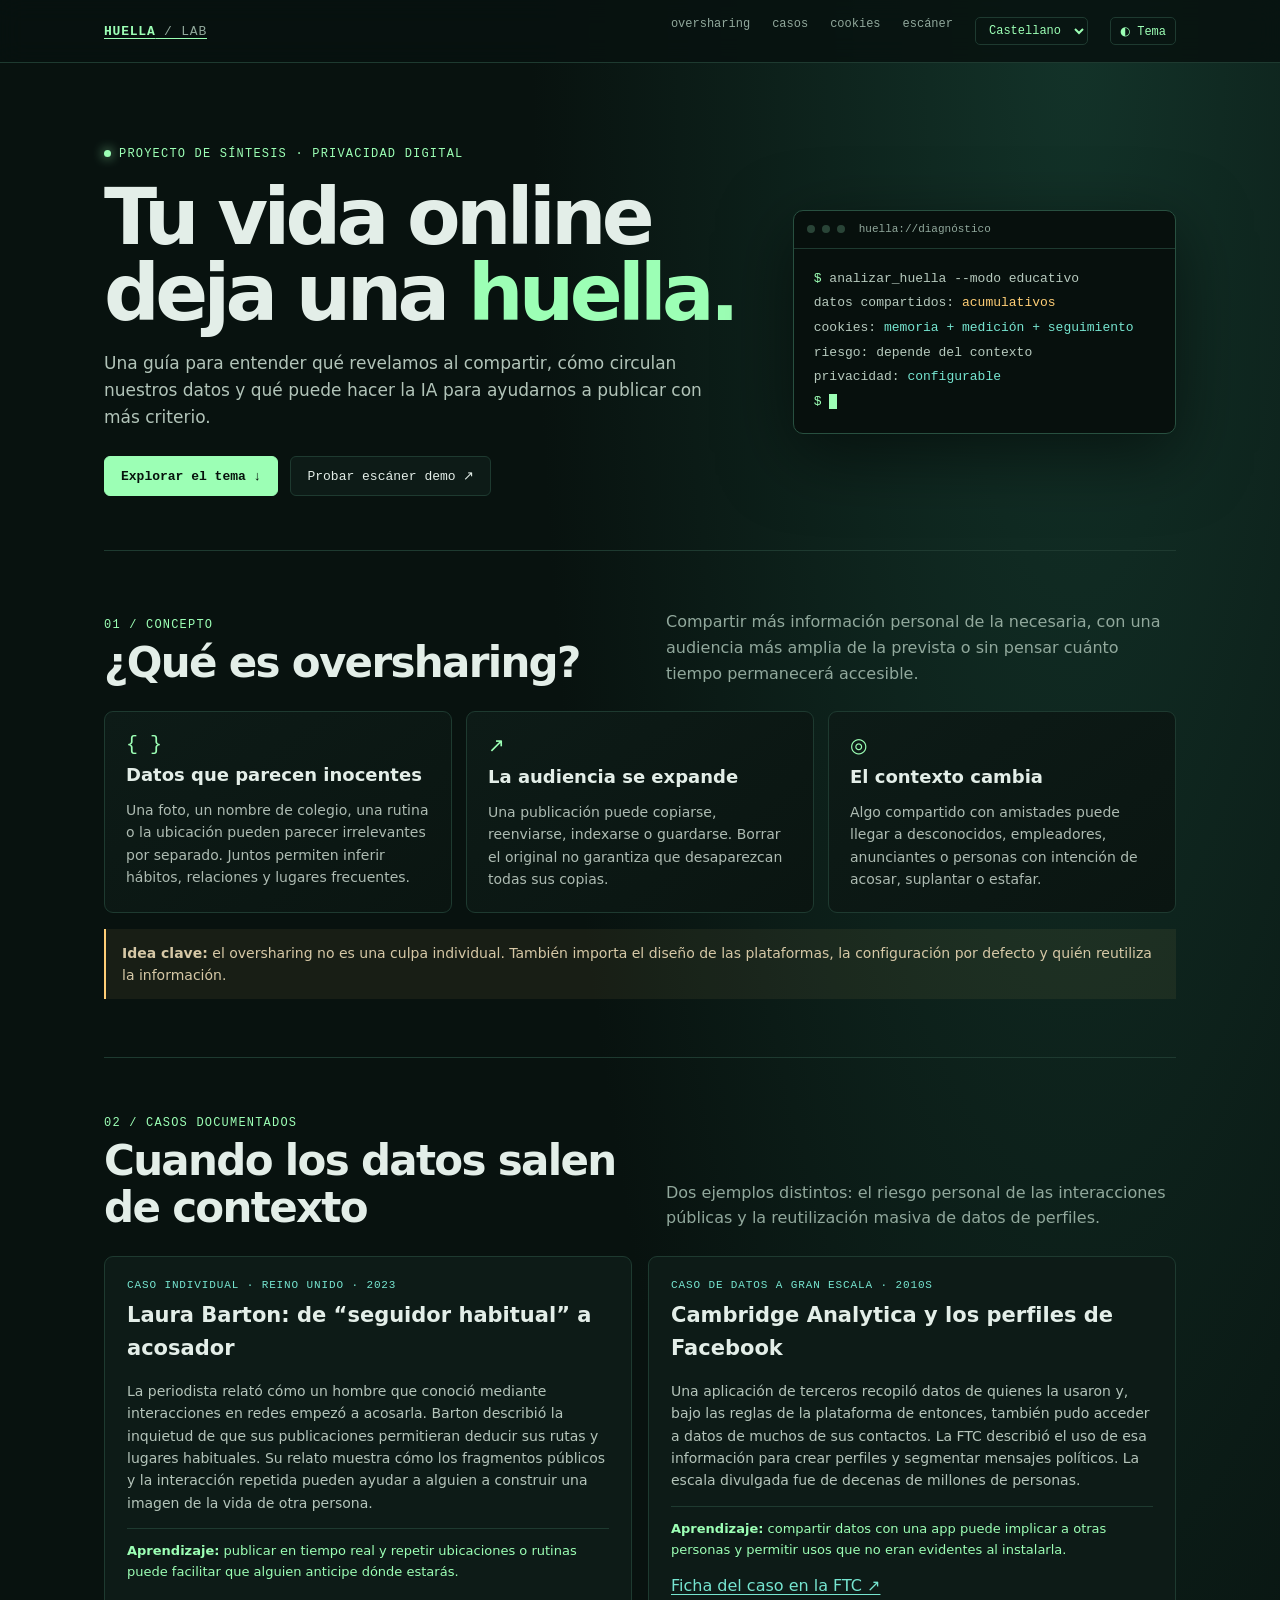
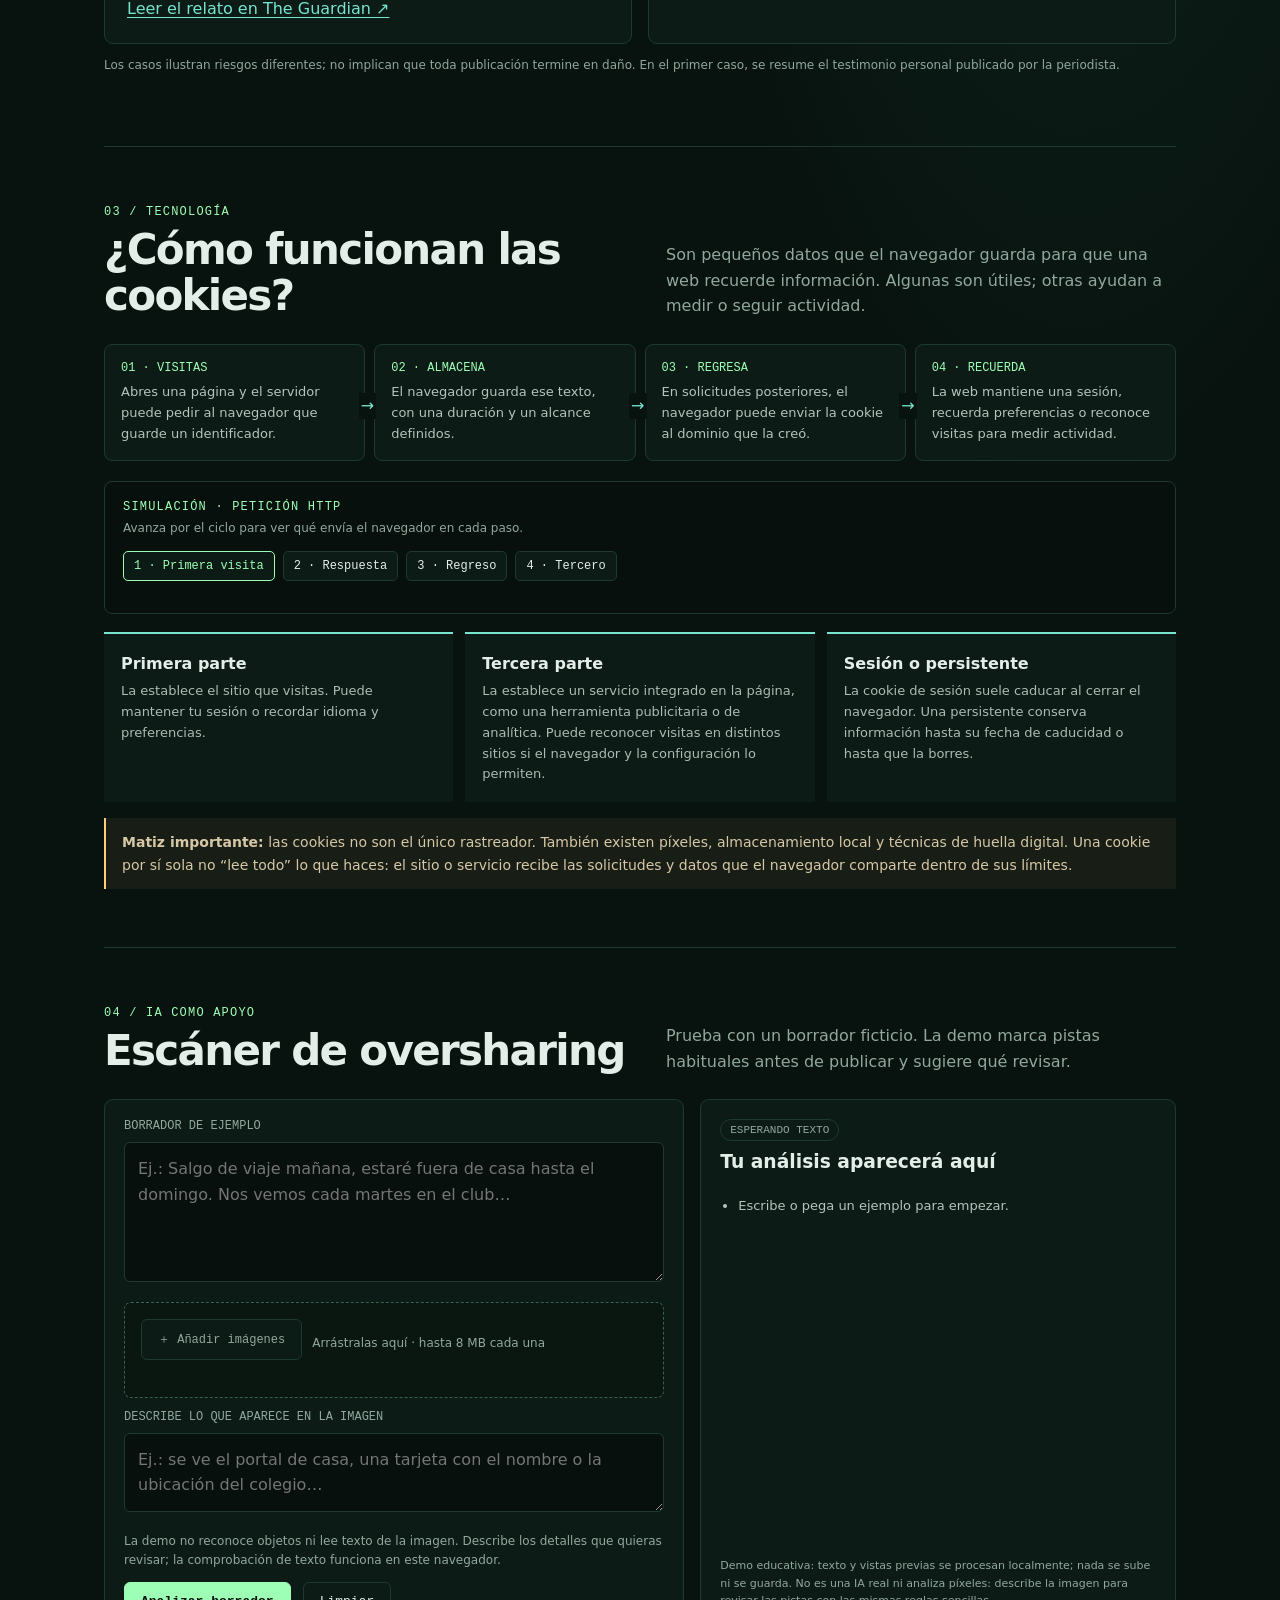
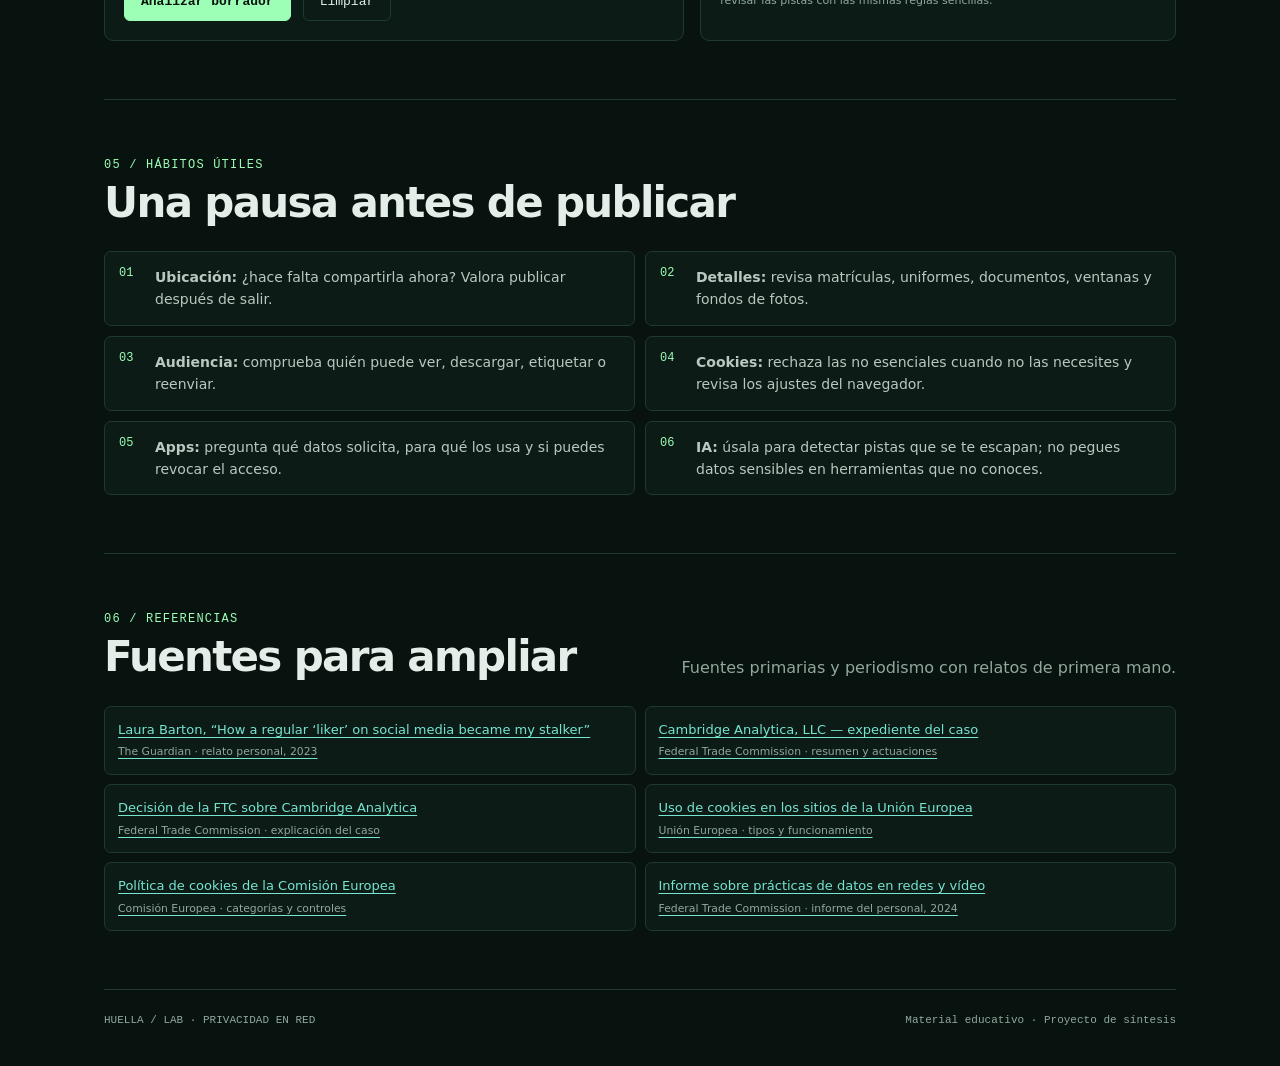
==== index.html @ b9d17038 "Add files via upload" ====
<!doctype html>
<html lang="es">
<head>
<meta charset="utf-8"><meta name="viewport" content="width=device-width,initial-scale=1">
<meta name="theme-color" content="#08120f"><meta name="description" content="Una guía interactiva sobre oversharing, privacidad digital y cookies rastreadoras.">
<title>HUELLA // IA contra el oversharing</title>
<style>
:root{--bg:#08120f;--panel:#0d1b17;--panel2:#10231d;--line:#1e3a30;--text:#e3eee8;--muted:#91a89c;--green:#9cffb5;--cyan:#76e5d0;--amber:#ffce76;--red:#ff7f79;--mono:ui-monospace,SFMono-Regular,Menlo,Consolas,monospace;--sans:Inter,ui-sans-serif,system-ui,-apple-system,"Segoe UI",sans-serif}*{box-sizing:border-box}html{scroll-behavior:smooth}body{margin:0;background:radial-gradient(ellipse at 84% 0%,#133329 0,transparent 34rem),var(--bg);color:var(--text);font-family:var(--sans);line-height:1.6}a{color:var(--cyan);text-underline-offset:3px}a:hover{color:var(--green)}button,textarea{font:inherit}.shell{max-width:1120px;margin:auto;padding:0 24px}.top{border-bottom:1px solid var(--line);background:#08120fdd;position:sticky;top:0;z-index:10;backdrop-filter:blur(12px)}.nav{height:62px;display:flex;align-items:center;justify-content:space-between;gap:20px}.brand{font:700 13px var(--mono);letter-spacing:.06em;color:var(--green)}.brand span{color:var(--muted);font-weight:400}.navlinks{display:flex;gap:22px;font:12px var(--mono)}.navlinks a{color:var(--muted);text-decoration:none}.navlinks a:hover{color:var(--green)}.hero{padding:84px 0 54px;display:grid;grid-template-columns:1.25fr .75fr;gap:50px;align-items:center}.eyebrow,.tag{font:12px var(--mono);color:var(--green);letter-spacing:.1em;text-transform:uppercase}.pulse{display:inline-block;width:7px;height:7px;border-radius:50%;background:var(--green);box-shadow:0 0 12px var(--green);margin-right:8px}.hero h1{font-size:clamp(44px,7vw,78px);line-height:.98;letter-spacing:-.06em;margin:18px 0}.hero h1 em{font-style:normal;color:var(--green)}.hero p{max-width:640px;color:#b2c4b9;font-size:17px}.actions{display:flex;gap:12px;flex-wrap:wrap;margin-top:25px}.btn{display:inline-flex;align-items:center;gap:8px;padding:11px 16px;border-radius:6px;border:1px solid var(--line);background:var(--panel);color:var(--text);text-decoration:none;font:13px var(--mono);cursor:pointer}.btn.primary{background:var(--green);border-color:var(--green);color:#07120d;font-weight:700}.terminal{border:1px solid #285040;border-radius:10px;background:#07100d;overflow:hidden;box-shadow:0 20px 70px #0008}.termbar{height:38px;border-bottom:1px solid var(--line);display:flex;align-items:center;gap:7px;padding:0 13px;color:var(--muted);font:11px var(--mono)}.dot{width:8px;height:8px;border-radius:50%;background:#294437}.termcontent{padding:18px 20px;font:13px/1.9 var(--mono);color:#b7cabe}.prompt{color:var(--green)}.termok{color:var(--cyan)}.termwarn{color:var(--amber)}.cursor{display:inline-block;width:8px;height:15px;vertical-align:middle;background:var(--green);animation:blink 1s steps(2) infinite}@keyframes blink{50%{opacity:0}}section{padding:58px 0;border-top:1px solid var(--line)}.sectionhead{display:flex;align-items:flex-end;justify-content:space-between;gap:20px;margin-bottom:25px}.sectionhead h2{font-size:clamp(27px,4vw,42px);letter-spacing:-.04em;line-height:1.1;margin:8px 0 0}.sectionhead p{max-width:510px;color:var(--muted);margin:0}.grid{display:grid;grid-template-columns:repeat(3,1fr);gap:14px}.card{border:1px solid var(--line);background:linear-gradient(145deg,var(--panel),#0a1511);border-radius:9px;padding:21px}.card h3{margin:5px 0 9px;font-size:18px}.card p{margin:0;color:#adbbb2;font-size:14px}.icon{font:20px var(--mono);color:var(--green)}.callout{margin-top:16px;border-left:2px solid var(--amber);padding:13px 16px;background:#ffce7610;color:#d6c8a6;font-size:14px}.casegrid{display:grid;grid-template-columns:1fr 1fr;gap:16px}.case{border:1px solid var(--line);border-radius:9px;padding:22px;background:var(--panel)}.case .meta{font:11px var(--mono);color:var(--cyan);text-transform:uppercase;letter-spacing:.08em}.case h3{font-size:21px;margin:8px 0}.case p{color:#b4c4ba;font-size:14px}.case .lesson{border-top:1px solid var(--line);padding-top:12px;color:var(--green);font-size:13px}.cookieflow{display:grid;grid-template-columns:repeat(4,1fr);gap:9px;margin:20px 0}.step{position:relative;border:1px solid var(--line);border-radius:8px;padding:16px;background:var(--panel)}.step b{display:block;color:var(--green);font:12px var(--mono);margin-bottom:7px}.step p{margin:0;color:#b4c4ba;font-size:13px}.step:not(:last-child):after{content:'→';position:absolute;right:-12px;top:42%;color:var(--cyan);z-index:1;background:var(--bg);padding:0 2px}.types{display:grid;grid-template-columns:repeat(3,1fr);gap:12px}.type{border-top:2px solid var(--cyan);padding:17px;background:var(--panel)}.type h3{margin:0 0 5px;font-size:16px}.type p{margin:0;font-size:13px;color:#adbbb2}.sim{display:grid;grid-template-columns:1fr .82fr;gap:16px}.simbox{border:1px solid var(--line);background:var(--panel);border-radius:9px;padding:19px}.simbox label{display:block;color:var(--muted);font:12px var(--mono);margin-bottom:9px}.sim textarea{width:100%;min-height:140px;background:#07100d;border:1px solid var(--line);border-radius:6px;color:var(--text);padding:13px;resize:vertical;outline:none}.sim textarea:focus{border-color:var(--green)}.result{min-height:100%;display:flex;flex-direction:column}.result h3{margin:6px 0}.badge{display:inline-flex;align-self:flex-start;border:1px solid var(--line);border-radius:20px;padding:4px 9px;color:var(--muted);font:11px var(--mono)}.badge.mid{color:var(--amber);border-color:#6e5528}.badge.high{color:var(--red);border-color:#703632}.findings{padding-left:18px;color:#b6c4bb;font-size:13px}.privacy{color:var(--muted);font-size:11px;margin-top:auto}.tips{display:grid;grid-template-columns:repeat(2,1fr);gap:10px}.tip{display:flex;gap:12px;padding:14px;border:1px solid var(--line);border-radius:7px;background:var(--panel);font-size:14px;color:#bac8bf}.tip b{font:12px var(--mono);color:var(--green);min-width:24px}.sources{display:grid;grid-template-columns:1fr 1fr;gap:9px}.source{padding:13px;border:1px solid var(--line);border-radius:7px;background:var(--panel);font-size:13px}.source small{display:block;color:var(--muted);margin-top:3px}.footer{border-top:1px solid var(--line);padding:24px 0 40px;color:var(--muted);font:11px var(--mono);display:flex;justify-content:space-between;gap:16px}
.themebtn{background:none;border:1px solid var(--line);color:var(--green);border-radius:5px;padding:5px 9px;font:12px var(--mono);cursor:pointer}.cookie-demo{margin:18px 0;padding:18px;border:1px solid var(--line);border-radius:8px;background:#07100d}.cookie-demo .steps{display:flex;gap:8px;flex-wrap:wrap;margin-bottom:14px}.cookie-demo button{background:var(--panel);color:var(--text);border:1px solid var(--line);border-radius:5px;padding:7px 10px;font:12px var(--mono);cursor:pointer}.cookie-demo button[aria-pressed="true"]{color:var(--green);border-color:var(--green)}.cookie-demo pre{white-space:pre-wrap;overflow-wrap:anywhere;color:#c6d5cb;font:12px/1.7 var(--mono);margin:0}.upload{border:1px dashed #38634e;border-radius:7px;padding:16px;margin:12px 0;background:#0a1711}.upload.over{border-color:var(--green);background:#10251b}.uploadrow{display:flex;gap:10px;align-items:center;flex-wrap:wrap}.upload input[type=file]{position:absolute;width:1px;height:1px;opacity:0;pointer-events:none}.upload-label{display:inline-flex;cursor:pointer}.previews{display:grid;grid-template-columns:repeat(auto-fill,minmax(145px,1fr));gap:10px;margin-top:12px}.preview{position:relative;border:1px solid var(--line);border-radius:6px;overflow:hidden;background:#050b08}.preview img{display:block;width:100%;height:120px;object-fit:cover}.preview .pmeta{padding:7px;font:10px/1.45 var(--mono);color:var(--muted);overflow-wrap:anywhere}.preview .remove{position:absolute;right:5px;top:5px;border:0;border-radius:50%;width:26px;height:26px;background:#07120ddd;color:#fff;cursor:pointer}.light{--bg:#edf3ef;--panel:#fff;--panel2:#e8f1eb;--line:#c7d9ce;--text:#15231b;--muted:#52675b;--green:#167b3b;--cyan:#087c70;--amber:#8b5e08;--red:#aa3733}.light body{background:radial-gradient(ellipse at 84% 0%,#d4eadc 0,transparent 34rem),var(--bg)}.light .terminal,.light .cookie-demo{background:#f8fcf9}.light .termcontent{color:#33473a}.light .upload{background:#f1f8f3}.light .sim textarea{background:#f8fcf9;color:#15231b}.notice{font-size:12px;color:var(--muted)}@media(max-width:760px){.hero{grid-template-columns:1fr;padding-top:58px;gap:28px}.navlinks{gap:12px}.navlinks a:nth-child(2){display:none}.grid,.types{grid-template-columns:1fr}.casegrid,.sim{grid-template-columns:1fr}.cookieflow{grid-template-columns:1fr 1fr}.step:nth-child(2):after{display:none}.sectionhead{display:block}.sectionhead p{margin-top:12px}.sources{grid-template-columns:1fr}}@media(max-width:440px){.shell{padding:0 16px}.navlinks{font-size:10px;gap:9px}.brand{font-size:11px}.cookieflow{grid-template-columns:1fr}.step:after{display:none!important}.tips{grid-template-columns:1fr}.footer{display:block}.footer span{display:block;margin-top:5px}}
</style>
</head>
<body>
<header class="top"><nav class="shell nav"><a class="brand" href="#inicio">HUELLA<span> / LAB</span></a><div class="navlinks"><a href="#oversharing">oversharing</a><a href="#casos">casos</a><a href="#cookies">cookies</a><a href="#escanner">escáner</a><select id="languageSelect" class="themebtn" aria-label="Idioma" title="Cambiar idioma"><option value="es">Castellano</option><option value="ca">Català</option><option value="en">English</option></select><button class="themebtn" id="themeToggle" type="button" aria-label="Cambiar tema" title="Cambiar tema">◐ Tema</button></div></nav></header>
<main id="inicio" class="shell">
<div class="hero"><div><div class="eyebrow"><i class="pulse"></i>Proyecto de síntesis · privacidad digital</div><h1>Tu vida online<br>deja una <em>huella.</em></h1><p>Una guía para entender qué revelamos al compartir, cómo circulan nuestros datos y qué puede hacer la IA para ayudarnos a publicar con más criterio.</p><div class="actions"><a class="btn primary" href="#oversharing">Explorar el tema ↓</a><a class="btn" href="#escanner">Probar escáner demo ↗</a></div></div><aside class="terminal" aria-label="Resumen del sistema"><div class="termbar"><i class="dot"></i><i class="dot"></i><i class="dot"></i><span style="margin-left:7px">huella://diagnóstico</span></div><div class="termcontent"><div><span class="prompt">$</span> analizar_huella --modo educativo</div><div>datos compartidos: <span class="termwarn">acumulativos</span></div><div>cookies: <span class="termok">memoria + medición + seguimiento</span></div><div>riesgo: depende del contexto</div><div>privacidad: <span class="termok">configurable</span></div><div><span class="prompt">$</span> <span class="cursor"></span></div></div></aside></div>
<section id="oversharing"><div class="sectionhead"><div><div class="tag">01 / concepto</div><h2>¿Qué es oversharing?</h2></div><p>Compartir más información personal de la necesaria, con una audiencia más amplia de la prevista o sin pensar cuánto tiempo permanecerá accesible.</p></div><div class="grid"><article class="card"><div class="icon">{ }</div><h3>Datos que parecen inocentes</h3><p>Una foto, un nombre de colegio, una rutina o la ubicación pueden parecer irrelevantes por separado. Juntos permiten inferir hábitos, relaciones y lugares frecuentes.</p></article><article class="card"><div class="icon">↗</div><h3>La audiencia se expande</h3><p>Una publicación puede copiarse, reenviarse, indexarse o guardarse. Borrar el original no garantiza que desaparezcan todas sus copias.</p></article><article class="card"><div class="icon">◎</div><h3>El contexto cambia</h3><p>Algo compartido con amistades puede llegar a desconocidos, empleadores, anunciantes o personas con intención de acosar, suplantar o estafar.</p></article></div><div class="callout"><strong>Idea clave:</strong> el oversharing no es una culpa individual. También importa el diseño de las plataformas, la configuración por defecto y quién reutiliza la información.</div></section>
<section id="casos"><div class="sectionhead"><div><div class="tag">02 / casos documentados</div><h2>Cuando los datos salen de contexto</h2></div><p>Dos ejemplos distintos: el riesgo personal de las interacciones públicas y la reutilización masiva de datos de perfiles.</p></div><div class="casegrid"><article class="case"><div class="meta">Caso individual · Reino Unido · 2023</div><h3>Laura Barton: de “seguidor habitual” a acosador</h3><p>La periodista relató cómo un hombre que conoció mediante interacciones en redes empezó a acosarla. Barton describió la inquietud de que sus publicaciones permitieran deducir sus rutas y lugares habituales. Su relato muestra cómo los fragmentos públicos y la interacción repetida pueden ayudar a alguien a construir una imagen de la vida de otra persona.</p><p class="lesson"><b>Aprendizaje:</b> publicar en tiempo real y repetir ubicaciones o rutinas puede facilitar que alguien anticipe dónde estarás.</p><a href="https://www.theguardian.com/uk-news/2023/sep/16/laura-barton-stalker-nfbntw" target="_blank" rel="noopener">Leer el relato en The Guardian ↗</a></article><article class="case"><div class="meta">Caso de datos a gran escala · 2010s</div><h3>Cambridge Analytica y los perfiles de Facebook</h3><p>Una aplicación de terceros recopiló datos de quienes la usaron y, bajo las reglas de la plataforma de entonces, también pudo acceder a datos de muchos de sus contactos. La FTC describió el uso de esa información para crear perfiles y segmentar mensajes políticos. La escala divulgada fue de decenas de millones de personas.</p><p class="lesson"><b>Aprendizaje:</b> compartir datos con una app puede implicar a otras personas y permitir usos que no eran evidentes al instalarla.</p><a href="https://www.ftc.gov/legal-library/browse/cases-proceedings/182-3107-cambridge-analytica-llc-matter" target="_blank" rel="noopener">Ficha del caso en la FTC ↗</a></article></div><p class="notice">Los casos ilustran riesgos diferentes; no implican que toda publicación termine en daño. En el primer caso, se resume el testimonio personal publicado por la periodista.</p></section>
<section id="cookies"><div class="sectionhead"><div><div class="tag">03 / tecnología</div><h2>¿Cómo funcionan las cookies?</h2></div><p>Son pequeños datos que el navegador guarda para que una web recuerde información. Algunas son útiles; otras ayudan a medir o seguir actividad.</p></div><div class="cookieflow"><div class="step"><b>01 · VISITAS</b><p>Abres una página y el servidor puede pedir al navegador que guarde un identificador.</p></div><div class="step"><b>02 · ALMACENA</b><p>El navegador guarda ese texto, con una duración y un alcance definidos.</p></div><div class="step"><b>03 · REGRESA</b><p>En solicitudes posteriores, el navegador puede enviar la cookie al dominio que la creó.</p></div><div class="step"><b>04 · RECUERDA</b><p>La web mantiene una sesión, recuerda preferencias o reconoce visitas para medir actividad.</p></div></div><div class="cookie-demo"><div class="tag">SIMULACIÓN · PETICIÓN HTTP</div><p class="notice" style="margin:5px 0 12px">Avanza por el ciclo para ver qué envía el navegador en cada paso.</p><div class="steps" role="group" aria-label="Pasos del funcionamiento de una cookie"><button type="button" data-cookie-step="0" aria-pressed="true">1 · Primera visita</button><button type="button" data-cookie-step="1" aria-pressed="false">2 · Respuesta</button><button type="button" data-cookie-step="2" aria-pressed="false">3 · Regreso</button><button type="button" data-cookie-step="3" aria-pressed="false">4 · Tercero</button></div><pre id="cookieRequest" aria-live="polite"></pre><p id="cookieExplanation" class="notice" style="margin:10px 0 0"></p></div><div class="types"><article class="type"><h3>Primera parte</h3><p>La establece el sitio que visitas. Puede mantener tu sesión o recordar idioma y preferencias.</p></article><article class="type"><h3>Tercera parte</h3><p>La establece un servicio integrado en la página, como una herramienta publicitaria o de analítica. Puede reconocer visitas en distintos sitios si el navegador y la configuración lo permiten.</p></article><article class="type"><h3>Sesión o persistente</h3><p>La cookie de sesión suele caducar al cerrar el navegador. Una persistente conserva información hasta su fecha de caducidad o hasta que la borres.</p></article></div><div class="callout"><strong>Matiz importante:</strong> las cookies no son el único rastreador. También existen píxeles, almacenamiento local y técnicas de huella digital. Una cookie por sí sola no “lee todo” lo que haces: el sitio o servicio recibe las solicitudes y datos que el navegador comparte dentro de sus límites.</div></section>
<section id="escanner"><div class="sectionhead"><div><div class="tag">04 / IA como apoyo</div><h2>Escáner de oversharing</h2></div><p>Prueba con un borrador ficticio. La demo marca pistas habituales antes de publicar y sugiere qué revisar.</p></div><div class="sim"><div class="simbox"><label for="draft">BORRADOR DE EJEMPLO</label><textarea id="draft" placeholder="Ej.: Salgo de viaje mañana, estaré fuera de casa hasta el domingo. Nos vemos cada martes en el club…"></textarea><div class="upload" id="dropArea"><div class="uploadrow"><label class="btn upload-label" for="imageFiles">＋ Añadir imágenes</label><input id="imageFiles" type="file" accept="image/*" multiple><span class="notice">Arrástralas aquí · hasta 8 MB cada una</span></div><div id="previews" class="previews" aria-live="polite"></div></div><label for="imageNotes">DESCRIBE LO QUE APARECE EN LA IMAGEN</label><textarea id="imageNotes" style="min-height:76px" placeholder="Ej.: se ve el portal de casa, una tarjeta con el nombre o la ubicación del colegio…"></textarea><p class="notice">La demo no reconoce objetos ni lee texto de la imagen. Describe los detalles que quieras revisar; la comprobación de texto funciona en este navegador.</p><div class="actions" style="margin-top:12px"><button class="btn primary" id="scan">Analizar borrador</button><button class="btn" id="clear">Limpiar</button></div></div><div class="simbox result" aria-live="polite"><span id="badge" class="badge">ESPERANDO TEXTO</span><h3 id="resultTitle">Tu análisis aparecerá aquí</h3><ul id="findings" class="findings"><li>Escribe o pega un ejemplo para empezar.</li></ul><p class="privacy">Demo educativa: texto y vistas previas se procesan localmente; nada se sube ni se guarda. No es una IA real ni analiza píxeles: describe la imagen para revisar las pistas con las mismas reglas sencillas.</p></div></div></section>
<section id="consejos"><div class="sectionhead"><div><div class="tag">05 / hábitos útiles</div><h2>Una pausa antes de publicar</h2></div></div><div class="tips"><div class="tip"><b>01</b><span><strong>Ubicación:</strong> ¿hace falta compartirla ahora? Valora publicar después de salir.</span></div><div class="tip"><b>02</b><span><strong>Detalles:</strong> revisa matrículas, uniformes, documentos, ventanas y fondos de fotos.</span></div><div class="tip"><b>03</b><span><strong>Audiencia:</strong> comprueba quién puede ver, descargar, etiquetar o reenviar.</span></div><div class="tip"><b>04</b><span><strong>Cookies:</strong> rechaza las no esenciales cuando no las necesites y revisa los ajustes del navegador.</span></div><div class="tip"><b>05</b><span><strong>Apps:</strong> pregunta qué datos solicita, para qué los usa y si puedes revocar el acceso.</span></div><div class="tip"><b>06</b><span><strong>IA:</strong> úsala para detectar pistas que se te escapan; no pegues datos sensibles en herramientas que no conoces.</span></div></div></section>
<section id="fuentes"><div class="sectionhead"><div><div class="tag">06 / referencias</div><h2>Fuentes para ampliar</h2></div><p>Fuentes primarias y periodismo con relatos de primera mano.</p></div><div class="sources"><a class="source" href="https://www.theguardian.com/uk-news/2023/sep/16/laura-barton-stalker-nfbntw" target="_blank" rel="noopener">Laura Barton, “How a regular ‘liker’ on social media became my stalker”<small>The Guardian · relato personal, 2023</small></a><a class="source" href="https://www.ftc.gov/legal-library/browse/cases-proceedings/182-3107-cambridge-analytica-llc-matter" target="_blank" rel="noopener">Cambridge Analytica, LLC — expediente del caso<small>Federal Trade Commission · resumen y actuaciones</small></a><a class="source" href="https://www.ftc.gov/business-guidance/blog/2019/12/commission-issues-opinion-cambridge-analytica-case" target="_blank" rel="noopener">Decisión de la FTC sobre Cambridge Analytica<small>Federal Trade Commission · explicación del caso</small></a><a class="source" href="https://european-union.europa.eu/cookies_en" target="_blank" rel="noopener">Uso de cookies en los sitios de la Unión Europea<small>Unión Europea · tipos y funcionamiento</small></a><a class="source" href="https://commission.europa.eu/cookies-policy_en" target="_blank" rel="noopener">Política de cookies de la Comisión Europea<small>Comisión Europea · categorías y controles</small></a><a class="source" href="https://www.ftc.gov/news-events/news/press-releases/2024/09/ftc-staff-report-finds-large-social-media-video-streaming-companies-have-engaged-vast-surveillance" target="_blank" rel="noopener">Informe sobre prácticas de datos en redes y vídeo<small>Federal Trade Commission · informe del personal, 2024</small></a></div></section>
<footer class="footer"><span>HUELLA / LAB · PRIVACIDAD EN RED</span><span>Material educativo · Proyecto de síntesis</span></footer>
</main>
<script>
const draft=document.querySelector('#draft'),notes=document.querySelector('#imageNotes'),badge=document.querySelector('#badge'),title=document.querySelector('#resultTitle'),findings=document.querySelector('#findings'),files=document.querySelector('#imageFiles'),previews=document.querySelector('#previews'),drop=document.querySelector('#dropArea');
const rules=[{re:/\b(calle|direcci[oó]n|casa|portal|piso|matr[ií]cula|c[oó]digo postal)\b/i,msg:'Aparecen datos que podrían identificar una dirección o un vehículo.'},{re:/\b(hoy|ahora|esta noche|mañana|cada lunes|cada martes|cada mi[eé]rcoles|cada jueves|cada viernes|todos los d[ií]as|a las \d{1,2})\b/i,msg:'Menciona un momento o una rutina que podría revelar cuándo estarás en un lugar.'},{re:/\b(vacaciones|viaje|fuera de casa|no estar[eé] en casa|estaremos fuera)\b/i,msg:'Podría revelar que una vivienda estará vacía durante un periodo.'},{re:/\b(colegio|instituto|escuela|trabajo|gimnasio|club|parque)\b/i,msg:'Nombra un lugar frecuente. Comprueba si hace falta identificarlo públicamente.'},{re:/\b(tel[eé]fono|email|correo|DNI|pasaporte|contrase[nñ]a)\b/i,msg:'Parece contener un dato de contacto o identificador sensible.'},{re:/https?:\/\/|www\./i,msg:'Incluye un enlace. Revisa si revela un perfil, documento o ubicación personal.'}];
const cookieSteps=[['GET / HTTP/1.1\nHost: ejemplo.test\n\nSin cookie: el sitio todavía no tiene un identificador del navegador.','Primera visita. La web recibe la petición sin una cookie previa de ese sitio.'],['HTTP/1.1 200 OK\nSet-Cookie: sesion=7f3a9c; Path=/; Secure; HttpOnly; SameSite=Lax','El servidor responde y solicita al navegador guardar un identificador para la sesión.'],['GET /cuenta HTTP/1.1\nHost: ejemplo.test\nCookie: sesion=7f3a9c','Al volver al mismo sitio, el navegador puede enviar la cookie para mantener la sesión.'],['GET /pixel.gif HTTP/1.1\nHost: tercero.ejemplo\nReferer: https://ejemplo.test/ofertas\nCookie: id=99b1e0','Un recurso de otro dominio puede recibir su propia cookie y datos de la petición. El seguimiento entre sitios depende también de las reglas y ajustes del navegador.']];
function showCookieStep(i){document.querySelectorAll('[data-cookie-step]').forEach((b,n)=>b.setAttribute('aria-pressed',n===i));document.querySelector('#cookieRequest').textContent=cookieSteps[i][0];document.querySelector('#cookieExplanation').textContent=cookieSteps[i][1]}
document.querySelectorAll('[data-cookie-step]').forEach(b=>b.addEventListener('click',()=>showCookieStep(Number(b.dataset.cookieStep));if(window.huellaLang&&window.huellaLang!=='es')langSelect.dispatchEvent(new Event('change'))));showCookieStep(0);
document.querySelector('#themeToggle').addEventListener('click',()=>{document.documentElement.classList.toggle('light');localStorage.setItem('huella-theme',document.documentElement.classList.contains('light')?'light':'dark')});if(localStorage.getItem('huella-theme')==='light')document.documentElement.classList.add('light');
let imageItems=[];function addFiles(list){for(const f of list){if(!f.type.startsWith('image/'))continue;if(f.size>8*1024*1024){alert('La imagen “'+f.name+'” supera el límite de 8 MB.');continue}if(imageItems.some(x=>x.file.name===f.name&&x.file.size===f.size))continue;const item={file:f,url:URL.createObjectURL(f)};imageItems.push(item);const card=document.createElement('div');card.className='preview';card.dataset.name=f.name;const im=document.createElement('img');im.src=item.url;im.alt='Vista previa local de '+f.name;const meta=document.createElement('div');meta.className='pmeta';meta.textContent=f.name+' · '+(f.size/1024/1024).toFixed(2)+' MB';const rm=document.createElement('button');rm.className='remove';rm.type='button';rm.setAttribute('aria-label','Quitar '+f.name);rm.textContent='×';rm.addEventListener('click',()=>{URL.revokeObjectURL(item.url);imageItems=imageItems.filter(x=>x!==item);card.remove()});card.append(im,meta,rm);previews.append(card)}}
files.addEventListener('change',e=>{addFiles(e.target.files);files.value=''});['dragenter','dragover'].forEach(ev=>drop.addEventListener(ev,e=>{e.preventDefault();drop.classList.add('over')}));['dragleave','drop'].forEach(ev=>drop.addEventListener(ev,e=>{e.preventDefault();drop.classList.remove('over')}));drop.addEventListener('drop',e=>addFiles(e.dataTransfer.files));
document.querySelector('#scan').addEventListener('click',()=>{const lang=window.huellaLang||'es',text=(draft.value+' '+notes.value).trim(),word={es:['SIN TEXTO','Añade texto o una imagen','Escribe un ejemplo o añade una imagen y describe sus detalles.','Has añadido {n} imagen(es): esta demo solo muestra una vista previa; revisa manualmente fondos, documentos, caras, matrículas y metadatos antes de publicar.','VARIAS PISTAS','REVÍSALO','POCAS PISTAS','Antes de publicarlo, revisa esto','No detecto señales frecuentes','La demo no ha encontrado las palabras clave que busca.','Aun así, revisa fotos, audiencia, contexto y datos implícitos.'],ca:['SENSE TEXT','Afegeix text o una imatge','Escriu un exemple o afegeix una imatge i descriu-ne els detalls.','Has afegit {n} imatge(s): aquesta demo només en mostra una previsualització; revisa manualment fons, documents, cares, matrícules i metadades abans de publicar.','DIVERSES PISTES','REVISA-HO','POQUES PISTES','Abans de publicar-ho, revisa això','No hi detecto senyals habituals','La demo no ha trobat les paraules clau que busca.','Tot i així, revisa fotos, audiència, context i dades implícites.'],en:['NO TEXT','Add text or an image','Write an example or add an image and describe its details.','You added {n} image(s): this demo only shows a preview. Manually check backgrounds, documents, faces, license plates, and metadata before posting.','SEVERAL CLUES','REVIEW','FEW CLUES','Review this before posting','No common clues detected','The demo did not find the keywords it checks for.','Still review photos, audience, context, and implied details.']}[lang];if(!text&&!imageItems.length){badge.className='badge';badge.textContent=word[0];title.textContent=word[1];findings.innerHTML='<li>'+word[2]+'</li>';return}const messages={es:['Aparecen datos que podrían identificar una dirección o un vehículo.','Menciona un momento o una rutina que podría revelar cuándo estarás en un lugar.','Podría revelar que una vivienda estará vacía durante un periodo.','Nombra un lugar frecuente. Comprueba si hace falta identificarlo públicamente.','Parece contener un dato de contacto o identificador sensible.','Incluye un enlace. Revisa si revela un perfil, documento o ubicación personal.'],ca:['Hi apareixen dades que podrien identificar una adreça o un vehicle.','Esmenta un moment o una rutina que podria revelar quan seràs en un lloc.','Podria revelar que una casa estarà buida durant un temps.','Anomena un lloc freqüent. Comprova si cal identificar-lo públicament.','Sembla que conté una dada de contacte o un identificador sensible.','Inclou un enllaç. Revisa si revela un perfil, document o ubicació personal.'],en:['This may include details that identify an address or vehicle.','It mentions a time or routine that could reveal when you will be somewhere.','It could reveal that a home will be empty for a while.','It names a place you visit regularly. Check whether it needs to be public.','It may contain contact information or a sensitive identifier.','It includes a link. Check whether it reveals a profile, document, or location.']}[lang];const hits=rules.map((x,i)=>x.re.test(text)?messages[i]:null).filter(Boolean);if(imageItems.length)hits.unshift(word[3].replace('{n}',imageItems.length));badge.className='badge'+(hits.length>2?' high':hits.length?' mid':'');badge.textContent=hits.length>2?word[4]:hits.length?word[5]:word[6];title.textContent=hits.length?word[7]:word[8];findings.innerHTML=hits.length?hits.map(x=>'<li>'+x+'</li>').join(''):'<li>'+word[9]+'</li><li>'+word[10]+'</li>'});
document.querySelector('#clear').addEventListener('click',()=>{draft.value='';notes.value='';imageItems.forEach(x=>URL.revokeObjectURL(x.url));imageItems=[];previews.innerHTML='';badge.className='badge';const lang=window.huellaLang||'es',starter={es:['ESPERANDO TEXTO','Aquí aparecerá el análisis','Escribe o pega un ejemplo para empezar.'],ca:['ESPERANT TEXT','Aquí apareixerà l’anàlisi','Escriu o enganxa un exemple per començar.'],en:['WAITING FOR TEXT','Your analysis will appear here','Type or paste an example to begin.']}[lang];badge.textContent=starter[0];title.textContent=starter[1];findings.innerHTML='<li>'+starter[2]+'</li>';draft.focus()});
</script>
<script>
(()=>{
const translations={
ca:{
'.navlinks a':['oversharing','casos','cookies','escàner'],
'.hero .eyebrow':['Projecte de síntesi · privacitat digital'],'.hero h1':['La teva vida online<br>deixa una <em>petjada.</em>'],'.hero>div>p':['Una guia per entendre què revelem quan compartim, com circulen les nostres dades i què pot fer la IA per ajudar-nos a publicar amb més criteri.'],'.hero .actions a':['Explora el tema ↓','Prova l’escàner demo ↗'],'.termbar span':['huella://diagnòstic'],
'#oversharing .sectionhead .tag':['01 / concepte'],'#oversharing .sectionhead h2':['Què és l’oversharing?'],'#oversharing .sectionhead>p':['Compartir més informació personal de la necessària, amb una audiència més àmplia de la prevista o sense pensar quant de temps romandrà accessible.'],
'#oversharing .card h3':['Dades que semblen innocents','L’audiència s’expandeix','El context canvia'],'#oversharing .card p':['Una foto, el nom de l’escola, una rutina o la ubicació poden semblar irrellevants per separat. Junts permeten inferir hàbits, relacions i llocs freqüents.','Una publicació es pot copiar, reenviar, indexar o desar. Esborrar l’original no garanteix que desapareguin totes les còpies.','Una cosa compartida amb amistats pot arribar a desconeguts, empreses, anunciants o persones amb intenció d’assetjar, suplantar o estafar.'],'#oversharing .callout':['<strong>Idea clau:</strong> l’oversharing no és una culpa individual. També importen el disseny de les plataformes, la configuració per defecte i qui reutilitza la informació.'],
'#casos .sectionhead .tag':['02 / casos documentats'],'#casos .sectionhead h2':['Quan les dades surten de context'],'#casos .sectionhead>p':['Dos exemples diferents: el risc personal de les interaccions públiques i la reutilització massiva de dades de perfils.'],
'#casos .case .meta':['Cas individual · Regne Unit · 2023','Cas de dades a gran escala · dècada del 2010'],'#casos .case h3':['Laura Barton: d’«espectador habitual» a assetjador','Cambridge Analytica i els perfils de Facebook'],'#casos .case p:not(.lesson)':['La periodista va explicar com un home que va conèixer mitjançant interaccions a les xarxes va començar a assetjar-la. Barton va descriure la inquietud que les seves publicacions permetessin deduir les seves rutes i llocs habituals. El seu relat mostra com els fragments públics i les interaccions repetides poden ajudar algú a construir una imatge de la vida d’una altra persona.','Una aplicació de tercers va recopilar dades de les persones que la van utilitzar i, segons les normes de la plataforma d’aleshores, també va poder accedir a dades de molts dels seus contactes. La FTC va descriure l’ús d’aquesta informació per crear perfils i segmentar missatges polítics. La xifra divulgada va ser de desenes de milions de persones.'],'#casos .case .lesson':['<b>Aprenentatge:</b> publicar en temps real i repetir ubicacions o rutines pot facilitar que algú anticipi on seràs.','<b>Aprenentatge:</b> compartir dades amb una aplicació pot implicar altres persones i permetre usos que no eren evidents en instal·lar-la.'],'#casos .case a':['Llegeix el relat a The Guardian ↗','Fitxa del cas a la FTC ↗'],'#casos>.notice':['Els casos il·lustren riscos diferents; no impliquen que tota publicació acabi en dany. El primer cas resumeix el testimoni personal publicat per la periodista.'],
'#cookies .sectionhead .tag':['03 / tecnologia'],'#cookies .sectionhead h2':['Com funcionen les cookies?'],'#cookies .sectionhead>p':['Són petites dades que el navegador desa perquè un web recordi informació. Algunes són útils; d’altres ajuden a mesurar o seguir l’activitat.'],'#cookies>.cookie-demo>.tag':['SIMULACIÓ · PETICIÓ HTTP'],'#cookies>.cookie-demo>.notice':['Avança pel cicle per veure què envia el navegador a cada pas.'],'[data-cookie-step]':['1 · Primera visita','2 · Resposta','3 · Retorn','4 · Tercer'],'#cookies .type h3':['Primera part','Tercera part','Sessió o persistent'],'#cookies .type p':['La crea el lloc que visites. Pot mantenir la sessió o recordar l’idioma i les preferències.','La crea un servei integrat a la pàgina, com una eina publicitària o d’analítica. Pot reconèixer visites en diferents llocs si el navegador i la configuració ho permeten.','La cookie de sessió sol caducar en tancar el navegador. Una de persistent conserva informació fins a la data de caducitat o fins que l’esborris.'],'#cookies .callout':['<strong>Matis important:</strong> les cookies no són l’únic rastrejador. També hi ha píxels, emmagatzematge local i tècniques d’empremta digital. Una cookie per si sola no «ho llegeix tot»: el lloc o servei rep les sol·licituds i les dades que el navegador comparteix dins dels seus límits.'],
'#escanner .sectionhead .tag':['04 / IA com a suport'],'#escanner .sectionhead h2':['Escàner d’oversharing'],'#escanner .sectionhead>p':['Prova-ho amb un esborrany fictici. La demo marca pistes habituals abans de publicar i suggereix què revisar.'],'#escanner .simbox>label[for="draft"]':['ESBORRANY D’EXEMPLE'],'#draft':['Ex.: Demà me’n vaig de viatge i seré fora de casa fins diumenge. Ens veiem cada dimarts al club…'],'#imageFiles':[''],'.upload-label':['＋ Afegeix imatges'],'#dropArea .notice':['Arrossega-les aquí · fins a 8 MB cadascuna'],'#imageNotes':['Ex.: es veu el portal de casa, una targeta amb el nom o la ubicació de l’escola…'],'#imageNotes + .notice':['La demo no reconeix objectes ni llegeix text de la imatge. Descriu els detalls que vulguis revisar; la comprovació de text funciona en aquest navegador.'],'#scan':['Analitza l’esborrany'],'#clear':['Neteja'],'#badge':['ESPERANT TEXT'],'#resultTitle':['Aquí apareixerà l’anàlisi'],'#findings li':['Escriu o enganxa un exemple per començar.'],'#escanner .privacy':['Demo educativa: el text i les previsualitzacions es processen localment; no es puja ni es desa res. No és una IA real ni analitza els píxels: descriu la imatge per revisar les pistes amb les mateixes regles senzilles.'],
'.tips .tip span':['<strong>Ubicació:</strong> cal compartir-la ara? Valora publicar després de marxar.','<strong>Detalls:</strong> revisa matrícules, uniformes, documents, finestres i fons de les fotos.','<strong>Audiència:</strong> comprova qui pot veure, descarregar, etiquetar o reenviar.','<strong>Cookies:</strong> rebutja les no essencials quan no les necessitis i revisa els ajustos del navegador.','<strong>Aplicacions:</strong> pregunta quines dades demanen, per a què les fan servir i si pots revocar l’accés.','<strong>IA:</strong> fes-la servir per detectar pistes que se t’escapen; no enganxis dades sensibles en eines que no coneixes.'],
'#fuentes .sectionhead .tag':['06 / referències'],'#fuentes .sectionhead h2':['Fonts per ampliar'],'#fuentes .sectionhead>p':['Fonts primàries i periodisme amb relats de primera mà.'],'.source small':['The Guardian · relat personal, 2023','Federal Trade Commission · resum i actuacions','Federal Trade Commission · explicació del cas','Unió Europea · tipus i funcionament','Comissió Europea · categories i controls','Federal Trade Commission · informe del personal, 2024'],'.footer span':['HUELLA / LAB · PRIVACITAT A LA XARXA','Material educatiu · Projecte de síntesi'],
'#themeToggle':['◐ Tema'],'#consejos .sectionhead .tag':['05 / hàbits útils'],'#consejos .sectionhead h2':['Una pausa abans de publicar'],'.step b':['01 · UBICACIÓ','02 · DETALLS','03 · AUDIÈNCIA','04 · COOKIES'],'#cookies .step p':['Obres una pàgina i el servidor pot demanar al navegador que desi un identificador.','El navegador desa aquest text amb una durada i un abast definits.','En peticions posteriors, el navegador pot enviar la cookie al domini que l’ha creat.','El lloc manté una sessió, recorda preferències o reconeix visites per mesurar l’activitat.']
},
en:{
'.navlinks a':['oversharing','cases','cookies','scanner'],'.hero .eyebrow':['Synthesis project · digital privacy'],'.hero h1':['Your online life<br>leaves a <em>footprint.</em>'],'.hero>div>p':['A guide to what we reveal when we share, how our data travels, and how AI can help us post more thoughtfully.'],'.hero .actions a':['Explore the topic ↓','Try the demo scanner ↗'],'.termbar span':['huella://diagnostics'],
'#oversharing .sectionhead .tag':['01 / THE CONCEPT'],'#oversharing .sectionhead h2':['What is oversharing?'],'#oversharing .sectionhead>p':['Sharing more personal information than needed, with a wider audience than intended, or without considering how long it may remain accessible.'],'#oversharing .card h3':['Details that seem harmless','The audience grows','Context can change'],'#oversharing .card p':['A photo, school name, routine, or location may seem irrelevant on its own. Together, these details can reveal habits, relationships, and places someone visits.','A post can be copied, forwarded, indexed, or saved. Deleting the original does not guarantee every copy will disappear.','Something shared with friends may reach strangers, advertisers, employers, or people intent on harassment, impersonation, or fraud.'],'#oversharing .callout':['<strong>Key idea:</strong> oversharing is not an individual failing. Platform design, default settings, and how others reuse information also matter.'],
'#casos .sectionhead .tag':['02 / DOCUMENTED CASES'],'#casos .sectionhead h2':['When data leaves its context'],'#casos .sectionhead>p':['Two different examples: personal risks from public interactions and large-scale reuse of profile data.'],'#casos .case .meta':['Individual case · UK · 2023','Large-scale data case · 2010s'],'#casos .case h3':['Laura Barton: from regular follower to stalker','Cambridge Analytica and Facebook profiles'],'#casos .case p:not(.lesson)':['The journalist described how a man she met through social media interactions began stalking her. Barton wrote about worrying that her posts could reveal her regular routes and places. Her account shows how public details and repeated interactions can help someone build a picture of another person’s life.','A third-party app collected data from people who used it and, under the platform rules at the time, could also access data about many of their contacts. The FTC described how the information was used to build profiles and target political messages. The reported scale was tens of millions of people.'],'#casos .case .lesson':['<b>Takeaway:</b> posting in real time and repeating locations or routines can make it easier for someone to predict where you will be.','<b>Takeaway:</b> sharing data with an app can affect other people and enable uses that were not obvious when installing it.'],'#casos .case a':['Read the account at The Guardian ↗','FTC case file ↗'],'#casos>.notice':['These cases illustrate different risks; they do not mean every post causes harm. The first case summarizes the journalist’s published personal account.'],
'#cookies .sectionhead .tag':['03 / TECHNOLOGY'],'#cookies .sectionhead h2':['How do cookies work?'],'#cookies .sectionhead>p':['They are small pieces of data a browser stores so a website can remember information. Some are useful; others help measure or track activity.'],'#cookies>.cookie-demo>.tag':['SIMULATION · HTTP REQUEST'],'#cookies>.cookie-demo>.notice':['Step through the cycle to see what the browser sends at each stage.'],'[data-cookie-step]':['1 · First visit','2 · Response','3 · Return','4 · Third party'],'#cookies .type h3':['First-party','Third-party','Session or persistent'],'#cookies .type p':['Set by the website you visit. It can maintain your session or remember your language and preferences.','Set by a service embedded in the page, such as advertising or analytics. It may recognize visits across sites depending on browser rules and settings.','A session cookie usually expires when you close the browser. A persistent cookie keeps information until it expires or you delete it.'],'#cookies .callout':['<strong>Important detail:</strong> cookies are not the only trackers. Pixels, local storage, and browser fingerprinting also exist. A cookie does not “read everything” by itself: a site or service receives requests and the data the browser shares within its limits.'],
'#escanner .sectionhead .tag':['04 / AI AS SUPPORT'],'#escanner .sectionhead h2':['Oversharing scanner'],'#escanner .sectionhead>p':['Try a fictional draft. The demo flags common clues before posting and suggests what to review.'],'#escanner .simbox>label[for="draft"]':['SAMPLE DRAFT'],'#draft':['Example: I leave for a trip tomorrow and will be away from home until Sunday. See you every Tuesday at the club…'],'#dropArea .notice':['Drop files here · up to 8 MB each'],'.upload-label':['＋ Add images'],'#imageNotes':['Example: the front door is visible, or a card shows a name or school location…'],'#imageNotes + .notice':['This demo cannot recognize objects or read text in an image. Describe details you want to review; text checks run in this browser.'],'#scan':['Scan draft'],'#clear':['Clear'],'#badge':['WAITING FOR TEXT'],'#resultTitle':['Your analysis will appear here'],'#findings li':['Type or paste an example to begin.'],'#escanner .privacy':['Educational demo: text and previews are processed locally; nothing is uploaded or saved. This is not real AI and does not analyze image pixels. Describe the image to check for clues with the same simple rules.'],
'.tips .tip span':['<strong>Location:</strong> does it need to be shared now? Consider posting after you leave.','<strong>Details:</strong> check license plates, uniforms, documents, windows, and photo backgrounds.','<strong>Audience:</strong> check who can view, download, tag, or forward it.','<strong>Cookies:</strong> reject non-essential cookies when you do not need them and review browser settings.','<strong>Apps:</strong> ask what data they request, why they use it, and whether you can revoke access.','<strong>AI:</strong> use it to spot clues you may miss; do not paste sensitive data into tools you do not trust.'],
'#fuentes .sectionhead .tag':['06 / FURTHER READING'],'#fuentes .sectionhead h2':['Sources and further reading'],'#fuentes .sectionhead>p':['Primary sources and journalism featuring first-hand accounts.'],'.source small':['The Guardian · personal account, 2023','Federal Trade Commission · case overview and actions','Federal Trade Commission · case explanation','European Union · types and how they work','European Commission · categories and controls','Federal Trade Commission · staff report, 2024'],'.footer span':['HUELLA / LAB · PRIVACY ONLINE','Educational material · Synthesis project'],'#themeToggle':['◐ Theme'],'#consejos .sectionhead .tag':['05 / USEFUL HABITS'],'#consejos .sectionhead h2':['Pause before you post'],'.step b':['01 · VISIT','02 · DETAILS','03 · AUDIENCE','04 · COOKIES'],'#cookies .step p':['You open a page and the server may ask the browser to store an identifier.','The browser stores that text with a defined lifetime and scope.','On later requests, the browser may send the cookie to the domain that created it.','The site keeps a session, remembers preferences, or recognizes visits to measure activity.']
}};
const cookieCopy={ca:[['Primera visita. El lloc encara no té cap identificador del navegador.','El servidor demana al navegador que desi un identificador per a la sessió.','En tornar al mateix lloc, el navegador pot enviar la cookie per mantenir la sessió.','Un recurs d’un altre domini pot rebre la seva cookie i dades de la petició. El seguiment depèn també de les regles del navegador.'],['El lloc rep la petició sense cap cookie prèvia.','El servidor respon i demana al navegador que desi un identificador de sessió.','Quan tornes, el navegador pot enviar la cookie per mantenir la sessió.','Un recurs de tercers pot rebre la seva cookie i dades de la petició. El seguiment entre llocs també depèn del navegador.']] ,en:[['First visit. The site has no browser identifier yet.','The server asks the browser to store an identifier for the session.','When you return to the same site, the browser can send the cookie to keep the session.','A resource from another domain may receive its own cookie and request data. Tracking also depends on browser rules.'],['The site receives the request without a previous cookie.','The server responds and asks the browser to store a session identifier.','When you return, the browser can send the cookie to maintain the session.','A third-party resource may receive its cookie and request data. Cross-site tracking also depends on the browser.']]};
const langSelect=document.querySelector('#languageSelect'),stored=localStorage.getItem('huella-language');let language=['es','ca','en'].includes(stored)?stored:'es';
function translate(lang){language=lang;window.huellaLang=lang;document.documentElement.lang=lang;langSelect.value=lang;const map=translations[lang];for(const [sel,values] of Object.entries(map)){const nodes=document.querySelectorAll(sel);nodes.forEach((node,i)=>{if(values[i]!==undefined){if(sel==='#draft'||sel==='#imageNotes')node.placeholder=values[i];else if(sel==='#themeToggle'){node.textContent=values[0];node.setAttribute('aria-label',lang==='ca'?'Canvia el tema':lang==='en'?'Change theme':'Cambiar tema')}else if(sel==='#imageFiles'){}else node.innerHTML=values[i]}})}
const cookieButtons=document.querySelectorAll('[data-cookie-step]');cookieButtons.forEach((b,i)=>b.textContent=(map['[data-cookie-step]']||[])[i]||b.textContent);const step=Number(document.querySelector('[data-cookie-step][aria-pressed="true"]')?.dataset.cookieStep||0);const req=document.querySelector('#cookieRequest');const desc=document.querySelector('#cookieExplanation');if(lang==='es'){const esReq=['GET / HTTP/1.1\nHost: ejemplo.test\n\nSin cookie: el sitio todavía no tiene un identificador del navegador.','HTTP/1.1 200 OK\nSet-Cookie: sesion=7f3a9c; Path=/; Secure; HttpOnly; SameSite=Lax','GET /cuenta HTTP/1.1\nHost: ejemplo.test\nCookie: sesion=7f3a9c','GET /pixel.gif HTTP/1.1\nHost: tercero.ejemplo\nReferer: https://ejemplo.test/ofertas\nCookie: id=99b1e0'];req.textContent=esReq[step];desc.textContent=cookieSteps[step][1]}else{req.textContent=lang==='ca'?['GET / HTTP/1.1\nHost: exemple.test\n\nSense cookie: el lloc encara no té cap identificador del navegador.','HTTP/1.1 200 OK\nSet-Cookie: sessio=7f3a9c; Path=/; Secure; HttpOnly; SameSite=Lax','GET /compte HTTP/1.1\nHost: exemple.test\nCookie: sessio=7f3a9c','GET /pixel.gif HTTP/1.1\nHost: tercer.exemple\nReferer: https://exemple.test/ofertes\nCookie: id=99b1e0'][step]:['GET / HTTP/1.1\nHost: example.test\n\nNo cookie: the site has no browser identifier yet.','HTTP/1.1 200 OK\nSet-Cookie: session=7f3a9c; Path=/; Secure; HttpOnly; SameSite=Lax','GET /account HTTP/1.1\nHost: example.test\nCookie: session=7f3a9c','GET /pixel.gif HTTP/1.1\nHost: third-party.example\nReferer: https://example.test/offers\nCookie: id=99b1e0'][step];desc.textContent=cookieCopy[lang][0][step]}
localStorage.setItem('huella-language',lang);if(document.querySelector('#badge').textContent==='ESPERANDO TEXTO'||document.querySelector('#badge').textContent==='WAITING FOR TEXT'){document.querySelector('#badge').textContent=map['#badge'][0];document.querySelector('#resultTitle').textContent=map['#resultTitle'][0];document.querySelector('#findings li').innerHTML=map['#findings li'][0]}}
langSelect.addEventListener('change',()=>translate(langSelect.value));translate(language);
})();
</script>
</body></html>
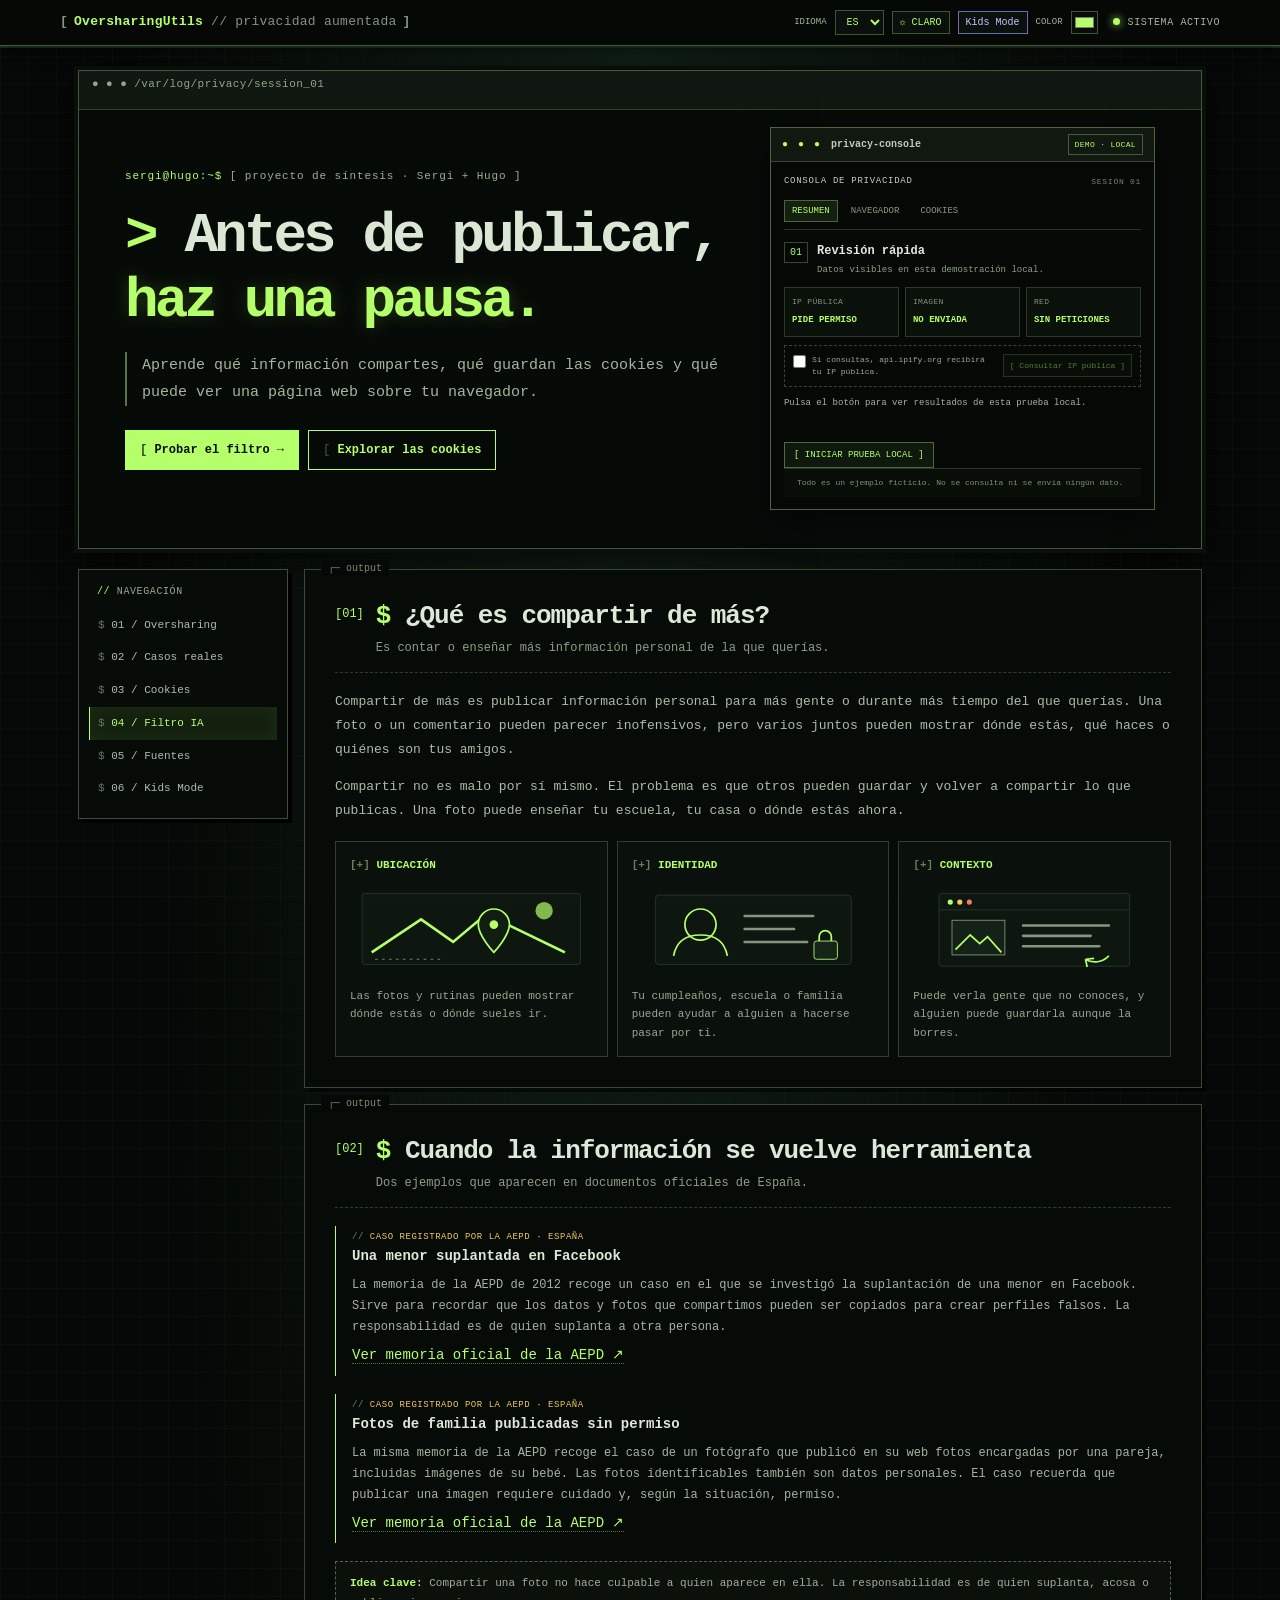
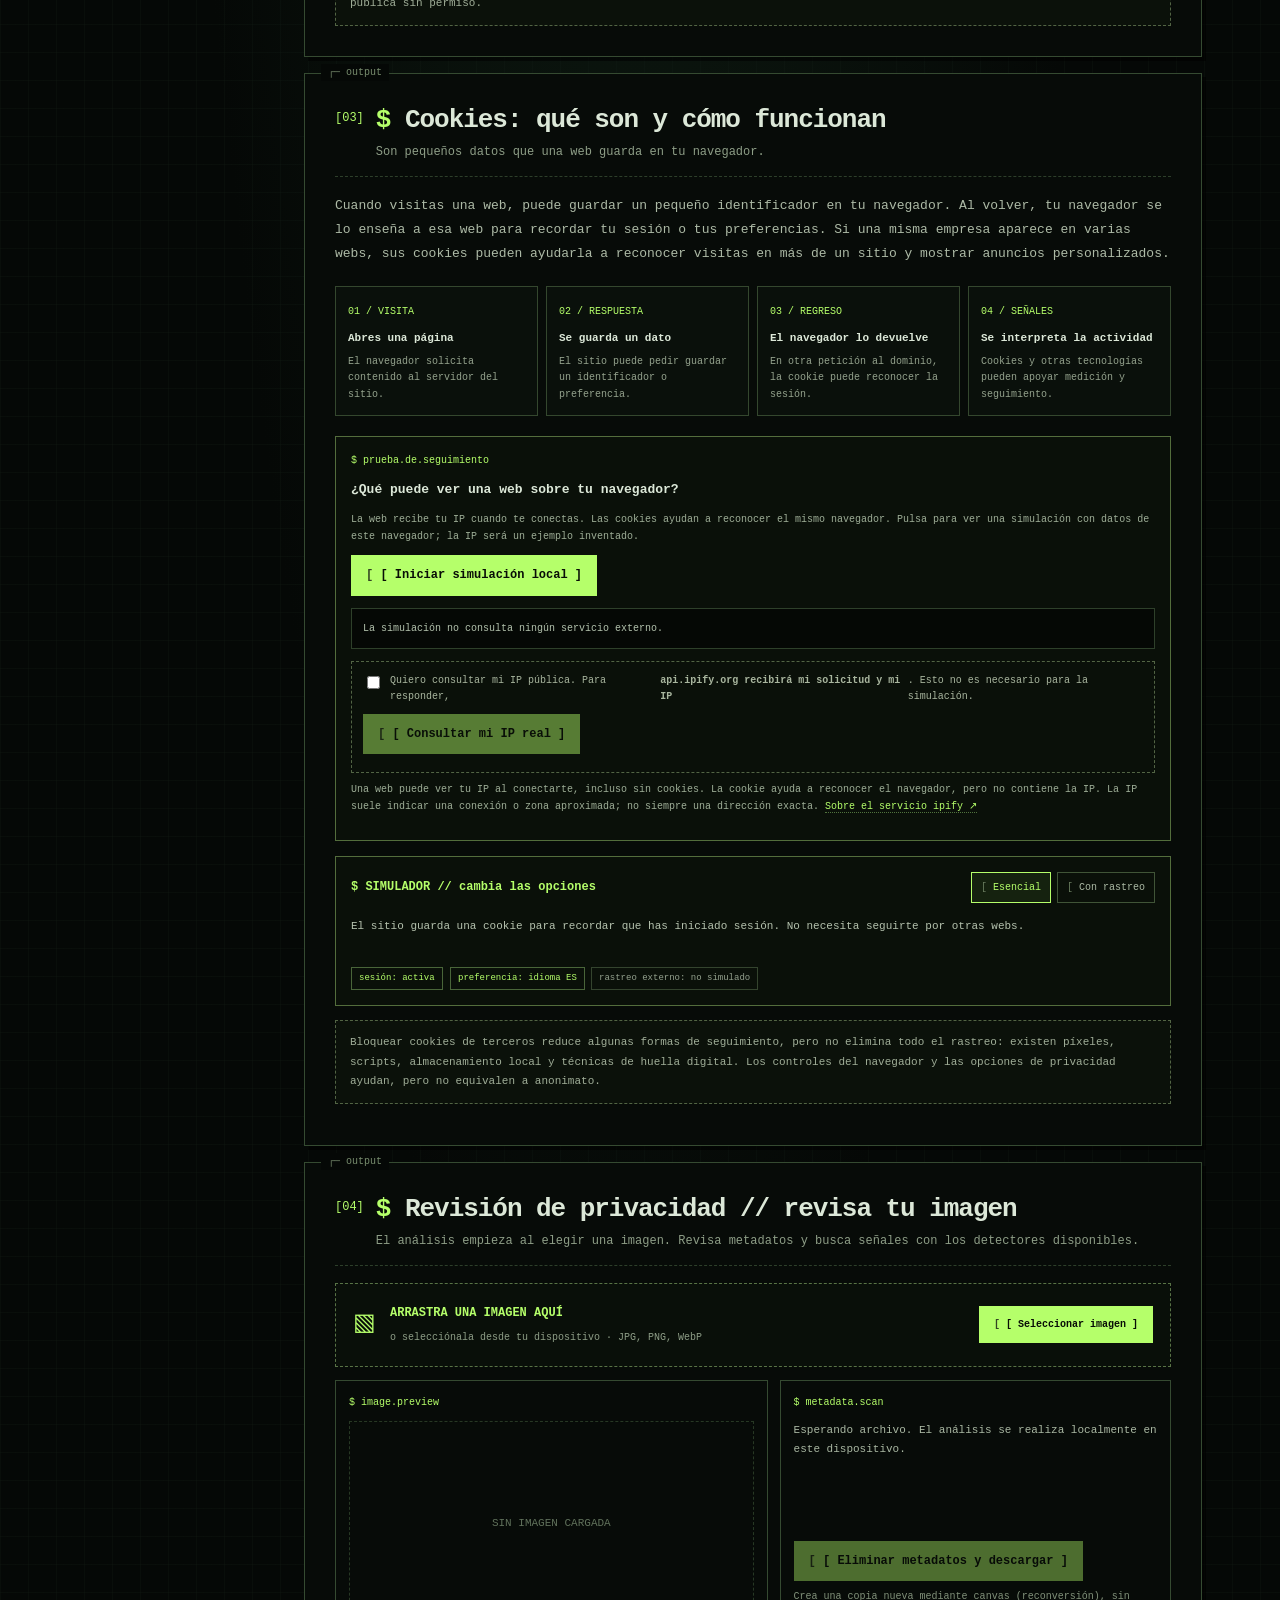
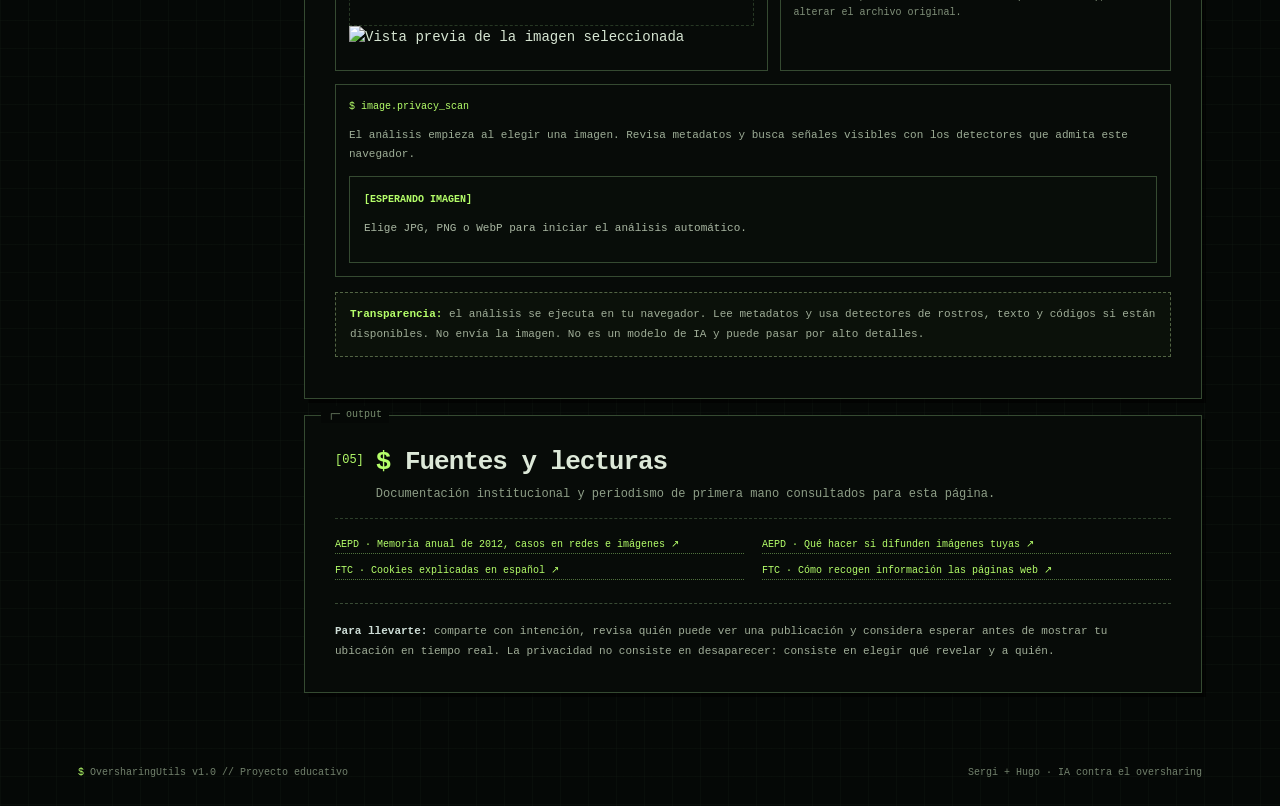
==== commit 44a3811d: "Add files via upload" ====
--- a/index.html
+++ b/index.html
@@ -2,68 +2,208 @@
 <html lang="es">
 <head>
 <meta charset="utf-8"><meta name="viewport" content="width=device-width,initial-scale=1">
-<meta name="theme-color" content="#08120f"><meta name="description" content="Una guía interactiva sobre oversharing, privacidad digital y cookies rastreadoras.">
-<title>HUELLA // IA contra el oversharing</title>
+<meta name="description" content="Proyecto educativo sobre oversharing, privacidad digital y cookies rastreadoras."><title>OversharingUtils // privacidad digital</title>
 <style>
-:root{--bg:#08120f;--panel:#0d1b17;--panel2:#10231d;--line:#1e3a30;--text:#e3eee8;--muted:#91a89c;--green:#9cffb5;--cyan:#76e5d0;--amber:#ffce76;--red:#ff7f79;--mono:ui-monospace,SFMono-Regular,Menlo,Consolas,monospace;--sans:Inter,ui-sans-serif,system-ui,-apple-system,"Segoe UI",sans-serif}*{box-sizing:border-box}html{scroll-behavior:smooth}body{margin:0;background:radial-gradient(ellipse at 84% 0%,#133329 0,transparent 34rem),var(--bg);color:var(--text);font-family:var(--sans);line-height:1.6}a{color:var(--cyan);text-underline-offset:3px}a:hover{color:var(--green)}button,textarea{font:inherit}.shell{max-width:1120px;margin:auto;padding:0 24px}.top{border-bottom:1px solid var(--line);background:#08120fdd;position:sticky;top:0;z-index:10;backdrop-filter:blur(12px)}.nav{height:62px;display:flex;align-items:center;justify-content:space-between;gap:20px}.brand{font:700 13px var(--mono);letter-spacing:.06em;color:var(--green)}.brand span{color:var(--muted);font-weight:400}.navlinks{display:flex;gap:22px;font:12px var(--mono)}.navlinks a{color:var(--muted);text-decoration:none}.navlinks a:hover{color:var(--green)}.hero{padding:84px 0 54px;display:grid;grid-template-columns:1.25fr .75fr;gap:50px;align-items:center}.eyebrow,.tag{font:12px var(--mono);color:var(--green);letter-spacing:.1em;text-transform:uppercase}.pulse{display:inline-block;width:7px;height:7px;border-radius:50%;background:var(--green);box-shadow:0 0 12px var(--green);margin-right:8px}.hero h1{font-size:clamp(44px,7vw,78px);line-height:.98;letter-spacing:-.06em;margin:18px 0}.hero h1 em{font-style:normal;color:var(--green)}.hero p{max-width:640px;color:#b2c4b9;font-size:17px}.actions{display:flex;gap:12px;flex-wrap:wrap;margin-top:25px}.btn{display:inline-flex;align-items:center;gap:8px;padding:11px 16px;border-radius:6px;border:1px solid var(--line);background:var(--panel);color:var(--text);text-decoration:none;font:13px var(--mono);cursor:pointer}.btn.primary{background:var(--green);border-color:var(--green);color:#07120d;font-weight:700}.terminal{border:1px solid #285040;border-radius:10px;background:#07100d;overflow:hidden;box-shadow:0 20px 70px #0008}.termbar{height:38px;border-bottom:1px solid var(--line);display:flex;align-items:center;gap:7px;padding:0 13px;color:var(--muted);font:11px var(--mono)}.dot{width:8px;height:8px;border-radius:50%;background:#294437}.termcontent{padding:18px 20px;font:13px/1.9 var(--mono);color:#b7cabe}.prompt{color:var(--green)}.termok{color:var(--cyan)}.termwarn{color:var(--amber)}.cursor{display:inline-block;width:8px;height:15px;vertical-align:middle;background:var(--green);animation:blink 1s steps(2) infinite}@keyframes blink{50%{opacity:0}}section{padding:58px 0;border-top:1px solid var(--line)}.sectionhead{display:flex;align-items:flex-end;justify-content:space-between;gap:20px;margin-bottom:25px}.sectionhead h2{font-size:clamp(27px,4vw,42px);letter-spacing:-.04em;line-height:1.1;margin:8px 0 0}.sectionhead p{max-width:510px;color:var(--muted);margin:0}.grid{display:grid;grid-template-columns:repeat(3,1fr);gap:14px}.card{border:1px solid var(--line);background:linear-gradient(145deg,var(--panel),#0a1511);border-radius:9px;padding:21px}.card h3{margin:5px 0 9px;font-size:18px}.card p{margin:0;color:#adbbb2;font-size:14px}.icon{font:20px var(--mono);color:var(--green)}.callout{margin-top:16px;border-left:2px solid var(--amber);padding:13px 16px;background:#ffce7610;color:#d6c8a6;font-size:14px}.casegrid{display:grid;grid-template-columns:1fr 1fr;gap:16px}.case{border:1px solid var(--line);border-radius:9px;padding:22px;background:var(--panel)}.case .meta{font:11px var(--mono);color:var(--cyan);text-transform:uppercase;letter-spacing:.08em}.case h3{font-size:21px;margin:8px 0}.case p{color:#b4c4ba;font-size:14px}.case .lesson{border-top:1px solid var(--line);padding-top:12px;color:var(--green);font-size:13px}.cookieflow{display:grid;grid-template-columns:repeat(4,1fr);gap:9px;margin:20px 0}.step{position:relative;border:1px solid var(--line);border-radius:8px;padding:16px;background:var(--panel)}.step b{display:block;color:var(--green);font:12px var(--mono);margin-bottom:7px}.step p{margin:0;color:#b4c4ba;font-size:13px}.step:not(:last-child):after{content:'→';position:absolute;right:-12px;top:42%;color:var(--cyan);z-index:1;background:var(--bg);padding:0 2px}.types{display:grid;grid-template-columns:repeat(3,1fr);gap:12px}.type{border-top:2px solid var(--cyan);padding:17px;background:var(--panel)}.type h3{margin:0 0 5px;font-size:16px}.type p{margin:0;font-size:13px;color:#adbbb2}.sim{display:grid;grid-template-columns:1fr .82fr;gap:16px}.simbox{border:1px solid var(--line);background:var(--panel);border-radius:9px;padding:19px}.simbox label{display:block;color:var(--muted);font:12px var(--mono);margin-bottom:9px}.sim textarea{width:100%;min-height:140px;background:#07100d;border:1px solid var(--line);border-radius:6px;color:var(--text);padding:13px;resize:vertical;outline:none}.sim textarea:focus{border-color:var(--green)}.result{min-height:100%;display:flex;flex-direction:column}.result h3{margin:6px 0}.badge{display:inline-flex;align-self:flex-start;border:1px solid var(--line);border-radius:20px;padding:4px 9px;color:var(--muted);font:11px var(--mono)}.badge.mid{color:var(--amber);border-color:#6e5528}.badge.high{color:var(--red);border-color:#703632}.findings{padding-left:18px;color:#b6c4bb;font-size:13px}.privacy{color:var(--muted);font-size:11px;margin-top:auto}.tips{display:grid;grid-template-columns:repeat(2,1fr);gap:10px}.tip{display:flex;gap:12px;padding:14px;border:1px solid var(--line);border-radius:7px;background:var(--panel);font-size:14px;color:#bac8bf}.tip b{font:12px var(--mono);color:var(--green);min-width:24px}.sources{display:grid;grid-template-columns:1fr 1fr;gap:9px}.source{padding:13px;border:1px solid var(--line);border-radius:7px;background:var(--panel);font-size:13px}.source small{display:block;color:var(--muted);margin-top:3px}.footer{border-top:1px solid var(--line);padding:24px 0 40px;color:var(--muted);font:11px var(--mono);display:flex;justify-content:space-between;gap:16px}
-.themebtn{background:none;border:1px solid var(--line);color:var(--green);border-radius:5px;padding:5px 9px;font:12px var(--mono);cursor:pointer}.cookie-demo{margin:18px 0;padding:18px;border:1px solid var(--line);border-radius:8px;background:#07100d}.cookie-demo .steps{display:flex;gap:8px;flex-wrap:wrap;margin-bottom:14px}.cookie-demo button{background:var(--panel);color:var(--text);border:1px solid var(--line);border-radius:5px;padding:7px 10px;font:12px var(--mono);cursor:pointer}.cookie-demo button[aria-pressed="true"]{color:var(--green);border-color:var(--green)}.cookie-demo pre{white-space:pre-wrap;overflow-wrap:anywhere;color:#c6d5cb;font:12px/1.7 var(--mono);margin:0}.upload{border:1px dashed #38634e;border-radius:7px;padding:16px;margin:12px 0;background:#0a1711}.upload.over{border-color:var(--green);background:#10251b}.uploadrow{display:flex;gap:10px;align-items:center;flex-wrap:wrap}.upload input[type=file]{position:absolute;width:1px;height:1px;opacity:0;pointer-events:none}.upload-label{display:inline-flex;cursor:pointer}.previews{display:grid;grid-template-columns:repeat(auto-fill,minmax(145px,1fr));gap:10px;margin-top:12px}.preview{position:relative;border:1px solid var(--line);border-radius:6px;overflow:hidden;background:#050b08}.preview img{display:block;width:100%;height:120px;object-fit:cover}.preview .pmeta{padding:7px;font:10px/1.45 var(--mono);color:var(--muted);overflow-wrap:anywhere}.preview .remove{position:absolute;right:5px;top:5px;border:0;border-radius:50%;width:26px;height:26px;background:#07120ddd;color:#fff;cursor:pointer}.light{--bg:#edf3ef;--panel:#fff;--panel2:#e8f1eb;--line:#c7d9ce;--text:#15231b;--muted:#52675b;--green:#167b3b;--cyan:#087c70;--amber:#8b5e08;--red:#aa3733}.light body{background:radial-gradient(ellipse at 84% 0%,#d4eadc 0,transparent 34rem),var(--bg)}.light .terminal,.light .cookie-demo{background:#f8fcf9}.light .termcontent{color:#33473a}.light .upload{background:#f1f8f3}.light .sim textarea{background:#f8fcf9;color:#15231b}.notice{font-size:12px;color:var(--muted)}@media(max-width:760px){.hero{grid-template-columns:1fr;padding-top:58px;gap:28px}.navlinks{gap:12px}.navlinks a:nth-child(2){display:none}.grid,.types{grid-template-columns:1fr}.casegrid,.sim{grid-template-columns:1fr}.cookieflow{grid-template-columns:1fr 1fr}.step:nth-child(2):after{display:none}.sectionhead{display:block}.sectionhead p{margin-top:12px}.sources{grid-template-columns:1fr}}@media(max-width:440px){.shell{padding:0 16px}.navlinks{font-size:10px;gap:9px}.brand{font-size:11px}.cookieflow{grid-template-columns:1fr}.step:after{display:none!important}.tips{grid-template-columns:1fr}.footer{display:block}.footer span{display:block;margin-top:5px}}
-</style>
-</head>
-<body>
-<header class="top"><nav class="shell nav"><a class="brand" href="#inicio">HUELLA<span> / LAB</span></a><div class="navlinks"><a href="#oversharing">oversharing</a><a href="#casos">casos</a><a href="#cookies">cookies</a><a href="#escanner">escáner</a><select id="languageSelect" class="themebtn" aria-label="Idioma" title="Cambiar idioma"><option value="es">Castellano</option><option value="ca">Català</option><option value="en">English</option></select><button class="themebtn" id="themeToggle" type="button" aria-label="Cambiar tema" title="Cambiar tema">◐ Tema</button></div></nav></header>
-<main id="inicio" class="shell">
-<div class="hero"><div><div class="eyebrow"><i class="pulse"></i>Proyecto de síntesis · privacidad digital</div><h1>Tu vida online<br>deja una <em>huella.</em></h1><p>Una guía para entender qué revelamos al compartir, cómo circulan nuestros datos y qué puede hacer la IA para ayudarnos a publicar con más criterio.</p><div class="actions"><a class="btn primary" href="#oversharing">Explorar el tema ↓</a><a class="btn" href="#escanner">Probar escáner demo ↗</a></div></div><aside class="terminal" aria-label="Resumen del sistema"><div class="termbar"><i class="dot"></i><i class="dot"></i><i class="dot"></i><span style="margin-left:7px">huella://diagnóstico</span></div><div class="termcontent"><div><span class="prompt">$</span> analizar_huella --modo educativo</div><div>datos compartidos: <span class="termwarn">acumulativos</span></div><div>cookies: <span class="termok">memoria + medición + seguimiento</span></div><div>riesgo: depende del contexto</div><div>privacidad: <span class="termok">configurable</span></div><div><span class="prompt">$</span> <span class="cursor"></span></div></div></aside></div>
-<section id="oversharing"><div class="sectionhead"><div><div class="tag">01 / concepto</div><h2>¿Qué es oversharing?</h2></div><p>Compartir más información personal de la necesaria, con una audiencia más amplia de la prevista o sin pensar cuánto tiempo permanecerá accesible.</p></div><div class="grid"><article class="card"><div class="icon">{ }</div><h3>Datos que parecen inocentes</h3><p>Una foto, un nombre de colegio, una rutina o la ubicación pueden parecer irrelevantes por separado. Juntos permiten inferir hábitos, relaciones y lugares frecuentes.</p></article><article class="card"><div class="icon">↗</div><h3>La audiencia se expande</h3><p>Una publicación puede copiarse, reenviarse, indexarse o guardarse. Borrar el original no garantiza que desaparezcan todas sus copias.</p></article><article class="card"><div class="icon">◎</div><h3>El contexto cambia</h3><p>Algo compartido con amistades puede llegar a desconocidos, empleadores, anunciantes o personas con intención de acosar, suplantar o estafar.</p></article></div><div class="callout"><strong>Idea clave:</strong> el oversharing no es una culpa individual. También importa el diseño de las plataformas, la configuración por defecto y quién reutiliza la información.</div></section>
-<section id="casos"><div class="sectionhead"><div><div class="tag">02 / casos documentados</div><h2>Cuando los datos salen de contexto</h2></div><p>Dos ejemplos distintos: el riesgo personal de las interacciones públicas y la reutilización masiva de datos de perfiles.</p></div><div class="casegrid"><article class="case"><div class="meta">Caso individual · Reino Unido · 2023</div><h3>Laura Barton: de “seguidor habitual” a acosador</h3><p>La periodista relató cómo un hombre que conoció mediante interacciones en redes empezó a acosarla. Barton describió la inquietud de que sus publicaciones permitieran deducir sus rutas y lugares habituales. Su relato muestra cómo los fragmentos públicos y la interacción repetida pueden ayudar a alguien a construir una imagen de la vida de otra persona.</p><p class="lesson"><b>Aprendizaje:</b> publicar en tiempo real y repetir ubicaciones o rutinas puede facilitar que alguien anticipe dónde estarás.</p><a href="https://www.theguardian.com/uk-news/2023/sep/16/laura-barton-stalker-nfbntw" target="_blank" rel="noopener">Leer el relato en The Guardian ↗</a></article><article class="case"><div class="meta">Caso de datos a gran escala · 2010s</div><h3>Cambridge Analytica y los perfiles de Facebook</h3><p>Una aplicación de terceros recopiló datos de quienes la usaron y, bajo las reglas de la plataforma de entonces, también pudo acceder a datos de muchos de sus contactos. La FTC describió el uso de esa información para crear perfiles y segmentar mensajes políticos. La escala divulgada fue de decenas de millones de personas.</p><p class="lesson"><b>Aprendizaje:</b> compartir datos con una app puede implicar a otras personas y permitir usos que no eran evidentes al instalarla.</p><a href="https://www.ftc.gov/legal-library/browse/cases-proceedings/182-3107-cambridge-analytica-llc-matter" target="_blank" rel="noopener">Ficha del caso en la FTC ↗</a></article></div><p class="notice">Los casos ilustran riesgos diferentes; no implican que toda publicación termine en daño. En el primer caso, se resume el testimonio personal publicado por la periodista.</p></section>
-<section id="cookies"><div class="sectionhead"><div><div class="tag">03 / tecnología</div><h2>¿Cómo funcionan las cookies?</h2></div><p>Son pequeños datos que el navegador guarda para que una web recuerde información. Algunas son útiles; otras ayudan a medir o seguir actividad.</p></div><div class="cookieflow"><div class="step"><b>01 · VISITAS</b><p>Abres una página y el servidor puede pedir al navegador que guarde un identificador.</p></div><div class="step"><b>02 · ALMACENA</b><p>El navegador guarda ese texto, con una duración y un alcance definidos.</p></div><div class="step"><b>03 · REGRESA</b><p>En solicitudes posteriores, el navegador puede enviar la cookie al dominio que la creó.</p></div><div class="step"><b>04 · RECUERDA</b><p>La web mantiene una sesión, recuerda preferencias o reconoce visitas para medir actividad.</p></div></div><div class="cookie-demo"><div class="tag">SIMULACIÓN · PETICIÓN HTTP</div><p class="notice" style="margin:5px 0 12px">Avanza por el ciclo para ver qué envía el navegador en cada paso.</p><div class="steps" role="group" aria-label="Pasos del funcionamiento de una cookie"><button type="button" data-cookie-step="0" aria-pressed="true">1 · Primera visita</button><button type="button" data-cookie-step="1" aria-pressed="false">2 · Respuesta</button><button type="button" data-cookie-step="2" aria-pressed="false">3 · Regreso</button><button type="button" data-cookie-step="3" aria-pressed="false">4 · Tercero</button></div><pre id="cookieRequest" aria-live="polite"></pre><p id="cookieExplanation" class="notice" style="margin:10px 0 0"></p></div><div class="types"><article class="type"><h3>Primera parte</h3><p>La establece el sitio que visitas. Puede mantener tu sesión o recordar idioma y preferencias.</p></article><article class="type"><h3>Tercera parte</h3><p>La establece un servicio integrado en la página, como una herramienta publicitaria o de analítica. Puede reconocer visitas en distintos sitios si el navegador y la configuración lo permiten.</p></article><article class="type"><h3>Sesión o persistente</h3><p>La cookie de sesión suele caducar al cerrar el navegador. Una persistente conserva información hasta su fecha de caducidad o hasta que la borres.</p></article></div><div class="callout"><strong>Matiz importante:</strong> las cookies no son el único rastreador. También existen píxeles, almacenamiento local y técnicas de huella digital. Una cookie por sí sola no “lee todo” lo que haces: el sitio o servicio recibe las solicitudes y datos que el navegador comparte dentro de sus límites.</div></section>
-<section id="escanner"><div class="sectionhead"><div><div class="tag">04 / IA como apoyo</div><h2>Escáner de oversharing</h2></div><p>Prueba con un borrador ficticio. La demo marca pistas habituales antes de publicar y sugiere qué revisar.</p></div><div class="sim"><div class="simbox"><label for="draft">BORRADOR DE EJEMPLO</label><textarea id="draft" placeholder="Ej.: Salgo de viaje mañana, estaré fuera de casa hasta el domingo. Nos vemos cada martes en el club…"></textarea><div class="upload" id="dropArea"><div class="uploadrow"><label class="btn upload-label" for="imageFiles">＋ Añadir imágenes</label><input id="imageFiles" type="file" accept="image/*" multiple><span class="notice">Arrástralas aquí · hasta 8 MB cada una</span></div><div id="previews" class="previews" aria-live="polite"></div></div><label for="imageNotes">DESCRIBE LO QUE APARECE EN LA IMAGEN</label><textarea id="imageNotes" style="min-height:76px" placeholder="Ej.: se ve el portal de casa, una tarjeta con el nombre o la ubicación del colegio…"></textarea><p class="notice">La demo no reconoce objetos ni lee texto de la imagen. Describe los detalles que quieras revisar; la comprobación de texto funciona en este navegador.</p><div class="actions" style="margin-top:12px"><button class="btn primary" id="scan">Analizar borrador</button><button class="btn" id="clear">Limpiar</button></div></div><div class="simbox result" aria-live="polite"><span id="badge" class="badge">ESPERANDO TEXTO</span><h3 id="resultTitle">Tu análisis aparecerá aquí</h3><ul id="findings" class="findings"><li>Escribe o pega un ejemplo para empezar.</li></ul><p class="privacy">Demo educativa: texto y vistas previas se procesan localmente; nada se sube ni se guarda. No es una IA real ni analiza píxeles: describe la imagen para revisar las pistas con las mismas reglas sencillas.</p></div></div></section>
-<section id="consejos"><div class="sectionhead"><div><div class="tag">05 / hábitos útiles</div><h2>Una pausa antes de publicar</h2></div></div><div class="tips"><div class="tip"><b>01</b><span><strong>Ubicación:</strong> ¿hace falta compartirla ahora? Valora publicar después de salir.</span></div><div class="tip"><b>02</b><span><strong>Detalles:</strong> revisa matrículas, uniformes, documentos, ventanas y fondos de fotos.</span></div><div class="tip"><b>03</b><span><strong>Audiencia:</strong> comprueba quién puede ver, descargar, etiquetar o reenviar.</span></div><div class="tip"><b>04</b><span><strong>Cookies:</strong> rechaza las no esenciales cuando no las necesites y revisa los ajustes del navegador.</span></div><div class="tip"><b>05</b><span><strong>Apps:</strong> pregunta qué datos solicita, para qué los usa y si puedes revocar el acceso.</span></div><div class="tip"><b>06</b><span><strong>IA:</strong> úsala para detectar pistas que se te escapan; no pegues datos sensibles en herramientas que no conoces.</span></div></div></section>
-<section id="fuentes"><div class="sectionhead"><div><div class="tag">06 / referencias</div><h2>Fuentes para ampliar</h2></div><p>Fuentes primarias y periodismo con relatos de primera mano.</p></div><div class="sources"><a class="source" href="https://www.theguardian.com/uk-news/2023/sep/16/laura-barton-stalker-nfbntw" target="_blank" rel="noopener">Laura Barton, “How a regular ‘liker’ on social media became my stalker”<small>The Guardian · relato personal, 2023</small></a><a class="source" href="https://www.ftc.gov/legal-library/browse/cases-proceedings/182-3107-cambridge-analytica-llc-matter" target="_blank" rel="noopener">Cambridge Analytica, LLC — expediente del caso<small>Federal Trade Commission · resumen y actuaciones</small></a><a class="source" href="https://www.ftc.gov/business-guidance/blog/2019/12/commission-issues-opinion-cambridge-analytica-case" target="_blank" rel="noopener">Decisión de la FTC sobre Cambridge Analytica<small>Federal Trade Commission · explicación del caso</small></a><a class="source" href="https://european-union.europa.eu/cookies_en" target="_blank" rel="noopener">Uso de cookies en los sitios de la Unión Europea<small>Unión Europea · tipos y funcionamiento</small></a><a class="source" href="https://commission.europa.eu/cookies-policy_en" target="_blank" rel="noopener">Política de cookies de la Comisión Europea<small>Comisión Europea · categorías y controles</small></a><a class="source" href="https://www.ftc.gov/news-events/news/press-releases/2024/09/ftc-staff-report-finds-large-social-media-video-streaming-companies-have-engaged-vast-surveillance" target="_blank" rel="noopener">Informe sobre prácticas de datos en redes y vídeo<small>Federal Trade Commission · informe del personal, 2024</small></a></div></section>
-<footer class="footer"><span>HUELLA / LAB · PRIVACIDAD EN RED</span><span>Material educativo · Proyecto de síntesis</span></footer>
-</main>
+:root{--bg:#080e12;--panel:#0d171c;--line:#1d3538;--green:#8dffb0;--mint:#48d99c;--text:#e2eee9;--muted:#91aaa1;--amber:#ffd27a;--red:#ff7e78;--blue:#86d8ff;--mono:ui-monospace,SFMono-Regular,Consolas,monospace}*{box-sizing:border-box}html{scroll-behavior:smooth}body{margin:0;background:radial-gradient(ellipse at 70% -10%,#15352d 0,transparent 38%),var(--bg);color:var(--text);font:15px/1.65 var(--mono)}a{color:var(--green)}button,textarea{font:inherit}button{cursor:pointer}header{height:68px;position:sticky;top:0;z-index:4;background:#080e12eF;border-bottom:1px solid var(--line);backdrop-filter:blur(12px);display:flex;align-items:center;justify-content:space-between;padding:0 max(22px,calc((100vw - 1200px)/2))}.brand{font-weight:800;letter-spacing:.08em;color:var(--green)}.brand b{color:var(--muted);font-weight:400}.status{font-size:12px;color:var(--muted)}.led{display:inline-block;width:8px;height:8px;border-radius:50%;background:var(--mint);box-shadow:0 0 12px var(--mint);margin-right:8px}main{max-width:1200px;margin:auto;padding:38px 22px 80px}.hero{padding:54px 0 40px;max-width:900px}.eyebrow{color:var(--mint);font-size:12px;letter-spacing:.16em;text-transform:uppercase}.hero h1{font-size:clamp(38px,7vw,76px);line-height:1.05;letter-spacing:-.06em;margin:18px 0}.hero h1 span{color:var(--green)}.hero p{font:18px/1.65 system-ui,sans-serif;color:#b5c8c0;max-width:700px}.hero-actions{display:flex;gap:12px;flex-wrap:wrap;margin-top:25px}.btn{border:1px solid var(--mint);background:var(--mint);color:#07120e;padding:11px 16px;border-radius:5px;font-weight:700;text-decoration:none}.btn.alt{background:transparent;color:var(--green)}.layout{display:grid;grid-template-columns:220px 1fr;gap:26px}.side{align-self:start;position:sticky;top:92px;border:1px solid var(--line);background:#0b1418;padding:16px;border-radius:7px}.side .label{font-size:11px;color:var(--muted);letter-spacing:.13em;margin-bottom:10px}.side a{display:block;padding:8px 9px;color:#afc2ba;text-decoration:none;border-radius:4px;font-size:13px}.side a:hover{background:#13251f;color:var(--green)}section{scroll-margin-top:95px;margin-bottom:20px}.panel{border:1px solid var(--line);background:linear-gradient(150deg,#0d171c,#0a1216);border-radius:8px;padding:clamp(20px,4vw,34px);box-shadow:0 14px 36px #0002}.section-head{display:flex;gap:15px;align-items:flex-start;margin-bottom:19px}.num{color:var(--mint);font-size:13px;padding-top:6px}.section-head h2{font-size:clamp(22px,4vw,32px);line-height:1.2;margin:0;letter-spacing:-.04em}.section-head p{margin:8px 0 0;color:var(--muted);font:15px/1.6 system-ui,sans-serif}.bodycopy{font:16px/1.75 system-ui,sans-serif;color:#bed0c9}.bodycopy strong{color:var(--text)}.cards{display:grid;grid-template-columns:repeat(3,1fr);gap:12px;margin-top:20px}.card{border:1px solid var(--line);padding:17px;border-radius:6px;background:#0a1317}.card h3{font-size:14px;color:var(--green);margin:0 0 7px}.card p{font:14px/1.6 system-ui,sans-serif;color:#adbfba;margin:0}.case{border-left:2px solid var(--mint);padding:5px 0 8px 18px;margin:19px 0}.case h3{margin:0;color:#e5f3ec;font-size:17px}.case .tag{font-size:10px;color:var(--amber);text-transform:uppercase;letter-spacing:.1em}.case p{font:14px/1.7 system-ui,sans-serif;color:#b7c9c2;margin:6px 0}.note{font:13px/1.7 system-ui,sans-serif;color:var(--muted);border:1px solid #34453d;background:#101a17;padding:13px 15px;border-radius:5px}.cookie-flow{display:grid;grid-template-columns:repeat(4,1fr);gap:10px;margin:22px 0}.step{border:1px solid var(--line);background:#0b1418;padding:14px;border-radius:5px;position:relative}.step .n{color:var(--mint);font-size:12px}.step h3{font-size:13px;margin:6px 0}.step p{font:13px/1.55 system-ui,sans-serif;color:var(--muted);margin:0}.demo{border:1px solid #315147;background:#0a1714;padding:18px;border-radius:6px}.demo-head{display:flex;justify-content:space-between;gap:12px;align-items:center}.demo h3{font-size:15px;margin:0}.switches{display:flex;gap:8px;flex-wrap:wrap}.switches button,.smallbtn{background:#111e1a;color:var(--text);border:1px solid #315147;padding:7px 11px;border-radius:4px;font-size:12px}.switches button.active{background:#143c2b;color:var(--green);border-color:var(--mint)}.demo-output{font-size:13px;color:#b4c9c0;margin:14px 0 0;min-height:42px}.cookie-row{display:flex;gap:8px;flex-wrap:wrap;margin-top:13px}.chip{padding:4px 8px;border:1px solid var(--line);border-radius:4px;font-size:11px;color:var(--muted)}.chip.ok{color:var(--green);border-color:#316844}.chip.warn{color:var(--amber);border-color:#6c5630}.ai-grid{display:grid;grid-template-columns:1.05fr .95fr;gap:16px}.ai-box textarea{width:100%;min-height:150px;resize:vertical;background:#070e11;color:var(--text);border:1px solid #29413b;border-radius:5px;padding:13px;outline:none}.ai-box textarea:focus{border-color:var(--mint)}.analyze{margin-top:10px}.result{background:#0a1317;border:1px solid var(--line);border-radius:5px;padding:16px;min-height:206px}.result h3{font-size:13px;color:var(--mint);margin:0 0 8px}.score{font-size:25px;margin:0 0 4px}.result p,.result li{font:13px/1.6 system-ui,sans-serif;color:#b9cbc4}.result ul{padding-left:18px}.safe{color:var(--green)}.caution{color:var(--amber)}.danger{color:var(--red)}.footer{margin-top:26px;border-top:1px solid var(--line);padding-top:24px;color:var(--muted);font:13px/1.7 system-ui,sans-serif}.sources{display:grid;grid-template-columns:1fr 1fr;gap:8px 24px;margin-top:12px}.sources a{font-size:12px}.footer strong{color:#cfdfd8}footer{max-width:1200px;margin:auto;padding:0 22px 35px;color:#698078;font-size:11px;display:flex;justify-content:space-between} @media(max-width:800px){.layout{grid-template-columns:1fr}.side{position:static;display:flex;overflow:auto;gap:4px;align-items:center}.side .label{display:none}.side a{white-space:nowrap}.cards{grid-template-columns:1fr}.cookie-flow{grid-template-columns:1fr 1fr}.ai-grid{grid-template-columns:1fr}}@media(max-width:480px){.cookie-flow{grid-template-columns:1fr}.status{font-size:10px}}
+
+/* CONSOLE REDESIGN — layout inspired by a live terminal session */
+:root{--bg:#050806;--panel:#080d09;--line:#26392a;--green:#b5ff6a;--mint:#5cff9a;--text:#d6e5d2;--muted:#849581;--amber:#f6c85f;--red:#ff756f;--blue:#70c9ff;--mono:"SFMono-Regular",Consolas,"Liberation Mono",monospace}
+*{box-sizing:border-box}html{scroll-behavior:smooth;scroll-padding-top:90px}body{margin:0;color:var(--text);font:14px/1.7 var(--mono);background-color:var(--bg);background-image:linear-gradient(#14201840 1px,transparent 1px),linear-gradient(90deg,#14201840 1px,transparent 1px),radial-gradient(ellipse at 50% 0,#102015 0,transparent 55%);background-size:28px 28px,28px 28px,auto;}
+body:after{content:"";pointer-events:none;position:fixed;inset:0;z-index:8;opacity:.11;background:repeating-linear-gradient(to bottom,transparent 0px,transparent 3px,#0a100b 4px);mix-blend-mode:screen}
+a{color:var(--green);text-decoration:none;border-bottom:1px dotted #50723d}a:hover{color:#fff;border-color:var(--mint)}button,textarea{font:inherit}button{cursor:pointer}
+header{height:46px;position:sticky;top:0;z-index:9;background:#060906f2;border-bottom:1px solid #405b38;display:flex;align-items:center;justify-content:space-between;padding:0 max(18px,calc((100vw - 1160px)/2));box-shadow:0 3px 18px #0008}.brand{font-weight:700;letter-spacing:.02em;color:var(--green);font-size:13px}.brand:before{content:"[";color:var(--muted);margin-right:6px}.brand:after{content:"]";color:var(--muted);margin-left:6px}.brand b{color:var(--muted);font-weight:400}.status{font-size:10px;color:#a6b79b;letter-spacing:.06em}.led{display:inline-block;width:7px;height:7px;border-radius:50%;background:var(--mint);box-shadow:0 0 8px var(--mint);margin-right:8px}
+main{max-width:1160px;margin:24px auto 0;padding:0 18px 55px}.hero{position:relative;padding:55px clamp(22px,5vw,62px) 36px;max-width:none;margin-bottom:20px;background:#060a07;border:1px solid #40583b;box-shadow:0 0 0 4px #090e0a,0 10px 36px #000b}.hero:before{content:"●  ●  ●     /var/log/privacy/session_01";display:block;position:absolute;top:0;left:0;right:0;height:30px;padding:4px 13px;border-bottom:1px solid #30432d;background:#101710;color:#91a58b;font-size:11px;letter-spacing:.04em}.eyebrow{color:#9ead91;font-size:11px;letter-spacing:.08em;text-transform:none}.eyebrow:before{content:"sergi@hugo:~$ ";color:var(--mint)}.hero h1{font-size:clamp(31px,5vw,58px);line-height:1.16;letter-spacing:-.07em;margin:18px 0;color:#d9e7d4;font-weight:700}.hero h1:before{content:"> ";color:var(--mint)}.hero h1 span{color:var(--green);text-shadow:0 0 18px #aaff4933}.hero p{font:15px/1.8 var(--mono);color:#a6b49f;max-width:760px;border-left:2px solid #587346;padding-left:15px;margin:18px 0}.hero-actions{display:flex;gap:9px;flex-wrap:wrap;margin-top:24px}.btn{border:1px solid var(--green);background:var(--green);color:#080d06;padding:9px 14px;border-radius:0;font-weight:700;text-decoration:none;font-size:12px}.btn:before{content:"[ ";color:#334423}.btn:hover{background:#dcffb7;color:#080d06}.btn.alt{background:transparent;color:var(--green)}
+.layout{display:grid;grid-template-columns:210px minmax(0,1fr);gap:16px}.side{align-self:start;position:sticky;top:62px;border:1px solid #3a5036;border-radius:0;background:#070b08;padding:13px 10px;box-shadow:4px 4px 0 #000}.side .label{font-size:10px;color:#97a78e;letter-spacing:.06em;margin:0 8px 9px}.side .label:before{content:"// ";color:var(--mint)}.side a{display:block;padding:7px 8px;color:#aebbab;text-decoration:none;border-radius:0;font-size:11px;border:0;border-left:1px solid transparent}.side a:before{content:"$ ";color:#64775b}.side a:hover{background:#111a10;color:var(--green);border-left-color:var(--mint)}section{scroll-margin-top:65px;margin-bottom:16px}.panel{position:relative;border:1px solid #354a31;background:#070b08;border-radius:0;padding:clamp(18px,3vw,30px);box-shadow:4px 4px 0 #0008}.panel:before{content:"┌─ output";position:absolute;top:-10px;left:16px;padding:0 7px;background:var(--bg);color:#788d6e;font-size:10px}.section-head{display:flex;gap:12px;align-items:flex-start;margin-bottom:17px;border-bottom:1px dashed #2d3f2a;padding-bottom:14px}.num{color:var(--mint);font-size:12px;padding-top:4px}.num:before{content:"["}.num:after{content:"]"}.section-head h2{font-size:clamp(19px,3vw,26px);line-height:1.3;margin:0;letter-spacing:-.04em;color:#dce8d8}.section-head h2:before{content:"$ ";color:var(--mint)}.section-head p{margin:5px 0 0;color:#8e9e87;font:12px/1.6 var(--mono)}.bodycopy{font:13px/1.85 var(--mono);color:#adbaa6}.bodycopy strong{color:var(--green)}.cards{display:grid;grid-template-columns:repeat(3,1fr);gap:9px;margin-top:18px}.card{border:1px solid #2e402a;padding:14px;border-radius:0;background:#0a100b}.card h3{font-size:11px;color:var(--green);margin:0 0 7px}.card h3:before{content:"[+] ";color:#667e59}.card p{font:11px/1.7 var(--mono);color:#99a892;margin:0}.case{border-left:1px solid var(--mint);padding:4px 0 8px 16px;margin:18px 0}.case h3{margin:0;color:#dce8d8;font-size:14px}.case .tag{font-size:9px;color:var(--amber);text-transform:uppercase;letter-spacing:.06em}.case .tag:before{content:"// ";color:#718565}.case p{font:12px/1.75 var(--mono);color:#a7b3a1;margin:6px 0}.note{font:11px/1.75 var(--mono);color:#a0ae98;border:1px dashed #526444;background:#0b110a;padding:12px 14px;border-radius:0}.note strong{color:var(--green)}
+.cookie-flow{display:grid;grid-template-columns:repeat(4,1fr);gap:8px;margin:20px 0}.step{border:1px solid #34472e;background:#0a100b;padding:12px;border-radius:0;position:relative}.step .n{color:var(--mint);font-size:10px}.step h3{font-size:11px;margin:6px 0;color:#dce8d8}.step p{font:10px/1.65 var(--mono);color:#94a28d;margin:0}.demo{border:1px solid #536d3c;background:#0a1009;padding:15px;border-radius:0}.demo-head{display:flex;justify-content:space-between;gap:12px;align-items:center}.demo h3{font-size:12px;margin:0;color:var(--green)}.demo h3:before{content:"$ ";color:var(--mint)}.switches{display:flex;gap:6px;flex-wrap:wrap}.switches button,.smallbtn{background:#0a1009;color:#abb9a4;border:1px solid #405437;padding:6px 9px;border-radius:0;font-size:10px}.switches button:before{content:"[ ";color:#677a5d}.switches button.active{background:#15220f;color:var(--green);border-color:var(--mint)}.demo-output{font-size:11px;line-height:1.7;color:#b5c2ae;margin:14px 0 0;min-height:38px}.cookie-row{display:flex;gap:7px;flex-wrap:wrap;margin-top:12px}.chip{padding:3px 7px;border:1px solid #34442e;border-radius:0;font-size:9px;color:#94a18e}.chip.ok{color:var(--green);border-color:#496539}.chip.warn{color:var(--amber);border-color:#74602e}.ai-grid{display:grid;grid-template-columns:1.05fr .95fr;gap:13px}.ai-box textarea{width:100%;min-height:150px;resize:vertical;background:#050805;color:var(--green);border:1px solid #3a5033;border-radius:0;padding:12px;outline:none;font:12px/1.7 var(--mono)}.ai-box textarea::placeholder{color:#71816a}.ai-box textarea:focus{border-color:var(--mint);box-shadow:0 0 0 1px #5cff9a33}.analyze{margin-top:9px}.result{background:#080d09;border:1px solid #354a31;border-radius:0;padding:14px;min-height:206px}.result h3{font-size:10px;color:var(--mint);margin:0 0 8px}.result h3:before{content:"["}.result h3:after{content:"]"}.score{font-size:19px;margin:0 0 4px;color:var(--amber)}.result p,.result li{font:11px/1.7 var(--mono);color:#aab8a3}.result ul{padding-left:18px}.safe{color:var(--green)}.caution{color:var(--amber)}.danger{color:var(--red)}.footer{margin-top:23px;border-top:1px dashed #394b34;padding-top:18px;color:#a0ae98;font:11px/1.8 var(--mono)}.sources{display:grid;grid-template-columns:1fr 1fr;gap:8px 18px;margin-top:12px}.sources a{font-size:10px}footer{max-width:1160px;margin:auto;padding:0 18px 25px;color:#72816c;font-size:10px;display:flex;justify-content:space-between}footer span:first-child:before{content:"$ " ;color:var(--mint)}
+@media(max-width:800px){main{margin-top:16px}.layout{grid-template-columns:1fr}.side{position:static;display:flex;overflow:auto;gap:3px;align-items:center;padding:6px}.side .label{display:none}.side a{white-space:nowrap}.cards{grid-template-columns:1fr}.cookie-flow{grid-template-columns:1fr 1fr}.ai-grid{grid-template-columns:1fr}.panel:before{content:"┌─ stdout"}}@media(max-width:480px){.cookie-flow{grid-template-columns:1fr}.status{font-size:8px}.hero{padding-top:53px}.hero h1{font-size:31px}.sources{grid-template-columns:1fr}footer{font-size:8px}}
+
+
+.image-tool{display:grid;gap:13px}.upload-zone{display:flex;gap:14px;align-items:center;flex-wrap:wrap;padding:17px;border:1px dashed #587346;background:#090f09}.upload-zone strong{color:var(--green);font-size:12px}.upload-zone span{color:#8e9e87;font-size:10px}.upload-icon{font-size:24px;color:var(--mint)}.file-pick{position:relative;overflow:hidden;margin-left:auto;font-size:10px}.file-pick input{position:absolute;inset:0;opacity:0;cursor:pointer}.image-grid{display:grid;grid-template-columns:1.05fr .95fr;gap:12px}.preview-box,.metadata-box,.visual-check{border:1px solid #354a31;background:#070b08;padding:13px;min-width:0}.terminal-label{font-size:10px;color:var(--mint);margin-bottom:10px}.preview-placeholder{min-height:205px;display:grid;place-items:center;color:#60715b;border:1px dashed #273824;font-size:11px}.preview-box img{display:block;max-width:100%;max-height:340px;object-fit:contain;margin:auto}.file-info,.mini-note{font-size:10px;color:#81917a;margin-top:8px}.metadata-output{min-height:120px;font-size:11px;line-height:1.8;color:#aab8a3;overflow-wrap:anywhere}.metadata-output .meta-row{display:flex;justify-content:space-between;gap:12px;border-bottom:1px dotted #263622;padding:3px 0}.metadata-output .meta-row b{color:#d9e7d4}.metadata-output .none{color:var(--green)}.metadata-box button:disabled,.visual-check button:disabled{opacity:.4;cursor:not-allowed}.mini-note{line-height:1.6}.visual-check>p{font-size:11px;color:#9eae97}.check-grid{display:grid;grid-template-columns:1fr 1fr;gap:7px;margin:12px 0}.check-grid label{font-size:10px;color:#aebaab;display:flex;align-items:center;gap:6px}.check-grid input{accent-color:var(--mint)}.image-result{min-height:80px;margin-top:12px}.image-result .score{font-size:15px}.upload-zone.dragover{background:#14200f;border-color:var(--mint)}
+@media(max-width:700px){.image-grid{grid-template-columns:1fr}.file-pick{margin-left:0}.check-grid{grid-template-columns:1fr}}
+
+
+.top-controls{display:flex;align-items:center;gap:8px}.top-controls label{font-size:9px;color:#a4b398}.top-controls select,.top-button{font:10px var(--mono);color:var(--green);background:#0a100b;border:1px solid #405437;padding:5px 7px;border-radius:0}.top-controls input[type=color]{width:27px;height:23px;padding:1px;background:#080d09;border:1px solid #405437}.top-controls .status{margin-left:7px}.tracking-demo{border:1px solid #536d3c;background:#0a1009;padding:15px;margin:15px 0}.tracking-demo h3{color:#dce8d8;font-size:13px;margin:0 0 5px}.tracking-demo>p{font-size:10px;line-height:1.7;color:#9eae97}.tracking-output{margin-top:12px;background:#050805;border:1px solid #2e402a;padding:11px;font-size:10px;color:#b3c2ad;min-height:34px;overflow-wrap:anywhere}.real-ip-box{margin-top:12px;padding:11px;border:1px dashed #526444;font-size:10px;color:#a9b69f}.real-ip-box label{display:flex;align-items:flex-start;gap:7px;line-height:1.65}.real-ip-box input{accent-color:var(--mint);margin-top:3px}.real-ip-box button{display:block;margin-top:8px}.real-ip-box button:disabled{opacity:.45;cursor:not-allowed}.real-ip-output{font-size:11px;color:var(--green);margin-top:7px;overflow-wrap:anywhere}.tracking-output .meta-row{display:flex;justify-content:space-between;gap:8px;padding:3px 0;border-bottom:1px dotted #263622}.tracking-output b{color:var(--green)}
+body.light{--bg:#edf2e8;--panel:#fff;--line:#9aae91;--text:#182319;--muted:#586852;color:#182319;background-image:linear-gradient(#d7e0d1 1px,transparent 1px),linear-gradient(90deg,#d7e0d1 1px,transparent 1px),radial-gradient(ellipse at 50% 0,#dcebd0 0,transparent 55%)}body.light header{background:#f7faf4f2;border-color:#8ca181}body.light .hero,body.light .panel,body.light .side,body.light .card,body.light .step,body.light .demo,body.light .tracking-demo,body.light .preview-box,body.light .metadata-box,body.light .visual-check,body.light .result,body.light .upload-zone{background:#fbfdf9;color:#182319}body.light .hero:before{background:#e7eee2;color:#475840}body.light .hero h1,body.light .section-head h2,body.light .case h3,body.light .demo h3,body.light .tracking-demo h3{color:#1a281b}body.light .hero p,body.light .bodycopy,body.light .case p,body.light .card p,body.light .step p,body.light .demo-output,body.light .tracking-demo>p,body.light .note,body.light .section-head p,body.light .visual-check>p{color:#465642}body.light .ai-box textarea,body.light .preview-placeholder,body.light .tracking-output,body.light .metadata-output{background:#f2f6ef;color:#243322}body.light .top-controls select,body.light .top-button{background:#f5f8f1;color:#273725}body.light .upload-zone span{color:#52624d}body.light .sources{color:#243322}
+@media(max-width:700px){.top-controls{gap:4px}.top-controls .status{display:none}.top-controls label{font-size:8px}.top-controls select,.top-button{font-size:9px;padding:4px}}
+
+
+.hero{display:grid;grid-template-columns:minmax(0,1.15fr) minmax(260px,.72fr);gap:30px;align-items:center;padding:56px clamp(22px,4vw,46px) 38px}.hero-copy{min-width:0}.hero h1{font-size:clamp(34px,4.4vw,56px)}.hero-terminal{border:1px solid #526944;background:#050805;min-width:0;box-shadow:0 0 25px #0008}.terminal-windowbar{display:flex;align-items:center;gap:10px;padding:9px 11px;background:#111a10;border-bottom:1px solid #34472e;color:#91a58b;font-size:9px}.terminal-windowbar>span:first-child{color:var(--green);letter-spacing:2px}.demo-tag{margin-left:auto;color:var(--amber);font-size:8px;border:1px solid #5a4b2d;padding:2px 5px}.terminal-screen{padding:16px 14px;font-size:10px;line-height:2.1;min-height:180px}.terminal-prompt{color:#b8c6b1;white-space:nowrap;overflow:hidden;text-overflow:ellipsis}.terminal-prompt b{color:var(--mint)}.terminal-log{margin:13px 0;color:#b1c0ab;line-height:2.1}.log-muted{color:#71826b}.log-ok{color:var(--green)}.log-warn{color:var(--amber)}.cursor{color:var(--green);animation:blink 1.1s steps(2,start) infinite}@keyframes blink{to{visibility:hidden}}.card-illustration{display:block;width:100%;height:auto;margin:8px 0 11px}.card{overflow:hidden}.card p{line-height:1.65}
+@media(max-width:820px){.hero{grid-template-columns:1fr;gap:23px}.hero-terminal{max-width:none}.terminal-screen{min-height:150px}}@media(max-width:480px){.hero{padding:52px 17px 22px}.hero h1{font-size:32px}.terminal-screen{font-size:9px}.card-illustration{max-height:100px}}
+
+
+/* Micro-interactions: hover, focus and motion preferences */
+.card,.hero-terminal,.panel,.side a,.btn,.sources a,.card-illustration{transition:transform .22s ease,border-color .22s ease,box-shadow .22s ease,background-color .22s ease,color .22s ease,filter .22s ease}
+.card:hover{transform:translateY(-5px);border-color:var(--green);box-shadow:0 8px 24px #0007,0 0 15px color-mix(in srgb,var(--green) 14%,transparent)}
+.card:hover .card-illustration{transform:scale(1.035);filter:drop-shadow(0 0 7px color-mix(in srgb,var(--green) 28%,transparent))}
+.hero-terminal:hover{transform:translateY(-3px);border-color:var(--green);box-shadow:0 10px 30px #0009,0 0 18px color-mix(in srgb,var(--green) 18%,transparent)}
+.btn:hover{transform:translateY(-2px);box-shadow:0 5px 14px color-mix(in srgb,var(--green) 23%,transparent)}
+.btn:active{transform:translateY(0) scale(.98)}
+.side a:hover{transform:translateX(4px)}
+.sources a:hover{display:inline-block;transform:translateX(3px);text-shadow:0 0 10px color-mix(in srgb,var(--green) 50%,transparent)}
+.panel:hover{border-color:#536a47}
+:focus-visible{outline:2px solid var(--green);outline-offset:3px}
+@media(prefers-reduced-motion:reduce){*,*::before,*::after{scroll-behavior:auto!important;animation-duration:.01ms!important;animation-iteration-count:1!important;transition-duration:.01ms!important}}
+
+
+/* Extra interaction layer */
+.terminal-screen{position:relative}.terminal-run{font:inherit;font-size:9px;background:transparent;color:var(--green);border:1px solid #435a37;padding:5px 8px;margin-top:8px;transition:background .2s,transform .2s,box-shadow .2s}.terminal-run:hover{background:#14200f;transform:translateY(-2px);box-shadow:0 0 14px color-mix(in srgb,var(--green) 25%,transparent)}.terminal-run:disabled{opacity:.65}.terminal-run-output{min-height:0;margin-top:6px;color:#aebeaa;font-size:9px;line-height:1.8}.terminal-run-output .line{animation:lineIn .3s ease both}.terminal-run-output .line:last-child{color:var(--green)}@keyframes lineIn{from{opacity:0;transform:translateX(-8px)}to{opacity:1;transform:translateX(0)}}
+.reveal{opacity:0;transform:translateY(20px) scale(.99);transition:opacity .55s ease,transform .55s cubic-bezier(.2,.7,.2,1);transition-delay:var(--reveal-delay,0ms)}.reveal.is-visible{opacity:1;transform:translateY(0) scale(1)}
+.demo-output{transition:opacity .2s,transform .2s}.demo-output.changing{opacity:0;transform:translateY(5px)}.cookie-row .chip{animation:chipIn .32s cubic-bezier(.2,.8,.2,1) both}.cookie-row .chip:nth-child(2){animation-delay:50ms}.cookie-row .chip:nth-child(3){animation-delay:100ms}.cookie-row .chip:nth-child(4){animation-delay:150ms}.cookie-row .chip:nth-child(5){animation-delay:200ms}@keyframes chipIn{from{opacity:0;transform:translateY(7px) scale(.95)}to{opacity:1;transform:translateY(0) scale(1)}}
+.image-result.is-scanning{border-color:var(--amber);box-shadow:0 0 0 1px color-mix(in srgb,var(--amber) 20%,transparent);animation:scanPulse 1s ease-in-out infinite alternate}@keyframes scanPulse{to{box-shadow:0 0 18px color-mix(in srgb,var(--amber) 17%,transparent)}}.image-result.is-done{animation:resultPop .4s ease both}@keyframes resultPop{from{opacity:.55;transform:translateY(5px)}to{opacity:1;transform:translateY(0)}}
+.tracking-output .meta-row{animation:lineIn .35s ease both}.tracking-output .meta-row:nth-child(2){animation-delay:50ms}.tracking-output .meta-row:nth-child(3){animation-delay:100ms}.tracking-output .meta-row:nth-child(4){animation-delay:150ms}.tracking-output .meta-row:nth-child(5){animation-delay:200ms}.tracking-output .meta-row:nth-child(6){animation-delay:250ms}.tracking-output .meta-row:nth-child(7){animation-delay:300ms}
+@media(prefers-reduced-motion:reduce){.reveal{opacity:1;transform:none}.terminal-run-output .line,.cookie-row .chip,.image-result.is-scanning{animation:none!important}}
+
+
+.read-progress{position:fixed;z-index:8;top:46px;left:0;right:0;height:2px;background:#233020}.read-progress i{display:block;width:0;height:100%;background:var(--green);box-shadow:0 0 8px var(--green)}.side a.active{color:var(--green);background:#13200f;border-left-color:var(--green);box-shadow:inset 0 0 15px #aaff4911}.scan-bar{height:3px;margin-top:10px;background:#283824;overflow:hidden}.scan-bar i{display:block;width:32%;height:100%;background:var(--green);box-shadow:0 0 8px var(--green);animation:scanner 1.1s ease-in-out infinite alternate}@keyframes scanner{from{transform:translateX(0)}to{transform:translateX(210%)}}.btn{position:relative;overflow:hidden;isolation:isolate}.ripple-dot{position:absolute;z-index:-1;border-radius:50%;background:#ffffff40;transform:scale(0);animation:ripplePulse .55s ease-out forwards;pointer-events:none}@keyframes ripplePulse{to{transform:scale(1);opacity:0}}
+@media(prefers-reduced-motion:reduce){.scan-bar i{animation:none;width:100%}.ripple-dot{display:none}}
+
+
+.kids-toggle{border-color:#6f6ab4;color:#c9c5ff}.kids-toggle[aria-pressed="true"]{background:#554e91;color:white;box-shadow:0 0 14px #8e87ff55}.kids-section .panel{border-color:#625ca0;background:linear-gradient(145deg,#0c101b,#111127)}.kids-section .section-head h2{color:#d5d0ff}.kids-section .section-head h2:before{color:#b4adff}.kids-welcome{display:flex;gap:14px;align-items:center;padding:16px;border:1px solid #514d82;background:#15162b;margin:15px 0}.kids-spark{font-size:28px;color:#d2cbff}.kids-welcome strong{color:#e8e4ff}.kids-welcome p{margin:4px 0 0;color:#c0bfd6;font-size:12px}.kids-cards{display:grid;grid-template-columns:repeat(3,1fr);gap:10px}.kids-card{border:1px solid #3b3b62;background:#0c0e1b;padding:15px;transition:transform .22s,box-shadow .22s,border-color .22s}.kids-card:hover{transform:translateY(-4px);border-color:#aaa2ff;box-shadow:0 8px 22px #0007}.kids-icon{display:inline-grid;place-items:center;width:34px;height:34px;border-radius:50%;background:#29264b;color:#d9d3ff;font-size:19px}.kids-card h3{font-size:13px;color:#e2deff;margin:9px 0 5px}.kids-card p{font:11px/1.7 var(--mono);color:#b8b8cf;margin:0}.kids-quiz{margin-top:14px;border:1px solid #5d568f;background:#111225;padding:16px}.kids-quiz h3{font-size:14px;color:#e6e2ff;margin:4px 0}.kids-quiz>p{font-size:12px;color:#c3c2da}.quiz-options{display:flex;gap:9px;flex-wrap:wrap}.quiz-choice{padding:9px 12px;background:#0a0b15;border:1px solid #625ca0;color:#dedbff;font:11px var(--mono);cursor:pointer;transition:transform .2s,background .2s,border-color .2s}.quiz-choice:hover{transform:translateY(-2px);background:#242247;border-color:#c1baff}.quiz-choice.selected-correct{border-color:#73d7ad;background:#173326}.quiz-choice.selected-wrong{border-color:#e39d78;background:#38231e}.quiz-feedback{margin-top:10px;min-height:20px;font-size:11px;color:#bcefd5}.kids-reminder{margin:14px 0 0;padding:12px;border-left:3px solid #aaa2ff;background:#17172a;color:#d0cee2;font-size:11px;line-height:1.7}.kids-mode-status{font-size:10px;color:#c3bfff;margin-top:10px}.kids-mode .kids-card{border-radius:9px}.kids-mode .bodycopy,.kids-mode .case p,.kids-mode .card p,.kids-mode .kids-card p{line-height:1.9}.kids-mode .panel{box-shadow:0 0 24px #776eff20}.kids-mode .hero-terminal .terminal-log{animation:none}
+@media(max-width:800px){.kids-cards{grid-template-columns:1fr}.kids-toggle{font-size:8px!important}}@media(max-width:560px){.brand{font-size:10px}.brand b,.language-label,.color-label,.top-controls .status{display:none}.top-controls{gap:4px}.top-controls select,.top-controls .top-button{font-size:9px;padding:4px 5px}.top-controls input[type=color]{width:21px;height:21px}}
+
+
+/* Interactive privacy console redesign */
+.hero-terminal{border:1px solid #4a6340;background:#050805;box-shadow:0 12px 32px #0008;overflow:hidden}.hero-terminal:hover{transform:translateY(-2px);border-color:var(--green);box-shadow:0 14px 35px #0009,0 0 18px color-mix(in srgb,var(--green) 16%,transparent)}.terminal-windowbar{height:34px;display:flex;align-items:center;gap:9px;padding:0 11px;background:#101810;border-bottom:1px solid #34472e;color:#93a58b;font-size:10px}.window-dots{color:var(--amber);letter-spacing:2px}.window-title{font-weight:700;color:#bfccb8}.demo-tag{margin-left:auto;color:var(--green);font-size:8px;border:1px solid #445b39;padding:3px 6px;letter-spacing:.04em}.terminal-screen{padding:12px 13px;font-size:11px;line-height:1.55;min-height:0}.console-heading{display:flex;justify-content:space-between;align-items:center;font-size:9px;color:#c6d1bf;letter-spacing:.08em;margin:1px 0 11px}.console-session{color:#71856b;font-size:8px}.console-tabs{display:flex;gap:5px;border-bottom:1px solid #263824;padding-bottom:7px}.console-tab{background:transparent;color:#879881;border:1px solid transparent;padding:5px 7px;font:9px var(--mono);cursor:pointer;transition:color .2s,background .2s,border-color .2s}.console-tab:hover{color:var(--green);border-color:#3a5031}.console-tab.active{color:var(--green);background:#14200f;border-color:#4b633e}.console-stage{padding-top:12px;min-height:186px}.console-intro{display:flex;gap:9px;align-items:flex-start;margin-bottom:10px}.console-index{color:var(--mint);font-size:10px;border:1px solid #334b2d;padding:2px 5px}.console-intro strong{display:block;font-size:12px;color:#e1e9dc}.console-intro small{display:block;color:#8fa087;font:9px/1.55 var(--mono);margin-top:3px}.console-stats{display:grid;grid-template-columns:repeat(3,minmax(0,1fr));gap:6px}.console-stat{min-width:0;padding:8px 7px;background:#0a110a;border:1px solid #293b25}.console-stat span{display:block;color:#81927a;font-size:8px;letter-spacing:.04em}.console-stat b{display:block;color:var(--green);font-size:9px;margin-top:5px;overflow-wrap:anywhere}.terminal-run-output{min-height:42px;margin-top:9px;color:#a7b6a1;font-size:9px;line-height:1.7}.terminal-run-output .line{animation:lineIn .28s ease both}.terminal-run-output .line:last-child{color:var(--green)}.terminal-run{font:9px var(--mono);background:#0e180d;color:var(--green);border:1px solid #50683e;padding:7px 9px;margin-top:4px;transition:background .2s,transform .2s,box-shadow .2s}.terminal-run:hover{background:#192717;transform:translateY(-1px);box-shadow:0 0 13px color-mix(in srgb,var(--green) 23%,transparent)}.terminal-run:disabled{opacity:.6;cursor:wait}.console-ip-check{display:grid;grid-template-columns:1fr auto;align-items:center;gap:8px;margin-top:8px;padding:8px;border:1px dashed #34472e;color:#9aaa91;font:8px/1.5 var(--mono)}.console-ip-check label{display:flex;align-items:flex-start;gap:6px}.console-ip-check input{margin:1px 0 0;accent-color:var(--green)}.console-ip-check .terminal-run{margin:0;padding:6px;font-size:8px}.console-ip-check .terminal-run:disabled{opacity:.45;cursor:not-allowed}.console-footnote{padding:8px 13px;border-top:1px solid #263824;color:#7f9078;background:#080d08;font:8px/1.5 var(--mono)}.console-stage.is-changing{animation:consoleSwap .24s ease both}@keyframes consoleSwap{from{opacity:.3;transform:translateY(4px)}to{opacity:1;transform:translateY(0)}}
+@media(max-width:820px){.hero-terminal{width:100%}.console-stage{min-height:0}}
+
+</style></head>
+<body><header><div class="brand" data-i18n="brand">OversharingUtils <b>// privacidad aumentada</b></div><div class="top-controls"><label class="language-label" for="languageSelect">IDIOMA</label><select id="languageSelect" aria-label="Cambiar idioma"><option value="es">ES</option><option value="ca">CA</option><option value="en">EN</option></select><button id="themeToggle" class="top-button" type="button" aria-label="Cambiar tema">☼ CLARO</button><button id="kidsModeButton" class="top-button kids-toggle" type="button" aria-pressed="false">Kids Mode</button><label class="color-label" for="accentColor">COLOR</label><input id="accentColor" type="color" value="#b5ff6a" aria-label="Elegir color de acento"><span class="status"><i class="led"></i>SISTEMA ACTIVO</span></div></header><div class="read-progress" aria-hidden="true"><i id="readProgressBar"></i></div>
+<main><div class="hero"><div class="hero-copy"><div class="eyebrow" data-i18n="project">[ proyecto de síntesis · Sergi + Hugo ]</div><h1 data-i18n="heroTitle">Antes de publicar,<br><span>haz una pausa.</span></h1><p data-i18n="heroDesc">Aprende qué información compartes, qué guardan las cookies y qué puede ver una página web sobre tu navegador.</p><div class="hero-actions"><a class="btn" data-i18n="tryFilter" href="#analizador">Probar el filtro →</a><a class="btn alt" data-i18n="learnCookies" href="#cookies">Explorar las cookies</a></div></div><aside class="hero-terminal" aria-label="Consola de privacidad interactiva con datos de ejemplo"><div class="terminal-windowbar"><span class="window-dots">● ● ●</span><span class="window-title">privacy-console</span><span class="demo-tag" data-i18n="consoleBadge">DEMO · LOCAL</span></div><div class="terminal-screen"><div class="console-heading"><span data-i18n="consoleHeading">CONSOLA DE PRIVACIDAD</span><span class="console-session">SESIÓN 01</span></div><div class="console-tabs" role="tablist" aria-label="Vistas de la consola"><button class="console-tab active" role="tab" aria-selected="true" data-console="summary" data-i18n="consoleTabSummary">RESUMEN</button><button class="console-tab" role="tab" aria-selected="false" data-console="browser" data-i18n="consoleTabBrowser">NAVEGADOR</button><button class="console-tab" role="tab" aria-selected="false" data-console="cookies" data-i18n="consoleTabCookies">COOKIES</button></div><div class="console-stage" id="consoleStage" role="tabpanel"><div class="console-intro"><span class="console-index">01</span><div><strong id="consoleTitle">Revisión rápida</strong><small id="consoleDescription">Una demostración sencilla de lo que se puede comprobar.</small></div></div><div class="console-stats" id="consoleStats"></div><div class="console-ip-check"><label><input id="consoleIpConsent" type="checkbox"> <span data-i18n="consoleIpDisclosure">Si consultas, api.ipify.org recibirá tu IP pública.</span></label><button type="button" id="consoleIpButton" class="terminal-run" data-i18n="consoleIpButton" disabled>[ Consultar IP pública ]</button></div><div class="terminal-run-output" id="terminalRunOutput" aria-live="polite"><span class="log-muted">Pulsa el botón para iniciar la prueba.</span></div><button type="button" class="terminal-run" id="runTerminalDemo" data-i18n="consoleRun">[ INICIAR PRUEBA LOCAL ]</button></div><div class="console-footnote" data-i18n="consoleFootnote">Todo es un ejemplo ficticio. No se consulta ni se envía ningún dato.</div></div></aside></div>
+<div class="layout"><nav class="side"><div class="label" data-i18n="nav">NAVEGACIÓN</div><a href="#oversharing">01 / Oversharing</a><a href="#casos">02 / Casos reales</a><a href="#cookies">03 / Cookies</a><a href="#analizador">04 / Filtro IA</a><a href="#fuentes">05 / Fuentes</a><a class="kids-link" href="#kids-mode">06 / Kids Mode</a></nav><div>
+<section id="oversharing"><div class="panel"><div class="section-head"><span class="num">01</span><div><h2 data-i18n="oversharingTitle">¿Qué es compartir de más?</h2><p data-i18n="oversharingSub">Es contar o enseñar más información personal de la que querías.</p></div></div><div class="bodycopy"><p>Compartir de más es publicar información personal para más gente o durante más tiempo del que querías. Una foto o un comentario pueden parecer inofensivos, pero varios juntos pueden mostrar dónde estás, qué haces o quiénes son tus amigos.</p><p>Compartir no es malo por sí mismo. El problema es que otros pueden guardar y volver a compartir lo que publicas. Una foto puede enseñar tu escuela, tu casa o dónde estás ahora.</p></div><div class="cards"><article class="card"><h3>UBICACIÓN</h3><svg class="card-illustration" viewBox="0 0 280 108" role="img" aria-label="Ilustración de una foto que revela un lugar"><rect x="14" y="12" width="252" height="82" rx="3" fill="#0d1710" stroke="var(--line)"/><circle cx="224" cy="32" r="10" fill="var(--green)" opacity=".7"/><path d="M25 80 82 42l37 26 38-32 91 44" fill="none" stroke="var(--mint)" stroke-width="3"/><path d="M148 48c0-10 8-18 18-18s18 8 18 18c0 13-18 32-18 32s-18-19-18-32Z" fill="#121d12" stroke="var(--green)" stroke-width="2"/><circle cx="166" cy="48" r="5" fill="var(--green)"/><path d="M29 88h75" stroke="var(--muted)" stroke-dasharray="3 5"/></svg><p>Las fotos y rutinas pueden mostrar dónde estás o dónde sueles ir.</p></article><article class="card"><h3>IDENTIDAD</h3><svg class="card-illustration" viewBox="0 0 280 108" role="img" aria-label="Ilustración de una tarjeta de identidad protegida"><rect x="27" y="14" width="226" height="80" rx="4" fill="#0d1710" stroke="var(--line)"/><circle cx="79" cy="48" r="18" fill="none" stroke="var(--green)" stroke-width="2"/><path d="M48 84c3-16 14-24 31-24s28 8 31 24" fill="none" stroke="var(--mint)" stroke-width="2"/><path d="M130 38h79M130 53h57M130 68h72" stroke="var(--muted)" stroke-width="3" stroke-linecap="round"/><rect x="210" y="67" width="27" height="21" rx="3" fill="#152318" stroke="var(--green)"/><path d="M216 67v-5a7 7 0 0 1 14 0v5" fill="none" stroke="var(--green)" stroke-width="2"/></svg><p>Tu cumpleaños, escuela o familia pueden ayudar a alguien a hacerse pasar por ti.</p></article><article class="card"><h3>CONTEXTO</h3><svg class="card-illustration" viewBox="0 0 280 108" role="img" aria-label="Ilustración de una publicación que se copia y comparte"><rect x="30" y="12" width="220" height="84" rx="3" fill="#0d1710" stroke="var(--line)"/><path d="M30 31h220" stroke="var(--line)"/><circle cx="43" cy="22" r="3" fill="var(--green)"/><circle cx="54" cy="22" r="3" fill="var(--amber)"/><circle cx="65" cy="22" r="3" fill="var(--red)"/><rect x="45" y="43" width="61" height="40" fill="#142117" stroke="var(--muted)"/><path d="m49 77 17-17 11 10 9-8 16 18" fill="none" stroke="var(--mint)" stroke-width="2"/><path d="M127 49h99M127 61h78M127 73h88" stroke="var(--muted)" stroke-width="3" stroke-linecap="round"/><path d="M226 84c-7 8-19 9-27 4m0 0 2 9m-2-9 10-1" fill="none" stroke="var(--green)" stroke-width="2"/></svg><p>Puede verla gente que no conoces, y alguien puede guardarla aunque la borres.</p></article></div></div></section>
+<section id="casos"><div class="panel"><div class="section-head"><span class="num">02</span><div><h2 data-i18n="casesTitle">Cuando la información se vuelve herramienta</h2><p>Dos ejemplos que aparecen en documentos oficiales de España.</p></div></div>
+<div class="case"><div class="tag">Caso registrado por la AEPD · España</div><h3>Una menor suplantada en Facebook</h3><p>La memoria de la AEPD de 2012 recoge un caso en el que se investigó la suplantación de una menor en Facebook. Sirve para recordar que los datos y fotos que compartimos pueden ser copiados para crear perfiles falsos. La responsabilidad es de quien suplanta a otra persona.</p><a href="https://www.aepd.es/memorias/memoria-aepd-2012.pdf" target="_blank" rel="noopener">Ver memoria oficial de la AEPD ↗</a></div>
+<div class="case"><div class="tag">Caso registrado por la AEPD · España</div><h3>Fotos de familia publicadas sin permiso</h3><p>La misma memoria de la AEPD recoge el caso de un fotógrafo que publicó en su web fotos encargadas por una pareja, incluidas imágenes de su bebé. Las fotos identificables también son datos personales. El caso recuerda que publicar una imagen requiere cuidado y, según la situación, permiso.</p><a href="https://www.aepd.es/memorias/memoria-aepd-2012.pdf" target="_blank" rel="noopener">Ver memoria oficial de la AEPD ↗</a></div>
+<div class="note"><strong>Idea clave:</strong> Compartir una foto no hace culpable a quien aparece en ella. La responsabilidad es de quien suplanta, acosa o publica sin permiso.</div></div></section>
+<section id="cookies"><div class="panel"><div class="section-head"><span class="num">03</span><div><h2 data-i18n="cookiesTitle">Cookies: qué son y cómo funcionan</h2><p data-i18n="cookiesSub">Son pequeños datos que una web guarda en tu navegador.</p></div></div><div class="bodycopy"><p>Cuando visitas una web, puede guardar un pequeño identificador en tu navegador. Al volver, tu navegador se lo enseña a esa web para recordar tu sesión o tus preferencias. Si una misma empresa aparece en varias webs, sus cookies pueden ayudarla a reconocer visitas en más de un sitio y mostrar anuncios personalizados.</p></div><div class="cookie-flow"><div class="step"><span class="n">01 / VISITA</span><h3>Abres una página</h3><p>El navegador solicita contenido al servidor del sitio.</p></div><div class="step"><span class="n">02 / RESPUESTA</span><h3>Se guarda un dato</h3><p>El sitio puede pedir guardar un identificador o preferencia.</p></div><div class="step"><span class="n">03 / REGRESO</span><h3>El navegador lo devuelve</h3><p>En otra petición al dominio, la cookie puede reconocer la sesión.</p></div><div class="step"><span class="n">04 / SEÑALES</span><h3>Se interpreta la actividad</h3><p>Cookies y otras tecnologías pueden apoyar medición y seguimiento.</p></div></div>
+<div class="tracking-demo"><div class="terminal-label">$ prueba.de.seguimiento</div><h3>¿Qué puede ver una web sobre tu navegador?</h3><p>La web recibe tu IP cuando te conectas. Las cookies ayudan a reconocer el mismo navegador. Pulsa para ver una simulación con datos de este navegador; la IP será un ejemplo inventado.</p><button class="btn" id="runTracking">[ Iniciar simulación local ]</button><div id="trackingOutput" class="tracking-output"><span>La simulación no consulta ningún servicio externo.</span></div><div class="real-ip-box"><label><input id="ipConsent" type="checkbox"> Quiero consultar mi IP pública. Para responder, <strong>api.ipify.org recibirá mi solicitud y mi IP</strong>. Esto no es necesario para la simulación.</label><button class="btn" id="showRealIp" disabled>[ Consultar mi IP real ]</button><div id="realIpOutput" class="real-ip-output" aria-live="polite"></div></div><p class="mini-note">Una web puede ver tu IP al conectarte, incluso sin cookies. La cookie ayuda a reconocer el navegador, pero no contiene la IP. La IP suele indicar una conexión o zona aproximada; no siempre una dirección exacta. <a href="https://www.ipify.org/" target="_blank" rel="noopener">Sobre el servicio ipify ↗</a></p></div><div class="demo"><div class="demo-head"><h3>SIMULADOR // cambia las opciones</h3><div class="switches"><button class="active" data-mode="basic">Esencial</button><button data-mode="tracking">Con rastreo</button></div></div><div class="demo-output" id="cookieOutput">El sitio guarda una cookie para recordar que has iniciado sesión. No necesita seguirte por otras webs.</div><div class="cookie-row" id="cookieChips"><span class="chip ok">sesión: activa</span><span class="chip ok">preferencia: idioma ES</span><span class="chip">rastreo externo: no simulado</span></div></div><p class="note" style="margin-top:14px">Bloquear cookies de terceros reduce algunas formas de seguimiento, pero no elimina todo el rastreo: existen píxeles, scripts, almacenamiento local y técnicas de huella digital. Los controles del navegador y las opciones de privacidad ayudan, pero no equivalen a anonimato.</p></div></section>
+<section id="analizador"><div class="panel"><div class="section-head"><span class="num">04</span><div><h2 data-i18n="imageTitle">Revisión de privacidad // revisa tu imagen</h2><p>El análisis empieza al elegir una imagen. Revisa metadatos y busca señales con los detectores disponibles.</p></div></div><div class="image-tool">
+<div class="upload-zone" id="dropZone"><div class="upload-icon">▧</div><div><strong>ARRASTRA UNA IMAGEN AQUÍ</strong><br><span>o selecciónala desde tu dispositivo · JPG, PNG, WebP</span></div><label class="btn file-pick">[ Seleccionar imagen ]<input id="imageInput" type="file" accept="image/jpeg,image/png,image/webp"></label></div>
+<div class="image-grid"><div class="preview-box"><div class="terminal-label">$ image.preview</div><div class="preview-placeholder" id="previewPlaceholder">SIN IMAGEN CARGADA</div><img id="imagePreview" alt="Vista previa de la imagen seleccionada" hidden><div class="file-info" id="fileInfo"></div></div><div class="metadata-box"><div class="terminal-label">$ metadata.scan</div><div id="metadataOutput" class="metadata-output">Esperando archivo. El análisis se realiza localmente en este dispositivo.</div><button class="btn" id="stripButton" disabled>[ Eliminar metadatos y descargar ]</button><p class="mini-note">Crea una copia nueva mediante canvas (reconversión), sin alterar el archivo original.</p></div></div>
+<div class="visual-check"><div class="terminal-label">$ image.privacy_scan</div><p>El análisis empieza al elegir una imagen. Revisa metadatos y busca señales visibles con los detectores que admita este navegador.</p><div class="result image-result" id="imageResult" aria-live="polite"><h3>ESPERANDO IMAGEN</h3><p>Elige JPG, PNG o WebP para iniciar el análisis automático.</p></div></div></div>
+<p class="note" style="margin-top:15px"><strong>Transparencia:</strong> el análisis se ejecuta en tu navegador. Lee metadatos y usa detectores de rostros, texto y códigos si están disponibles. No envía la imagen. No es un modelo de IA y puede pasar por alto detalles.</p></div></section>
+<section id="fuentes"><div class="panel"><div class="section-head"><span class="num">05</span><div><h2 data-i18n="sourcesTitle">Fuentes y lecturas</h2><p>Documentación institucional y periodismo de primera mano consultados para esta página.</p></div></div><div class="sources"><a href="https://www.aepd.es/memorias/memoria-aepd-2012.pdf" target="_blank" rel="noopener">AEPD · Memoria anual de 2012, casos en redes e imágenes ↗</a><a href="https://www.aepd.es/preguntas-frecuentes/17-internet-y-redes-sociales/FAQ-1704-que-hacer-si-se-difunden-imagenes-en-las-que-aparezco" target="_blank" rel="noopener">AEPD · Qué hacer si difunden imágenes tuyas ↗</a><a href="https://www.ftc.gov/es/política-de-privacidad-y-noticias/política-de-privacidad/cookies-de-internet" target="_blank" rel="noopener">FTC · Cookies explicadas en español ↗</a><a href="https://consumer.ftc.gov/articles/how-websites-and-apps-collect-and-use-your-information" target="_blank" rel="noopener">FTC · Cómo recogen información las páginas web ↗</a></div><div class="footer"><strong>Para llevarte:</strong> comparte con intención, revisa quién puede ver una publicación y considera esperar antes de mostrar tu ubicación en tiempo real. La privacidad no consiste en desaparecer: consiste en elegir qué revelar y a quién.</div></div></section>
+<section id="kids-mode" class="kids-section" hidden><div class="panel"><div class="section-head"><span class="num">06</span><div><h2>Kids Mode</h2><p data-i18n="kidsIntro">Consejos sencillos para usar internet con más seguridad. No tienes que resolverlo todo a solas.</p></div></div><div class="kids-welcome"><span class="kids-spark">✦</span><div><strong data-i18n="kidsWelcomeTitle">Tu privacidad importa</strong><p data-i18n="kidsWelcomeText">Internet puede ser divertido. Si algo te hace sentir raro o incómodo, para y cuéntaselo a una persona adulta de confianza.</p></div></div><div class="kids-cards"><article class="kids-card"><span class="kids-icon">⌂</span><h3 data-i18n="kidsCard1Title">Guarda tus datos</h3><p data-i18n="kidsCard1Text">No publiques tu dirección, teléfono, escuela, contraseñas ni dónde estás ahora.</p></article><article class="kids-card"><span class="kids-icon">◉</span><h3 data-i18n="kidsCard2Title">Piensa antes de enviar</h3><p data-i18n="kidsCard2Text">Una foto o mensaje se puede copiar. Si no quieres que otras personas lo vean, no lo compartas.</p></article><article class="kids-card"><span class="kids-icon">✋</span><h3 data-i18n="kidsCard3Title">Puedes decir que no</h3><p data-i18n="kidsCard3Text">No tienes que responder a quien te pida secretos, fotos o datos personales.</p></article></div><div class="kids-quiz"><div class="terminal-label">✦ MINI RETO</div><h3 data-i18n="kidsQuizTitle">¿Qué harías en esta situación?</h3><p data-i18n="kidsQuizQuestion">Alguien que no conoces en un juego te pide tu dirección para mandarte un regalo.</p><div class="quiz-options"><button class="quiz-choice" data-correct="false" data-i18n="kidsWrong1">Se la envío.</button><button class="quiz-choice" data-correct="true" data-i18n="kidsRight1">No la comparto y se lo cuento a un adulto.</button></div><div class="quiz-feedback" id="quizFeedback" aria-live="polite"></div></div><p class="kids-reminder" data-i18n="kidsReminder">Si alguien te asusta, te presiona o te pide guardar un secreto que te incomoda: cierra la conversación y pide ayuda. No es culpa tuya.</p><div id="kidsModeStatus" class="kids-mode-status" aria-live="polite"></div></div></section>
+</div></div></main><footer><span>OversharingUtils v1.0 // Proyecto educativo</span><span>Sergi + Hugo · IA contra el oversharing</span></footer>
 <script>
-const draft=document.querySelector('#draft'),notes=document.querySelector('#imageNotes'),badge=document.querySelector('#badge'),title=document.querySelector('#resultTitle'),findings=document.querySelector('#findings'),files=document.querySelector('#imageFiles'),previews=document.querySelector('#previews'),drop=document.querySelector('#dropArea');
-const rules=[{re:/\b(calle|direcci[oó]n|casa|portal|piso|matr[ií]cula|c[oó]digo postal)\b/i,msg:'Aparecen datos que podrían identificar una dirección o un vehículo.'},{re:/\b(hoy|ahora|esta noche|mañana|cada lunes|cada martes|cada mi[eé]rcoles|cada jueves|cada viernes|todos los d[ií]as|a las \d{1,2})\b/i,msg:'Menciona un momento o una rutina que podría revelar cuándo estarás en un lugar.'},{re:/\b(vacaciones|viaje|fuera de casa|no estar[eé] en casa|estaremos fuera)\b/i,msg:'Podría revelar que una vivienda estará vacía durante un periodo.'},{re:/\b(colegio|instituto|escuela|trabajo|gimnasio|club|parque)\b/i,msg:'Nombra un lugar frecuente. Comprueba si hace falta identificarlo públicamente.'},{re:/\b(tel[eé]fono|email|correo|DNI|pasaporte|contrase[nñ]a)\b/i,msg:'Parece contener un dato de contacto o identificador sensible.'},{re:/https?:\/\/|www\./i,msg:'Incluye un enlace. Revisa si revela un perfil, documento o ubicación personal.'}];
-const cookieSteps=[['GET / HTTP/1.1\nHost: ejemplo.test\n\nSin cookie: el sitio todavía no tiene un identificador del navegador.','Primera visita. La web recibe la petición sin una cookie previa de ese sitio.'],['HTTP/1.1 200 OK\nSet-Cookie: sesion=7f3a9c; Path=/; Secure; HttpOnly; SameSite=Lax','El servidor responde y solicita al navegador guardar un identificador para la sesión.'],['GET /cuenta HTTP/1.1\nHost: ejemplo.test\nCookie: sesion=7f3a9c','Al volver al mismo sitio, el navegador puede enviar la cookie para mantener la sesión.'],['GET /pixel.gif HTTP/1.1\nHost: tercero.ejemplo\nReferer: https://ejemplo.test/ofertas\nCookie: id=99b1e0','Un recurso de otro dominio puede recibir su propia cookie y datos de la petición. El seguimiento entre sitios depende también de las reglas y ajustes del navegador.']];
-function showCookieStep(i){document.querySelectorAll('[data-cookie-step]').forEach((b,n)=>b.setAttribute('aria-pressed',n===i));document.querySelector('#cookieRequest').textContent=cookieSteps[i][0];document.querySelector('#cookieExplanation').textContent=cookieSteps[i][1]}
-document.querySelectorAll('[data-cookie-step]').forEach(b=>b.addEventListener('click',()=>showCookieStep(Number(b.dataset.cookieStep));if(window.huellaLang&&window.huellaLang!=='es')langSelect.dispatchEvent(new Event('change'))));showCookieStep(0);
-document.querySelector('#themeToggle').addEventListener('click',()=>{document.documentElement.classList.toggle('light');localStorage.setItem('huella-theme',document.documentElement.classList.contains('light')?'light':'dark')});if(localStorage.getItem('huella-theme')==='light')document.documentElement.classList.add('light');
-let imageItems=[];function addFiles(list){for(const f of list){if(!f.type.startsWith('image/'))continue;if(f.size>8*1024*1024){alert('La imagen “'+f.name+'” supera el límite de 8 MB.');continue}if(imageItems.some(x=>x.file.name===f.name&&x.file.size===f.size))continue;const item={file:f,url:URL.createObjectURL(f)};imageItems.push(item);const card=document.createElement('div');card.className='preview';card.dataset.name=f.name;const im=document.createElement('img');im.src=item.url;im.alt='Vista previa local de '+f.name;const meta=document.createElement('div');meta.className='pmeta';meta.textContent=f.name+' · '+(f.size/1024/1024).toFixed(2)+' MB';const rm=document.createElement('button');rm.className='remove';rm.type='button';rm.setAttribute('aria-label','Quitar '+f.name);rm.textContent='×';rm.addEventListener('click',()=>{URL.revokeObjectURL(item.url);imageItems=imageItems.filter(x=>x!==item);card.remove()});card.append(im,meta,rm);previews.append(card)}}
-files.addEventListener('change',e=>{addFiles(e.target.files);files.value=''});['dragenter','dragover'].forEach(ev=>drop.addEventListener(ev,e=>{e.preventDefault();drop.classList.add('over')}));['dragleave','drop'].forEach(ev=>drop.addEventListener(ev,e=>{e.preventDefault();drop.classList.remove('over')}));drop.addEventListener('drop',e=>addFiles(e.dataTransfer.files));
-document.querySelector('#scan').addEventListener('click',()=>{const lang=window.huellaLang||'es',text=(draft.value+' '+notes.value).trim(),word={es:['SIN TEXTO','Añade texto o una imagen','Escribe un ejemplo o añade una imagen y describe sus detalles.','Has añadido {n} imagen(es): esta demo solo muestra una vista previa; revisa manualmente fondos, documentos, caras, matrículas y metadatos antes de publicar.','VARIAS PISTAS','REVÍSALO','POCAS PISTAS','Antes de publicarlo, revisa esto','No detecto señales frecuentes','La demo no ha encontrado las palabras clave que busca.','Aun así, revisa fotos, audiencia, contexto y datos implícitos.'],ca:['SENSE TEXT','Afegeix text o una imatge','Escriu un exemple o afegeix una imatge i descriu-ne els detalls.','Has afegit {n} imatge(s): aquesta demo només en mostra una previsualització; revisa manualment fons, documents, cares, matrícules i metadades abans de publicar.','DIVERSES PISTES','REVISA-HO','POQUES PISTES','Abans de publicar-ho, revisa això','No hi detecto senyals habituals','La demo no ha trobat les paraules clau que busca.','Tot i així, revisa fotos, audiència, context i dades implícites.'],en:['NO TEXT','Add text or an image','Write an example or add an image and describe its details.','You added {n} image(s): this demo only shows a preview. Manually check backgrounds, documents, faces, license plates, and metadata before posting.','SEVERAL CLUES','REVIEW','FEW CLUES','Review this before posting','No common clues detected','The demo did not find the keywords it checks for.','Still review photos, audience, context, and implied details.']}[lang];if(!text&&!imageItems.length){badge.className='badge';badge.textContent=word[0];title.textContent=word[1];findings.innerHTML='<li>'+word[2]+'</li>';return}const messages={es:['Aparecen datos que podrían identificar una dirección o un vehículo.','Menciona un momento o una rutina que podría revelar cuándo estarás en un lugar.','Podría revelar que una vivienda estará vacía durante un periodo.','Nombra un lugar frecuente. Comprueba si hace falta identificarlo públicamente.','Parece contener un dato de contacto o identificador sensible.','Incluye un enlace. Revisa si revela un perfil, documento o ubicación personal.'],ca:['Hi apareixen dades que podrien identificar una adreça o un vehicle.','Esmenta un moment o una rutina que podria revelar quan seràs en un lloc.','Podria revelar que una casa estarà buida durant un temps.','Anomena un lloc freqüent. Comprova si cal identificar-lo públicament.','Sembla que conté una dada de contacte o un identificador sensible.','Inclou un enllaç. Revisa si revela un perfil, document o ubicació personal.'],en:['This may include details that identify an address or vehicle.','It mentions a time or routine that could reveal when you will be somewhere.','It could reveal that a home will be empty for a while.','It names a place you visit regularly. Check whether it needs to be public.','It may contain contact information or a sensitive identifier.','It includes a link. Check whether it reveals a profile, document, or location.']}[lang];const hits=rules.map((x,i)=>x.re.test(text)?messages[i]:null).filter(Boolean);if(imageItems.length)hits.unshift(word[3].replace('{n}',imageItems.length));badge.className='badge'+(hits.length>2?' high':hits.length?' mid':'');badge.textContent=hits.length>2?word[4]:hits.length?word[5]:word[6];title.textContent=hits.length?word[7]:word[8];findings.innerHTML=hits.length?hits.map(x=>'<li>'+x+'</li>').join(''):'<li>'+word[9]+'</li><li>'+word[10]+'</li>'});
-document.querySelector('#clear').addEventListener('click',()=>{draft.value='';notes.value='';imageItems.forEach(x=>URL.revokeObjectURL(x.url));imageItems=[];previews.innerHTML='';badge.className='badge';const lang=window.huellaLang||'es',starter={es:['ESPERANDO TEXTO','Aquí aparecerá el análisis','Escribe o pega un ejemplo para empezar.'],ca:['ESPERANT TEXT','Aquí apareixerà l’anàlisi','Escriu o enganxa un exemple per començar.'],en:['WAITING FOR TEXT','Your analysis will appear here','Type or paste an example to begin.']}[lang];badge.textContent=starter[0];title.textContent=starter[1];findings.innerHTML='<li>'+starter[2]+'</li>';draft.focus()});
-</script>
-<script>
-(()=>{
-const translations={
-ca:{
-'.navlinks a':['oversharing','casos','cookies','escàner'],
-'.hero .eyebrow':['Projecte de síntesi · privacitat digital'],'.hero h1':['La teva vida online<br>deixa una <em>petjada.</em>'],'.hero>div>p':['Una guia per entendre què revelem quan compartim, com circulen les nostres dades i què pot fer la IA per ajudar-nos a publicar amb més criteri.'],'.hero .actions a':['Explora el tema ↓','Prova l’escàner demo ↗'],'.termbar span':['huella://diagnòstic'],
-'#oversharing .sectionhead .tag':['01 / concepte'],'#oversharing .sectionhead h2':['Què és l’oversharing?'],'#oversharing .sectionhead>p':['Compartir més informació personal de la necessària, amb una audiència més àmplia de la prevista o sense pensar quant de temps romandrà accessible.'],
-'#oversharing .card h3':['Dades que semblen innocents','L’audiència s’expandeix','El context canvia'],'#oversharing .card p':['Una foto, el nom de l’escola, una rutina o la ubicació poden semblar irrellevants per separat. Junts permeten inferir hàbits, relacions i llocs freqüents.','Una publicació es pot copiar, reenviar, indexar o desar. Esborrar l’original no garanteix que desapareguin totes les còpies.','Una cosa compartida amb amistats pot arribar a desconeguts, empreses, anunciants o persones amb intenció d’assetjar, suplantar o estafar.'],'#oversharing .callout':['<strong>Idea clau:</strong> l’oversharing no és una culpa individual. També importen el disseny de les plataformes, la configuració per defecte i qui reutilitza la informació.'],
-'#casos .sectionhead .tag':['02 / casos documentats'],'#casos .sectionhead h2':['Quan les dades surten de context'],'#casos .sectionhead>p':['Dos exemples diferents: el risc personal de les interaccions públiques i la reutilització massiva de dades de perfils.'],
-'#casos .case .meta':['Cas individual · Regne Unit · 2023','Cas de dades a gran escala · dècada del 2010'],'#casos .case h3':['Laura Barton: d’«espectador habitual» a assetjador','Cambridge Analytica i els perfils de Facebook'],'#casos .case p:not(.lesson)':['La periodista va explicar com un home que va conèixer mitjançant interaccions a les xarxes va començar a assetjar-la. Barton va descriure la inquietud que les seves publicacions permetessin deduir les seves rutes i llocs habituals. El seu relat mostra com els fragments públics i les interaccions repetides poden ajudar algú a construir una imatge de la vida d’una altra persona.','Una aplicació de tercers va recopilar dades de les persones que la van utilitzar i, segons les normes de la plataforma d’aleshores, també va poder accedir a dades de molts dels seus contactes. La FTC va descriure l’ús d’aquesta informació per crear perfils i segmentar missatges polítics. La xifra divulgada va ser de desenes de milions de persones.'],'#casos .case .lesson':['<b>Aprenentatge:</b> publicar en temps real i repetir ubicacions o rutines pot facilitar que algú anticipi on seràs.','<b>Aprenentatge:</b> compartir dades amb una aplicació pot implicar altres persones i permetre usos que no eren evidents en instal·lar-la.'],'#casos .case a':['Llegeix el relat a The Guardian ↗','Fitxa del cas a la FTC ↗'],'#casos>.notice':['Els casos il·lustren riscos diferents; no impliquen que tota publicació acabi en dany. El primer cas resumeix el testimoni personal publicat per la periodista.'],
-'#cookies .sectionhead .tag':['03 / tecnologia'],'#cookies .sectionhead h2':['Com funcionen les cookies?'],'#cookies .sectionhead>p':['Són petites dades que el navegador desa perquè un web recordi informació. Algunes són útils; d’altres ajuden a mesurar o seguir l’activitat.'],'#cookies>.cookie-demo>.tag':['SIMULACIÓ · PETICIÓ HTTP'],'#cookies>.cookie-demo>.notice':['Avança pel cicle per veure què envia el navegador a cada pas.'],'[data-cookie-step]':['1 · Primera visita','2 · Resposta','3 · Retorn','4 · Tercer'],'#cookies .type h3':['Primera part','Tercera part','Sessió o persistent'],'#cookies .type p':['La crea el lloc que visites. Pot mantenir la sessió o recordar l’idioma i les preferències.','La crea un servei integrat a la pàgina, com una eina publicitària o d’analítica. Pot reconèixer visites en diferents llocs si el navegador i la configuració ho permeten.','La cookie de sessió sol caducar en tancar el navegador. Una de persistent conserva informació fins a la data de caducitat o fins que l’esborris.'],'#cookies .callout':['<strong>Matis important:</strong> les cookies no són l’únic rastrejador. També hi ha píxels, emmagatzematge local i tècniques d’empremta digital. Una cookie per si sola no «ho llegeix tot»: el lloc o servei rep les sol·licituds i les dades que el navegador comparteix dins dels seus límits.'],
-'#escanner .sectionhead .tag':['04 / IA com a suport'],'#escanner .sectionhead h2':['Escàner d’oversharing'],'#escanner .sectionhead>p':['Prova-ho amb un esborrany fictici. La demo marca pistes habituals abans de publicar i suggereix què revisar.'],'#escanner .simbox>label[for="draft"]':['ESBORRANY D’EXEMPLE'],'#draft':['Ex.: Demà me’n vaig de viatge i seré fora de casa fins diumenge. Ens veiem cada dimarts al club…'],'#imageFiles':[''],'.upload-label':['＋ Afegeix imatges'],'#dropArea .notice':['Arrossega-les aquí · fins a 8 MB cadascuna'],'#imageNotes':['Ex.: es veu el portal de casa, una targeta amb el nom o la ubicació de l’escola…'],'#imageNotes + .notice':['La demo no reconeix objectes ni llegeix text de la imatge. Descriu els detalls que vulguis revisar; la comprovació de text funciona en aquest navegador.'],'#scan':['Analitza l’esborrany'],'#clear':['Neteja'],'#badge':['ESPERANT TEXT'],'#resultTitle':['Aquí apareixerà l’anàlisi'],'#findings li':['Escriu o enganxa un exemple per començar.'],'#escanner .privacy':['Demo educativa: el text i les previsualitzacions es processen localment; no es puja ni es desa res. No és una IA real ni analitza els píxels: descriu la imatge per revisar les pistes amb les mateixes regles senzilles.'],
-'.tips .tip span':['<strong>Ubicació:</strong> cal compartir-la ara? Valora publicar després de marxar.','<strong>Detalls:</strong> revisa matrícules, uniformes, documents, finestres i fons de les fotos.','<strong>Audiència:</strong> comprova qui pot veure, descarregar, etiquetar o reenviar.','<strong>Cookies:</strong> rebutja les no essencials quan no les necessitis i revisa els ajustos del navegador.','<strong>Aplicacions:</strong> pregunta quines dades demanen, per a què les fan servir i si pots revocar l’accés.','<strong>IA:</strong> fes-la servir per detectar pistes que se t’escapen; no enganxis dades sensibles en eines que no coneixes.'],
-'#fuentes .sectionhead .tag':['06 / referències'],'#fuentes .sectionhead h2':['Fonts per ampliar'],'#fuentes .sectionhead>p':['Fonts primàries i periodisme amb relats de primera mà.'],'.source small':['The Guardian · relat personal, 2023','Federal Trade Commission · resum i actuacions','Federal Trade Commission · explicació del cas','Unió Europea · tipus i funcionament','Comissió Europea · categories i controls','Federal Trade Commission · informe del personal, 2024'],'.footer span':['HUELLA / LAB · PRIVACITAT A LA XARXA','Material educatiu · Projecte de síntesi'],
-'#themeToggle':['◐ Tema'],'#consejos .sectionhead .tag':['05 / hàbits útils'],'#consejos .sectionhead h2':['Una pausa abans de publicar'],'.step b':['01 · UBICACIÓ','02 · DETALLS','03 · AUDIÈNCIA','04 · COOKIES'],'#cookies .step p':['Obres una pàgina i el servidor pot demanar al navegador que desi un identificador.','El navegador desa aquest text amb una durada i un abast definits.','En peticions posteriors, el navegador pot enviar la cookie al domini que l’ha creat.','El lloc manté una sessió, recorda preferències o reconeix visites per mesurar l’activitat.']
-},
-en:{
-'.navlinks a':['oversharing','cases','cookies','scanner'],'.hero .eyebrow':['Synthesis project · digital privacy'],'.hero h1':['Your online life<br>leaves a <em>footprint.</em>'],'.hero>div>p':['A guide to what we reveal when we share, how our data travels, and how AI can help us post more thoughtfully.'],'.hero .actions a':['Explore the topic ↓','Try the demo scanner ↗'],'.termbar span':['huella://diagnostics'],
-'#oversharing .sectionhead .tag':['01 / THE CONCEPT'],'#oversharing .sectionhead h2':['What is oversharing?'],'#oversharing .sectionhead>p':['Sharing more personal information than needed, with a wider audience than intended, or without considering how long it may remain accessible.'],'#oversharing .card h3':['Details that seem harmless','The audience grows','Context can change'],'#oversharing .card p':['A photo, school name, routine, or location may seem irrelevant on its own. Together, these details can reveal habits, relationships, and places someone visits.','A post can be copied, forwarded, indexed, or saved. Deleting the original does not guarantee every copy will disappear.','Something shared with friends may reach strangers, advertisers, employers, or people intent on harassment, impersonation, or fraud.'],'#oversharing .callout':['<strong>Key idea:</strong> oversharing is not an individual failing. Platform design, default settings, and how others reuse information also matter.'],
-'#casos .sectionhead .tag':['02 / DOCUMENTED CASES'],'#casos .sectionhead h2':['When data leaves its context'],'#casos .sectionhead>p':['Two different examples: personal risks from public interactions and large-scale reuse of profile data.'],'#casos .case .meta':['Individual case · UK · 2023','Large-scale data case · 2010s'],'#casos .case h3':['Laura Barton: from regular follower to stalker','Cambridge Analytica and Facebook profiles'],'#casos .case p:not(.lesson)':['The journalist described how a man she met through social media interactions began stalking her. Barton wrote about worrying that her posts could reveal her regular routes and places. Her account shows how public details and repeated interactions can help someone build a picture of another person’s life.','A third-party app collected data from people who used it and, under the platform rules at the time, could also access data about many of their contacts. The FTC described how the information was used to build profiles and target political messages. The reported scale was tens of millions of people.'],'#casos .case .lesson':['<b>Takeaway:</b> posting in real time and repeating locations or routines can make it easier for someone to predict where you will be.','<b>Takeaway:</b> sharing data with an app can affect other people and enable uses that were not obvious when installing it.'],'#casos .case a':['Read the account at The Guardian ↗','FTC case file ↗'],'#casos>.notice':['These cases illustrate different risks; they do not mean every post causes harm. The first case summarizes the journalist’s published personal account.'],
-'#cookies .sectionhead .tag':['03 / TECHNOLOGY'],'#cookies .sectionhead h2':['How do cookies work?'],'#cookies .sectionhead>p':['They are small pieces of data a browser stores so a website can remember information. Some are useful; others help measure or track activity.'],'#cookies>.cookie-demo>.tag':['SIMULATION · HTTP REQUEST'],'#cookies>.cookie-demo>.notice':['Step through the cycle to see what the browser sends at each stage.'],'[data-cookie-step]':['1 · First visit','2 · Response','3 · Return','4 · Third party'],'#cookies .type h3':['First-party','Third-party','Session or persistent'],'#cookies .type p':['Set by the website you visit. It can maintain your session or remember your language and preferences.','Set by a service embedded in the page, such as advertising or analytics. It may recognize visits across sites depending on browser rules and settings.','A session cookie usually expires when you close the browser. A persistent cookie keeps information until it expires or you delete it.'],'#cookies .callout':['<strong>Important detail:</strong> cookies are not the only trackers. Pixels, local storage, and browser fingerprinting also exist. A cookie does not “read everything” by itself: a site or service receives requests and the data the browser shares within its limits.'],
-'#escanner .sectionhead .tag':['04 / AI AS SUPPORT'],'#escanner .sectionhead h2':['Oversharing scanner'],'#escanner .sectionhead>p':['Try a fictional draft. The demo flags common clues before posting and suggests what to review.'],'#escanner .simbox>label[for="draft"]':['SAMPLE DRAFT'],'#draft':['Example: I leave for a trip tomorrow and will be away from home until Sunday. See you every Tuesday at the club…'],'#dropArea .notice':['Drop files here · up to 8 MB each'],'.upload-label':['＋ Add images'],'#imageNotes':['Example: the front door is visible, or a card shows a name or school location…'],'#imageNotes + .notice':['This demo cannot recognize objects or read text in an image. Describe details you want to review; text checks run in this browser.'],'#scan':['Scan draft'],'#clear':['Clear'],'#badge':['WAITING FOR TEXT'],'#resultTitle':['Your analysis will appear here'],'#findings li':['Type or paste an example to begin.'],'#escanner .privacy':['Educational demo: text and previews are processed locally; nothing is uploaded or saved. This is not real AI and does not analyze image pixels. Describe the image to check for clues with the same simple rules.'],
-'.tips .tip span':['<strong>Location:</strong> does it need to be shared now? Consider posting after you leave.','<strong>Details:</strong> check license plates, uniforms, documents, windows, and photo backgrounds.','<strong>Audience:</strong> check who can view, download, tag, or forward it.','<strong>Cookies:</strong> reject non-essential cookies when you do not need them and review browser settings.','<strong>Apps:</strong> ask what data they request, why they use it, and whether you can revoke access.','<strong>AI:</strong> use it to spot clues you may miss; do not paste sensitive data into tools you do not trust.'],
-'#fuentes .sectionhead .tag':['06 / FURTHER READING'],'#fuentes .sectionhead h2':['Sources and further reading'],'#fuentes .sectionhead>p':['Primary sources and journalism featuring first-hand accounts.'],'.source small':['The Guardian · personal account, 2023','Federal Trade Commission · case overview and actions','Federal Trade Commission · case explanation','European Union · types and how they work','European Commission · categories and controls','Federal Trade Commission · staff report, 2024'],'.footer span':['HUELLA / LAB · PRIVACY ONLINE','Educational material · Synthesis project'],'#themeToggle':['◐ Theme'],'#consejos .sectionhead .tag':['05 / USEFUL HABITS'],'#consejos .sectionhead h2':['Pause before you post'],'.step b':['01 · VISIT','02 · DETAILS','03 · AUDIENCE','04 · COOKIES'],'#cookies .step p':['You open a page and the server may ask the browser to store an identifier.','The browser stores that text with a defined lifetime and scope.','On later requests, the browser may send the cookie to the domain that created it.','The site keeps a session, remembers preferences, or recognizes visits to measure activity.']
-}};
-const cookieCopy={ca:[['Primera visita. El lloc encara no té cap identificador del navegador.','El servidor demana al navegador que desi un identificador per a la sessió.','En tornar al mateix lloc, el navegador pot enviar la cookie per mantenir la sessió.','Un recurs d’un altre domini pot rebre la seva cookie i dades de la petició. El seguiment depèn també de les regles del navegador.'],['El lloc rep la petició sense cap cookie prèvia.','El servidor respon i demana al navegador que desi un identificador de sessió.','Quan tornes, el navegador pot enviar la cookie per mantenir la sessió.','Un recurs de tercers pot rebre la seva cookie i dades de la petició. El seguiment entre llocs també depèn del navegador.']] ,en:[['First visit. The site has no browser identifier yet.','The server asks the browser to store an identifier for the session.','When you return to the same site, the browser can send the cookie to keep the session.','A resource from another domain may receive its own cookie and request data. Tracking also depends on browser rules.'],['The site receives the request without a previous cookie.','The server responds and asks the browser to store a session identifier.','When you return, the browser can send the cookie to maintain the session.','A third-party resource may receive its cookie and request data. Cross-site tracking also depends on the browser.']]};
-const langSelect=document.querySelector('#languageSelect'),stored=localStorage.getItem('huella-language');let language=['es','ca','en'].includes(stored)?stored:'es';
-function translate(lang){language=lang;window.huellaLang=lang;document.documentElement.lang=lang;langSelect.value=lang;const map=translations[lang];for(const [sel,values] of Object.entries(map)){const nodes=document.querySelectorAll(sel);nodes.forEach((node,i)=>{if(values[i]!==undefined){if(sel==='#draft'||sel==='#imageNotes')node.placeholder=values[i];else if(sel==='#themeToggle'){node.textContent=values[0];node.setAttribute('aria-label',lang==='ca'?'Canvia el tema':lang==='en'?'Change theme':'Cambiar tema')}else if(sel==='#imageFiles'){}else node.innerHTML=values[i]}})}
-const cookieButtons=document.querySelectorAll('[data-cookie-step]');cookieButtons.forEach((b,i)=>b.textContent=(map['[data-cookie-step]']||[])[i]||b.textContent);const step=Number(document.querySelector('[data-cookie-step][aria-pressed="true"]')?.dataset.cookieStep||0);const req=document.querySelector('#cookieRequest');const desc=document.querySelector('#cookieExplanation');if(lang==='es'){const esReq=['GET / HTTP/1.1\nHost: ejemplo.test\n\nSin cookie: el sitio todavía no tiene un identificador del navegador.','HTTP/1.1 200 OK\nSet-Cookie: sesion=7f3a9c; Path=/; Secure; HttpOnly; SameSite=Lax','GET /cuenta HTTP/1.1\nHost: ejemplo.test\nCookie: sesion=7f3a9c','GET /pixel.gif HTTP/1.1\nHost: tercero.ejemplo\nReferer: https://ejemplo.test/ofertas\nCookie: id=99b1e0'];req.textContent=esReq[step];desc.textContent=cookieSteps[step][1]}else{req.textContent=lang==='ca'?['GET / HTTP/1.1\nHost: exemple.test\n\nSense cookie: el lloc encara no té cap identificador del navegador.','HTTP/1.1 200 OK\nSet-Cookie: sessio=7f3a9c; Path=/; Secure; HttpOnly; SameSite=Lax','GET /compte HTTP/1.1\nHost: exemple.test\nCookie: sessio=7f3a9c','GET /pixel.gif HTTP/1.1\nHost: tercer.exemple\nReferer: https://exemple.test/ofertes\nCookie: id=99b1e0'][step]:['GET / HTTP/1.1\nHost: example.test\n\nNo cookie: the site has no browser identifier yet.','HTTP/1.1 200 OK\nSet-Cookie: session=7f3a9c; Path=/; Secure; HttpOnly; SameSite=Lax','GET /account HTTP/1.1\nHost: example.test\nCookie: session=7f3a9c','GET /pixel.gif HTTP/1.1\nHost: third-party.example\nReferer: https://example.test/offers\nCookie: id=99b1e0'][step];desc.textContent=cookieCopy[lang][0][step]}
-localStorage.setItem('huella-language',lang);if(document.querySelector('#badge').textContent==='ESPERANDO TEXTO'||document.querySelector('#badge').textContent==='WAITING FOR TEXT'){document.querySelector('#badge').textContent=map['#badge'][0];document.querySelector('#resultTitle').textContent=map['#resultTitle'][0];document.querySelector('#findings li').innerHTML=map['#findings li'][0]}}
-langSelect.addEventListener('change',()=>translate(langSelect.value));translate(language);
-})();
-</script>
-</body></html>
+function getPref(k,d){try{return localStorage.getItem(k)||d}catch(e){return d}}function setPref(k,v){try{localStorage.setItem(k,v)}catch(e){}}let demoCookieId=null;
+const buttons=document.querySelectorAll('.switches button');buttons.forEach(b=>b.addEventListener('click',()=>{buttons.forEach(x=>x.classList.remove('active'));b.classList.add('active');const out=document.getElementById('cookieOutput'),chips=document.getElementById('cookieChips');if(b.dataset.mode==='basic'){out.textContent='El sitio guarda una cookie para recordar que has iniciado sesión. No necesita seguirte por otras webs.';chips.innerHTML='<span class="chip ok">sesión: activa</span><span class="chip ok">preferencia: idioma ES</span><span class="chip">rastreo externo: no simulado</span>'}else{out.textContent='Además de la sesión, una red publicitaria presente en varios sitios puede leer su propio identificador y asociar visitas para inferir intereses. Es una simulación simplificada.';chips.innerHTML='<span class="chip ok">sesión: activa</span><span class="chip warn">ID publicitario: 8F2A…</span><span class="chip warn">visita: tienda de deporte</span><span class="chip warn">visita: revista de fitness</span><span class="chip danger">perfil inferido: interés en running</span>'}}));
+const imageInput=document.getElementById('imageInput'),dropZone=document.getElementById('dropZone'),imagePreview=document.getElementById('imagePreview'),previewPlaceholder=document.getElementById('previewPlaceholder'),metadataOutput=document.getElementById('metadataOutput'),stripButton=document.getElementById('stripButton');let selectedImage=null,previewUrl=null;
+function readExif(bytes){let pos=2;if(bytes[0]!==0xff||bytes[1]!==0xd8)return null;while(pos+4<bytes.length){if(bytes[pos]!==0xff)break;const marker=bytes[pos+1],len=(bytes[pos+2]<<8)|bytes[pos+3];if(marker===0xe1&&bytes[pos+4]===0x45&&bytes[pos+5]===0x78){const t=pos+10,little=bytes[t]===0x49,view=new DataView(bytes.buffer,bytes.byteOffset,bytes.byteLength),u16=o=>view.getUint16(o,little),u32=o=>view.getUint32(o,little),base=t+u32(t+4),count=u16(base),tags={};let gpsOffset=null;const names={0x010f:'Fabricante',0x0110:'Modelo de cámara',0x0132:'Fecha de modificación',0x9003:'Fecha de captura',0x9286:'Comentario',0x8827:'ISO',0x829a:'Exposición',0x920a:'Distancia focal',0x010e:'Descripción'};for(let i=0;i<count;i++){const q=base+2+i*12,id=u16(q),type=u16(q+2),n=u32(q+4);if(id===0x8825&&type===4)gpsOffset=t+u32(q+8);if(!names[id])continue;const off=n<=4?q+8:t+u32(q+8);if(type===2&&off<bytes.length){let v='';for(let j=0;j<Math.min(n,100);j++){const c=bytes[off+j];if(!c)break;v+=String.fromCharCode(c)}if(v.trim())tags[names[id]]=v.trim()}else if(type===3)tags[names[id]]=String(u16(off));else if(type===4)tags[names[id]]=String(u32(off));}if(gpsOffset!==null){try{const gc=u16(gpsOffset),gt={};for(let j=0;j<gc;j++){const q=gpsOffset+2+j*12,id=u16(q),type=u16(q+2),n=u32(q+4),off=n<=4?q+8:t+u32(q+8);if(type===2&&n<=4){let z='';for(let k=0;k<n;k++)z+=String.fromCharCode(bytes[off+k]);gt[id]=z.replace(/\0/g,'')}if(type===5&&n===3){const vals=[];for(let k=0;k<3;k++){const z=off+k*8,den=u32(z+4);vals.push(den?u32(z)/den:0)}gt[id]=vals}}const dec=v=>v[0]+v[1]/60+v[2]/3600;if(gt[2]&&gt[4]){const lat=dec(gt[2])*(gt[1]==='S'?-1:1),lon=dec(gt[4])*(gt[3]==='W'?-1:1);tags['GPS: coordenadas']=lat.toFixed(5)+', '+lon.toFixed(5)}else tags['GPS']='La imagen contiene datos GPS'}catch(e){tags['GPS']='Hay datos GPS; no se pudieron leer las coordenadas'}}return tags}pos+=2+len;}return null}
+function esc(s){return s.replace(/[&<>"]/g,c=>({'&':'&amp;','<':'&lt;','>':'&gt;','"':'&quot;'}[c]))}
+async function scanVisibleContent(meta){const signals=[],notes=[];let score=0;const gps=meta&&Object.keys(meta).some(k=>k.toLowerCase().includes('gps'));if(gps){signals.push('La imagen contiene datos de ubicación GPS.');score+=3}if(meta&&Object.keys(meta).some(k=>/Fecha de captura|Fecha de modificación/.test(k))){signals.push('La imagen incluye fecha de captura o modificación.');score++}if(meta&&Object.keys(meta).some(k=>/Fabricante|Modelo de cámara/.test(k))){signals.push('La imagen informa del dispositivo o cámara usados.');score++}let supported=false;try{if('FaceDetector'in window){supported=true;const faces=await new FaceDetector({fastMode:true,maxDetectedFaces:10}).detect(imagePreview);if(faces.length){signals.push(`Se detectaron ${faces.length} posible${faces.length===1?' rostro':'s rostros'}.`);score+=faces.length>1?2:1}else notes.push('No se detectaron rostros.')}else notes.push('Este navegador no ofrece detector automático de rostros.')}catch(e){notes.push('El detector de rostros no está disponible aquí.')}try{if('TextDetector'in window){supported=true;const blocks=await new TextDetector().detect(imagePreview);if(blocks.length){const txt=blocks.map(x=>x.rawValue||'').join(' '),sensitive=/(?:\b[A-Z0-9._%+-]+@[A-Z0-9.-]+\.[A-Z]{2,}\b|\b\+?\d[\d ()-]{7,}\d\b|\b(?:calle|avenida|carrer|street|número|nº|postal)\b)/i.test(txt);signals.push(sensitive?'El texto de la imagen podría mostrar un correo, teléfono o dirección.':'Se detectó texto visible en la imagen.');score+=sensitive?2:1}}else notes.push('Este navegador no ofrece detector automático de texto.')}catch(e){notes.push('El detector de texto no está disponible aquí.')}try{if('BarcodeDetector'in window){supported=true;const codes=await new BarcodeDetector().detect(imagePreview);if(codes.length){signals.push('Se detectó un código QR o de barras que podría contener un enlace o datos.');score++}}else notes.push('Este navegador no ofrece detector automático de códigos QR.')}catch(e){notes.push('El detector de códigos no está disponible aquí.')}const result=document.getElementById('imageResult');let label=score>=3?'REVISAR CON CUIDADO':score>0?'ALGUNAS SEÑALES':'NO SE DETECTARON SEÑALES';const cls=score>=3?'danger':score>0?'caution':'safe';result.innerHTML=`<h3 class="${cls}">${label}</h3><p class="score">${score>=3?'Varias señales de privacidad':score>0?'Conviene revisar la imagen':'Sin señales detectadas por los detectores disponibles'}</p>${signals.length?'<ul>'+signals.map(x=>'<li>'+esc(x)+'</li>').join('')+'</ul>':'<p>Esto no demuestra que la imagen no revele información personal.</p>'}<p class="mini-note">${supported?'Se usaron detectores disponibles en este navegador.':'No hay detectores visuales disponibles; solo se revisaron los metadatos.'} ${notes.join(' ')}</p><p>El resultado es automático y orientativo. La imagen no sale de este dispositivo.</p>`}
+function loadImage(file){if(!file)return;if(!/^image\/(jpeg|png|webp)$/.test(file.type)){metadataOutput.textContent='Formato no compatible. Selecciona JPG, PNG o WebP.';return}selectedImage=file;if(previewUrl)URL.revokeObjectURL(previewUrl);previewUrl=URL.createObjectURL(file);imagePreview.src=previewUrl;imagePreview.hidden=false;previewPlaceholder.hidden=true;stripButton.disabled=false;metadataOutput.textContent='Leyendo metadatos…';const imageResult=document.getElementById('imageResult');imageResult.classList.remove('is-done');imageResult.classList.add('is-scanning');imageResult.innerHTML='<h3>ANALIZANDO IMAGEN…</h3><p>La imagen se queda en tu navegador.</p><div class="scan-bar"><i></i></div>';const metadataTask=file.type==='image/jpeg'?file.arrayBuffer().then(buf=>{try{return readExif(new Uint8Array(buf))}catch(e){return null}}):Promise.resolve(null);imagePreview.onload=async()=>{document.getElementById('fileInfo').textContent=`${file.name} · ${imagePreview.naturalWidth} × ${imagePreview.naturalHeight} px · ${(file.size/1024).toFixed(1)} KB`;const meta=await metadataTask;if(meta&&Object.keys(meta).length)metadataOutput.innerHTML=Object.entries(meta).map(([k,v])=>`<div class="meta-row"><b>${esc(k)}</b><span>${esc(v)}</span></div>`).join('');else metadataOutput.innerHTML='<span class="none">No se encontraron metadatos EXIF habituales. Puede haber otros datos no detectados.</span>';scanVisibleContent(meta||{}).finally(()=>{imageResult.classList.remove('is-scanning');imageResult.classList.add('is-done')})};imagePreview.onerror=()=>{document.getElementById('imageResult').innerHTML='<h3 class="danger">NO SE PUDO LEER</h3><p>Prueba con otra imagen JPG, PNG o WebP.</p>'}}
+imageInput.addEventListener('change',e=>loadImage(e.target.files[0]));dropZone.addEventListener('dragover',e=>{e.preventDefault();dropZone.classList.add('dragover')});dropZone.addEventListener('dragleave',()=>dropZone.classList.remove('dragover'));dropZone.addEventListener('drop',e=>{e.preventDefault();dropZone.classList.remove('dragover');loadImage(e.dataTransfer.files[0])});
+stripButton.addEventListener('click',()=>{if(!selectedImage)return;const img=new Image();img.onload=()=>{const c=document.createElement('canvas');c.width=img.naturalWidth;c.height=img.naturalHeight;c.getContext('2d').drawImage(img,0,0);const mime=selectedImage.type==='image/png'?'image/png':selectedImage.type==='image/webp'?'image/webp':'image/jpeg';c.toBlob(blob=>{if(!blob){metadataOutput.insertAdjacentHTML('beforeend','<p>No se pudo crear la copia.</p>');return}const a=document.createElement('a');a.href=URL.createObjectURL(blob);const ext=mime==='image/png'?'png':mime==='image/webp'?'webp':'jpg';a.download=selectedImage.name.replace(/\.[^.]+$/,'')+'-sin-metadata.'+ext;a.click();setTimeout(()=>URL.revokeObjectURL(a.href),1000)},mime,.94)};img.src=previewUrl});
+const trackingOutput=document.getElementById('trackingOutput'),ipConsent=document.getElementById('ipConsent'),showRealIp=document.getElementById('showRealIp'),realIpOutput=document.getElementById('realIpOutput');ipConsent.addEventListener('change',()=>{showRealIp.disabled=!ipConsent.checked;if(!ipConsent.checked)realIpOutput.textContent='' });showRealIp.addEventListener('click',async()=>{if(!ipConsent.checked)return;showRealIp.disabled=true;realIpOutput.textContent='Consultando ipify…';try{const response=await fetch('https://api.ipify.org?format=json',{mode:'cors',cache:'no-store'});if(!response.ok)throw new Error('Respuesta no disponible');const data=await response.json();if(!data.ip)throw new Error('Respuesta sin IP');realIpOutput.textContent='Tu IP pública: '+data.ip+' · recibida de api.ipify.org';}catch(e){realIpOutput.textContent='No se pudo consultar el servicio. La simulación local sigue disponible.'}finally{showRealIp.disabled=!ipConsent.checked}});document.getElementById('runTracking').addEventListener('click',()=>{let id=getPref('filtro-demo-cookie','');if(!id){id=demoCookieId||Math.random().toString(16).slice(2,10).toUpperCase();demoCookieId=id;setPref('filtro-demo-cookie',id)}const started=performance.now(),rows=[['IP que vería un servidor','203.0.113.42 (EJEMPLO FICTICIO)'],['Cookie simulada','visitor_id='+id],['Navegador',navigator.userAgent],['Idioma',navigator.language],['Sistema informado',navigator.platform||'No informado'],['Pantalla',screen.width+' × '+screen.height],['Zona horaria',Intl.DateTimeFormat().resolvedOptions().timeZone]];trackingOutput.innerHTML=rows.map(([k,v])=>`<div class="meta-row"><b>${esc(k)}</b><span>${esc(v)}</span></div>`).join('')+'<p>Lectura local completada en '+(performance.now()-started).toFixed(2)+' ms. No se envió ninguna petición.</p>'});
+const langSelect=document.getElementById('languageSelect'),themeToggle=document.getElementById('themeToggle'),accentColor=document.getElementById('accentColor');const i18n={
+brand:{ca:'OversharingUtils <b>// privacitat augmentada</b>',en:'OversharingUtils <b>// privacy awareness</b>'},project:{ca:'[ projecte de síntesi · Sergi + Hugo ]',en:'[ synthesis project · Sergi + Hugo ]'},heroTitle:{ca:'Abans de publicar,<br><span>atura’t un moment.</span>',en:'Before you post,<br><span>take a moment.</span>'},heroDesc:{ca:'Aprèn quina informació comparteixes, què guarden les galetes i què pot veure una pàgina web del teu navegador.',en:'Learn what information you share, what cookies store, and what a website can see about your browser.'},tryFilter:{ca:'Prova el filtre →',en:'Try the checker →'},learnCookies:{ca:'Veure les galetes',en:'Explore cookies'},nav:{ca:'NAVEGACIÓ',en:'NAVIGATION'},oversharingTitle:{ca:'Què vol dir compartir massa?',en:'What does oversharing mean?'},oversharingSub:{ca:'Explicar o mostrar més informació personal de la que volies.',en:'Sharing more personal information than you meant to.'},casesTitle:{ca:'Quan algú fa servir la informació',en:'When someone misuses information'},cookiesTitle:{ca:'Galetes: què són i com funcionen',en:'Cookies: what they are and how they work'},cookiesSub:{ca:'Són petites dades que un lloc web desa al navegador.',en:'Small pieces of data a website stores in your browser.'},imageTitle:{ca:'Revisa la privacitat de la imatge',en:'Check your image privacy'},sourcesTitle:{ca:'Fonts i enllaços',en:'Sources and links'},tryFilter:{ca:'Prova el filtre →',en:'Try the checker →'},learnCookies:{ca:'Veure les galetes',en:'Explore cookies'},imageTitle:{ca:'Revisió de privacitat // revisa la imatge',en:'Privacy check // review your image'},kidsIntro:{ca:'Consells senzills per navegar amb més seguretat. No ho has de resoldre tot sol o sola.',en:'Simple tips for using the internet more safely. You do not have to figure everything out alone.'},kidsWelcomeTitle:{ca:'La teva privacitat és important',en:'Your privacy matters'},kidsWelcomeText:{ca:'Internet pot ser divertit. Si alguna cosa et fa sentir estrany o incòmode, atura’t i explica-ho a una persona adulta de confiança.',en:'The internet can be fun. If something feels strange or uncomfortable, stop and tell a trusted adult.'},kidsCard1Title:{ca:'Protegeix les teves dades',en:'Keep your details private'},kidsCard1Text:{ca:'No publiquis la teva adreça, telèfon, escola, contrasenyes ni on ets ara.',en:'Do not post your address, phone number, school, passwords, or where you are right now.'},kidsCard2Title:{ca:'Pensa abans d’enviar',en:'Think before you send'},kidsCard2Text:{ca:'Una foto o un missatge es pot copiar. Si no vols que altres persones el vegin, no el comparteixis.',en:'A photo or message can be copied. If you do not want others to see it, do not share it.'},kidsCard3Title:{ca:'Pots dir que no',en:'You can say no'},kidsCard3Text:{ca:'No has de respondre a qui et demani secrets, fotos o dades personals.',en:'You do not have to answer anyone asking for secrets, photos, or personal details.'},kidsQuizTitle:{ca:'Què faries en aquesta situació?',en:'What would you do in this situation?'},kidsQuizQuestion:{ca:'Una persona desconeguda d’un joc et demana l’adreça per enviar-te un regal.',en:'Someone you do not know in a game asks for your address to send you a gift.'},kidsWrong1:{ca:'L’hi envio.','en':'Send it to them.'},kidsRight1:{ca:'No la comparteixo i ho explico a un adult.',en:'I do not share it, and I tell an adult.'},kidsReminder:{ca:'Si algú t’espanta, et pressiona o et demana guardar un secret que et fa sentir incòmode: tanca la conversa i demana ajuda. No és culpa teva.',en:'If someone scares or pressures you, or asks you to keep a secret that feels wrong, close the chat and ask for help. It is not your fault.'},consoleBadge:{ca:'DEMO · LOCAL',en:'DEMO · LOCAL'},consoleHeading:{ca:'CONSOLA DE PRIVACITAT',en:'PRIVACY CONSOLE'},consoleTabSummary:{ca:'RESUM',en:'SUMMARY'},consoleTabBrowser:{ca:'NAVEGADOR',en:'BROWSER'},consoleTabCookies:{ca:'GALETES',en:'COOKIES'},consoleRun:{ca:'[ INICIA LA PROVA LOCAL ]',en:'[ RUN LOCAL DEMO ]'},consoleFootnote:{ca:'Les dades del navegador es llegeixen localment. La consulta de la IP és opcional.',en:'Browser details are read locally. Checking your IP is optional.'},consoleIpDisclosure:{ca:'Si la consultes, api.ipify.org rebrà la teva IP pública.',en:'If you check it, api.ipify.org will receive your public IP.'},consoleIpButton:{ca:'[ CONSULTA LA IP PÚBLICA ]',en:'[ CHECK PUBLIC IP ]'}};const transNodes=[...document.querySelectorAll('[data-i18n]')].map(el=>[el,el.innerHTML]);
+const plainDict={
+'06 / Kids Mode':['06 / Kids Mode','06 / Kids Mode'],'02 / Casos reales':['02 / Casos reals','02 / Real cases'],'03 / Cookies':['03 / Galetes','03 / Cookies'],'04 / Filtro IA':['04 / Filtre de privacitat','04 / Privacy check'],'05 / Fuentes':['05 / Fonts','05 / Sources'],
+'Compartir de más es publicar información personal para más gente o durante más tiempo del que querías. Una foto o un comentario pueden parecer inofensivos, pero varios juntos pueden mostrar dónde estás, qué haces o quiénes son tus amigos.':['Compartir massa és publicar dades personals per a més gent o durant més temps del que volies. Una foto o un comentari poden semblar inofensius, però junts poden mostrar on ets, què fas o qui són els teus amics.','Oversharing means sharing personal details with more people or for longer than you meant to. A photo or comment may seem harmless, but several can show where you are, what you do, or who your friends are.'],
+'Compartir no es malo por sí mismo. El problema es que otros pueden guardar y volver a compartir lo que publicas. Una foto puede enseñar tu escuela, tu casa o dónde estás ahora.':['Compartir no és dolent per si mateix. El problema és que altres persones poden desar i tornar a compartir el que publiques. Una foto pot mostrar la teva escola, casa o on ets ara.','Sharing is not bad by itself. The problem is that others can save and reshare your posts. A photo may show your school, home, or current location.'],
+'UBICACIÓN':['UBICACIÓ','LOCATION'],'IDENTIDAD':['IDENTITAT','IDENTITY'],'CONTEXTO':['CONTEXT','CONTEXT'],
+'Las fotos y rutinas pueden mostrar dónde estás o dónde sueles ir.':['Les fotos i rutines poden mostrar on ets o on acostumes a anar.','Photos and routines can show where you are or where you often go.'],
+'Tu cumpleaños, escuela o familia pueden ayudar a alguien a hacerse pasar por ti.':['El teu aniversari, escola o família poden ajudar algú a fer-se passar per tu.','Your birthday, school, or family details could help someone impersonate you.'],
+'Puede verla gente que no conoces, y alguien puede guardarla aunque la borres.':['La pot veure gent que no coneixes, i algú pot desar-la encara que l’esborris.','People you do not know may see it, and someone can save it even if you delete it.'],
+'Dos ejemplos que aparecen en documentos oficiales de España.':['Dos exemples que apareixen en documents oficials d’Espanya.','Two examples recorded in official Spanish documents.'],
+'Caso registrado por la AEPD · España':['Cas registrat per l’AEPD · Espanya','Case recorded by the AEPD · Spain'],
+'Una menor suplantada en Facebook':['Suplantació d’una menor a Facebook','A minor impersonated on Facebook'],
+'La memoria de la AEPD de 2012 recoge un caso en el que se investigó la suplantación de una menor en Facebook. Sirve para recordar que los datos y fotos que compartimos pueden ser copiados para crear perfiles falsos. La responsabilidad es de quien suplanta a otra persona.':['La memòria de l’AEPD del 2012 recull la investigació de la suplantació d’una menor a Facebook. Les dades i fotos compartides es poden copiar per crear perfils falsos. La responsabilitat és de qui suplanta una altra persona.','The AEPD’s 2012 report records an investigation into the impersonation of a minor on Facebook. Shared details and photos can be copied to create fake profiles. The person doing the impersonation is responsible.'],
+'Fotos de familia publicadas sin permiso':['Fotos familiars publicades sense permís','Family photos posted without permission'],
+'La misma memoria de la AEPD recoge el caso de un fotógrafo que publicó en su web fotos encargadas por una pareja, incluidas imágenes de su bebé. Las fotos identificables también son datos personales. El caso recuerda que publicar una imagen requiere cuidado y, según la situación, permiso.':['La mateixa memòria explica el cas d’un fotògraf que va publicar al seu web fotos encarregades per una parella, incloses imatges del seu nadó. Les fotos que identifiquen algú també són dades personals. Cal tenir cura i, segons el cas, demanar permís.','The same report records a photographer who posted photos commissioned by a couple, including pictures of their baby. Photos that identify someone are personal data. Posting them requires care and, depending on the situation, permission.'],
+'Ver memoria oficial de la AEPD ↗':['Veure la memòria oficial de l’AEPD ↗','Read the AEPD report ↗'],'Idea clave:':['Idea clau:','Key point:'],'Compartir una foto no hace culpable a quien aparece en ella. La responsabilidad es de quien suplanta, acosa o publica sin permiso.':['Compartir una foto no fa culpable qui hi apareix. La responsabilitat és de qui suplanta, assetja o publica sense permís.','Appearing in a photo does not make someone responsible for its misuse. The person who impersonates, harasses, or shares it without permission is responsible.'],
+'Cuando visitas una web, puede guardar un pequeño identificador en tu navegador. Al volver, tu navegador se lo enseña a esa web para recordar tu sesión o tus preferencias. Si una misma empresa aparece en varias webs, sus cookies pueden ayudarla a reconocer visitas en más de un sitio y mostrar anuncios personalizados.':['Quan visites un web, pot desar un petit identificador al navegador. Quan tornes, el navegador l’hi envia per recordar la sessió o les preferències. Si una empresa és present en diversos webs, les seves galetes poden ajudar-la a reconèixer visites i mostrar anuncis personalitzats.','A website can save a small identifier in your browser. When you return, your browser sends it back so the site can remember your session or preferences. If the same company appears on several sites, its cookies may help recognize visits and show personalized ads.'],
+'¿Qué puede ver una web sobre tu navegador?':['Què pot veure un web del teu navegador?','What can a website see about your browser?'],'La web recibe tu IP cuando te conectas. Las cookies ayudan a reconocer el mismo navegador. Pulsa para ver una simulación con datos de este navegador; la IP será un ejemplo inventado.':['El web rep la teva IP quan t’hi connectes. Les galetes poden reconèixer el mateix navegador. Prem per veure una simulació amb dades del navegador; la IP és inventada.','A website receives your IP when you connect. Cookies can help recognize the same browser. Click to see a simulation using this browser’s details; the IP is made up.'],
+'[ Iniciar simulación local ]':['[ Inicia la simulació local ]','[ Start local simulation ]'],'Quiero consultar mi IP pública. Para responder,':['Vull consultar la meva IP pública. Per respondre,','I want to check my public IP. To respond,'],'api.ipify.org recibirá mi solicitud y mi IP':['api.ipify.org rebrà la meva sol·licitud i la meva IP','api.ipify.org will receive my request and my IP'],'Esto no es necesario para la simulación.':['Això no cal per a la simulació.','This is not needed for the simulation.'],'[ Consultar mi IP real ]':['[ Consulta la meva IP real ]','[ Check my real IP ]'],'Sobre el servicio ipify ↗':['Sobre el servei ipify ↗','About the ipify service ↗'],'Esperando… No se consultará ningún servicio externo.':['Esperant… No es consultarà cap servei extern.','Waiting… No external service will be contacted.'],
+'El sitio guarda una cookie para recordar que has iniciado sesión. No necesita seguirte por otras webs.':['El lloc desa una galeta de sessió per recordar que has iniciat la sessió. No cal seguir-te per altres pàgines.','The site saves a session cookie to remember that you signed in. It does not need to track you across other sites.'],
+'Esencial':['Bàsic','Essential'],'Con rastreo':['Amb seguiment','With tracking'],
+'El análisis es automático; el navegador puede no tener todos los detectores.':['Mira la imatge. Marca què hi apareix; el prototip mostrarà un avís orientatiu.','Look at the image. Mark what you can see; the demo will show a rough warning.'],
+'Rostro/persona identificable':['Cara/persona identificable','Identifiable face/person'],'Dirección, matrícula o documento':['Adreça, matrícula o document','Address, license plate, or ID'],'Pantalla con mensajes/datos':['Pantalla amb missatges/dades','Screen with messages/data'],'Ubicación o rutina reconocible':['Ubicació o rutina fàcil de reconèixer','Recognizable location or routine'],'Menor de edad':['Menor d’edat','Child or teenager'],
+'[ Evaluar señales visuales ]':['[ Revisa els senyals ]','[ Check for warning signs ]'],'SIN IMAGEN CARGADA':['NO HI HA CAP IMATGE','NO IMAGE LOADED'],'[ Seleccionar imagen ]':['[ Tria una imatge ]','[ Choose an image ]'],'ARRASTRA UNA IMAGEN AQUÍ':['ARROSSEGA UNA IMATGE AQUÍ','DROP AN IMAGE HERE'],'o selecciónala desde tu dispositivo · JPG, PNG, WebP':['o tria-la del dispositiu · JPG, PNG, WebP','or choose one from your device · JPG, PNG, WebP'],'[ Eliminar metadatos y descargar ]':['[ Elimina metadades i baixa la còpia ]','[ Remove metadata and download ]'],
+'Inspecciona metadatos y revisa qué detalles personales revela una imagen antes de compartirla.':['L’anàlisi comença quan tries una imatge. Revisa les metadades i busca senyals amb els detectors disponibles.','The scan starts when you choose an image. It checks metadata and looks for warning signs using available detectors.'],
+'Fuentes y lecturas':['Fonts i enllaços','Sources and links'],'Para llevarte:':['Recorda:','Remember:'],
+'¿Qué es compartir de más?':['Què vol dir compartir massa?','What is oversharing?'],'Es contar o enseñar más información personal de la que querías.':['És explicar o mostrar més informació personal de la que volies.','Sharing more personal information than you meant to.'],
+'Abres una página':['Obres una pàgina','You open a page'],'El navegador solicita contenido al servidor del sitio.':['El navegador demana el contingut al servidor del lloc.','Your browser requests the page from its server.'],'Se guarda un dato':['Es desa una dada','A small piece of data is saved'],'El sitio puede pedir guardar un identificador o preferencia.':['El lloc pot desar un identificador o una preferència.','The site may save an identifier or preference.'],'El navegador lo devuelve':['El navegador l’envia de tornada','Your browser sends it back'],'En otra petición al dominio, la cookie puede reconocer la sesión.':['En una altra petició, la galeta pot reconèixer la sessió.','On another request, the cookie can recognize your session.'],'Se interpreta la actividad':['S’interpreta l’activitat','Activity is interpreted'],'Cookies y otras tecnologías pueden apoyar medición y seguimiento.':['Les galetes i altres tecnologies poden mesurar i seguir l’activitat.','Cookies and other tools can measure and track activity.'],'01 / VISITA':['01 / VISITA','01 / VISIT'],'02 / RESPUESTA':['02 / RESPOSTA','02 / RESPONSE'],'03 / REGRESO':['03 / RETORN','03 / RETURN'],'04 / SEÑALES':['04 / SENYALS','04 / SIGNALS'],
+'Bloquear cookies de terceros reduce algunas formas de seguimiento, pero no elimina todo el rastreo: existen píxeles, scripts, almacenamiento local y técnicas de huella digital. Los controles del navegador y las opciones de privacidad ayudan, pero no equivalen a anonimato.':['Bloquejar galetes de tercers redueix algunes formes de seguiment, però no l’elimina del tot. També hi ha píxels, scripts i altres tècniques. Els controls del navegador ajuden, però no et fan anònim.','Blocking third-party cookies reduces some tracking, but does not stop it all. Pixels, scripts, and other techniques exist too. Browser privacy controls help, but do not make you anonymous.'],
+'Fuentes y lecturas':['Fonts i enllaços','Sources and links'],'AEPD · Memoria anual de 2012, casos en redes e imágenes ↗':['AEPD · Memòria anual de 2012, casos de xarxes i imatges ↗','AEPD · 2012 report on social media and images ↗'],'AEPD · Qué hacer si difunden imágenes tuyas ↗':['AEPD · Què fer si difonen imatges teves ↗','AEPD · What to do if someone shares your images ↗'],'FTC · Cookies explicadas en español ↗':['FTC · Explicació de les galetes en castellà ↗','FTC · Cookies explained in Spanish ↗'],'FTC · Cómo recogen información las páginas web ↗':['FTC · Com recullen informació els llocs web ↗','FTC · How websites collect information ↗'],
+'Para llevarte: comparte con intención, revisa quién puede ver una publicación y considera esperar antes de mostrar tu ubicación en tiempo real. La privacidad no consiste en desaparecer: consiste en elegir qué revelar y a quién.':['Recorda: comparteix amb cura, revisa qui pot veure les publicacions i espera abans de mostrar la ubicació en temps real. La privacitat és triar què expliques i a qui.','Remember: share thoughtfully, check who can see your posts, and wait before showing your live location. Privacy means choosing what to share and with whom.'],
+'Fuentes':['Fonts','Sources'],'NAVEGACIÓN':['NAVEGACIÓ','NAVIGATION'],'IDIOMA':['IDIOMA','LANGUAGE'],'COLOR':['COLOR','COLOR'],'SISTEMA ACTIVO':['SISTEMA ACTIU','SYSTEM ACTIVE'],
+'El análisis empieza al elegir una imagen. Revisa metadatos y busca señales con los detectores disponibles.':['Mira la imatge, marca les dades personals que hi veus i revisa les metadades.','Look at the image, mark personal details you can see, and review its metadata.'],
+'el análisis se ejecuta en tu navegador. Lee metadatos y usa detectores de rostros, texto y códigos si están disponibles. No envía la imagen. No es un modelo de IA y puede pasar por alto detalles.':['aquesta prova funciona al navegador. Llegeix algunes metadades i et deixa marcar el que veus. No reconeix automàticament el contingut de la foto ni l’envia a internet.','this demo runs in your browser. It reads some image metadata and lets you mark what you see. It does not automatically recognize the photo or send it online.'],
+'¿Qué puede ver una web sobre tu navegador?':['Què pot veure un web del teu navegador?','What can a website see about your browser?']
+};
+const plainNodes=[];const walker=document.createTreeWalker(document.body,NodeFilter.SHOW_TEXT);while(walker.nextNode()){const node=walker.currentNode;if(node.nodeValue.trim()&&!node.parentElement.closest('[data-i18n]'))plainNodes.push([node,node.nodeValue])}
+function setLang(lang){document.documentElement.lang=lang;transNodes.forEach(([el,original])=>{const key=el.dataset.i18n;el.innerHTML=lang==='es'?original:(i18n[key]?.[lang]||original)});plainNodes.forEach(([node,original])=>{const t=original.trim(),localized=plainDict[t];if(localized)node.nodeValue=original.replace(t,lang==='es'?t:(localized[lang==='ca'?0:1]||t))});setPref('filtro-lang',lang);if(document.body.classList.contains('light'))themeToggle.textContent=lang==='ca'?'☾ FOSC':lang==='en'?'☾ DARK':'☾ OSCURO';else themeToggle.textContent=lang==='ca'?'☼ CLAR':lang==='en'?'☼ LIGHT':'☼ CLARO'}langSelect.value=getPref('filtro-lang','es');langSelect.addEventListener('change',()=>setLang(langSelect.value));setLang(langSelect.value);
+function setTheme(mode){document.body.classList.toggle('light',mode==='light');themeToggle.textContent=mode==='light'?(langSelect.value==='ca'?'☾ FOSC':langSelect.value==='en'?'☾ DARK':'☾ OSCURO'):(langSelect.value==='ca'?'☼ CLAR':langSelect.value==='en'?'☼ LIGHT':'☼ CLARO');setPref('filtro-theme',mode)}themeToggle.addEventListener('click',()=>setTheme(document.body.classList.contains('light')?'dark':'light'));setTheme(getPref('filtro-theme','dark'));accentColor.value=getPref('filtro-accent','#b5ff6a');function applyAccent(color){document.documentElement.style.setProperty('--green',color);document.documentElement.style.setProperty('--mint',color);setPref('filtro-accent',color)}accentColor.addEventListener('input',()=>applyAccent(accentColor.value));applyAccent(accentColor.value);
+
+// Scroll reveals: appear as each section enters view.
+const revealTargets=document.querySelectorAll('.hero-copy,.hero-terminal,.side,.section-head,.card,.case,.step,.tracking-demo,.image-grid,.visual-check,.sources a');if('IntersectionObserver'in window){const revealObserver=new IntersectionObserver(entries=>entries.forEach(entry=>{entry.target.classList.toggle('is-visible',entry.isIntersecting)}),{threshold:.12});revealTargets.forEach((el,i)=>{el.classList.add('reveal');el.style.setProperty('--reveal-delay',Math.min(i%4,3)*65+'ms');revealObserver.observe(el)})}else revealTargets.forEach(el=>el.classList.add('is-visible'));
+// Interactive console: local browser facts plus clearly fictional cookie examples.
+const consoleTabs=[...document.querySelectorAll('.console-tab')];
+const consoleTitle=document.getElementById('consoleTitle');
+const consoleDescription=document.getElementById('consoleDescription');
+const consoleStats=document.getElementById('consoleStats');
+const consoleStage=document.getElementById('consoleStage');
+const terminalRun=document.getElementById('runTerminalDemo');
+const terminalRunOutput=document.getElementById('terminalRunOutput');
+let activeConsole='summary';
+let publicIpValue=null;
+const consoleIpConsent=document.getElementById('consoleIpConsent'),consoleIpButton=document.getElementById('consoleIpButton');
+const consoleViews={
+ summary:{title:{es:'Revisión rápida',ca:'Revisió ràpida',en:'Quick check'},description:{es:'Datos visibles en esta demostración local.',ca:'Dades visibles en aquesta demostració local.',en:'Details visible in this local demo.'}},
+ browser:{title:{es:'Datos de este navegador',ca:'Dades d’aquest navegador',en:'This browser’s details'},description:{es:'Se leen aquí mismo; no se envían a ningún servidor.',ca:'Es llegeixen aquí mateix; no s’envien a cap servidor.',en:'Read on this device; nothing is sent to a server.'}},
+ cookies:{title:{es:'Una cookie de ejemplo',ca:'Una galeta d’exemple',en:'A sample cookie'},description:{es:'Ejemplo ficticio: esta demo no crea una cookie real.',ca:'Exemple inventat: aquesta demo no crea cap galeta real.',en:'Fictional example: this demo does not create a real cookie.'}}
+};
+const consoleCopy={
+ es:{run:'[ INICIAR PRUEBA LOCAL ]',again:'[ VOLVER A EJECUTAR ]',waiting:'Pulsa el botón para ver resultados de esta prueba local.',summary:[['IP PÚBLICA','NO CONSULTADA'],['IMAGEN','NO ENVIADA'],['RED','SIN PETICIONES']],browser:()=>[['IDIOMA',navigator.language||'No disponible'],['PANTALLA',`${screen.width} × ${screen.height} px`],['ZONA HORARIA',Intl.DateTimeFormat().resolvedOptions().timeZone||'No disponible']],cookies:[['IDENTIFICADOR','FICTICIO'],['DURACIÓN','DEPENDE DEL SITIO'],['SEGUIMIENTO','NO SIMULADO']],lines:{summary:()=>['> prueba local completada','> imagen: no enviada','> petición externa: ninguna','> IP pública: no consultada','> una web puede ver tu IP al conectarte'],browser:()=>['> idioma: '+(navigator.language||'no disponible'),'> pantalla: '+screen.width+' × '+screen.height+' px','> zona horaria: '+(Intl.DateTimeFormat().resolvedOptions().timeZone||'no disponible'),'> navegador: '+(navigator.userAgent||'no disponible').slice(0,110),'> datos leídos localmente; no enviados'],cookies:()=>['> cookie de ejemplo: visitante_demo','> valor: '+consoleCookieId,'> podría recordar una sesión o preferencia','> esta demo no ha guardado una cookie real','> seguimiento entre webs: no simulado'] }},
+ ca:{run:'[ INICIA LA PROVA LOCAL ]',again:'[ TORNA A EXECUTAR ]',waiting:'Prem el botó per veure els resultats d’aquesta prova local.',summary:[['IP PÚBLICA','NO CONSULTADA'],['IMATGE','NO ENVIADA'],['XARXA','SENSE PETICIONS']],browser:()=>[['IDIOMA',navigator.language||'No disponible'],['PANTALLA',`${screen.width} × ${screen.height} px`],['ZONA HORÀRIA',Intl.DateTimeFormat().resolvedOptions().timeZone||'No disponible']],cookies:[['IDENTIFICADOR','INVENTAT'],['DURADA','DEPÈN DEL LLOC'],['SEGUIMENT','NO SIMULAT']],lines:{summary:()=>['> prova local completada','> imatge: no enviada','> petició externa: cap','> IP pública: no consultada','> un web pot veure la teva IP quan t’hi connectes'],browser:()=>['> idioma: '+(navigator.language||'no disponible'),'> pantalla: '+screen.width+' × '+screen.height+' px','> zona horària: '+(Intl.DateTimeFormat().resolvedOptions().timeZone||'no disponible'),'> navegador: '+(navigator.userAgent||'no disponible').slice(0,110),'> dades llegides localment; no enviades'],cookies:()=>['> galeta d’exemple: visitant_demo','> valor: '+consoleCookieId,'> podria recordar una sessió o preferència','> aquesta demo no ha desat cap galeta real','> seguiment entre webs: no simulat'] }},
+ en:{run:'[ RUN LOCAL DEMO ]',again:'[ RUN AGAIN ]',waiting:'Press the button to see this local test’s results.',summary:[['PUBLIC IP','NOT CHECKED'],['IMAGE','NOT SENT'],['NETWORK','NO REQUESTS']],browser:()=>[['LANGUAGE',navigator.language||'Unavailable'],['SCREEN',`${screen.width} × ${screen.height} px`],['TIME ZONE',Intl.DateTimeFormat().resolvedOptions().timeZone||'Unavailable']],cookies:[['IDENTIFIER','FICTIONAL'],['LIFETIME','SITE DEPENDENT'],['TRACKING','NOT SIMULATED']],lines:{summary:()=>['> local test complete','> image: not sent','> external request: none','> public IP: not checked','> a website can see your IP when you connect'],browser:()=>['> language: '+(navigator.language||'unavailable'),'> screen: '+screen.width+' × '+screen.height+' px','> time zone: '+(Intl.DateTimeFormat().resolvedOptions().timeZone||'unavailable'),'> browser: '+(navigator.userAgent||'unavailable').slice(0,110),'> read locally; not sent'],cookies:()=>['> sample cookie: demo_visitor','> value: '+consoleCookieId,'> could remember a session or preference','> this demo did not save a real cookie','> cross-site tracking: not simulated']}}
+};
+const consoleCookieId='demo_'+Math.random().toString(36).slice(2,8);
+function renderConsole(which){
+ activeConsole=which;
+ const lang=langSelect.value||'es',copy=consoleCopy[lang]||consoleCopy.es,view=consoleViews[which];
+ consoleTabs.forEach(tab=>{const active=tab.dataset.console===which;tab.classList.toggle('active',active);tab.setAttribute('aria-selected',String(active));tab.tabIndex=active?0:-1});
+ consoleTitle.textContent=view.title[lang]||view.title.es;
+ consoleDescription.textContent=view.description[lang]||view.description.es;
+ const stats=typeof copy[which]==='function'?copy[which]():copy[which];
+ if(which==='summary')stats[0][1]=publicIpValue||({es:'PIDE PERMISO',ca:'DEMANA PERMÍS',en:'CONSENT REQUIRED'}[lang]||'CONSENT REQUIRED');
+ consoleStats.replaceChildren();
+ stats.forEach(([label,value])=>{const card=document.createElement('div'),a=document.createElement('span'),b=document.createElement('b');card.className='console-stat';a.textContent=label;b.textContent=value;card.append(a,b);consoleStats.append(card)});
+ terminalRunOutput.textContent=copy.waiting;
+ terminalRun.textContent=copy.run;
+ consoleStage.classList.remove('is-changing');requestAnimationFrame(()=>consoleStage.classList.add('is-changing'));
+}
+consoleTabs.forEach(tab=>tab.addEventListener('click',()=>renderConsole(tab.dataset.console)));
+consoleTabs.forEach((tab,index)=>tab.addEventListener('keydown',event=>{if(event.key==='ArrowRight'||event.key==='ArrowLeft'){event.preventDefault();const next=(index+(event.key==='ArrowRight'?1:-1)+consoleTabs.length)%consoleTabs.length;consoleTabs[next].focus();renderConsole(consoleTabs[next].dataset.console)}}));
+langSelect.addEventListener('change',()=>renderConsole(activeConsole));
+renderConsole(activeConsole);
+consoleIpConsent.addEventListener('change',()=>{consoleIpButton.disabled=!consoleIpConsent.checked;if(!consoleIpConsent.checked){publicIpValue=null;if(activeConsole==='summary')renderConsole('summary')}});
+consoleIpButton.addEventListener('click',async()=>{
+ if(!consoleIpConsent.checked)return;
+ consoleIpButton.disabled=true;consoleIpButton.textContent=langSelect.value==='ca'?'[ CONSULTANT… ]':langSelect.value==='en'?'[ CHECKING… ]':'[ CONSULTANDO… ]';
+ terminalRunOutput.textContent=langSelect.value==='ca'?'Consultant api.ipify.org. Aquest servei rep la teva IP.':langSelect.value==='en'?'Contacting api.ipify.org. This service receives your IP.':'Consultando api.ipify.org. Este servicio recibe tu IP.';
+ try{const response=await fetch('https://api.ipify.org?format=json',{mode:'cors',cache:'no-store'});if(!response.ok)throw new Error('No se pudo consultar');const data=await response.json();if(!data.ip)throw new Error('Respuesta sin IP');publicIpValue=data.ip;renderConsole(activeConsole);if(activeConsole!=='summary')terminalRunOutput.textContent=(langSelect.value==='ca'?'IP pública: ':langSelect.value==='en'?'Public IP: ':'IP pública: ')+data.ip}
+ catch(error){terminalRunOutput.textContent=langSelect.value==='ca'?'No s’ha pogut obtenir la IP.':'No se pudo obtener la IP. Prueba de nuevo.'}
+ finally{consoleIpButton.disabled=!consoleIpConsent.checked;consoleIpButton.textContent=langSelect.value==='ca'?'[ CONSULTA LA IP PÚBLICA ]':langSelect.value==='en'?'[ CHECK PUBLIC IP ]':'[ CONSULTAR IP PÚBLICA ]'}
+});
+terminalRun.addEventListener('click',async()=>{
+ if(terminalRun.disabled)return;
+ terminalRun.disabled=true;terminalRunOutput.replaceChildren();
+ const lang=langSelect.value||'es',copy=consoleCopy[lang]||consoleCopy.es,lines=copy.lines[activeConsole]();
+ for(const command of lines){const row=document.createElement('div');row.className='line';row.textContent=command;terminalRunOutput.append(row);await new Promise(resolve=>setTimeout(resolve,150))}
+ terminalRun.disabled=false;terminalRun.textContent=copy.again;
+});
+// Animate content swaps in the cookie simulator.
+document.querySelectorAll('.switches button').forEach(button=>button.addEventListener('click',()=>{const output=document.getElementById('cookieOutput');output.classList.add('changing');setTimeout(()=>{output.classList.remove('changing');document.getElementById('cookieChips').querySelectorAll('.chip').forEach(chip=>{chip.style.animation='none';requestAnimationFrame(()=>chip.style.animation='')})},180)}));
+
+// Reading progress and active section indicator.
+const progressBar=document.getElementById('readProgressBar');let progressPending=false;function updateReadingProgress(){if(progressPending)return;progressPending=true;requestAnimationFrame(()=>{const max=document.documentElement.scrollHeight-innerHeight;progressBar.style.width=(max>0?Math.min(100,scrollY/max*100):0)+'%';progressPending=false})}addEventListener('scroll',updateReadingProgress,{passive:true});addEventListener('resize',updateReadingProgress);updateReadingProgress();
+if('IntersectionObserver'in window){const sectionObserver=new IntersectionObserver(entries=>entries.forEach(entry=>{if(entry.isIntersecting){document.querySelectorAll('.side a.active').forEach(a=>a.classList.remove('active'));const link=document.querySelector('.side a[href="#'+entry.target.id+'"]');if(link)link.classList.add('active')}}),{rootMargin:'-24% 0px -65% 0px'});document.querySelectorAll('main section[id]').forEach(section=>sectionObserver.observe(section))}
+// Click ripple on buttons; visual only, no behavioral changes.
+document.querySelectorAll('.btn,.top-button,.terminal-run').forEach(el=>el.addEventListener('pointerdown',event=>{if(matchMedia('(prefers-reduced-motion: reduce)').matches)return;const rect=el.getBoundingClientRect(),dot=document.createElement('i'),size=Math.max(rect.width,rect.height);dot.className='ripple-dot';dot.style.width=dot.style.height=size+'px';dot.style.left=event.clientX-rect.left-size/2+'px';dot.style.top=event.clientY-rect.top-size/2+'px';el.append(dot);setTimeout(()=>dot.remove(),600)}));
+
+const kidsModeButton=document.getElementById('kidsModeButton'),kidsSection=document.getElementById('kids-mode'),kidsModeStatus=document.getElementById('kidsModeStatus');function setKidsMode(active){document.body.classList.toggle('kids-mode',active);kidsSection.hidden=!active;kidsModeButton.setAttribute('aria-pressed',String(active));kidsModeButton.textContent=active?'Kids Mode ✓':'Kids Mode';kidsModeStatus.textContent=active?(langSelect.value==='ca'?'Kids Mode està activat. Torna a prémer el botó per sortir.':langSelect.value==='en'?'Kids Mode is on. Press the button again to exit.':'Kids Mode está activado. Puedes volver a pulsar el botón para salir.'):'';if(active)kidsSection.scrollIntoView({behavior:matchMedia('(prefers-reduced-motion: reduce)').matches?'auto':'smooth',block:'start'});else document.querySelector('#oversharing').scrollIntoView({behavior:matchMedia('(prefers-reduced-motion: reduce)').matches?'auto':'smooth',block:'start'})}kidsModeButton.addEventListener('click',()=>setKidsMode(!document.body.classList.contains('kids-mode')));document.querySelector('.kids-link').addEventListener('click',event=>{event.preventDefault();setKidsMode(true)});if(location.hash==='#kids-mode')setKidsMode(true);
+document.querySelectorAll('.quiz-choice').forEach(button=>button.addEventListener('click',()=>{document.querySelectorAll('.quiz-choice').forEach(x=>x.classList.remove('selected-correct','selected-wrong'));button.classList.add(button.dataset.correct==='true'?'selected-correct':'selected-wrong');const feedback=document.getElementById('quizFeedback');feedback.textContent=langSelect.value==='ca'?(button.dataset.correct==='true'?'Molt bé! No comparteixis l’adreça. Explica-ho a una persona adulta de confiança.':'És millor no compartir-la. Si insisteix, tanca el xat i explica-ho a una persona adulta.') : langSelect.value==='en'?(button.dataset.correct==='true'?'Well done! Do not share your address. Tell a trusted adult.':'It is safer not to share it. If they insist, close the chat and tell a trusted adult.') : (button.dataset.correct==='true'?'¡Muy bien! No compartas tu dirección. Cuéntaselo a una persona adulta de confianza.':'Mejor no compartirla. Si alguien insiste, cierra el chat y cuéntaselo a una persona adulta.');feedback.animate([{opacity:0,transform:'translateY(5px)'},{opacity:1,transform:'translateY(0)'}],{duration:260})}));
+</script></body></html>
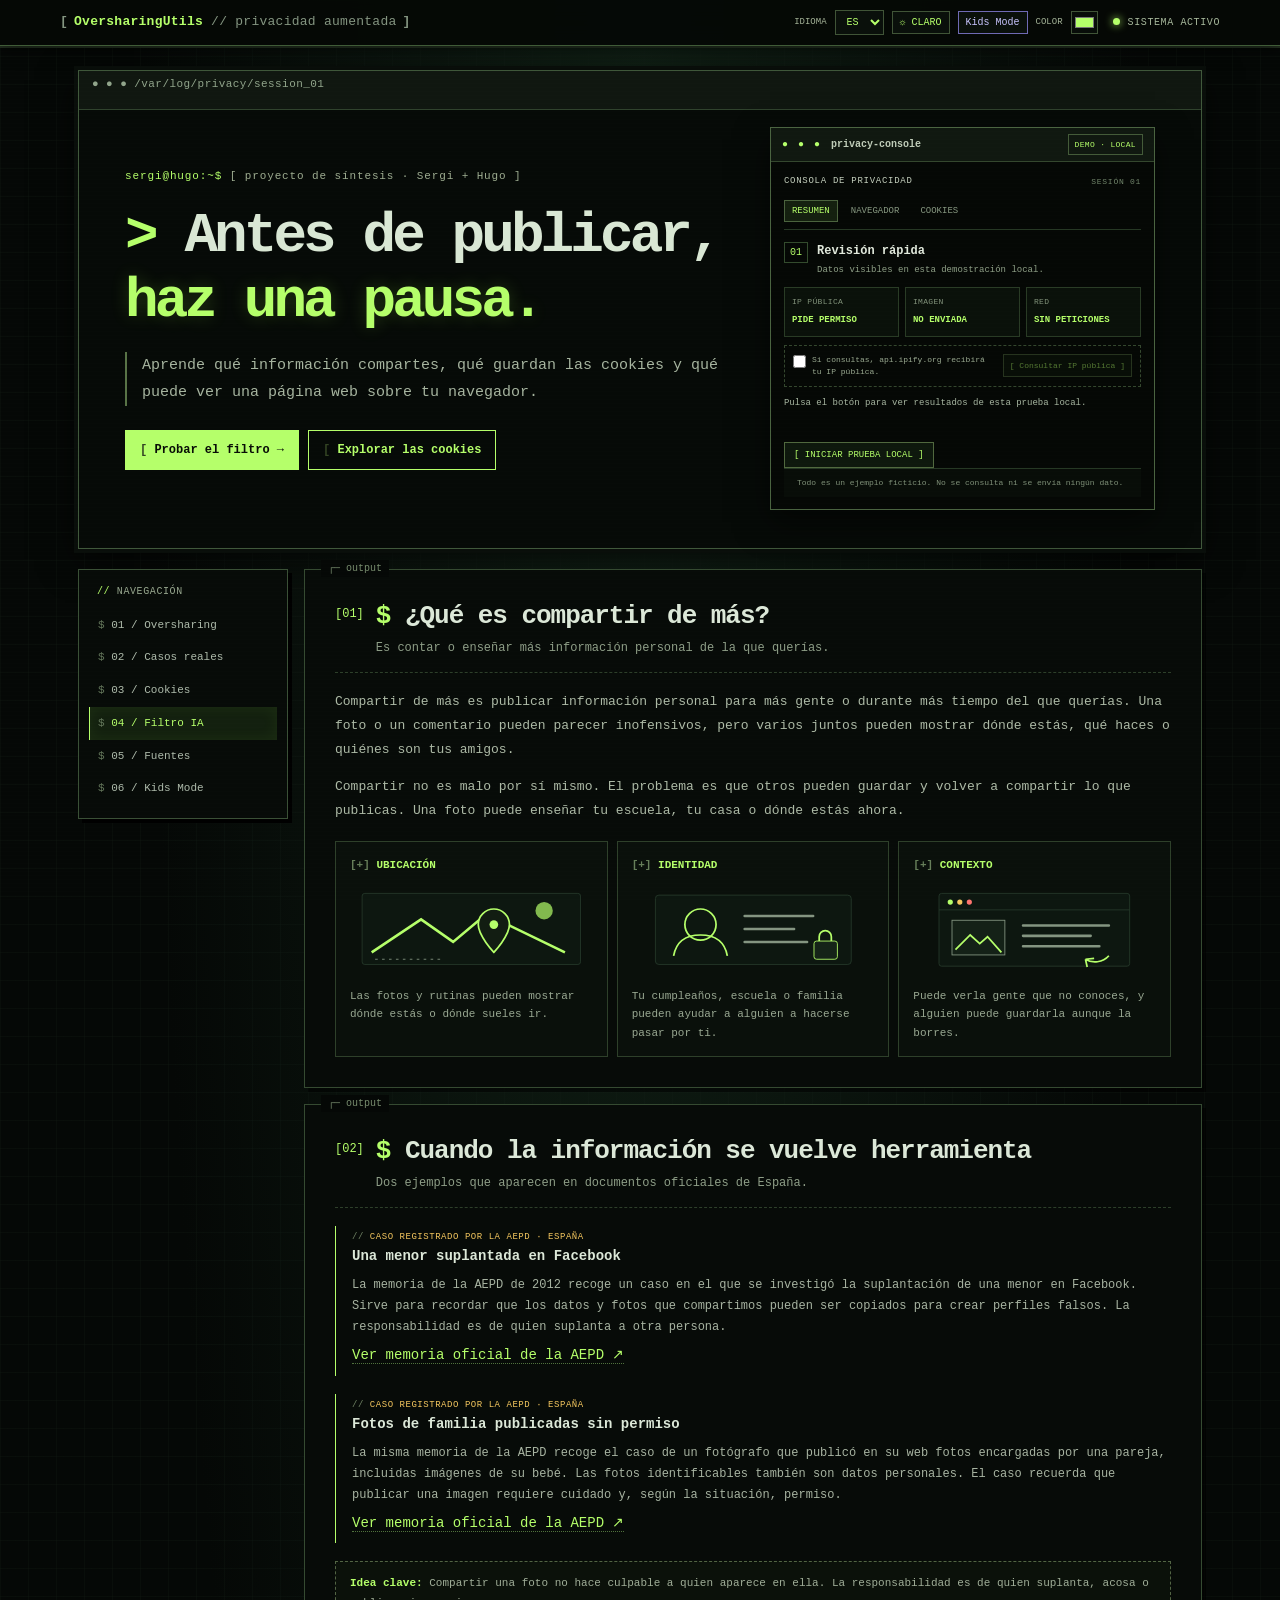
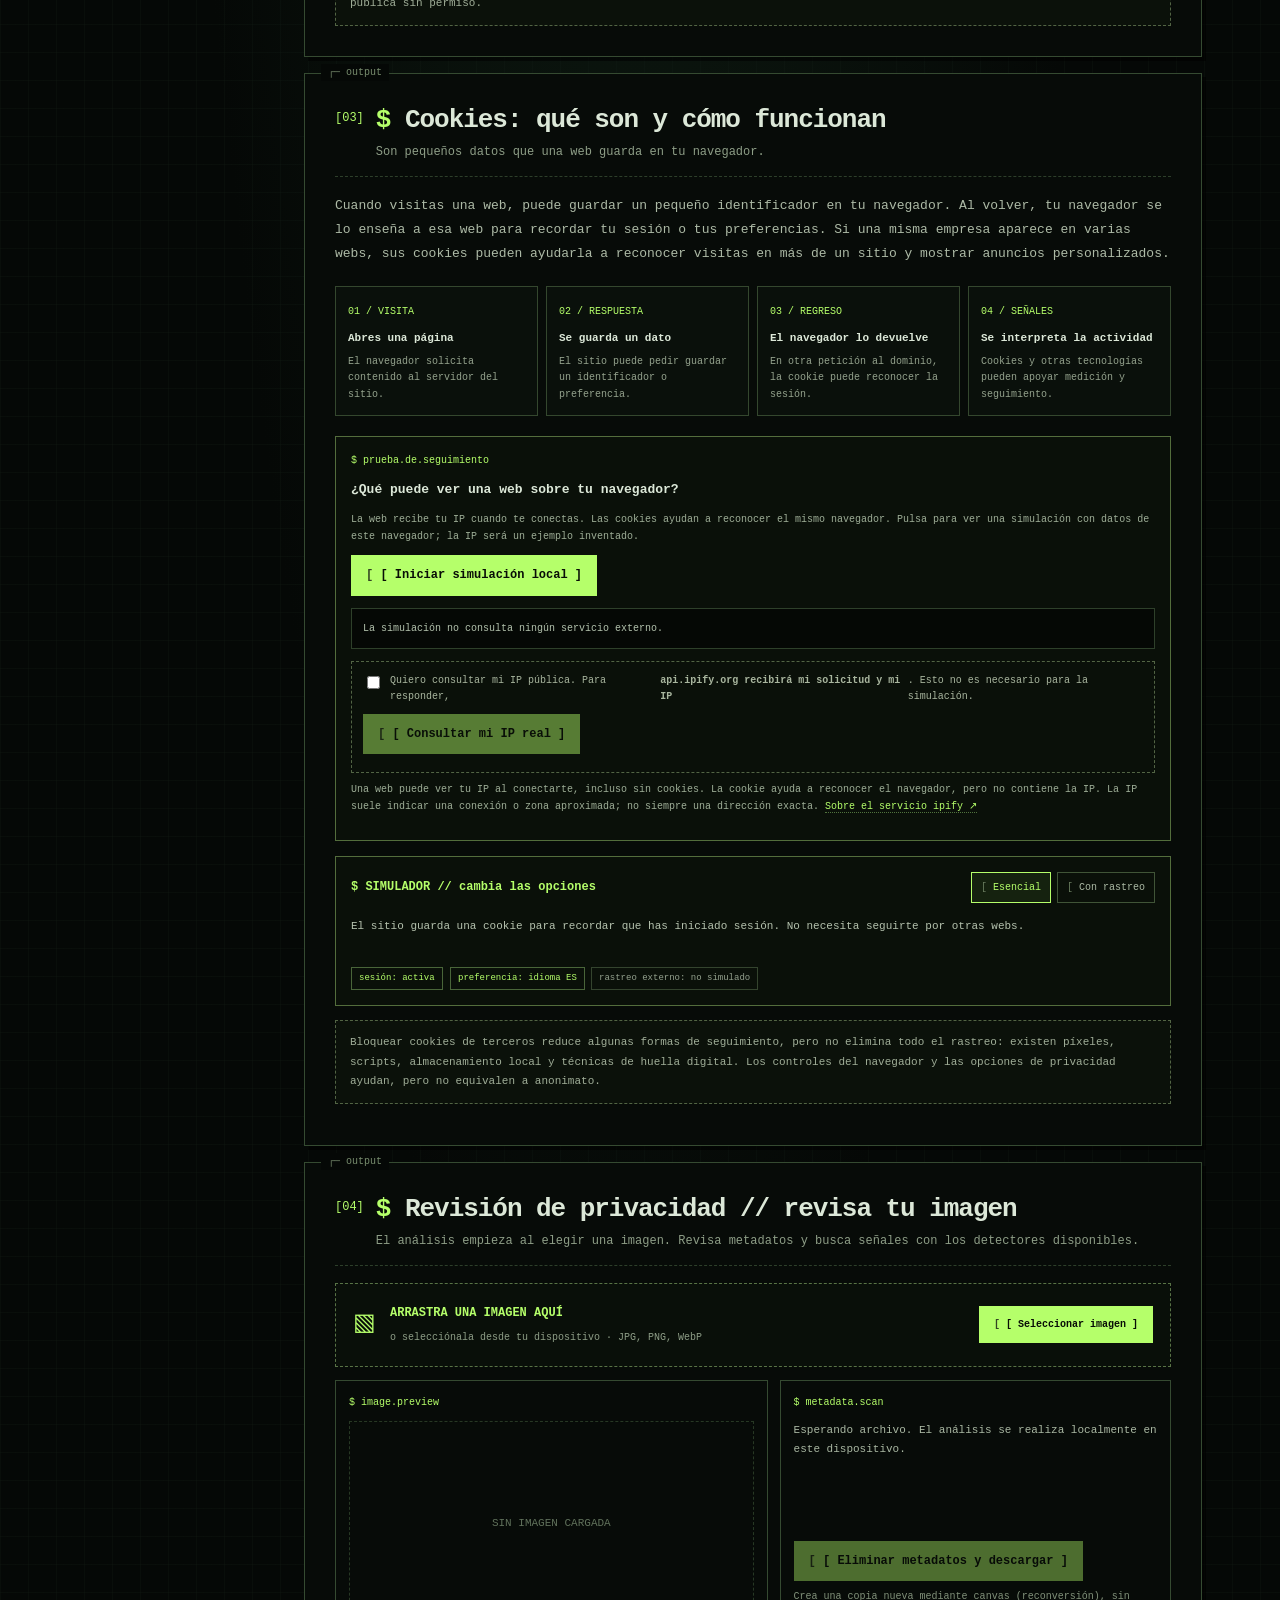
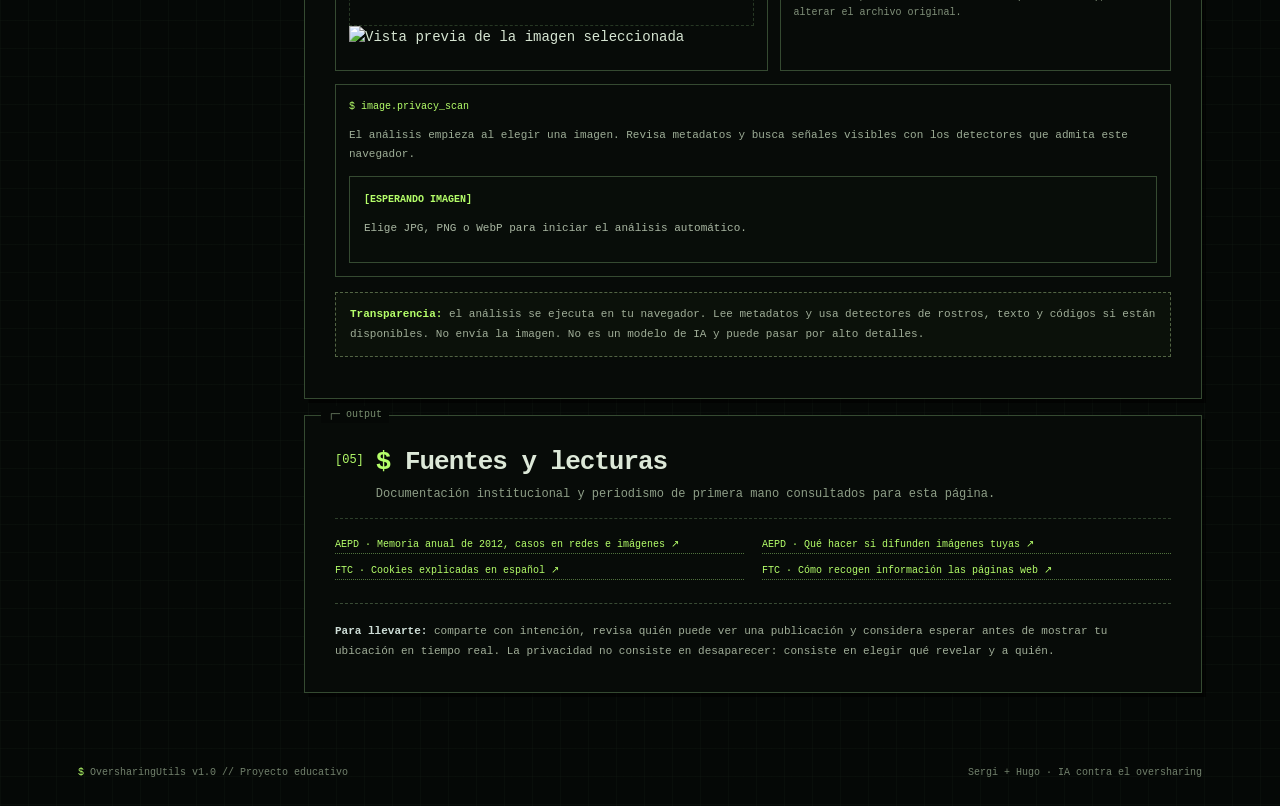
==== commit 182cc2b5: "Rename index(1).html to index.html" ====
--- a/index.html
+++ b/index.html
@@ -47,11 +47,11 @@
 
 /* Extra interaction layer */
 .terminal-screen{position:relative}.terminal-run{font:inherit;font-size:9px;background:transparent;color:var(--green);border:1px solid #435a37;padding:5px 8px;margin-top:8px;transition:background .2s,transform .2s,box-shadow .2s}.terminal-run:hover{background:#14200f;transform:translateY(-2px);box-shadow:0 0 14px color-mix(in srgb,var(--green) 25%,transparent)}.terminal-run:disabled{opacity:.65}.terminal-run-output{min-height:0;margin-top:6px;color:#aebeaa;font-size:9px;line-height:1.8}.terminal-run-output .line{animation:lineIn .3s ease both}.terminal-run-output .line:last-child{color:var(--green)}@keyframes lineIn{from{opacity:0;transform:translateX(-8px)}to{opacity:1;transform:translateX(0)}}
-.reveal{opacity:0;transform:translateY(20px) scale(.99);transition:opacity .55s ease,transform .55s cubic-bezier(.2,.7,.2,1);transition-delay:var(--reveal-delay,0ms)}.reveal.is-visible{opacity:1;transform:translateY(0) scale(1)}
+.reveal{opacity:0;transform:translateY(8px);transition:opacity .18s ease,transform .18s ease;transition-delay:0ms}.reveal.is-visible{opacity:1;transform:translateY(0);animation:terminalTyping var(--typing-duration,.7s) steps(8,end) both;animation-delay:var(--reveal-delay,0ms)}@keyframes terminalTyping{0%{filter:brightness(.72);letter-spacing:.1em}100%{filter:brightness(1);letter-spacing:0em}}.reveal.is-visible h2::after,.reveal.is-visible h3::after{content:' ▍';color:var(--green);animation:terminalCaret .45s steps(2,end) 3 forwards}@keyframes terminalCaret{0%,49%{opacity:1}50%,100%{opacity:0}}
 .demo-output{transition:opacity .2s,transform .2s}.demo-output.changing{opacity:0;transform:translateY(5px)}.cookie-row .chip{animation:chipIn .32s cubic-bezier(.2,.8,.2,1) both}.cookie-row .chip:nth-child(2){animation-delay:50ms}.cookie-row .chip:nth-child(3){animation-delay:100ms}.cookie-row .chip:nth-child(4){animation-delay:150ms}.cookie-row .chip:nth-child(5){animation-delay:200ms}@keyframes chipIn{from{opacity:0;transform:translateY(7px) scale(.95)}to{opacity:1;transform:translateY(0) scale(1)}}
 .image-result.is-scanning{border-color:var(--amber);box-shadow:0 0 0 1px color-mix(in srgb,var(--amber) 20%,transparent);animation:scanPulse 1s ease-in-out infinite alternate}@keyframes scanPulse{to{box-shadow:0 0 18px color-mix(in srgb,var(--amber) 17%,transparent)}}.image-result.is-done{animation:resultPop .4s ease both}@keyframes resultPop{from{opacity:.55;transform:translateY(5px)}to{opacity:1;transform:translateY(0)}}
 .tracking-output .meta-row{animation:lineIn .35s ease both}.tracking-output .meta-row:nth-child(2){animation-delay:50ms}.tracking-output .meta-row:nth-child(3){animation-delay:100ms}.tracking-output .meta-row:nth-child(4){animation-delay:150ms}.tracking-output .meta-row:nth-child(5){animation-delay:200ms}.tracking-output .meta-row:nth-child(6){animation-delay:250ms}.tracking-output .meta-row:nth-child(7){animation-delay:300ms}
-@media(prefers-reduced-motion:reduce){.reveal{opacity:1;transform:none}.terminal-run-output .line,.cookie-row .chip,.image-result.is-scanning{animation:none!important}}
+@media(prefers-reduced-motion:reduce){.reveal{opacity:1;transform:none}.reveal.is-visible,.reveal.is-visible h2::after,.reveal.is-visible h3::after{animation:none}.terminal-run-output .line,.cookie-row .chip,.image-result.is-scanning{animation:none!important}}
 
 
 .read-progress{position:fixed;z-index:8;top:46px;left:0;right:0;height:2px;background:#233020}.read-progress i{display:block;width:0;height:100%;background:var(--green);box-shadow:0 0 8px var(--green)}.side a.active{color:var(--green);background:#13200f;border-left-color:var(--green);box-shadow:inset 0 0 15px #aaff4911}.scan-bar{height:3px;margin-top:10px;background:#283824;overflow:hidden}.scan-bar i{display:block;width:32%;height:100%;background:var(--green);box-shadow:0 0 8px var(--green);animation:scanner 1.1s ease-in-out infinite alternate}@keyframes scanner{from{transform:translateX(0)}to{transform:translateX(210%)}}.btn{position:relative;overflow:hidden;isolation:isolate}.ripple-dot{position:absolute;z-index:-1;border-radius:50%;background:#ffffff40;transform:scale(0);animation:ripplePulse .55s ease-out forwards;pointer-events:none}@keyframes ripplePulse{to{transform:scale(1);opacity:0}}
@@ -138,7 +138,7 @@
 function setTheme(mode){document.body.classList.toggle('light',mode==='light');themeToggle.textContent=mode==='light'?(langSelect.value==='ca'?'☾ FOSC':langSelect.value==='en'?'☾ DARK':'☾ OSCURO'):(langSelect.value==='ca'?'☼ CLAR':langSelect.value==='en'?'☼ LIGHT':'☼ CLARO');setPref('filtro-theme',mode)}themeToggle.addEventListener('click',()=>setTheme(document.body.classList.contains('light')?'dark':'light'));setTheme(getPref('filtro-theme','dark'));accentColor.value=getPref('filtro-accent','#b5ff6a');function applyAccent(color){document.documentElement.style.setProperty('--green',color);document.documentElement.style.setProperty('--mint',color);setPref('filtro-accent',color)}accentColor.addEventListener('input',()=>applyAccent(accentColor.value));applyAccent(accentColor.value);
 
 // Scroll reveals: appear as each section enters view.
-const revealTargets=document.querySelectorAll('.hero-copy,.hero-terminal,.side,.section-head,.card,.case,.step,.tracking-demo,.image-grid,.visual-check,.sources a');if('IntersectionObserver'in window){const revealObserver=new IntersectionObserver(entries=>entries.forEach(entry=>{entry.target.classList.toggle('is-visible',entry.isIntersecting)}),{threshold:.12});revealTargets.forEach((el,i)=>{el.classList.add('reveal');el.style.setProperty('--reveal-delay',Math.min(i%4,3)*65+'ms');revealObserver.observe(el)})}else revealTargets.forEach(el=>el.classList.add('is-visible'));
+const revealTargets=document.querySelectorAll('.hero-copy,.hero-terminal,.side,.section-head,.card,.case,.step,.tracking-demo,.image-grid,.visual-check,.sources a');if('IntersectionObserver'in window){const revealObserver=new IntersectionObserver(entries=>entries.forEach(entry=>{entry.target.classList.toggle('is-visible',entry.isIntersecting)}),{threshold:.12});revealTargets.forEach((el,i)=>{el.classList.add('reveal');const chars=el.textContent.trim().length;el.style.setProperty('--typing-steps',Math.max(16,Math.min(chars,80)));el.style.setProperty('--typing-duration',Math.max(.3,Math.min(chars*.004,1))+'s');el.style.setProperty('--reveal-delay',Math.min(i%4,3)*65+'ms');revealObserver.observe(el)})}else revealTargets.forEach(el=>el.classList.add('is-visible'));
 // Interactive console: local browser facts plus clearly fictional cookie examples.
 const consoleTabs=[...document.querySelectorAll('.console-tab')];
 const consoleTitle=document.getElementById('consoleTitle');
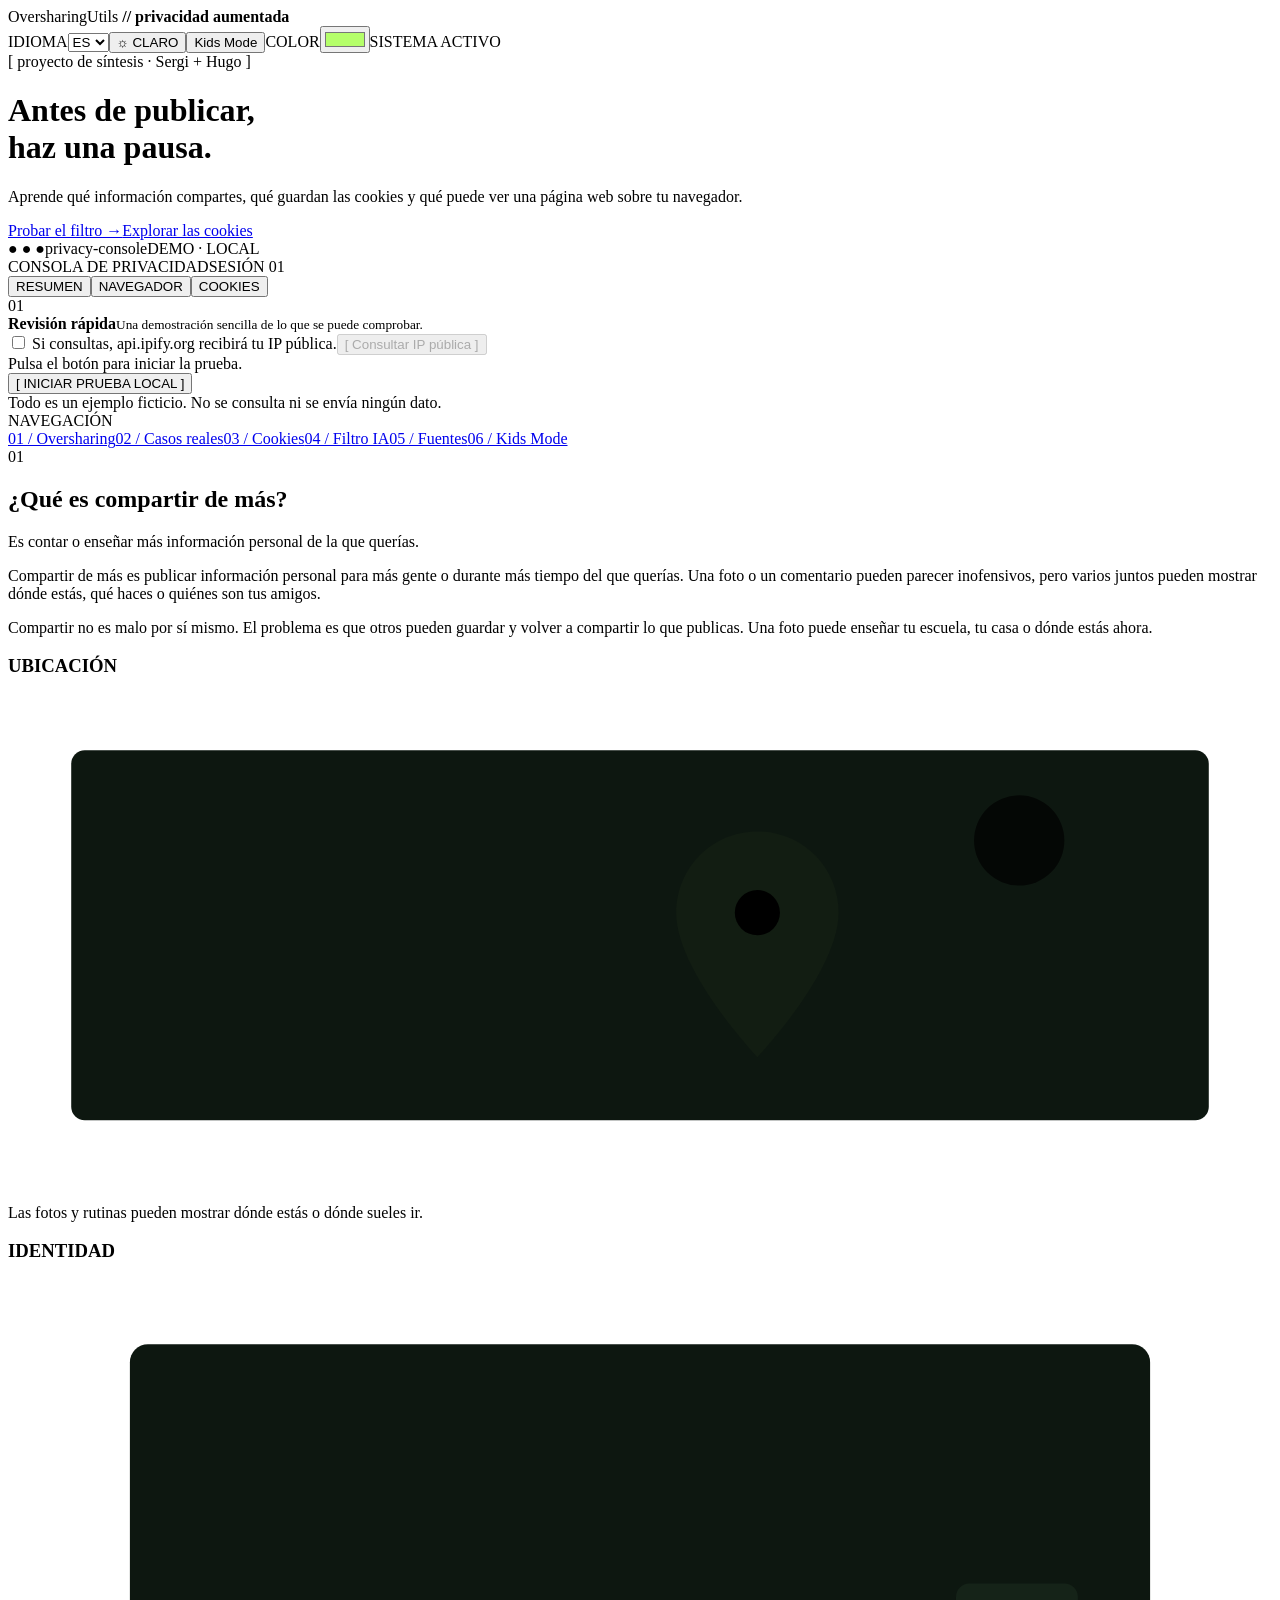
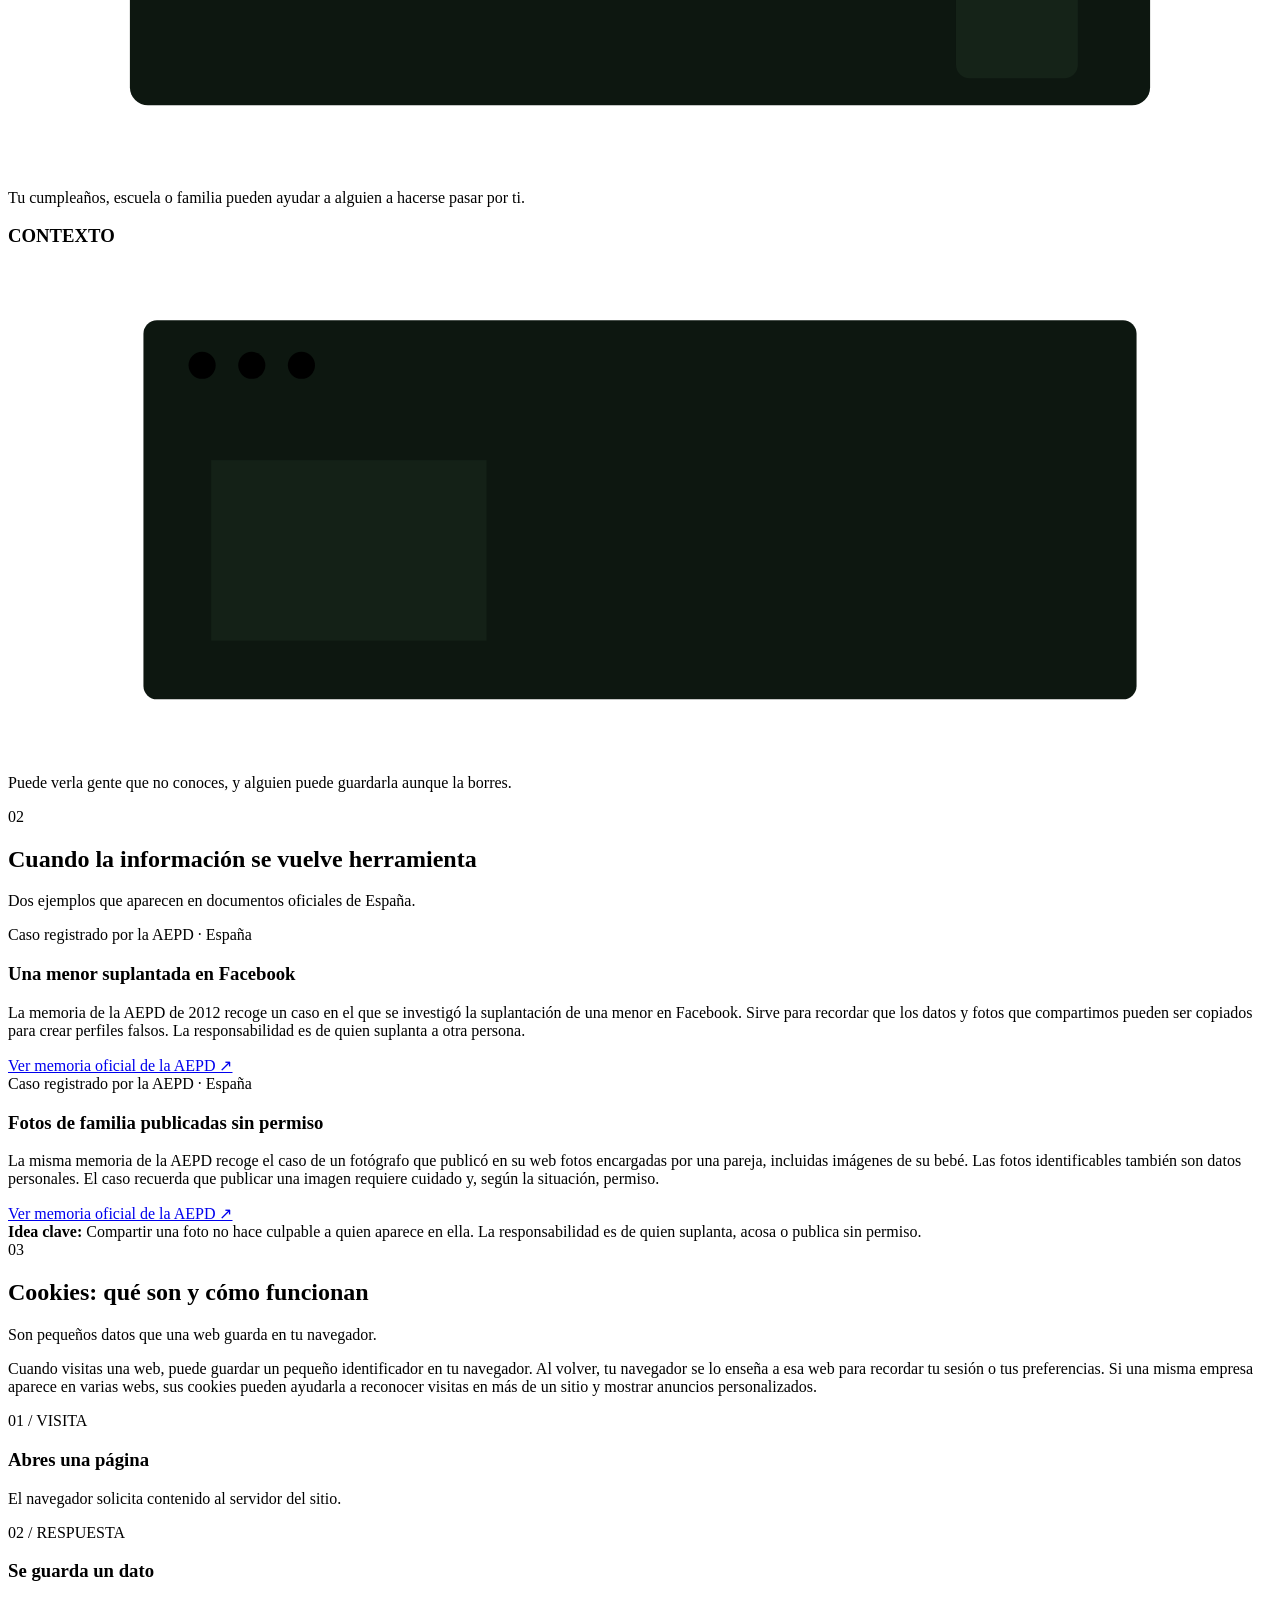
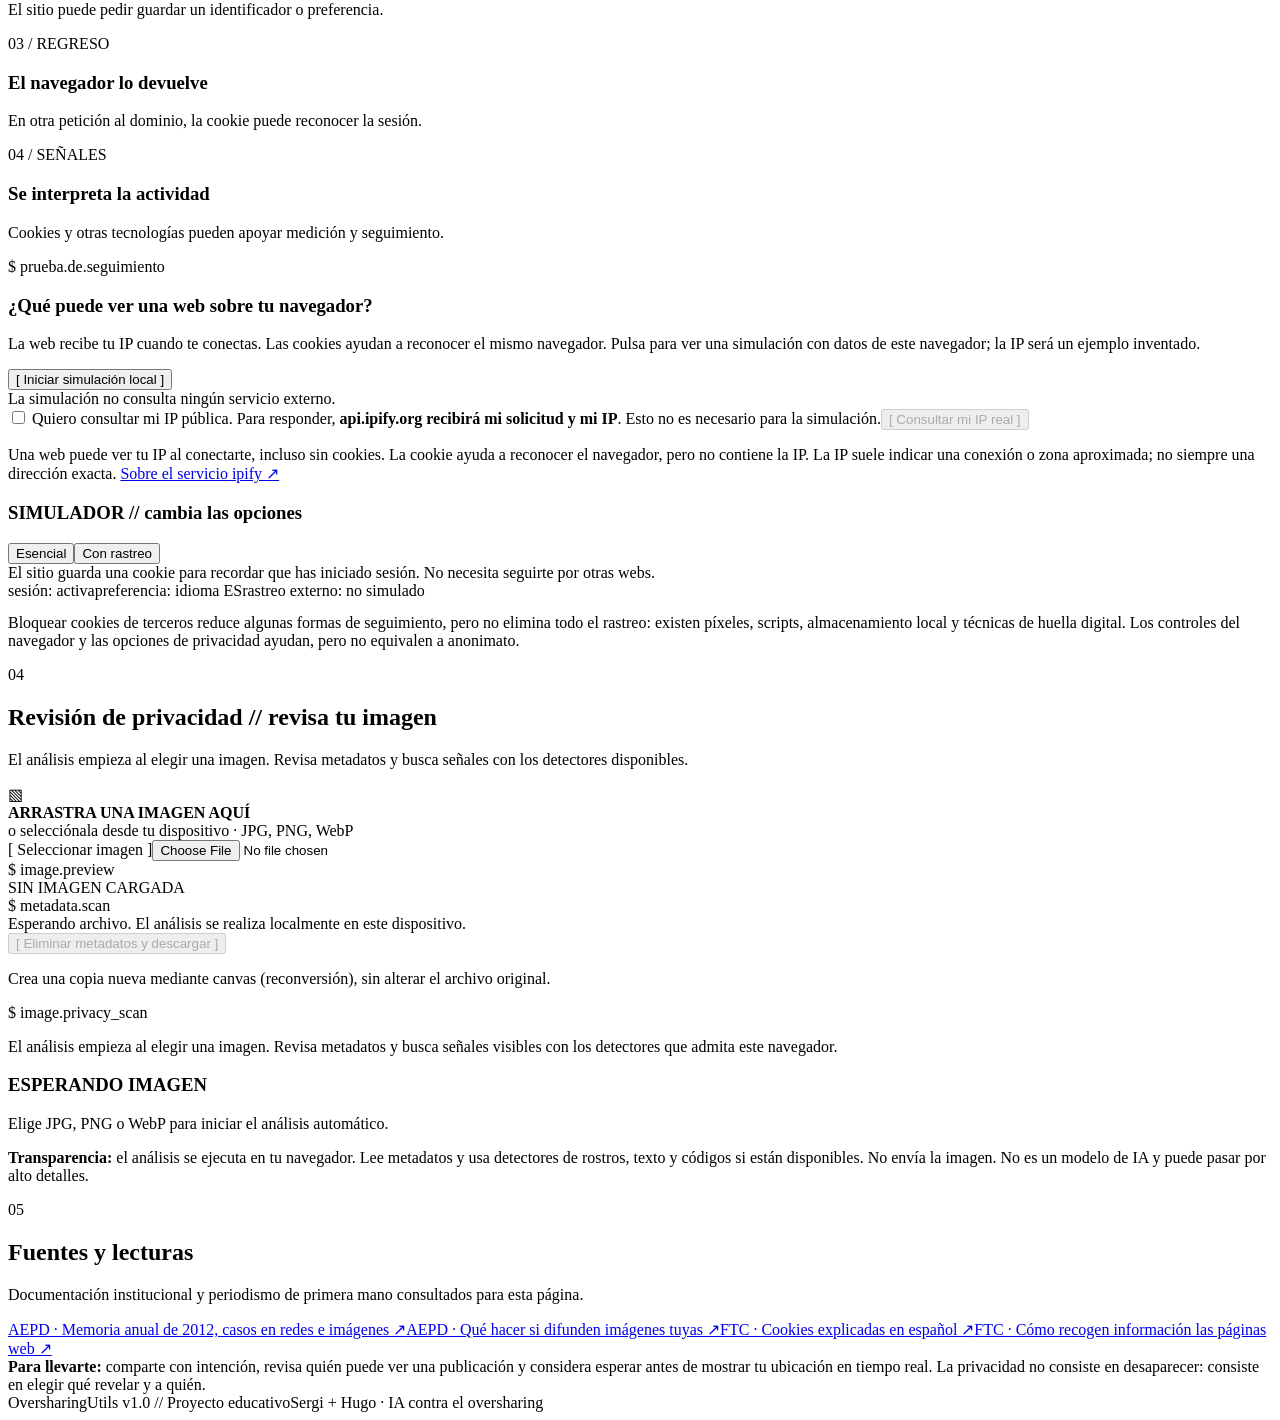
==== commit 4fbbd040: "Add files via upload" ====
--- a/index.html
+++ b/index.html
@@ -3,70 +3,7 @@
 <head>
 <meta charset="utf-8"><meta name="viewport" content="width=device-width,initial-scale=1">
 <meta name="description" content="Proyecto educativo sobre oversharing, privacidad digital y cookies rastreadoras."><title>OversharingUtils // privacidad digital</title>
-<style>
-:root{--bg:#080e12;--panel:#0d171c;--line:#1d3538;--green:#8dffb0;--mint:#48d99c;--text:#e2eee9;--muted:#91aaa1;--amber:#ffd27a;--red:#ff7e78;--blue:#86d8ff;--mono:ui-monospace,SFMono-Regular,Consolas,monospace}*{box-sizing:border-box}html{scroll-behavior:smooth}body{margin:0;background:radial-gradient(ellipse at 70% -10%,#15352d 0,transparent 38%),var(--bg);color:var(--text);font:15px/1.65 var(--mono)}a{color:var(--green)}button,textarea{font:inherit}button{cursor:pointer}header{height:68px;position:sticky;top:0;z-index:4;background:#080e12eF;border-bottom:1px solid var(--line);backdrop-filter:blur(12px);display:flex;align-items:center;justify-content:space-between;padding:0 max(22px,calc((100vw - 1200px)/2))}.brand{font-weight:800;letter-spacing:.08em;color:var(--green)}.brand b{color:var(--muted);font-weight:400}.status{font-size:12px;color:var(--muted)}.led{display:inline-block;width:8px;height:8px;border-radius:50%;background:var(--mint);box-shadow:0 0 12px var(--mint);margin-right:8px}main{max-width:1200px;margin:auto;padding:38px 22px 80px}.hero{padding:54px 0 40px;max-width:900px}.eyebrow{color:var(--mint);font-size:12px;letter-spacing:.16em;text-transform:uppercase}.hero h1{font-size:clamp(38px,7vw,76px);line-height:1.05;letter-spacing:-.06em;margin:18px 0}.hero h1 span{color:var(--green)}.hero p{font:18px/1.65 system-ui,sans-serif;color:#b5c8c0;max-width:700px}.hero-actions{display:flex;gap:12px;flex-wrap:wrap;margin-top:25px}.btn{border:1px solid var(--mint);background:var(--mint);color:#07120e;padding:11px 16px;border-radius:5px;font-weight:700;text-decoration:none}.btn.alt{background:transparent;color:var(--green)}.layout{display:grid;grid-template-columns:220px 1fr;gap:26px}.side{align-self:start;position:sticky;top:92px;border:1px solid var(--line);background:#0b1418;padding:16px;border-radius:7px}.side .label{font-size:11px;color:var(--muted);letter-spacing:.13em;margin-bottom:10px}.side a{display:block;padding:8px 9px;color:#afc2ba;text-decoration:none;border-radius:4px;font-size:13px}.side a:hover{background:#13251f;color:var(--green)}section{scroll-margin-top:95px;margin-bottom:20px}.panel{border:1px solid var(--line);background:linear-gradient(150deg,#0d171c,#0a1216);border-radius:8px;padding:clamp(20px,4vw,34px);box-shadow:0 14px 36px #0002}.section-head{display:flex;gap:15px;align-items:flex-start;margin-bottom:19px}.num{color:var(--mint);font-size:13px;padding-top:6px}.section-head h2{font-size:clamp(22px,4vw,32px);line-height:1.2;margin:0;letter-spacing:-.04em}.section-head p{margin:8px 0 0;color:var(--muted);font:15px/1.6 system-ui,sans-serif}.bodycopy{font:16px/1.75 system-ui,sans-serif;color:#bed0c9}.bodycopy strong{color:var(--text)}.cards{display:grid;grid-template-columns:repeat(3,1fr);gap:12px;margin-top:20px}.card{border:1px solid var(--line);padding:17px;border-radius:6px;background:#0a1317}.card h3{font-size:14px;color:var(--green);margin:0 0 7px}.card p{font:14px/1.6 system-ui,sans-serif;color:#adbfba;margin:0}.case{border-left:2px solid var(--mint);padding:5px 0 8px 18px;margin:19px 0}.case h3{margin:0;color:#e5f3ec;font-size:17px}.case .tag{font-size:10px;color:var(--amber);text-transform:uppercase;letter-spacing:.1em}.case p{font:14px/1.7 system-ui,sans-serif;color:#b7c9c2;margin:6px 0}.note{font:13px/1.7 system-ui,sans-serif;color:var(--muted);border:1px solid #34453d;background:#101a17;padding:13px 15px;border-radius:5px}.cookie-flow{display:grid;grid-template-columns:repeat(4,1fr);gap:10px;margin:22px 0}.step{border:1px solid var(--line);background:#0b1418;padding:14px;border-radius:5px;position:relative}.step .n{color:var(--mint);font-size:12px}.step h3{font-size:13px;margin:6px 0}.step p{font:13px/1.55 system-ui,sans-serif;color:var(--muted);margin:0}.demo{border:1px solid #315147;background:#0a1714;padding:18px;border-radius:6px}.demo-head{display:flex;justify-content:space-between;gap:12px;align-items:center}.demo h3{font-size:15px;margin:0}.switches{display:flex;gap:8px;flex-wrap:wrap}.switches button,.smallbtn{background:#111e1a;color:var(--text);border:1px solid #315147;padding:7px 11px;border-radius:4px;font-size:12px}.switches button.active{background:#143c2b;color:var(--green);border-color:var(--mint)}.demo-output{font-size:13px;color:#b4c9c0;margin:14px 0 0;min-height:42px}.cookie-row{display:flex;gap:8px;flex-wrap:wrap;margin-top:13px}.chip{padding:4px 8px;border:1px solid var(--line);border-radius:4px;font-size:11px;color:var(--muted)}.chip.ok{color:var(--green);border-color:#316844}.chip.warn{color:var(--amber);border-color:#6c5630}.ai-grid{display:grid;grid-template-columns:1.05fr .95fr;gap:16px}.ai-box textarea{width:100%;min-height:150px;resize:vertical;background:#070e11;color:var(--text);border:1px solid #29413b;border-radius:5px;padding:13px;outline:none}.ai-box textarea:focus{border-color:var(--mint)}.analyze{margin-top:10px}.result{background:#0a1317;border:1px solid var(--line);border-radius:5px;padding:16px;min-height:206px}.result h3{font-size:13px;color:var(--mint);margin:0 0 8px}.score{font-size:25px;margin:0 0 4px}.result p,.result li{font:13px/1.6 system-ui,sans-serif;color:#b9cbc4}.result ul{padding-left:18px}.safe{color:var(--green)}.caution{color:var(--amber)}.danger{color:var(--red)}.footer{margin-top:26px;border-top:1px solid var(--line);padding-top:24px;color:var(--muted);font:13px/1.7 system-ui,sans-serif}.sources{display:grid;grid-template-columns:1fr 1fr;gap:8px 24px;margin-top:12px}.sources a{font-size:12px}.footer strong{color:#cfdfd8}footer{max-width:1200px;margin:auto;padding:0 22px 35px;color:#698078;font-size:11px;display:flex;justify-content:space-between} @media(max-width:800px){.layout{grid-template-columns:1fr}.side{position:static;display:flex;overflow:auto;gap:4px;align-items:center}.side .label{display:none}.side a{white-space:nowrap}.cards{grid-template-columns:1fr}.cookie-flow{grid-template-columns:1fr 1fr}.ai-grid{grid-template-columns:1fr}}@media(max-width:480px){.cookie-flow{grid-template-columns:1fr}.status{font-size:10px}}
-
-/* CONSOLE REDESIGN — layout inspired by a live terminal session */
-:root{--bg:#050806;--panel:#080d09;--line:#26392a;--green:#b5ff6a;--mint:#5cff9a;--text:#d6e5d2;--muted:#849581;--amber:#f6c85f;--red:#ff756f;--blue:#70c9ff;--mono:"SFMono-Regular",Consolas,"Liberation Mono",monospace}
-*{box-sizing:border-box}html{scroll-behavior:smooth;scroll-padding-top:90px}body{margin:0;color:var(--text);font:14px/1.7 var(--mono);background-color:var(--bg);background-image:linear-gradient(#14201840 1px,transparent 1px),linear-gradient(90deg,#14201840 1px,transparent 1px),radial-gradient(ellipse at 50% 0,#102015 0,transparent 55%);background-size:28px 28px,28px 28px,auto;}
-body:after{content:"";pointer-events:none;position:fixed;inset:0;z-index:8;opacity:.11;background:repeating-linear-gradient(to bottom,transparent 0px,transparent 3px,#0a100b 4px);mix-blend-mode:screen}
-a{color:var(--green);text-decoration:none;border-bottom:1px dotted #50723d}a:hover{color:#fff;border-color:var(--mint)}button,textarea{font:inherit}button{cursor:pointer}
-header{height:46px;position:sticky;top:0;z-index:9;background:#060906f2;border-bottom:1px solid #405b38;display:flex;align-items:center;justify-content:space-between;padding:0 max(18px,calc((100vw - 1160px)/2));box-shadow:0 3px 18px #0008}.brand{font-weight:700;letter-spacing:.02em;color:var(--green);font-size:13px}.brand:before{content:"[";color:var(--muted);margin-right:6px}.brand:after{content:"]";color:var(--muted);margin-left:6px}.brand b{color:var(--muted);font-weight:400}.status{font-size:10px;color:#a6b79b;letter-spacing:.06em}.led{display:inline-block;width:7px;height:7px;border-radius:50%;background:var(--mint);box-shadow:0 0 8px var(--mint);margin-right:8px}
-main{max-width:1160px;margin:24px auto 0;padding:0 18px 55px}.hero{position:relative;padding:55px clamp(22px,5vw,62px) 36px;max-width:none;margin-bottom:20px;background:#060a07;border:1px solid #40583b;box-shadow:0 0 0 4px #090e0a,0 10px 36px #000b}.hero:before{content:"●  ●  ●     /var/log/privacy/session_01";display:block;position:absolute;top:0;left:0;right:0;height:30px;padding:4px 13px;border-bottom:1px solid #30432d;background:#101710;color:#91a58b;font-size:11px;letter-spacing:.04em}.eyebrow{color:#9ead91;font-size:11px;letter-spacing:.08em;text-transform:none}.eyebrow:before{content:"sergi@hugo:~$ ";color:var(--mint)}.hero h1{font-size:clamp(31px,5vw,58px);line-height:1.16;letter-spacing:-.07em;margin:18px 0;color:#d9e7d4;font-weight:700}.hero h1:before{content:"> ";color:var(--mint)}.hero h1 span{color:var(--green);text-shadow:0 0 18px #aaff4933}.hero p{font:15px/1.8 var(--mono);color:#a6b49f;max-width:760px;border-left:2px solid #587346;padding-left:15px;margin:18px 0}.hero-actions{display:flex;gap:9px;flex-wrap:wrap;margin-top:24px}.btn{border:1px solid var(--green);background:var(--green);color:#080d06;padding:9px 14px;border-radius:0;font-weight:700;text-decoration:none;font-size:12px}.btn:before{content:"[ ";color:#334423}.btn:hover{background:#dcffb7;color:#080d06}.btn.alt{background:transparent;color:var(--green)}
-.layout{display:grid;grid-template-columns:210px minmax(0,1fr);gap:16px}.side{align-self:start;position:sticky;top:62px;border:1px solid #3a5036;border-radius:0;background:#070b08;padding:13px 10px;box-shadow:4px 4px 0 #000}.side .label{font-size:10px;color:#97a78e;letter-spacing:.06em;margin:0 8px 9px}.side .label:before{content:"// ";color:var(--mint)}.side a{display:block;padding:7px 8px;color:#aebbab;text-decoration:none;border-radius:0;font-size:11px;border:0;border-left:1px solid transparent}.side a:before{content:"$ ";color:#64775b}.side a:hover{background:#111a10;color:var(--green);border-left-color:var(--mint)}section{scroll-margin-top:65px;margin-bottom:16px}.panel{position:relative;border:1px solid #354a31;background:#070b08;border-radius:0;padding:clamp(18px,3vw,30px);box-shadow:4px 4px 0 #0008}.panel:before{content:"┌─ output";position:absolute;top:-10px;left:16px;padding:0 7px;background:var(--bg);color:#788d6e;font-size:10px}.section-head{display:flex;gap:12px;align-items:flex-start;margin-bottom:17px;border-bottom:1px dashed #2d3f2a;padding-bottom:14px}.num{color:var(--mint);font-size:12px;padding-top:4px}.num:before{content:"["}.num:after{content:"]"}.section-head h2{font-size:clamp(19px,3vw,26px);line-height:1.3;margin:0;letter-spacing:-.04em;color:#dce8d8}.section-head h2:before{content:"$ ";color:var(--mint)}.section-head p{margin:5px 0 0;color:#8e9e87;font:12px/1.6 var(--mono)}.bodycopy{font:13px/1.85 var(--mono);color:#adbaa6}.bodycopy strong{color:var(--green)}.cards{display:grid;grid-template-columns:repeat(3,1fr);gap:9px;margin-top:18px}.card{border:1px solid #2e402a;padding:14px;border-radius:0;background:#0a100b}.card h3{font-size:11px;color:var(--green);margin:0 0 7px}.card h3:before{content:"[+] ";color:#667e59}.card p{font:11px/1.7 var(--mono);color:#99a892;margin:0}.case{border-left:1px solid var(--mint);padding:4px 0 8px 16px;margin:18px 0}.case h3{margin:0;color:#dce8d8;font-size:14px}.case .tag{font-size:9px;color:var(--amber);text-transform:uppercase;letter-spacing:.06em}.case .tag:before{content:"// ";color:#718565}.case p{font:12px/1.75 var(--mono);color:#a7b3a1;margin:6px 0}.note{font:11px/1.75 var(--mono);color:#a0ae98;border:1px dashed #526444;background:#0b110a;padding:12px 14px;border-radius:0}.note strong{color:var(--green)}
-.cookie-flow{display:grid;grid-template-columns:repeat(4,1fr);gap:8px;margin:20px 0}.step{border:1px solid #34472e;background:#0a100b;padding:12px;border-radius:0;position:relative}.step .n{color:var(--mint);font-size:10px}.step h3{font-size:11px;margin:6px 0;color:#dce8d8}.step p{font:10px/1.65 var(--mono);color:#94a28d;margin:0}.demo{border:1px solid #536d3c;background:#0a1009;padding:15px;border-radius:0}.demo-head{display:flex;justify-content:space-between;gap:12px;align-items:center}.demo h3{font-size:12px;margin:0;color:var(--green)}.demo h3:before{content:"$ ";color:var(--mint)}.switches{display:flex;gap:6px;flex-wrap:wrap}.switches button,.smallbtn{background:#0a1009;color:#abb9a4;border:1px solid #405437;padding:6px 9px;border-radius:0;font-size:10px}.switches button:before{content:"[ ";color:#677a5d}.switches button.active{background:#15220f;color:var(--green);border-color:var(--mint)}.demo-output{font-size:11px;line-height:1.7;color:#b5c2ae;margin:14px 0 0;min-height:38px}.cookie-row{display:flex;gap:7px;flex-wrap:wrap;margin-top:12px}.chip{padding:3px 7px;border:1px solid #34442e;border-radius:0;font-size:9px;color:#94a18e}.chip.ok{color:var(--green);border-color:#496539}.chip.warn{color:var(--amber);border-color:#74602e}.ai-grid{display:grid;grid-template-columns:1.05fr .95fr;gap:13px}.ai-box textarea{width:100%;min-height:150px;resize:vertical;background:#050805;color:var(--green);border:1px solid #3a5033;border-radius:0;padding:12px;outline:none;font:12px/1.7 var(--mono)}.ai-box textarea::placeholder{color:#71816a}.ai-box textarea:focus{border-color:var(--mint);box-shadow:0 0 0 1px #5cff9a33}.analyze{margin-top:9px}.result{background:#080d09;border:1px solid #354a31;border-radius:0;padding:14px;min-height:206px}.result h3{font-size:10px;color:var(--mint);margin:0 0 8px}.result h3:before{content:"["}.result h3:after{content:"]"}.score{font-size:19px;margin:0 0 4px;color:var(--amber)}.result p,.result li{font:11px/1.7 var(--mono);color:#aab8a3}.result ul{padding-left:18px}.safe{color:var(--green)}.caution{color:var(--amber)}.danger{color:var(--red)}.footer{margin-top:23px;border-top:1px dashed #394b34;padding-top:18px;color:#a0ae98;font:11px/1.8 var(--mono)}.sources{display:grid;grid-template-columns:1fr 1fr;gap:8px 18px;margin-top:12px}.sources a{font-size:10px}footer{max-width:1160px;margin:auto;padding:0 18px 25px;color:#72816c;font-size:10px;display:flex;justify-content:space-between}footer span:first-child:before{content:"$ " ;color:var(--mint)}
-@media(max-width:800px){main{margin-top:16px}.layout{grid-template-columns:1fr}.side{position:static;display:flex;overflow:auto;gap:3px;align-items:center;padding:6px}.side .label{display:none}.side a{white-space:nowrap}.cards{grid-template-columns:1fr}.cookie-flow{grid-template-columns:1fr 1fr}.ai-grid{grid-template-columns:1fr}.panel:before{content:"┌─ stdout"}}@media(max-width:480px){.cookie-flow{grid-template-columns:1fr}.status{font-size:8px}.hero{padding-top:53px}.hero h1{font-size:31px}.sources{grid-template-columns:1fr}footer{font-size:8px}}
-
-
-.image-tool{display:grid;gap:13px}.upload-zone{display:flex;gap:14px;align-items:center;flex-wrap:wrap;padding:17px;border:1px dashed #587346;background:#090f09}.upload-zone strong{color:var(--green);font-size:12px}.upload-zone span{color:#8e9e87;font-size:10px}.upload-icon{font-size:24px;color:var(--mint)}.file-pick{position:relative;overflow:hidden;margin-left:auto;font-size:10px}.file-pick input{position:absolute;inset:0;opacity:0;cursor:pointer}.image-grid{display:grid;grid-template-columns:1.05fr .95fr;gap:12px}.preview-box,.metadata-box,.visual-check{border:1px solid #354a31;background:#070b08;padding:13px;min-width:0}.terminal-label{font-size:10px;color:var(--mint);margin-bottom:10px}.preview-placeholder{min-height:205px;display:grid;place-items:center;color:#60715b;border:1px dashed #273824;font-size:11px}.preview-box img{display:block;max-width:100%;max-height:340px;object-fit:contain;margin:auto}.file-info,.mini-note{font-size:10px;color:#81917a;margin-top:8px}.metadata-output{min-height:120px;font-size:11px;line-height:1.8;color:#aab8a3;overflow-wrap:anywhere}.metadata-output .meta-row{display:flex;justify-content:space-between;gap:12px;border-bottom:1px dotted #263622;padding:3px 0}.metadata-output .meta-row b{color:#d9e7d4}.metadata-output .none{color:var(--green)}.metadata-box button:disabled,.visual-check button:disabled{opacity:.4;cursor:not-allowed}.mini-note{line-height:1.6}.visual-check>p{font-size:11px;color:#9eae97}.check-grid{display:grid;grid-template-columns:1fr 1fr;gap:7px;margin:12px 0}.check-grid label{font-size:10px;color:#aebaab;display:flex;align-items:center;gap:6px}.check-grid input{accent-color:var(--mint)}.image-result{min-height:80px;margin-top:12px}.image-result .score{font-size:15px}.upload-zone.dragover{background:#14200f;border-color:var(--mint)}
-@media(max-width:700px){.image-grid{grid-template-columns:1fr}.file-pick{margin-left:0}.check-grid{grid-template-columns:1fr}}
-
-
-.top-controls{display:flex;align-items:center;gap:8px}.top-controls label{font-size:9px;color:#a4b398}.top-controls select,.top-button{font:10px var(--mono);color:var(--green);background:#0a100b;border:1px solid #405437;padding:5px 7px;border-radius:0}.top-controls input[type=color]{width:27px;height:23px;padding:1px;background:#080d09;border:1px solid #405437}.top-controls .status{margin-left:7px}.tracking-demo{border:1px solid #536d3c;background:#0a1009;padding:15px;margin:15px 0}.tracking-demo h3{color:#dce8d8;font-size:13px;margin:0 0 5px}.tracking-demo>p{font-size:10px;line-height:1.7;color:#9eae97}.tracking-output{margin-top:12px;background:#050805;border:1px solid #2e402a;padding:11px;font-size:10px;color:#b3c2ad;min-height:34px;overflow-wrap:anywhere}.real-ip-box{margin-top:12px;padding:11px;border:1px dashed #526444;font-size:10px;color:#a9b69f}.real-ip-box label{display:flex;align-items:flex-start;gap:7px;line-height:1.65}.real-ip-box input{accent-color:var(--mint);margin-top:3px}.real-ip-box button{display:block;margin-top:8px}.real-ip-box button:disabled{opacity:.45;cursor:not-allowed}.real-ip-output{font-size:11px;color:var(--green);margin-top:7px;overflow-wrap:anywhere}.tracking-output .meta-row{display:flex;justify-content:space-between;gap:8px;padding:3px 0;border-bottom:1px dotted #263622}.tracking-output b{color:var(--green)}
-body.light{--bg:#edf2e8;--panel:#fff;--line:#9aae91;--text:#182319;--muted:#586852;color:#182319;background-image:linear-gradient(#d7e0d1 1px,transparent 1px),linear-gradient(90deg,#d7e0d1 1px,transparent 1px),radial-gradient(ellipse at 50% 0,#dcebd0 0,transparent 55%)}body.light header{background:#f7faf4f2;border-color:#8ca181}body.light .hero,body.light .panel,body.light .side,body.light .card,body.light .step,body.light .demo,body.light .tracking-demo,body.light .preview-box,body.light .metadata-box,body.light .visual-check,body.light .result,body.light .upload-zone{background:#fbfdf9;color:#182319}body.light .hero:before{background:#e7eee2;color:#475840}body.light .hero h1,body.light .section-head h2,body.light .case h3,body.light .demo h3,body.light .tracking-demo h3{color:#1a281b}body.light .hero p,body.light .bodycopy,body.light .case p,body.light .card p,body.light .step p,body.light .demo-output,body.light .tracking-demo>p,body.light .note,body.light .section-head p,body.light .visual-check>p{color:#465642}body.light .ai-box textarea,body.light .preview-placeholder,body.light .tracking-output,body.light .metadata-output{background:#f2f6ef;color:#243322}body.light .top-controls select,body.light .top-button{background:#f5f8f1;color:#273725}body.light .upload-zone span{color:#52624d}body.light .sources{color:#243322}
-@media(max-width:700px){.top-controls{gap:4px}.top-controls .status{display:none}.top-controls label{font-size:8px}.top-controls select,.top-button{font-size:9px;padding:4px}}
-
-
-.hero{display:grid;grid-template-columns:minmax(0,1.15fr) minmax(260px,.72fr);gap:30px;align-items:center;padding:56px clamp(22px,4vw,46px) 38px}.hero-copy{min-width:0}.hero h1{font-size:clamp(34px,4.4vw,56px)}.hero-terminal{border:1px solid #526944;background:#050805;min-width:0;box-shadow:0 0 25px #0008}.terminal-windowbar{display:flex;align-items:center;gap:10px;padding:9px 11px;background:#111a10;border-bottom:1px solid #34472e;color:#91a58b;font-size:9px}.terminal-windowbar>span:first-child{color:var(--green);letter-spacing:2px}.demo-tag{margin-left:auto;color:var(--amber);font-size:8px;border:1px solid #5a4b2d;padding:2px 5px}.terminal-screen{padding:16px 14px;font-size:10px;line-height:2.1;min-height:180px}.terminal-prompt{color:#b8c6b1;white-space:nowrap;overflow:hidden;text-overflow:ellipsis}.terminal-prompt b{color:var(--mint)}.terminal-log{margin:13px 0;color:#b1c0ab;line-height:2.1}.log-muted{color:#71826b}.log-ok{color:var(--green)}.log-warn{color:var(--amber)}.cursor{color:var(--green);animation:blink 1.1s steps(2,start) infinite}@keyframes blink{to{visibility:hidden}}.card-illustration{display:block;width:100%;height:auto;margin:8px 0 11px}.card{overflow:hidden}.card p{line-height:1.65}
-@media(max-width:820px){.hero{grid-template-columns:1fr;gap:23px}.hero-terminal{max-width:none}.terminal-screen{min-height:150px}}@media(max-width:480px){.hero{padding:52px 17px 22px}.hero h1{font-size:32px}.terminal-screen{font-size:9px}.card-illustration{max-height:100px}}
-
-
-/* Micro-interactions: hover, focus and motion preferences */
-.card,.hero-terminal,.panel,.side a,.btn,.sources a,.card-illustration{transition:transform .22s ease,border-color .22s ease,box-shadow .22s ease,background-color .22s ease,color .22s ease,filter .22s ease}
-.card:hover{transform:translateY(-5px);border-color:var(--green);box-shadow:0 8px 24px #0007,0 0 15px color-mix(in srgb,var(--green) 14%,transparent)}
-.card:hover .card-illustration{transform:scale(1.035);filter:drop-shadow(0 0 7px color-mix(in srgb,var(--green) 28%,transparent))}
-.hero-terminal:hover{transform:translateY(-3px);border-color:var(--green);box-shadow:0 10px 30px #0009,0 0 18px color-mix(in srgb,var(--green) 18%,transparent)}
-.btn:hover{transform:translateY(-2px);box-shadow:0 5px 14px color-mix(in srgb,var(--green) 23%,transparent)}
-.btn:active{transform:translateY(0) scale(.98)}
-.side a:hover{transform:translateX(4px)}
-.sources a:hover{display:inline-block;transform:translateX(3px);text-shadow:0 0 10px color-mix(in srgb,var(--green) 50%,transparent)}
-.panel:hover{border-color:#536a47}
-:focus-visible{outline:2px solid var(--green);outline-offset:3px}
-@media(prefers-reduced-motion:reduce){*,*::before,*::after{scroll-behavior:auto!important;animation-duration:.01ms!important;animation-iteration-count:1!important;transition-duration:.01ms!important}}
-
-
-/* Extra interaction layer */
-.terminal-screen{position:relative}.terminal-run{font:inherit;font-size:9px;background:transparent;color:var(--green);border:1px solid #435a37;padding:5px 8px;margin-top:8px;transition:background .2s,transform .2s,box-shadow .2s}.terminal-run:hover{background:#14200f;transform:translateY(-2px);box-shadow:0 0 14px color-mix(in srgb,var(--green) 25%,transparent)}.terminal-run:disabled{opacity:.65}.terminal-run-output{min-height:0;margin-top:6px;color:#aebeaa;font-size:9px;line-height:1.8}.terminal-run-output .line{animation:lineIn .3s ease both}.terminal-run-output .line:last-child{color:var(--green)}@keyframes lineIn{from{opacity:0;transform:translateX(-8px)}to{opacity:1;transform:translateX(0)}}
-.reveal{opacity:0;transform:translateY(8px);transition:opacity .18s ease,transform .18s ease;transition-delay:0ms}.reveal.is-visible{opacity:1;transform:translateY(0);animation:terminalTyping var(--typing-duration,.7s) steps(8,end) both;animation-delay:var(--reveal-delay,0ms)}@keyframes terminalTyping{0%{filter:brightness(.72);letter-spacing:.1em}100%{filter:brightness(1);letter-spacing:0em}}.reveal.is-visible h2::after,.reveal.is-visible h3::after{content:' ▍';color:var(--green);animation:terminalCaret .45s steps(2,end) 3 forwards}@keyframes terminalCaret{0%,49%{opacity:1}50%,100%{opacity:0}}
-.demo-output{transition:opacity .2s,transform .2s}.demo-output.changing{opacity:0;transform:translateY(5px)}.cookie-row .chip{animation:chipIn .32s cubic-bezier(.2,.8,.2,1) both}.cookie-row .chip:nth-child(2){animation-delay:50ms}.cookie-row .chip:nth-child(3){animation-delay:100ms}.cookie-row .chip:nth-child(4){animation-delay:150ms}.cookie-row .chip:nth-child(5){animation-delay:200ms}@keyframes chipIn{from{opacity:0;transform:translateY(7px) scale(.95)}to{opacity:1;transform:translateY(0) scale(1)}}
-.image-result.is-scanning{border-color:var(--amber);box-shadow:0 0 0 1px color-mix(in srgb,var(--amber) 20%,transparent);animation:scanPulse 1s ease-in-out infinite alternate}@keyframes scanPulse{to{box-shadow:0 0 18px color-mix(in srgb,var(--amber) 17%,transparent)}}.image-result.is-done{animation:resultPop .4s ease both}@keyframes resultPop{from{opacity:.55;transform:translateY(5px)}to{opacity:1;transform:translateY(0)}}
-.tracking-output .meta-row{animation:lineIn .35s ease both}.tracking-output .meta-row:nth-child(2){animation-delay:50ms}.tracking-output .meta-row:nth-child(3){animation-delay:100ms}.tracking-output .meta-row:nth-child(4){animation-delay:150ms}.tracking-output .meta-row:nth-child(5){animation-delay:200ms}.tracking-output .meta-row:nth-child(6){animation-delay:250ms}.tracking-output .meta-row:nth-child(7){animation-delay:300ms}
-@media(prefers-reduced-motion:reduce){.reveal{opacity:1;transform:none}.reveal.is-visible,.reveal.is-visible h2::after,.reveal.is-visible h3::after{animation:none}.terminal-run-output .line,.cookie-row .chip,.image-result.is-scanning{animation:none!important}}
-
-
-.read-progress{position:fixed;z-index:8;top:46px;left:0;right:0;height:2px;background:#233020}.read-progress i{display:block;width:0;height:100%;background:var(--green);box-shadow:0 0 8px var(--green)}.side a.active{color:var(--green);background:#13200f;border-left-color:var(--green);box-shadow:inset 0 0 15px #aaff4911}.scan-bar{height:3px;margin-top:10px;background:#283824;overflow:hidden}.scan-bar i{display:block;width:32%;height:100%;background:var(--green);box-shadow:0 0 8px var(--green);animation:scanner 1.1s ease-in-out infinite alternate}@keyframes scanner{from{transform:translateX(0)}to{transform:translateX(210%)}}.btn{position:relative;overflow:hidden;isolation:isolate}.ripple-dot{position:absolute;z-index:-1;border-radius:50%;background:#ffffff40;transform:scale(0);animation:ripplePulse .55s ease-out forwards;pointer-events:none}@keyframes ripplePulse{to{transform:scale(1);opacity:0}}
-@media(prefers-reduced-motion:reduce){.scan-bar i{animation:none;width:100%}.ripple-dot{display:none}}
-
-
-.kids-toggle{border-color:#6f6ab4;color:#c9c5ff}.kids-toggle[aria-pressed="true"]{background:#554e91;color:white;box-shadow:0 0 14px #8e87ff55}.kids-section .panel{border-color:#625ca0;background:linear-gradient(145deg,#0c101b,#111127)}.kids-section .section-head h2{color:#d5d0ff}.kids-section .section-head h2:before{color:#b4adff}.kids-welcome{display:flex;gap:14px;align-items:center;padding:16px;border:1px solid #514d82;background:#15162b;margin:15px 0}.kids-spark{font-size:28px;color:#d2cbff}.kids-welcome strong{color:#e8e4ff}.kids-welcome p{margin:4px 0 0;color:#c0bfd6;font-size:12px}.kids-cards{display:grid;grid-template-columns:repeat(3,1fr);gap:10px}.kids-card{border:1px solid #3b3b62;background:#0c0e1b;padding:15px;transition:transform .22s,box-shadow .22s,border-color .22s}.kids-card:hover{transform:translateY(-4px);border-color:#aaa2ff;box-shadow:0 8px 22px #0007}.kids-icon{display:inline-grid;place-items:center;width:34px;height:34px;border-radius:50%;background:#29264b;color:#d9d3ff;font-size:19px}.kids-card h3{font-size:13px;color:#e2deff;margin:9px 0 5px}.kids-card p{font:11px/1.7 var(--mono);color:#b8b8cf;margin:0}.kids-quiz{margin-top:14px;border:1px solid #5d568f;background:#111225;padding:16px}.kids-quiz h3{font-size:14px;color:#e6e2ff;margin:4px 0}.kids-quiz>p{font-size:12px;color:#c3c2da}.quiz-options{display:flex;gap:9px;flex-wrap:wrap}.quiz-choice{padding:9px 12px;background:#0a0b15;border:1px solid #625ca0;color:#dedbff;font:11px var(--mono);cursor:pointer;transition:transform .2s,background .2s,border-color .2s}.quiz-choice:hover{transform:translateY(-2px);background:#242247;border-color:#c1baff}.quiz-choice.selected-correct{border-color:#73d7ad;background:#173326}.quiz-choice.selected-wrong{border-color:#e39d78;background:#38231e}.quiz-feedback{margin-top:10px;min-height:20px;font-size:11px;color:#bcefd5}.kids-reminder{margin:14px 0 0;padding:12px;border-left:3px solid #aaa2ff;background:#17172a;color:#d0cee2;font-size:11px;line-height:1.7}.kids-mode-status{font-size:10px;color:#c3bfff;margin-top:10px}.kids-mode .kids-card{border-radius:9px}.kids-mode .bodycopy,.kids-mode .case p,.kids-mode .card p,.kids-mode .kids-card p{line-height:1.9}.kids-mode .panel{box-shadow:0 0 24px #776eff20}.kids-mode .hero-terminal .terminal-log{animation:none}
-@media(max-width:800px){.kids-cards{grid-template-columns:1fr}.kids-toggle{font-size:8px!important}}@media(max-width:560px){.brand{font-size:10px}.brand b,.language-label,.color-label,.top-controls .status{display:none}.top-controls{gap:4px}.top-controls select,.top-controls .top-button{font-size:9px;padding:4px 5px}.top-controls input[type=color]{width:21px;height:21px}}
-
-
-/* Interactive privacy console redesign */
-.hero-terminal{border:1px solid #4a6340;background:#050805;box-shadow:0 12px 32px #0008;overflow:hidden}.hero-terminal:hover{transform:translateY(-2px);border-color:var(--green);box-shadow:0 14px 35px #0009,0 0 18px color-mix(in srgb,var(--green) 16%,transparent)}.terminal-windowbar{height:34px;display:flex;align-items:center;gap:9px;padding:0 11px;background:#101810;border-bottom:1px solid #34472e;color:#93a58b;font-size:10px}.window-dots{color:var(--amber);letter-spacing:2px}.window-title{font-weight:700;color:#bfccb8}.demo-tag{margin-left:auto;color:var(--green);font-size:8px;border:1px solid #445b39;padding:3px 6px;letter-spacing:.04em}.terminal-screen{padding:12px 13px;font-size:11px;line-height:1.55;min-height:0}.console-heading{display:flex;justify-content:space-between;align-items:center;font-size:9px;color:#c6d1bf;letter-spacing:.08em;margin:1px 0 11px}.console-session{color:#71856b;font-size:8px}.console-tabs{display:flex;gap:5px;border-bottom:1px solid #263824;padding-bottom:7px}.console-tab{background:transparent;color:#879881;border:1px solid transparent;padding:5px 7px;font:9px var(--mono);cursor:pointer;transition:color .2s,background .2s,border-color .2s}.console-tab:hover{color:var(--green);border-color:#3a5031}.console-tab.active{color:var(--green);background:#14200f;border-color:#4b633e}.console-stage{padding-top:12px;min-height:186px}.console-intro{display:flex;gap:9px;align-items:flex-start;margin-bottom:10px}.console-index{color:var(--mint);font-size:10px;border:1px solid #334b2d;padding:2px 5px}.console-intro strong{display:block;font-size:12px;color:#e1e9dc}.console-intro small{display:block;color:#8fa087;font:9px/1.55 var(--mono);margin-top:3px}.console-stats{display:grid;grid-template-columns:repeat(3,minmax(0,1fr));gap:6px}.console-stat{min-width:0;padding:8px 7px;background:#0a110a;border:1px solid #293b25}.console-stat span{display:block;color:#81927a;font-size:8px;letter-spacing:.04em}.console-stat b{display:block;color:var(--green);font-size:9px;margin-top:5px;overflow-wrap:anywhere}.terminal-run-output{min-height:42px;margin-top:9px;color:#a7b6a1;font-size:9px;line-height:1.7}.terminal-run-output .line{animation:lineIn .28s ease both}.terminal-run-output .line:last-child{color:var(--green)}.terminal-run{font:9px var(--mono);background:#0e180d;color:var(--green);border:1px solid #50683e;padding:7px 9px;margin-top:4px;transition:background .2s,transform .2s,box-shadow .2s}.terminal-run:hover{background:#192717;transform:translateY(-1px);box-shadow:0 0 13px color-mix(in srgb,var(--green) 23%,transparent)}.terminal-run:disabled{opacity:.6;cursor:wait}.console-ip-check{display:grid;grid-template-columns:1fr auto;align-items:center;gap:8px;margin-top:8px;padding:8px;border:1px dashed #34472e;color:#9aaa91;font:8px/1.5 var(--mono)}.console-ip-check label{display:flex;align-items:flex-start;gap:6px}.console-ip-check input{margin:1px 0 0;accent-color:var(--green)}.console-ip-check .terminal-run{margin:0;padding:6px;font-size:8px}.console-ip-check .terminal-run:disabled{opacity:.45;cursor:not-allowed}.console-footnote{padding:8px 13px;border-top:1px solid #263824;color:#7f9078;background:#080d08;font:8px/1.5 var(--mono)}.console-stage.is-changing{animation:consoleSwap .24s ease both}@keyframes consoleSwap{from{opacity:.3;transform:translateY(4px)}to{opacity:1;transform:translateY(0)}}
-@media(max-width:820px){.hero-terminal{width:100%}.console-stage{min-height:0}}
-
-</style></head>
+<link rel="stylesheet" href="styles.css"></head>
 <body><header><div class="brand" data-i18n="brand">OversharingUtils <b>// privacidad aumentada</b></div><div class="top-controls"><label class="language-label" for="languageSelect">IDIOMA</label><select id="languageSelect" aria-label="Cambiar idioma"><option value="es">ES</option><option value="ca">CA</option><option value="en">EN</option></select><button id="themeToggle" class="top-button" type="button" aria-label="Cambiar tema">☼ CLARO</button><button id="kidsModeButton" class="top-button kids-toggle" type="button" aria-pressed="false">Kids Mode</button><label class="color-label" for="accentColor">COLOR</label><input id="accentColor" type="color" value="#b5ff6a" aria-label="Elegir color de acento"><span class="status"><i class="led"></i>SISTEMA ACTIVO</span></div></header><div class="read-progress" aria-hidden="true"><i id="readProgressBar"></i></div>
 <main><div class="hero"><div class="hero-copy"><div class="eyebrow" data-i18n="project">[ proyecto de síntesis · Sergi + Hugo ]</div><h1 data-i18n="heroTitle">Antes de publicar,<br><span>haz una pausa.</span></h1><p data-i18n="heroDesc">Aprende qué información compartes, qué guardan las cookies y qué puede ver una página web sobre tu navegador.</p><div class="hero-actions"><a class="btn" data-i18n="tryFilter" href="#analizador">Probar el filtro →</a><a class="btn alt" data-i18n="learnCookies" href="#cookies">Explorar las cookies</a></div></div><aside class="hero-terminal" aria-label="Consola de privacidad interactiva con datos de ejemplo"><div class="terminal-windowbar"><span class="window-dots">● ● ●</span><span class="window-title">privacy-console</span><span class="demo-tag" data-i18n="consoleBadge">DEMO · LOCAL</span></div><div class="terminal-screen"><div class="console-heading"><span data-i18n="consoleHeading">CONSOLA DE PRIVACIDAD</span><span class="console-session">SESIÓN 01</span></div><div class="console-tabs" role="tablist" aria-label="Vistas de la consola"><button class="console-tab active" role="tab" aria-selected="true" data-console="summary" data-i18n="consoleTabSummary">RESUMEN</button><button class="console-tab" role="tab" aria-selected="false" data-console="browser" data-i18n="consoleTabBrowser">NAVEGADOR</button><button class="console-tab" role="tab" aria-selected="false" data-console="cookies" data-i18n="consoleTabCookies">COOKIES</button></div><div class="console-stage" id="consoleStage" role="tabpanel"><div class="console-intro"><span class="console-index">01</span><div><strong id="consoleTitle">Revisión rápida</strong><small id="consoleDescription">Una demostración sencilla de lo que se puede comprobar.</small></div></div><div class="console-stats" id="consoleStats"></div><div class="console-ip-check"><label><input id="consoleIpConsent" type="checkbox"> <span data-i18n="consoleIpDisclosure">Si consultas, api.ipify.org recibirá tu IP pública.</span></label><button type="button" id="consoleIpButton" class="terminal-run" data-i18n="consoleIpButton" disabled>[ Consultar IP pública ]</button></div><div class="terminal-run-output" id="terminalRunOutput" aria-live="polite"><span class="log-muted">Pulsa el botón para iniciar la prueba.</span></div><button type="button" class="terminal-run" id="runTerminalDemo" data-i18n="consoleRun">[ INICIAR PRUEBA LOCAL ]</button></div><div class="console-footnote" data-i18n="consoleFootnote">Todo es un ejemplo ficticio. No se consulta ni se envía ningún dato.</div></div></aside></div>
 <div class="layout"><nav class="side"><div class="label" data-i18n="nav">NAVEGACIÓN</div><a href="#oversharing">01 / Oversharing</a><a href="#casos">02 / Casos reales</a><a href="#cookies">03 / Cookies</a><a href="#analizador">04 / Filtro IA</a><a href="#fuentes">05 / Fuentes</a><a class="kids-link" href="#kids-mode">06 / Kids Mode</a></nav><div>
@@ -85,125 +22,4 @@
 <section id="fuentes"><div class="panel"><div class="section-head"><span class="num">05</span><div><h2 data-i18n="sourcesTitle">Fuentes y lecturas</h2><p>Documentación institucional y periodismo de primera mano consultados para esta página.</p></div></div><div class="sources"><a href="https://www.aepd.es/memorias/memoria-aepd-2012.pdf" target="_blank" rel="noopener">AEPD · Memoria anual de 2012, casos en redes e imágenes ↗</a><a href="https://www.aepd.es/preguntas-frecuentes/17-internet-y-redes-sociales/FAQ-1704-que-hacer-si-se-difunden-imagenes-en-las-que-aparezco" target="_blank" rel="noopener">AEPD · Qué hacer si difunden imágenes tuyas ↗</a><a href="https://www.ftc.gov/es/política-de-privacidad-y-noticias/política-de-privacidad/cookies-de-internet" target="_blank" rel="noopener">FTC · Cookies explicadas en español ↗</a><a href="https://consumer.ftc.gov/articles/how-websites-and-apps-collect-and-use-your-information" target="_blank" rel="noopener">FTC · Cómo recogen información las páginas web ↗</a></div><div class="footer"><strong>Para llevarte:</strong> comparte con intención, revisa quién puede ver una publicación y considera esperar antes de mostrar tu ubicación en tiempo real. La privacidad no consiste en desaparecer: consiste en elegir qué revelar y a quién.</div></div></section>
 <section id="kids-mode" class="kids-section" hidden><div class="panel"><div class="section-head"><span class="num">06</span><div><h2>Kids Mode</h2><p data-i18n="kidsIntro">Consejos sencillos para usar internet con más seguridad. No tienes que resolverlo todo a solas.</p></div></div><div class="kids-welcome"><span class="kids-spark">✦</span><div><strong data-i18n="kidsWelcomeTitle">Tu privacidad importa</strong><p data-i18n="kidsWelcomeText">Internet puede ser divertido. Si algo te hace sentir raro o incómodo, para y cuéntaselo a una persona adulta de confianza.</p></div></div><div class="kids-cards"><article class="kids-card"><span class="kids-icon">⌂</span><h3 data-i18n="kidsCard1Title">Guarda tus datos</h3><p data-i18n="kidsCard1Text">No publiques tu dirección, teléfono, escuela, contraseñas ni dónde estás ahora.</p></article><article class="kids-card"><span class="kids-icon">◉</span><h3 data-i18n="kidsCard2Title">Piensa antes de enviar</h3><p data-i18n="kidsCard2Text">Una foto o mensaje se puede copiar. Si no quieres que otras personas lo vean, no lo compartas.</p></article><article class="kids-card"><span class="kids-icon">✋</span><h3 data-i18n="kidsCard3Title">Puedes decir que no</h3><p data-i18n="kidsCard3Text">No tienes que responder a quien te pida secretos, fotos o datos personales.</p></article></div><div class="kids-quiz"><div class="terminal-label">✦ MINI RETO</div><h3 data-i18n="kidsQuizTitle">¿Qué harías en esta situación?</h3><p data-i18n="kidsQuizQuestion">Alguien que no conoces en un juego te pide tu dirección para mandarte un regalo.</p><div class="quiz-options"><button class="quiz-choice" data-correct="false" data-i18n="kidsWrong1">Se la envío.</button><button class="quiz-choice" data-correct="true" data-i18n="kidsRight1">No la comparto y se lo cuento a un adulto.</button></div><div class="quiz-feedback" id="quizFeedback" aria-live="polite"></div></div><p class="kids-reminder" data-i18n="kidsReminder">Si alguien te asusta, te presiona o te pide guardar un secreto que te incomoda: cierra la conversación y pide ayuda. No es culpa tuya.</p><div id="kidsModeStatus" class="kids-mode-status" aria-live="polite"></div></div></section>
 </div></div></main><footer><span>OversharingUtils v1.0 // Proyecto educativo</span><span>Sergi + Hugo · IA contra el oversharing</span></footer>
-<script>
-function getPref(k,d){try{return localStorage.getItem(k)||d}catch(e){return d}}function setPref(k,v){try{localStorage.setItem(k,v)}catch(e){}}let demoCookieId=null;
-const buttons=document.querySelectorAll('.switches button');buttons.forEach(b=>b.addEventListener('click',()=>{buttons.forEach(x=>x.classList.remove('active'));b.classList.add('active');const out=document.getElementById('cookieOutput'),chips=document.getElementById('cookieChips');if(b.dataset.mode==='basic'){out.textContent='El sitio guarda una cookie para recordar que has iniciado sesión. No necesita seguirte por otras webs.';chips.innerHTML='<span class="chip ok">sesión: activa</span><span class="chip ok">preferencia: idioma ES</span><span class="chip">rastreo externo: no simulado</span>'}else{out.textContent='Además de la sesión, una red publicitaria presente en varios sitios puede leer su propio identificador y asociar visitas para inferir intereses. Es una simulación simplificada.';chips.innerHTML='<span class="chip ok">sesión: activa</span><span class="chip warn">ID publicitario: 8F2A…</span><span class="chip warn">visita: tienda de deporte</span><span class="chip warn">visita: revista de fitness</span><span class="chip danger">perfil inferido: interés en running</span>'}}));
-const imageInput=document.getElementById('imageInput'),dropZone=document.getElementById('dropZone'),imagePreview=document.getElementById('imagePreview'),previewPlaceholder=document.getElementById('previewPlaceholder'),metadataOutput=document.getElementById('metadataOutput'),stripButton=document.getElementById('stripButton');let selectedImage=null,previewUrl=null;
-function readExif(bytes){let pos=2;if(bytes[0]!==0xff||bytes[1]!==0xd8)return null;while(pos+4<bytes.length){if(bytes[pos]!==0xff)break;const marker=bytes[pos+1],len=(bytes[pos+2]<<8)|bytes[pos+3];if(marker===0xe1&&bytes[pos+4]===0x45&&bytes[pos+5]===0x78){const t=pos+10,little=bytes[t]===0x49,view=new DataView(bytes.buffer,bytes.byteOffset,bytes.byteLength),u16=o=>view.getUint16(o,little),u32=o=>view.getUint32(o,little),base=t+u32(t+4),count=u16(base),tags={};let gpsOffset=null;const names={0x010f:'Fabricante',0x0110:'Modelo de cámara',0x0132:'Fecha de modificación',0x9003:'Fecha de captura',0x9286:'Comentario',0x8827:'ISO',0x829a:'Exposición',0x920a:'Distancia focal',0x010e:'Descripción'};for(let i=0;i<count;i++){const q=base+2+i*12,id=u16(q),type=u16(q+2),n=u32(q+4);if(id===0x8825&&type===4)gpsOffset=t+u32(q+8);if(!names[id])continue;const off=n<=4?q+8:t+u32(q+8);if(type===2&&off<bytes.length){let v='';for(let j=0;j<Math.min(n,100);j++){const c=bytes[off+j];if(!c)break;v+=String.fromCharCode(c)}if(v.trim())tags[names[id]]=v.trim()}else if(type===3)tags[names[id]]=String(u16(off));else if(type===4)tags[names[id]]=String(u32(off));}if(gpsOffset!==null){try{const gc=u16(gpsOffset),gt={};for(let j=0;j<gc;j++){const q=gpsOffset+2+j*12,id=u16(q),type=u16(q+2),n=u32(q+4),off=n<=4?q+8:t+u32(q+8);if(type===2&&n<=4){let z='';for(let k=0;k<n;k++)z+=String.fromCharCode(bytes[off+k]);gt[id]=z.replace(/\0/g,'')}if(type===5&&n===3){const vals=[];for(let k=0;k<3;k++){const z=off+k*8,den=u32(z+4);vals.push(den?u32(z)/den:0)}gt[id]=vals}}const dec=v=>v[0]+v[1]/60+v[2]/3600;if(gt[2]&&gt[4]){const lat=dec(gt[2])*(gt[1]==='S'?-1:1),lon=dec(gt[4])*(gt[3]==='W'?-1:1);tags['GPS: coordenadas']=lat.toFixed(5)+', '+lon.toFixed(5)}else tags['GPS']='La imagen contiene datos GPS'}catch(e){tags['GPS']='Hay datos GPS; no se pudieron leer las coordenadas'}}return tags}pos+=2+len;}return null}
-function esc(s){return s.replace(/[&<>"]/g,c=>({'&':'&amp;','<':'&lt;','>':'&gt;','"':'&quot;'}[c]))}
-async function scanVisibleContent(meta){const signals=[],notes=[];let score=0;const gps=meta&&Object.keys(meta).some(k=>k.toLowerCase().includes('gps'));if(gps){signals.push('La imagen contiene datos de ubicación GPS.');score+=3}if(meta&&Object.keys(meta).some(k=>/Fecha de captura|Fecha de modificación/.test(k))){signals.push('La imagen incluye fecha de captura o modificación.');score++}if(meta&&Object.keys(meta).some(k=>/Fabricante|Modelo de cámara/.test(k))){signals.push('La imagen informa del dispositivo o cámara usados.');score++}let supported=false;try{if('FaceDetector'in window){supported=true;const faces=await new FaceDetector({fastMode:true,maxDetectedFaces:10}).detect(imagePreview);if(faces.length){signals.push(`Se detectaron ${faces.length} posible${faces.length===1?' rostro':'s rostros'}.`);score+=faces.length>1?2:1}else notes.push('No se detectaron rostros.')}else notes.push('Este navegador no ofrece detector automático de rostros.')}catch(e){notes.push('El detector de rostros no está disponible aquí.')}try{if('TextDetector'in window){supported=true;const blocks=await new TextDetector().detect(imagePreview);if(blocks.length){const txt=blocks.map(x=>x.rawValue||'').join(' '),sensitive=/(?:\b[A-Z0-9._%+-]+@[A-Z0-9.-]+\.[A-Z]{2,}\b|\b\+?\d[\d ()-]{7,}\d\b|\b(?:calle|avenida|carrer|street|número|nº|postal)\b)/i.test(txt);signals.push(sensitive?'El texto de la imagen podría mostrar un correo, teléfono o dirección.':'Se detectó texto visible en la imagen.');score+=sensitive?2:1}}else notes.push('Este navegador no ofrece detector automático de texto.')}catch(e){notes.push('El detector de texto no está disponible aquí.')}try{if('BarcodeDetector'in window){supported=true;const codes=await new BarcodeDetector().detect(imagePreview);if(codes.length){signals.push('Se detectó un código QR o de barras que podría contener un enlace o datos.');score++}}else notes.push('Este navegador no ofrece detector automático de códigos QR.')}catch(e){notes.push('El detector de códigos no está disponible aquí.')}const result=document.getElementById('imageResult');let label=score>=3?'REVISAR CON CUIDADO':score>0?'ALGUNAS SEÑALES':'NO SE DETECTARON SEÑALES';const cls=score>=3?'danger':score>0?'caution':'safe';result.innerHTML=`<h3 class="${cls}">${label}</h3><p class="score">${score>=3?'Varias señales de privacidad':score>0?'Conviene revisar la imagen':'Sin señales detectadas por los detectores disponibles'}</p>${signals.length?'<ul>'+signals.map(x=>'<li>'+esc(x)+'</li>').join('')+'</ul>':'<p>Esto no demuestra que la imagen no revele información personal.</p>'}<p class="mini-note">${supported?'Se usaron detectores disponibles en este navegador.':'No hay detectores visuales disponibles; solo se revisaron los metadatos.'} ${notes.join(' ')}</p><p>El resultado es automático y orientativo. La imagen no sale de este dispositivo.</p>`}
-function loadImage(file){if(!file)return;if(!/^image\/(jpeg|png|webp)$/.test(file.type)){metadataOutput.textContent='Formato no compatible. Selecciona JPG, PNG o WebP.';return}selectedImage=file;if(previewUrl)URL.revokeObjectURL(previewUrl);previewUrl=URL.createObjectURL(file);imagePreview.src=previewUrl;imagePreview.hidden=false;previewPlaceholder.hidden=true;stripButton.disabled=false;metadataOutput.textContent='Leyendo metadatos…';const imageResult=document.getElementById('imageResult');imageResult.classList.remove('is-done');imageResult.classList.add('is-scanning');imageResult.innerHTML='<h3>ANALIZANDO IMAGEN…</h3><p>La imagen se queda en tu navegador.</p><div class="scan-bar"><i></i></div>';const metadataTask=file.type==='image/jpeg'?file.arrayBuffer().then(buf=>{try{return readExif(new Uint8Array(buf))}catch(e){return null}}):Promise.resolve(null);imagePreview.onload=async()=>{document.getElementById('fileInfo').textContent=`${file.name} · ${imagePreview.naturalWidth} × ${imagePreview.naturalHeight} px · ${(file.size/1024).toFixed(1)} KB`;const meta=await metadataTask;if(meta&&Object.keys(meta).length)metadataOutput.innerHTML=Object.entries(meta).map(([k,v])=>`<div class="meta-row"><b>${esc(k)}</b><span>${esc(v)}</span></div>`).join('');else metadataOutput.innerHTML='<span class="none">No se encontraron metadatos EXIF habituales. Puede haber otros datos no detectados.</span>';scanVisibleContent(meta||{}).finally(()=>{imageResult.classList.remove('is-scanning');imageResult.classList.add('is-done')})};imagePreview.onerror=()=>{document.getElementById('imageResult').innerHTML='<h3 class="danger">NO SE PUDO LEER</h3><p>Prueba con otra imagen JPG, PNG o WebP.</p>'}}
-imageInput.addEventListener('change',e=>loadImage(e.target.files[0]));dropZone.addEventListener('dragover',e=>{e.preventDefault();dropZone.classList.add('dragover')});dropZone.addEventListener('dragleave',()=>dropZone.classList.remove('dragover'));dropZone.addEventListener('drop',e=>{e.preventDefault();dropZone.classList.remove('dragover');loadImage(e.dataTransfer.files[0])});
-stripButton.addEventListener('click',()=>{if(!selectedImage)return;const img=new Image();img.onload=()=>{const c=document.createElement('canvas');c.width=img.naturalWidth;c.height=img.naturalHeight;c.getContext('2d').drawImage(img,0,0);const mime=selectedImage.type==='image/png'?'image/png':selectedImage.type==='image/webp'?'image/webp':'image/jpeg';c.toBlob(blob=>{if(!blob){metadataOutput.insertAdjacentHTML('beforeend','<p>No se pudo crear la copia.</p>');return}const a=document.createElement('a');a.href=URL.createObjectURL(blob);const ext=mime==='image/png'?'png':mime==='image/webp'?'webp':'jpg';a.download=selectedImage.name.replace(/\.[^.]+$/,'')+'-sin-metadata.'+ext;a.click();setTimeout(()=>URL.revokeObjectURL(a.href),1000)},mime,.94)};img.src=previewUrl});
-const trackingOutput=document.getElementById('trackingOutput'),ipConsent=document.getElementById('ipConsent'),showRealIp=document.getElementById('showRealIp'),realIpOutput=document.getElementById('realIpOutput');ipConsent.addEventListener('change',()=>{showRealIp.disabled=!ipConsent.checked;if(!ipConsent.checked)realIpOutput.textContent='' });showRealIp.addEventListener('click',async()=>{if(!ipConsent.checked)return;showRealIp.disabled=true;realIpOutput.textContent='Consultando ipify…';try{const response=await fetch('https://api.ipify.org?format=json',{mode:'cors',cache:'no-store'});if(!response.ok)throw new Error('Respuesta no disponible');const data=await response.json();if(!data.ip)throw new Error('Respuesta sin IP');realIpOutput.textContent='Tu IP pública: '+data.ip+' · recibida de api.ipify.org';}catch(e){realIpOutput.textContent='No se pudo consultar el servicio. La simulación local sigue disponible.'}finally{showRealIp.disabled=!ipConsent.checked}});document.getElementById('runTracking').addEventListener('click',()=>{let id=getPref('filtro-demo-cookie','');if(!id){id=demoCookieId||Math.random().toString(16).slice(2,10).toUpperCase();demoCookieId=id;setPref('filtro-demo-cookie',id)}const started=performance.now(),rows=[['IP que vería un servidor','203.0.113.42 (EJEMPLO FICTICIO)'],['Cookie simulada','visitor_id='+id],['Navegador',navigator.userAgent],['Idioma',navigator.language],['Sistema informado',navigator.platform||'No informado'],['Pantalla',screen.width+' × '+screen.height],['Zona horaria',Intl.DateTimeFormat().resolvedOptions().timeZone]];trackingOutput.innerHTML=rows.map(([k,v])=>`<div class="meta-row"><b>${esc(k)}</b><span>${esc(v)}</span></div>`).join('')+'<p>Lectura local completada en '+(performance.now()-started).toFixed(2)+' ms. No se envió ninguna petición.</p>'});
-const langSelect=document.getElementById('languageSelect'),themeToggle=document.getElementById('themeToggle'),accentColor=document.getElementById('accentColor');const i18n={
-brand:{ca:'OversharingUtils <b>// privacitat augmentada</b>',en:'OversharingUtils <b>// privacy awareness</b>'},project:{ca:'[ projecte de síntesi · Sergi + Hugo ]',en:'[ synthesis project · Sergi + Hugo ]'},heroTitle:{ca:'Abans de publicar,<br><span>atura’t un moment.</span>',en:'Before you post,<br><span>take a moment.</span>'},heroDesc:{ca:'Aprèn quina informació comparteixes, què guarden les galetes i què pot veure una pàgina web del teu navegador.',en:'Learn what information you share, what cookies store, and what a website can see about your browser.'},tryFilter:{ca:'Prova el filtre →',en:'Try the checker →'},learnCookies:{ca:'Veure les galetes',en:'Explore cookies'},nav:{ca:'NAVEGACIÓ',en:'NAVIGATION'},oversharingTitle:{ca:'Què vol dir compartir massa?',en:'What does oversharing mean?'},oversharingSub:{ca:'Explicar o mostrar més informació personal de la que volies.',en:'Sharing more personal information than you meant to.'},casesTitle:{ca:'Quan algú fa servir la informació',en:'When someone misuses information'},cookiesTitle:{ca:'Galetes: què són i com funcionen',en:'Cookies: what they are and how they work'},cookiesSub:{ca:'Són petites dades que un lloc web desa al navegador.',en:'Small pieces of data a website stores in your browser.'},imageTitle:{ca:'Revisa la privacitat de la imatge',en:'Check your image privacy'},sourcesTitle:{ca:'Fonts i enllaços',en:'Sources and links'},tryFilter:{ca:'Prova el filtre →',en:'Try the checker →'},learnCookies:{ca:'Veure les galetes',en:'Explore cookies'},imageTitle:{ca:'Revisió de privacitat // revisa la imatge',en:'Privacy check // review your image'},kidsIntro:{ca:'Consells senzills per navegar amb més seguretat. No ho has de resoldre tot sol o sola.',en:'Simple tips for using the internet more safely. You do not have to figure everything out alone.'},kidsWelcomeTitle:{ca:'La teva privacitat és important',en:'Your privacy matters'},kidsWelcomeText:{ca:'Internet pot ser divertit. Si alguna cosa et fa sentir estrany o incòmode, atura’t i explica-ho a una persona adulta de confiança.',en:'The internet can be fun. If something feels strange or uncomfortable, stop and tell a trusted adult.'},kidsCard1Title:{ca:'Protegeix les teves dades',en:'Keep your details private'},kidsCard1Text:{ca:'No publiquis la teva adreça, telèfon, escola, contrasenyes ni on ets ara.',en:'Do not post your address, phone number, school, passwords, or where you are right now.'},kidsCard2Title:{ca:'Pensa abans d’enviar',en:'Think before you send'},kidsCard2Text:{ca:'Una foto o un missatge es pot copiar. Si no vols que altres persones el vegin, no el comparteixis.',en:'A photo or message can be copied. If you do not want others to see it, do not share it.'},kidsCard3Title:{ca:'Pots dir que no',en:'You can say no'},kidsCard3Text:{ca:'No has de respondre a qui et demani secrets, fotos o dades personals.',en:'You do not have to answer anyone asking for secrets, photos, or personal details.'},kidsQuizTitle:{ca:'Què faries en aquesta situació?',en:'What would you do in this situation?'},kidsQuizQuestion:{ca:'Una persona desconeguda d’un joc et demana l’adreça per enviar-te un regal.',en:'Someone you do not know in a game asks for your address to send you a gift.'},kidsWrong1:{ca:'L’hi envio.','en':'Send it to them.'},kidsRight1:{ca:'No la comparteixo i ho explico a un adult.',en:'I do not share it, and I tell an adult.'},kidsReminder:{ca:'Si algú t’espanta, et pressiona o et demana guardar un secret que et fa sentir incòmode: tanca la conversa i demana ajuda. No és culpa teva.',en:'If someone scares or pressures you, or asks you to keep a secret that feels wrong, close the chat and ask for help. It is not your fault.'},consoleBadge:{ca:'DEMO · LOCAL',en:'DEMO · LOCAL'},consoleHeading:{ca:'CONSOLA DE PRIVACITAT',en:'PRIVACY CONSOLE'},consoleTabSummary:{ca:'RESUM',en:'SUMMARY'},consoleTabBrowser:{ca:'NAVEGADOR',en:'BROWSER'},consoleTabCookies:{ca:'GALETES',en:'COOKIES'},consoleRun:{ca:'[ INICIA LA PROVA LOCAL ]',en:'[ RUN LOCAL DEMO ]'},consoleFootnote:{ca:'Les dades del navegador es llegeixen localment. La consulta de la IP és opcional.',en:'Browser details are read locally. Checking your IP is optional.'},consoleIpDisclosure:{ca:'Si la consultes, api.ipify.org rebrà la teva IP pública.',en:'If you check it, api.ipify.org will receive your public IP.'},consoleIpButton:{ca:'[ CONSULTA LA IP PÚBLICA ]',en:'[ CHECK PUBLIC IP ]'}};const transNodes=[...document.querySelectorAll('[data-i18n]')].map(el=>[el,el.innerHTML]);
-const plainDict={
-'06 / Kids Mode':['06 / Kids Mode','06 / Kids Mode'],'02 / Casos reales':['02 / Casos reals','02 / Real cases'],'03 / Cookies':['03 / Galetes','03 / Cookies'],'04 / Filtro IA':['04 / Filtre de privacitat','04 / Privacy check'],'05 / Fuentes':['05 / Fonts','05 / Sources'],
-'Compartir de más es publicar información personal para más gente o durante más tiempo del que querías. Una foto o un comentario pueden parecer inofensivos, pero varios juntos pueden mostrar dónde estás, qué haces o quiénes son tus amigos.':['Compartir massa és publicar dades personals per a més gent o durant més temps del que volies. Una foto o un comentari poden semblar inofensius, però junts poden mostrar on ets, què fas o qui són els teus amics.','Oversharing means sharing personal details with more people or for longer than you meant to. A photo or comment may seem harmless, but several can show where you are, what you do, or who your friends are.'],
-'Compartir no es malo por sí mismo. El problema es que otros pueden guardar y volver a compartir lo que publicas. Una foto puede enseñar tu escuela, tu casa o dónde estás ahora.':['Compartir no és dolent per si mateix. El problema és que altres persones poden desar i tornar a compartir el que publiques. Una foto pot mostrar la teva escola, casa o on ets ara.','Sharing is not bad by itself. The problem is that others can save and reshare your posts. A photo may show your school, home, or current location.'],
-'UBICACIÓN':['UBICACIÓ','LOCATION'],'IDENTIDAD':['IDENTITAT','IDENTITY'],'CONTEXTO':['CONTEXT','CONTEXT'],
-'Las fotos y rutinas pueden mostrar dónde estás o dónde sueles ir.':['Les fotos i rutines poden mostrar on ets o on acostumes a anar.','Photos and routines can show where you are or where you often go.'],
-'Tu cumpleaños, escuela o familia pueden ayudar a alguien a hacerse pasar por ti.':['El teu aniversari, escola o família poden ajudar algú a fer-se passar per tu.','Your birthday, school, or family details could help someone impersonate you.'],
-'Puede verla gente que no conoces, y alguien puede guardarla aunque la borres.':['La pot veure gent que no coneixes, i algú pot desar-la encara que l’esborris.','People you do not know may see it, and someone can save it even if you delete it.'],
-'Dos ejemplos que aparecen en documentos oficiales de España.':['Dos exemples que apareixen en documents oficials d’Espanya.','Two examples recorded in official Spanish documents.'],
-'Caso registrado por la AEPD · España':['Cas registrat per l’AEPD · Espanya','Case recorded by the AEPD · Spain'],
-'Una menor suplantada en Facebook':['Suplantació d’una menor a Facebook','A minor impersonated on Facebook'],
-'La memoria de la AEPD de 2012 recoge un caso en el que se investigó la suplantación de una menor en Facebook. Sirve para recordar que los datos y fotos que compartimos pueden ser copiados para crear perfiles falsos. La responsabilidad es de quien suplanta a otra persona.':['La memòria de l’AEPD del 2012 recull la investigació de la suplantació d’una menor a Facebook. Les dades i fotos compartides es poden copiar per crear perfils falsos. La responsabilitat és de qui suplanta una altra persona.','The AEPD’s 2012 report records an investigation into the impersonation of a minor on Facebook. Shared details and photos can be copied to create fake profiles. The person doing the impersonation is responsible.'],
-'Fotos de familia publicadas sin permiso':['Fotos familiars publicades sense permís','Family photos posted without permission'],
-'La misma memoria de la AEPD recoge el caso de un fotógrafo que publicó en su web fotos encargadas por una pareja, incluidas imágenes de su bebé. Las fotos identificables también son datos personales. El caso recuerda que publicar una imagen requiere cuidado y, según la situación, permiso.':['La mateixa memòria explica el cas d’un fotògraf que va publicar al seu web fotos encarregades per una parella, incloses imatges del seu nadó. Les fotos que identifiquen algú també són dades personals. Cal tenir cura i, segons el cas, demanar permís.','The same report records a photographer who posted photos commissioned by a couple, including pictures of their baby. Photos that identify someone are personal data. Posting them requires care and, depending on the situation, permission.'],
-'Ver memoria oficial de la AEPD ↗':['Veure la memòria oficial de l’AEPD ↗','Read the AEPD report ↗'],'Idea clave:':['Idea clau:','Key point:'],'Compartir una foto no hace culpable a quien aparece en ella. La responsabilidad es de quien suplanta, acosa o publica sin permiso.':['Compartir una foto no fa culpable qui hi apareix. La responsabilitat és de qui suplanta, assetja o publica sense permís.','Appearing in a photo does not make someone responsible for its misuse. The person who impersonates, harasses, or shares it without permission is responsible.'],
-'Cuando visitas una web, puede guardar un pequeño identificador en tu navegador. Al volver, tu navegador se lo enseña a esa web para recordar tu sesión o tus preferencias. Si una misma empresa aparece en varias webs, sus cookies pueden ayudarla a reconocer visitas en más de un sitio y mostrar anuncios personalizados.':['Quan visites un web, pot desar un petit identificador al navegador. Quan tornes, el navegador l’hi envia per recordar la sessió o les preferències. Si una empresa és present en diversos webs, les seves galetes poden ajudar-la a reconèixer visites i mostrar anuncis personalitzats.','A website can save a small identifier in your browser. When you return, your browser sends it back so the site can remember your session or preferences. If the same company appears on several sites, its cookies may help recognize visits and show personalized ads.'],
-'¿Qué puede ver una web sobre tu navegador?':['Què pot veure un web del teu navegador?','What can a website see about your browser?'],'La web recibe tu IP cuando te conectas. Las cookies ayudan a reconocer el mismo navegador. Pulsa para ver una simulación con datos de este navegador; la IP será un ejemplo inventado.':['El web rep la teva IP quan t’hi connectes. Les galetes poden reconèixer el mateix navegador. Prem per veure una simulació amb dades del navegador; la IP és inventada.','A website receives your IP when you connect. Cookies can help recognize the same browser. Click to see a simulation using this browser’s details; the IP is made up.'],
-'[ Iniciar simulación local ]':['[ Inicia la simulació local ]','[ Start local simulation ]'],'Quiero consultar mi IP pública. Para responder,':['Vull consultar la meva IP pública. Per respondre,','I want to check my public IP. To respond,'],'api.ipify.org recibirá mi solicitud y mi IP':['api.ipify.org rebrà la meva sol·licitud i la meva IP','api.ipify.org will receive my request and my IP'],'Esto no es necesario para la simulación.':['Això no cal per a la simulació.','This is not needed for the simulation.'],'[ Consultar mi IP real ]':['[ Consulta la meva IP real ]','[ Check my real IP ]'],'Sobre el servicio ipify ↗':['Sobre el servei ipify ↗','About the ipify service ↗'],'Esperando… No se consultará ningún servicio externo.':['Esperant… No es consultarà cap servei extern.','Waiting… No external service will be contacted.'],
-'El sitio guarda una cookie para recordar que has iniciado sesión. No necesita seguirte por otras webs.':['El lloc desa una galeta de sessió per recordar que has iniciat la sessió. No cal seguir-te per altres pàgines.','The site saves a session cookie to remember that you signed in. It does not need to track you across other sites.'],
-'Esencial':['Bàsic','Essential'],'Con rastreo':['Amb seguiment','With tracking'],
-'El análisis es automático; el navegador puede no tener todos los detectores.':['Mira la imatge. Marca què hi apareix; el prototip mostrarà un avís orientatiu.','Look at the image. Mark what you can see; the demo will show a rough warning.'],
-'Rostro/persona identificable':['Cara/persona identificable','Identifiable face/person'],'Dirección, matrícula o documento':['Adreça, matrícula o document','Address, license plate, or ID'],'Pantalla con mensajes/datos':['Pantalla amb missatges/dades','Screen with messages/data'],'Ubicación o rutina reconocible':['Ubicació o rutina fàcil de reconèixer','Recognizable location or routine'],'Menor de edad':['Menor d’edat','Child or teenager'],
-'[ Evaluar señales visuales ]':['[ Revisa els senyals ]','[ Check for warning signs ]'],'SIN IMAGEN CARGADA':['NO HI HA CAP IMATGE','NO IMAGE LOADED'],'[ Seleccionar imagen ]':['[ Tria una imatge ]','[ Choose an image ]'],'ARRASTRA UNA IMAGEN AQUÍ':['ARROSSEGA UNA IMATGE AQUÍ','DROP AN IMAGE HERE'],'o selecciónala desde tu dispositivo · JPG, PNG, WebP':['o tria-la del dispositiu · JPG, PNG, WebP','or choose one from your device · JPG, PNG, WebP'],'[ Eliminar metadatos y descargar ]':['[ Elimina metadades i baixa la còpia ]','[ Remove metadata and download ]'],
-'Inspecciona metadatos y revisa qué detalles personales revela una imagen antes de compartirla.':['L’anàlisi comença quan tries una imatge. Revisa les metadades i busca senyals amb els detectors disponibles.','The scan starts when you choose an image. It checks metadata and looks for warning signs using available detectors.'],
-'Fuentes y lecturas':['Fonts i enllaços','Sources and links'],'Para llevarte:':['Recorda:','Remember:'],
-'¿Qué es compartir de más?':['Què vol dir compartir massa?','What is oversharing?'],'Es contar o enseñar más información personal de la que querías.':['És explicar o mostrar més informació personal de la que volies.','Sharing more personal information than you meant to.'],
-'Abres una página':['Obres una pàgina','You open a page'],'El navegador solicita contenido al servidor del sitio.':['El navegador demana el contingut al servidor del lloc.','Your browser requests the page from its server.'],'Se guarda un dato':['Es desa una dada','A small piece of data is saved'],'El sitio puede pedir guardar un identificador o preferencia.':['El lloc pot desar un identificador o una preferència.','The site may save an identifier or preference.'],'El navegador lo devuelve':['El navegador l’envia de tornada','Your browser sends it back'],'En otra petición al dominio, la cookie puede reconocer la sesión.':['En una altra petició, la galeta pot reconèixer la sessió.','On another request, the cookie can recognize your session.'],'Se interpreta la actividad':['S’interpreta l’activitat','Activity is interpreted'],'Cookies y otras tecnologías pueden apoyar medición y seguimiento.':['Les galetes i altres tecnologies poden mesurar i seguir l’activitat.','Cookies and other tools can measure and track activity.'],'01 / VISITA':['01 / VISITA','01 / VISIT'],'02 / RESPUESTA':['02 / RESPOSTA','02 / RESPONSE'],'03 / REGRESO':['03 / RETORN','03 / RETURN'],'04 / SEÑALES':['04 / SENYALS','04 / SIGNALS'],
-'Bloquear cookies de terceros reduce algunas formas de seguimiento, pero no elimina todo el rastreo: existen píxeles, scripts, almacenamiento local y técnicas de huella digital. Los controles del navegador y las opciones de privacidad ayudan, pero no equivalen a anonimato.':['Bloquejar galetes de tercers redueix algunes formes de seguiment, però no l’elimina del tot. També hi ha píxels, scripts i altres tècniques. Els controls del navegador ajuden, però no et fan anònim.','Blocking third-party cookies reduces some tracking, but does not stop it all. Pixels, scripts, and other techniques exist too. Browser privacy controls help, but do not make you anonymous.'],
-'Fuentes y lecturas':['Fonts i enllaços','Sources and links'],'AEPD · Memoria anual de 2012, casos en redes e imágenes ↗':['AEPD · Memòria anual de 2012, casos de xarxes i imatges ↗','AEPD · 2012 report on social media and images ↗'],'AEPD · Qué hacer si difunden imágenes tuyas ↗':['AEPD · Què fer si difonen imatges teves ↗','AEPD · What to do if someone shares your images ↗'],'FTC · Cookies explicadas en español ↗':['FTC · Explicació de les galetes en castellà ↗','FTC · Cookies explained in Spanish ↗'],'FTC · Cómo recogen información las páginas web ↗':['FTC · Com recullen informació els llocs web ↗','FTC · How websites collect information ↗'],
-'Para llevarte: comparte con intención, revisa quién puede ver una publicación y considera esperar antes de mostrar tu ubicación en tiempo real. La privacidad no consiste en desaparecer: consiste en elegir qué revelar y a quién.':['Recorda: comparteix amb cura, revisa qui pot veure les publicacions i espera abans de mostrar la ubicació en temps real. La privacitat és triar què expliques i a qui.','Remember: share thoughtfully, check who can see your posts, and wait before showing your live location. Privacy means choosing what to share and with whom.'],
-'Fuentes':['Fonts','Sources'],'NAVEGACIÓN':['NAVEGACIÓ','NAVIGATION'],'IDIOMA':['IDIOMA','LANGUAGE'],'COLOR':['COLOR','COLOR'],'SISTEMA ACTIVO':['SISTEMA ACTIU','SYSTEM ACTIVE'],
-'El análisis empieza al elegir una imagen. Revisa metadatos y busca señales con los detectores disponibles.':['Mira la imatge, marca les dades personals que hi veus i revisa les metadades.','Look at the image, mark personal details you can see, and review its metadata.'],
-'el análisis se ejecuta en tu navegador. Lee metadatos y usa detectores de rostros, texto y códigos si están disponibles. No envía la imagen. No es un modelo de IA y puede pasar por alto detalles.':['aquesta prova funciona al navegador. Llegeix algunes metadades i et deixa marcar el que veus. No reconeix automàticament el contingut de la foto ni l’envia a internet.','this demo runs in your browser. It reads some image metadata and lets you mark what you see. It does not automatically recognize the photo or send it online.'],
-'¿Qué puede ver una web sobre tu navegador?':['Què pot veure un web del teu navegador?','What can a website see about your browser?']
-};
-const plainNodes=[];const walker=document.createTreeWalker(document.body,NodeFilter.SHOW_TEXT);while(walker.nextNode()){const node=walker.currentNode;if(node.nodeValue.trim()&&!node.parentElement.closest('[data-i18n]'))plainNodes.push([node,node.nodeValue])}
-function setLang(lang){document.documentElement.lang=lang;transNodes.forEach(([el,original])=>{const key=el.dataset.i18n;el.innerHTML=lang==='es'?original:(i18n[key]?.[lang]||original)});plainNodes.forEach(([node,original])=>{const t=original.trim(),localized=plainDict[t];if(localized)node.nodeValue=original.replace(t,lang==='es'?t:(localized[lang==='ca'?0:1]||t))});setPref('filtro-lang',lang);if(document.body.classList.contains('light'))themeToggle.textContent=lang==='ca'?'☾ FOSC':lang==='en'?'☾ DARK':'☾ OSCURO';else themeToggle.textContent=lang==='ca'?'☼ CLAR':lang==='en'?'☼ LIGHT':'☼ CLARO'}langSelect.value=getPref('filtro-lang','es');langSelect.addEventListener('change',()=>setLang(langSelect.value));setLang(langSelect.value);
-function setTheme(mode){document.body.classList.toggle('light',mode==='light');themeToggle.textContent=mode==='light'?(langSelect.value==='ca'?'☾ FOSC':langSelect.value==='en'?'☾ DARK':'☾ OSCURO'):(langSelect.value==='ca'?'☼ CLAR':langSelect.value==='en'?'☼ LIGHT':'☼ CLARO');setPref('filtro-theme',mode)}themeToggle.addEventListener('click',()=>setTheme(document.body.classList.contains('light')?'dark':'light'));setTheme(getPref('filtro-theme','dark'));accentColor.value=getPref('filtro-accent','#b5ff6a');function applyAccent(color){document.documentElement.style.setProperty('--green',color);document.documentElement.style.setProperty('--mint',color);setPref('filtro-accent',color)}accentColor.addEventListener('input',()=>applyAccent(accentColor.value));applyAccent(accentColor.value);
-
-// Scroll reveals: appear as each section enters view.
-const revealTargets=document.querySelectorAll('.hero-copy,.hero-terminal,.side,.section-head,.card,.case,.step,.tracking-demo,.image-grid,.visual-check,.sources a');if('IntersectionObserver'in window){const revealObserver=new IntersectionObserver(entries=>entries.forEach(entry=>{entry.target.classList.toggle('is-visible',entry.isIntersecting)}),{threshold:.12});revealTargets.forEach((el,i)=>{el.classList.add('reveal');const chars=el.textContent.trim().length;el.style.setProperty('--typing-steps',Math.max(16,Math.min(chars,80)));el.style.setProperty('--typing-duration',Math.max(.3,Math.min(chars*.004,1))+'s');el.style.setProperty('--reveal-delay',Math.min(i%4,3)*65+'ms');revealObserver.observe(el)})}else revealTargets.forEach(el=>el.classList.add('is-visible'));
-// Interactive console: local browser facts plus clearly fictional cookie examples.
-const consoleTabs=[...document.querySelectorAll('.console-tab')];
-const consoleTitle=document.getElementById('consoleTitle');
-const consoleDescription=document.getElementById('consoleDescription');
-const consoleStats=document.getElementById('consoleStats');
-const consoleStage=document.getElementById('consoleStage');
-const terminalRun=document.getElementById('runTerminalDemo');
-const terminalRunOutput=document.getElementById('terminalRunOutput');
-let activeConsole='summary';
-let publicIpValue=null;
-const consoleIpConsent=document.getElementById('consoleIpConsent'),consoleIpButton=document.getElementById('consoleIpButton');
-const consoleViews={
- summary:{title:{es:'Revisión rápida',ca:'Revisió ràpida',en:'Quick check'},description:{es:'Datos visibles en esta demostración local.',ca:'Dades visibles en aquesta demostració local.',en:'Details visible in this local demo.'}},
- browser:{title:{es:'Datos de este navegador',ca:'Dades d’aquest navegador',en:'This browser’s details'},description:{es:'Se leen aquí mismo; no se envían a ningún servidor.',ca:'Es llegeixen aquí mateix; no s’envien a cap servidor.',en:'Read on this device; nothing is sent to a server.'}},
- cookies:{title:{es:'Una cookie de ejemplo',ca:'Una galeta d’exemple',en:'A sample cookie'},description:{es:'Ejemplo ficticio: esta demo no crea una cookie real.',ca:'Exemple inventat: aquesta demo no crea cap galeta real.',en:'Fictional example: this demo does not create a real cookie.'}}
-};
-const consoleCopy={
- es:{run:'[ INICIAR PRUEBA LOCAL ]',again:'[ VOLVER A EJECUTAR ]',waiting:'Pulsa el botón para ver resultados de esta prueba local.',summary:[['IP PÚBLICA','NO CONSULTADA'],['IMAGEN','NO ENVIADA'],['RED','SIN PETICIONES']],browser:()=>[['IDIOMA',navigator.language||'No disponible'],['PANTALLA',`${screen.width} × ${screen.height} px`],['ZONA HORARIA',Intl.DateTimeFormat().resolvedOptions().timeZone||'No disponible']],cookies:[['IDENTIFICADOR','FICTICIO'],['DURACIÓN','DEPENDE DEL SITIO'],['SEGUIMIENTO','NO SIMULADO']],lines:{summary:()=>['> prueba local completada','> imagen: no enviada','> petición externa: ninguna','> IP pública: no consultada','> una web puede ver tu IP al conectarte'],browser:()=>['> idioma: '+(navigator.language||'no disponible'),'> pantalla: '+screen.width+' × '+screen.height+' px','> zona horaria: '+(Intl.DateTimeFormat().resolvedOptions().timeZone||'no disponible'),'> navegador: '+(navigator.userAgent||'no disponible').slice(0,110),'> datos leídos localmente; no enviados'],cookies:()=>['> cookie de ejemplo: visitante_demo','> valor: '+consoleCookieId,'> podría recordar una sesión o preferencia','> esta demo no ha guardado una cookie real','> seguimiento entre webs: no simulado'] }},
- ca:{run:'[ INICIA LA PROVA LOCAL ]',again:'[ TORNA A EXECUTAR ]',waiting:'Prem el botó per veure els resultats d’aquesta prova local.',summary:[['IP PÚBLICA','NO CONSULTADA'],['IMATGE','NO ENVIADA'],['XARXA','SENSE PETICIONS']],browser:()=>[['IDIOMA',navigator.language||'No disponible'],['PANTALLA',`${screen.width} × ${screen.height} px`],['ZONA HORÀRIA',Intl.DateTimeFormat().resolvedOptions().timeZone||'No disponible']],cookies:[['IDENTIFICADOR','INVENTAT'],['DURADA','DEPÈN DEL LLOC'],['SEGUIMENT','NO SIMULAT']],lines:{summary:()=>['> prova local completada','> imatge: no enviada','> petició externa: cap','> IP pública: no consultada','> un web pot veure la teva IP quan t’hi connectes'],browser:()=>['> idioma: '+(navigator.language||'no disponible'),'> pantalla: '+screen.width+' × '+screen.height+' px','> zona horària: '+(Intl.DateTimeFormat().resolvedOptions().timeZone||'no disponible'),'> navegador: '+(navigator.userAgent||'no disponible').slice(0,110),'> dades llegides localment; no enviades'],cookies:()=>['> galeta d’exemple: visitant_demo','> valor: '+consoleCookieId,'> podria recordar una sessió o preferència','> aquesta demo no ha desat cap galeta real','> seguiment entre webs: no simulat'] }},
- en:{run:'[ RUN LOCAL DEMO ]',again:'[ RUN AGAIN ]',waiting:'Press the button to see this local test’s results.',summary:[['PUBLIC IP','NOT CHECKED'],['IMAGE','NOT SENT'],['NETWORK','NO REQUESTS']],browser:()=>[['LANGUAGE',navigator.language||'Unavailable'],['SCREEN',`${screen.width} × ${screen.height} px`],['TIME ZONE',Intl.DateTimeFormat().resolvedOptions().timeZone||'Unavailable']],cookies:[['IDENTIFIER','FICTIONAL'],['LIFETIME','SITE DEPENDENT'],['TRACKING','NOT SIMULATED']],lines:{summary:()=>['> local test complete','> image: not sent','> external request: none','> public IP: not checked','> a website can see your IP when you connect'],browser:()=>['> language: '+(navigator.language||'unavailable'),'> screen: '+screen.width+' × '+screen.height+' px','> time zone: '+(Intl.DateTimeFormat().resolvedOptions().timeZone||'unavailable'),'> browser: '+(navigator.userAgent||'unavailable').slice(0,110),'> read locally; not sent'],cookies:()=>['> sample cookie: demo_visitor','> value: '+consoleCookieId,'> could remember a session or preference','> this demo did not save a real cookie','> cross-site tracking: not simulated']}}
-};
-const consoleCookieId='demo_'+Math.random().toString(36).slice(2,8);
-function renderConsole(which){
- activeConsole=which;
- const lang=langSelect.value||'es',copy=consoleCopy[lang]||consoleCopy.es,view=consoleViews[which];
- consoleTabs.forEach(tab=>{const active=tab.dataset.console===which;tab.classList.toggle('active',active);tab.setAttribute('aria-selected',String(active));tab.tabIndex=active?0:-1});
- consoleTitle.textContent=view.title[lang]||view.title.es;
- consoleDescription.textContent=view.description[lang]||view.description.es;
- const stats=typeof copy[which]==='function'?copy[which]():copy[which];
- if(which==='summary')stats[0][1]=publicIpValue||({es:'PIDE PERMISO',ca:'DEMANA PERMÍS',en:'CONSENT REQUIRED'}[lang]||'CONSENT REQUIRED');
- consoleStats.replaceChildren();
- stats.forEach(([label,value])=>{const card=document.createElement('div'),a=document.createElement('span'),b=document.createElement('b');card.className='console-stat';a.textContent=label;b.textContent=value;card.append(a,b);consoleStats.append(card)});
- terminalRunOutput.textContent=copy.waiting;
- terminalRun.textContent=copy.run;
- consoleStage.classList.remove('is-changing');requestAnimationFrame(()=>consoleStage.classList.add('is-changing'));
-}
-consoleTabs.forEach(tab=>tab.addEventListener('click',()=>renderConsole(tab.dataset.console)));
-consoleTabs.forEach((tab,index)=>tab.addEventListener('keydown',event=>{if(event.key==='ArrowRight'||event.key==='ArrowLeft'){event.preventDefault();const next=(index+(event.key==='ArrowRight'?1:-1)+consoleTabs.length)%consoleTabs.length;consoleTabs[next].focus();renderConsole(consoleTabs[next].dataset.console)}}));
-langSelect.addEventListener('change',()=>renderConsole(activeConsole));
-renderConsole(activeConsole);
-consoleIpConsent.addEventListener('change',()=>{consoleIpButton.disabled=!consoleIpConsent.checked;if(!consoleIpConsent.checked){publicIpValue=null;if(activeConsole==='summary')renderConsole('summary')}});
-consoleIpButton.addEventListener('click',async()=>{
- if(!consoleIpConsent.checked)return;
- consoleIpButton.disabled=true;consoleIpButton.textContent=langSelect.value==='ca'?'[ CONSULTANT… ]':langSelect.value==='en'?'[ CHECKING… ]':'[ CONSULTANDO… ]';
- terminalRunOutput.textContent=langSelect.value==='ca'?'Consultant api.ipify.org. Aquest servei rep la teva IP.':langSelect.value==='en'?'Contacting api.ipify.org. This service receives your IP.':'Consultando api.ipify.org. Este servicio recibe tu IP.';
- try{const response=await fetch('https://api.ipify.org?format=json',{mode:'cors',cache:'no-store'});if(!response.ok)throw new Error('No se pudo consultar');const data=await response.json();if(!data.ip)throw new Error('Respuesta sin IP');publicIpValue=data.ip;renderConsole(activeConsole);if(activeConsole!=='summary')terminalRunOutput.textContent=(langSelect.value==='ca'?'IP pública: ':langSelect.value==='en'?'Public IP: ':'IP pública: ')+data.ip}
- catch(error){terminalRunOutput.textContent=langSelect.value==='ca'?'No s’ha pogut obtenir la IP.':'No se pudo obtener la IP. Prueba de nuevo.'}
- finally{consoleIpButton.disabled=!consoleIpConsent.checked;consoleIpButton.textContent=langSelect.value==='ca'?'[ CONSULTA LA IP PÚBLICA ]':langSelect.value==='en'?'[ CHECK PUBLIC IP ]':'[ CONSULTAR IP PÚBLICA ]'}
-});
-terminalRun.addEventListener('click',async()=>{
- if(terminalRun.disabled)return;
- terminalRun.disabled=true;terminalRunOutput.replaceChildren();
- const lang=langSelect.value||'es',copy=consoleCopy[lang]||consoleCopy.es,lines=copy.lines[activeConsole]();
- for(const command of lines){const row=document.createElement('div');row.className='line';row.textContent=command;terminalRunOutput.append(row);await new Promise(resolve=>setTimeout(resolve,150))}
- terminalRun.disabled=false;terminalRun.textContent=copy.again;
-});
-// Animate content swaps in the cookie simulator.
-document.querySelectorAll('.switches button').forEach(button=>button.addEventListener('click',()=>{const output=document.getElementById('cookieOutput');output.classList.add('changing');setTimeout(()=>{output.classList.remove('changing');document.getElementById('cookieChips').querySelectorAll('.chip').forEach(chip=>{chip.style.animation='none';requestAnimationFrame(()=>chip.style.animation='')})},180)}));
-
-// Reading progress and active section indicator.
-const progressBar=document.getElementById('readProgressBar');let progressPending=false;function updateReadingProgress(){if(progressPending)return;progressPending=true;requestAnimationFrame(()=>{const max=document.documentElement.scrollHeight-innerHeight;progressBar.style.width=(max>0?Math.min(100,scrollY/max*100):0)+'%';progressPending=false})}addEventListener('scroll',updateReadingProgress,{passive:true});addEventListener('resize',updateReadingProgress);updateReadingProgress();
-if('IntersectionObserver'in window){const sectionObserver=new IntersectionObserver(entries=>entries.forEach(entry=>{if(entry.isIntersecting){document.querySelectorAll('.side a.active').forEach(a=>a.classList.remove('active'));const link=document.querySelector('.side a[href="#'+entry.target.id+'"]');if(link)link.classList.add('active')}}),{rootMargin:'-24% 0px -65% 0px'});document.querySelectorAll('main section[id]').forEach(section=>sectionObserver.observe(section))}
-// Click ripple on buttons; visual only, no behavioral changes.
-document.querySelectorAll('.btn,.top-button,.terminal-run').forEach(el=>el.addEventListener('pointerdown',event=>{if(matchMedia('(prefers-reduced-motion: reduce)').matches)return;const rect=el.getBoundingClientRect(),dot=document.createElement('i'),size=Math.max(rect.width,rect.height);dot.className='ripple-dot';dot.style.width=dot.style.height=size+'px';dot.style.left=event.clientX-rect.left-size/2+'px';dot.style.top=event.clientY-rect.top-size/2+'px';el.append(dot);setTimeout(()=>dot.remove(),600)}));
-
-const kidsModeButton=document.getElementById('kidsModeButton'),kidsSection=document.getElementById('kids-mode'),kidsModeStatus=document.getElementById('kidsModeStatus');function setKidsMode(active){document.body.classList.toggle('kids-mode',active);kidsSection.hidden=!active;kidsModeButton.setAttribute('aria-pressed',String(active));kidsModeButton.textContent=active?'Kids Mode ✓':'Kids Mode';kidsModeStatus.textContent=active?(langSelect.value==='ca'?'Kids Mode està activat. Torna a prémer el botó per sortir.':langSelect.value==='en'?'Kids Mode is on. Press the button again to exit.':'Kids Mode está activado. Puedes volver a pulsar el botón para salir.'):'';if(active)kidsSection.scrollIntoView({behavior:matchMedia('(prefers-reduced-motion: reduce)').matches?'auto':'smooth',block:'start'});else document.querySelector('#oversharing').scrollIntoView({behavior:matchMedia('(prefers-reduced-motion: reduce)').matches?'auto':'smooth',block:'start'})}kidsModeButton.addEventListener('click',()=>setKidsMode(!document.body.classList.contains('kids-mode')));document.querySelector('.kids-link').addEventListener('click',event=>{event.preventDefault();setKidsMode(true)});if(location.hash==='#kids-mode')setKidsMode(true);
-document.querySelectorAll('.quiz-choice').forEach(button=>button.addEventListener('click',()=>{document.querySelectorAll('.quiz-choice').forEach(x=>x.classList.remove('selected-correct','selected-wrong'));button.classList.add(button.dataset.correct==='true'?'selected-correct':'selected-wrong');const feedback=document.getElementById('quizFeedback');feedback.textContent=langSelect.value==='ca'?(button.dataset.correct==='true'?'Molt bé! No comparteixis l’adreça. Explica-ho a una persona adulta de confiança.':'És millor no compartir-la. Si insisteix, tanca el xat i explica-ho a una persona adulta.') : langSelect.value==='en'?(button.dataset.correct==='true'?'Well done! Do not share your address. Tell a trusted adult.':'It is safer not to share it. If they insist, close the chat and tell a trusted adult.') : (button.dataset.correct==='true'?'¡Muy bien! No compartas tu dirección. Cuéntaselo a una persona adulta de confianza.':'Mejor no compartirla. Si alguien insiste, cierra el chat y cuéntaselo a una persona adulta.');feedback.animate([{opacity:0,transform:'translateY(5px)'},{opacity:1,transform:'translateY(0)'}],{duration:260})}));
-</script></body></html>
+<script src="script.js" defer></script></body></html>
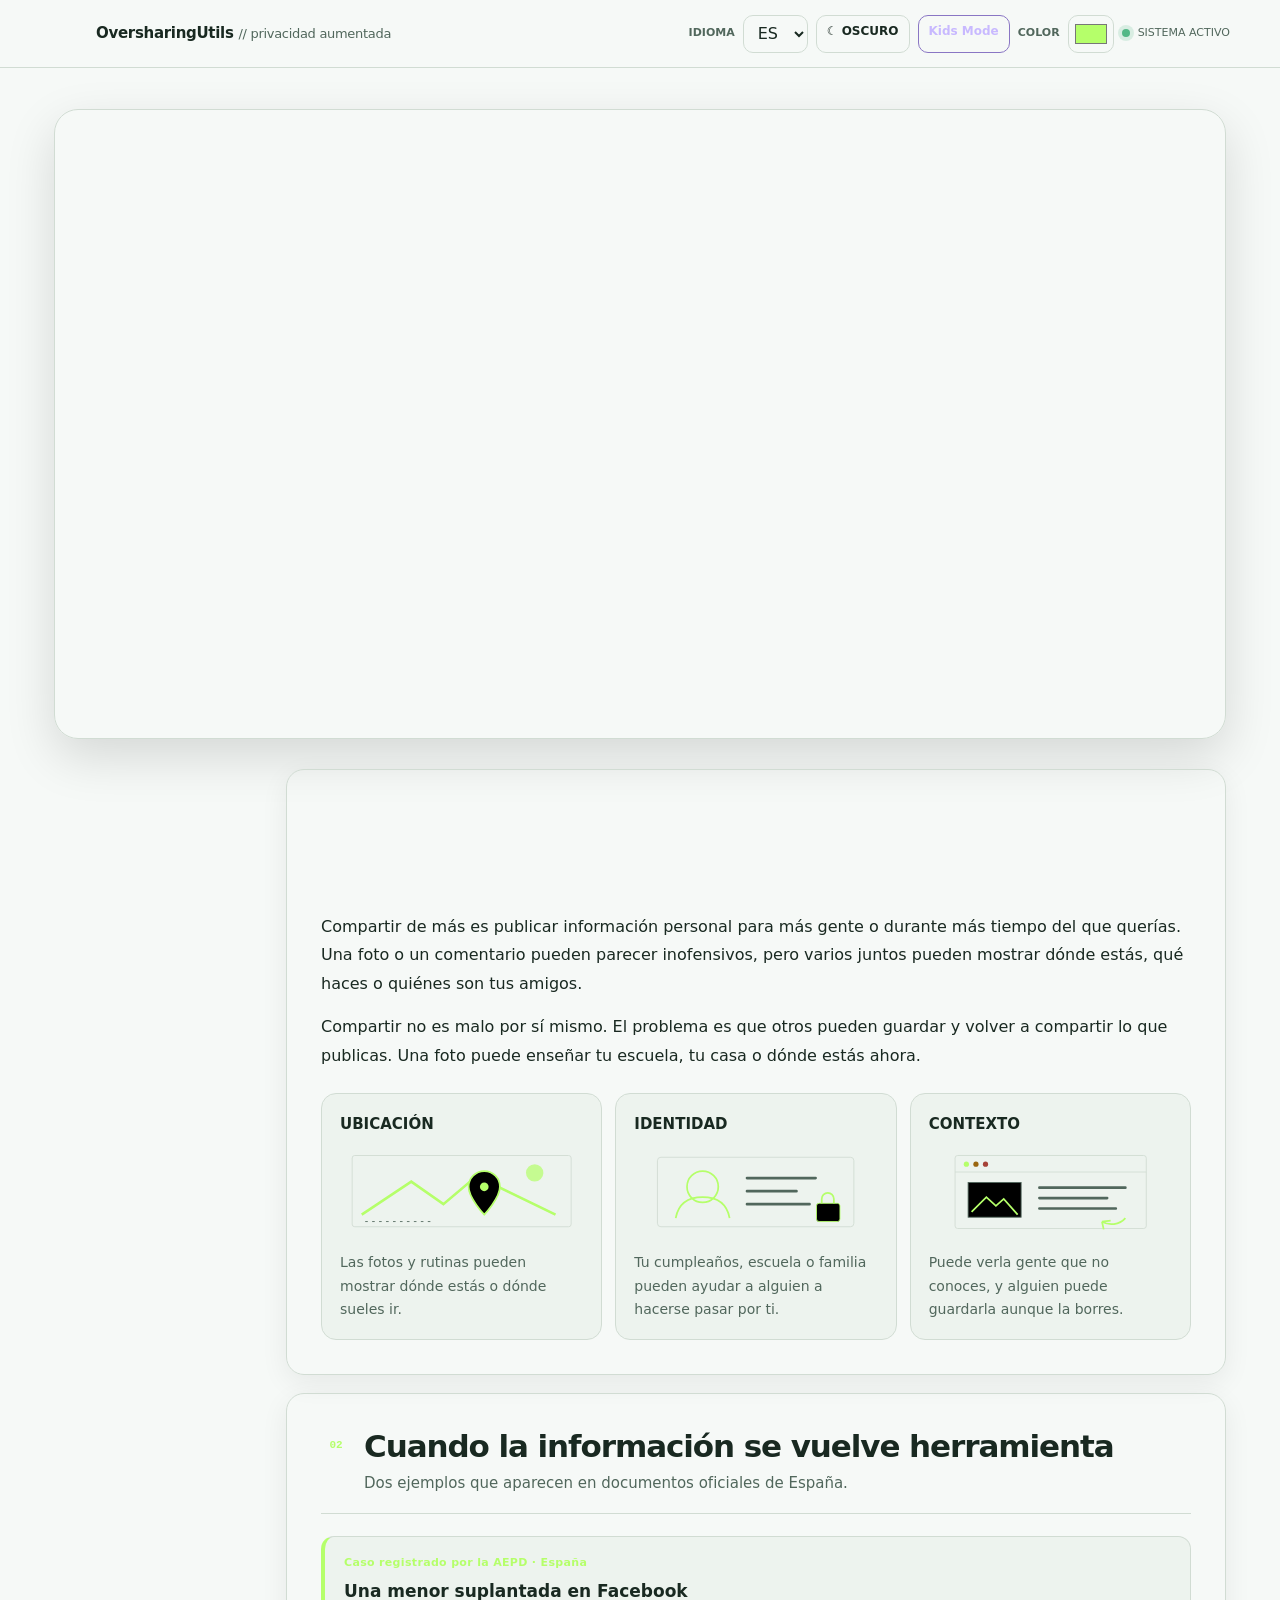
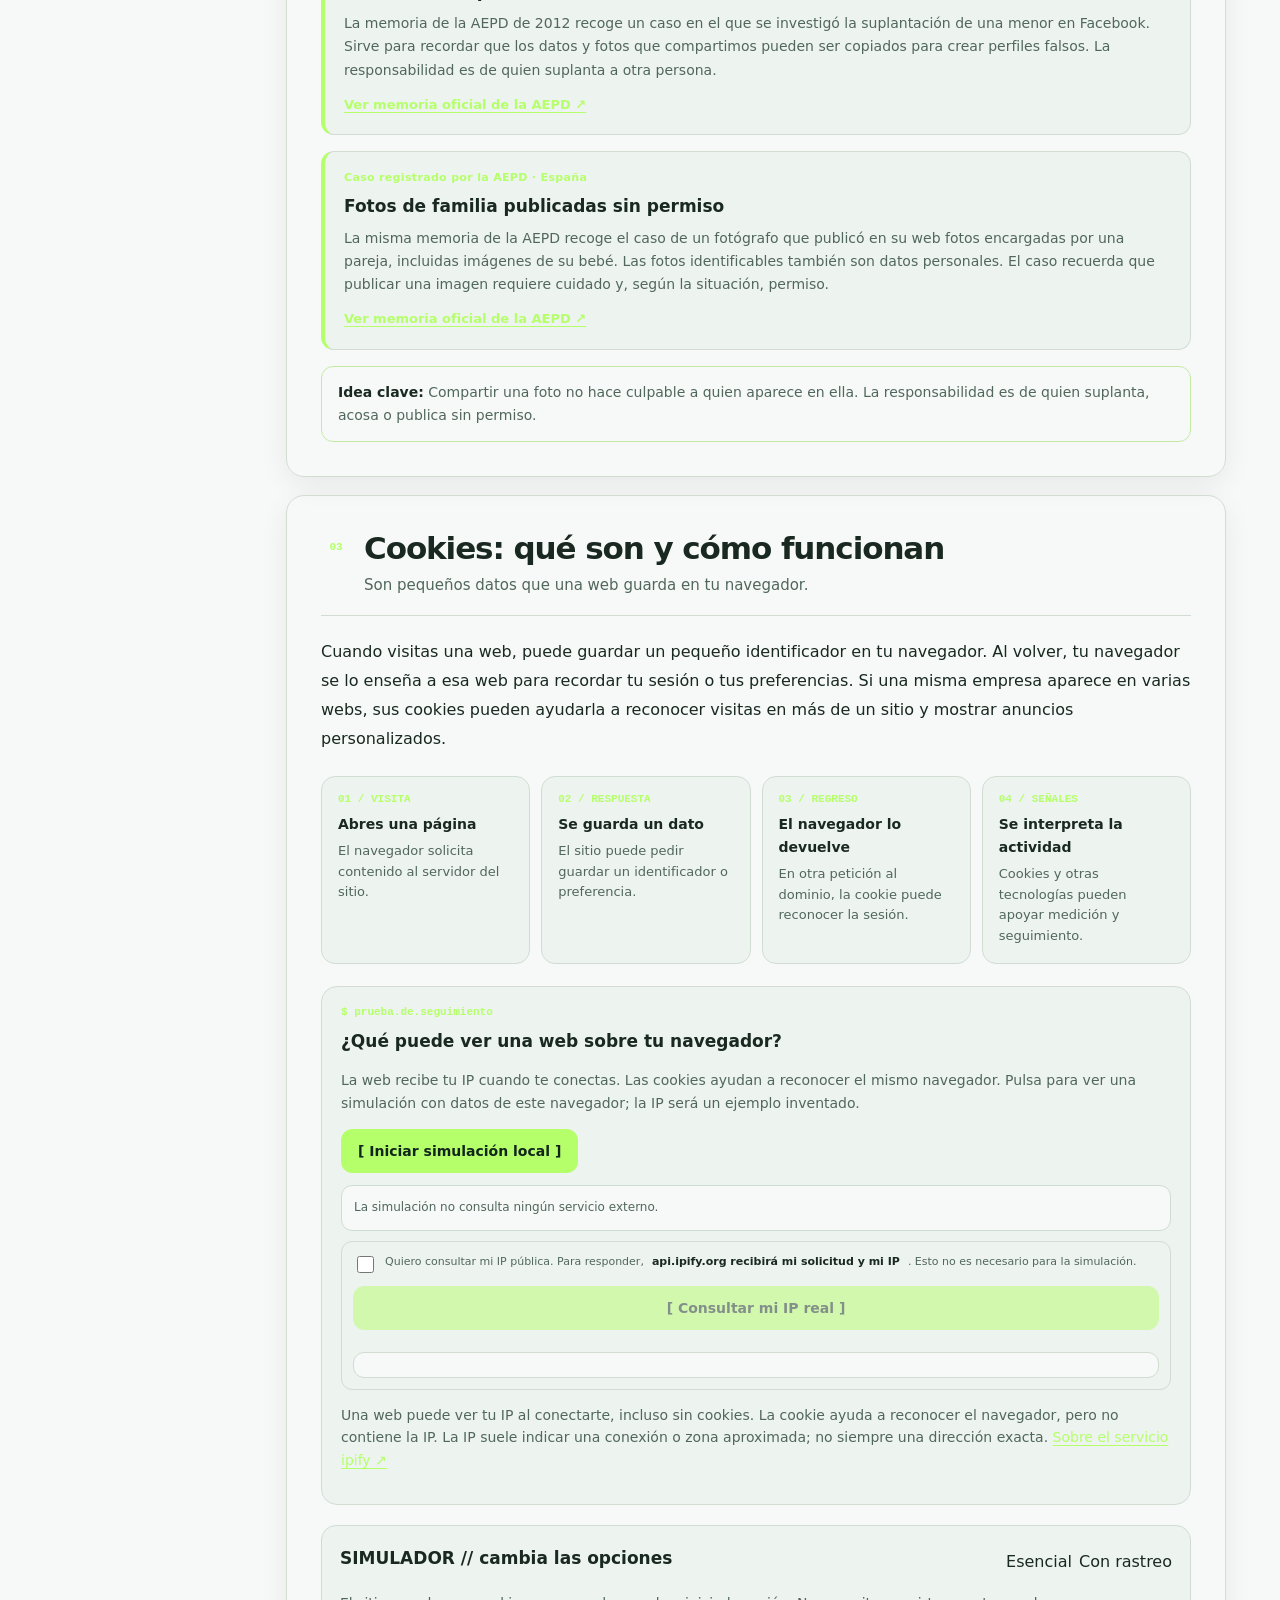
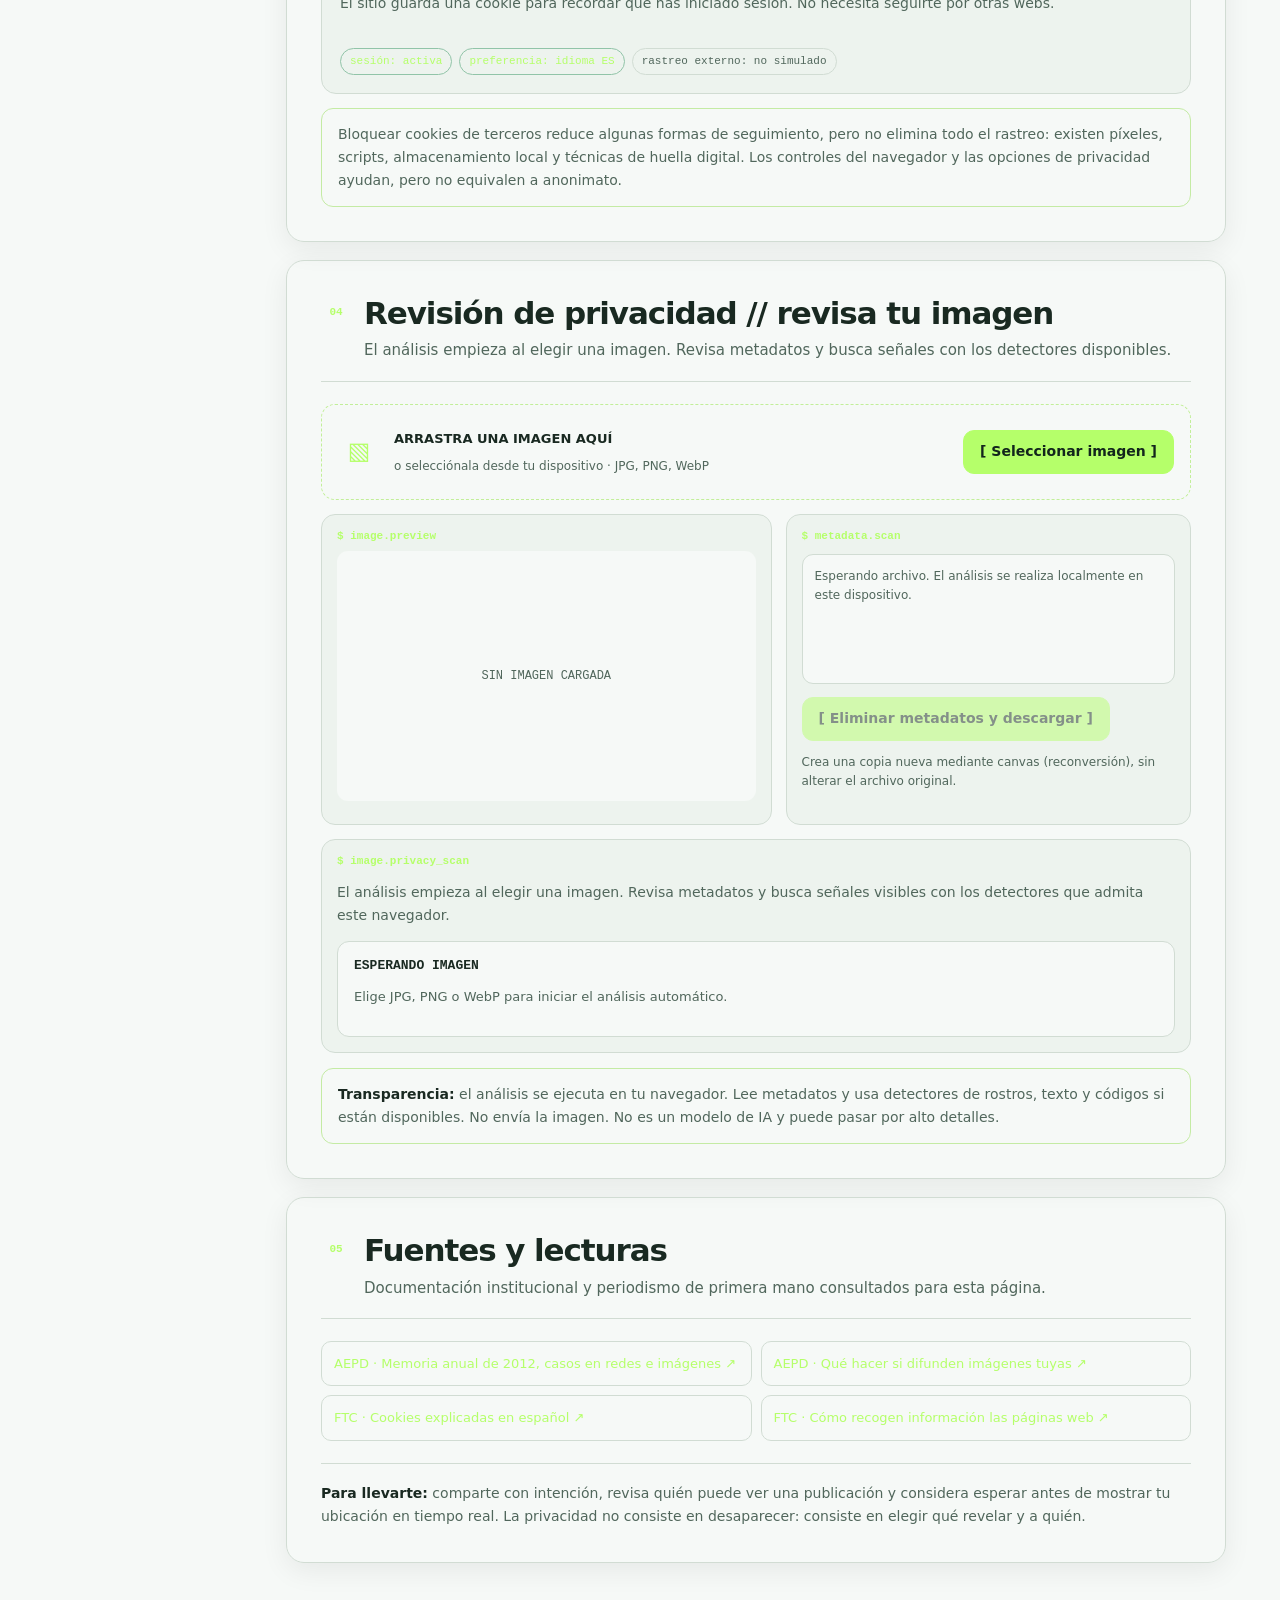
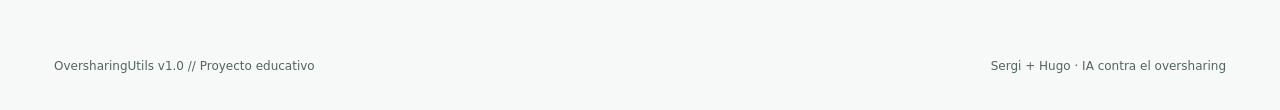
==== commit accd2cdd: "Add files via upload" ====
--- a/index.html
+++ b/index.html
@@ -3,23 +3,36 @@
 <head>
 <meta charset="utf-8"><meta name="viewport" content="width=device-width,initial-scale=1">
 <meta name="description" content="Proyecto educativo sobre oversharing, privacidad digital y cookies rastreadoras."><title>OversharingUtils // privacidad digital</title>
-<link rel="stylesheet" href="styles.css"></head>
-<body><header><div class="brand" data-i18n="brand">OversharingUtils <b>// privacidad aumentada</b></div><div class="top-controls"><label class="language-label" for="languageSelect">IDIOMA</label><select id="languageSelect" aria-label="Cambiar idioma"><option value="es">ES</option><option value="ca">CA</option><option value="en">EN</option></select><button id="themeToggle" class="top-button" type="button" aria-label="Cambiar tema">☼ CLARO</button><button id="kidsModeButton" class="top-button kids-toggle" type="button" aria-pressed="false">Kids Mode</button><label class="color-label" for="accentColor">COLOR</label><input id="accentColor" type="color" value="#b5ff6a" aria-label="Elegir color de acento"><span class="status"><i class="led"></i>SISTEMA ACTIVO</span></div></header><div class="read-progress" aria-hidden="true"><i id="readProgressBar"></i></div>
-<main><div class="hero"><div class="hero-copy"><div class="eyebrow" data-i18n="project">[ proyecto de síntesis · Sergi + Hugo ]</div><h1 data-i18n="heroTitle">Antes de publicar,<br><span>haz una pausa.</span></h1><p data-i18n="heroDesc">Aprende qué información compartes, qué guardan las cookies y qué puede ver una página web sobre tu navegador.</p><div class="hero-actions"><a class="btn" data-i18n="tryFilter" href="#analizador">Probar el filtro →</a><a class="btn alt" data-i18n="learnCookies" href="#cookies">Explorar las cookies</a></div></div><aside class="hero-terminal" aria-label="Consola de privacidad interactiva con datos de ejemplo"><div class="terminal-windowbar"><span class="window-dots">● ● ●</span><span class="window-title">privacy-console</span><span class="demo-tag" data-i18n="consoleBadge">DEMO · LOCAL</span></div><div class="terminal-screen"><div class="console-heading"><span data-i18n="consoleHeading">CONSOLA DE PRIVACIDAD</span><span class="console-session">SESIÓN 01</span></div><div class="console-tabs" role="tablist" aria-label="Vistas de la consola"><button class="console-tab active" role="tab" aria-selected="true" data-console="summary" data-i18n="consoleTabSummary">RESUMEN</button><button class="console-tab" role="tab" aria-selected="false" data-console="browser" data-i18n="consoleTabBrowser">NAVEGADOR</button><button class="console-tab" role="tab" aria-selected="false" data-console="cookies" data-i18n="consoleTabCookies">COOKIES</button></div><div class="console-stage" id="consoleStage" role="tabpanel"><div class="console-intro"><span class="console-index">01</span><div><strong id="consoleTitle">Revisión rápida</strong><small id="consoleDescription">Una demostración sencilla de lo que se puede comprobar.</small></div></div><div class="console-stats" id="consoleStats"></div><div class="console-ip-check"><label><input id="consoleIpConsent" type="checkbox"> <span data-i18n="consoleIpDisclosure">Si consultas, api.ipify.org recibirá tu IP pública.</span></label><button type="button" id="consoleIpButton" class="terminal-run" data-i18n="consoleIpButton" disabled>[ Consultar IP pública ]</button></div><div class="terminal-run-output" id="terminalRunOutput" aria-live="polite"><span class="log-muted">Pulsa el botón para iniciar la prueba.</span></div><button type="button" class="terminal-run" id="runTerminalDemo" data-i18n="consoleRun">[ INICIAR PRUEBA LOCAL ]</button></div><div class="console-footnote" data-i18n="consoleFootnote">Todo es un ejemplo ficticio. No se consulta ni se envía ningún dato.</div></div></aside></div>
-<div class="layout"><nav class="side"><div class="label" data-i18n="nav">NAVEGACIÓN</div><a href="#oversharing">01 / Oversharing</a><a href="#casos">02 / Casos reales</a><a href="#cookies">03 / Cookies</a><a href="#analizador">04 / Filtro IA</a><a href="#fuentes">05 / Fuentes</a><a class="kids-link" href="#kids-mode">06 / Kids Mode</a></nav><div>
-<section id="oversharing"><div class="panel"><div class="section-head"><span class="num">01</span><div><h2 data-i18n="oversharingTitle">¿Qué es compartir de más?</h2><p data-i18n="oversharingSub">Es contar o enseñar más información personal de la que querías.</p></div></div><div class="bodycopy"><p>Compartir de más es publicar información personal para más gente o durante más tiempo del que querías. Una foto o un comentario pueden parecer inofensivos, pero varios juntos pueden mostrar dónde estás, qué haces o quiénes son tus amigos.</p><p>Compartir no es malo por sí mismo. El problema es que otros pueden guardar y volver a compartir lo que publicas. Una foto puede enseñar tu escuela, tu casa o dónde estás ahora.</p></div><div class="cards"><article class="card"><h3>UBICACIÓN</h3><svg class="card-illustration" viewBox="0 0 280 108" role="img" aria-label="Ilustración de una foto que revela un lugar"><rect x="14" y="12" width="252" height="82" rx="3" fill="#0d1710" stroke="var(--line)"/><circle cx="224" cy="32" r="10" fill="var(--green)" opacity=".7"/><path d="M25 80 82 42l37 26 38-32 91 44" fill="none" stroke="var(--mint)" stroke-width="3"/><path d="M148 48c0-10 8-18 18-18s18 8 18 18c0 13-18 32-18 32s-18-19-18-32Z" fill="#121d12" stroke="var(--green)" stroke-width="2"/><circle cx="166" cy="48" r="5" fill="var(--green)"/><path d="M29 88h75" stroke="var(--muted)" stroke-dasharray="3 5"/></svg><p>Las fotos y rutinas pueden mostrar dónde estás o dónde sueles ir.</p></article><article class="card"><h3>IDENTIDAD</h3><svg class="card-illustration" viewBox="0 0 280 108" role="img" aria-label="Ilustración de una tarjeta de identidad protegida"><rect x="27" y="14" width="226" height="80" rx="4" fill="#0d1710" stroke="var(--line)"/><circle cx="79" cy="48" r="18" fill="none" stroke="var(--green)" stroke-width="2"/><path d="M48 84c3-16 14-24 31-24s28 8 31 24" fill="none" stroke="var(--mint)" stroke-width="2"/><path d="M130 38h79M130 53h57M130 68h72" stroke="var(--muted)" stroke-width="3" stroke-linecap="round"/><rect x="210" y="67" width="27" height="21" rx="3" fill="#152318" stroke="var(--green)"/><path d="M216 67v-5a7 7 0 0 1 14 0v5" fill="none" stroke="var(--green)" stroke-width="2"/></svg><p>Tu cumpleaños, escuela o familia pueden ayudar a alguien a hacerse pasar por ti.</p></article><article class="card"><h3>CONTEXTO</h3><svg class="card-illustration" viewBox="0 0 280 108" role="img" aria-label="Ilustración de una publicación que se copia y comparte"><rect x="30" y="12" width="220" height="84" rx="3" fill="#0d1710" stroke="var(--line)"/><path d="M30 31h220" stroke="var(--line)"/><circle cx="43" cy="22" r="3" fill="var(--green)"/><circle cx="54" cy="22" r="3" fill="var(--amber)"/><circle cx="65" cy="22" r="3" fill="var(--red)"/><rect x="45" y="43" width="61" height="40" fill="#142117" stroke="var(--muted)"/><path d="m49 77 17-17 11 10 9-8 16 18" fill="none" stroke="var(--mint)" stroke-width="2"/><path d="M127 49h99M127 61h78M127 73h88" stroke="var(--muted)" stroke-width="3" stroke-linecap="round"/><path d="M226 84c-7 8-19 9-27 4m0 0 2 9m-2-9 10-1" fill="none" stroke="var(--green)" stroke-width="2"/></svg><p>Puede verla gente que no conoces, y alguien puede guardarla aunque la borres.</p></article></div></div></section>
+<link rel="stylesheet" href="lumen-ui.css"><link rel="stylesheet" href="styles.css"></head>
+<body>
+<!-- Barra superior: nom, idioma, tema, Kids Mode i color. -->
+<header><div class="brand"><span class="brand-mark" aria-hidden="true"></span><span class="brand-title" data-i18n="brand">OversharingUtils <b>// privacidad aumentada</b></span></div><div class="top-controls"><label class="language-label" for="languageSelect">IDIOMA</label><select id="languageSelect" aria-label="Cambiar idioma"><option value="es">ES</option><option value="ca">CA</option><option value="en">EN</option></select><lumen-button id="themeToggle" class="top-button" type="button" aria-label="Cambiar tema" variant="secondary">☼ CLARO</lumen-button><lumen-button id="kidsModeButton" class="top-button kids-toggle" type="button" aria-pressed="false" variant="secondary">Kids Mode</lumen-button><label class="color-label" for="accentColor">COLOR</label><input id="accentColor" type="color" value="#b5ff6a" aria-label="Elegir color de acento"><span class="status"><i class="led"></i>SISTEMA ACTIVO</span></div></header><div class="read-progress" aria-hidden="true"><i id="readProgressBar"></i></div>
+<main>
+<!-- Presentació del projecte i terminal interactiva. -->
+<div class="hero"><div class="hero-copy"><div class="eyebrow" data-i18n="project">[ proyecto de síntesis · Sergi + Hugo ]</div><h1 data-i18n="heroTitle">Antes de publicar,<br><span>haz una pausa.</span></h1><p data-i18n="heroDesc">Aprende qué información compartes, qué guardan las cookies y qué puede ver una página web sobre tu navegador.</p><div class="hero-actions"><a class="btn" data-i18n="tryFilter" href="#analizador">Probar el filtro →</a><a class="btn alt" data-i18n="learnCookies" href="#cookies">Explorar las cookies</a></div></div><aside class="hero-terminal" aria-label="Consola de privacidad interactiva con datos de ejemplo"><div class="terminal-windowbar"><span class="window-dots">● ● ●</span><span class="window-title">privacy-console</span><span class="demo-tag" data-i18n="consoleBadge">DEMO · LOCAL</span></div><div class="terminal-screen"><div class="console-heading"><span data-i18n="consoleHeading">CONSOLA DE PRIVACIDAD</span><span class="console-session">SESIÓN 01</span></div><div class="console-tabs" role="tablist" aria-label="Vistas de la consola"><lumen-button class="console-tab active" role="tab" aria-selected="true" data-console="summary" data-i18n="consoleTabSummary" variant="ghost">RESUMEN</lumen-button><lumen-button class="console-tab" role="tab" aria-selected="false" data-console="browser" data-i18n="consoleTabBrowser" variant="ghost">NAVEGADOR</lumen-button><lumen-button class="console-tab" role="tab" aria-selected="false" data-console="cookies" data-i18n="consoleTabCookies" variant="ghost">COOKIES</lumen-button></div><div class="console-stage" id="consoleStage" role="tabpanel"><div class="console-intro"><span class="console-index">01</span><div><strong id="consoleTitle">Revisión rápida</strong><small id="consoleDescription">Una demostración sencilla de lo que se puede comprobar.</small></div></div><div class="console-stats" id="consoleStats"></div><div class="console-ip-check"><label><input id="consoleIpConsent" type="checkbox"> <span data-i18n="consoleIpDisclosure">Si consultas, api.ipify.org recibirá tu IP pública.</span></label><lumen-button type="button" id="consoleIpButton" class="terminal-run" data-i18n="consoleIpButton" disabled variant="outline">[ Consultar IP pública ]</lumen-button></div><div class="terminal-run-output" id="terminalRunOutput" aria-live="polite"><span class="log-muted">Pulsa el botón para iniciar la prueba.</span></div><lumen-button type="button" class="terminal-run" id="runTerminalDemo" data-i18n="consoleRun" variant="outline">[ INICIAR PRUEBA LOCAL ]</lumen-button></div><div class="console-footnote" data-i18n="consoleFootnote">Todo es un ejemplo ficticio. No se consulta ni se envía ningún dato.</div></div></aside></div>
+<div class="layout">
+<!-- Navegació lateral i contingut educatiu. -->
+<nav class="side"><div class="label" data-i18n="nav">NAVEGACIÓN</div><a href="#oversharing">01 / Oversharing</a><a href="#casos">02 / Casos reales</a><a href="#cookies">03 / Cookies</a><a href="#analizador">04 / Filtro IA</a><a href="#fuentes">05 / Fuentes</a><a class="kids-link" href="#kids-mode">06 / Kids Mode</a></nav><div>
+<!-- Què vol dir compartir massa informació. -->
+<section id="oversharing"><div class="panel"><div class="section-head"><span class="num">01</span><div><h2 data-i18n="oversharingTitle">¿Qué es compartir de más?</h2><p data-i18n="oversharingSub">Es contar o enseñar más información personal de la que querías.</p></div></div><div class="bodycopy"><p>Compartir de más es publicar información personal para más gente o durante más tiempo del que querías. Una foto o un comentario pueden parecer inofensivos, pero varios juntos pueden mostrar dónde estás, qué haces o quiénes son tus amigos.</p><p>Compartir no es malo por sí mismo. El problema es que otros pueden guardar y volver a compartir lo que publicas. Una foto puede enseñar tu escuela, tu casa o dónde estás ahora.</p></div><div class="cards"><lumen-card class="card" variant="muted" role="article"><h3>UBICACIÓN</h3><svg class="card-illustration" viewBox="0 0 280 108" role="img" aria-label="Ilustración de una foto que revela un lugar"><rect x="14" y="12" width="252" height="82" rx="3" fill="var(--surface-raised)" stroke="var(--line-soft)"/><circle cx="224" cy="32" r="10" fill="var(--green)" opacity=".7"/><path d="M25 80 82 42l37 26 38-32 91 44" fill="none" stroke="var(--mint)" stroke-width="3"/><path d="M148 48c0-10 8-18 18-18s18 8 18 18c0 13-18 32-18 32s-18-19-18-32Z" fill="var(--surface-color)" stroke="var(--green)" stroke-width="2"/><circle cx="166" cy="48" r="5" fill="var(--green)"/><path d="M29 88h75" stroke="var(--muted)" stroke-dasharray="3 5"/></svg><p>Las fotos y rutinas pueden mostrar dónde estás o dónde sueles ir.</p></lumen-card><lumen-card class="card" variant="muted" role="article"><h3>IDENTIDAD</h3><svg class="card-illustration" viewBox="0 0 280 108" role="img" aria-label="Ilustración de una tarjeta de identidad protegida"><rect x="27" y="14" width="226" height="80" rx="4" fill="var(--surface-raised)" stroke="var(--line-soft)"/><circle cx="79" cy="48" r="18" fill="none" stroke="var(--green)" stroke-width="2"/><path d="M48 84c3-16 14-24 31-24s28 8 31 24" fill="none" stroke="var(--mint)" stroke-width="2"/><path d="M130 38h79M130 53h57M130 68h72" stroke="var(--muted)" stroke-width="3" stroke-linecap="round"/><rect x="210" y="67" width="27" height="21" rx="3" fill="var(--surface-color)" stroke="var(--green)"/><path d="M216 67v-5a7 7 0 0 1 14 0v5" fill="none" stroke="var(--green)" stroke-width="2"/></svg><p>Tu cumpleaños, escuela o familia pueden ayudar a alguien a hacerse pasar por ti.</p></lumen-card><lumen-card class="card" variant="muted" role="article"><h3>CONTEXTO</h3><svg class="card-illustration" viewBox="0 0 280 108" role="img" aria-label="Ilustración de una publicación que se copia y comparte"><rect x="30" y="12" width="220" height="84" rx="3" fill="var(--surface-raised)" stroke="var(--line-soft)"/><path d="M30 31h220" stroke="var(--line-soft)"/><circle cx="43" cy="22" r="3" fill="var(--green)"/><circle cx="54" cy="22" r="3" fill="var(--amber)"/><circle cx="65" cy="22" r="3" fill="var(--red)"/><rect x="45" y="43" width="61" height="40" fill="var(--surface-color)" stroke="var(--muted)"/><path d="m49 77 17-17 11 10 9-8 16 18" fill="none" stroke="var(--mint)" stroke-width="2"/><path d="M127 49h99M127 61h78M127 73h88" stroke="var(--muted)" stroke-width="3" stroke-linecap="round"/><path d="M226 84c-7 8-19 9-27 4m0 0 2 9m-2-9 10-1" fill="none" stroke="var(--green)" stroke-width="2"/></svg><p>Puede verla gente que no conoces, y alguien puede guardarla aunque la borres.</p></lumen-card></div></div></section>
+<!-- Casos documentats a Espanya. -->
 <section id="casos"><div class="panel"><div class="section-head"><span class="num">02</span><div><h2 data-i18n="casesTitle">Cuando la información se vuelve herramienta</h2><p>Dos ejemplos que aparecen en documentos oficiales de España.</p></div></div>
 <div class="case"><div class="tag">Caso registrado por la AEPD · España</div><h3>Una menor suplantada en Facebook</h3><p>La memoria de la AEPD de 2012 recoge un caso en el que se investigó la suplantación de una menor en Facebook. Sirve para recordar que los datos y fotos que compartimos pueden ser copiados para crear perfiles falsos. La responsabilidad es de quien suplanta a otra persona.</p><a href="https://www.aepd.es/memorias/memoria-aepd-2012.pdf" target="_blank" rel="noopener">Ver memoria oficial de la AEPD ↗</a></div>
 <div class="case"><div class="tag">Caso registrado por la AEPD · España</div><h3>Fotos de familia publicadas sin permiso</h3><p>La misma memoria de la AEPD recoge el caso de un fotógrafo que publicó en su web fotos encargadas por una pareja, incluidas imágenes de su bebé. Las fotos identificables también son datos personales. El caso recuerda que publicar una imagen requiere cuidado y, según la situación, permiso.</p><a href="https://www.aepd.es/memorias/memoria-aepd-2012.pdf" target="_blank" rel="noopener">Ver memoria oficial de la AEPD ↗</a></div>
 <div class="note"><strong>Idea clave:</strong> Compartir una foto no hace culpable a quien aparece en ella. La responsabilidad es de quien suplanta, acosa o publica sin permiso.</div></div></section>
+<!-- Explicació i simulació de galetes. -->
 <section id="cookies"><div class="panel"><div class="section-head"><span class="num">03</span><div><h2 data-i18n="cookiesTitle">Cookies: qué son y cómo funcionan</h2><p data-i18n="cookiesSub">Son pequeños datos que una web guarda en tu navegador.</p></div></div><div class="bodycopy"><p>Cuando visitas una web, puede guardar un pequeño identificador en tu navegador. Al volver, tu navegador se lo enseña a esa web para recordar tu sesión o tus preferencias. Si una misma empresa aparece en varias webs, sus cookies pueden ayudarla a reconocer visitas en más de un sitio y mostrar anuncios personalizados.</p></div><div class="cookie-flow"><div class="step"><span class="n">01 / VISITA</span><h3>Abres una página</h3><p>El navegador solicita contenido al servidor del sitio.</p></div><div class="step"><span class="n">02 / RESPUESTA</span><h3>Se guarda un dato</h3><p>El sitio puede pedir guardar un identificador o preferencia.</p></div><div class="step"><span class="n">03 / REGRESO</span><h3>El navegador lo devuelve</h3><p>En otra petición al dominio, la cookie puede reconocer la sesión.</p></div><div class="step"><span class="n">04 / SEÑALES</span><h3>Se interpreta la actividad</h3><p>Cookies y otras tecnologías pueden apoyar medición y seguimiento.</p></div></div>
-<div class="tracking-demo"><div class="terminal-label">$ prueba.de.seguimiento</div><h3>¿Qué puede ver una web sobre tu navegador?</h3><p>La web recibe tu IP cuando te conectas. Las cookies ayudan a reconocer el mismo navegador. Pulsa para ver una simulación con datos de este navegador; la IP será un ejemplo inventado.</p><button class="btn" id="runTracking">[ Iniciar simulación local ]</button><div id="trackingOutput" class="tracking-output"><span>La simulación no consulta ningún servicio externo.</span></div><div class="real-ip-box"><label><input id="ipConsent" type="checkbox"> Quiero consultar mi IP pública. Para responder, <strong>api.ipify.org recibirá mi solicitud y mi IP</strong>. Esto no es necesario para la simulación.</label><button class="btn" id="showRealIp" disabled>[ Consultar mi IP real ]</button><div id="realIpOutput" class="real-ip-output" aria-live="polite"></div></div><p class="mini-note">Una web puede ver tu IP al conectarte, incluso sin cookies. La cookie ayuda a reconocer el navegador, pero no contiene la IP. La IP suele indicar una conexión o zona aproximada; no siempre una dirección exacta. <a href="https://www.ipify.org/" target="_blank" rel="noopener">Sobre el servicio ipify ↗</a></p></div><div class="demo"><div class="demo-head"><h3>SIMULADOR // cambia las opciones</h3><div class="switches"><button class="active" data-mode="basic">Esencial</button><button data-mode="tracking">Con rastreo</button></div></div><div class="demo-output" id="cookieOutput">El sitio guarda una cookie para recordar que has iniciado sesión. No necesita seguirte por otras webs.</div><div class="cookie-row" id="cookieChips"><span class="chip ok">sesión: activa</span><span class="chip ok">preferencia: idioma ES</span><span class="chip">rastreo externo: no simulado</span></div></div><p class="note" style="margin-top:14px">Bloquear cookies de terceros reduce algunas formas de seguimiento, pero no elimina todo el rastreo: existen píxeles, scripts, almacenamiento local y técnicas de huella digital. Los controles del navegador y las opciones de privacidad ayudan, pero no equivalen a anonimato.</p></div></section>
+<div class="tracking-demo"><div class="terminal-label">$ prueba.de.seguimiento</div><h3>¿Qué puede ver una web sobre tu navegador?</h3><p>La web recibe tu IP cuando te conectas. Las cookies ayudan a reconocer el mismo navegador. Pulsa para ver una simulación con datos de este navegador; la IP será un ejemplo inventado.</p><lumen-button class="btn" id="runTracking" variant="default">[ Iniciar simulación local ]</lumen-button><div id="trackingOutput" class="tracking-output"><span>La simulación no consulta ningún servicio externo.</span></div><div class="real-ip-box"><label><input id="ipConsent" type="checkbox"> Quiero consultar mi IP pública. Para responder, <strong>api.ipify.org recibirá mi solicitud y mi IP</strong>. Esto no es necesario para la simulación.</label><lumen-button class="btn" id="showRealIp" disabled variant="default">[ Consultar mi IP real ]</lumen-button><div id="realIpOutput" class="real-ip-output" aria-live="polite"></div></div><p class="mini-note">Una web puede ver tu IP al conectarte, incluso sin cookies. La cookie ayuda a reconocer el navegador, pero no contiene la IP. La IP suele indicar una conexión o zona aproximada; no siempre una dirección exacta. <a href="https://www.ipify.org/" target="_blank" rel="noopener">Sobre el servicio ipify ↗</a></p></div><div class="demo"><div class="demo-head"><h3>SIMULADOR // cambia las opciones</h3><div class="switches"><lumen-button class="active" data-mode="basic" variant="secondary">Esencial</lumen-button><lumen-button data-mode="tracking" variant="secondary">Con rastreo</lumen-button></div></div><div class="demo-output" id="cookieOutput">El sitio guarda una cookie para recordar que has iniciado sesión. No necesita seguirte por otras webs.</div><div class="cookie-row" id="cookieChips"><span class="chip ok">sesión: activa</span><span class="chip ok">preferencia: idioma ES</span><span class="chip">rastreo externo: no simulado</span></div></div><p class="note" style="margin-top:14px">Bloquear cookies de terceros reduce algunas formas de seguimiento, pero no elimina todo el rastreo: existen píxeles, scripts, almacenamiento local y técnicas de huella digital. Los controles del navegador y las opciones de privacidad ayudan, pero no equivalen a anonimato.</p></div></section>
+<!-- Revisió local d’imatges i de les seves metadades. -->
 <section id="analizador"><div class="panel"><div class="section-head"><span class="num">04</span><div><h2 data-i18n="imageTitle">Revisión de privacidad // revisa tu imagen</h2><p>El análisis empieza al elegir una imagen. Revisa metadatos y busca señales con los detectores disponibles.</p></div></div><div class="image-tool">
 <div class="upload-zone" id="dropZone"><div class="upload-icon">▧</div><div><strong>ARRASTRA UNA IMAGEN AQUÍ</strong><br><span>o selecciónala desde tu dispositivo · JPG, PNG, WebP</span></div><label class="btn file-pick">[ Seleccionar imagen ]<input id="imageInput" type="file" accept="image/jpeg,image/png,image/webp"></label></div>
-<div class="image-grid"><div class="preview-box"><div class="terminal-label">$ image.preview</div><div class="preview-placeholder" id="previewPlaceholder">SIN IMAGEN CARGADA</div><img id="imagePreview" alt="Vista previa de la imagen seleccionada" hidden><div class="file-info" id="fileInfo"></div></div><div class="metadata-box"><div class="terminal-label">$ metadata.scan</div><div id="metadataOutput" class="metadata-output">Esperando archivo. El análisis se realiza localmente en este dispositivo.</div><button class="btn" id="stripButton" disabled>[ Eliminar metadatos y descargar ]</button><p class="mini-note">Crea una copia nueva mediante canvas (reconversión), sin alterar el archivo original.</p></div></div>
+<div class="image-grid"><div class="preview-box"><div class="terminal-label">$ image.preview</div><div class="preview-placeholder" id="previewPlaceholder">SIN IMAGEN CARGADA</div><img id="imagePreview" alt="Vista previa de la imagen seleccionada" hidden><div class="file-info" id="fileInfo"></div></div><div class="metadata-box"><div class="terminal-label">$ metadata.scan</div><div id="metadataOutput" class="metadata-output">Esperando archivo. El análisis se realiza localmente en este dispositivo.</div><lumen-button class="btn" id="stripButton" disabled variant="default">[ Eliminar metadatos y descargar ]</lumen-button><p class="mini-note">Crea una copia nueva mediante canvas (reconversión), sin alterar el archivo original.</p></div></div>
 <div class="visual-check"><div class="terminal-label">$ image.privacy_scan</div><p>El análisis empieza al elegir una imagen. Revisa metadatos y busca señales visibles con los detectores que admita este navegador.</p><div class="result image-result" id="imageResult" aria-live="polite"><h3>ESPERANDO IMAGEN</h3><p>Elige JPG, PNG o WebP para iniciar el análisis automático.</p></div></div></div>
 <p class="note" style="margin-top:15px"><strong>Transparencia:</strong> el análisis se ejecuta en tu navegador. Lee metadatos y usa detectores de rostros, texto y códigos si están disponibles. No envía la imagen. No es un modelo de IA y puede pasar por alto detalles.</p></div></section>
-<section id="fuentes"><div class="panel"><div class="section-head"><span class="num">05</span><div><h2 data-i18n="sourcesTitle">Fuentes y lecturas</h2><p>Documentación institucional y periodismo de primera mano consultados para esta página.</p></div></div><div class="sources"><a href="https://www.aepd.es/memorias/memoria-aepd-2012.pdf" target="_blank" rel="noopener">AEPD · Memoria anual de 2012, casos en redes e imágenes ↗</a><a href="https://www.aepd.es/preguntas-frecuentes/17-internet-y-redes-sociales/FAQ-1704-que-hacer-si-se-difunden-imagenes-en-las-que-aparezco" target="_blank" rel="noopener">AEPD · Qué hacer si difunden imágenes tuyas ↗</a><a href="https://www.ftc.gov/es/política-de-privacidad-y-noticias/política-de-privacidad/cookies-de-internet" target="_blank" rel="noopener">FTC · Cookies explicadas en español ↗</a><a href="https://consumer.ftc.gov/articles/how-websites-and-apps-collect-and-use-your-information" target="_blank" rel="noopener">FTC · Cómo recogen información las páginas web ↗</a></div><div class="footer"><strong>Para llevarte:</strong> comparte con intención, revisa quién puede ver una publicación y considera esperar antes de mostrar tu ubicación en tiempo real. La privacidad no consiste en desaparecer: consiste en elegir qué revelar y a quién.</div></div></section>
-<section id="kids-mode" class="kids-section" hidden><div class="panel"><div class="section-head"><span class="num">06</span><div><h2>Kids Mode</h2><p data-i18n="kidsIntro">Consejos sencillos para usar internet con más seguridad. No tienes que resolverlo todo a solas.</p></div></div><div class="kids-welcome"><span class="kids-spark">✦</span><div><strong data-i18n="kidsWelcomeTitle">Tu privacidad importa</strong><p data-i18n="kidsWelcomeText">Internet puede ser divertido. Si algo te hace sentir raro o incómodo, para y cuéntaselo a una persona adulta de confianza.</p></div></div><div class="kids-cards"><article class="kids-card"><span class="kids-icon">⌂</span><h3 data-i18n="kidsCard1Title">Guarda tus datos</h3><p data-i18n="kidsCard1Text">No publiques tu dirección, teléfono, escuela, contraseñas ni dónde estás ahora.</p></article><article class="kids-card"><span class="kids-icon">◉</span><h3 data-i18n="kidsCard2Title">Piensa antes de enviar</h3><p data-i18n="kidsCard2Text">Una foto o mensaje se puede copiar. Si no quieres que otras personas lo vean, no lo compartas.</p></article><article class="kids-card"><span class="kids-icon">✋</span><h3 data-i18n="kidsCard3Title">Puedes decir que no</h3><p data-i18n="kidsCard3Text">No tienes que responder a quien te pida secretos, fotos o datos personales.</p></article></div><div class="kids-quiz"><div class="terminal-label">✦ MINI RETO</div><h3 data-i18n="kidsQuizTitle">¿Qué harías en esta situación?</h3><p data-i18n="kidsQuizQuestion">Alguien que no conoces en un juego te pide tu dirección para mandarte un regalo.</p><div class="quiz-options"><button class="quiz-choice" data-correct="false" data-i18n="kidsWrong1">Se la envío.</button><button class="quiz-choice" data-correct="true" data-i18n="kidsRight1">No la comparto y se lo cuento a un adulto.</button></div><div class="quiz-feedback" id="quizFeedback" aria-live="polite"></div></div><p class="kids-reminder" data-i18n="kidsReminder">Si alguien te asusta, te presiona o te pide guardar un secreto que te incomoda: cierra la conversación y pide ayuda. No es culpa tuya.</p><div id="kidsModeStatus" class="kids-mode-status" aria-live="polite"></div></div></section>
-</div></div></main><footer><span>OversharingUtils v1.0 // Proyecto educativo</span><span>Sergi + Hugo · IA contra el oversharing</span></footer>
-<script src="script.js" defer></script></body></html>
+<!-- Fonts consultades per al contingut. -->
+<section id="fuentes"><div class="panel"><div class="section-head"><span class="num">05</span><div><h2 data-i18n="sourcesTitle">Fuentes y lecturas</h2><p data-i18n="sourcesDesc">Documentación institucional y periodismo de primera mano consultados para esta página.</p></div></div><div class="sources"><a href="https://www.aepd.es/memorias/memoria-aepd-2012.pdf" target="_blank" rel="noopener">AEPD · Memoria anual de 2012, casos en redes e imágenes ↗</a><a href="https://www.aepd.es/preguntas-frecuentes/17-internet-y-redes-sociales/FAQ-1704-que-hacer-si-se-difunden-imagenes-en-las-que-aparezco" target="_blank" rel="noopener">AEPD · Qué hacer si difunden imágenes tuyas ↗</a><a href="https://www.ftc.gov/es/política-de-privacidad-y-noticias/política-de-privacidad/cookies-de-internet" target="_blank" rel="noopener">FTC · Cookies explicadas en español ↗</a><a href="https://consumer.ftc.gov/articles/how-websites-and-apps-collect-and-use-your-information" target="_blank" rel="noopener">FTC · Cómo recogen información las páginas web ↗</a></div><div class="footer"><strong>Para llevarte:</strong> comparte con intención, revisa quién puede ver una publicación y considera esperar antes de mostrar tu ubicación en tiempo real. La privacidad no consiste en desaparecer: consiste en elegir qué revelar y a quién.</div></div></section>
+<!-- Consells i activitat educativa per a infants. -->
+<section id="kids-mode" class="kids-section" hidden><div class="panel"><div class="section-head"><span class="num">06</span><div><h2>Kids Mode</h2><p data-i18n="kidsIntro">Consejos sencillos para usar internet con más seguridad. No tienes que resolverlo todo a solas.</p></div></div><div class="kids-welcome"><span class="kids-spark">✦</span><div><strong data-i18n="kidsWelcomeTitle">Tu privacidad importa</strong><p data-i18n="kidsWelcomeText">Internet puede ser divertido. Si algo te hace sentir raro o incómodo, para y cuéntaselo a una persona adulta de confianza.</p></div></div><div class="kids-cards"><article class="kids-card"><span class="kids-icon">⌂</span><h3 data-i18n="kidsCard1Title">Guarda tus datos</h3><p data-i18n="kidsCard1Text">No publiques tu dirección, teléfono, escuela, contraseñas ni dónde estás ahora.</p></article><article class="kids-card"><span class="kids-icon">◉</span><h3 data-i18n="kidsCard2Title">Piensa antes de enviar</h3><p data-i18n="kidsCard2Text">Una foto o mensaje se puede copiar. Si no quieres que otras personas lo vean, no lo compartas.</p></article><article class="kids-card"><span class="kids-icon">✋</span><h3 data-i18n="kidsCard3Title">Puedes decir que no</h3><p data-i18n="kidsCard3Text">No tienes que responder a quien te pida secretos, fotos o datos personales.</p></article></div><div class="kids-quiz"><div class="terminal-label">✦ MINI RETO</div><h3 data-i18n="kidsQuizTitle">¿Qué harías en esta situación?</h3><p data-i18n="kidsQuizQuestion">Alguien que no conoces en un juego te pide tu dirección para mandarte un regalo.</p><div class="quiz-options"><lumen-button class="quiz-choice" data-correct="false" data-i18n="kidsWrong1" variant="secondary">Se la envío.</lumen-button><lumen-button class="quiz-choice" data-correct="true" data-i18n="kidsRight1" variant="secondary">No la comparto y se lo cuento a un adulto.</lumen-button></div><div class="quiz-feedback" id="quizFeedback" aria-live="polite"></div></div><p class="kids-reminder" data-i18n="kidsReminder">Si alguien te asusta, te presiona o te pide guardar un secreto que te incomoda: cierra la conversación y pide ayuda. No es culpa tuya.</p><div id="kidsModeStatus" class="kids-mode-status" aria-live="polite"></div></div></section>
+</div></div></main><!-- Créditos del proyecto. -->
+<footer><span>OversharingUtils v1.0 // Proyecto educativo</span><span>Sergi + Hugo · IA contra el oversharing</span></footer>
+<script src="lumen-ui.js" defer></script><script src="script.js" defer></script></body></html>
--- a/styles.css
+++ b/styles.css
@@ -0,0 +1,310 @@
+/* OversharingUtils: estilos de la experiencia educativa. */
+:root {
+  color-scheme: dark;
+  /* Lumen semantic colors: source tokens for both themes and controls. */
+  --canvas: 160 16% 8%;
+  --surface: 160 13% 12%;
+  --surface-muted: 155 11% 16%;
+  --surface-strong: 150 9% 22%;
+  --line: 150 9% 29%;
+  --ink: 140 17% 94%;
+  --ink-soft: 140 10% 72%;
+  --ink-muted: 140 8% 64%;
+  --brand: 153 42% 58%;
+  --brand-solid: 153 45% 48%;
+  --brand-soft: 153 25% 20%;
+  --on-brand: 160 25% 10%;
+  --accent: 153 42% 58%;
+  --bg: hsl(var(--canvas));
+  --surface-color: hsl(var(--surface-color));
+  --surface-raised: hsl(var(--surface-muted));
+  --line-soft: hsl(var(--line));
+  --text: hsl(var(--ink));
+  --muted: hsl(var(--ink-soft));
+  --green: #a8d69a;
+  --mint: #73c9a8;
+  --amber: #e7b86f;
+  --red: #e58d82;
+  --blue: #87b9dc;
+  --mono: ui-monospace, SFMono-Regular, Consolas, monospace;
+  --ui-font: Inter, ui-sans-serif, system-ui, -apple-system, BlinkMacSystemFont, "Segoe UI", sans-serif;
+  --ui-radius: 1rem;
+}
+
+* { box-sizing: border-box; }
+html { scroll-behavior: smooth; scroll-padding-top: 96px; }
+body { margin: 0; color: var(--text); background: var(--bg); font: 16px/1.65 var(--ui-font); }
+:root[data-theme="light"] {
+  color-scheme: light;
+  --canvas: 135 22% 97%;
+  --surface: 0 0% 100%;
+  --surface-muted: 135 19% 94%;
+  --surface-strong: 135 13% 88%;
+  --line: 132 13% 84%;
+  --ink: 150 25% 13%;
+  --ink-soft: 150 12% 36%;
+  --ink-muted: 148 9% 46%;
+  --brand: 145 34% 39%;
+  --brand-solid: 145 40% 31%;
+  --brand-soft: 142 35% 92%;
+  --on-brand: 0 0% 100%;
+  --accent: 158 53% 34%;
+  --bg: hsl(var(--canvas));
+  --surface-color: hsl(var(--surface-color));
+  --surface-raised: hsl(var(--surface-muted));
+  --line-soft: hsl(var(--line));
+  --text: hsl(var(--ink));
+  --muted: hsl(var(--ink-soft));
+  --green: #427a4e;
+  --mint: #277a5e;
+  --amber: #9a6610;
+  --red: #a64238;
+  --blue: #35698d;
+}
+
+body, button, input, select, textarea { font-family: var(--ui-font); }
+a { color: var(--mint); text-underline-offset: .2em; }
+a:hover { color: var(--green); }
+button, select, input { font: inherit; }
+button { cursor: pointer; }
+:focus-visible { outline: 3px solid var(--blue); outline-offset: 3px; }
+[hidden] { display: none !important; }
+
+header {
+  position: sticky; z-index: 10; top: 0; min-height: 68px;
+  display: flex; align-items: center; justify-content: space-between; gap: 18px;
+  padding: 10px max(22px, calc((100vw - 1180px) / 2));
+  background: color-mix(in srgb, var(--bg) 92%, transparent);
+  border-bottom: 1px solid var(--line-soft); backdrop-filter: blur(14px);
+}
+.brand { display: flex; align-items: center; gap: 10px; color: var(--text); font-size: 15px; font-weight: 750; letter-spacing: -.02em; white-space: nowrap; }
+.brand-mark { flex: none; display: block; width: 36px; height: 36px; background: var(--mint); -webkit-mask: url("assets/oversharingutils-logo.svg") center / contain no-repeat; mask: url("assets/oversharingutils-logo.svg") center / contain no-repeat; }
+.brand-title { display: inline-block; }
+.brand b { color: var(--muted); font-size: 13px; font-weight: 450; }
+.top-controls { display: flex; align-items: center; justify-content: flex-end; gap: 8px; flex-wrap: wrap; }
+.top-controls label { color: var(--muted); font-size: 11px; font-weight: 700; }
+.top-controls select, .top-button, .top-controls input[type="color"] {
+  min-height: 38px; border: 1px solid var(--line-soft); border-radius: 10px;
+  background: var(--surface-color); color: var(--text); padding: 6px 10px;
+}
+.top-controls select { cursor: pointer; }
+.top-controls input[type="color"] { width: 46px; padding: 4px; cursor: pointer; }
+.top-button, lumen-button.top-button { font-size: 12px; font-weight: 650; }
+.kids-toggle { border-color: #8a76c4 !important; color: #c8b9ff !important; }
+.status { display: inline-flex; align-items: center; gap: 8px; color: var(--muted); font-size: 11px; white-space: nowrap; }
+.led { width: 8px; height: 8px; border-radius: 50%; background: #54b887; box-shadow: 0 0 0 4px color-mix(in srgb, #54b887 18%, transparent); }
+.read-progress { height: 3px; position: sticky; z-index: 9; top: 67px; background: transparent; }
+.read-progress i { display: block; width: 0; height: 100%; background: var(--mint); transition: width .15s linear; }
+
+main { max-width: 1220px; margin: 0 auto; padding: 28px 24px 76px; }
+.hero {
+  display: grid; grid-template-columns: minmax(0, 1.35fr) minmax(300px, .8fr);
+  align-items: center; gap: clamp(24px, 5vw, 64px); margin: 10px 0 30px;
+  padding: clamp(26px, 5vw, 58px); border: 1px solid var(--line-soft); border-radius: 24px;
+  background: radial-gradient(ellipse at 8% 0%, color-mix(in srgb, var(--mint) 12%, transparent), transparent 48%), var(--surface-color);
+  box-shadow: 0 18px 50px #0002;
+}
+.hero-copy { min-width: 0; }
+.eyebrow { margin-bottom: 14px; color: var(--mint); font: 700 12px/1.5 var(--mono); letter-spacing: .06em; }
+.hero h1 { max-width: 720px; margin: 0; color: var(--text); font-size: clamp(38px, 5.4vw, 66px); line-height: 1.06; letter-spacing: -.055em; }
+.hero h1 span { color: var(--green); }
+.hero-copy > p { max-width: 650px; margin: 20px 0; color: var(--muted); font-size: clamp(17px, 2vw, 20px); line-height: 1.65; }
+.hero-actions { display: flex; flex-wrap: wrap; gap: 10px; margin-top: 24px; }
+.btn, lumen-button.btn, .hero-actions a {
+  position: relative; overflow: hidden;
+  display: inline-flex; align-items: center; justify-content: center; gap: 8px; min-height: 44px;
+  border: 1px solid var(--mint); border-radius: 11px; padding: 10px 16px;
+  background: var(--mint); color: #12251c; font-size: 14px; font-weight: 750; line-height: 1.35;
+  text-decoration: none; transition: transform .18s ease, box-shadow .18s ease, background .18s ease;
+}
+.btn:hover, lumen-button.btn:hover, .hero-actions a:hover { transform: translateY(-2px); box-shadow: 0 8px 20px #0002; color: #12251c; }
+.btn.alt, lumen-button.btn.alt, .hero-actions a.alt { background: transparent; color: var(--mint); }
+.btn:disabled, .btn[disabled], lumen-button.btn[disabled], lumen-button[aria-disabled="true"] { opacity: .48; cursor: not-allowed; transform: none; box-shadow: none; }
+.hero-terminal { min-width: 0; border: 1px solid var(--line-soft); border-radius: 16px; background: var(--bg); box-shadow: 0 10px 30px #0002; overflow: hidden; }
+.terminal-windowbar { min-height: 43px; display: flex; align-items: center; gap: 10px; padding: 8px 13px; border-bottom: 1px solid var(--line-soft); background: var(--surface-raised); }
+.window-dots { color: var(--amber); font-size: 10px; letter-spacing: .18em; }
+.window-title, .console-heading, .console-session, .demo-tag { font: 600 11px var(--mono); }
+.window-title { color: var(--text); }
+.demo-tag { margin-left: auto; padding: 4px 7px; color: var(--muted); border: 1px solid var(--line-soft); border-radius: 999px; font-size: 9px; }
+.terminal-screen { padding: 14px; }
+.console-heading { display: flex; justify-content: space-between; gap: 8px; color: var(--muted); font-size: 10px; letter-spacing: .05em; }
+.console-session { color: var(--muted); font-weight: 400; }
+.console-tabs { display: flex; gap: 4px; margin: 12px 0; border-bottom: 1px solid var(--line-soft); }
+.console-tab { min-height: 34px; padding: 6px 9px; border: 0; border-bottom: 2px solid transparent; background: none; color: var(--muted); font-size: 11px; }
+.console-tab.active { border-color: var(--mint); color: var(--text); font-weight: 700; }
+.console-stage { min-height: 162px; }
+.console-intro { display: flex; align-items: flex-start; gap: 10px; }
+.console-index, .num { flex: none; display: inline-grid; place-items: center; min-width: 30px; height: 30px; border-radius: 9px; background: color-mix(in srgb, var(--mint) 14%, var(--surface-color)); color: var(--mint); font: 700 11px var(--mono); }
+.console-intro strong { display: block; color: var(--text); font-size: 14px; }
+.console-intro small { display: block; margin-top: 2px; color: var(--muted); font-size: 11px; }
+.console-stats { display: grid; grid-template-columns: repeat(3, 1fr); gap: 7px; margin: 11px 0; }
+.console-stat { min-width: 0; padding: 9px; border: 1px solid var(--line-soft); border-radius: 10px; background: var(--surface-color); }
+.console-stat span, .console-stat strong { display: block; }
+.console-stat span { color: var(--muted); font-size: 9px; }
+.console-stat strong { overflow-wrap: anywhere; margin-top: 3px; color: var(--text); font: 700 11px/1.5 var(--mono); }
+.console-ip-check, .real-ip-box { display: grid; gap: 10px; margin-top: 10px; padding: 11px; border: 1px solid var(--line-soft); border-radius: 11px; background: var(--surface-color); }
+.console-ip-check label, .real-ip-box label { display: flex; align-items: flex-start; gap: 8px; color: var(--muted); font-size: 11px; }
+input[type="checkbox"] { accent-color: var(--mint); width: 17px; height: 17px; flex: none; }
+.terminal-run { justify-self: start; min-height: 38px; padding: 8px 11px; border: 1px solid var(--line-soft); border-radius: 9px; background: var(--surface-raised); color: var(--text); font-size: 11px; font-weight: 700; }
+.terminal-run:hover { border-color: var(--mint); }
+.terminal-run:disabled, .terminal-run[disabled], .terminal-run[aria-disabled="true"] { opacity: .45; cursor: not-allowed; }
+.terminal-run-output { min-height: 20px; margin: 10px 0; color: var(--muted); font: 10px/1.6 var(--mono); }
+.terminal-run-output .line { padding: 2px 0; color: var(--muted); animation: log-in .18s ease both; }
+.terminal-run-output .line::first-letter { color: var(--mint); }
+.is-changing, .changing { animation: state-in .24s ease both; }
+@keyframes state-in { from { opacity: .45; transform: translateY(4px); } to { opacity: 1; transform: translateY(0); } }
+@keyframes log-in { from { opacity: 0; transform: translateX(-5px); } to { opacity: 1; transform: translateX(0); } }
+.console-footnote { padding: 10px 13px; border-top: 1px solid var(--line-soft); color: var(--muted); font-size: 10px; }
+.log-muted { color: var(--muted); }
+
+.layout { display: grid; grid-template-columns: 210px minmax(0, 1fr); gap: 22px; align-items: start; }
+.side { position: sticky; top: 92px; display: grid; gap: 4px; padding: 13px; border: 1px solid var(--line-soft); border-radius: 16px; background: var(--surface-color); }
+.side .label { padding: 3px 9px 7px; color: var(--muted); font-size: 11px; font-weight: 750; letter-spacing: .04em; }
+.side a { padding: 9px 10px; border-radius: 9px; color: var(--muted); font-size: 13px; font-weight: 600; text-decoration: none; transition: background .16s ease, color .16s ease, transform .16s ease; }
+.side a:hover, .side a.active { background: color-mix(in srgb, var(--mint) 13%, var(--surface-color)); color: var(--text); transform: translateX(2px); }
+.side a.active::before { content: "•"; margin-right: 8px; color: var(--mint); }
+section { scroll-margin-top: 92px; margin-bottom: 18px; }
+.panel, lumen-card.panel { display: block; padding: clamp(20px, 3.5vw, 34px); border: 1px solid var(--line-soft); border-radius: 18px; background: var(--surface-color); box-shadow: 0 8px 28px #0001; }
+.section-head { display: flex; align-items: flex-start; gap: 13px; margin: 0 0 22px; padding-bottom: 18px; border-bottom: 1px solid var(--line-soft); }
+.section-head .num { margin-top: 2px; }
+.section-head h2 { margin: 0; color: var(--text); font-size: clamp(23px, 3vw, 31px); line-height: 1.2; letter-spacing: -.035em; }
+.section-head p { margin: 7px 0 0; color: var(--muted); font-size: 15px; line-height: 1.55; }
+.bodycopy { color: var(--text); font-size: 16px; line-height: 1.8; }
+.bodycopy p { margin: 0 0 14px; }
+.cards, .kids-cards { display: grid; grid-template-columns: repeat(3, minmax(0, 1fr)); gap: 13px; margin-top: 22px; }
+.card, lumen-card.card, .kids-card { display: block; min-width: 0; padding: 18px; border: 1px solid var(--line-soft); border-radius: 15px; background: var(--surface-raised); }
+.card h3, .kids-card h3 { margin: 0 0 8px; color: var(--text); font-size: 15px; }
+.card p, .kids-card p { margin: 0; color: var(--muted); font-size: 14px; line-height: 1.65; }
+.card-illustration { display: block; width: 100%; height: 94px; margin: 9px 0 12px; border-radius: 10px; background: color-mix(in srgb, var(--surface-color) 72%, transparent); }
+.case { display: block; margin: 16px 0; padding: 17px 19px; border: 1px solid var(--line-soft); border-left: 4px solid var(--mint); border-radius: 13px; background: var(--surface-raised); }
+.case .tag { margin-bottom: 5px; color: var(--mint); font-size: 11px; font-weight: 750; letter-spacing: .03em; }
+.case h3 { margin: 0; font-size: 17px; }
+.case p { margin: 7px 0 9px; color: var(--muted); font-size: 14px; }
+.case a { font-size: 13px; font-weight: 650; }
+.note { margin: 16px 0 0; padding: 14px 16px; border: 1px solid color-mix(in srgb, var(--mint) 45%, var(--line-soft)); border-radius: 12px; background: color-mix(in srgb, var(--mint) 8%, var(--surface-color)); color: var(--muted); font-size: 14px; line-height: 1.65; }
+.note strong { color: var(--text); }
+.cookie-flow { display: grid; grid-template-columns: repeat(4, minmax(0, 1fr)); gap: 11px; margin: 22px 0; }
+.step { padding: 16px; border: 1px solid var(--line-soft); border-radius: 14px; background: var(--surface-raised); }
+.step .n { display: block; color: var(--mint); font: 700 11px var(--mono); }
+.step h3 { margin: 8px 0 5px; font-size: 14px; }
+.step p { margin: 0; color: var(--muted); font-size: 13px; line-height: 1.6; }
+.tracking-demo { margin: 20px 0; padding: 19px; border: 1px solid var(--line-soft); border-radius: 16px; background: var(--surface-raised); }
+.terminal-label { margin-bottom: 9px; color: var(--mint); font: 700 11px var(--mono); }
+.tracking-demo h3, .demo h3, .visual-check h3, .kids-quiz h3 { margin: 0 0 7px; color: var(--text); font-size: 17px; }
+.tracking-demo > p { color: var(--muted); font-size: 14px; }
+.tracking-output, .real-ip-output, .metadata-output { margin-top: 12px; padding: 12px; border: 1px solid var(--line-soft); border-radius: 11px; background: var(--bg); color: var(--muted); font-size: 12px; }
+.tracking-output .meta-row, .metadata-output .meta-row { display: grid; grid-template-columns: minmax(120px, .45fr) minmax(0, 1fr); gap: 9px; padding: 7px 0; border-bottom: 1px solid var(--line-soft); overflow-wrap: anywhere; }
+.meta-row b { color: var(--text); }
+.real-ip-box strong { color: var(--text); }
+.mini-note { color: var(--muted); font-size: 12px; line-height: 1.6; }
+.demo { margin: 18px 0 0; padding: 18px; border: 1px solid var(--line-soft); border-radius: 15px; background: var(--surface-raised); }
+.demo-head { display: flex; align-items: center; justify-content: space-between; gap: 12px; flex-wrap: wrap; }
+.switches { display: flex; gap: 7px; flex-wrap: wrap; }
+.switches button, .smallbtn { min-height: 37px; padding: 7px 11px; border: 1px solid var(--line-soft); border-radius: 9px; background: var(--surface-color); color: var(--text); font-size: 12px; }
+.switches button.active { border-color: var(--mint); background: color-mix(in srgb, var(--mint) 15%, var(--surface-color)); color: var(--text); }
+.demo-output { min-height: 46px; margin-top: 13px; color: var(--muted); font-size: 14px; }
+.cookie-row { display: flex; flex-wrap: wrap; gap: 7px; margin-top: 10px; }
+.chip { padding: 4px 9px; border: 1px solid var(--line-soft); border-radius: 999px; color: var(--muted); font: 11px/1.5 var(--mono); }
+.chip.ok { border-color: color-mix(in srgb, #51ad7d 50%, var(--line-soft)); color: var(--green); }
+.chip.warn { border-color: color-mix(in srgb, var(--amber) 50%, var(--line-soft)); color: var(--amber); }
+.chip.danger { border-color: color-mix(in srgb, var(--red) 50%, var(--line-soft)); color: var(--red); }
+
+.image-tool { display: grid; gap: 14px; }
+.upload-zone { display: flex; align-items: center; gap: 14px; min-height: 96px; padding: 16px; border: 1.5px dashed color-mix(in srgb, var(--mint) 55%, var(--line-soft)); border-radius: 14px; background: color-mix(in srgb, var(--mint) 5%, var(--surface-color)); transition: background .18s ease, border-color .18s ease; }
+.upload-zone.dragover { border-color: var(--mint); background: color-mix(in srgb, var(--mint) 15%, var(--surface-color)); }
+.upload-icon { display: grid; place-items: center; width: 42px; height: 42px; border-radius: 12px; background: color-mix(in srgb, var(--mint) 16%, var(--surface-color)); color: var(--mint); font-size: 24px; }
+.upload-zone strong { color: var(--text); font-size: 13px; }
+.upload-zone span { color: var(--muted); font-size: 12px; }
+.file-pick { margin-left: auto; cursor: pointer; white-space: nowrap; }
+.file-pick:focus-within { outline: 3px solid var(--blue); outline-offset: 3px; }
+.file-pick input { position: absolute; width: 1px; height: 1px; overflow: hidden; clip: rect(0,0,0,0); }
+.image-grid { display: grid; grid-template-columns: minmax(0, 1fr) minmax(0, .9fr); gap: 14px; }
+.preview-box, .metadata-box, .visual-check { min-width: 0; padding: 15px; border: 1px solid var(--line-soft); border-radius: 14px; background: var(--surface-raised); }
+.preview-placeholder { display: grid; place-items: center; min-height: 250px; border-radius: 11px; background: var(--bg); color: var(--muted); font: 12px var(--mono); }
+#imagePreview { display: block; width: 100%; max-height: 420px; object-fit: contain; border-radius: 11px; background: var(--bg); }
+.file-info { margin-top: 8px; color: var(--muted); font-size: 11px; overflow-wrap: anywhere; }
+.metadata-box > .btn { margin-top: 13px; }
+.metadata-output { min-height: 130px; }
+.metadata-output .none { display: block; padding: 5px 0; }
+.visual-check > p { color: var(--muted); font-size: 14px; }
+.result { padding: 16px; border: 1px solid var(--line-soft); border-radius: 12px; background: var(--bg); }
+.result h3 { margin: 0 0 7px; font: 750 13px var(--mono); }
+.result p, .result li { color: var(--muted); font-size: 13px; }
+.result ul { padding-left: 20px; }
+.result .score { color: var(--text); font-size: 18px; font-weight: 700; }
+.safe { color: var(--green) !important; }
+.caution { color: var(--amber) !important; }
+.danger { color: var(--red) !important; }
+.is-scanning { border-color: var(--blue); }
+.scan-bar { height: 5px; margin-top: 12px; overflow: hidden; border-radius: 5px; background: var(--surface-raised); }
+.scan-bar i { display: block; width: 35%; height: 100%; background: var(--mint); animation: scan 1s ease-in-out infinite alternate; }
+@keyframes scan { to { transform: translateX(190%); } }
+.sources { display: grid; grid-template-columns: repeat(2, minmax(0, 1fr)); gap: 9px; margin-top: 18px; }
+.sources a { min-width: 0; padding: 12px; border: 1px solid var(--line-soft); border-radius: 10px; color: var(--mint); font-size: 13px; line-height: 1.5; text-decoration: none; overflow-wrap: anywhere; }
+.sources a:hover { background: var(--surface-raised); border-color: var(--mint); }
+.footer { margin-top: 22px; padding-top: 18px; border-top: 1px solid var(--line-soft); color: var(--muted); font-size: 14px; }
+.footer strong { color: var(--text); }
+
+.kids-section .panel { border-color: #8170b5; }
+.kids-welcome { display: flex; align-items: flex-start; gap: 14px; padding: 17px; border-radius: 14px; background: color-mix(in srgb, #8c75ca 13%, var(--surface-raised)); }
+.kids-spark { color: #c8b9ff; font-size: 25px; }
+.kids-welcome strong { font-size: 17px; }
+.kids-welcome p { margin: 4px 0 0; color: var(--muted); font-size: 14px; }
+.kids-icon { display: inline-grid; place-items: center; width: 34px; height: 34px; margin-bottom: 9px; border-radius: 10px; background: color-mix(in srgb, #8c75ca 18%, var(--surface-color)); color: #c8b9ff; font-size: 18px; }
+.kids-quiz { margin-top: 20px; padding: 18px; border: 1px solid var(--line-soft); border-radius: 15px; background: var(--surface-raised); }
+.kids-quiz > p { color: var(--muted); }
+.quiz-options { display: flex; flex-wrap: wrap; gap: 9px; }
+.quiz-choice { min-height: 42px; padding: 9px 13px; border: 1px solid var(--line-soft); border-radius: 10px; background: var(--surface-color); color: var(--text); text-align: left; }
+.quiz-choice:hover { border-color: var(--mint); }
+.quiz-choice.selected-correct { border-color: var(--mint); background: color-mix(in srgb, var(--mint) 14%, var(--surface-color)); }
+.quiz-choice.selected-wrong { border-color: var(--amber); background: color-mix(in srgb, var(--amber) 12%, var(--surface-color)); }
+.quiz-feedback, .kids-reminder, .kids-mode-status { margin-top: 12px; color: var(--muted); font-size: 14px; }
+.kids-reminder { padding: 13px; border-left: 3px solid #a18bdd; background: color-mix(in srgb, #8c75ca 9%, var(--surface-color)); }
+
+footer { display: flex; justify-content: space-between; gap: 16px; max-width: 1220px; margin: auto; padding: 0 24px 28px; color: var(--muted); font-size: 12px; }
+.reveal { opacity: 0; transform: translateY(18px); transition: opacity .55s ease var(--reveal-delay, 0ms), transform .55s ease var(--reveal-delay, 0ms); }
+.reveal.is-visible { opacity: 1; transform: translateY(0); }
+.ripple-dot { position: absolute; z-index: 2; border-radius: 50%; background: #fff7; pointer-events: none; transform: scale(0); animation: ripple .55s ease-out forwards; }
+@keyframes ripple { to { transform: scale(2.2); opacity: 0; } }
+
+@media (max-width: 960px) {
+  header { align-items: flex-start; }
+  .hero { grid-template-columns: minmax(0, 1fr) minmax(280px, .78fr); padding: 28px; }
+  .layout { grid-template-columns: 1fr; }
+  .side { position: sticky; top: 70px; z-index: 5; display: flex; gap: 3px; overflow-x: auto; padding: 8px; }
+  .side .label { display: none; }
+  .side a { flex: none; white-space: nowrap; }
+  .side a:hover, .side a.active { transform: none; }
+}
+@media (max-width: 700px) {
+  header { display: block; padding: 10px 16px; }
+  .brand { margin-bottom: 8px; }
+  .top-controls { justify-content: flex-start; gap: 6px; }
+  .status { display: none; }
+  .read-progress { top: 105px; }
+  main { padding: 14px 14px 48px; }
+  .hero { grid-template-columns: 1fr; gap: 24px; margin-top: 4px; padding: 23px 19px; border-radius: 18px; }
+  .hero h1 { font-size: clamp(36px, 11vw, 54px); }
+  .hero-terminal { max-width: none; }
+  .cards, .kids-cards { grid-template-columns: 1fr; }
+  .cookie-flow { grid-template-columns: repeat(2, minmax(0, 1fr)); }
+  .image-grid { grid-template-columns: 1fr; }
+  .sources { grid-template-columns: 1fr; }
+  .section-head { gap: 10px; }
+  .panel, lumen-card.panel { padding: 19px 16px; }
+  .upload-zone { align-items: flex-start; flex-wrap: wrap; }
+  .file-pick { margin-left: 56px; }
+  footer { flex-direction: column; padding: 0 16px 20px; }
+}
+@media (max-width: 420px) {
+  .top-controls label { font-size: 10px; }
+  .top-controls select, .top-button, .top-controls input[type="color"] { min-height: 35px; }
+  .cookie-flow { grid-template-columns: 1fr; }
+  .console-stats { grid-template-columns: 1fr; }
+  .console-stat { display: flex; justify-content: space-between; gap: 8px; }
+  .demo-head { align-items: flex-start; flex-direction: column; }
+}
+@media (prefers-reduced-motion: reduce) {
+  *, *::before, *::after { scroll-behavior: auto !important; animation-duration: .01ms !important; animation-iteration-count: 1 !important; transition-duration: .01ms !important; }
+  .reveal { opacity: 1; transform: none; }
+}
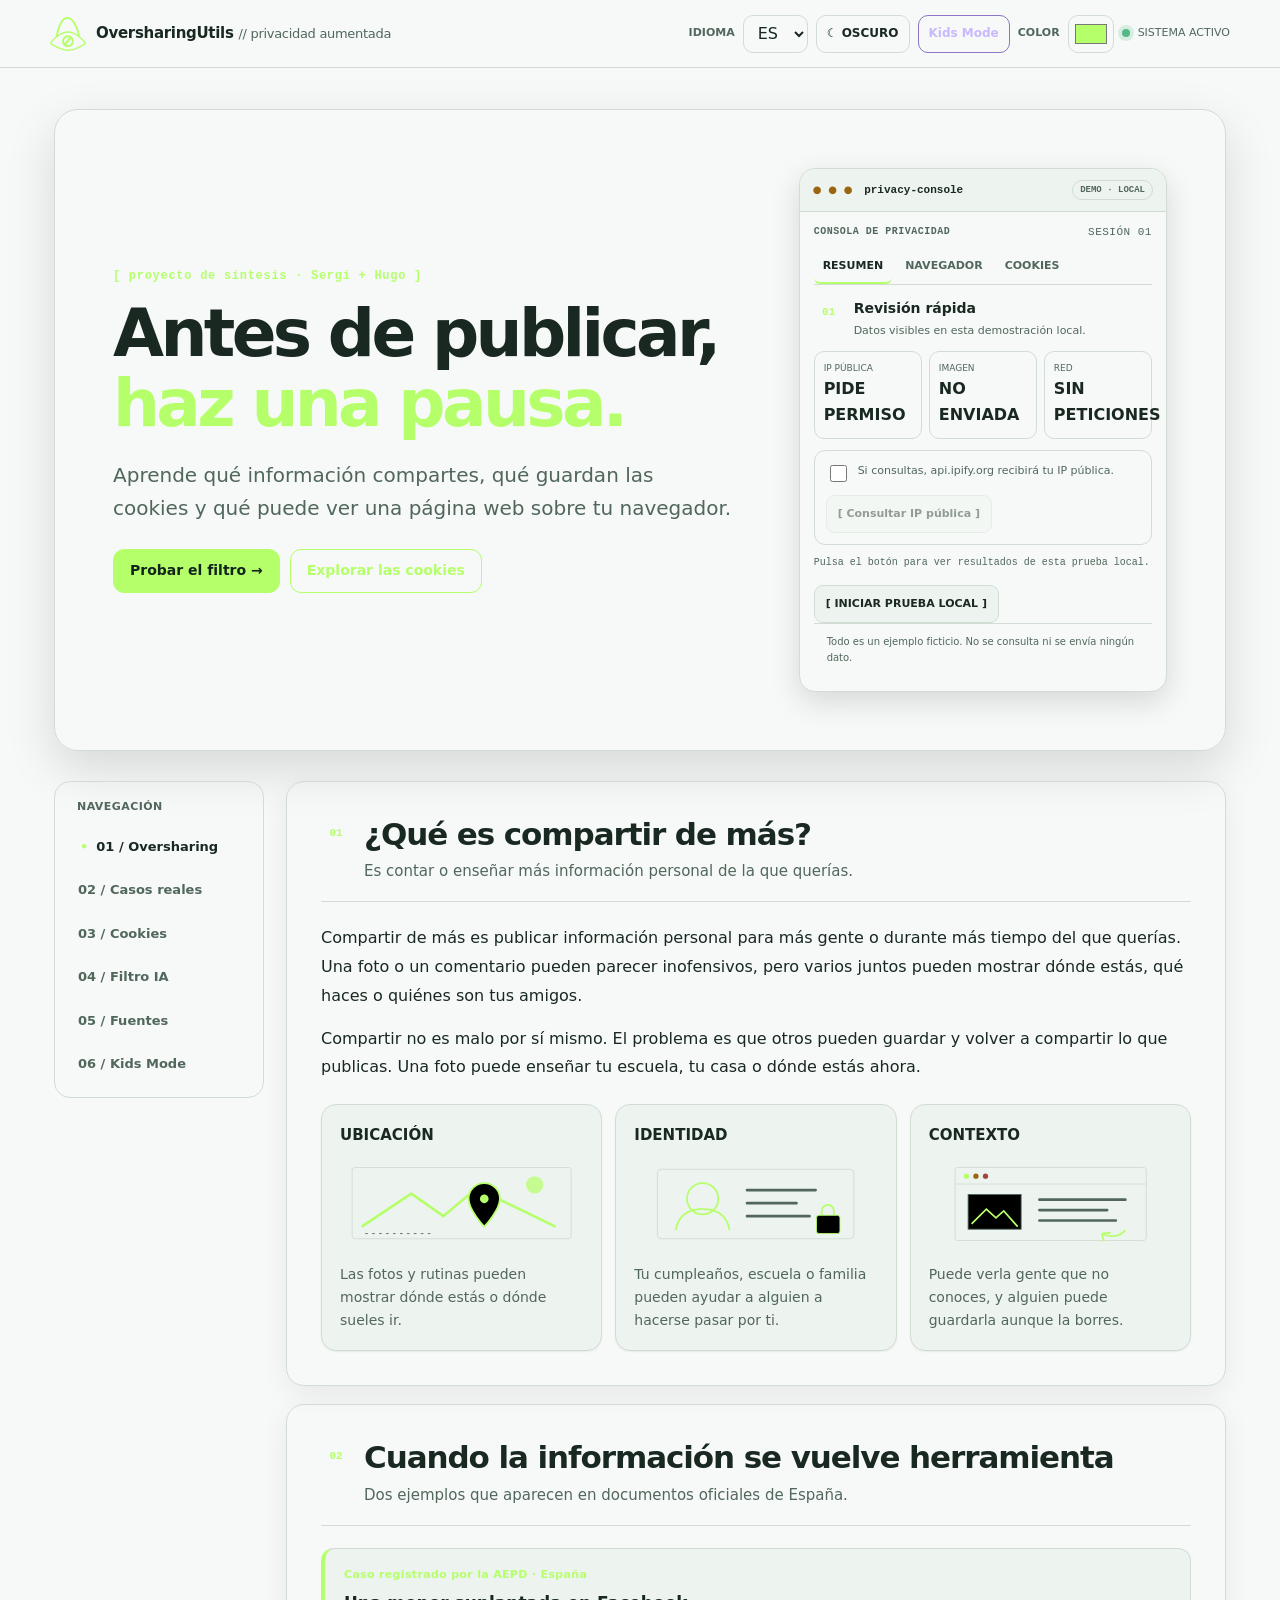
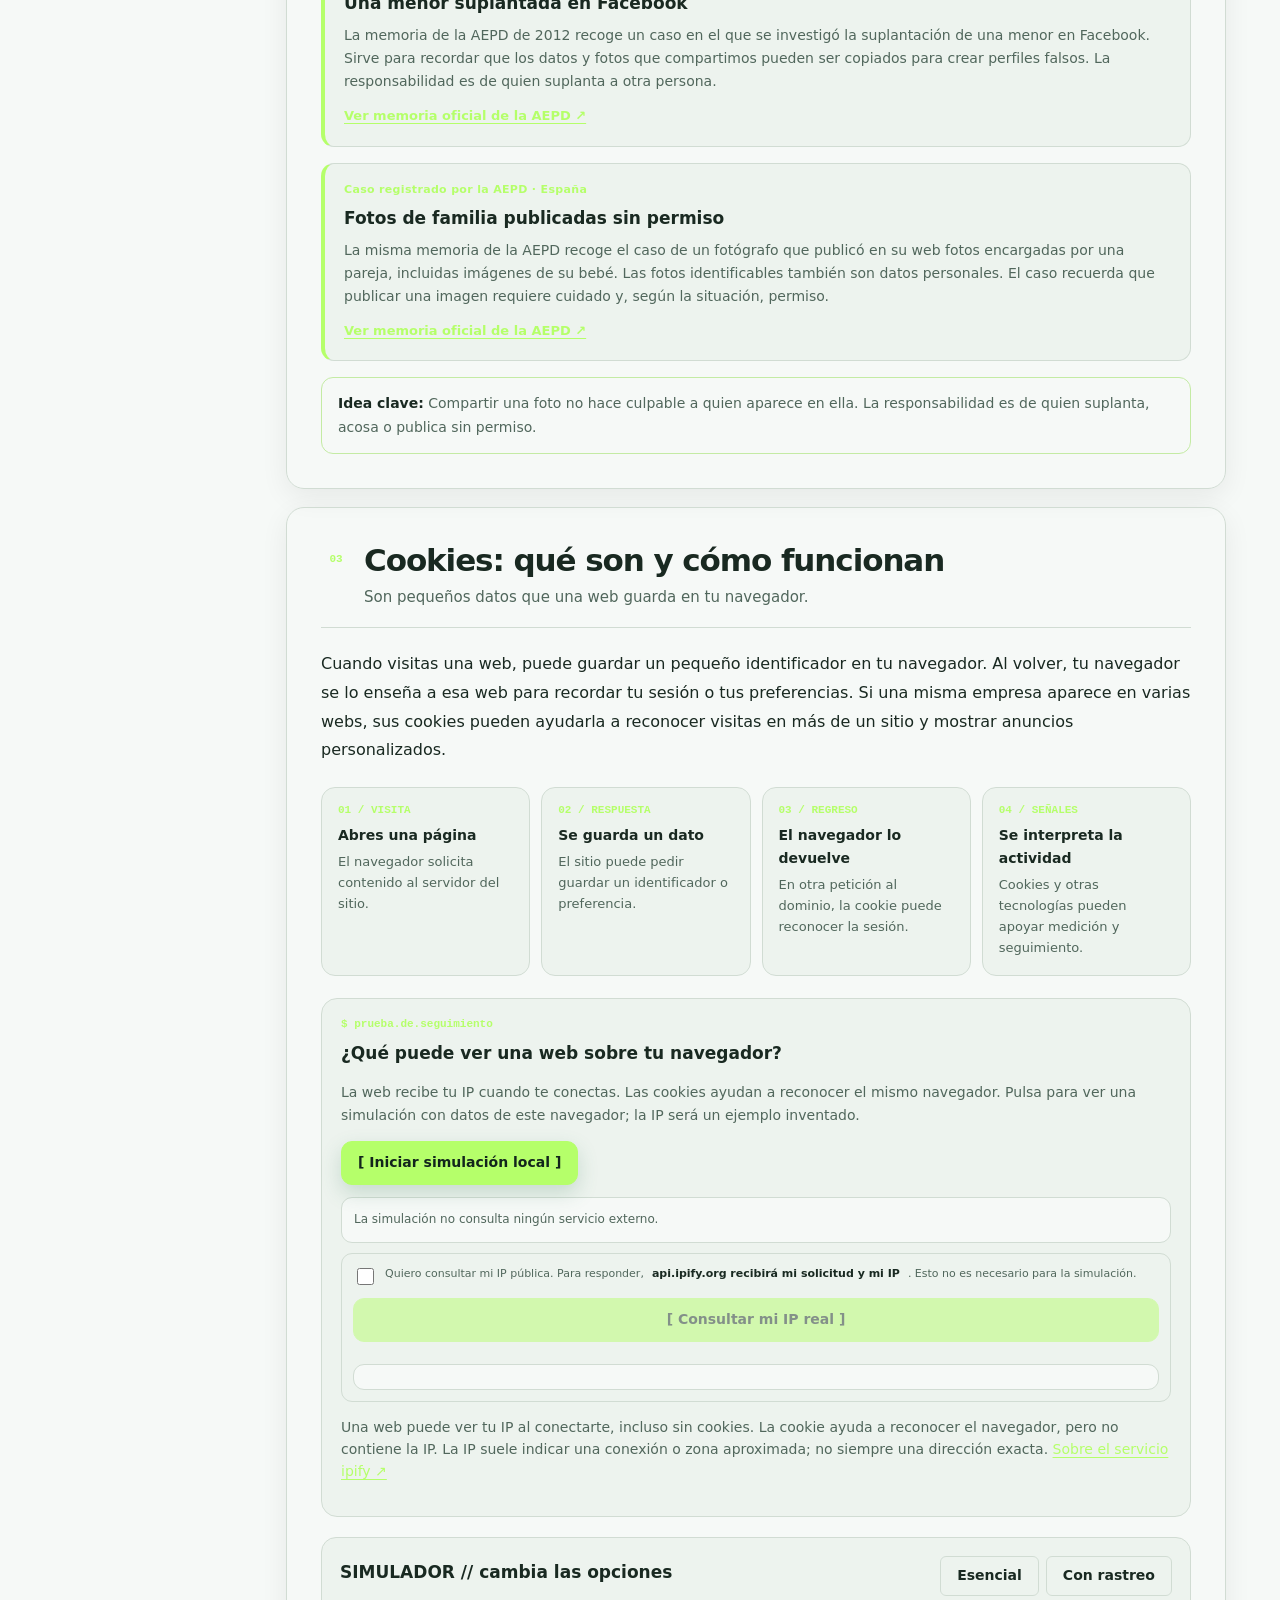
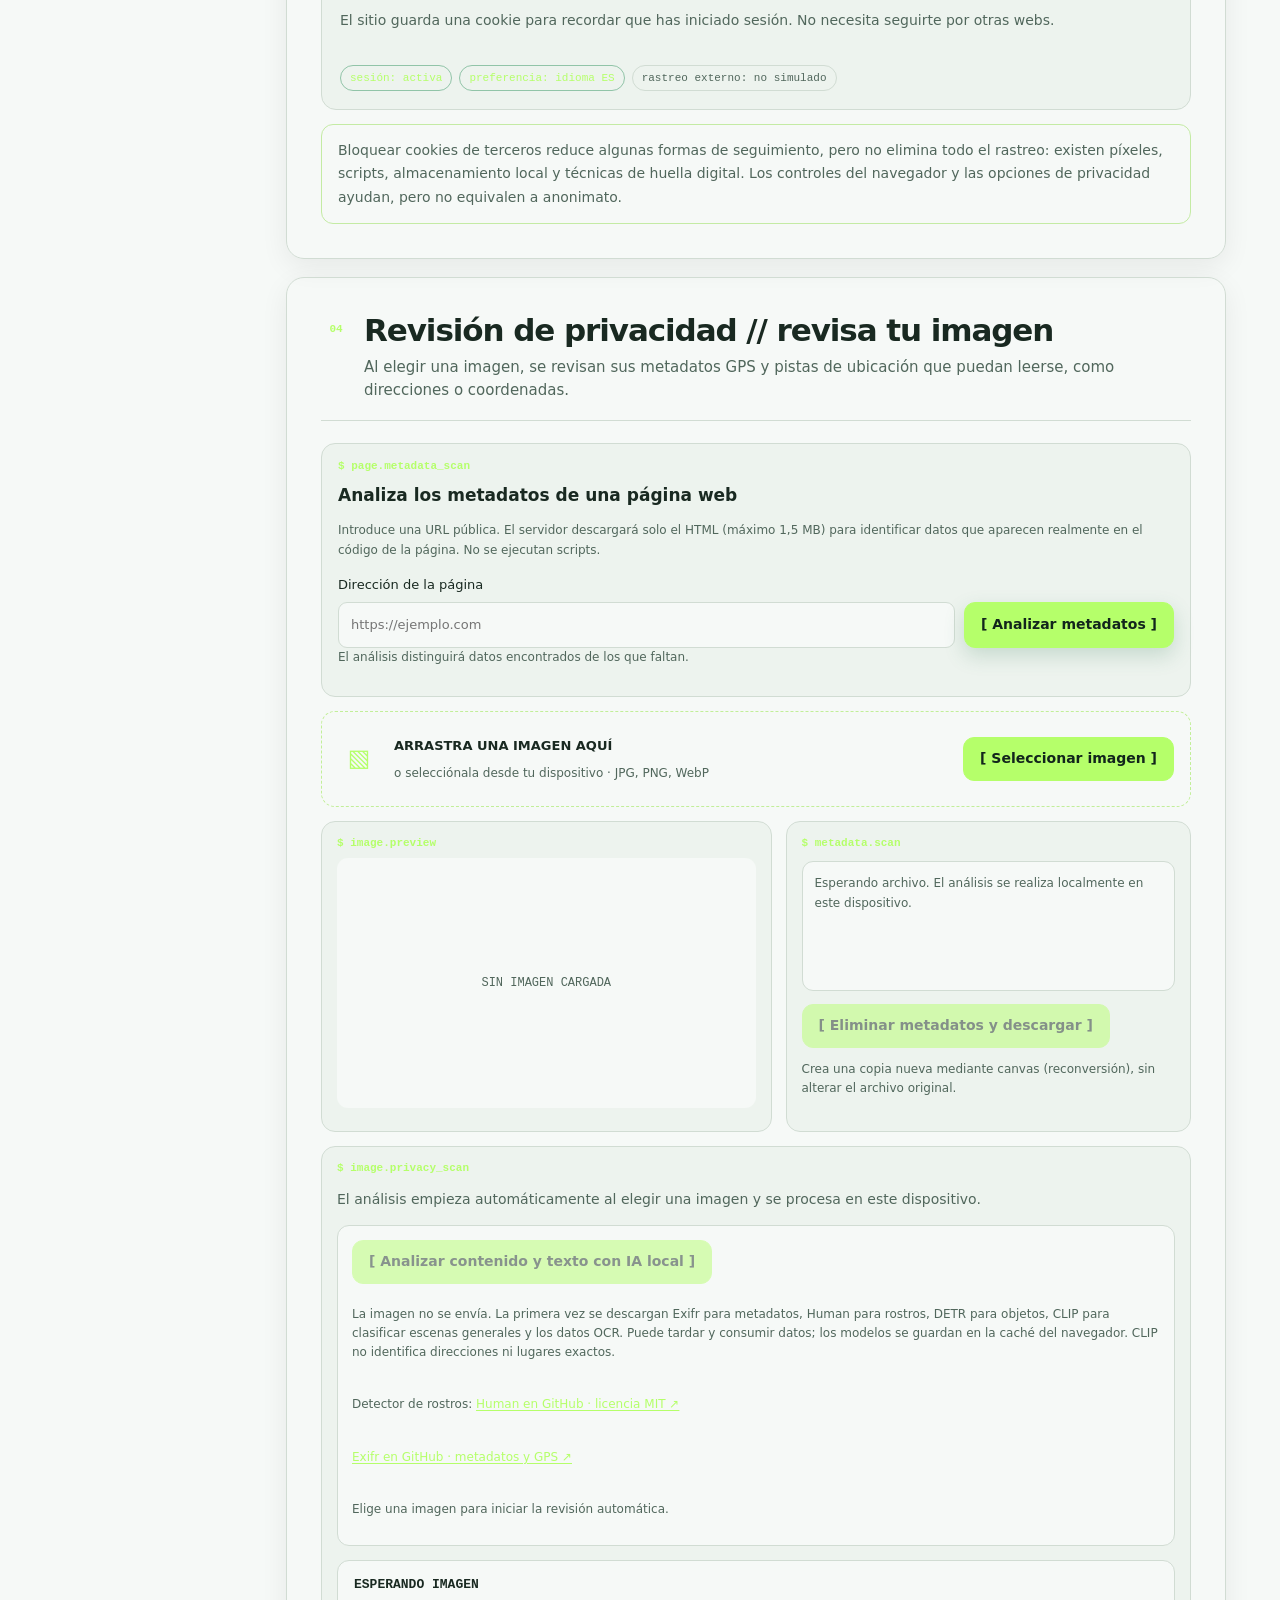
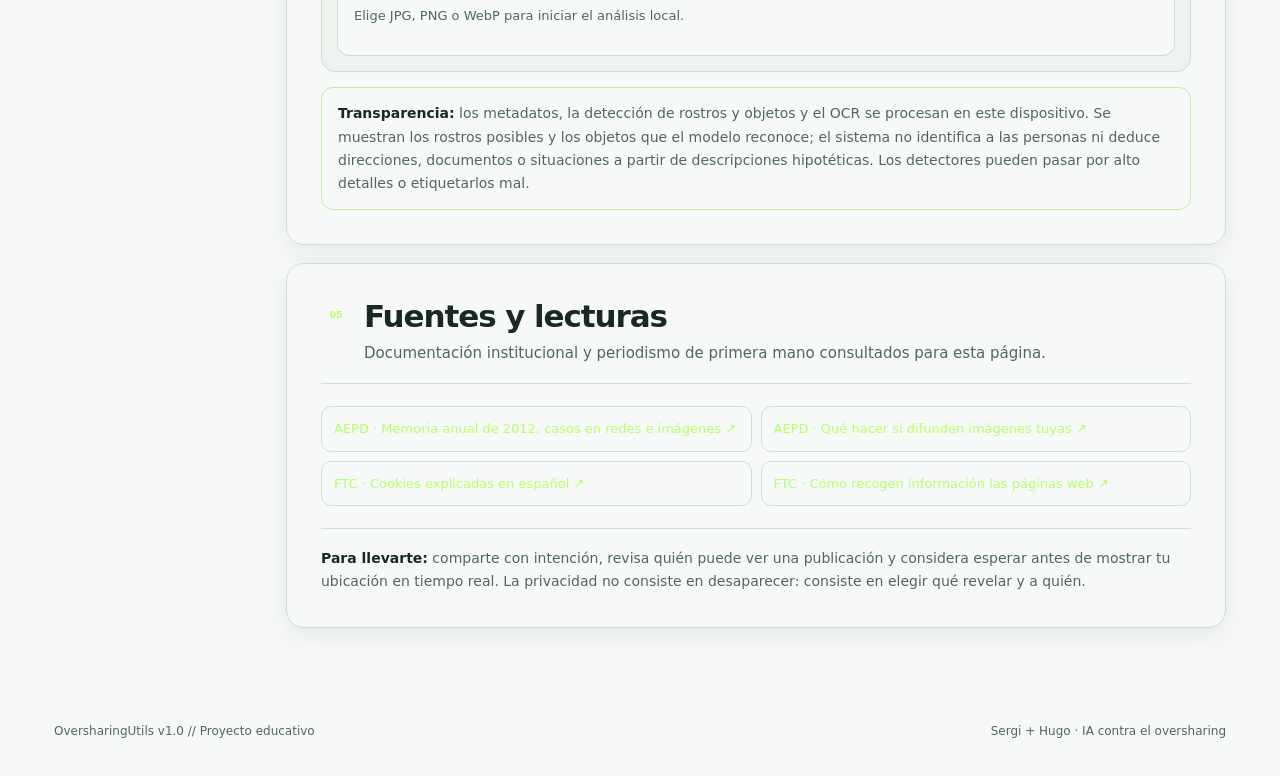
==== commit 92ee971d: "Add files via upload" ====
--- a/index.html
+++ b/index.html
@@ -24,15 +24,16 @@
 <section id="cookies"><div class="panel"><div class="section-head"><span class="num">03</span><div><h2 data-i18n="cookiesTitle">Cookies: qué son y cómo funcionan</h2><p data-i18n="cookiesSub">Son pequeños datos que una web guarda en tu navegador.</p></div></div><div class="bodycopy"><p>Cuando visitas una web, puede guardar un pequeño identificador en tu navegador. Al volver, tu navegador se lo enseña a esa web para recordar tu sesión o tus preferencias. Si una misma empresa aparece en varias webs, sus cookies pueden ayudarla a reconocer visitas en más de un sitio y mostrar anuncios personalizados.</p></div><div class="cookie-flow"><div class="step"><span class="n">01 / VISITA</span><h3>Abres una página</h3><p>El navegador solicita contenido al servidor del sitio.</p></div><div class="step"><span class="n">02 / RESPUESTA</span><h3>Se guarda un dato</h3><p>El sitio puede pedir guardar un identificador o preferencia.</p></div><div class="step"><span class="n">03 / REGRESO</span><h3>El navegador lo devuelve</h3><p>En otra petición al dominio, la cookie puede reconocer la sesión.</p></div><div class="step"><span class="n">04 / SEÑALES</span><h3>Se interpreta la actividad</h3><p>Cookies y otras tecnologías pueden apoyar medición y seguimiento.</p></div></div>
 <div class="tracking-demo"><div class="terminal-label">$ prueba.de.seguimiento</div><h3>¿Qué puede ver una web sobre tu navegador?</h3><p>La web recibe tu IP cuando te conectas. Las cookies ayudan a reconocer el mismo navegador. Pulsa para ver una simulación con datos de este navegador; la IP será un ejemplo inventado.</p><lumen-button class="btn" id="runTracking" variant="default">[ Iniciar simulación local ]</lumen-button><div id="trackingOutput" class="tracking-output"><span>La simulación no consulta ningún servicio externo.</span></div><div class="real-ip-box"><label><input id="ipConsent" type="checkbox"> Quiero consultar mi IP pública. Para responder, <strong>api.ipify.org recibirá mi solicitud y mi IP</strong>. Esto no es necesario para la simulación.</label><lumen-button class="btn" id="showRealIp" disabled variant="default">[ Consultar mi IP real ]</lumen-button><div id="realIpOutput" class="real-ip-output" aria-live="polite"></div></div><p class="mini-note">Una web puede ver tu IP al conectarte, incluso sin cookies. La cookie ayuda a reconocer el navegador, pero no contiene la IP. La IP suele indicar una conexión o zona aproximada; no siempre una dirección exacta. <a href="https://www.ipify.org/" target="_blank" rel="noopener">Sobre el servicio ipify ↗</a></p></div><div class="demo"><div class="demo-head"><h3>SIMULADOR // cambia las opciones</h3><div class="switches"><lumen-button class="active" data-mode="basic" variant="secondary">Esencial</lumen-button><lumen-button data-mode="tracking" variant="secondary">Con rastreo</lumen-button></div></div><div class="demo-output" id="cookieOutput">El sitio guarda una cookie para recordar que has iniciado sesión. No necesita seguirte por otras webs.</div><div class="cookie-row" id="cookieChips"><span class="chip ok">sesión: activa</span><span class="chip ok">preferencia: idioma ES</span><span class="chip">rastreo externo: no simulado</span></div></div><p class="note" style="margin-top:14px">Bloquear cookies de terceros reduce algunas formas de seguimiento, pero no elimina todo el rastreo: existen píxeles, scripts, almacenamiento local y técnicas de huella digital. Los controles del navegador y las opciones de privacidad ayudan, pero no equivalen a anonimato.</p></div></section>
 <!-- Revisió local d’imatges i de les seves metadades. -->
-<section id="analizador"><div class="panel"><div class="section-head"><span class="num">04</span><div><h2 data-i18n="imageTitle">Revisión de privacidad // revisa tu imagen</h2><p>El análisis empieza al elegir una imagen. Revisa metadatos y busca señales con los detectores disponibles.</p></div></div><div class="image-tool">
+<section id="analizador"><div class="panel"><div class="section-head"><span class="num">04</span><div><h2 data-i18n="imageTitle">Revisión de privacidad // revisa tu imagen</h2><p>Al elegir una imagen, se revisan sus metadatos GPS y pistas de ubicación que puedan leerse, como direcciones o coordenadas.</p></div></div><div class="image-tool">
+<div class="page-metadata-tool"><div class="terminal-label">$ page.metadata_scan</div><h3>Analiza los metadatos de una página web</h3><p class="mini-note">Introduce una URL pública. El servidor descargará solo el HTML (máximo 1,5 MB) para identificar datos que aparecen realmente en el código de la página. No se ejecutan scripts.</p><form id="pageMetadataForm" class="page-metadata-form"><label for="pageUrl">Dirección de la página</label><div class="page-metadata-controls"><input id="pageUrl" name="url" type="url" placeholder="https://ejemplo.com" autocomplete="url" required><lumen-button class="btn" id="pageMetadataButton" type="submit" variant="default">[ Analizar metadatos ]</lumen-button></div></form><div id="pageMetadataStatus" class="mini-note" role="status" aria-live="polite">El análisis distinguirá datos encontrados de los que faltan.</div><div id="pageMetadataResults" class="page-metadata-results" aria-live="polite"></div></div>
 <div class="upload-zone" id="dropZone"><div class="upload-icon">▧</div><div><strong>ARRASTRA UNA IMAGEN AQUÍ</strong><br><span>o selecciónala desde tu dispositivo · JPG, PNG, WebP</span></div><label class="btn file-pick">[ Seleccionar imagen ]<input id="imageInput" type="file" accept="image/jpeg,image/png,image/webp"></label></div>
 <div class="image-grid"><div class="preview-box"><div class="terminal-label">$ image.preview</div><div class="preview-placeholder" id="previewPlaceholder">SIN IMAGEN CARGADA</div><img id="imagePreview" alt="Vista previa de la imagen seleccionada" hidden><div class="file-info" id="fileInfo"></div></div><div class="metadata-box"><div class="terminal-label">$ metadata.scan</div><div id="metadataOutput" class="metadata-output">Esperando archivo. El análisis se realiza localmente en este dispositivo.</div><lumen-button class="btn" id="stripButton" disabled variant="default">[ Eliminar metadatos y descargar ]</lumen-button><p class="mini-note">Crea una copia nueva mediante canvas (reconversión), sin alterar el archivo original.</p></div></div>
-<div class="visual-check"><div class="terminal-label">$ image.privacy_scan</div><p>El análisis empieza al elegir una imagen. Revisa metadatos y busca señales visibles con los detectores que admita este navegador.</p><div class="result image-result" id="imageResult" aria-live="polite"><h3>ESPERANDO IMAGEN</h3><p>Elige JPG, PNG o WebP para iniciar el análisis automático.</p></div></div></div>
-<p class="note" style="margin-top:15px"><strong>Transparencia:</strong> el análisis se ejecuta en tu navegador. Lee metadatos y usa detectores de rostros, texto y códigos si están disponibles. No envía la imagen. No es un modelo de IA y puede pasar por alto detalles.</p></div></section>
+<div class="visual-check"><div class="terminal-label">$ image.privacy_scan</div><p data-i18n="localAiIntro">El análisis empieza automáticamente al elegir una imagen y se procesa en este dispositivo.</p><div class="cloud-consent"><lumen-button class="btn" id="localAiButton" data-i18n="localAiButton" disabled variant="default">[ Analizar contenido y texto con IA local ]</lumen-button><p class="mini-note" data-i18n="localAiDisclosure">La imagen no se envía. La primera vez se descargan Exifr para metadatos, Human para rostros, DETR para objetos, CLIP para clasificar escenas generales y los datos OCR. Puede tardar y consumir datos; los modelos se guardan en la caché del navegador. CLIP no identifica direcciones ni lugares exactos.</p><p class="mini-note" data-i18n="githubHumanSource">Detector de rostros: <a href="https://github.com/vladmandic/human" target="_blank" rel="noopener">Human en GitHub · licencia MIT ↗</a></p><p class="mini-note"><a href="https://github.com/MikeKovarik/exifr" target="_blank" rel="noopener">Exifr en GitHub · metadatos y GPS ↗</a></p><p id="localAiStatus" class="mini-note" role="status">Elige una imagen para iniciar la revisión automática.</p></div><div class="result image-result" id="imageResult" aria-live="polite"><h3>ESPERANDO IMAGEN</h3><p>Elige JPG, PNG o WebP para iniciar el análisis local.</p></div></div></div>
+<p class="note" style="margin-top:15px"><strong>Transparencia:</strong> los metadatos, la detección de rostros y objetos y el OCR se procesan en este dispositivo. Se muestran los rostros posibles y los objetos que el modelo reconoce; el sistema no identifica a las personas ni deduce direcciones, documentos o situaciones a partir de descripciones hipotéticas. Los detectores pueden pasar por alto detalles o etiquetarlos mal.</p></div></section>
 <!-- Fonts consultades per al contingut. -->
 <section id="fuentes"><div class="panel"><div class="section-head"><span class="num">05</span><div><h2 data-i18n="sourcesTitle">Fuentes y lecturas</h2><p data-i18n="sourcesDesc">Documentación institucional y periodismo de primera mano consultados para esta página.</p></div></div><div class="sources"><a href="https://www.aepd.es/memorias/memoria-aepd-2012.pdf" target="_blank" rel="noopener">AEPD · Memoria anual de 2012, casos en redes e imágenes ↗</a><a href="https://www.aepd.es/preguntas-frecuentes/17-internet-y-redes-sociales/FAQ-1704-que-hacer-si-se-difunden-imagenes-en-las-que-aparezco" target="_blank" rel="noopener">AEPD · Qué hacer si difunden imágenes tuyas ↗</a><a href="https://www.ftc.gov/es/política-de-privacidad-y-noticias/política-de-privacidad/cookies-de-internet" target="_blank" rel="noopener">FTC · Cookies explicadas en español ↗</a><a href="https://consumer.ftc.gov/articles/how-websites-and-apps-collect-and-use-your-information" target="_blank" rel="noopener">FTC · Cómo recogen información las páginas web ↗</a></div><div class="footer"><strong>Para llevarte:</strong> comparte con intención, revisa quién puede ver una publicación y considera esperar antes de mostrar tu ubicación en tiempo real. La privacidad no consiste en desaparecer: consiste en elegir qué revelar y a quién.</div></div></section>
 <!-- Consells i activitat educativa per a infants. -->
-<section id="kids-mode" class="kids-section" hidden><div class="panel"><div class="section-head"><span class="num">06</span><div><h2>Kids Mode</h2><p data-i18n="kidsIntro">Consejos sencillos para usar internet con más seguridad. No tienes que resolverlo todo a solas.</p></div></div><div class="kids-welcome"><span class="kids-spark">✦</span><div><strong data-i18n="kidsWelcomeTitle">Tu privacidad importa</strong><p data-i18n="kidsWelcomeText">Internet puede ser divertido. Si algo te hace sentir raro o incómodo, para y cuéntaselo a una persona adulta de confianza.</p></div></div><div class="kids-cards"><article class="kids-card"><span class="kids-icon">⌂</span><h3 data-i18n="kidsCard1Title">Guarda tus datos</h3><p data-i18n="kidsCard1Text">No publiques tu dirección, teléfono, escuela, contraseñas ni dónde estás ahora.</p></article><article class="kids-card"><span class="kids-icon">◉</span><h3 data-i18n="kidsCard2Title">Piensa antes de enviar</h3><p data-i18n="kidsCard2Text">Una foto o mensaje se puede copiar. Si no quieres que otras personas lo vean, no lo compartas.</p></article><article class="kids-card"><span class="kids-icon">✋</span><h3 data-i18n="kidsCard3Title">Puedes decir que no</h3><p data-i18n="kidsCard3Text">No tienes que responder a quien te pida secretos, fotos o datos personales.</p></article></div><div class="kids-quiz"><div class="terminal-label">✦ MINI RETO</div><h3 data-i18n="kidsQuizTitle">¿Qué harías en esta situación?</h3><p data-i18n="kidsQuizQuestion">Alguien que no conoces en un juego te pide tu dirección para mandarte un regalo.</p><div class="quiz-options"><lumen-button class="quiz-choice" data-correct="false" data-i18n="kidsWrong1" variant="secondary">Se la envío.</lumen-button><lumen-button class="quiz-choice" data-correct="true" data-i18n="kidsRight1" variant="secondary">No la comparto y se lo cuento a un adulto.</lumen-button></div><div class="quiz-feedback" id="quizFeedback" aria-live="polite"></div></div><p class="kids-reminder" data-i18n="kidsReminder">Si alguien te asusta, te presiona o te pide guardar un secreto que te incomoda: cierra la conversación y pide ayuda. No es culpa tuya.</p><div id="kidsModeStatus" class="kids-mode-status" aria-live="polite"></div></div></section>
+<section id="kids-mode" class="kids-section" hidden><div class="panel"><div class="section-head"><span class="num">06</span><div><h2>Kids Mode</h2><p data-i18n="kidsIntro">Consejos sencillos para usar internet con más seguridad. No tienes que resolverlo todo a solas.</p></div></div><div class="kids-welcome"><span class="kids-spark">✦</span><div><strong data-i18n="kidsWelcomeTitle">Tu privacidad importa</strong><p data-i18n="kidsWelcomeText">Internet puede ser divertido. Si algo te hace sentir raro o incómodo, para y cuéntaselo a una persona adulta de confianza.</p></div></div><div class="kids-cards"><article class="kids-card"><span class="kids-icon">⌂</span><h3 data-i18n="kidsCard1Title">Guarda tus datos</h3><p data-i18n="kidsCard1Text">No publiques tu dirección, teléfono, escuela, contraseñas ni dónde estás ahora.</p></article><article class="kids-card"><span class="kids-icon">◉</span><h3 data-i18n="kidsCard2Title">Piensa antes de enviar</h3><p data-i18n="kidsCard2Text">Una foto o mensaje se puede copiar. Si no quieres que otras personas lo vean, no lo compartas.</p></article><article class="kids-card"><span class="kids-icon">✋</span><h3 data-i18n="kidsCard3Title">Puedes decir que no</h3><p data-i18n="kidsCard3Text">No tienes que responder a quien te pida secretos, fotos o datos personales.</p></article></div><div class="kids-quiz" id="kidsQuiz"><div class="terminal-label" data-i18n="kidsQuizLabel">✦ MINI RETO</div><h3 data-i18n="kidsQuizTitle">Antes de compartir, haz esta revisión</h3><p class="quiz-question" id="kidsQuizQuestion" tabindex="-1" aria-live="polite">¿Aparecen tu nombre completo, dirección, colegio, teléfono o contraseña?</p><p class="quiz-private-note" data-i18n="kidsQuizPrivacyNote">No pongas aquí datos personales. Tus respuestas no se guardan.</p><div class="quiz-progress"><span id="kidsQuizProgressLabel" aria-live="polite">Pregunta 1 de 4</span><progress id="kidsQuizProgress" max="4" value="1" aria-label="Progreso del cuestionario"></progress></div><div class="quiz-options" id="kidsQuizOptions" role="group" aria-labelledby="kidsQuizQuestion"></div><div class="quiz-controls"><lumen-button id="kidsQuizBack" class="quiz-control" type="button" variant="secondary" disabled>← Atrás</lumen-button><lumen-button id="kidsQuizNext" class="quiz-control" type="button" variant="default" disabled>Siguiente →</lumen-button><lumen-button id="kidsQuizReset" class="quiz-control" type="button" variant="secondary" hidden>Volver a empezar</lumen-button></div><div class="quiz-feedback" id="quizFeedback" aria-live="polite" role="status"></div></div><p class="kids-reminder" data-i18n="kidsReminder">Si alguien te asusta, te presiona o te pide guardar un secreto que te incomoda: cierra la conversación y pide ayuda. No es culpa tuya.</p><div id="kidsModeStatus" class="kids-mode-status" aria-live="polite"></div></div></section>
 </div></div></main><!-- Créditos del proyecto. -->
 <footer><span>OversharingUtils v1.0 // Proyecto educativo</span><span>Sergi + Hugo · IA contra el oversharing</span></footer>
 <script src="lumen-ui.js" defer></script><script src="script.js" defer></script></body></html>
--- a/lumen-ui.css
+++ b/lumen-ui.css
@@ -0,0 +1,9535 @@
+@layer lumen.tokens, lumen.base, lumen.components, lumen.glass;
+
+/* node_modules/.pnpm/@santi020k+lumen@4.2.0/node_modules/@santi020k/lumen/styles/world-map.css */
+@layer lumen.components {
+  .ui-world-map {
+    display: grid;
+    gap: .75rem;
+    color: hsl(var(--ink));
+  }
+  .ui-world-map__frame {
+    position: relative;
+    overflow: hidden;
+    border-radius: var(--ui-radius-lg);
+    background: var(--ui-world-map-surface, hsl(var(--surface-muted)));
+  }
+  .ui-world-map__viewport {
+    overflow: auto;
+    aspect-ratio: 2.5;
+  }
+  .ui-world-map__viewport[data-pan-enabled=true],
+  .ui-world-map__viewport[data-pan-enabled=true] .ui-world-map__country {
+    cursor: grab;
+    user-select: none;
+  }
+  .ui-world-map__viewport[data-panning],
+  .ui-world-map__viewport[data-panning] .ui-world-map__country {
+    cursor: grabbing;
+  }
+  .ui-world-map__viewport:focus-visible {
+    outline: 2px solid hsl(var(--brand));
+    outline-offset: -2px;
+  }
+  .ui-world-map__plot {
+    display: block;
+    width: calc(100% * var(--ui-world-map-zoom, 1));
+    max-width: none;
+    height: auto;
+  }
+  .ui-world-map__zoom-controls {
+    display: flex;
+    align-items: center;
+    justify-content: end;
+    flex-wrap: wrap;
+    gap: .5rem;
+  }
+  .ui-world-map__zoom-controls button {
+    min-width: 2.75rem;
+    min-height: 2.75rem;
+  }
+  .ui-world-map__zoom-controls output {
+    min-width: 3rem;
+    text-align: center;
+    font-variant-numeric: tabular-nums;
+  }
+  .ui-world-map__dot--neutral {
+    fill: var(--ui-world-map-land, hsl(var(--ink-soft) / .45));
+  }
+  .ui-world-map__dot--highlight {
+    fill: var(--ui-world-map-highlight, hsl(var(--brand)));
+  }
+  .ui-world-map[data-variant=solid] .ui-world-map__country {
+    fill: var(--ui-world-map-land, hsl(var(--ink-soft) / .22));
+  }
+  .ui-world-map[data-variant=solid] .ui-world-map__country--highlighted {
+    fill: var(--ui-world-map-highlight, hsl(var(--brand)));
+  }
+  .ui-world-map__country {
+    stroke: hsl(var(--surface-muted));
+    stroke-width: .5;
+    vector-effect: non-scaling-stroke;
+    pointer-events: all;
+    transition: opacity var(--ui-duration);
+  }
+  .ui-world-map[data-interactive=true] .ui-world-map__country {
+    cursor: pointer;
+  }
+  .ui-world-map[data-interactive=true] .ui-world-map__country:hover {
+    opacity: .65;
+  }
+  .ui-world-map__selection {
+    fill: none;
+    stroke: hsl(var(--accent));
+    stroke-width: 2;
+    stroke-linejoin: round;
+    vector-effect: non-scaling-stroke;
+    pointer-events: none;
+  }
+  .ui-world-map__marker {
+    fill: hsl(var(--on-brand));
+    stroke: var(--ui-world-map-marker, hsl(var(--brand)));
+  }
+  .ui-world-map__inspection {
+    position: absolute;
+    inset: .75rem auto auto .75rem;
+    padding: .25rem .5rem;
+    background: hsl(var(--surface));
+    border-radius: var(--ui-radius-md);
+    font-size: .875rem;
+    pointer-events: none;
+  }
+  .ui-world-map__highlights {
+    display: flex;
+    flex-wrap: wrap;
+    gap: .75rem;
+    padding: 0;
+    margin: 0;
+    list-style: none;
+    font-size: .8125rem;
+  }
+  .ui-world-map__select-label {
+    display: grid;
+    gap: .375rem;
+    max-width: 24rem;
+  }
+  .ui-world-map[data-animated=true] .ui-world-map__countries {
+    animation: ui-map-enter .6s;
+  }
+  .ui-world-map[data-animated=true] .ui-world-map__marker {
+    animation: ui-map-pulse 2.5s 2;
+    transform-box: fill-box;
+    transform-origin: center;
+  }
+  @keyframes ui-map-enter {
+    from {
+      opacity: 0;
+    }
+  }
+  @keyframes ui-map-pulse {
+    50% {
+      transform: scale(1.25);
+    }
+  }
+  @media (prefers-reduced-motion: reduce) {
+    .ui-world-map[data-animated=true] :is(.ui-world-map__countries, .ui-world-map__marker) {
+      animation: none;
+      transition: none;
+    }
+  }
+  @media (forced-colors: active) {
+    .ui-world-map__country {
+      stroke: CanvasText;
+    }
+    .ui-world-map__selection {
+      stroke: Highlight;
+    }
+  }
+}
+
+/* node_modules/.pnpm/@santi020k+lumen@4.2.0/node_modules/@santi020k/lumen/styles.css */
+@layer lumen.tokens {
+  :root,
+  [data-theme=light],
+  [data-theme=lumen-light] {
+    color-scheme: light;
+    --canvas: 210 24% 98%;
+    --surface: 0 0% 100%;
+    --surface-muted: 210 22% 95%;
+    --surface-strong: 213 18% 88%;
+    --line: 214 17% 84%;
+    --ink: 216 28% 12%;
+    --ink-soft: 215 14% 35%;
+    --ink-muted: 215 10% 50%;
+    --brand: 201 96% 32%;
+    --brand-solid: 201 96% 28%;
+    --brand-soft: 198 64% 92%;
+    --on-brand: 0 0% 100%;
+    --accent: 169 78% 33%;
+    --success: 142 76% 36%;
+    --warning: 38 92% 50%;
+    --danger: 0 84% 60%;
+    --on-danger: 0 0% 0%;
+    --chart-axis: var(--ink-muted);
+    --chart-diverging-mid: 213 18% 88%;
+    --chart-diverging-negative: 0 84% 60%;
+    --chart-diverging-positive: 201 96% 32%;
+    --chart-grid: var(--line);
+    --chart-reference: var(--ink-soft);
+    --chart-selection: var(--brand);
+    --chart-sequential-high: 201 96% 24%;
+    --chart-sequential-low: 198 64% 92%;
+    --chart-sequential-mid: 201 80% 58%;
+    --chart-series-1: 201 96% 32%;
+    --chart-series-2: 169 78% 33%;
+    --chart-series-3: 280 72% 56%;
+    --chart-series-4: 25 95% 53%;
+    --chart-series-5: 340 82% 55%;
+    --chart-series-6: 190 82% 42%;
+    --chart-series-7: 52 92% 45%;
+    --chart-series-8: 215 16% 47%;
+    --chart-tooltip-background: var(--ink);
+    --chart-tooltip-foreground: var(--surface);
+    --ui-on-danger: var(--on-danger);
+    --ui-space-zero: 0rem;
+    --ui-space-xs: 0.25rem;
+    --ui-space-sm: 0.5rem;
+    --ui-space-md: 0.75rem;
+    --ui-space-lg: 1rem;
+    --ui-space-xl: 1.5rem;
+    --ui-space-2xl: 2rem;
+    --ui-space-3xl: 3rem;
+    --ui-space-related: var(--ui-space-sm);
+    --ui-space-group: var(--ui-space-lg);
+    --ui-space-section: var(--ui-space-2xl);
+    --ui-space-inset: var(--ui-space-xl);
+    --ui-container-gutter: clamp(var(--ui-space-group), 4vw, var(--ui-space-section));
+    --ui-border-width: 1px;
+    --ui-radius: 0.625rem;
+    --ui-radius-sm: 0.375rem;
+    --ui-radius-lg: 0.75rem;
+    --ui-shadow-sm: 0 1px 2px hsl(222 47% 11% / 0.06);
+    --ui-shadow-md: 0 8px 24px hsl(222 47% 11% / 0.08);
+    --ui-shadow-lg: 0 24px 64px hsl(222 47% 11% / 0.14);
+    --glass-bg: 0 0% 100% / 0.55;
+    --glass-bg-subtle: 0 0% 100% / 0.38;
+    --glass-bg-strong: 0 0% 100% / 0.72;
+    --glass-border: 220 30% 100% / 0.55;
+    --glass-highlight: 0 0% 100% / 0.85;
+    --glass-blur: 22px;
+    --glass-saturate: 1.7;
+    --glass-brightness: 1.05;
+    --glass-edge: 0 0% 100% / 0.9;
+    --glass-edge-soft: 0 0% 100% / 0.34;
+    --glass-shade: 222 47% 11% / 0.07;
+    --glass-refraction: 201 96% 32% / 0.08;
+    --glass-shadow:
+      0 1px 2px hsl(222 47% 11% / 0.08),
+      0 12px 32px hsl(222 47% 11% / 0.12),
+      0 32px 80px hsl(222 47% 11% / 0.14);
+    --ui-font:
+      "Montserrat",
+      "Avenir Next",
+      "Segoe UI",
+      sans-serif;
+    --ui-duration-fast: 120ms;
+    --ui-duration: 160ms;
+    --ui-duration-slow: 300ms;
+    --ui-ease: cubic-bezier(0.32, 0.72, 0, 1);
+    --ui-ease-emphasized: cubic-bezier(0.22, 1, 0.36, 1);
+  }
+  [data-theme=dark],
+  [data-theme=lumen-dark] {
+    color-scheme: dark;
+    --canvas: 224 24% 8%;
+    --surface: 224 18% 11%;
+    --surface-muted: 223 16% 15%;
+    --surface-strong: 222 14% 22%;
+    --line: 222 14% 26%;
+    --ink: 210 20% 96%;
+    --ink-soft: 214 14% 77%;
+    --ink-muted: 216 10% 62%;
+    --brand: 199 91% 56%;
+    --brand-solid: 199 91% 36%;
+    --brand-soft: 199 84% 16%;
+    --on-brand: 0 0% 100%;
+    --accent: 166 76% 43%;
+    --success: 142 69% 45%;
+    --warning: 38 92% 55%;
+    --danger: 0 84% 65%;
+    --on-danger: 224 24% 8%;
+    --chart-axis: var(--ink-muted);
+    --chart-diverging-mid: 222 14% 22%;
+    --chart-diverging-negative: 0 84% 65%;
+    --chart-diverging-positive: 199 91% 56%;
+    --chart-grid: var(--line);
+    --chart-reference: var(--ink-soft);
+    --chart-selection: var(--brand);
+    --chart-sequential-high: 199 91% 66%;
+    --chart-sequential-low: 199 84% 16%;
+    --chart-sequential-mid: 199 72% 42%;
+    --chart-series-1: 199 91% 56%;
+    --chart-series-2: 166 76% 43%;
+    --chart-series-3: 285 82% 72%;
+    --chart-series-4: 31 96% 62%;
+    --chart-series-5: 342 88% 68%;
+    --chart-series-6: 188 86% 54%;
+    --chart-series-7: 52 94% 58%;
+    --chart-series-8: 215 18% 68%;
+    --chart-tooltip-background: var(--ink);
+    --chart-tooltip-foreground: var(--canvas);
+    --ui-on-danger: var(--canvas);
+    --ui-shadow-sm: 0 1px 2px hsl(0 0% 0% / 0.18);
+    --ui-shadow-md: 0 12px 32px hsl(0 0% 0% / 0.24);
+    --ui-shadow-lg: 0 28px 80px hsl(0 0% 0% / 0.36);
+    --glass-bg: 224 20% 13% / 0.78;
+    --glass-bg-subtle: 224 20% 13% / 0.64;
+    --glass-bg-strong: 224 20% 13% / 0.9;
+    --glass-border: 210 30% 92% / 0.24;
+    --glass-highlight: 210 30% 96% / 0.1;
+    --glass-brightness: 1;
+    --glass-edge: 210 40% 98% / 0.24;
+    --glass-edge-soft: 210 40% 98% / 0.08;
+    --glass-shade: 240 40% 3% / 0.3;
+    --glass-refraction: 199 91% 56% / 0.1;
+    --glass-shadow:
+      0 1px 2px hsl(0 0% 0% / 0.3),
+      0 16px 40px hsl(0 0% 0% / 0.34),
+      0 40px 96px hsl(0 0% 0% / 0.38);
+  }
+  [data-theme$=-dark] {
+    --on-danger: var(--canvas);
+    --ui-on-danger: var(--canvas);
+  }
+}
+@layer lumen.base {
+  [hidden]:not([hidden=until-found]) {
+    display: none !important;
+  }
+  @keyframes ui-shimmer {
+    from {
+      background-position: 200% 0;
+    }
+    to {
+      background-position: -200% 0;
+    }
+  }
+  @keyframes ui-skeleton-pulse {
+    0%, 100% {
+      opacity: 1;
+    }
+    50% {
+      opacity: 0.55;
+    }
+  }
+  @keyframes ui-spin {
+    to {
+      transform: rotate(360deg);
+    }
+  }
+  @keyframes ui-animated-logo-reveal {
+    from {
+      opacity: 0;
+      transform: translateY(0.35rem) scale(0.96);
+    }
+    to {
+      opacity: 1;
+      transform: translateY(0) scale(1);
+    }
+  }
+  @keyframes ui-animated-logo-pop {
+    from {
+      transform: scale(0);
+    }
+    to {
+      transform: scale(1);
+    }
+  }
+  @keyframes ui-animated-logo-draw {
+    to {
+      stroke-dashoffset: 0;
+    }
+  }
+  @keyframes ui-animated-logo-slide {
+    from {
+      opacity: 0;
+      transform: translateX(-0.625rem);
+    }
+    to {
+      opacity: 1;
+      transform: translateX(0);
+    }
+  }
+  @keyframes ui-graphic-orbit {
+    to {
+      transform: rotate(1turn);
+    }
+  }
+  .ui-sr-only {
+    position: absolute;
+    width: 1px;
+    height: 1px;
+    padding: 0;
+    margin: -1px;
+    overflow: hidden;
+    clip: rect(0, 0, 0, 0);
+    white-space: nowrap;
+    border: 0;
+  }
+  :where(.ui-accordion, .ui-alert, .ui-agenda, .ui-animated-logo, .ui-animated-number, .ui-aspect-ratio, .ui-attachment, .ui-autocomplete, .ui-avatar, .ui-backdrop, .ui-back-to-top, .ui-badge, .ui-bubble, .ui-button, .ui-button-group, .ui-calendar, .ui-card, .ui-carousel, .ui-chart, .ui-checkbox, .ui-collapsible, .ui-combobox, .ui-code, .ui-command, .ui-context-navigation, .ui-callout, .ui-color-picker, .ui-dialog, .ui-drawer, .ui-date-range-picker, .ui-empty, .ui-error-state, .ui-eyebrow, .ui-field, .ui-floating-badge, .ui-formatted-date, .ui-gradient-divider, .ui-graphic, .ui-icon, .ui-input, .ui-input-group, .ui-input-otp-field, .ui-input-otp, .ui-image, .ui-illustration, .ui-item, .ui-kbd, .ui-label, .ui-language-toggle, .ui-link, .ui-menu, .ui-menubar, .ui-message, .ui-message-scroller, .ui-navigation-menu, .ui-pagination, .ui-particles, .ui-pill, .ui-popover, .ui-progress, .ui-prose, .ui-radio-group, .ui-resizable, .ui-rich-text-editor, .ui-scroll-area, .ui-scroll-reveal, .ui-reveal-group, .ui-schedule, .ui-search-field, .ui-select, .ui-select-field, .ui-separator, .ui-sheet, .ui-sidebar, .ui-skip-link, .ui-skeleton, .ui-slider, .ui-tvp, .ui-sparkline, .ui-spinner, .ui-switch, .ui-table-wrap, .ui-tabs, .ui-tag-group, .ui-textarea, .ui-theme-builder, .ui-time-field, .ui-toast, .ui-toggle, .ui-toggle-group, .ui-tooltip, .ui-tree, .ui-tree-grid, .ui-typography, .ui-virtual-list, .ui-world-map) {
+    box-sizing: border-box;
+    font-family: var(--ui-font);
+  }
+  :where(.ui-button, .ui-back-to-top, .ui-code__copy, .ui-input, .ui-language-toggle, .ui-link, .ui-select, .ui-skip-link, .ui-textarea, .ui-checkbox, .ui-switch, .ui-toggle, .ui-theme-toggle, .ui-slider, .ui-color-picker, .ui-resizable__handle):focus-visible {
+    outline: 2px solid hsl(var(--brand));
+    outline-offset: 2px;
+  }
+}
+@layer lumen.components {
+  .ui-animated-logo {
+    display: inline-flex;
+    line-height: 0;
+  }
+  .ui-animated-logo > svg {
+    animation: ui-animated-logo-reveal var(--ui-animated-logo-duration, 700ms) cubic-bezier(0.22, 1, 0.36, 1) var(--ui-animated-logo-delay, 0ms) both;
+    display: block;
+    flex: none;
+    height: 100%;
+    max-width: 100%;
+    transform-origin: center;
+    width: auto;
+  }
+  .ui-animated-logo[data-animation=sequence] > svg {
+    animation: none;
+  }
+  .ui-animated-logo[data-animation=sequence] [data-ui-logo-pop] {
+    animation: ui-animated-logo-pop var(--ui-logo-duration, 500ms) cubic-bezier(0.34, 1.56, 0.64, 1) var(--ui-logo-delay, 0ms) both;
+    transform-box: fill-box;
+    transform-origin: center;
+  }
+  .ui-animated-logo[data-animation=sequence] [data-ui-logo-draw] {
+    animation: ui-animated-logo-draw var(--ui-logo-duration, 600ms) ease var(--ui-logo-delay, 0ms) both;
+    stroke-dasharray: var(--ui-logo-path-length, 100);
+    stroke-dashoffset: var(--ui-logo-path-length, 100);
+  }
+  .ui-animated-logo[data-animation=sequence] [data-ui-logo-reveal] {
+    animation: ui-animated-logo-slide var(--ui-logo-duration, 500ms) ease var(--ui-logo-delay, 0ms) both;
+  }
+  .ui-animated-portrait {
+    animation: ui-animated-portrait-reveal 400ms ease-out both;
+    isolation: isolate;
+    margin-inline: auto;
+    max-width: 22rem;
+    position: relative;
+    width: 100%;
+  }
+  .ui-animated-portrait__glow,
+  .ui-animated-portrait__orbit,
+  .ui-animated-portrait__grid,
+  .ui-animated-portrait__wash {
+    pointer-events: none;
+    position: absolute;
+  }
+  .ui-animated-portrait__glow {
+    animation: ui-animated-portrait-pulse 2s cubic-bezier(0.4, 0, 0.6, 1) infinite;
+    background:
+      radial-gradient(
+        circle,
+        hsl(var(--brand) / 0.18),
+        hsl(var(--accent) / 0.08),
+        transparent 70%);
+    border-radius: 2rem;
+    filter: blur(3rem);
+    inset: 5%;
+    z-index: -2;
+  }
+  .ui-animated-portrait__orbit {
+    border-radius: 50%;
+    padding: 1px;
+    z-index: -1;
+    background:
+      conic-gradient(
+        from 30deg,
+        transparent,
+        hsl(var(--brand) / 0.28),
+        hsl(var(--accent) / 0.16),
+        transparent 72%);
+    -webkit-mask: linear-gradient(#000 0 0) content-box, linear-gradient(#000 0 0);
+    -webkit-mask-composite: xor;
+    mask: linear-gradient(#000 0 0) content-box, linear-gradient(#000 0 0);
+    mask-composite: exclude;
+  }
+  .ui-animated-portrait__orbit--outer {
+    animation: ui-animated-portrait-spin 24s linear infinite;
+    inset: -10%;
+    padding: 2px;
+  }
+  .ui-animated-portrait__orbit--inner {
+    animation: ui-animated-portrait-spin-reverse 18s linear infinite;
+    background:
+      conic-gradient(
+        from 210deg,
+        transparent,
+        hsl(var(--accent) / 0.2),
+        hsl(var(--brand) / 0.12),
+        transparent 72%);
+    inset: 8%;
+  }
+  .ui-animated-portrait__card {
+    border-radius: 2.25rem;
+    overflow: hidden;
+    padding: 0.75rem;
+    position: relative;
+    transition: box-shadow 500ms ease;
+    z-index: 0;
+  }
+  .ui-animated-portrait__card:hover {
+    box-shadow: 0 20px 60px -15px hsl(var(--brand) / 0.15);
+  }
+  .ui-animated-portrait__grid {
+    background-image:
+      linear-gradient(hsl(var(--line) / 0.2) 1px, transparent 1px),
+      linear-gradient(
+        90deg,
+        hsl(var(--line) / 0.2) 1px,
+        transparent 1px);
+    background-size: 1.5rem 1.5rem;
+    inset: 0;
+    opacity: 0.2;
+    z-index: 1;
+  }
+  .ui-animated-portrait__wash {
+    background:
+      linear-gradient(
+        135deg,
+        hsl(var(--brand) / 0.05),
+        transparent 50%,
+        hsl(var(--accent) / 0.08));
+    inset: 0;
+    z-index: 2;
+  }
+  .ui-animated-portrait__image {
+    aspect-ratio: 4 / 5;
+    border-radius: 1.7rem;
+    display: block;
+    object-fit: cover;
+    object-position: top;
+    position: relative;
+    width: 100%;
+    z-index: 0;
+  }
+  .ui-animated-portrait__badge {
+    animation: ui-animated-portrait-float 6s ease-in-out infinite;
+    backdrop-filter: blur(10px);
+    background:
+      linear-gradient(
+        135deg,
+        hsl(var(--surface) / 0.9),
+        hsl(var(--surface-muted) / 0.78));
+    border: 1px solid hsl(var(--line) / 0.6);
+    border-radius: 1rem;
+    box-shadow: 0 10px 28px hsl(var(--ink) / 0.08), inset 0 1px 0 hsl(0 0% 100% / 0.18);
+    display: none;
+    max-width: calc(100% - 1rem);
+    padding: 1rem 1.125rem;
+    position: absolute;
+    z-index: 3;
+  }
+  .ui-animated-portrait__badge--location {
+    border-left: 4px solid hsl(var(--brand) / 0.55);
+    bottom: 2rem;
+    left: -1rem;
+    min-width: 10rem;
+  }
+  .ui-animated-portrait__badge--experience {
+    animation-delay: -3s;
+    border-right: 4px solid hsl(var(--accent) / 0.55);
+    min-width: 8rem;
+    right: -1rem;
+    top: 2rem;
+  }
+  .ui-animated-portrait__label {
+    color: hsl(var(--ink-muted));
+    font-size: 0.75rem;
+    font-weight: 600;
+    letter-spacing: 0.16em;
+    line-height: 1rem;
+    margin: 0;
+    text-transform: uppercase;
+  }
+  .ui-animated-portrait__label--location {
+    align-items: center;
+    display: flex;
+    gap: 0.375rem;
+  }
+  .ui-animated-portrait__status {
+    animation: ui-animated-portrait-pulse 2s cubic-bezier(0.4, 0, 0.6, 1) infinite;
+    background: hsl(var(--brand));
+    border-radius: 9999px;
+    display: inline-block;
+    height: 0.375rem;
+    width: 0.375rem;
+  }
+  .ui-animated-portrait__location,
+  .ui-animated-portrait__experience {
+    margin: 0.5rem 0 0;
+  }
+  .ui-animated-portrait__location {
+    color: hsl(var(--ink));
+    font-size: 0.875rem;
+    line-height: 1.5rem;
+    white-space: nowrap;
+  }
+  .ui-animated-portrait__experience {
+    color: hsl(var(--ink));
+    font-size: 1.5rem;
+    font-weight: 700;
+    line-height: 2rem;
+  }
+  @media (min-width: 640px) {
+    .ui-animated-portrait__card {
+      padding: 1rem;
+    }
+    .ui-animated-portrait__badge {
+      display: block;
+    }
+    .ui-animated-portrait__badge--location {
+      left: -2rem;
+    }
+    .ui-animated-portrait__badge--experience {
+      right: -2rem;
+    }
+  }
+  @keyframes ui-animated-portrait-float {
+    0%, 100% {
+      transform: translateY(0);
+    }
+    50% {
+      transform: translateY(-0.75rem);
+    }
+  }
+  @keyframes ui-animated-portrait-pulse {
+    0%, 100% {
+      opacity: 1;
+    }
+    50% {
+      opacity: 0.55;
+    }
+  }
+  @keyframes ui-animated-portrait-reveal {
+    from {
+      opacity: 0;
+      transform: translateY(0.75rem) scale(0.985);
+    }
+    to {
+      opacity: 1;
+      transform: translateY(0) scale(1);
+    }
+  }
+  @keyframes ui-animated-portrait-spin {
+    to {
+      transform: rotate(360deg);
+    }
+  }
+  @keyframes ui-animated-portrait-spin-reverse {
+    to {
+      transform: rotate(-360deg);
+    }
+  }
+  @media (prefers-reduced-motion: reduce) {
+    .ui-animated-portrait,
+    .ui-animated-portrait__glow,
+    .ui-animated-portrait__orbit,
+    .ui-animated-portrait__badge,
+    .ui-animated-portrait__status {
+      animation: none;
+    }
+    .ui-animated-portrait__card {
+      transition: none;
+    }
+  }
+  .panel-surface {
+    background: hsl(var(--surface) / 0.96);
+    border: var(--ui-border-width, 1px) solid hsl(var(--line));
+    box-shadow: var(--ui-shadow-md);
+  }
+  .panel-card,
+  .ui-card {
+    position: relative;
+    border: var(--ui-border-width, 1px) solid hsl(var(--line));
+    border-radius: var(--ui-radius-lg);
+    background: hsl(var(--surface));
+    box-shadow: var(--ui-shadow-sm);
+    color: hsl(var(--ink));
+  }
+  .panel-card {
+    overflow: hidden;
+  }
+  .ui-card {
+    overflow: visible;
+    overflow-wrap: anywhere;
+  }
+  .card-interactive,
+  .ui-card--interactive {
+    transition:
+      border-color 160ms ease,
+      box-shadow 160ms ease,
+      transform 160ms ease;
+  }
+  .card-interactive:hover,
+  .ui-card--interactive:hover {
+    border-color: hsl(var(--brand) / 0.36);
+    box-shadow: var(--ui-shadow-md);
+    transform: translateY(-1px);
+  }
+  .shadow-inset-soft {
+    box-shadow: inset 0 1px 0 hsl(0 0% 100% / 0.04);
+  }
+  .ui-card {
+    --ui-card-gap:var(--ui-space-group);
+    --ui-card-padding:var(--ui-space-inset);
+    --ui-card-section-gap:var(--ui-space-related);
+    display: flex;
+    flex-direction: column;
+    gap: var(--ui-card-gap);
+    min-width: 0;
+    padding: var(--ui-card-padding);
+  }
+  .ui-card--compact {
+    --ui-card-gap:var(--ui-space-md);
+    --ui-card-padding:var(--ui-space-lg);
+    --ui-card-section-gap:var(--ui-space-xs);
+  }
+  .ui-card--spacious {
+    --ui-card-gap:var(--ui-space-xl);
+    --ui-card-padding:var(--ui-space-2xl);
+  }
+  .ui-card__header {
+    display: grid;
+    gap: var(--ui-card-section-gap);
+  }
+  .ui-card__title {
+    color: hsl(var(--ink));
+    font-size: 1.125rem;
+    font-weight: 700;
+    letter-spacing: -0.015em;
+    line-height: 1.3;
+  }
+  .ui-card__description {
+    color: hsl(var(--ink-soft));
+    font-size: 0.875rem;
+    line-height: 1.55;
+  }
+  .ui-card__content {
+    color: hsl(var(--ink-soft));
+  }
+  .ui-card__footer {
+    align-items: center;
+    display: flex;
+    flex-wrap: wrap;
+    gap: var(--ui-space-related);
+  }
+  .ui-card__footer > :is(.ui-button, .ui-button-link),
+  .ui-stack--wrap > :is(.ui-button, .ui-button-link) {
+    max-width: 100%;
+    white-space: normal;
+    overflow-wrap: anywhere;
+  }
+  .ui-card__footer .ui-button__content,
+  .ui-stack--wrap > .ui-button .ui-button__content {
+    min-width: 0;
+  }
+  .ui-card > :where(*),
+  .ui-card__header > :where(*),
+  .ui-field > :where(*) {
+    min-width: 0;
+    margin: 0;
+  }
+  .ui-card__content > :where(:first-child) {
+    margin-block-start: 0;
+  }
+  .ui-card__content > :where(:last-child) {
+    margin-block-end: 0;
+  }
+  .ui-card > :where([hidden]:not([hidden=until-found])),
+  .ui-card > :where(.ui-card__header, .ui-card__content, .ui-card__footer):empty {
+    display: none;
+  }
+  .ui-card--muted {
+    background: hsl(var(--surface-muted) / 0.72);
+  }
+  .ui-card--unstyled,
+  .ui-button-link--unstyled {
+    all: revert-layer;
+  }
+  .ui-card--glass.ui-card--interactive:hover,
+  .ui-card--glass.card-interactive:hover {
+    border-color: hsl(var(--glass-edge));
+    background:
+      radial-gradient(
+        140% 100% at 12% -8%,
+        hsl(var(--glass-highlight)) 0%,
+        transparent 48%),
+      radial-gradient(
+        120% 90% at 88% 110%,
+        hsl(var(--glass-refraction)) 0%,
+        transparent 50%),
+      hsl(var(--glass-bg-strong));
+    transform: translateY(-2px);
+  }
+  .ui-button {
+    --ui-button-font-size: 0.875rem;
+    --ui-button-font-weight: 600;
+    --ui-button-gap: 0.5rem;
+    --ui-button-min-height: 2.5rem;
+    --ui-button-padding: 0.5rem 1rem;
+    --ui-button-radius: var(--ui-radius-sm);
+    position: relative;
+    display: inline-flex;
+    min-height: var(--ui-button-min-height);
+    align-items: center;
+    justify-content: center;
+    gap: var(--ui-button-gap);
+    border: 1px solid transparent;
+    border-radius: var(--ui-button-radius);
+    padding: var(--ui-button-padding);
+    cursor: pointer;
+    font-size: var(--ui-button-font-size);
+    font-weight: var(--ui-button-font-weight);
+    line-height: 1.2;
+    text-align: center;
+    text-decoration: none;
+    white-space: nowrap;
+    transition:
+      background-color 160ms ease,
+      border-color 160ms ease,
+      box-shadow 160ms ease,
+      color 160ms ease,
+      transform 160ms ease;
+    user-select: none;
+  }
+  .ui-button__content {
+    display: inline-flex;
+    align-items: center;
+    justify-content: center;
+    gap: inherit;
+  }
+  .ui-button--loading > .ui-button__content {
+    opacity: 0;
+  }
+  .ui-button--loading > .ui-spinner {
+    position: absolute;
+    inset: 0;
+    margin: auto;
+  }
+  .ui-button:hover {
+    transform: translateY(-1px);
+  }
+  .ui-button:active {
+    transform: translateY(0);
+  }
+  .ui-button:disabled,
+  .ui-button[aria-disabled=true],
+  .ui-button--disabled {
+    pointer-events: none;
+    opacity: 0.52;
+  }
+  .ui-button--default {
+    background: hsl(var(--brand-solid));
+    border-color: hsl(var(--brand-solid));
+    color: hsl(var(--on-brand));
+    box-shadow: 0 8px 20px hsl(var(--brand) / 0.22);
+  }
+  .ui-button--default:hover {
+    background: hsl(var(--brand-solid));
+    border-color: hsl(var(--brand-solid));
+  }
+  .ui-button--primary {
+    background: hsl(var(--brand-solid));
+    border-color: hsl(var(--brand-solid));
+    color: hsl(var(--on-brand));
+    box-shadow: 0 8px 20px hsl(var(--brand) / 0.22);
+  }
+  .ui-button--primary:hover {
+    background: hsl(var(--brand-solid));
+    border-color: hsl(var(--brand-solid));
+  }
+  .ui-button--secondary {
+    background: hsl(var(--surface-muted));
+    border-color: hsl(var(--line));
+    color: hsl(var(--ink));
+  }
+  .ui-button--secondary:hover {
+    background: hsl(var(--surface-strong));
+  }
+  .ui-button--outline {
+    background: hsl(var(--surface) / 0.76);
+    border-color: hsl(var(--line));
+    color: hsl(var(--ink));
+  }
+  .ui-button--outline:hover {
+    border-color: hsl(var(--brand) / 0.48);
+    color: hsl(var(--brand));
+  }
+  .ui-button--ghost {
+    background: transparent;
+    color: hsl(var(--ink-soft));
+  }
+  .ui-button--ghost:hover {
+    background: hsl(var(--surface-muted));
+    color: hsl(var(--ink));
+  }
+  .ui-button--destructive {
+    background: hsl(var(--danger));
+    border-color: hsl(var(--danger));
+    color: hsl(var(--on-danger));
+  }
+  .ui-button--destructive:hover {
+    background: hsl(var(--danger) / 0.9);
+  }
+  .ui-button--link {
+    min-height: auto;
+    border-color: transparent;
+    background: transparent;
+    padding: 0;
+    color: hsl(var(--brand));
+    text-underline-offset: 0.25rem;
+  }
+  .ui-button--link:hover {
+    text-decoration: underline;
+    transform: none;
+  }
+  .ui-button--sm {
+    min-height: 2.25rem;
+    padding: 0.4rem 0.75rem;
+    font-size: 0.8125rem;
+  }
+  .ui-button--default-size {
+    min-height: 2.5rem;
+    padding: 0.5rem 1rem;
+  }
+  .ui-button--lg {
+    min-height: 3rem;
+    padding: 0.65rem 1.25rem;
+    font-size: 0.9375rem;
+  }
+  .ui-button--icon {
+    width: 2.5rem;
+    padding: 0;
+  }
+  .ui-back-to-top,
+  .ui-language-toggle {
+    display: inline-flex;
+    min-height: 2.5rem;
+    align-items: center;
+    justify-content: center;
+    border: var(--ui-border-width, 1px) solid hsl(var(--line));
+    border-radius: 999px;
+    background: hsl(var(--surface));
+    color: hsl(var(--ink));
+    cursor: pointer;
+    font: inherit;
+    font-size: 0.8125rem;
+    font-weight: 700;
+    transition:
+      border-color 160ms ease,
+      color 160ms ease,
+      transform 160ms ease;
+  }
+  .ui-back-to-top {
+    gap: 0.375rem;
+    padding: 0.5rem 0.875rem;
+  }
+  .ui-language-toggle {
+    min-width: 2.5rem;
+    padding: 0.5rem;
+  }
+  .ui-back-to-top:hover,
+  .ui-language-toggle:hover {
+    border-color: hsl(var(--brand) / 0.52);
+    color: hsl(var(--brand));
+    transform: translateY(-1px);
+  }
+  .ui-callout {
+    display: grid;
+    gap: 0.375rem;
+    padding: 1rem 1.125rem;
+    border: var(--ui-border-width, 1px) solid hsl(var(--line));
+    border-left: 0.25rem solid hsl(var(--brand));
+    border-radius: var(--ui-radius);
+    background: hsl(var(--brand-soft) / 0.52);
+    color: hsl(var(--ink-soft));
+    line-height: 1.6;
+  }
+  .ui-callout :where(strong, b) {
+    color: hsl(var(--ink));
+  }
+  .ui-callout :where(p) {
+    margin: 0;
+  }
+  .ui-eyebrow {
+    margin: 0;
+    color: hsl(var(--brand));
+    font-size: 0.75rem;
+    font-weight: 800;
+    letter-spacing: 0.12em;
+    text-transform: uppercase;
+  }
+  .ui-floating-badge {
+    display: inline-flex;
+    min-height: 1.5rem;
+    align-items: center;
+    justify-content: center;
+    padding: 0.2rem 0.55rem;
+    border: 2px solid hsl(var(--canvas));
+    border-radius: 999px;
+    background: hsl(var(--danger));
+    color: hsl(var(--ui-on-danger));
+    font-size: 0.6875rem;
+    font-weight: 800;
+    line-height: 1;
+    box-shadow: var(--ui-shadow-sm);
+  }
+  .ui-formatted-date {
+    color: hsl(var(--ink-soft));
+    font-variant-numeric: tabular-nums;
+  }
+  .ui-image {
+    display: block;
+    max-width: 100%;
+    height: auto;
+    border-radius: var(--ui-radius-lg);
+    object-fit: cover;
+  }
+  .ui-image--fit-contain {
+    object-fit: contain;
+  }
+  .ui-image--fit-cover {
+    object-fit: cover;
+  }
+  .ui-image--radius-none {
+    border-radius: 0;
+  }
+  .ui-image--radius-sm {
+    border-radius: var(--ui-radius-sm);
+  }
+  .ui-image--radius-md {
+    border-radius: var(--ui-radius);
+  }
+  .ui-image--radius-lg {
+    border-radius: var(--ui-radius-lg);
+  }
+  .ui-image--radius-full {
+    border-radius: 9999px;
+  }
+  :where([data-theme=dark], [data-theme$=-dark], .dark) .ui-image--invert-dark {
+    filter: invert(1) hue-rotate(180deg);
+  }
+  .ui-link {
+    --ui-link-font-weight: 600;
+    --ui-link-underline-offset: 0.2em;
+    color: hsl(var(--brand));
+    font-weight: var(--ui-link-font-weight);
+    text-decoration-thickness: 0.08em;
+    text-underline-offset: var(--ui-link-underline-offset);
+  }
+  .ui-link:hover {
+    color: hsl(var(--brand-solid));
+  }
+  .ui-link--inherit {
+    color: inherit;
+    font-weight: inherit;
+  }
+  .ui-link--inherit:hover {
+    color: inherit;
+  }
+  .ui-prose {
+    overflow-wrap: anywhere;
+    max-width: 65ch;
+    color: hsl(var(--ink-soft));
+    line-height: 1.7;
+  }
+  .ui-prose :where(h1, h2, h3, h4, h5, h6, strong) {
+    color: hsl(var(--ink));
+  }
+  .ui-prose :where(ul, ol) {
+    padding-inline-start: 1.25rem;
+  }
+  .ui-prose :where(a) {
+    color: hsl(var(--brand));
+    text-decoration: underline;
+    text-underline-offset: .2em;
+    overflow-wrap: anywhere;
+  }
+  .ui-prose :where(a:focus-visible) {
+    outline: 2px solid hsl(var(--brand));
+    outline-offset: 3px;
+    border-radius: .125rem;
+  }
+  .ui-prose :where(blockquote) {
+    margin-inline: 0;
+    padding-inline-start: 1rem;
+    border-inline-start: 3px solid hsl(var(--line));
+    color: hsl(var(--ink-soft));
+  }
+  .ui-prose :where(hr) {
+    margin-block: 1.5rem;
+    border: 0;
+    border-top: var(--ui-border-width, 1px) solid hsl(var(--line));
+  }
+  .ui-prose :where(img, video) {
+    max-width: 100%;
+    height: auto;
+    border-radius: var(--ui-radius-sm);
+  }
+  .ui-prose :where(code:not(.ui-code, .ui-code code)) {
+    border-radius: .25rem;
+    background: hsl(var(--surface-muted));
+    color: hsl(var(--ink));
+    padding: .125em .3em;
+    font-family:
+      ui-monospace,
+      SFMono-Regular,
+      Menlo,
+      Monaco,
+      Consolas,
+      "Liberation Mono",
+      monospace;
+    font-size: .875em;
+    overflow-wrap: anywhere;
+  }
+  .ui-prose :where(pre:not(.ui-code pre)) {
+    max-width: 100%;
+    overflow-x: auto;
+    padding: 1rem;
+    border: var(--ui-border-width, 1px) solid hsl(var(--line));
+    border-radius: var(--ui-radius-sm);
+    background: hsl(var(--surface-muted));
+  }
+  .ui-prose :where(pre:not(.ui-code pre) code) {
+    padding: 0;
+    overflow-wrap: normal;
+  }
+  .ui-prose :where(table:not(.ui-table)) {
+    display: block;
+    max-width: 100%;
+    overflow-x: auto;
+    border-collapse: collapse;
+  }
+  .ui-prose :where(table:not(.ui-table) th, table:not(.ui-table) td) {
+    padding: .625rem .75rem;
+    border-bottom: var(--ui-border-width, 1px) solid hsl(var(--line));
+    text-align: start;
+  }
+  .ui-prose :where(table:not(.ui-table) th) {
+    color: hsl(var(--ink));
+    font-weight: 600;
+  }
+  .ui-image-comparison {
+    display: grid;
+    min-width: 0;
+    gap: .75rem;
+    margin: 0;
+  }
+  .ui-image-comparison__frame {
+    position: relative;
+    aspect-ratio: var(--ui-image-comparison-ratio, 1.77778);
+    overflow: hidden;
+    isolation: isolate;
+    border: var(--ui-border-width, 1px) solid hsl(var(--line));
+    border-radius: var(--ui-radius);
+    background: hsl(var(--surface-muted));
+  }
+  .ui-image-comparison__before,
+  .ui-image-comparison__after {
+    position: absolute;
+    inset: 0;
+  }
+  .ui-image-comparison__after {
+    clip-path: inset(0 calc(100% - var(--ui-image-comparison-position, 50%)) 0 0);
+  }
+  .ui-image-comparison:dir(rtl) .ui-image-comparison__after {
+    clip-path: inset(0 0 0 calc(100% - var(--ui-image-comparison-position, 50%)));
+  }
+  .ui-image-comparison__frame :where(img, video, picture, .ui-image) {
+    display: block;
+    width: 100%;
+    height: 100%;
+    max-width: none;
+    border-radius: 0;
+    object-fit: cover;
+  }
+  .ui-image-comparison[data-fit=contain] .ui-image-comparison__frame :where(img, video) {
+    object-fit: contain;
+  }
+  .ui-image-comparison__divider {
+    position: absolute;
+    inset-block: 0;
+    inset-inline-start: var(--ui-image-comparison-position, 50%);
+    width: 2px;
+    background: hsl(var(--surface));
+    box-shadow: 0 0 0 1px hsl(var(--ink) / .2);
+    pointer-events: none;
+  }
+  .ui-image-comparison__divider::after {
+    content: "\2194";
+    position: absolute;
+    top: 50%;
+    left: 50%;
+    display: grid;
+    place-items: center;
+    width: 2rem;
+    height: 2rem;
+    transform: translate(-50%, -50%);
+    border: var(--ui-border-width, 1px) solid hsl(var(--line));
+    border-radius: 50%;
+    background: hsl(var(--surface));
+    color: hsl(var(--ink));
+    box-shadow: 0 2px 8px hsl(var(--ink) / .15);
+  }
+  .ui-image-comparison__labels {
+    display: flex;
+    flex-direction: row-reverse;
+    justify-content: space-between;
+    gap: 1rem;
+    color: hsl(var(--ink-soft));
+    font-size: .8125rem;
+  }
+  .ui-image-comparison__caption,
+  .ui-image-comparison__control {
+    display: grid;
+    min-width: 0;
+    gap: .5rem;
+  }
+  .ui-image-comparison__control {
+    color: hsl(var(--ink));
+    font-size: .875rem;
+    font-weight: 600;
+  }
+  .ui-image-comparison__range {
+    width: 100%;
+    min-width: 0;
+    min-height: 2.75rem;
+    margin: 0;
+  }
+  .ui-image-comparison:focus-within .ui-image-comparison__frame {
+    outline: 2px solid hsl(var(--brand));
+    outline-offset: 3px;
+  }
+  .ui-image-comparison[data-mode=side-by-side] .ui-image-comparison__frame {
+    display: grid;
+    grid-template-columns: minmax(0, 1fr) minmax(0, 1fr);
+    aspect-ratio: calc(var(--ui-image-comparison-ratio, 1.77778) * 2);
+  }
+  .ui-image-comparison[data-mode=side-by-side] :is(.ui-image-comparison__before, .ui-image-comparison__after) {
+    position: relative;
+    min-width: 0;
+  }
+  .ui-image-comparison:not([data-mode=reveal])[data-mode] .ui-image-comparison__after {
+    clip-path: none;
+  }
+  .ui-image-comparison:not([data-mode=reveal])[data-mode] .ui-image-comparison__divider {
+    display: none;
+  }
+  .ui-image-comparison[data-mode=side-by-side] .ui-image-comparison__labels {
+    flex-direction: row;
+  }
+  .ui-image-comparison [hidden] {
+    display: none !important;
+  }
+  .ui-skip-link {
+    position: fixed;
+    z-index: 100000;
+    top: 0.75rem;
+    left: 0.75rem;
+    padding: 0.65rem 0.9rem;
+    border-radius: var(--ui-radius-sm);
+    background: hsl(var(--ink));
+    color: hsl(var(--canvas));
+    font-weight: 700;
+    text-decoration: none;
+    transform: translateY(calc(-100% - 1.5rem));
+    transition: transform 160ms ease;
+  }
+  .ui-skip-link:focus {
+    transform: translateY(0);
+  }
+  .ui-gradient-divider {
+    display: flex;
+    width: 100%;
+    justify-content: center;
+    pointer-events: none;
+  }
+  .ui-gradient-divider__line {
+    width: 100%;
+    max-width: 64rem;
+    height: 1px;
+    background:
+      linear-gradient(
+        90deg,
+        transparent,
+        hsl(var(--brand) / 0.4),
+        transparent);
+  }
+  .ui-backdrop {
+    --ui-backdrop-color: var(--brand);
+    --ui-backdrop-secondary: var(--accent);
+    --ui-backdrop-opacity: 0.68;
+    isolation: isolate;
+    overflow: hidden;
+    position: relative;
+  }
+  .ui-backdrop::before {
+    content: "";
+    inset: 0;
+    opacity: var(--ui-backdrop-opacity);
+    pointer-events: none;
+    position: absolute;
+  }
+  .ui-backdrop__content,
+  .ui-backdrop > * {
+    position: relative;
+    z-index: 1;
+  }
+  .ui-backdrop--subtle {
+    --ui-backdrop-opacity: 0.4;
+  }
+  .ui-backdrop--strong {
+    --ui-backdrop-opacity: 1;
+  }
+  .ui-backdrop--accent {
+    --ui-backdrop-color: var(--accent);
+    --ui-backdrop-secondary: var(--brand);
+  }
+  .ui-backdrop--neutral {
+    --ui-backdrop-color: var(--ink-muted);
+    --ui-backdrop-secondary: var(--ink-soft);
+  }
+  .ui-backdrop--aurora::before {
+    background:
+      radial-gradient(
+        ellipse at 18% 8%,
+        hsl(var(--ui-backdrop-color) / 0.28),
+        transparent 46%),
+      radial-gradient(
+        ellipse at 86% 92%,
+        hsl(var(--ui-backdrop-secondary) / 0.2),
+        transparent 48%);
+  }
+  .ui-backdrop--dots::before {
+    background-image:
+      radial-gradient(
+        circle,
+        hsl(var(--ui-backdrop-color) / 0.28) 1px,
+        transparent 1.5px);
+    background-size: 1.25rem 1.25rem;
+    mask-image:
+      radial-gradient(
+        ellipse,
+        black 12%,
+        transparent 76%);
+  }
+  .ui-backdrop--grid::before {
+    background-image:
+      linear-gradient(hsl(var(--ui-backdrop-color) / 0.14) 1px, transparent 1px),
+      linear-gradient(
+        90deg,
+        hsl(var(--ui-backdrop-color) / 0.14) 1px,
+        transparent 1px);
+    background-size: 2rem 2rem;
+    mask-image: linear-gradient(black, transparent 92%);
+  }
+  .ui-backdrop--rays::before {
+    background:
+      repeating-conic-gradient(
+        from 210deg at 50% 0%,
+        hsl(var(--ui-backdrop-color) / 0.12) 0 4deg,
+        transparent 4deg 13deg);
+    mask-image: linear-gradient(black, transparent 88%);
+  }
+  .ui-illustration {
+    --ui-illustration-color: var(--brand);
+    color: hsl(var(--ui-illustration-color));
+    display: inline-grid;
+    place-items: center;
+    width: var(--ui-illustration-size, 8rem);
+  }
+  .ui-illustration svg {
+    display: block;
+    height: auto;
+    overflow: visible;
+    width: 100%;
+  }
+  .ui-illustration :where(path, circle) {
+    stroke: currentColor;
+    stroke-linecap: round;
+    stroke-linejoin: round;
+    stroke-width: 3;
+    vector-effect: non-scaling-stroke;
+  }
+  .ui-illustration__wash {
+    fill: hsl(var(--ui-illustration-color) / 0.1);
+    stroke: none !important;
+  }
+  .ui-illustration--sm {
+    --ui-illustration-size: 6rem;
+  }
+  .ui-illustration--lg {
+    --ui-illustration-size: 11rem;
+  }
+  .ui-illustration--auto.ui-illustration--success {
+    --ui-illustration-color: var(--success);
+  }
+  .ui-illustration--auto.ui-illustration--error {
+    --ui-illustration-color: var(--danger);
+  }
+  .ui-illustration--auto.ui-illustration--offline {
+    --ui-illustration-color: var(--ink-muted);
+  }
+  .ui-illustration--accent {
+    --ui-illustration-color: var(--accent);
+  }
+  .ui-illustration--neutral {
+    --ui-illustration-color: var(--ink-muted);
+  }
+  .ui-graphic {
+    --ui-graphic-color: var(--brand);
+    --ui-graphic-secondary: var(--accent);
+    aspect-ratio: 1;
+    display: grid;
+    isolation: isolate;
+    max-width: 100%;
+    overflow: hidden;
+    place-items: center;
+    position: relative;
+    width: var(--ui-graphic-size, 15rem);
+  }
+  .ui-graphic::before,
+  .ui-graphic::after {
+    content: "";
+    inset: 0;
+    pointer-events: none;
+    position: absolute;
+  }
+  .ui-graphic > *,
+  .ui-graphic__content {
+    position: relative;
+    z-index: 1;
+  }
+  .ui-graphic--sm {
+    --ui-graphic-size: 10rem;
+  }
+  .ui-graphic--md {
+    --ui-graphic-size: 15rem;
+  }
+  .ui-graphic--lg {
+    --ui-graphic-size: 20rem;
+  }
+  .ui-graphic--accent {
+    --ui-graphic-color: var(--accent);
+    --ui-graphic-secondary: var(--brand);
+  }
+  .ui-graphic--neutral {
+    --ui-graphic-color: var(--ink-muted);
+    --ui-graphic-secondary: var(--ink-soft);
+  }
+  .ui-graphic--glow::before {
+    background:
+      radial-gradient(
+        circle,
+        hsl(var(--ui-graphic-color) / 0.3),
+        hsl(var(--ui-graphic-secondary) / 0.12) 38%,
+        transparent 70%);
+    filter: blur(0.75rem);
+  }
+  .ui-graphic--grid::before {
+    background-image:
+      linear-gradient(hsl(var(--ui-graphic-color) / 0.13) 1px, transparent 1px),
+      linear-gradient(
+        90deg,
+        hsl(var(--ui-graphic-color) / 0.13) 1px,
+        transparent 1px),
+      radial-gradient(
+        circle,
+        hsl(var(--ui-graphic-secondary) / 0.18),
+        transparent 66%);
+    background-size:
+      1.5rem 1.5rem,
+      1.5rem 1.5rem,
+      100% 100%;
+    mask-image:
+      radial-gradient(
+        circle,
+        black 20%,
+        transparent 74%);
+  }
+  .ui-graphic--orbit::before {
+    background:
+      linear-gradient(
+        90deg,
+        transparent 49.75%,
+        hsl(var(--ui-graphic-color) / 0.16) 50%,
+        transparent 50.25%),
+      linear-gradient(
+        transparent 49.75%,
+        hsl(var(--ui-graphic-color) / 0.16) 50%,
+        transparent 50.25%),
+      radial-gradient(
+        circle,
+        transparent 0 17%,
+        hsl(var(--ui-graphic-color) / 0.22) 17.4% 17.8%,
+        transparent 18.2% 31%,
+        hsl(var(--ui-graphic-color) / 0.28) 31.4% 31.8%,
+        transparent 32.2% 45%,
+        hsl(var(--ui-graphic-color) / 0.18) 45.4% 45.8%,
+        transparent 46.2% 49%,
+        hsl(var(--ui-graphic-secondary) / 0.28) 49.4% 49.8%,
+        transparent 50.2%),
+      radial-gradient(
+        circle,
+        hsl(var(--ui-graphic-color) / 0.18),
+        transparent 68%);
+  }
+  .ui-graphic--orbit::after {
+    animation: ui-graphic-orbit 18s linear infinite;
+    background:
+      conic-gradient(
+        from 0deg,
+        transparent 0 72%,
+        hsl(var(--ui-graphic-color) / 0.42) 82%,
+        transparent 92%);
+    inset: 8%;
+    mask-image:
+      radial-gradient(
+        circle,
+        transparent 0 42%,
+        black 42.5% 49%,
+        transparent 49.5%);
+  }
+  .ui-particles {
+    position: relative;
+    display: block;
+    min-height: 12rem;
+    overflow: hidden;
+    border-radius: var(--ui-radius-lg);
+    background: transparent;
+  }
+  .ui-particles__particle {
+    position: absolute;
+    top: var(--ui-particle-top);
+    left: var(--ui-particle-left);
+    width: var(--ui-particle-size);
+    height: var(--ui-particle-size);
+    border-radius: 50%;
+    background: hsl(var(--ui-particle-tone) / 0.25);
+    box-shadow: 0 0 var(--ui-particle-size) hsl(var(--ui-particle-tone) / 0.15);
+    opacity: 0;
+    animation: ui-particle-drift var(--ui-particle-duration) ease-in-out var(--ui-particle-delay) infinite;
+  }
+  .ui-motion-duration-fast {
+    --ui-motion-duration: var(--ui-duration-fast);
+  }
+  .ui-motion-duration-standard {
+    --ui-motion-duration: var(--ui-duration);
+  }
+  .ui-motion-duration-slow {
+    --ui-motion-duration: var(--ui-duration-slow);
+  }
+  .ui-animated-number {
+    display: inline;
+    font-variant-numeric: tabular-nums;
+  }
+  .ui-scroll-reveal {
+    display: block;
+  }
+  .ui-scroll-reveal[data-ui-scroll-reveal-bound=true] {
+    opacity: 0;
+    transition: opacity var(--ui-motion-duration, var(--ui-duration-slow)) var(--ui-ease-emphasized) var(--ui-reveal-delay, 0ms), transform var(--ui-motion-duration, var(--ui-duration-slow)) var(--ui-ease-emphasized) var(--ui-reveal-delay, 0ms);
+  }
+  .ui-scroll-reveal-fade[data-ui-scroll-reveal-bound=true] {
+    transform: none;
+  }
+  .ui-scroll-reveal-slide-up[data-ui-scroll-reveal-bound=true] {
+    transform: translateY(1.5rem);
+  }
+  .ui-scroll-reveal-scale[data-ui-scroll-reveal-bound=true] {
+    transform: scale(0.96);
+  }
+  .ui-scroll-reveal.is-revealed {
+    opacity: 1;
+    transform: none;
+  }
+  .ui-reveal-group[data-ui-scroll-reveal-bound=true] > * {
+    opacity: 0;
+    transition: opacity var(--ui-motion-duration, var(--ui-duration-slow)) var(--ui-ease-emphasized) calc(var(--ui-reveal-delay, 0ms) + var(--ui-reveal-index, 0) * var(--ui-reveal-stagger, 80ms)), transform var(--ui-motion-duration, var(--ui-duration-slow)) var(--ui-ease-emphasized) calc(var(--ui-reveal-delay, 0ms) + var(--ui-reveal-index, 0) * var(--ui-reveal-stagger, 80ms));
+  }
+  .ui-reveal-group-fade[data-ui-scroll-reveal-bound=true] > * {
+    transform: none;
+  }
+  .ui-reveal-group-slide-up[data-ui-scroll-reveal-bound=true] > * {
+    transform: translateY(1.5rem);
+  }
+  .ui-reveal-group-scale[data-ui-scroll-reveal-bound=true] > * {
+    transform: scale(0.96);
+  }
+  .ui-reveal-group.is-revealed > * {
+    opacity: 1;
+    transform: none;
+  }
+  @media (prefers-reduced-motion: reduce) {
+    .ui-animated-logo > svg,
+    .ui-animated-logo[data-animation=sequence] [data-ui-logo-pop],
+    .ui-animated-logo[data-animation=sequence] [data-ui-logo-draw],
+    .ui-animated-logo[data-animation=sequence] [data-ui-logo-reveal] {
+      animation: none;
+    }
+    .ui-graphic--orbit::after {
+      animation: none;
+    }
+    .ui-scroll-reveal[data-ui-scroll-reveal-bound=true] {
+      opacity: 1;
+      transform: none;
+      transition: none;
+    }
+    .ui-reveal-group[data-ui-scroll-reveal-bound=true] > * {
+      opacity: 1;
+      transform: none;
+      transition: none;
+    }
+  }
+  .ui-alert,
+  .ui-toast {
+    border: var(--ui-border-width, 1px) solid hsl(var(--line));
+    border-radius: var(--ui-radius);
+    background: hsl(var(--surface));
+    color: hsl(var(--ink-soft));
+    font-size: 0.875rem;
+    line-height: 1.55;
+    box-shadow: var(--ui-shadow-sm);
+  }
+  .ui-toast {
+    position: relative;
+    display: grid;
+    grid-template-columns: minmax(0, 1fr) auto;
+    align-items: start;
+    gap: 0.75rem;
+  }
+  .ui-alert {
+    padding: 0.875rem 1rem;
+  }
+  .ui-alert > :first-child,
+  .ui-toast > :first-child {
+    color: hsl(var(--ink));
+  }
+  .ui-alert > * + *,
+  .ui-toast > * + * {
+    margin-block-start: 0.25rem;
+  }
+  .ui-toast__body {
+    min-width: 0;
+  }
+  .ui-toast__body > * {
+    margin: 0;
+  }
+  .ui-toast__body > * + * {
+    margin-block-start: 0.25rem;
+  }
+  .ui-toast__action {
+    align-self: center;
+    margin: 0;
+  }
+  .ui-toast > .ui-toast__action,
+  .ui-toast > .ui-toast__dismiss {
+    margin-block-start: 0;
+  }
+  .ui-toast__dismiss {
+    align-self: start;
+    border: 0;
+    background: transparent;
+    color: hsl(var(--ink-muted));
+    cursor: pointer;
+    font: inherit;
+    font-size: 0.75rem;
+    line-height: 1.2;
+    padding: 0.15rem;
+  }
+  .ui-toast__dismiss:hover {
+    color: hsl(var(--ink));
+  }
+  .ui-alert--destructive,
+  .ui-toast--destructive {
+    border-color: hsl(var(--danger) / 0.36);
+    background: hsl(var(--danger) / 0.08);
+    color: hsl(var(--danger));
+  }
+  .ui-alert--success,
+  .ui-toast--success {
+    border-color: hsl(var(--success) / 0.36);
+    background: hsl(var(--success) / 0.08);
+    color: hsl(var(--ink));
+  }
+  .ui-alert--warning,
+  .ui-toast--warning {
+    border-color: hsl(var(--warning) / 0.42);
+    background: hsl(var(--warning) / 0.1);
+    color: hsl(var(--ink));
+  }
+  .ui-badge {
+    display: inline-flex;
+    min-height: 1.5rem;
+    max-width: 100%;
+    align-items: center;
+    border: 1px solid transparent;
+    border-radius: 999px;
+    padding: 0.2rem 0.6rem;
+    font-size: 0.75rem;
+    font-weight: 650;
+    line-height: 1;
+    white-space: nowrap;
+  }
+  .ui-badge--default {
+    background: hsl(var(--brand-solid));
+    color: white;
+  }
+  .ui-badge--secondary {
+    background: hsl(var(--surface-muted));
+    border-color: hsl(var(--line));
+    color: hsl(var(--ink-soft));
+  }
+  .ui-badge--outline {
+    background: transparent;
+    border-color: hsl(var(--line));
+    color: hsl(var(--ink-soft));
+  }
+  .ui-badge--destructive {
+    background: hsl(var(--danger) / 0.1);
+    border-color: hsl(var(--danger) / 0.32);
+    color: hsl(var(--danger));
+  }
+  .ui-badge--success {
+    background: hsl(var(--success) / 0.1);
+    border-color: hsl(var(--success) / 0.32);
+    color: hsl(var(--success));
+  }
+  .ui-badge--warning {
+    background: hsl(var(--warning) / 0.12);
+    border-color: hsl(var(--warning) / 0.36);
+    color: hsl(var(--ink));
+  }
+  .ui-input,
+  .ui-textarea,
+  .ui-select,
+  .ui-input-otp {
+    min-height: 2.75rem;
+    width: 100%;
+    border: var(--ui-border-width, 1px) solid hsl(var(--line));
+    border-radius: var(--ui-radius-sm);
+    background: hsl(var(--surface));
+    color: hsl(var(--ink));
+    box-shadow: inset 0 1px 2px hsl(222 47% 11% / 0.04);
+    font: inherit;
+    font-size: 0.875rem;
+    line-height: 1.4;
+    transition: border-color 160ms ease, box-shadow 160ms ease;
+  }
+  .ui-input,
+  .ui-select,
+  .ui-input-otp {
+    height: 2.75rem;
+    padding: 0 0.75rem;
+  }
+  .ui-textarea {
+    min-height: 7rem;
+    padding: 0.65rem 0.75rem;
+    resize: vertical;
+  }
+  .ui-input::placeholder,
+  .ui-textarea::placeholder {
+    color: hsl(var(--ink-muted));
+  }
+  .ui-input:hover,
+  .ui-textarea:hover,
+  .ui-select:hover,
+  .ui-input-otp:hover {
+    border-color: hsl(var(--brand) / 0.42);
+  }
+  .ui-input:disabled,
+  .ui-textarea:disabled,
+  .ui-select:disabled,
+  .ui-input-otp:disabled {
+    cursor: not-allowed;
+    opacity: 0.55;
+  }
+  .ui-select {
+    appearance: none;
+    padding-inline-end: 2.4rem;
+    background-image:
+      linear-gradient(
+        45deg,
+        transparent 50%,
+        hsl(var(--ink-muted)) 50%),
+      linear-gradient(
+        135deg,
+        hsl(var(--ink-muted)) 50%,
+        transparent 50%);
+    background-position: var(--_ui-select-chevron, calc(100% - 1rem) 50%, calc(100% - 0.72rem) 50%);
+    background-size: 0.32rem 0.32rem, 0.32rem 0.32rem;
+    background-repeat: no-repeat;
+  }
+  [dir=rtl] {
+    --_ui-select-chevron: 0.72rem 50%, 1rem 50%;
+  }
+  [dir=ltr] {
+    --_ui-select-chevron: calc(100% - 1rem) 50%, calc(100% - 0.72rem) 50%;
+  }
+  .ui-label {
+    color: hsl(var(--ink));
+    font-size: 0.875rem;
+    font-weight: 600;
+    line-height: 1.4;
+  }
+  .ui-field,
+  .ui-combobox,
+  .ui-select-field {
+    display: grid;
+    gap: var(--ui-space-related);
+  }
+  .ui-combobox,
+  .ui-date-picker-field,
+  .ui-select-field {
+    position: relative;
+    width: min(100%, 34rem);
+  }
+  lumen-date-picker.ui-date-picker-field {
+    display: block;
+  }
+  .ui-combobox > .ui-input {
+    width: 100%;
+  }
+  .ui-date-picker__control,
+  .ui-select__control {
+    position: relative;
+    width: 100%;
+  }
+  .ui-date-picker__control[hidden],
+  .ui-select__control[hidden] {
+    display: none;
+  }
+  .ui-date-picker__native[data-ui-enhanced=true],
+  .ui-select__native[data-ui-enhanced=true] {
+    position: absolute;
+    width: 1px;
+    height: 1px;
+    overflow: hidden;
+    clip-path: inset(50%);
+    opacity: 0;
+    pointer-events: none;
+  }
+  .ui-date-picker__trigger,
+  .ui-select__trigger {
+    display: flex;
+    align-items: center;
+    justify-content: space-between;
+    cursor: pointer;
+    text-align: start;
+  }
+  .ui-date-picker__trigger {
+    min-height: 2.75rem;
+    gap: 0.75rem;
+    padding-inline: 0.9rem 0.75rem;
+  }
+  .ui-date-picker-field[data-placeholder=true] .ui-date-picker__trigger {
+    color: hsl(var(--ink-muted));
+  }
+  .ui-date-picker__icon {
+    width: 1.05rem;
+    height: 1.05rem;
+    flex: 0 0 auto;
+    color: hsl(var(--ink-muted));
+    stroke: currentColor;
+    stroke-linecap: round;
+    stroke-linejoin: round;
+    stroke-width: 1.8;
+  }
+  .ui-date-picker__trigger[aria-expanded=true] {
+    border-color: hsl(var(--brand) / 0.65);
+    box-shadow: 0 0 0 3px hsl(var(--brand) / 0.12);
+  }
+  .ui-select__trigger > [data-ui-select-value] {
+    min-width: 0;
+    overflow: hidden;
+    text-overflow: ellipsis;
+    white-space: nowrap;
+  }
+  .ui-select-field[data-placeholder=true] .ui-select__trigger {
+    color: hsl(var(--ink-muted));
+  }
+  .ui-combobox__list,
+  .ui-date-picker__popover,
+  .ui-select__list {
+    position: absolute;
+    z-index: 50;
+    top: calc(100% + 0.35rem);
+    left: 0;
+    display: grid;
+    width: 100%;
+    max-height: min(16rem, 50vh);
+    overflow-y: auto;
+    border: var(--ui-border-width, 1px) solid hsl(var(--line));
+    border-radius: var(--ui-radius);
+    background: hsl(var(--surface));
+    box-shadow: var(--ui-shadow-md);
+    padding: 0.35rem;
+  }
+  .ui-date-picker__popover {
+    width: min(21rem, calc(100vw - 2rem));
+    color: inherit;
+    max-height: none;
+    overflow: visible;
+    border-radius: var(--ui-radius-lg);
+    padding: 0;
+    transform-origin: top left;
+    animation: ui-date-picker-enter 140ms ease-out;
+  }
+  .ui-date-picker__popover > .ui-calendar {
+    border: 0;
+    box-shadow: none;
+  }
+  @keyframes ui-date-picker-enter {
+    from {
+      opacity: 0;
+      transform: translateY(-0.25rem) scale(0.985);
+    }
+    to {
+      opacity: 1;
+      transform: translateY(0) scale(1);
+    }
+  }
+  .ui-combobox__list[hidden],
+  .ui-date-picker__popover[hidden],
+  .ui-select__list[hidden] {
+    display: none;
+  }
+  .ui-combobox__list [role=option],
+  .ui-select__list [role=option] {
+    border: 0;
+    border-radius: var(--ui-radius-sm);
+    background: transparent;
+    color: hsl(var(--ink-soft));
+    cursor: pointer;
+    font: inherit;
+    padding: 0.65rem 0.75rem;
+    text-align: start;
+  }
+  .ui-select__list [role=option][aria-disabled=true] {
+    cursor: not-allowed;
+    opacity: 0.55;
+  }
+  .ui-combobox__list [role=option]:is(:hover, :focus-visible),
+  .ui-combobox__list [role=option][aria-selected=true],
+  .ui-select__list [role=option]:is(:hover, :focus-visible),
+  .ui-select__list [role=option][aria-selected=true] {
+    background: hsl(var(--brand-soft));
+    color: hsl(var(--brand-solid));
+    outline: none;
+  }
+  .ui-field > p,
+  .ui-field > small {
+    margin: 0;
+    color: hsl(var(--ink-soft));
+    font-size: 0.8125rem;
+    line-height: 1.5;
+  }
+  .ui-input-group {
+    display: flex;
+    min-height: 2.75rem;
+    align-items: center;
+    gap: 0.5rem;
+    overflow: hidden;
+    border: var(--ui-border-width, 1px) solid hsl(var(--line));
+    border-radius: var(--ui-radius-sm);
+    background: hsl(var(--surface));
+    color: hsl(var(--ink-soft));
+    box-shadow: inset 0 1px 2px hsl(222 47% 11% / 0.04);
+    font-size: 0.875rem;
+  }
+  .ui-input-group:focus-within {
+    border-color: hsl(var(--brand));
+    box-shadow: 0 0 0 3px hsl(var(--brand) / 0.18);
+  }
+  .ui-input-group > :where(span, strong):not(.ui-icon) {
+    padding-inline: 0.75rem 0;
+    white-space: nowrap;
+  }
+  .ui-input-group > .ui-icon {
+    margin-inline-start: 0.75rem;
+  }
+  .ui-input-group > .ui-input {
+    min-height: calc(2.75rem - 2px);
+    border: 0;
+    border-radius: 0;
+    box-shadow: none;
+  }
+  .ui-input-group > .ui-button {
+    margin-inline-end: 0.25rem;
+  }
+  .ui-country-flag {
+    display: inline-flex;
+    width: 1.5rem;
+    height: 1.125rem;
+    flex: 0 0 auto;
+    align-items: center;
+    justify-content: center;
+    overflow: hidden;
+    border-radius: 2px;
+    box-shadow: 0 0 0 1px hsl(var(--line) / 0.7);
+    font-size: 0.625rem;
+    font-weight: 600;
+  }
+  .ui-country-flag > img {
+    display: block;
+    width: 100%;
+    height: 100%;
+    object-fit: cover;
+  }
+  .ui-phone-number {
+    display: inline-flex;
+    align-items: center;
+    gap: 0.5rem;
+  }
+  .ui-phone-number:focus-visible {
+    outline: 2px solid hsl(var(--brand));
+    outline-offset: 3px;
+  }
+  .ui-phone-input {
+    --ui-phone-height: 2.75rem;
+    --ui-phone-padding: 0.75rem;
+    --ui-phone-country-gap: 0.5rem;
+    width: 100%;
+    min-width: 0;
+    min-height: var(--ui-phone-height);
+    align-items: stretch;
+    gap: 0;
+    padding: 0;
+    background: hsl(var(--surface));
+  }
+  .ui-phone-input[data-size=sm] {
+    --ui-phone-height: 2.5rem;
+    --ui-phone-padding: 0.625rem;
+  }
+  .ui-phone-input[data-size=lg] {
+    --ui-phone-height: 3rem;
+    --ui-phone-padding: 1rem;
+  }
+  .ui-phone-input > .ui-phone-input__picker {
+    position: relative;
+    display: flex;
+    flex: 0 0 auto;
+    max-width: 48%;
+    align-items: stretch;
+    padding: 0;
+    border-inline-end: var(--ui-border-width, 1px) solid hsl(var(--line));
+    transition: background-color var(--ui-duration-fast) var(--ui-ease);
+  }
+  .ui-phone-input__selection {
+    display: none;
+  }
+  .ui-phone-input__country {
+    width: 100%;
+    height: calc(var(--ui-phone-height) - 2px);
+    min-height: calc(var(--ui-phone-height) - 2px);
+    border: 0;
+    border-radius: 0;
+    background-color: transparent;
+    box-shadow: none;
+  }
+  .ui-phone-input[data-phone-enhanced=true] .ui-phone-input__selection {
+    display: flex;
+    align-items: center;
+    gap: var(--ui-phone-country-gap);
+    padding-inline: var(--ui-phone-padding);
+    color: hsl(var(--ink));
+    font-size: 0.875rem;
+    font-variant-numeric: tabular-nums;
+    pointer-events: none;
+  }
+  .ui-phone-input__chevron {
+    width: 0.375rem;
+    height: 0.375rem;
+    margin-inline-start: 0.125rem;
+    border-inline-end: 1.5px solid currentColor;
+    border-block-end: 1.5px solid currentColor;
+    color: hsl(var(--ink-muted));
+    transform: translateY(-2px) rotate(45deg);
+  }
+  .ui-phone-input[data-phone-enhanced=true] .ui-phone-input__country {
+    position: absolute;
+    inset: 0;
+    width: 100%;
+    height: 100%;
+    opacity: 0;
+    cursor: pointer;
+  }
+  .ui-phone-input:not([data-disabled]):not([data-readonly]) > .ui-phone-input__picker:hover {
+    background: hsl(var(--surface-muted));
+  }
+  .ui-phone-input > .ui-phone-input__picker:has(select:focus-visible) {
+    background: hsl(var(--brand-soft));
+  }
+  .ui-phone-input > .ui-phone-input__number {
+    flex: 1 1 0;
+    width: 0;
+    min-width: 0;
+    height: calc(var(--ui-phone-height) - 2px);
+    min-height: calc(var(--ui-phone-height) - 2px);
+    padding-inline: var(--ui-phone-padding);
+    border: 0;
+    border-radius: 0;
+    background: transparent;
+    box-shadow: none;
+    font-size: 1rem;
+    opacity: 1;
+  }
+  .ui-phone-input > .ui-phone-input__number:focus {
+    border: 0;
+    box-shadow: none;
+    outline: none;
+  }
+  .ui-phone-input:not([data-phone-enhanced]) .ui-phone-input__country:disabled {
+    opacity: 1;
+  }
+  .ui-phone-input[data-disabled] {
+    opacity: 0.55;
+  }
+  .ui-phone-input[data-readonly] {
+    background: hsl(var(--surface-muted));
+  }
+  .ui-phone-input[data-disabled] select,
+  .ui-phone-input[data-readonly] select {
+    cursor: default;
+  }
+  .ui-phone-input[data-invalid=true],
+  .ui-phone-input:has(.ui-phone-input__number[aria-invalid=true]) {
+    border-color: hsl(var(--danger));
+  }
+  .ui-phone-input[data-invalid=true]:focus-within {
+    box-shadow: 0 0 0 3px hsl(var(--danger) / 0.18);
+  }
+  .ui-phone-input__error {
+    display: block;
+    margin-block-start: 0.375rem;
+    color: hsl(var(--danger));
+    font-size: 0.8125rem;
+  }
+  .ui-phone-input__error[hidden] {
+    display: none;
+  }
+  @media (prefers-reduced-motion: reduce) {
+    .ui-phone-input__picker {
+      transition: none;
+    }
+  }
+  @media (forced-colors: active) {
+    .ui-phone-input__picker:has(select:focus-visible) {
+      outline: 2px solid Highlight;
+      outline-offset: -2px;
+    }
+  }
+  .ui-checkbox {
+    width: 1rem;
+    height: 1rem;
+    margin: 0;
+    appearance: none;
+    border: var(--ui-border-width, 1px) solid hsl(var(--line));
+    border-radius: 0.25rem;
+    background: hsl(var(--surface));
+    cursor: pointer;
+    vertical-align: -0.125em;
+  }
+  .ui-checkbox:checked {
+    border-color: hsl(var(--brand-solid));
+    background-color: hsl(var(--brand-solid));
+    background-image: url("data:image/svg+xml,%3Csvg viewBox='0 0 24 24' fill='none' xmlns='http://www.w3.org/2000/svg'%3E%3Cpath d='M20 6 9 17l-5-5' stroke='white' stroke-width='3' stroke-linecap='round' stroke-linejoin='round'/%3E%3C/svg%3E");
+    background-position: center;
+    background-repeat: no-repeat;
+    background-size: 0.78rem 0.78rem;
+  }
+  .ui-radio-group {
+    display: grid;
+    gap: 0.7rem;
+    border: var(--ui-border-width, 1px) solid hsl(var(--line));
+    border-radius: var(--ui-radius-lg);
+    background: hsl(var(--surface));
+    padding: 0.9rem;
+  }
+  .ui-radio-group legend {
+    padding-inline: 0.2rem;
+    color: hsl(var(--ink));
+    font-weight: 650;
+  }
+  .ui-radio-group label {
+    display: flex;
+    align-items: center;
+    gap: 0.5rem;
+    color: hsl(var(--ink-soft));
+    font-size: 0.875rem;
+  }
+  .ui-radio-group input[type=radio] {
+    accent-color: hsl(var(--brand));
+  }
+  .ui-switch {
+    position: relative;
+    width: 2.5rem;
+    height: 1.4rem;
+    margin: 0;
+    appearance: none;
+    border: var(--ui-border-width, 1px) solid hsl(var(--line));
+    border-radius: 999px;
+    background: hsl(var(--surface-strong));
+    cursor: pointer;
+    transition: background-color 160ms ease, border-color 160ms ease;
+    vertical-align: -0.25em;
+  }
+  .ui-switch::before {
+    position: absolute;
+    top: 0.16rem;
+    left: 0.16rem;
+    width: 1rem;
+    height: 1rem;
+    border-radius: 999px;
+    background: hsl(var(--surface));
+    box-shadow: 0 1px 3px hsl(222 47% 11% / 0.22);
+    content: "";
+    transition: transform 160ms ease;
+  }
+  .ui-switch:checked {
+    border-color: hsl(var(--brand-solid));
+    background: hsl(var(--brand-solid));
+  }
+  .ui-switch:checked::before {
+    transform: translateX(1.1rem);
+  }
+  .ui-slider {
+    width: 100%;
+    accent-color: hsl(var(--brand));
+    cursor: pointer;
+  }
+  .ui-progress {
+    width: 100%;
+    height: 0.5rem;
+    overflow: hidden;
+    border-radius: 999px;
+    background: hsl(var(--surface-strong));
+  }
+  .ui-progress__bar {
+    display: block;
+    height: 100%;
+    border-radius: inherit;
+    background: hsl(var(--brand-solid));
+    transition: width 260ms ease;
+  }
+  .ui-copy-button[data-state=copied] {
+    border-color: hsl(var(--success));
+    color: hsl(var(--success));
+  }
+  .ui-copy-button[data-state=error] {
+    border-color: hsl(var(--danger));
+    color: hsl(var(--danger));
+  }
+  .ui-copy-button [data-slot^=copy-] {
+    display: inline-flex;
+    align-items: center;
+    justify-content: center;
+    gap: inherit;
+  }
+  .ui-copy-button [hidden] {
+    display: none;
+  }
+  .ui-skeleton {
+    width: var(--ui-skeleton-width, auto);
+    height: var(--ui-skeleton-height, 1rem);
+    border-radius: var(--ui-radius-sm);
+    background:
+      linear-gradient(
+        90deg,
+        hsl(var(--surface-muted)),
+        hsl(var(--surface-strong)),
+        hsl(var(--surface-muted)));
+    background-size: 200% 100%;
+    animation: ui-shimmer 2.2s linear infinite;
+  }
+  .ui-skeleton:where(:not(:empty)) {
+    height: var(--ui-skeleton-height, auto);
+    min-height: 1rem;
+  }
+  lumen-skeleton.ui-skeleton,
+  lumen-progress.ui-progress {
+    display: block;
+  }
+  .ui-skeleton--text {
+    height: var(--ui-skeleton-height, 0.75rem);
+  }
+  .ui-skeleton--circle {
+    flex: 0 0 auto;
+    width: var(--ui-skeleton-width, var(--ui-skeleton-height, 2.5rem));
+    height: var(--ui-skeleton-height, var(--ui-skeleton-width, 2.5rem));
+    border-radius: 50%;
+  }
+  .ui-skeleton--pulse {
+    background: hsl(var(--surface-strong));
+    animation: ui-skeleton-pulse 1.6s ease-in-out infinite;
+  }
+  .ui-skeleton--static {
+    animation: none;
+  }
+  @media (prefers-reduced-motion: reduce) {
+    .ui-skeleton {
+      animation: none;
+    }
+  }
+  .ui-icon {
+    --ui-icon-size: 1em;
+    display: inline-flex;
+    width: var(--ui-icon-size);
+    height: var(--ui-icon-size);
+    flex: 0 0 auto;
+    align-items: center;
+    justify-content: center;
+    color: currentColor;
+    line-height: 1;
+    vertical-align: -0.125em;
+  }
+  .ui-icon--sm {
+    --ui-icon-size: 0.875rem;
+  }
+  .ui-icon--lg {
+    --ui-icon-size: 1.25rem;
+  }
+  .ui-icon--xl {
+    --ui-icon-size: 1.5rem;
+  }
+  .ui-icon :where(svg),
+  .ui-icon__svg {
+    display: block;
+    width: 100%;
+    height: 100%;
+    flex: 0 0 auto;
+    color: inherit;
+    pointer-events: none;
+  }
+  .ui-spinner {
+    box-sizing: border-box;
+    display: inline-block;
+    width: 1rem;
+    height: 1rem;
+    flex-shrink: 0;
+    border: 2px solid hsl(var(--line));
+    border-top-color: currentColor;
+    border-radius: 50%;
+    color: hsl(var(--brand));
+    animation: ui-spin 700ms linear infinite;
+    vertical-align: -0.15em;
+  }
+  .ui-button .ui-spinner {
+    border-color: currentColor;
+    border-top-color: transparent;
+    color: currentColor;
+  }
+  .ui-separator {
+    display: block;
+    margin: 0;
+    flex-shrink: 0;
+    border: 0;
+    background: hsl(var(--line));
+  }
+  .ui-separator--horizontal {
+    width: 100%;
+    height: 1px;
+  }
+  .ui-separator--vertical {
+    width: 1px;
+    min-height: 1.5rem;
+    height: 100%;
+  }
+  .ui-accordion {
+    display: grid;
+    min-width: 0;
+    gap: var(--ui-space-md);
+  }
+  .ui-accordion details,
+  .ui-collapsible {
+    --ui-disclosure-inset: var(--ui-space-lg);
+    min-width: 0;
+    overflow: clip;
+    padding-inline: var(--ui-disclosure-inset);
+    border: var(--ui-border-width, 1px) solid hsl(var(--line));
+    border-radius: var(--ui-radius-lg);
+    background: hsl(var(--surface));
+    color: hsl(var(--ink-soft));
+    transition: border-color var(--ui-duration-fast) var(--ui-ease);
+  }
+  .ui-accordion--flush {
+    gap: 0;
+    border-top: var(--ui-border-width, 1px) solid hsl(var(--line));
+  }
+  .ui-accordion--flush details {
+    --ui-disclosure-inset: var(--ui-space-xs);
+    overflow: visible;
+    border: 0;
+    border-bottom: var(--ui-border-width, 1px) solid hsl(var(--line));
+    border-radius: 0;
+    background: transparent;
+    box-shadow: none;
+  }
+  .ui-accordion--flush details[open] {
+    border-color: hsl(var(--line));
+    background: transparent;
+    box-shadow: none;
+  }
+  .ui-accordion summary,
+  .ui-collapsible summary {
+    position: relative;
+    display: block;
+    margin-inline: calc(-1 * var(--ui-disclosure-inset));
+    cursor: pointer;
+    list-style: none;
+    color: hsl(var(--ink));
+    font-weight: 600;
+    line-height: 1.5;
+    overflow-wrap: anywhere;
+    min-height: 3.5rem;
+    padding: var(--ui-space-lg) var(--ui-disclosure-inset);
+    padding-inline-end: calc(var(--ui-disclosure-inset) + 2rem + var(--ui-space-md));
+    transition: background-color var(--ui-duration-fast) var(--ui-ease), color var(--ui-duration-fast) var(--ui-ease);
+  }
+  .ui-accordion summary:hover,
+  .ui-collapsible summary:hover {
+    background: hsl(var(--surface-muted));
+  }
+  .ui-accordion details[open] > summary,
+  .ui-collapsible[open] > summary {
+    margin-block-end: var(--ui-space-lg);
+  }
+  .ui-accordion details[open],
+  .ui-collapsible[open] {
+    padding-block-end: var(--ui-space-lg);
+  }
+  .ui-accordion details > :not(summary),
+  .ui-collapsible > :not(summary) {
+    margin-inline: 0;
+  }
+  .ui-accordion summary::-webkit-details-marker,
+  .ui-collapsible summary::-webkit-details-marker {
+    display: none;
+  }
+  .ui-accordion summary::before,
+  .ui-collapsible summary::before {
+    position: absolute;
+    inset-inline-end: var(--ui-disclosure-inset);
+    top: var(--ui-space-md);
+    width: 2rem;
+    height: 2rem;
+    border-radius: 50%;
+    background: hsl(var(--surface-muted));
+    content: "";
+    pointer-events: none;
+    transition: background-color var(--ui-duration-fast) var(--ui-ease);
+  }
+  .ui-accordion summary::after,
+  .ui-collapsible summary::after {
+    position: absolute;
+    inset-inline-end: calc(var(--ui-disclosure-inset) + 0.75rem);
+    top: calc(var(--ui-space-md) + 0.6875rem);
+    width: 0.5rem;
+    height: 0.5rem;
+    border-right: 1.5px solid hsl(var(--ink-muted));
+    border-bottom: 1.5px solid hsl(var(--ink-muted));
+    content: "";
+    border-radius: 1px;
+    pointer-events: none;
+    transform: rotate(45deg);
+    transition: border-color var(--ui-duration-fast) var(--ui-ease), transform var(--ui-duration-fast) var(--ui-ease);
+  }
+  .ui-accordion details[open] > summary::before,
+  .ui-collapsible[open] > summary::before {
+    background: hsl(var(--brand-soft));
+  }
+  .ui-accordion details[open] > summary::after,
+  .ui-collapsible[open] > summary::after {
+    border-color: hsl(var(--brand));
+    transform: translateY(0.1875rem) rotate(225deg);
+  }
+  .ui-accordion summary:hover::after,
+  .ui-collapsible summary:hover::after {
+    border-color: hsl(var(--brand));
+  }
+  .ui-accordion summary:focus-visible,
+  .ui-collapsible summary:focus-visible {
+    border-radius: calc(var(--ui-radius-lg) - 1px);
+    outline: 2px solid hsl(var(--brand));
+    outline-offset: -3px;
+  }
+  .ui-accordion--flush details[open] {
+    padding-block-end: var(--ui-space-lg);
+  }
+  .ui-accordion--flush summary {
+    min-height: 4rem;
+    padding-block: var(--ui-space-lg);
+  }
+  .ui-accordion--flush summary:hover {
+    border-radius: var(--ui-radius);
+    background: hsl(var(--surface-muted) / 0.72);
+    box-shadow: 0 0 0 0.625rem hsl(var(--surface-muted) / 0.72);
+  }
+  .ui-accordion--flush details[open] > summary {
+    margin-block-end: 0;
+    padding-block-end: var(--ui-space-md);
+    color: hsl(var(--ink));
+  }
+  .ui-accordion--flush summary::before {
+    display: none;
+  }
+  .ui-accordion--flush details[open] > summary::before {
+    display: block;
+    width: 0.2rem;
+    height: 1.25rem;
+    border-radius: 999px;
+    background: hsl(var(--brand));
+    content: "";
+    position: absolute;
+    inset-inline-start: -0.875rem;
+    top: var(--ui-space-lg);
+  }
+  .ui-accordion p,
+  .ui-collapsible p {
+    color: hsl(var(--ink-soft));
+    margin-block: 0;
+    line-height: 1.6;
+  }
+  .ui-accordion details > :not(summary) + :not(summary),
+  .ui-collapsible > :not(summary) + :not(summary) {
+    margin-block-start: var(--ui-space-related);
+  }
+  @media (prefers-reduced-motion: reduce) {
+    .ui-accordion details,
+    .ui-collapsible,
+    .ui-accordion summary,
+    .ui-collapsible summary,
+    .ui-accordion summary::before,
+    .ui-collapsible summary::before,
+    .ui-accordion summary::after,
+    .ui-collapsible summary::after {
+      transition: none;
+    }
+  }
+  .ui-dialog,
+  .ui-alert-dialog,
+  .ui-drawer,
+  .ui-sheet {
+    width: min(100% - 2rem, 34rem);
+    max-width: 34rem;
+    border: var(--ui-border-width, 1px) solid hsl(var(--line));
+    border-radius: var(--ui-radius-lg);
+    background: hsl(var(--surface));
+    color: hsl(var(--ink));
+    box-shadow: var(--ui-shadow-lg);
+    padding: 1.25rem;
+  }
+  .ui-dialog,
+  .ui-alert-dialog {
+    position: fixed;
+    z-index: 50;
+    top: 50%;
+    left: 50%;
+    max-height: calc(100dvh - 2rem);
+    margin: 0;
+    overflow: auto;
+    transform: translate(-50%, -50%);
+  }
+  .ui-dialog--fullscreen {
+    inset: 0;
+    width: 100%;
+    max-width: none;
+    height: 100dvh;
+    max-height: none;
+    margin: 0;
+    border: 0;
+    border-radius: 0;
+    padding: 0;
+    transform: none;
+  }
+  .ui-dialog::backdrop,
+  .ui-alert-dialog::backdrop,
+  .ui-drawer::backdrop,
+  .ui-sheet::backdrop {
+    background: hsl(222 47% 11% / 0.56);
+    backdrop-filter: blur(4px);
+  }
+  .ui-dialog > * + *,
+  .ui-alert-dialog > * + *,
+  .ui-drawer > * + *,
+  .ui-sheet > * + * {
+    margin-block-start: 0.9rem;
+  }
+  .ui-dialog footer,
+  .ui-alert-dialog footer,
+  .ui-drawer footer,
+  .ui-sheet footer {
+    display: flex;
+    flex-wrap: wrap;
+    justify-content: flex-end;
+    gap: 0.5rem;
+  }
+  .ui-dialog:has(> [data-slot=dialog-body]) {
+    padding: 0;
+    overflow: hidden;
+  }
+  .ui-dialog[open]:has(> [data-slot=dialog-body]),
+  lumen-dialog.ui-dialog:not([hidden]):has(> [data-slot=dialog-body]) {
+    display: flex;
+    flex-direction: column;
+  }
+  .ui-dialog:has(> [data-slot=dialog-body]) > * + * {
+    margin-block-start: 0;
+  }
+  .ui-dialog-header,
+  .ui-dialog-footer {
+    display: block;
+    flex: none;
+    padding: 1.25rem;
+  }
+  .ui-dialog-header {
+    border-block-end: var(--ui-border-width, 1px) solid hsl(var(--line));
+  }
+  .ui-dialog-title {
+    display: block;
+    margin: 0;
+    font-size: 1.125rem;
+    font-weight: 600;
+    line-height: 1.4;
+  }
+  .ui-dialog-title > :is(h2, h3, h4) {
+    margin: 0;
+    font: inherit;
+  }
+  .ui-dialog-body {
+    display: block;
+    flex: 1 1 auto;
+    min-height: 0;
+    padding: 1.25rem;
+    overflow-y: auto;
+    overscroll-behavior: contain;
+    scroll-padding-block: 1.25rem;
+  }
+  .ui-dialog-footer,
+  .ui-dialog .ui-dialog-footer {
+    display: flex;
+    flex-wrap: wrap;
+    justify-content: flex-end;
+    gap: 0.5rem;
+    border-block-start: var(--ui-border-width, 1px) solid hsl(var(--line));
+  }
+  lumen-dialog-close {
+    display: inline-flex;
+  }
+  .ui-alert-dialog {
+    max-width: 28rem;
+  }
+  .ui-drawer {
+    position: fixed;
+    inset: auto 0 0;
+    width: min(100%, 42rem);
+    max-width: none;
+    margin: auto auto 0;
+    border-radius: var(--ui-radius-lg) var(--ui-radius-lg) 0 0;
+  }
+  .ui-sheet {
+    position: fixed;
+    inset: 0 0 0 auto;
+    width: min(100%, 28rem);
+    height: 100%;
+    max-height: none;
+    margin: 0 0 0 auto;
+    border-radius: 0;
+    border-block: 0;
+    border-inline-end: 0;
+  }
+  .ui-popover,
+  .ui-hover-card,
+  .ui-menu[data-ui-dropdown-menu] {
+    position: relative;
+    display: inline-grid;
+    gap: 0.5rem;
+    align-items: start;
+  }
+  .ui-popover > :where(div, section, article, form, [role=dialog]),
+  .ui-hover-card > :where(div, section, article, [role=tooltip]),
+  .ui-menu[data-ui-dropdown-menu] > [role=menu] {
+    position: absolute;
+    z-index: 50;
+    top: calc(100% + 0.5rem);
+    left: 0;
+    min-width: min(18rem, calc(100vw - 2rem));
+    border: var(--ui-border-width, 1px) solid hsl(var(--line));
+    border-radius: var(--ui-radius);
+    background: hsl(var(--surface));
+    color: hsl(var(--ink-soft));
+    box-shadow: var(--ui-shadow-md);
+    padding: 0.75rem;
+  }
+  .ui-hover-card > :where(div, section, article, [role=tooltip]) {
+    min-width: 14rem;
+  }
+  .ui-tooltip {
+    display: inline-grid;
+    position: relative;
+    gap: 0.35rem;
+    width: fit-content;
+  }
+  .ui-tooltip [role=tooltip] {
+    position: absolute;
+    z-index: 50;
+    bottom: calc(100% + 0.45rem);
+    left: 50%;
+    width: max-content;
+    max-width: 16rem;
+    transform: translateX(-50%);
+    border-radius: var(--ui-radius-sm);
+    background: hsl(var(--ink));
+    color: hsl(var(--canvas));
+    box-shadow: var(--ui-shadow-md);
+    padding: 0.35rem 0.55rem;
+    font-size: 0.75rem;
+    font-weight: 600;
+    line-height: 1.3;
+    opacity: 0;
+    pointer-events: none;
+    transition: opacity var(--ui-duration-fast) var(--ui-ease), visibility var(--ui-duration-fast) var(--ui-ease);
+    visibility: hidden;
+  }
+  .ui-tooltip:is(:hover, :focus-within) [role=tooltip] {
+    opacity: 1;
+    visibility: visible;
+  }
+  .ui-menu {
+    margin: 0;
+    list-style: none;
+    border: var(--ui-border-width, 1px) solid hsl(var(--line));
+    border-radius: var(--ui-radius);
+    background: hsl(var(--surface));
+    box-shadow: var(--ui-shadow-md);
+    padding: 0.35rem;
+    color: hsl(var(--ink));
+    font-size: 0.875rem;
+  }
+  .ui-menu[data-ui-dropdown-menu] {
+    margin: 0;
+    max-width: 100%;
+    min-width: 0;
+    border: 0;
+    border-radius: 0;
+    background: transparent;
+    box-shadow: none;
+    padding: 0;
+  }
+  .ui-menu[data-ui-dropdown-menu] > .ui-menu__trigger {
+    max-width: 100%;
+    white-space: normal;
+    overflow-wrap: anywhere;
+  }
+  .ui-menu :where(a, button, [role=menuitem]) {
+    display: flex;
+    width: 100%;
+    align-items: center;
+    gap: 0.5rem;
+    border: 0;
+    border-radius: var(--ui-radius-sm);
+    background: transparent;
+    color: hsl(var(--ink-soft));
+    cursor: pointer;
+    font: inherit;
+    padding: 0.55rem 0.65rem;
+    text-align: start;
+    text-decoration: none;
+  }
+  .ui-menu :where(a, button, [role=menuitem]):hover {
+    background: hsl(var(--brand-soft));
+    color: hsl(var(--brand));
+  }
+  .ui-menu :where(a, button, [role=menuitem]):is(:disabled, [aria-disabled=true]) {
+    color: hsl(var(--ink-muted));
+    cursor: not-allowed;
+    opacity: 0.62;
+    pointer-events: none;
+  }
+  .ui-menu__item-label {
+    min-width: 0;
+    flex: 1;
+  }
+  .ui-menu__item-status {
+    color: hsl(var(--ink-muted));
+    font-size: 0.75rem;
+    font-weight: 600;
+  }
+  .ui-menu__separator,
+  .ui-menu [role=separator] {
+    height: 1px;
+    margin: 0.35rem 0.25rem;
+    border: 0;
+    background: hsl(var(--line));
+  }
+  .ui-context-navigation {
+    --ui-context-navigation-gap: 1rem;
+    --ui-context-navigation-min-height: 3.25rem;
+    --ui-context-navigation-padding: 0.5rem 1rem;
+    display: flex;
+    min-width: 0;
+    min-height: var(--ui-context-navigation-min-height);
+    align-items: center;
+    gap: var(--ui-context-navigation-gap);
+    border-block: var(--ui-border-width, 1px) solid hsl(var(--line));
+    background: hsl(var(--surface));
+    padding: var(--ui-context-navigation-padding);
+  }
+  .ui-context-navigation__context,
+  .ui-context-navigation > [slot=context] {
+    display: flex;
+    min-width: max-content;
+    flex: 0 0 auto;
+    align-items: center;
+    padding-inline-end: var(--ui-context-navigation-gap);
+    border-inline-end: var(--ui-border-width, 1px) solid hsl(var(--line));
+  }
+  .ui-context-navigation > :where(.ui-navigation-menu, lumen-navigation-menu) {
+    display: flex;
+    min-width: 0;
+    flex: 1 1 auto;
+    overflow-x: auto;
+    overscroll-behavior-inline: contain;
+    scrollbar-width: none;
+  }
+  .ui-context-navigation > :where(.ui-navigation-menu, lumen-navigation-menu)::-webkit-scrollbar {
+    display: none;
+  }
+  .ui-context-navigation--unstyled {
+    border: 0;
+    background: transparent;
+    padding: 0;
+  }
+  .ui-menubar,
+  .ui-navigation-menu,
+  .ui-button-group,
+  .ui-toggle-group {
+    display: inline-flex;
+    align-items: center;
+    gap: 0.25rem;
+    border: var(--ui-border-width, 1px) solid hsl(var(--line));
+    border-radius: var(--ui-radius);
+    background: hsl(var(--surface));
+    padding: 0.25rem;
+  }
+  .ui-navigation-menu {
+    --ui-navigation-menu-gap: 0.25rem;
+    --ui-navigation-menu-item-padding: 0.5rem 0.7rem;
+    gap: var(--ui-navigation-menu-gap);
+  }
+  .ui-menubar :where(a, button),
+  .ui-navigation-menu :where(a, button) {
+    border: 0;
+    border-radius: var(--ui-radius-sm);
+    background: transparent;
+    color: hsl(var(--ink-soft));
+    cursor: pointer;
+    font: inherit;
+    font-size: 0.875rem;
+    font-weight: 600;
+    padding: var(--ui-navigation-menu-item-padding);
+    text-decoration: none;
+  }
+  .ui-menubar :where(a, button):hover,
+  .ui-navigation-menu :where(a, button):hover,
+  .ui-menubar :where(a, button)[aria-current=page],
+  .ui-navigation-menu :where(a, button)[aria-current=page] {
+    background: hsl(var(--surface-muted));
+    color: hsl(var(--ink));
+  }
+  .ui-navigation-menu--unstyled {
+    all: revert-layer;
+  }
+  .ui-navigation-menu--unstyled :where(a, button) {
+    all: revert-layer;
+  }
+  .ui-navigation-menu--unstyled :where(a, button):hover,
+  .ui-navigation-menu--unstyled :where(a, button)[aria-current=page] {
+    all: revert-layer;
+  }
+  .ui-breadcrumb {
+    color: hsl(var(--ink-muted));
+    font-size: 0.875rem;
+    line-height: 1.5;
+  }
+  .ui-breadcrumb ol {
+    display: flex;
+    flex-wrap: wrap;
+    align-items: center;
+    row-gap: 0.35rem;
+    margin: 0;
+    padding: 0;
+    list-style: none;
+  }
+  .ui-breadcrumb li {
+    display: inline-flex;
+    min-width: 0;
+    align-items: center;
+  }
+  .ui-breadcrumb li + li::before {
+    width: 0.4rem;
+    height: 0.4rem;
+    margin-inline: 0.7rem 0.75rem;
+    border-block-start: 1.5px solid currentColor;
+    border-inline-end: 1.5px solid currentColor;
+    content: "";
+    opacity: 0.7;
+    transform: rotate(45deg);
+  }
+  .ui-breadcrumb a {
+    border-radius: var(--ui-radius-sm);
+    color: hsl(var(--ink-soft));
+    font-weight: 600;
+    text-decoration: none;
+    text-underline-offset: 0.2em;
+    transition: color 160ms ease, text-decoration-color 160ms ease;
+  }
+  .ui-breadcrumb a:hover {
+    color: hsl(var(--brand));
+    text-decoration: underline;
+    text-decoration-color: hsl(var(--brand) / 0.45);
+  }
+  .ui-breadcrumb a:focus-visible {
+    outline: 2px solid hsl(var(--brand) / 0.72);
+    outline-offset: 0.2rem;
+  }
+  .ui-breadcrumb [aria-current=page] {
+    color: hsl(var(--ink));
+    font-weight: 650;
+  }
+  .ui-pagination {
+    display: flex;
+    flex-wrap: wrap;
+    align-items: center;
+    justify-content: center;
+    gap: 0.35rem;
+  }
+  .ui-pagination :where(a, button) {
+    display: inline-flex;
+    min-width: 2.25rem;
+    min-height: 2.25rem;
+    align-items: center;
+    justify-content: center;
+    border: var(--ui-border-width, 1px) solid hsl(var(--line));
+    border-radius: var(--ui-radius-sm);
+    background: hsl(var(--surface));
+    color: hsl(var(--ink-soft));
+    padding: 0.35rem 0.65rem;
+    font-size: 0.875rem;
+    font-weight: 600;
+    text-decoration: none;
+  }
+  .ui-pagination :where(a, button):hover,
+  .ui-pagination [aria-current=page] {
+    border-color: hsl(var(--brand) / 0.42);
+    background: hsl(var(--brand-soft));
+    color: hsl(var(--brand));
+  }
+  .ui-toggle {
+    display: inline-flex;
+    min-height: 2.25rem;
+    align-items: center;
+    justify-content: center;
+    border: 1px solid transparent;
+    border-radius: var(--ui-radius-sm);
+    background: transparent;
+    color: hsl(var(--ink-soft));
+    cursor: pointer;
+    font-size: 0.875rem;
+    font-weight: 600;
+    padding: 0.45rem 0.75rem;
+    transition:
+      background-color 160ms ease,
+      border-color 160ms ease,
+      color 160ms ease;
+  }
+  .ui-toggle:hover,
+  .ui-toggle--pressed,
+  .ui-toggle[aria-pressed=true] {
+    border-color: hsl(var(--brand) / 0.28);
+    background: hsl(var(--brand-soft));
+    color: hsl(var(--ink));
+  }
+  .ui-tabs {
+    display: grid;
+    min-width: 0;
+    gap: 1rem;
+  }
+  .ui-tabs [role=tablist] {
+    box-sizing: border-box;
+    min-width: 0;
+    display: inline-flex;
+    width: fit-content;
+    max-width: 100%;
+    align-items: center;
+    gap: 0.25rem;
+    overflow-x: auto;
+    overscroll-behavior-inline: contain;
+    border: var(--ui-border-width, 1px) solid hsl(var(--line));
+    border-radius: var(--ui-radius);
+    background: hsl(var(--surface-muted));
+    padding: 0.25rem;
+    scrollbar-width: thin;
+  }
+  .ui-tabs [role=tablist][aria-orientation=vertical] {
+    overflow-x: visible;
+  }
+  .ui-tabs [role=tab] {
+    flex: 0 0 auto;
+    border: 0;
+    border-radius: var(--ui-radius-sm);
+    background: transparent;
+    color: hsl(var(--ink-soft));
+    cursor: pointer;
+    font: inherit;
+    font-size: 0.875rem;
+    font-weight: 650;
+    padding: 0.45rem 0.75rem;
+  }
+  .ui-tabs [role=tab][aria-selected=true] {
+    background: hsl(var(--surface));
+    color: hsl(var(--ink));
+    box-shadow: var(--ui-shadow-sm);
+  }
+  .ui-tabs [role=tabpanel] {
+    color: hsl(var(--ink-soft));
+  }
+  .ui-code-tabs {
+    --ui-code-tabs-list-padding: 0.375rem;
+    --ui-code-tabs-tab-padding: 0.5rem 0.875rem;
+    display: block;
+    overflow: hidden;
+    border: var(--ui-border-width, 1px) solid hsl(var(--line));
+    border-radius: var(--ui-radius-lg);
+    background: hsl(var(--surface-muted));
+  }
+  .ui-code-tabs .ui-code-tabs__list {
+    display: flex;
+    width: auto;
+    gap: 0.25rem;
+    border: 0;
+    border-bottom: var(--ui-border-width, 1px) solid hsl(var(--line));
+    border-radius: 0;
+    background: hsl(var(--surface));
+    padding: var(--ui-code-tabs-list-padding);
+  }
+  .ui-code-tabs .ui-code-tabs__tab {
+    min-width: 4.25rem;
+    border: 0;
+    border-radius: var(--ui-radius-sm);
+    background: transparent;
+    color: hsl(var(--ink-soft));
+    font-family:
+      ui-monospace,
+      SFMono-Regular,
+      Menlo,
+      Monaco,
+      Consolas,
+      "Liberation Mono",
+      monospace;
+    font-size: 0.8125rem;
+    font-weight: 500;
+    padding: var(--ui-code-tabs-tab-padding);
+    transition: background-color 150ms ease, color 150ms ease;
+  }
+  .ui-code-tabs .ui-code-tabs__tab:hover {
+    background: hsl(var(--surface-muted));
+    color: hsl(var(--ink));
+  }
+  .ui-code-tabs .ui-code-tabs__tab[aria-selected=true] {
+    background: hsl(var(--brand-soft));
+    box-shadow: none;
+    color: hsl(var(--brand));
+  }
+  .ui-code-tabs .ui-code-tabs__tab:focus-visible {
+    outline: 2px solid hsl(var(--brand));
+    outline-offset: 1px;
+  }
+  .ui-code-tabs .ui-code-tabs__panel {
+    color: hsl(var(--ink));
+  }
+  .ui-code-tabs .ui-code--block {
+    margin: 0;
+    border: 0;
+    border-radius: 0;
+    background: transparent;
+    box-shadow: none;
+  }
+  .ui-code-tabs .ui-code__header {
+    position: absolute;
+    z-index: 1;
+    inset-block-start: 0.75rem;
+    inset-inline-end: 0.75rem;
+    display: block;
+    min-height: 0;
+    border: 0;
+    background: transparent;
+    padding: 0;
+  }
+  .ui-code-tabs .ui-code__dots,
+  .ui-code-tabs .ui-code__meta {
+    display: none;
+  }
+  .ui-code-tabs .ui-code--block :where(pre) {
+    min-height: 3.5rem;
+    padding: 1rem 3.75rem 1rem 1.25rem;
+  }
+  @media (prefers-reduced-motion: reduce) {
+    .ui-code-tabs .ui-code-tabs__tab {
+      transition: none;
+    }
+  }
+  .ui-table-wrap,
+  .ui-data-table {
+    --ui-table-cell-padding: 0.75rem 1rem;
+    width: 100%;
+    overflow-x: auto;
+    border: var(--ui-border-width, 1px) solid hsl(var(--line));
+    border-radius: var(--ui-radius);
+    background: hsl(var(--surface));
+  }
+  .ui-table-wrap table,
+  .ui-data-table table {
+    width: 100%;
+    border-collapse: collapse;
+    font-size: 0.875rem;
+  }
+  .ui-table__label {
+    display: none;
+  }
+  @media (max-width: 48rem) {
+    .ui-table-wrap--records table,
+    .ui-table-wrap--records tbody {
+      display: block;
+      min-width: 0;
+    }
+    .ui-table-wrap--records thead {
+      position: absolute;
+      width: 1px;
+      height: 1px;
+      padding: 0;
+      overflow: hidden;
+      clip-path: inset(50%);
+      white-space: nowrap;
+    }
+    .ui-table-wrap--records thead:focus-within {
+      position: static;
+      width: auto;
+      height: auto;
+      overflow: visible;
+      clip-path: none;
+      white-space: normal;
+    }
+    .ui-table-wrap--records tbody tr {
+      display: grid;
+      grid-template-columns: repeat(auto-fit, minmax(min(100%, 9rem), 1fr));
+      gap: 1rem;
+      padding: 1rem;
+    }
+    .ui-table-wrap--records tbody tr + tr {
+      border-top: var(--ui-border-width, 1px) solid hsl(var(--line));
+    }
+    .ui-table-wrap--records tbody td {
+      display: block;
+      min-width: 0;
+      padding: 0;
+      border: 0;
+      overflow-wrap: anywhere;
+      white-space: normal;
+      text-align: start;
+    }
+    .ui-table-wrap--records .ui-table__label {
+      display: block;
+      margin-bottom: 0.25rem;
+      color: hsl(var(--ink-soft));
+      font-size: 0.75rem;
+      font-weight: 600;
+    }
+    .ui-table-wrap--records .ui-table__cell--wide {
+      grid-column: 1 / -1;
+    }
+  }
+  .ui-data-table__sort-controls,
+  .ui-filter-bar__controls,
+  .ui-filter-bar__active {
+    display: flex;
+    flex-wrap: wrap;
+    align-items: end;
+    gap: var(--ui-space-related, 0.75rem);
+  }
+  .ui-data-table__sort-controls .ui-field,
+  .ui-filter-bar__controls > * {
+    flex: 1 1 12rem;
+    min-width: 0;
+  }
+  .ui-table-wrap th,
+  .ui-data-table th {
+    border-bottom: var(--ui-border-width, 1px) solid hsl(var(--line));
+    color: hsl(var(--ink));
+    font-weight: 650;
+    padding: var(--ui-table-cell-padding);
+    text-align: start;
+  }
+  .ui-data-table th[aria-sort] {
+    padding: 0;
+  }
+  .ui-data-table__sort {
+    display: inline-flex;
+    width: 100%;
+    min-height: 2.75rem;
+    align-items: center;
+    justify-content: flex-start;
+    gap: 0.375rem;
+    border: 0;
+    background: transparent;
+    color: inherit;
+    cursor: pointer;
+    font: inherit;
+    font-weight: inherit;
+    padding: var(--ui-table-cell-padding);
+    text-align: inherit;
+  }
+  .ui-data-table__sort:hover {
+    background: hsl(var(--surface-muted));
+  }
+  .ui-data-table__sort:focus-visible {
+    outline: 2px solid hsl(var(--brand));
+    outline-offset: -2px;
+  }
+  .ui-data-table__sort::after {
+    content: "";
+    width: 0.875rem;
+    height: 0.875rem;
+    flex: 0 0 auto;
+    background-color: hsl(var(--ink-muted));
+    mask: url("data:image/svg+xml,%3Csvg xmlns='http://www.w3.org/2000/svg' width='24' height='24' viewBox='0 0 24 24' fill='none' stroke='black' stroke-width='2' stroke-linecap='round' stroke-linejoin='round'%3E%3Cpath d='m7 15 5 5 5-5'/%3E%3Cpath d='m7 9 5-5 5 5'/%3E%3C/svg%3E") center / contain no-repeat;
+    -webkit-mask: url("data:image/svg+xml,%3Csvg xmlns='http://www.w3.org/2000/svg' width='24' height='24' viewBox='0 0 24 24' fill='none' stroke='black' stroke-width='2' stroke-linecap='round' stroke-linejoin='round'%3E%3Cpath d='m7 15 5 5 5-5'/%3E%3Cpath d='m7 9 5-5 5 5'/%3E%3C/svg%3E") center / contain no-repeat;
+  }
+  .ui-data-table th[aria-sort=ascending] .ui-data-table__sort::after {
+    background-color: hsl(var(--brand-solid));
+    mask-image: url("data:image/svg+xml,%3Csvg xmlns='http://www.w3.org/2000/svg' width='24' height='24' viewBox='0 0 24 24' fill='none' stroke='black' stroke-width='2' stroke-linecap='round' stroke-linejoin='round'%3E%3Cpath d='m18 15-6-6-6 6'/%3E%3C/svg%3E");
+    -webkit-mask-image: url("data:image/svg+xml,%3Csvg xmlns='http://www.w3.org/2000/svg' width='24' height='24' viewBox='0 0 24 24' fill='none' stroke='black' stroke-width='2' stroke-linecap='round' stroke-linejoin='round'%3E%3Cpath d='m18 15-6-6-6 6'/%3E%3C/svg%3E");
+  }
+  .ui-data-table th[aria-sort=descending] .ui-data-table__sort::after {
+    background-color: hsl(var(--brand-solid));
+    mask-image: url("data:image/svg+xml,%3Csvg xmlns='http://www.w3.org/2000/svg' width='24' height='24' viewBox='0 0 24 24' fill='none' stroke='black' stroke-width='2' stroke-linecap='round' stroke-linejoin='round'%3E%3Cpath d='m6 9 6 6 6-6'/%3E%3C/svg%3E");
+    -webkit-mask-image: url("data:image/svg+xml,%3Csvg xmlns='http://www.w3.org/2000/svg' width='24' height='24' viewBox='0 0 24 24' fill='none' stroke='black' stroke-width='2' stroke-linecap='round' stroke-linejoin='round'%3E%3Cpath d='m6 9 6 6 6-6'/%3E%3C/svg%3E");
+  }
+  .ui-table-wrap td,
+  .ui-data-table td {
+    border-bottom: 1px solid hsl(var(--line) / 0.72);
+    color: hsl(var(--ink-soft));
+    padding: var(--ui-table-cell-padding);
+  }
+  .ui-data-table__selection {
+    width: 2.75rem;
+    min-width: 2.75rem;
+    padding-inline: 0.875rem;
+    text-align: center;
+  }
+  .ui-data-table th.ui-data-table__selection {
+    padding-block: 0.75rem;
+  }
+  .ui-data-table__checkbox {
+    width: 1rem;
+    height: 1rem;
+    accent-color: hsl(var(--brand-solid));
+  }
+  .ui-data-table tbody tr[data-state=selected] {
+    background: hsl(var(--brand-soft));
+  }
+  .ui-data-table tbody tr[data-state=selected] td {
+    color: hsl(var(--ink));
+  }
+  .ui-table-wrap tr:last-child td,
+  .ui-data-table tr:last-child td {
+    border-bottom: 0;
+  }
+  .ui-scroll-area {
+    max-height: min(18rem, 60vh);
+    overflow: auto;
+    border: var(--ui-border-width, 1px) solid hsl(var(--line));
+    border-radius: var(--ui-radius);
+    background: hsl(var(--surface));
+    color: hsl(var(--ink-soft));
+    padding: 1rem;
+  }
+  .ui-resizable {
+    display: flex;
+    min-height: 12rem;
+    min-width: 14rem;
+    overflow: hidden;
+    border: var(--ui-border-width, 1px) solid hsl(var(--line));
+    border-radius: var(--ui-radius);
+    background: hsl(var(--surface));
+    color: hsl(var(--ink-soft));
+  }
+  .ui-resizable--vertical {
+    min-height: 16rem;
+    flex-direction: column;
+  }
+  .ui-resizable > :where(:not(.ui-resizable__handle)) {
+    min-width: 0;
+    min-height: 0;
+    flex: 1 1 0;
+    overflow: auto;
+    padding: 1rem;
+  }
+  .ui-resizable[data-ui-resizable-enhanced=true] > [data-ui-resizable-panel] {
+    flex: 0 0 var(--ui-resizable-size, auto);
+  }
+  .ui-resizable__handle {
+    position: relative;
+    flex: 0 0 0.75rem;
+    align-self: stretch;
+    border: 0;
+    background: hsl(var(--surface-muted));
+    color: hsl(var(--ink-muted));
+    cursor: col-resize;
+    padding: 0;
+    touch-action: none;
+  }
+  .ui-resizable__handle::before {
+    position: absolute;
+    inset: 0.75rem calc(50% - 1px);
+    border-radius: 999px;
+    background: hsl(var(--line));
+    content: "";
+  }
+  .ui-resizable__handle:is(:hover, [data-active=true])::before {
+    background: hsl(var(--brand));
+  }
+  .ui-resizable--vertical > .ui-resizable__handle {
+    flex-basis: 0.75rem;
+    cursor: row-resize;
+  }
+  .ui-resizable--vertical > .ui-resizable__handle::before {
+    inset: calc(50% - 1px) 0.75rem;
+  }
+  .ui-sidebar {
+    --ui-sidebar-gap: 0.35rem;
+    --ui-sidebar-padding: 0.75rem;
+    --ui-sidebar-width: 18rem;
+    display: flex;
+    min-height: 100%;
+    width: min(var(--ui-sidebar-width), 100%);
+    flex-direction: column;
+    gap: var(--ui-sidebar-gap);
+    border: var(--ui-border-width, 1px) solid hsl(var(--line));
+    border-radius: var(--ui-radius-lg);
+    background: hsl(var(--surface));
+    box-shadow: var(--ui-shadow-sm);
+    padding: var(--ui-sidebar-padding);
+  }
+  .ui-sidebar a {
+    border-radius: var(--ui-radius-sm);
+    color: hsl(var(--ink-soft));
+    padding: 0.55rem 0.7rem;
+    text-decoration: none;
+  }
+  .ui-sidebar a:hover,
+  .ui-sidebar a[aria-current=page] {
+    background: hsl(var(--brand-soft));
+    color: hsl(var(--brand-solid));
+  }
+  .ui-sidebar--unstyled {
+    all: revert-layer;
+  }
+  .ui-sidebar--unstyled a,
+  .ui-sidebar--unstyled a:hover,
+  .ui-sidebar--unstyled a[aria-current=page] {
+    all: revert-layer;
+  }
+  .ui-empty {
+    display: grid;
+    place-items: center;
+    gap: 0.75rem;
+    border: 1px dashed hsl(var(--line));
+    border-radius: var(--ui-radius-lg);
+    background: hsl(var(--surface-muted) / 0.55);
+    color: hsl(var(--ink-soft));
+    padding: 2rem;
+    text-align: center;
+  }
+  .ui-empty--compact {
+    gap: 0.35rem;
+    border-radius: var(--ui-radius);
+    padding: 0.75rem;
+    font-size: 0.8125rem;
+  }
+  .ui-empty > * {
+    margin: 0;
+  }
+  .ui-error-state {
+    --ui-error-state-tone: var(--danger);
+    display: grid;
+    min-width: 0;
+    place-items: center;
+    gap: 1.25rem;
+    border: 1px solid hsl(var(--ui-error-state-tone) / 0.28);
+    border-radius: var(--ui-radius-lg);
+    background: hsl(var(--ui-error-state-tone) / 0.055);
+    color: hsl(var(--ink-soft));
+    padding: clamp(1.5rem, 5vw, 3rem);
+    text-align: center;
+  }
+  .ui-error-state--offline {
+    --ui-error-state-tone: var(--ink-muted);
+  }
+  .ui-error-state--compact {
+    gap: 0.75rem;
+    border-radius: var(--ui-radius);
+    padding: 1.25rem;
+  }
+  .ui-error-state--page {
+    min-block-size: min(70vh, 40rem);
+    border-color: transparent;
+    background: transparent;
+  }
+  .ui-error-state__graphic,
+  .ui-error-state > [data-slot=error-state-graphic] {
+    display: grid;
+    color: hsl(var(--ui-error-state-tone));
+    place-items: center;
+  }
+  .ui-error-state__content,
+  .ui-error-state > [data-slot=error-state-content] {
+    display: grid;
+    max-width: 42rem;
+    gap: 0.5rem;
+    justify-items: center;
+  }
+  .ui-error-state__title,
+  .ui-error-state [data-slot=error-state-title] {
+    margin: 0;
+    color: hsl(var(--ink));
+    font-size: clamp(1.125rem, 2vw, 1.375rem);
+    line-height: 1.25;
+  }
+  .ui-error-state__description,
+  .ui-error-state__details,
+  .ui-error-state__reference,
+  .ui-error-state [data-slot=error-state-description],
+  .ui-error-state [data-slot=error-state-details],
+  .ui-error-state [data-slot=error-state-reference] {
+    margin: 0;
+  }
+  .ui-error-state__description,
+  .ui-error-state [data-slot=error-state-description] {
+    max-width: 60ch;
+  }
+  .ui-error-state__details,
+  .ui-error-state [data-slot=error-state-details] {
+    color: hsl(var(--ink-muted));
+    font-size: 0.875rem;
+  }
+  .ui-error-state__reference,
+  .ui-error-state [data-slot=error-state-reference] {
+    color: hsl(var(--ink-muted));
+    font-size: 0.75rem;
+  }
+  .ui-error-state__reference code,
+  .ui-error-state [data-slot=error-state-reference] code {
+    color: hsl(var(--ink-soft));
+    font: inherit;
+    font-family:
+      ui-monospace,
+      SFMono-Regular,
+      Menlo,
+      Monaco,
+      Consolas,
+      "Liberation Mono",
+      monospace;
+  }
+  .ui-error-state__actions,
+  .ui-error-state > [data-slot=error-state-actions] {
+    display: flex;
+    flex-wrap: wrap;
+    align-items: center;
+    justify-content: center;
+    gap: 0.75rem;
+  }
+  .ui-error-state--compact .ui-illustration {
+    --ui-illustration-size: 5rem;
+  }
+  .ui-kanban {
+    --ui-kanban-column-width: clamp(18rem, 28vw, 22rem);
+    --ui-kanban-column-min-height: 28rem;
+    --ui-kanban-gap: 0.875rem;
+    display: grid;
+    min-width: 0;
+    grid-auto-columns: var(--ui-kanban-column-width);
+    grid-auto-flow: column;
+    gap: var(--ui-kanban-gap);
+    padding: 0.25rem 0.25rem 1rem;
+    overflow-x: auto;
+    overscroll-behavior-inline: contain;
+    scroll-snap-type: inline proximity;
+    scrollbar-gutter: stable;
+  }
+  .ui-kanban:focus-visible {
+    outline: 2px solid hsl(var(--brand));
+    outline-offset: 2px;
+  }
+  .ui-kanban__column {
+    min-width: 0;
+    min-height: var(--ui-kanban-column-min-height);
+    padding: 0.875rem;
+    border: var(--ui-border-width, 1px) solid hsl(var(--line));
+    border-radius: var(--ui-radius-lg);
+    background: hsl(var(--surface-muted));
+    scroll-snap-align: start;
+    transition: border-color var(--ui-duration) var(--ui-ease), background var(--ui-duration) var(--ui-ease);
+  }
+  .ui-kanban__column[data-state=drop-target] {
+    border-color: hsl(var(--brand));
+    background: hsl(var(--brand-soft));
+  }
+  [data-ui-kanban-item][data-state=dragging] {
+    opacity: 0.6;
+  }
+  [data-ui-kanban-item][aria-busy=true] {
+    cursor: progress;
+  }
+  [data-ui-kanban-handle] {
+    touch-action: none;
+    cursor: grab;
+  }
+  [data-ui-kanban-handle]:active {
+    cursor: grabbing;
+  }
+  @media (prefers-reduced-motion: reduce) {
+    .ui-kanban__column {
+      transition: none;
+    }
+  }
+  .ui-item {
+    display: flex;
+    min-width: 0;
+    align-items: center;
+    gap: 0.75rem;
+    border-radius: var(--ui-radius);
+    color: hsl(var(--ink-soft));
+    padding: 0.65rem 0.75rem;
+  }
+  .ui-item > :first-child {
+    color: hsl(var(--ink));
+  }
+  .ui-code {
+    --ui-code-bg: hsl(var(--surface-muted));
+    --ui-code-border: hsl(var(--line));
+    --ui-code-copy-bg: hsl(var(--surface) / 0.6);
+    --ui-code-fg: hsl(var(--ink));
+    --ui-code-header-bg: hsl(var(--surface) / 0.72);
+    --ui-code-inline-bg: hsl(var(--brand-soft));
+    --ui-code-inline-fg: hsl(var(--brand-solid));
+    --ui-code-muted: hsl(var(--ink-soft));
+    --ui-code-token-accent: hsl(var(--brand-solid));
+    --ui-code-token-comment: hsl(var(--ink-soft));
+    --ui-code-token-keyword: hsl(var(--brand-solid));
+    --ui-code-token-string: hsl(var(--ink-soft));
+    --ui-code-token-symbol: hsl(var(--ink-soft));
+    --ui-code-token-type: hsl(var(--brand-solid));
+    font-family:
+      ui-monospace,
+      SFMono-Regular,
+      Menlo,
+      Monaco,
+      Consolas,
+      "Liberation Mono",
+      monospace;
+  }
+  :root[data-theme=santi020k-light] .ui-code[data-code-theme=auto],
+  .ui-code[data-code-theme=santi020k] {
+    --ui-code-bg: hsl(268 30% 97%);
+    --ui-code-border: hsl(264 30% 86%);
+    --ui-code-copy-bg: hsl(268 36% 100% / 0.7);
+    --ui-code-fg: hsl(268 15% 18%);
+    --ui-code-header-bg: hsl(268 28% 95% / 0.78);
+    --ui-code-inline-bg: hsl(264 66% 94%);
+    --ui-code-inline-fg: hsl(264 92% 38%);
+    --ui-code-muted: hsl(268 8% 42%);
+    --ui-code-token-accent: hsl(264 95% 45%);
+    --ui-code-token-comment: hsl(268 8% 46%);
+    --ui-code-token-keyword: hsl(264 92% 42%);
+    --ui-code-token-string: hsl(134 61% 34%);
+    --ui-code-token-symbol: hsl(35 85% 36%);
+    --ui-code-token-type: hsl(264 76% 36%);
+  }
+  :root[data-theme=dark] .ui-code[data-code-theme=santi020k],
+  :root[data-theme=lumen-dark] .ui-code[data-code-theme=santi020k],
+  :root[data-theme=santi020k-dark] .ui-code[data-code-theme=auto],
+  :root[data-theme=santi020k-dark] .ui-code[data-code-theme=santi020k] {
+    --ui-code-bg: hsl(260 43% 8%);
+    --ui-code-border: hsl(260 15% 28%);
+    --ui-code-copy-bg: hsl(260 26% 14% / 0.72);
+    --ui-code-fg: hsl(260 10% 88%);
+    --ui-code-header-bg: hsl(260 30% 12% / 0.82);
+    --ui-code-inline-bg: hsl(264 45% 18%);
+    --ui-code-inline-fg: hsl(264 90% 76%);
+    --ui-code-muted: hsl(260 7% 62%);
+    --ui-code-token-accent: hsl(264 90% 72%);
+    --ui-code-token-comment: hsl(260 8% 58%);
+    --ui-code-token-keyword: hsl(264 90% 68%);
+    --ui-code-token-string: hsl(169 34% 64%);
+    --ui-code-token-symbol: hsl(40 88% 68%);
+    --ui-code-token-type: hsl(264 95% 78%);
+  }
+  :root[data-theme=dark] .ui-code[data-code-theme=auto],
+  :root[data-theme=lumen-dark] .ui-code[data-code-theme=auto] {
+    --ui-code-bg: hsl(224 24% 8%);
+    --ui-code-border: hsl(222 14% 26%);
+    --ui-code-copy-bg: hsl(224 18% 12% / 0.72);
+    --ui-code-fg: hsl(210 20% 96%);
+    --ui-code-header-bg: hsl(224 18% 11% / 0.82);
+    --ui-code-inline-bg: hsl(199 84% 16%);
+    --ui-code-inline-fg: hsl(199 91% 74%);
+    --ui-code-muted: hsl(216 10% 62%);
+    --ui-code-token-accent: hsl(166 76% 58%);
+    --ui-code-token-comment: hsl(216 10% 58%);
+    --ui-code-token-keyword: hsl(199 91% 64%);
+    --ui-code-token-string: hsl(142 69% 64%);
+    --ui-code-token-symbol: hsl(38 92% 68%);
+    --ui-code-token-type: hsl(199 91% 72%);
+  }
+  .ui-code[data-code-theme=lumen] {
+    --ui-code-bg: hsl(var(--surface-muted));
+    --ui-code-border: hsl(var(--line));
+    --ui-code-copy-bg: hsl(var(--surface) / 0.6);
+    --ui-code-fg: hsl(var(--ink));
+    --ui-code-header-bg: hsl(var(--surface) / 0.72);
+    --ui-code-inline-bg: hsl(var(--brand-soft));
+    --ui-code-inline-fg: hsl(var(--brand-solid));
+    --ui-code-muted: hsl(var(--ink-muted));
+    --ui-code-token-accent: hsl(var(--accent));
+    --ui-code-token-comment: hsl(var(--ink-muted));
+    --ui-code-token-keyword: hsl(var(--brand));
+    --ui-code-token-string: hsl(var(--success));
+    --ui-code-token-symbol: hsl(var(--warning));
+    --ui-code-token-type: hsl(var(--brand-solid));
+  }
+  .ui-code--inline {
+    display: inline-flex;
+    align-items: center;
+    border: 1px solid var(--ui-code-border);
+    border-radius: 0.35rem;
+    background: var(--ui-code-inline-bg);
+    color: var(--ui-code-inline-fg);
+    font-size: 0.86em;
+    font-weight: 650;
+    line-height: 1.25;
+    padding: 0.08em 0.34em;
+    vertical-align: baseline;
+  }
+  .ui-code--block {
+    position: relative;
+    overflow: hidden;
+    width: 100%;
+    max-width: 100%;
+    min-width: 0;
+    margin: 0;
+    border: 1px solid var(--ui-code-border);
+    border-radius: var(--ui-radius-lg);
+    background: var(--ui-code-bg);
+    box-shadow: var(--ui-shadow-sm);
+    color: var(--ui-code-fg);
+  }
+  .ui-code__header {
+    display: grid;
+    grid-template-columns: auto minmax(0, 1fr) auto;
+    min-height: 2.35rem;
+    align-items: center;
+    gap: 0.75rem;
+    border-bottom: 1px solid var(--ui-code-border);
+    background: var(--ui-code-header-bg);
+    padding: 0.55rem 0.85rem;
+  }
+  .ui-code__dots {
+    display: flex;
+    flex: 0 0 auto;
+    gap: 0.4rem;
+  }
+  .ui-code__dot {
+    width: 0.7rem;
+    height: 0.7rem;
+    border-radius: 999px;
+    opacity: 0.72;
+  }
+  .ui-code__dot--red {
+    background: #ff5f56;
+  }
+  .ui-code__dot--yellow {
+    background: #ffbd2e;
+  }
+  .ui-code__dot--green {
+    background: #27c93f;
+  }
+  .ui-code__meta {
+    display: flex;
+    max-width: 100%;
+    min-width: 0;
+    align-items: center;
+    gap: 0.5rem;
+    justify-self: center;
+    color: var(--ui-code-muted);
+    font-size: 0.7rem;
+    font-weight: 650;
+  }
+  .ui-code__language {
+    flex: 0 0 auto;
+    border: 1px solid color-mix(in srgb, var(--ui-code-token-keyword), transparent 70%);
+    border-radius: 0.3rem;
+    background: color-mix(in srgb, var(--ui-code-token-keyword), transparent 90%);
+    color: var(--ui-code-token-keyword);
+    font-size: 0.6rem;
+    font-weight: 800;
+    letter-spacing: 0;
+    padding: 0.1rem 0.45rem;
+    text-transform: uppercase;
+  }
+  .ui-code__label {
+    overflow: hidden;
+    text-overflow: ellipsis;
+    white-space: nowrap;
+  }
+  .ui-code__copy {
+    display: inline-flex;
+    flex: 0 0 auto;
+    align-items: center;
+    justify-content: center;
+    border: 1px solid color-mix(in srgb, var(--ui-code-border), transparent 20%);
+    border-radius: 0.4rem;
+    background: var(--ui-code-copy-bg);
+    color: var(--ui-code-muted);
+    cursor: pointer;
+    padding: 0.35rem;
+    transition:
+      background-color 150ms ease,
+      border-color 150ms ease,
+      color 150ms ease,
+      transform 150ms ease;
+  }
+  .ui-code__copy:hover {
+    border-color: color-mix(in srgb, var(--ui-code-token-keyword), transparent 48%);
+    color: var(--ui-code-token-keyword);
+    transform: scale(1.04);
+  }
+  .ui-code__copy:active {
+    transform: scale(0.96);
+  }
+  .ui-code__copy svg {
+    width: 1rem;
+    height: 1rem;
+  }
+  .ui-code__check-icon,
+  .ui-code__copy--copied .ui-code__copy-icon {
+    display: none;
+  }
+  .ui-code__copy--copied {
+    border-color: color-mix(in srgb, var(--success), transparent 40%);
+    background: hsl(var(--success) / 0.12);
+    color: hsl(var(--success));
+  }
+  .ui-code__copy--copied .ui-code__check-icon {
+    display: block;
+  }
+  .ui-code--block :where(pre) {
+    margin: 0;
+    overflow-x: auto;
+    border: 0;
+    border-radius: 0;
+    background: var(--ui-code-bg);
+    padding: 1rem 1.25rem;
+  }
+  .ui-code--block :where(pre:focus-visible) {
+    outline: 2px solid hsl(var(--brand));
+    outline-offset: -2px;
+  }
+  .ui-code--block :where(code) {
+    display: block;
+    min-width: 100%;
+    background: transparent;
+    color: var(--shiki-light, var(--ui-code-fg));
+    font-family: inherit;
+    font-size: 0.875rem;
+    font-variant-ligatures: none;
+    line-height: 1.65;
+    white-space: pre;
+  }
+  .ui-code--wrap :where(pre) {
+    overflow-x: hidden;
+  }
+  .ui-code--wrap :where(code) {
+    min-width: 0;
+    overflow-wrap: anywhere;
+    white-space: pre-wrap;
+  }
+  .ui-code--block :where(code span) {
+    color: var(--shiki-light, var(--ui-code-token, var(--ui-code-fg)));
+    font-style: var(--shiki-light-font-style, var(--ui-code-token-font-style, normal));
+    font-weight: var(--shiki-light-font-weight, inherit);
+    text-decoration: var(--shiki-light-text-decoration, none);
+  }
+  :root[data-theme=dark] .ui-code--block :where(code),
+  :root[data-theme=dark] .ui-code--block :where(code span),
+  :root[data-theme=lumen-dark] .ui-code--block :where(code),
+  :root[data-theme=lumen-dark] .ui-code--block :where(code span),
+  :root[data-theme=santi020k-dark] .ui-code--block :where(code),
+  :root[data-theme=santi020k-dark] .ui-code--block :where(code span) {
+    color: var(--shiki-dark, var(--shiki-light, var(--ui-code-token, var(--ui-code-fg))));
+    font-style: var(--shiki-dark-font-style, var(--shiki-light-font-style, var(--ui-code-token-font-style, normal)));
+    font-weight: var(--shiki-dark-font-weight, var(--shiki-light-font-weight, inherit));
+    text-decoration: var(--shiki-dark-text-decoration, var(--shiki-light-text-decoration, none));
+  }
+  .ui-code__token--accent {
+    --ui-code-token: var(--ui-code-token-accent);
+  }
+  .ui-code__token--comment {
+    --ui-code-token: var(--ui-code-token-comment);
+    --ui-code-token-font-style: italic;
+  }
+  .ui-code__token--keyword {
+    --ui-code-token: var(--ui-code-token-keyword);
+  }
+  .ui-code__token--string {
+    --ui-code-token: var(--ui-code-token-string);
+  }
+  .ui-code__token--symbol {
+    --ui-code-token: var(--ui-code-token-symbol);
+  }
+  .ui-code__token--type {
+    --ui-code-token: var(--ui-code-token-type);
+  }
+  .ui-kbd {
+    display: inline-flex;
+    min-height: 1.35rem;
+    align-items: center;
+    border: var(--ui-border-width, 1px) solid hsl(var(--line));
+    border-radius: 0.35rem;
+    background: hsl(var(--surface-muted));
+    color: hsl(var(--ink));
+    font-family:
+      ui-monospace,
+      SFMono-Regular,
+      Menlo,
+      Monaco,
+      Consolas,
+      "Liberation Mono",
+      monospace;
+    font-size: 0.72rem;
+    font-weight: 700;
+    padding: 0.1rem 0.35rem;
+  }
+  .ui-marker {
+    display: inline-flex;
+    align-items: center;
+    gap: 0.4rem;
+    color: hsl(var(--ink-soft));
+    font-size: 0.875rem;
+    font-weight: 600;
+  }
+  .ui-marker::before {
+    width: 0.5rem;
+    height: 0.5rem;
+    border-radius: 999px;
+    background: hsl(var(--brand));
+    content: "";
+  }
+  .ui-marker--success::before {
+    background: hsl(var(--success));
+  }
+  .ui-marker--warning::before {
+    background: hsl(var(--warning));
+  }
+  .ui-marker--danger::before {
+    background: hsl(var(--danger));
+  }
+  .ui-avatar {
+    display: inline-grid;
+    width: 2.5rem;
+    height: 2.5rem;
+    flex-shrink: 0;
+    place-items: center;
+    overflow: hidden;
+    border: var(--ui-border-width, 1px) solid hsl(var(--line));
+    border-radius: 999px;
+    background: hsl(var(--surface-muted));
+    color: hsl(var(--ink));
+    font-size: 0.875rem;
+    font-weight: 700;
+    vertical-align: middle;
+  }
+  .ui-avatar img {
+    width: 100%;
+    height: 100%;
+    object-fit: cover;
+  }
+  .ui-aspect-ratio {
+    position: relative;
+    width: 100%;
+    overflow: hidden;
+    border-radius: var(--ui-radius);
+  }
+  .ui-aspect-ratio > * {
+    width: 100%;
+    height: 100%;
+    object-fit: cover;
+  }
+  .ui-attachment {
+    display: flex;
+    min-width: 0;
+    align-items: center;
+    gap: 0.75rem;
+    border: var(--ui-border-width, 1px) solid hsl(var(--line));
+    border-radius: var(--ui-radius);
+    background: hsl(var(--surface));
+    color: hsl(var(--ink-soft));
+    padding: 0.75rem;
+    text-decoration: none;
+  }
+  .ui-attachment:hover {
+    border-color: hsl(var(--brand) / 0.42);
+  }
+  .ui-attachment-list {
+    display: grid;
+    min-width: 0;
+    gap: var(--ui-space-related);
+    margin: 0;
+    padding: 0;
+    list-style: none;
+  }
+  .ui-attachment-list > li {
+    min-width: 0;
+    list-style: none;
+  }
+  .ui-attachment-list .ui-attachment {
+    flex-wrap: wrap;
+    overflow-wrap: anywhere;
+  }
+  .ui-attachment-list .ui-attachment > * {
+    min-width: 0;
+  }
+  .ui-attachment-preview {
+    display: grid;
+    min-width: 0;
+    gap: var(--ui-space-related);
+    margin: 0;
+    border: var(--ui-border-width, 1px) solid hsl(var(--line));
+    border-radius: var(--ui-radius);
+    padding: var(--ui-space-inset);
+    background: hsl(var(--surface));
+    color: hsl(var(--ink));
+    overflow-wrap: anywhere;
+  }
+  .ui-attachment-preview [data-slot=attachment-preview-media] img {
+    display: block;
+    width: 100%;
+    max-height: 28rem;
+    object-fit: contain;
+  }
+  .ui-attachment-preview [data-slot=attachment-preview-fallback] {
+    margin: 0;
+    color: hsl(var(--ink-muted));
+  }
+  .ui-attachment-preview [data-slot=attachment-preview-actions] {
+    display: flex;
+    flex-wrap: wrap;
+    gap: var(--ui-space-related);
+  }
+  .ui-bubble {
+    max-width: min(42rem, 100%);
+    border: var(--ui-border-width, 1px) solid hsl(var(--line));
+    border-radius: 1rem;
+    background: hsl(var(--surface));
+    color: hsl(var(--ink-soft));
+    padding: 0.75rem 0.95rem;
+    font-size: 0.875rem;
+    line-height: 1.55;
+  }
+  .ui-bubble--user {
+    margin-inline-start: auto;
+    border-color: hsl(var(--brand) / 0.28);
+    background: hsl(var(--brand-soft));
+    color: hsl(var(--ink));
+  }
+  .ui-message {
+    display: flex;
+    width: fit-content;
+    max-width: min(44rem, 100%);
+    flex-direction: row;
+    align-items: flex-start;
+    gap: 0.5rem;
+    border: 1px solid hsl(var(--line) / 0.34);
+    border-radius: var(--ui-radius-lg);
+    background: hsl(var(--surface-muted) / 0.62);
+    color: hsl(var(--ink-soft));
+    padding: 0.75rem;
+    font-size: 0.875rem;
+  }
+  .ui-message--user {
+    flex-direction: row-reverse;
+    margin-inline-start: auto;
+    border-color: hsl(var(--brand) / 0.16);
+    background: hsl(var(--brand) / 0.07);
+  }
+  .ui-message--assistant {
+    margin-inline-end: auto;
+  }
+  .ui-message > .ui-avatar {
+    flex: 0 0 auto;
+  }
+  .ui-message > .ui-bubble {
+    min-width: 0;
+    margin-inline-start: 0;
+  }
+  .ui-message--user > .ui-bubble {
+    border-color: hsl(var(--brand) / 0.34);
+    background: hsl(var(--surface) / 0.88);
+    color: hsl(var(--ink));
+  }
+  .ui-message-scroller {
+    display: flex;
+    max-height: min(42rem, 70vh);
+    flex-direction: column;
+    gap: 0.75rem;
+    overflow-y: auto;
+    scroll-behavior: smooth;
+    border: var(--ui-border-width, 1px) solid hsl(var(--line));
+    border-radius: var(--ui-radius-lg);
+    background: hsl(var(--surface));
+    padding: 0.75rem;
+  }
+  .ui-command {
+    display: grid;
+    gap: 0.5rem;
+    border: var(--ui-border-width, 1px) solid hsl(var(--line));
+    border-radius: var(--ui-radius-lg);
+    background: hsl(var(--surface));
+    box-shadow: var(--ui-shadow-md);
+    padding: 0.75rem;
+  }
+  .ui-command :where(button, [data-ui-command-item], [role=option]) {
+    border: 0;
+    border-radius: var(--ui-radius-sm);
+    background: transparent;
+    color: hsl(var(--ink-soft));
+    cursor: pointer;
+    font: inherit;
+    padding: 0.65rem 0.75rem;
+    text-align: start;
+  }
+  .ui-command :where(button, [data-ui-command-item], [role=option]):hover {
+    background: hsl(var(--brand-soft));
+    color: hsl(var(--brand-solid));
+  }
+  .ui-calendar {
+    border: var(--ui-border-width, 1px) solid hsl(var(--line));
+    border-radius: var(--ui-radius-lg);
+    background: hsl(var(--surface));
+    box-shadow: var(--ui-shadow-sm);
+    color: hsl(var(--ink-soft));
+    padding: 1rem;
+    user-select: none;
+  }
+  .ui-calendar__header {
+    display: grid;
+    grid-template-columns: 2rem 1fr 2rem;
+    align-items: center;
+    gap: 0.5rem;
+  }
+  .ui-calendar__label {
+    color: hsl(var(--ink));
+    font-size: 0.95rem;
+    font-weight: 700;
+    text-align: center;
+  }
+  .ui-calendar__nav {
+    display: inline-grid;
+    width: 2rem;
+    height: 2rem;
+    place-items: center;
+    border: var(--ui-border-width, 1px) solid hsl(var(--line));
+    border-radius: var(--ui-radius-sm);
+    background: hsl(var(--surface));
+    color: hsl(var(--ink-soft));
+    cursor: pointer;
+    font: inherit;
+  }
+  .ui-calendar__nav:hover:not(:disabled) {
+    border-color: hsl(var(--brand) / 0.42);
+    background: hsl(var(--brand-soft));
+    color: hsl(var(--brand-solid));
+  }
+  .ui-calendar__nav:focus-visible {
+    outline: 2px solid hsl(var(--brand));
+    outline-offset: 2px;
+  }
+  .ui-calendar__nav:disabled {
+    cursor: not-allowed;
+    opacity: 0.5;
+  }
+  .ui-calendar table {
+    width: 100%;
+    border-collapse: collapse;
+    margin-block-start: 0.75rem;
+    text-align: center;
+  }
+  .ui-calendar th {
+    color: hsl(var(--ink-muted));
+    font-size: 0.75rem;
+    font-weight: 700;
+    padding: 0.35rem;
+  }
+  .ui-calendar td {
+    width: 2.35rem;
+    height: 2.35rem;
+    border-radius: var(--ui-radius-sm);
+    color: hsl(var(--ink-soft));
+    cursor: pointer;
+    padding: 0;
+  }
+  .ui-calendar td:hover:not([aria-disabled=true]) {
+    background: hsl(var(--brand-soft));
+    color: hsl(var(--brand-solid));
+  }
+  .ui-calendar td:focus-visible {
+    outline: 2px solid hsl(var(--brand));
+    outline-offset: 2px;
+  }
+  .ui-calendar td[data-outside=true] {
+    color: hsl(var(--ink-muted));
+  }
+  .ui-calendar td[data-today=true] {
+    box-shadow: inset 0 0 0 1px hsl(var(--brand) / 0.58);
+    color: hsl(var(--ink));
+    font-weight: 700;
+  }
+  .ui-calendar td[aria-selected=true] {
+    background: hsl(var(--brand-solid));
+    box-shadow: 0 0 0 1px hsl(var(--brand-solid));
+    color: white;
+    font-weight: 700;
+  }
+  .ui-calendar td[aria-disabled=true] {
+    cursor: not-allowed;
+    opacity: 0.42;
+  }
+  .ui-date-picker {
+    width: 100%;
+  }
+  @media (prefers-reduced-motion: reduce) {
+    .ui-date-picker__popover {
+      animation: none;
+    }
+  }
+  .ui-direction {
+    display: contents;
+  }
+  .ui-input-otp-field {
+    position: relative;
+    display: inline-grid;
+    width: fit-content;
+    max-width: 100%;
+    min-width: 0;
+  }
+  .ui-input-otp {
+    max-width: 16rem;
+    font-family:
+      ui-monospace,
+      SFMono-Regular,
+      Menlo,
+      Monaco,
+      Consolas,
+      "Liberation Mono",
+      monospace;
+    text-align: center;
+  }
+  .ui-input-otp__native[data-ui-enhanced=true] {
+    position: absolute;
+    inset-block-start: 0;
+    inset-inline-start: 0;
+    width: 100%;
+    height: 1px;
+    overflow: hidden;
+    clip-path: inset(50%);
+    opacity: 0;
+    pointer-events: none;
+  }
+  .ui-input-otp__segments {
+    display: grid;
+    grid-auto-flow: column;
+    grid-auto-columns: minmax(0, 2.5rem);
+    gap: clamp(0.25rem, 1vw, 0.45rem);
+    min-width: 0;
+  }
+  .ui-input-otp__segments[hidden] {
+    display: none;
+  }
+  .ui-input-otp__segment {
+    display: inline-grid;
+    width: 100%;
+    min-width: 0;
+    min-height: 2.75rem;
+    place-items: center;
+    border: var(--ui-border-width, 1px) solid hsl(var(--line));
+    border-radius: var(--ui-radius-sm);
+    background: hsl(var(--surface));
+    color: hsl(var(--ink));
+    box-shadow: inset 0 1px 2px hsl(222 47% 11% / 0.04);
+    cursor: text;
+    font:
+      600 1rem/1 ui-monospace,
+      SFMono-Regular,
+      Menlo,
+      Monaco,
+      Consolas,
+      "Liberation Mono",
+      monospace;
+    padding: 0;
+    transition: border-color 160ms ease, box-shadow 160ms ease;
+  }
+  .ui-input-otp-field:focus-within .ui-input-otp__segment[data-active=true] {
+    border-color: hsl(var(--brand));
+    box-shadow: 0 0 0 3px hsl(var(--brand) / 0.18);
+  }
+  .ui-input-otp-field[data-disabled=true] .ui-input-otp__segment {
+    cursor: not-allowed;
+    opacity: 0.55;
+  }
+  .ui-input-otp-field[data-invalid=true] .ui-input-otp__segment {
+    border-color: hsl(var(--danger) / 0.6);
+    box-shadow: 0 0 0 3px hsl(var(--danger) / 0.14);
+  }
+  .ui-carousel {
+    position: relative;
+    overflow: hidden;
+    border: var(--ui-border-width, 1px) solid hsl(var(--line));
+    border-radius: var(--ui-radius-lg);
+    background: hsl(var(--surface));
+    color: hsl(var(--ink));
+    padding: 0.75rem;
+  }
+  .ui-carousel [data-ui-carousel-viewport] {
+    display: flex;
+    gap: 0.75rem;
+    overflow-x: auto;
+    scroll-snap-type: x mandatory;
+    scrollbar-width: thin;
+  }
+  .ui-carousel [data-ui-carousel-viewport] > * {
+    min-width: min(18rem, 82%);
+    scroll-snap-align: start;
+    border: var(--ui-border-width, 1px) solid hsl(var(--line));
+    border-radius: var(--ui-radius);
+    background: hsl(var(--surface-muted));
+    padding: 1rem;
+  }
+  .ui-carousel footer {
+    display: flex;
+    justify-content: flex-end;
+    gap: 0.5rem;
+    margin-block-start: 0.75rem;
+  }
+  .ui-chart {
+    container-type: inline-size;
+    position: relative;
+    display: flex;
+    flex-direction: column;
+    gap: 1.25rem;
+    overflow: hidden;
+    border: var(--ui-border-width, 1px) solid hsl(var(--line));
+    border-radius: var(--ui-radius-lg);
+    background: hsl(var(--surface));
+    color: hsl(var(--ink));
+    box-shadow: 0 2px 8px hsl(var(--ink) / 0.025);
+    padding: clamp(1rem, 3vw, 1.5rem);
+    font-variant-numeric: tabular-nums;
+  }
+  .ui-chart--bare {
+    overflow: visible;
+    border: 0;
+    border-radius: 0;
+    background: transparent;
+    box-shadow: none;
+    padding: 0;
+  }
+  .ui-chart > header {
+    display: flex;
+    flex-wrap: wrap;
+    align-items: end;
+    justify-content: space-between;
+    gap: 0.75rem;
+  }
+  .ui-chart__heading {
+    display: grid;
+    gap: 0.375rem;
+  }
+  .ui-chart__heading h3 {
+    font-size: 0.9375rem;
+    font-weight: 650;
+    letter-spacing: -0.025em;
+  }
+  .ui-chart__heading p {
+    color: hsl(var(--ink-soft));
+    font-size: 0.75rem;
+    line-height: 1.6;
+  }
+  .ui-chart h2,
+  .ui-chart h3,
+  .ui-chart p {
+    margin: 0;
+  }
+  .ui-chart [data-ui-chart-value] {
+    color: hsl(var(--ink));
+    font-size: clamp(1.75rem, 4vw, 2.75rem);
+    font-weight: 650;
+    letter-spacing: -0.055em;
+    line-height: 1;
+  }
+  .ui-chart__plot > svg {
+    display: block;
+    width: 100%;
+    height: auto;
+    min-height: 0;
+    min-width: 32rem;
+    color: hsl(var(--brand));
+  }
+  :is(.ui-line-chart, .ui-bar-chart, .ui-waterfall-chart, .ui-histogram, .ui-heatmap, .ui-scatter-chart, .ui-combo-chart, .ui-range-chart) .ui-chart__plot > svg {
+    min-width: 0;
+  }
+  .ui-chart__plot {
+    min-width: 0;
+    overflow-x: auto;
+    overscroll-behavior-inline: contain;
+    scrollbar-width: thin;
+    scrollbar-color: hsl(var(--ink-muted)) hsl(var(--surface-muted));
+    border-radius: var(--ui-radius-sm);
+  }
+  .ui-chart__plot:focus-visible {
+    outline: 2px solid hsl(var(--brand));
+    outline-offset: -2px;
+  }
+  .ui-chart__empty {
+    min-height: 10rem;
+    display: grid;
+    margin: 0;
+    color: hsl(var(--ink-soft));
+    place-items: center;
+    text-align: center;
+  }
+  .ui-chart svg :where(path, polyline, line),
+  .ui-sparkline__line {
+    vector-effect: non-scaling-stroke;
+    stroke-linecap: round;
+    stroke-linejoin: round;
+  }
+  .ui-chart figcaption {
+    color: hsl(var(--ink-soft));
+    font-size: 0.8125rem;
+    line-height: 1.5;
+  }
+  .ui-chart__legend,
+  .ui-heatmap__legend {
+    display: flex;
+    flex-wrap: wrap;
+    gap: 0.5rem 1rem;
+    margin: 0;
+    padding: 0;
+    color: hsl(var(--ink-soft));
+    font-size: 0.75rem;
+    list-style: none;
+  }
+  .ui-chart__legend li {
+    display: inline-flex;
+    align-items: center;
+    gap: 0.4rem;
+  }
+  .ui-chart__legend li > span {
+    width: 0.5rem;
+    height: 0.5rem;
+    border-radius: 0.15rem;
+    background: var(--ui-chart-color);
+  }
+  .ui-chart__grid line {
+    stroke: hsl(var(--chart-grid) / 0.5);
+    stroke-width: 1;
+    stroke-dasharray: 2 5;
+  }
+  .ui-chart__grid text,
+  .ui-chart__axis-labels text,
+  .ui-chart__annotation text,
+  .ui-heatmap__missing {
+    fill: hsl(var(--chart-axis));
+    font-size: 0.6875rem;
+  }
+  .ui-chart__annotation text {
+    paint-order: stroke;
+    stroke: hsl(var(--surface));
+    stroke-width: 5px;
+  }
+  .ui-chart__grid text {
+    dominant-baseline: middle;
+    text-anchor: end;
+  }
+  .ui-chart__reference,
+  .ui-chart__crosshair,
+  .ui-chart__annotation line,
+  .ui-waterfall-chart__connector {
+    stroke: hsl(var(--ink-muted));
+    stroke-dasharray: 5 5;
+    stroke-width: 1.5;
+  }
+  .ui-chart [data-ui-chart-datum] {
+    cursor: pointer;
+  }
+  .ui-chart svg .ui-chart__datum-hit {
+    fill: transparent;
+    stroke: none;
+    pointer-events: all;
+  }
+  .ui-chart__actions {
+    min-width: 0;
+  }
+  .ui-chart__actions summary {
+    cursor: pointer;
+  }
+  .ui-chart__actions ul {
+    display: grid;
+    gap: var(--ui-space-related);
+    padding: 0;
+    list-style: none;
+  }
+  .ui-chart__actions .ui-button {
+    height: auto;
+    min-height: 44px;
+    max-width: 100%;
+    white-space: normal;
+    text-align: start;
+  }
+  .ui-chart__actions .ui-button__content {
+    min-width: 0;
+    overflow-wrap: anywhere;
+  }
+  .ui-chart__data {
+    width: 100%;
+    min-width: 0;
+    align-self: stretch;
+    margin-block-start: auto;
+    border-top: var(--ui-border-width, 1px) solid hsl(var(--line));
+    color: hsl(var(--ink-soft));
+    font-size: 0.8125rem;
+    padding-block-start: 0.75rem;
+  }
+  .ui-chart__data summary {
+    min-height: 2.75rem;
+    display: flex;
+    align-items: center;
+    gap: 0.75rem;
+    border-radius: var(--ui-radius-sm);
+    color: hsl(var(--ink-soft));
+    cursor: pointer;
+    font-weight: 600;
+    list-style: none;
+    padding: 0.625rem 0.75rem;
+    user-select: none;
+  }
+  .ui-chart__data summary::-webkit-details-marker {
+    display: none;
+  }
+  .ui-chart__data summary::after {
+    width: 0.4375rem;
+    height: 0.4375rem;
+    flex: 0 0 auto;
+    margin-inline-start: auto;
+    margin-inline-end: 0.25rem;
+    border-right: 1.5px solid currentColor;
+    border-bottom: 1.5px solid currentColor;
+    content: "";
+    transform: rotate(45deg);
+  }
+  .ui-chart__data[open] summary::after {
+    transform: rotate(225deg);
+  }
+  .ui-chart__data summary:hover,
+  .ui-chart__data[open] summary {
+    background: hsl(var(--surface-muted));
+    color: hsl(var(--ink));
+  }
+  .ui-chart__data :where(summary, [role=group]):focus-visible {
+    outline: 2px solid hsl(var(--brand));
+    outline-offset: 2px;
+  }
+  .ui-chart__data > div {
+    max-height: 20rem;
+    overflow: auto;
+    overscroll-behavior: contain;
+    scrollbar-gutter: stable;
+    margin-block-start: 0.5rem;
+    border: var(--ui-border-width, 1px) solid hsl(var(--line));
+    border-radius: var(--ui-radius-sm);
+  }
+  .ui-chart__data table {
+    width: 100%;
+    border-collapse: separate;
+    border-spacing: 0;
+    font-variant-numeric: tabular-nums;
+  }
+  .ui-chart__data :where(th, td) {
+    border-bottom: var(--ui-border-width, 1px) solid hsl(var(--line));
+    padding: 0.75rem;
+    text-align: end;
+    white-space: nowrap;
+  }
+  .ui-chart__data :where(th, td):first-child {
+    text-align: start;
+  }
+  .ui-chart__data th {
+    color: hsl(var(--ink));
+    font-weight: 600;
+  }
+  .ui-chart__data thead th {
+    position: sticky;
+    z-index: 1;
+    top: 0;
+    background: hsl(var(--surface-muted));
+  }
+  .ui-chart__data tbody tr:nth-child(even) {
+    background: hsl(var(--surface-muted) / 0.4);
+  }
+  .ui-chart__data tbody tr:hover {
+    background: hsl(var(--brand-soft));
+  }
+  .ui-chart__data tbody tr:last-child > * {
+    border-bottom: 0;
+  }
+  .ui-bullet-chart__values,
+  .ui-bullet-chart__ticks {
+    display: flex;
+    align-items: baseline;
+    justify-content: space-between;
+    gap: 1rem;
+  }
+  .ui-bullet-chart__values {
+    flex-wrap: wrap;
+    align-items: end;
+  }
+  .ui-bullet-chart__values > div {
+    display: grid;
+    gap: .25rem;
+  }
+  .ui-bullet-chart__values span,
+  .ui-bullet-chart__ticks,
+  .ui-bullet-chart__ranges {
+    color: hsl(var(--ink-soft));
+    font-size: .75rem;
+  }
+  .ui-bullet-chart__values > div > strong {
+    font-size: clamp(2rem, 5vw, 3rem);
+    line-height: 1;
+    letter-spacing: -.04em;
+  }
+  .ui-bullet-chart__values p {
+    display: flex;
+    flex-wrap: wrap;
+    align-items: center;
+    gap: .5rem;
+    margin: 0;
+    font-size: .875rem;
+  }
+  .ui-bullet-chart__values strong,
+  .ui-bullet-chart__ticks,
+  .ui-bullet-chart__ranges {
+    font-variant-numeric: tabular-nums;
+    overflow-wrap: anywhere;
+  }
+  .ui-bullet-chart__plot {
+    padding-block: 1rem .25rem;
+  }
+  .ui-bullet-chart__track {
+    position: relative;
+    height: 2.5rem;
+    background: hsl(var(--surface-muted));
+    border-radius: .375rem;
+  }
+  .ui-bullet-chart__range,
+  .ui-bullet-chart__bar {
+    position: absolute;
+    background: var(--ui-chart-color);
+  }
+  .ui-bullet-chart__range {
+    inset-block: 0;
+    box-shadow: inset -1px 0 hsl(var(--surface));
+  }
+  .ui-bullet-chart__range:first-child {
+    border-radius: .375rem 0 0 .375rem;
+  }
+  .ui-bullet-chart__bar {
+    top: .75rem;
+    height: 1rem;
+    border-radius: .25rem;
+    box-shadow: 0 1px 2px hsl(var(--ink) / .12);
+  }
+  .ui-bullet-chart__target {
+    position: absolute;
+    top: -.375rem;
+    bottom: -.375rem;
+    width: 3px;
+    transform: translateX(-50%);
+    background: hsl(var(--ink));
+    box-shadow: 0 0 0 2px hsl(var(--surface));
+    border-radius: 1px;
+  }
+  .ui-bullet-chart__target::before,
+  .ui-bullet-chart__target::after {
+    content: "";
+    position: absolute;
+    left: -3px;
+    width: 9px;
+    height: 3px;
+    background: inherit;
+    border-radius: 1px;
+  }
+  .ui-bullet-chart__target::before {
+    top: 0;
+  }
+  .ui-bullet-chart__target::after {
+    bottom: 0;
+  }
+  .ui-bullet-chart__target-key {
+    width: 3px;
+    height: 1rem;
+    background: hsl(var(--ink));
+    flex: none;
+  }
+  .ui-bullet-chart__ticks {
+    margin-top: 1rem;
+  }
+  .ui-bullet-chart__ticks > span {
+    flex: 1;
+    min-width: 0;
+  }
+  .ui-bullet-chart__ticks > span:nth-child(2) {
+    text-align: center;
+  }
+  .ui-bullet-chart__ticks > span:last-child {
+    text-align: end;
+  }
+  .ui-bullet-chart__ranges {
+    display: flex;
+    flex-wrap: wrap;
+    gap: .75rem 1.5rem;
+    list-style: none;
+    margin: 0;
+    padding: 0;
+  }
+  .ui-bullet-chart__ranges li {
+    flex: 1 1 5rem;
+    display: grid;
+    gap: .25rem;
+    padding-top: .5rem;
+    border-top: 3px solid color-mix(in srgb, var(--ui-chart-color, hsl(var(--ink-soft))) 25%, hsl(var(--surface)));
+  }
+  .ui-bullet-chart__ranges li > span:first-child {
+    color: hsl(var(--ink));
+    font-weight: 600;
+  }
+  .ui-comparison-chart__legend,
+  .ui-comparison-chart__label {
+    display: flex;
+    justify-content: space-between;
+    align-items: baseline;
+    gap: .5rem 1.5rem;
+    flex-wrap: wrap;
+  }
+  .ui-comparison-chart__legend {
+    color: hsl(var(--ink-soft));
+    font-size: .75rem;
+  }
+  .ui-comparison-chart__rows {
+    display: grid;
+    gap: 1.25rem;
+    list-style: none;
+    margin: 0;
+    padding: .5rem;
+  }
+  .ui-comparison-chart__label {
+    font-size: .875rem;
+    overflow-wrap: anywhere;
+  }
+  .ui-comparison-chart__label > span:last-child {
+    font-variant-numeric: tabular-nums;
+    color: hsl(var(--ink-soft));
+  }
+  .ui-comparison-chart__label strong {
+    color: hsl(var(--ink));
+  }
+  .ui-comparison-chart__track {
+    position: relative;
+    height: 1.5rem;
+    margin-top: .25rem;
+  }
+  .ui-comparison-chart__track::before {
+    content: "";
+    position: absolute;
+    left: 0;
+    right: 0;
+    top: calc(50% - .5px);
+    height: 1px;
+    background: hsl(var(--line));
+  }
+  .ui-comparison-chart__connector {
+    position: absolute;
+    height: 4px;
+    top: calc(50% - 2px);
+    background: color-mix(in srgb, var(--ui-chart-color) 50%, hsl(var(--surface)));
+    border-radius: 2px;
+  }
+  .ui-comparison-chart__dot,
+  .ui-comparison-chart__reference {
+    position: absolute;
+    top: 50%;
+    transform: translate(-50%, -50%);
+    border-radius: 50%;
+    box-sizing: border-box;
+  }
+  .ui-comparison-chart__dot {
+    width: 14px;
+    height: 14px;
+    background: var(--ui-chart-color);
+    border: 2px solid hsl(var(--surface));
+    box-shadow: 0 0 0 1px var(--ui-chart-color);
+  }
+  .ui-comparison-chart__reference {
+    width: 10px;
+    height: 10px;
+    background: hsl(var(--surface));
+    border: 2px solid var(--ui-chart-color);
+  }
+  .ui-chart-tone--series-1 {
+    --ui-chart-color: hsl(var(--chart-series-1));
+  }
+  .ui-chart-tone--series-2 {
+    --ui-chart-color: hsl(var(--chart-series-2));
+  }
+  .ui-chart-tone--series-3 {
+    --ui-chart-color: hsl(var(--chart-series-3));
+  }
+  .ui-chart-tone--series-4 {
+    --ui-chart-color: hsl(var(--chart-series-4));
+  }
+  .ui-chart-tone--series-5 {
+    --ui-chart-color: hsl(var(--chart-series-5));
+  }
+  .ui-chart-tone--series-6 {
+    --ui-chart-color: hsl(var(--chart-series-6));
+  }
+  .ui-chart-tone--series-7 {
+    --ui-chart-color: hsl(var(--chart-series-7));
+  }
+  .ui-chart-tone--series-8 {
+    --ui-chart-color: hsl(var(--chart-series-8));
+  }
+  .ui-chart-tone--brand {
+    --ui-chart-color: hsl(var(--brand));
+  }
+  .ui-chart-tone--accent {
+    --ui-chart-color: hsl(var(--accent));
+  }
+  .ui-chart-tone--success {
+    --ui-chart-color: hsl(var(--success));
+  }
+  .ui-chart-tone--warning {
+    --ui-chart-color: hsl(var(--warning));
+  }
+  .ui-chart-tone--danger {
+    --ui-chart-color: hsl(var(--danger));
+  }
+  .ui-chart-tone--neutral {
+    --ui-chart-color: hsl(var(--ink-soft));
+  }
+  .ui-bar-chart__marks rect {
+    fill: var(--ui-chart-color);
+    rx: 3px;
+  }
+  .ui-scatter-chart__marks circle {
+    fill: color-mix(in srgb, var(--ui-chart-color) 72%, transparent);
+    stroke: var(--ui-chart-color);
+    stroke-width: var(--chart-stroke-selected, 3px);
+  }
+  .ui-heatmap__cells rect {
+    fill: hsl(var(--chart-sequential-high));
+    stroke: hsl(var(--canvas));
+    stroke-width: 2px;
+    rx: 4px;
+  }
+  .ui-chart__content {
+    display: grid;
+    min-width: 0;
+    gap: 1rem;
+  }
+  .ui-chart [hidden] {
+    display: none;
+  }
+  .ui-chart__legend button {
+    min-height: 2rem;
+    gap: 0.5rem;
+    border: 1px solid hsl(var(--line) / 0.65);
+    border-radius: 999px;
+    background: hsl(var(--surface));
+    padding: 0.25rem 0.625rem;
+    font-size: 0.6875rem;
+  }
+  .ui-chart__legend button::before {
+    width: 0.4rem;
+    height: 0.4rem;
+    border-radius: 50%;
+    background: var(--ui-chart-color);
+    content: "";
+  }
+  .ui-chart__legend button[aria-pressed=false] {
+    opacity: 0.55;
+    text-decoration: line-through;
+  }
+  .ui-chart__inspection {
+    position: absolute;
+    z-index: 2;
+    inset: var(--ui-chart-inspection-y, 7rem) auto auto var(--ui-chart-inspection-x, 1.5rem);
+    max-width: calc(100% - 3rem);
+    min-width: min(12rem, 70%);
+    border: 1px solid hsl(var(--line));
+    border-radius: var(--ui-radius);
+    background: hsl(var(--surface));
+    box-shadow: 0 8px 24px hsl(var(--ink) / 0.12);
+    padding: 0.875rem;
+    font-size: 0.75rem;
+    pointer-events: none;
+  }
+  .ui-chart__inspection > div {
+    display: grid;
+    gap: 0.625rem;
+  }
+  .ui-chart__inspection strong {
+    color: hsl(var(--ink-soft));
+    font-size: 0.6875rem;
+    font-weight: 500;
+  }
+  .ui-chart__inspection [data-ui-chart-series-value]:not([hidden]) {
+    display: flex;
+    align-items: center;
+    gap: 0.5rem;
+  }
+  .ui-chart__inspection b {
+    margin-inline-start: auto;
+    font-weight: 650;
+  }
+  .ui-chart__inspection i {
+    width: 0.4rem;
+    height: 0.4rem;
+    border-radius: 50%;
+    background: var(--ui-chart-color);
+  }
+  .ui-chart__crosshair {
+    pointer-events: none;
+    stroke: hsl(var(--chart-selection));
+  }
+  .ui-chart__annotation line {
+    stroke: var(--ui-chart-color);
+  }
+  .ui-heatmap__scale {
+    position: relative;
+    width: 8rem;
+    height: 0.5rem;
+    border-radius: 999px;
+  }
+  .ui-heatmap__scale span {
+    position: absolute;
+    top: 0.75rem;
+    transform: translateX(-50%);
+  }
+  .ui-heatmap__legend {
+    align-items: center;
+    gap: 0.5rem;
+    padding-block-end: 1rem;
+    font-size: 0.6875rem;
+  }
+  .ui-heatmap__legend > :last-child {
+    margin-inline-start: auto;
+  }
+  .ui-chart__axis-title {
+    color: hsl(var(--ink-soft));
+    font-size: 0.6875rem;
+  }
+  @container (width < 480px) {
+    .ui-bar-chart :is(.ui-chart__grid, .ui-chart__axis-labels) text {
+      font-size: 1.125rem;
+    }
+    .ui-chart__grid text,
+    .ui-chart__axis-labels text,
+    .ui-chart__annotation text,
+    .ui-heatmap__missing {
+      font-size: 0.875rem;
+    }
+    :is(.ui-line-chart, .ui-waterfall-chart, .ui-histogram, .ui-heatmap, .ui-scatter-chart, .ui-combo-chart, .ui-range-chart) :is(.ui-chart__grid, .ui-chart__axis-labels, .ui-chart__annotation) text {
+      font-size: 1.375rem;
+    }
+    :is(.ui-line-chart, .ui-waterfall-chart, .ui-histogram, .ui-heatmap, .ui-scatter-chart, .ui-combo-chart, .ui-range-chart) .ui-chart__axis-labels :is(text:nth-child(even):not(:last-child), text:nth-last-child(2)):not(.ui-heatmap__row-label) {
+      visibility: hidden;
+    }
+  }
+  .ui-range-chart__area {
+    fill: color-mix(in srgb, var(--ui-chart-color) 18%, transparent);
+    stroke: var(--ui-chart-color);
+    stroke-width: var(--chart-stroke-series, 2px);
+  }
+  .ui-range-chart__interval {
+    stroke: var(--ui-chart-color);
+    stroke-width: var(--chart-stroke-reference, 2px);
+  }
+  .ui-pie-chart__plot {
+    position: relative;
+    display: grid;
+    overflow: visible;
+    place-items: center;
+  }
+  .ui-pie-chart__plot > svg {
+    z-index: 0;
+    grid-area: 1 / 1;
+    width: min(100%, 15rem);
+    min-width: 0;
+    min-height: 0;
+    aspect-ratio: 1;
+  }
+  .ui-pie-chart__slices path {
+    fill: var(--ui-chart-color);
+    stroke: hsl(var(--surface));
+    stroke-width: 4;
+  }
+  .ui-pie-chart__center {
+    z-index: 1;
+    display: grid;
+    grid-area: 1 / 1;
+    max-width: 7rem;
+    gap: 0.2rem;
+    place-items: center;
+    text-align: center;
+    pointer-events: none;
+  }
+  .ui-pie-chart__center strong {
+    color: hsl(var(--ink));
+    font-size: clamp(1.35rem, 5vw, 2rem);
+    line-height: 1;
+  }
+  .ui-pie-chart__center span {
+    color: hsl(var(--ink-soft));
+    font-size: 0.75rem;
+    line-height: 1.25;
+  }
+  .ui-line-chart__line,
+  .ui-sparkline__line {
+    fill: none;
+    stroke: var(--ui-chart-color);
+    stroke-width: 2.5;
+  }
+  .ui-line-chart__area,
+  .ui-sparkline__area {
+    fill: var(--ui-chart-color);
+    fill-opacity: 0.2;
+    mask-image: linear-gradient(#000, transparent);
+    stroke: none;
+  }
+  .ui-line-chart__point {
+    fill: hsl(var(--surface));
+    stroke: var(--ui-chart-color);
+    stroke-width: 2;
+  }
+  .ui-line-chart__series.ui-chart-tone--series-2 .ui-line-chart__line {
+    stroke-dasharray: 8 5;
+  }
+  .ui-line-chart__series.ui-chart-tone--series-3 .ui-line-chart__line {
+    stroke-dasharray: 3 4;
+  }
+  .ui-line-chart__series.ui-chart-tone--series-4 .ui-line-chart__line {
+    stroke-dasharray: 10 4 2 4;
+  }
+  .ui-line-chart__series:is(.ui-chart-tone--series-5, .ui-chart-tone--series-6, .ui-chart-tone--series-7, .ui-chart-tone--series-8) .ui-line-chart__line {
+    stroke-dasharray: 2 5;
+  }
+  .ui-sparkline {
+    position: relative;
+    display: inline-flex;
+    width: 8rem;
+    height: 2.5rem;
+    color: hsl(var(--ink));
+  }
+  .ui-sparkline__endpoint {
+    position: absolute;
+    box-sizing: border-box;
+    width: 7px;
+    height: 7px;
+    transform: translate(-50%, -50%);
+    border: 2px solid var(--ui-chart-color);
+    border-radius: 50%;
+    background: hsl(var(--surface));
+    pointer-events: none;
+  }
+  .ui-sparkline svg {
+    display: block;
+    width: 100%;
+    height: 100%;
+    overflow: visible;
+  }
+  @media (prefers-reduced-motion: no-preference) {
+    .ui-pie-chart__slices path {
+      transition: opacity var(--ui-duration-fast) var(--ui-ease), transform var(--ui-duration-fast) var(--ui-ease);
+      transform-box: fill-box;
+      transform-origin: center;
+    }
+    .ui-pie-chart__slices path:hover {
+      transform: scale(1.025);
+    }
+  }
+  .ui-tvp {
+    position: fixed;
+    z-index: 50;
+    display: grid;
+    width: min(24rem, calc(100vw - 2rem));
+    gap: 0.5rem;
+    pointer-events: none;
+  }
+  .ui-tvp > .ui-toast {
+    pointer-events: auto;
+  }
+  .ui-tvp[data-placement^=top] {
+    top: 1rem;
+  }
+  .ui-tvp[data-placement^=bottom] {
+    bottom: 1rem;
+  }
+  .ui-tvp[data-placement$=left] {
+    left: 1rem;
+  }
+  .ui-tvp[data-placement$=center] {
+    left: 50%;
+    transform: translateX(-50%);
+  }
+  .ui-tvp[data-placement$=right] {
+    right: 1rem;
+  }
+  .ui-toast {
+    padding: 1rem;
+  }
+  .ui-typography {
+    overflow-wrap: anywhere;
+    color: hsl(var(--ink-soft));
+    line-height: 1.75;
+  }
+  .ui-prose :where(h1, h2, h3, h4, h5, h6),
+  .ui-typography :where(h1, h2, h3, h4, h5, h6) {
+    color: hsl(var(--ink));
+    line-height: 1.25;
+    margin-block: 1.5em 0.5em;
+  }
+  .ui-prose :where(p, ul, ol, blockquote),
+  .ui-typography :where(p, ul, ol, blockquote) {
+    margin-block: 0 0.85em;
+  }
+  .ui-prose > :where(:first-child),
+  .ui-typography > :where(:first-child) {
+    margin-block-start: 0;
+  }
+  .ui-prose > :where(:last-child),
+  .ui-typography > :where(:last-child) {
+    margin-block-end: 0;
+  }
+  .ui-prose :where(li) > :where(ul, ol),
+  .ui-typography :where(li) > :where(ul, ol) {
+    margin-block: 0.25em 0;
+  }
+  .ui-typography :where(a) {
+    color: hsl(var(--brand-solid));
+    text-underline-offset: 0.25rem;
+  }
+  .ui-agenda,
+  .ui-schedule,
+  .ui-rich-text-editor,
+  .ui-theme-builder,
+  .ui-tree,
+  .ui-tree-grid,
+  .ui-virtual-list,
+  .ui-date-range-picker {
+    border: var(--ui-border-width, 1px) solid hsl(var(--line));
+    border-radius: var(--ui-radius-lg);
+    background: hsl(var(--surface));
+    color: hsl(var(--ink));
+    box-shadow: var(--ui-shadow-sm);
+  }
+  .ui-theme-toggle {
+    --ui-theme-toggle-size: 2.75rem;
+    position: relative;
+    display: flex;
+    height: var(--ui-theme-toggle-size);
+    width: var(--ui-theme-toggle-size);
+    cursor: pointer;
+    align-items: center;
+    justify-content: center;
+    border-radius: 9999px;
+    border: 1px solid hsl(var(--line) / 0.5);
+    background-color: hsl(var(--surface) / 0.68);
+    color: hsl(var(--ink-soft));
+    box-shadow: inset 0 1px 0 hsl(0 0% 100% / 0.12);
+    backdrop-filter: blur(4px);
+    -webkit-backdrop-filter: blur(4px);
+    transition:
+      transform 0.35s cubic-bezier(0.34, 1.56, 0.64, 1),
+      box-shadow 0.3s cubic-bezier(0.22, 1, 0.36, 1),
+      border-color 0.3s cubic-bezier(0.22, 1, 0.36, 1),
+      background-color 0.3s cubic-bezier(0.22, 1, 0.36, 1),
+      color 0.2s ease;
+  }
+  .ui-agenda,
+  .ui-schedule,
+  .ui-rich-text-editor {
+    display: grid;
+    gap: 1rem;
+    padding: 1rem;
+  }
+  @media (prefers-reduced-motion: reduce) {
+    .ui-theme-toggle {
+      transition: none;
+    }
+  }
+  .ui-theme-toggle::before {
+    content: "";
+    position: absolute;
+    inset: -2px;
+    border-radius: inherit;
+    padding: 2px;
+    background:
+      conic-gradient(
+        from var(--border-angle, 0deg),
+        hsl(var(--line) / 0.15) 0%,
+        hsl(var(--line) / 0.15) 60%,
+        hsl(var(--brand) / 0.6) 75%,
+        hsl(var(--glow) / 0.7) 83%,
+        hsl(var(--brand) / 0.6) 91%,
+        hsl(var(--line) / 0.15) 100%);
+    -webkit-mask: linear-gradient(#fff 0 0) content-box, linear-gradient(#fff 0 0);
+    -webkit-mask-composite: destination-out;
+    mask-composite: exclude;
+    opacity: 0;
+    transition: opacity 0.3s ease;
+  }
+  @media (prefers-reduced-motion: no-preference) {
+    .ui-theme-toggle:hover {
+      transform: translateY(-3px);
+      border-color: transparent;
+      background-color: hsl(var(--brand-soft) / 0.35);
+      color: hsl(var(--brand));
+      box-shadow:
+        0 8px 24px hsl(230 30% 8% / 0.08),
+        0 0 16px color-mix(in srgb, hsl(var(--brand)) 14%, transparent),
+        inset 0 1px 0 hsl(0 0% 100% / 0.1);
+    }
+    .ui-theme-toggle:hover::before {
+      opacity: 1;
+      animation: lumen-border-spin 3s linear infinite;
+    }
+    .ui-theme-toggle:active {
+      transform: scale(0.93);
+    }
+  }
+  @media (prefers-reduced-motion: reduce) {
+    .ui-theme-toggle:hover {
+      border-color: hsl(var(--brand) / 0.35);
+      color: hsl(var(--brand));
+    }
+  }
+  .ui-theme-toggle__sun,
+  .ui-theme-toggle__moon {
+    position: absolute;
+    top: 50%;
+    left: 50%;
+    height: 1.25rem;
+    width: 1.25rem;
+    margin-top: -0.625rem;
+    margin-left: -0.625rem;
+    transition: transform 0.3s ease-out, opacity 0.3s ease-out;
+  }
+  @media (prefers-reduced-motion: reduce) {
+    .ui-theme-toggle__sun,
+    .ui-theme-toggle__moon {
+      transition: none;
+    }
+  }
+  .ui-theme-toggle__sun {
+    transform: scale(1) rotate(0);
+    opacity: 1;
+  }
+  :where([data-theme=dark], [data-theme$=-dark], .dark) .ui-theme-toggle__sun {
+    transform: scale(0) rotate(90deg);
+    opacity: 0;
+  }
+  .ui-theme-toggle__moon {
+    transform: scale(0) rotate(-90deg);
+    opacity: 0;
+    transition-delay: 30ms;
+  }
+  :where([data-theme=dark], [data-theme$=-dark], .dark) .ui-theme-toggle__moon {
+    transform: scale(1) rotate(0);
+    opacity: 1;
+  }
+  .ui-theme-builder {
+    display: grid;
+    gap: 1rem;
+    padding: 1rem;
+  }
+  .ui-agenda :where(header, [data-ui-agenda-header]),
+  .ui-schedule :where(header, [data-ui-schedule-header]),
+  .ui-rich-text-editor :where([role=toolbar], [data-ui-editor-toolbar]),
+  .ui-theme-builder :where(header, [data-ui-theme-header]) {
+    display: flex;
+    flex-wrap: wrap;
+    align-items: center;
+    justify-content: space-between;
+    gap: 0.75rem;
+  }
+  .ui-rich-text-editor :where([role=toolbar], [data-ui-editor-toolbar]) > :where(.ui-button-group, [data-ui-editor-group]) {
+    flex: 0 0 auto;
+  }
+  .ui-rich-text-editor [data-ui-editor-command][aria-pressed=true] {
+    border-color: hsl(var(--brand) / 0.4);
+    background: hsl(var(--brand-soft));
+    color: hsl(var(--brand-solid));
+  }
+  .ui-rich-text-editor select[data-ui-editor-command] {
+    min-height: 3rem;
+    border: var(--ui-border-width, 1px) solid hsl(var(--line));
+    border-radius: var(--ui-radius);
+    background: hsl(var(--surface));
+    color: hsl(var(--ink));
+    cursor: pointer;
+    padding: 0.25rem 2rem 0.25rem 0.75rem;
+    font: inherit;
+  }
+  .ui-rich-text-editor .ui-button-group > select[data-ui-editor-command] {
+    min-height: 2.5rem;
+    border: 0;
+    border-radius: var(--ui-radius-sm);
+    background: transparent;
+    padding-block: 0.375rem;
+  }
+  .ui-rich-text-editor select[data-ui-editor-command]:hover {
+    background: hsl(var(--surface-muted));
+  }
+  .ui-rich-text-editor select[data-ui-editor-command]:focus-visible {
+    outline: 2px solid hsl(var(--brand) / 0.72);
+    outline-offset: 1px;
+  }
+  .ui-agenda :where(ol, ul),
+  .ui-schedule :where(ol, ul),
+  .ui-tag-group {
+    display: grid;
+    gap: 0.5rem;
+    padding: 0;
+    list-style: none;
+  }
+  .ui-agenda :where(li, [data-ui-agenda-item]),
+  .ui-schedule :where(li, [data-ui-schedule-event]),
+  .ui-schedule :where([data-ui-schedule-slot]),
+  .ui-tree-grid :where([role=row]),
+  .ui-virtual-list > * {
+    border: var(--ui-border-width, 1px) solid hsl(var(--line));
+    border-radius: var(--ui-radius-sm);
+    background: hsl(var(--surface-muted) / 0.52);
+    padding: 0.75rem;
+  }
+  .ui-agenda :where(li, [data-ui-agenda-item]) {
+    display: flex;
+    align-items: center;
+    justify-content: space-between;
+    gap: 1rem;
+  }
+  .ui-schedule :where([data-ui-schedule-slot]) {
+    min-height: 5rem;
+  }
+  .ui-schedule :where([data-ui-schedule-slot][data-state=drag-over]) {
+    border-color: hsl(var(--brand) / 0.58);
+    background: hsl(var(--brand-soft));
+  }
+  .ui-schedule :where([data-ui-schedule-event][draggable=true]) {
+    cursor: grab;
+  }
+  .ui-schedule {
+    overflow: auto;
+  }
+  .ui-schedule :where([data-ui-schedule-grid]) {
+    display: grid;
+    min-width: 42rem;
+    grid-template-columns: repeat(var(--ui-schedule-columns, 7), minmax(7rem, 1fr));
+    gap: 0.5rem;
+  }
+  .ui-date-range-picker {
+    display: grid;
+    width: min(100%, 44rem);
+    grid-template-columns: minmax(0, 1fr) 2rem minmax(0, 1fr);
+    align-items: center;
+    gap: 0.375rem;
+    padding: 0.375rem;
+  }
+  .ui-date-range-picker::before {
+    content: "\2192";
+    display: grid;
+    min-width: 2rem;
+    grid-column: 2;
+    grid-row: 1;
+    place-items: center;
+    color: hsl(var(--ink-muted));
+    font-size: 1rem;
+    font-weight: 700;
+  }
+  .ui-date-range-picker > [data-range-part=start] {
+    grid-column: 1;
+  }
+  .ui-date-range-picker > [data-range-part=end] {
+    grid-column: 3;
+  }
+  .ui-date-range-picker .ui-date-picker-field,
+  .ui-date-range-picker .ui-date-picker__control {
+    width: 100%;
+    min-width: 0;
+  }
+  .ui-date-range-picker .ui-date-picker__trigger {
+    min-width: 0;
+    background: hsl(var(--surface));
+  }
+  .ui-date-range-picker[data-range-state=selecting-end]::before {
+    color: hsl(var(--brand-solid));
+  }
+  @media (max-width: 40rem) {
+    .ui-date-range-picker {
+      grid-template-columns: minmax(0, 1fr);
+    }
+    .ui-date-range-picker::before {
+      content: "\2193";
+      grid-column: 1;
+      grid-row: 2;
+      min-height: 1.25rem;
+    }
+    .ui-date-range-picker > [data-range-part=start] {
+      grid-column: 1;
+      grid-row: 1;
+    }
+    .ui-date-range-picker > [data-range-part=end] {
+      grid-column: 1;
+      grid-row: 3;
+    }
+  }
+  .ui-color-picker {
+    width: 2.75rem;
+    height: 2.5rem;
+    border: var(--ui-border-width, 1px) solid hsl(var(--line));
+    border-radius: var(--ui-radius-sm);
+    background: hsl(var(--surface));
+    padding: 0.2rem;
+    cursor: pointer;
+  }
+  .ui-autocomplete,
+  .ui-number-field,
+  .ui-search-field,
+  .ui-time-field {
+    min-width: 0;
+  }
+  .ui-tag-group {
+    display: flex;
+    flex-wrap: wrap;
+  }
+  .ui-tag-group :where([role=listitem], [data-ui-tag]) {
+    display: inline-flex;
+    min-height: 1.75rem;
+    align-items: center;
+    gap: 0.35rem;
+    border: var(--ui-border-width, 1px) solid hsl(var(--line));
+    border-radius: 999px;
+    background: hsl(var(--brand-soft));
+    color: hsl(var(--ink));
+    padding: 0.25rem 0.65rem;
+    font-size: 0.8125rem;
+    font-weight: 600;
+  }
+  .ui-tag-group :where([data-ui-tag-remove]) {
+    display: inline-flex;
+    width: 1.15rem;
+    height: 1.15rem;
+    align-items: center;
+    justify-content: center;
+    border: 0;
+    border-radius: 999px;
+    background: hsl(var(--ink) / 0.1);
+    color: hsl(var(--ink-soft));
+    cursor: pointer;
+    font-size: 0;
+  }
+  .ui-tag-group :where([data-ui-tag-remove])::after {
+    content: "";
+    display: block;
+    width: 0.75rem;
+    height: 0.75rem;
+    background-color: currentColor;
+    mask: url("data:image/svg+xml,%3Csvg xmlns='http://www.w3.org/2000/svg' width='24' height='24' viewBox='0 0 24 24' fill='none' stroke='black' stroke-width='2' stroke-linecap='round' stroke-linejoin='round'%3E%3Cpath d='M18 6 6 18'/%3E%3Cpath d='m6 6 12 12'/%3E%3C/svg%3E") center / contain no-repeat;
+    -webkit-mask: url("data:image/svg+xml,%3Csvg xmlns='http://www.w3.org/2000/svg' width='24' height='24' viewBox='0 0 24 24' fill='none' stroke='black' stroke-width='2' stroke-linecap='round' stroke-linejoin='round'%3E%3Cpath d='M18 6 6 18'/%3E%3Cpath d='m6 6 12 12'/%3E%3C/svg%3E") center / contain no-repeat;
+  }
+  .ui-rich-text-editor :where([contenteditable=true], textarea, [data-ui-editor-content]) {
+    min-height: 12rem;
+    border: var(--ui-border-width, 1px) solid hsl(var(--line));
+    border-radius: var(--ui-radius-sm);
+    background: hsl(var(--canvas));
+    padding: 1rem;
+    line-height: 1.65;
+  }
+  .ui-rich-text-editor :where([contenteditable=true], [data-ui-editor-content]):focus-visible {
+    border-color: hsl(var(--brand) / 0.72);
+    outline: 3px solid hsl(var(--brand) / 0.2);
+    outline-offset: 2px;
+  }
+  .ui-rich-text-editor :where([contenteditable=true], [data-ui-editor-content]) :where(blockquote, pre) {
+    margin-inline: 0;
+    border-inline-start: 3px solid hsl(var(--brand) / 0.55);
+    border-radius: 0 var(--ui-radius-sm) var(--ui-radius-sm) 0;
+    background: hsl(var(--surface-muted) / 0.72);
+    padding: 0.75rem 1rem;
+  }
+  .ui-rich-text-editor :where([contenteditable=true], [data-ui-editor-content]) pre {
+    overflow-x: auto;
+    font-family:
+      ui-monospace,
+      SFMono-Regular,
+      Menlo,
+      Monaco,
+      Consolas,
+      "Liberation Mono",
+      monospace;
+  }
+  .ui-theme-builder :where([data-ui-swatch]) {
+    display: inline-flex;
+    width: 2rem;
+    height: 2rem;
+    border: var(--ui-border-width, 1px) solid hsl(var(--line));
+    border-radius: 999px;
+    background: var(--ui-swatch, hsl(var(--brand)));
+  }
+  .ui-theme-builder :where([data-ui-theme-output]) {
+    width: 100%;
+    min-height: 8rem;
+    border: var(--ui-border-width, 1px) solid hsl(var(--line));
+    border-radius: var(--ui-radius-sm);
+    background: hsl(var(--canvas));
+    color: hsl(var(--ink));
+    padding: 0.75rem;
+    font:
+      0.8125rem/1.5 ui-monospace,
+      SFMono-Regular,
+      Menlo,
+      Monaco,
+      Consolas,
+      "Liberation Mono",
+      monospace;
+  }
+  .ui-tree-grid,
+  .ui-virtual-list {
+    display: grid;
+    gap: 0.35rem;
+    max-height: var(--ui-list-height, 22rem);
+    overflow: auto;
+    padding: 0.5rem;
+  }
+  .ui-virtual-list[data-ui-virtual-list-mode=data] > [data-ui-virtual-list-content] {
+    border: 0;
+    border-radius: 0;
+    background: transparent;
+    padding: 0;
+  }
+  .ui-tree {
+    display: grid;
+    gap: 0.125rem;
+    max-height: var(--ui-list-height, 22rem);
+    overflow: auto;
+    padding: 0.375rem;
+  }
+  .ui-tree :where([role=treeitem]) {
+    position: relative;
+    display: flex;
+    min-height: 2.25rem;
+    align-items: center;
+    border: 1px solid transparent;
+    border-radius: var(--ui-radius-sm);
+    background: transparent;
+    color: hsl(var(--ink-soft));
+    padding: 0.4375rem 0.625rem;
+    font-size: 0.875rem;
+    font-weight: 500;
+    line-height: 1.25;
+    transition:
+      border-color 140ms ease,
+      background-color 140ms ease,
+      color 140ms ease;
+  }
+  .ui-tree > :where([role=treeitem]:not([aria-expanded])) {
+    padding-inline-start: 1.975rem;
+  }
+  .ui-tree :where([role=treeitem]):is(:hover, :focus-visible) {
+    border-color: hsl(var(--line) / 0.72);
+    background: hsl(var(--surface-muted) / 0.72);
+    color: hsl(var(--ink));
+  }
+  .ui-tree :where([role=treeitem]):focus-visible {
+    outline: 2px solid hsl(var(--brand) / 0.58);
+    outline-offset: -2px;
+  }
+  .ui-tree :where([role=group]) {
+    position: relative;
+    display: grid;
+    gap: 0.125rem;
+    margin: 0.0625rem 0 0.25rem 0.625rem;
+    padding-inline-start: 1.35rem;
+  }
+  .ui-tree :where([role=group])::before {
+    content: "";
+    position: absolute;
+    inset-block: 0.125rem;
+    inset-inline-start: 0.5rem;
+    width: 1px;
+    border-radius: 999px;
+    background: hsl(var(--line) / 0.8);
+  }
+  .ui-tree :where([aria-selected=true], [data-selected=true]),
+  .ui-tree-grid :where([aria-selected=true], [data-selected=true]) {
+    border-color: hsl(var(--brand) / 0.44);
+    background: hsl(var(--brand-soft));
+  }
+  .ui-tree :where([aria-selected=true], [data-selected=true]) {
+    color: hsl(var(--ink));
+    font-weight: 600;
+  }
+  .ui-tree :where([role=treeitem][aria-expanded]) {
+    gap: 0.35rem;
+    color: hsl(var(--ink));
+    font-weight: 600;
+  }
+  .ui-tree :where([role=treeitem][aria-expanded])::before {
+    content: "";
+    width: 0.875rem;
+    height: 0.875rem;
+    flex: 0 0 auto;
+    background-color: hsl(var(--ink-muted));
+    mask: url("data:image/svg+xml,%3Csvg xmlns='http://www.w3.org/2000/svg' width='24' height='24' viewBox='0 0 24 24' fill='none' stroke='black' stroke-width='2' stroke-linecap='round' stroke-linejoin='round'%3E%3Cpath d='m9 18 6-6-6-6'/%3E%3C/svg%3E") center / contain no-repeat;
+    -webkit-mask: url("data:image/svg+xml,%3Csvg xmlns='http://www.w3.org/2000/svg' width='24' height='24' viewBox='0 0 24 24' fill='none' stroke='black' stroke-width='2' stroke-linecap='round' stroke-linejoin='round'%3E%3Cpath d='m9 18 6-6-6-6'/%3E%3C/svg%3E") center / contain no-repeat;
+  }
+  .ui-tree :where([role=treeitem][aria-expanded=true])::before {
+    mask-image: url("data:image/svg+xml,%3Csvg xmlns='http://www.w3.org/2000/svg' width='24' height='24' viewBox='0 0 24 24' fill='none' stroke='black' stroke-width='2' stroke-linecap='round' stroke-linejoin='round'%3E%3Cpath d='m6 9 6 6 6-6'/%3E%3C/svg%3E");
+    -webkit-mask-image: url("data:image/svg+xml,%3Csvg xmlns='http://www.w3.org/2000/svg' width='24' height='24' viewBox='0 0 24 24' fill='none' stroke='black' stroke-width='2' stroke-linecap='round' stroke-linejoin='round'%3E%3Cpath d='m6 9 6 6 6-6'/%3E%3C/svg%3E");
+  }
+}
+@layer lumen.glass {
+  .ui-glass,
+  .ui-glass-subtle,
+  .ui-glass-strong,
+  .ui-alert--glass,
+  .ui-agenda--glass,
+  .ui-attachment--glass,
+  .ui-bubble--glass,
+  .ui-calendar--glass,
+  .ui-card--glass,
+  .ui-carousel--glass,
+  .ui-chart--glass,
+  .ui-command--glass,
+  .ui-data-table--glass,
+  .ui-dialog--glass,
+  .ui-drawer--glass,
+  .ui-empty--glass,
+  .ui-field--glass,
+  .ui-sheet--glass,
+  .ui-popover--glass > :where(div, section, article, form, [role=dialog]),
+  .ui-hover-card--glass > :where(div, section, article, [role=tooltip]),
+  .ui-item--glass,
+  .ui-menu--glass,
+  .ui-menu--glass[data-ui-dropdown-menu] > [role=menu],
+  .ui-menubar--glass,
+  .ui-message-scroller--glass,
+  .ui-navigation-menu--glass,
+  .ui-rich-text-editor--glass,
+  .ui-scroll-area--glass,
+  .ui-schedule--glass,
+  .ui-date-picker-field--glass .ui-date-picker__popover,
+  .ui-select-field--glass .ui-select__list,
+  .ui-sidebar--glass,
+  .ui-stat--glass,
+  .ui-table-wrap--glass,
+  .ui-tabs--glass,
+  .ui-theme-builder--glass,
+  .ui-toast--glass,
+  .ui-tree--glass,
+  .ui-tree-grid--glass,
+  .ui-virtual-list--glass {
+    border-color: hsl(var(--glass-border));
+    background:
+      radial-gradient(
+        140% 100% at 12% -8%,
+        hsl(var(--glass-highlight)) 0%,
+        transparent 42%),
+      radial-gradient(
+        120% 90% at 88% 110%,
+        hsl(var(--glass-refraction)) 0%,
+        transparent 44%),
+      hsl(var(--glass-bg));
+    box-shadow:
+      inset 0 1px 0 hsl(var(--glass-edge)),
+      inset 0 0 0 1px hsl(var(--glass-edge-soft)),
+      inset 0 -20px 32px -20px hsl(var(--glass-shade)),
+      var(--glass-shadow);
+    -webkit-backdrop-filter: blur(var(--glass-blur)) saturate(var(--glass-saturate)) brightness(var(--glass-brightness));
+    backdrop-filter: blur(var(--glass-blur)) saturate(var(--glass-saturate)) brightness(var(--glass-brightness));
+  }
+  .ui-glass-subtle {
+    background:
+      radial-gradient(
+        140% 100% at 12% -8%,
+        hsl(var(--glass-highlight)) 0%,
+        transparent 38%),
+      radial-gradient(
+        120% 90% at 88% 110%,
+        hsl(var(--glass-refraction)) 0%,
+        transparent 40%),
+      hsl(var(--glass-bg-subtle));
+  }
+  .ui-glass-strong {
+    background:
+      radial-gradient(
+        140% 100% at 12% -8%,
+        hsl(var(--glass-highlight)) 0%,
+        transparent 46%),
+      radial-gradient(
+        120% 90% at 88% 110%,
+        hsl(var(--glass-refraction)) 0%,
+        transparent 48%),
+      hsl(var(--glass-bg-strong));
+  }
+  .ui-popover--glass > :where(div, section, article, form, [role=dialog]),
+  .ui-hover-card--glass > :where(div, section, article, [role=tooltip]),
+  .ui-menu--glass[data-ui-dropdown-menu] > [role=menu],
+  .ui-date-picker-field--glass .ui-date-picker__popover,
+  .ui-select-field--glass .ui-select__list,
+  .ui-toast--glass {
+    background:
+      radial-gradient(
+        140% 100% at 12% -8%,
+        hsl(var(--glass-highlight)) 0%,
+        transparent 42%),
+      radial-gradient(
+        120% 90% at 88% 110%,
+        hsl(var(--glass-refraction)) 0%,
+        transparent 44%),
+      hsl(var(--glass-bg-strong));
+  }
+  .ui-dialog--glass::backdrop,
+  .ui-drawer--glass::backdrop,
+  .ui-sheet--glass::backdrop {
+    background:
+      radial-gradient(
+        80% 60% at 50% 0%,
+        hsl(var(--brand) / 0.12),
+        transparent 70%),
+      hsl(222 47% 11% / 0.42);
+    -webkit-backdrop-filter: blur(10px) saturate(1.2);
+    backdrop-filter: blur(10px) saturate(1.2);
+  }
+  .ui-tabs--glass [role=tablist] {
+    border-color: hsl(var(--glass-border));
+    background: hsl(var(--glass-bg-subtle));
+  }
+  .ui-tabs--glass [role=tab][aria-selected=true] {
+    background:
+      linear-gradient(
+        180deg,
+        hsl(var(--glass-highlight)),
+        transparent 80%),
+      hsl(var(--glass-bg-strong));
+    box-shadow: inset 0 1px 0 hsl(var(--glass-edge)), 0 2px 8px hsl(222 47% 11% / 0.1);
+  }
+  .ui-sidebar--glass a:hover,
+  .ui-sidebar--glass a[aria-current=page],
+  .ui-menu--glass :where(a, button, [role=menuitem]):hover,
+  .ui-command--glass :where(button, [data-ui-command-item], [role=option]):hover,
+  .ui-select-field--glass .ui-select__list [role=option]:is(:hover, :focus-visible),
+  .ui-select-field--glass .ui-select__list [role=option][aria-selected=true],
+  .ui-menubar--glass :where(a, button):hover,
+  .ui-navigation-menu--glass :where(a, button):hover,
+  .ui-menubar--glass :where(a, button)[aria-current=page],
+  .ui-navigation-menu--glass :where(a, button)[aria-current=page] {
+    background: hsl(var(--glass-highlight));
+    color: hsl(var(--ink));
+  }
+  .ui-field--glass :where(.ui-input, .ui-textarea, .ui-select, .ui-input-otp),
+  .ui-date-picker-field--glass :where(.ui-date-picker),
+  .ui-select-field--glass :where(.ui-select),
+  .ui-rich-text-editor--glass :where([contenteditable=true], textarea, [data-ui-editor-content]) {
+    border-color: hsl(var(--glass-border));
+    background: hsl(var(--glass-bg-subtle));
+    box-shadow: inset 0 1px 2px hsl(var(--glass-shade));
+  }
+  .ui-date-picker-field--glass .ui-date-picker__popover > .ui-calendar {
+    background: transparent;
+  }
+  .ui-table-wrap--glass :where(th, td),
+  .ui-data-table--glass :where(th, td) {
+    border-color: hsl(var(--glass-border));
+  }
+  .ui-carousel--glass [data-ui-carousel-viewport] > *,
+  .ui-agenda--glass :where(li, [data-ui-agenda-item]),
+  .ui-schedule--glass :where(li, [data-ui-schedule-event], [data-ui-schedule-slot]),
+  .ui-tree-grid--glass :where([role=row]),
+  .ui-virtual-list--glass > * {
+    border-color: hsl(var(--glass-border));
+    background:
+      linear-gradient(
+        180deg,
+        hsl(var(--glass-highlight)) -60%,
+        transparent 55%),
+      hsl(var(--glass-bg-subtle));
+  }
+  .ui-tree--glass :where([role=treeitem]) {
+    border-color: transparent;
+    background: transparent;
+  }
+  .ui-tree--glass :where([role=treeitem]):is(:hover, :focus-visible) {
+    border-color: hsl(var(--glass-border));
+    background: hsl(var(--glass-highlight));
+  }
+  .ui-tree--glass :where([role=group])::before {
+    background: hsl(var(--glass-border));
+  }
+  .ui-message-scroller--glass .ui-bubble {
+    border-color: hsl(var(--glass-border));
+    background: hsl(var(--glass-bg-strong));
+  }
+  .ui-calendar--glass td:hover:not([aria-disabled=true]) {
+    background: hsl(var(--glass-highlight));
+    color: hsl(var(--ink));
+  }
+  @media (prefers-reduced-transparency: reduce) {
+    .ui-glass,
+    .ui-glass-subtle,
+    .ui-glass-strong,
+    [class*=--glass] {
+      -webkit-backdrop-filter: none;
+      backdrop-filter: none;
+      background: hsl(var(--surface) / 0.97);
+    }
+    .ui-date-picker-field--glass,
+    .ui-select-field--glass {
+      background: none;
+    }
+    .ui-date-picker-field--glass .ui-date-picker__popover,
+    .ui-select-field--glass .ui-select__list {
+      -webkit-backdrop-filter: none;
+      backdrop-filter: none;
+      background: hsl(var(--surface) / 0.97);
+    }
+  }
+  @supports not ((backdrop-filter: blur(1px)) or (-webkit-backdrop-filter: blur(1px))) {
+    .ui-glass,
+    .ui-glass-subtle,
+    .ui-glass-strong,
+    .ui-alert--glass,
+    .ui-agenda--glass,
+    .ui-attachment--glass,
+    .ui-bubble--glass,
+    .ui-calendar--glass,
+    .ui-card--glass,
+    .ui-carousel--glass,
+    .ui-chart--glass,
+    .ui-command--glass,
+    .ui-data-table--glass,
+    .ui-dialog--glass,
+    .ui-drawer--glass,
+    .ui-empty--glass,
+    .ui-field--glass,
+    .ui-sheet--glass,
+    .ui-popover--glass > :where(div, section, article, form, [role=dialog]),
+    .ui-hover-card--glass > :where(div, section, article, [role=tooltip]),
+    .ui-item--glass,
+    .ui-menu--glass,
+    .ui-menu--glass[data-ui-dropdown-menu] > [role=menu],
+    .ui-menubar--glass,
+    .ui-message-scroller--glass,
+    .ui-navigation-menu--glass,
+    .ui-rich-text-editor--glass,
+    .ui-scroll-area--glass,
+    .ui-schedule--glass,
+    .ui-date-picker-field--glass .ui-date-picker__popover,
+    .ui-select-field--glass .ui-select__list,
+    .ui-sidebar--glass,
+    .ui-stat--glass,
+    .ui-table-wrap--glass,
+    .ui-tabs--glass,
+    .ui-theme-builder--glass,
+    .ui-toast--glass,
+    .ui-tree--glass,
+    .ui-tree-grid--glass,
+    .ui-virtual-list--glass {
+      border-color: hsl(var(--line));
+      background: hsl(var(--surface) / 0.94);
+      box-shadow: var(--ui-shadow-lg);
+    }
+    .ui-date-picker-field--glass .ui-date-picker__popover > .ui-calendar {
+      background: transparent;
+    }
+  }
+}
+@media (prefers-reduced-motion: reduce) {
+  *,
+  *::before,
+  *::after,
+  *::backdrop {
+    animation-duration: 1ms !important;
+    animation-iteration-count: 1 !important;
+    scroll-behavior: auto !important;
+    transition-duration: 1ms !important;
+  }
+  .ui-button:hover,
+  .card-interactive:hover,
+  .ui-card--interactive:hover {
+    transform: none;
+  }
+}
+@layer lumen.components {
+  .ui-dialog,
+  .ui-alert-dialog {
+    transition:
+      opacity var(--ui-duration) var(--ui-ease),
+      transform var(--ui-duration-slow) var(--ui-ease-emphasized),
+      overlay var(--ui-duration-slow) var(--ui-ease) allow-discrete,
+      display var(--ui-duration-slow) var(--ui-ease) allow-discrete;
+  }
+  .ui-dialog:not([open]),
+  .ui-alert-dialog:not([open]) {
+    opacity: 0;
+    transform: translate(-50%, calc(-50% + 0.75rem)) scale(0.97);
+  }
+  @starting-style {
+    .ui-dialog[open],
+    .ui-alert-dialog[open] {
+      opacity: 0;
+      transform: translate(-50%, calc(-50% + 0.75rem)) scale(0.97);
+    }
+  }
+  .ui-dialog--fullscreen:not([open]) {
+    transform: none;
+  }
+  @starting-style {
+    .ui-dialog--fullscreen[open] {
+      transform: none;
+    }
+  }
+  .ui-drawer {
+    transition:
+      opacity var(--ui-duration) var(--ui-ease),
+      transform var(--ui-duration-slow) var(--ui-ease-emphasized),
+      overlay var(--ui-duration-slow) var(--ui-ease) allow-discrete,
+      display var(--ui-duration-slow) var(--ui-ease) allow-discrete;
+  }
+  .ui-drawer:not([open]) {
+    opacity: 0;
+    transform: translateY(100%);
+  }
+  @starting-style {
+    .ui-drawer[open] {
+      opacity: 0;
+      transform: translateY(100%);
+    }
+  }
+  .ui-sheet {
+    transition:
+      opacity var(--ui-duration) var(--ui-ease),
+      transform var(--ui-duration-slow) var(--ui-ease-emphasized),
+      overlay var(--ui-duration-slow) var(--ui-ease) allow-discrete,
+      display var(--ui-duration-slow) var(--ui-ease) allow-discrete;
+  }
+  .ui-sheet:not([open]) {
+    opacity: 0;
+    transform: translateX(100%);
+  }
+  @starting-style {
+    .ui-sheet[open] {
+      opacity: 0;
+      transform: translateX(100%);
+    }
+  }
+  .ui-dialog::backdrop,
+  .ui-alert-dialog::backdrop,
+  .ui-drawer::backdrop,
+  .ui-sheet::backdrop {
+    transition:
+      opacity var(--ui-duration) var(--ui-ease),
+      overlay var(--ui-duration-slow) var(--ui-ease) allow-discrete,
+      display var(--ui-duration-slow) var(--ui-ease) allow-discrete;
+  }
+  :is(.ui-dialog, .ui-alert-dialog, .ui-drawer, .ui-sheet):not([open])::backdrop {
+    opacity: 0;
+  }
+  @starting-style {
+    :is(.ui-dialog, .ui-alert-dialog, .ui-drawer, .ui-sheet)[open]::backdrop {
+      opacity: 0;
+    }
+  }
+  .ui-popover > :where(div, section, article, form, [role=dialog]),
+  .ui-hover-card > :where(div, section, article, [role=tooltip]),
+  .ui-menu[data-ui-dropdown-menu] > [role=menu],
+  .ui-combobox__list,
+  .ui-select__list {
+    transition:
+      opacity var(--ui-duration-fast) var(--ui-ease),
+      transform var(--ui-duration) var(--ui-ease-emphasized),
+      display var(--ui-duration) var(--ui-ease) allow-discrete;
+  }
+  .ui-popover > :where(div, section, article, form, [role=dialog])[data-state=closed],
+  .ui-hover-card > :where(div, section, article, [role=tooltip])[data-state=closed],
+  .ui-menu[data-ui-dropdown-menu] > [role=menu][data-state=closed],
+  .ui-combobox__list[data-state=closed],
+  .ui-select__list[data-state=closed] {
+    opacity: 0;
+    transform: translateY(-0.25rem) scale(0.98);
+  }
+  @starting-style {
+    .ui-popover > :where(div, section, article, form, [role=dialog])[data-state=open],
+    .ui-hover-card > :where(div, section, article, [role=tooltip])[data-state=open],
+    .ui-menu[data-ui-dropdown-menu] > [role=menu][data-state=open],
+    .ui-combobox__list[data-state=open],
+    .ui-select__list[data-state=open] {
+      opacity: 0;
+      transform: translateY(-0.25rem) scale(0.98);
+    }
+  }
+  .ui-tvp .ui-toast {
+    transition:
+      opacity var(--ui-duration) var(--ui-ease),
+      transform var(--ui-duration-slow) var(--ui-ease-emphasized),
+      display var(--ui-duration-slow) var(--ui-ease) allow-discrete;
+  }
+  .ui-tvp .ui-toast[data-state=closed] {
+    opacity: 0;
+    transform: translateY(0.5rem) scale(0.98);
+  }
+  .ui-tvp[data-placement^=top] .ui-toast[data-state=closed] {
+    transform: translateY(-0.5rem) scale(0.98);
+  }
+  @starting-style {
+    .ui-tvp .ui-toast {
+      opacity: 0;
+      transform: translateY(0.75rem);
+    }
+    .ui-tvp[data-placement^=top] .ui-toast {
+      transform: translateY(-0.75rem);
+    }
+  }
+}
+@layer lumen.components {
+  .ui-input[aria-invalid=true],
+  .ui-textarea[aria-invalid=true],
+  .ui-select[aria-invalid=true],
+  .ui-input-otp[aria-invalid=true] {
+    border-color: hsl(var(--danger) / 0.6);
+    box-shadow: inset 0 1px 2px hsl(222 47% 11% / 0.04), 0 0 0 3px hsl(var(--danger) / 0.14);
+  }
+  .ui-input[aria-invalid=true]:focus-visible,
+  .ui-textarea[aria-invalid=true]:focus-visible,
+  .ui-select[aria-invalid=true]:focus-visible {
+    outline-color: hsl(var(--danger));
+  }
+  .ui-input-group:has(> [aria-invalid=true]) {
+    border-color: hsl(var(--danger) / 0.6);
+  }
+  .ui-field > [data-ui-field-error],
+  .ui-field__error {
+    margin: 0;
+    color: hsl(var(--danger));
+    font-size: 0.8125rem;
+    line-height: 1.5;
+  }
+  .ui-checkbox:indeterminate {
+    border-color: hsl(var(--brand-solid));
+    background-color: hsl(var(--brand-solid));
+    background-image: url("data:image/svg+xml,%3Csvg viewBox='0 0 24 24' fill='none' xmlns='http://www.w3.org/2000/svg'%3E%3Cpath d='M5 12h14' stroke='white' stroke-width='3' stroke-linecap='round' stroke-linejoin='round'/%3E%3C/svg%3E");
+    background-position: center;
+    background-repeat: no-repeat;
+    background-size: 0.78rem 0.78rem;
+  }
+  .ui-button[aria-busy=true],
+  .ui-button--loading {
+    pointer-events: none;
+    opacity: 0.8;
+  }
+  .ui-input--sm,
+  .ui-select--sm {
+    min-height: 2.25rem;
+    height: 2.25rem;
+    font-size: 0.8125rem;
+  }
+  .ui-input--lg,
+  .ui-select--lg {
+    min-height: 3.25rem;
+    height: 3.25rem;
+    font-size: 1rem;
+  }
+}
+@layer lumen.components {
+  .ui-sidebar {
+    container: ui-sidebar / inline-size;
+  }
+  @container ui-sidebar (max-width: 13rem) {
+    a {
+      padding: 0.45rem 0.5rem;
+      font-size: 0.8125rem;
+    }
+  }
+  .ui-schedule {
+    container: ui-schedule / inline-size;
+  }
+  @container ui-schedule (max-width: 40rem) {
+    [data-ui-schedule-grid] {
+      min-width: 100%;
+      grid-template-columns: minmax(0, 1fr);
+    }
+  }
+  .ui-carousel {
+    container: ui-carousel / inline-size;
+  }
+  @container ui-carousel (max-width: 24rem) {
+    [data-ui-carousel-viewport] > * {
+      min-width: 100%;
+    }
+  }
+}
+@layer lumen.components {
+  .ui-popover > [popover],
+  .ui-hover-card > [popover],
+  .ui-cascader > [popover],
+  .ui-tree-select > [popover],
+  .ui-menu[data-ui-dropdown-menu] > [popover][role=menu] {
+    position: fixed;
+    position-area: block-end span-inline-end;
+    position-try-fallbacks:
+      flip-block,
+      flip-inline,
+      flip-block flip-inline;
+    inset: auto;
+    width: max-content;
+    margin: 0.5rem 0 0;
+  }
+  .ui-popover > [popover]:not(:popover-open),
+  .ui-hover-card > [popover]:not(:popover-open),
+  .ui-cascader > [popover]:not(:popover-open),
+  .ui-tree-select > [popover]:not(:popover-open),
+  .ui-menu[data-ui-dropdown-menu] > [popover][role=menu]:not(:popover-open) {
+    opacity: 0;
+    transform: translateY(-0.25rem) scale(0.98);
+  }
+  .ui-tooltip [role=tooltip][popover] {
+    position: fixed;
+    position-area: block-start;
+    position-try-fallbacks: flip-block;
+    inset: auto;
+    margin: 0 0 0.45rem;
+    transform: none;
+    transition: opacity var(--ui-duration-fast) var(--ui-ease), display var(--ui-duration-fast) var(--ui-ease) allow-discrete;
+  }
+  .ui-tooltip [role=tooltip][popover]:popover-open {
+    opacity: 1;
+    visibility: visible;
+  }
+  @starting-style {
+    .ui-tooltip [role=tooltip][popover]:popover-open {
+      opacity: 0;
+    }
+  }
+}
+@layer lumen.glass {
+  .ui-popover--glass:is(.ui-glass-subtle, .ui-glass-strong),
+  .ui-hover-card--glass:is(.ui-glass-subtle, .ui-glass-strong),
+  .ui-menu--glass[data-ui-dropdown-menu]:is(.ui-glass-subtle, .ui-glass-strong),
+  .ui-date-picker-field--glass:is(.ui-glass-subtle, .ui-glass-strong),
+  .ui-select-field--glass:is(.ui-glass-subtle, .ui-glass-strong) {
+    border-color: transparent;
+    background: none;
+    box-shadow: none;
+    -webkit-backdrop-filter: none;
+    backdrop-filter: none;
+  }
+  .ui-popover--glass.ui-glass-subtle > :where(div, section, article, form, [role=dialog]),
+  .ui-hover-card--glass.ui-glass-subtle > :where(div, section, article, [role=tooltip]),
+  .ui-menu--glass.ui-glass-subtle[data-ui-dropdown-menu] > [role=menu],
+  .ui-date-picker-field--glass.ui-glass-subtle .ui-date-picker__popover,
+  .ui-select-field--glass.ui-glass-subtle .ui-select__list {
+    background:
+      radial-gradient(
+        140% 100% at 12% -8%,
+        hsl(var(--glass-highlight)) 0%,
+        transparent 38%),
+      radial-gradient(
+        120% 90% at 88% 110%,
+        hsl(var(--glass-refraction)) 0%,
+        transparent 40%),
+      hsl(var(--glass-bg-subtle));
+  }
+  .ui-popover--glass.ui-glass-strong > :where(div, section, article, form, [role=dialog]),
+  .ui-hover-card--glass.ui-glass-strong > :where(div, section, article, [role=tooltip]),
+  .ui-menu--glass.ui-glass-strong[data-ui-dropdown-menu] > [role=menu],
+  .ui-date-picker-field--glass.ui-glass-strong .ui-date-picker__popover,
+  .ui-select-field--glass.ui-glass-strong .ui-select__list {
+    background:
+      radial-gradient(
+        140% 100% at 12% -8%,
+        hsl(var(--glass-highlight)) 0%,
+        transparent 46%),
+      radial-gradient(
+        120% 90% at 88% 110%,
+        hsl(var(--glass-refraction)) 0%,
+        transparent 48%),
+      hsl(var(--glass-bg-strong));
+  }
+  :is(.ui-glass, .ui-glass-subtle, .ui-glass-strong, [class*=--glass])[data-ui-glass-track]:not(.ui-date-picker-field--glass):not(.ui-select-field--glass),
+  .ui-date-picker-field--glass[data-ui-glass-track] .ui-date-picker__popover,
+  .ui-select-field--glass[data-ui-glass-track] .ui-select__list {
+    background:
+      radial-gradient(
+        24rem 24rem at var(--glass-x, 12%) var(--glass-y, -8%),
+        hsl(var(--glass-highlight)) 0%,
+        transparent 42%),
+      radial-gradient(
+        120% 90% at 88% 110%,
+        hsl(var(--glass-refraction)) 0%,
+        transparent 44%),
+      hsl(var(--glass-bg));
+  }
+  .ui-glass-subtle[data-ui-glass-track]:not(.ui-date-picker-field--glass):not(.ui-select-field--glass),
+  .ui-date-picker-field--glass.ui-glass-subtle[data-ui-glass-track] .ui-date-picker__popover,
+  .ui-select-field--glass.ui-glass-subtle[data-ui-glass-track] .ui-select__list {
+    background:
+      radial-gradient(
+        24rem 24rem at var(--glass-x, 12%) var(--glass-y, -8%),
+        hsl(var(--glass-highlight)) 0%,
+        transparent 38%),
+      radial-gradient(
+        120% 90% at 88% 110%,
+        hsl(var(--glass-refraction)) 0%,
+        transparent 40%),
+      hsl(var(--glass-bg-subtle));
+  }
+  .ui-glass-strong[data-ui-glass-track]:not(.ui-date-picker-field--glass):not(.ui-select-field--glass),
+  .ui-date-picker-field--glass.ui-glass-strong[data-ui-glass-track] .ui-date-picker__popover,
+  .ui-select-field--glass.ui-glass-strong[data-ui-glass-track] .ui-select__list {
+    background:
+      radial-gradient(
+        24rem 24rem at var(--glass-x, 12%) var(--glass-y, -8%),
+        hsl(var(--glass-highlight)) 0%,
+        transparent 46%),
+      radial-gradient(
+        120% 90% at 88% 110%,
+        hsl(var(--glass-refraction)) 0%,
+        transparent 48%),
+      hsl(var(--glass-bg-strong));
+  }
+  @media (prefers-reduced-transparency: reduce) {
+    :is(.ui-glass, .ui-glass-subtle, .ui-glass-strong, [class*=--glass])[data-ui-glass-track],
+    .ui-date-picker-field--glass .ui-date-picker__popover,
+    .ui-select-field--glass .ui-select__list {
+      -webkit-backdrop-filter: none;
+      backdrop-filter: none;
+      background: hsl(var(--surface) / 0.97);
+    }
+    .ui-date-picker-field--glass,
+    .ui-select-field--glass {
+      background: none;
+    }
+  }
+  @supports not ((backdrop-filter: blur(1px)) or (-webkit-backdrop-filter: blur(1px))) {
+    :is(.ui-glass, .ui-glass-subtle, .ui-glass-strong, [class*=--glass])[data-ui-glass-track],
+    .ui-date-picker-field--glass .ui-date-picker__popover,
+    .ui-select-field--glass .ui-select__list {
+      background: hsl(var(--surface) / 0.94);
+    }
+    .ui-date-picker-field--glass,
+    .ui-select-field--glass {
+      background: none;
+    }
+  }
+}
+@keyframes ui-particle-drift {
+  0%, 100% {
+    transform: translateY(0) translateX(0);
+    opacity: 0;
+  }
+  10% {
+    opacity: 0.9;
+  }
+  90% {
+    opacity: 0.7;
+  }
+  100% {
+    transform: translateY(-100vh) translateX(20px);
+    opacity: 0;
+  }
+}
+@media (prefers-reduced-motion: reduce) {
+  .ui-particles__particle {
+    display: none;
+    animation: none;
+  }
+}
+.ui-stat {
+  --ui-stat-gap: 0.25rem;
+  --ui-stat-padding: 1rem;
+  display: flex;
+  flex-direction: column;
+  gap: var(--ui-stat-gap);
+  padding: var(--ui-stat-padding);
+  background: hsl(var(--surface));
+  border: var(--ui-border-width, 1px) solid hsl(var(--line));
+  border-radius: 0.5rem;
+}
+.ui-stat--accent,
+.ui-stat--glass {
+  --ui-stat-gap: 0.5rem;
+  --ui-stat-padding: 1.25rem;
+  border-radius: var(--ui-radius-lg);
+}
+.ui-stat--bare {
+  --ui-stat-padding: 0;
+  background: transparent;
+  border: 0;
+  border-radius: 0;
+}
+.ui-stat--accent {
+  border-color: hsl(var(--brand) / 0.2);
+  background:
+    linear-gradient(
+      145deg,
+      hsl(var(--surface)),
+      hsl(var(--brand-soft) / 0.28));
+  box-shadow: var(--ui-shadow-sm);
+}
+.ui-stat--accent .ui-stat-value,
+.ui-stat--glass .ui-stat-value {
+  font-size: 2rem;
+  font-weight: 700;
+  line-height: 1.1;
+  letter-spacing: -0.025em;
+}
+.ui-stat--accent .ui-stat-value {
+  color: hsl(var(--brand));
+}
+.ui-stat-label {
+  font-size: 0.875rem;
+  color: hsl(var(--ink-muted));
+}
+.ui-stat-value {
+  font-size: 1.5rem;
+  font-weight: 600;
+  color: hsl(var(--ink));
+}
+.ui-stat-description {
+  color: hsl(var(--ink-soft));
+  font-size: 0.875rem;
+  line-height: 1.5;
+}
+.ui-stat-icon {
+  align-items: center;
+  color: hsl(var(--brand));
+  display: inline-flex;
+  justify-content: center;
+}
+.ui-stat-trend {
+  align-items: center;
+  display: inline-flex;
+  font-size: 0.8125rem;
+  font-weight: 650;
+  gap: 0.25rem;
+}
+.ui-stat-trend--neutral {
+  color: hsl(var(--ink-muted));
+}
+.ui-stat-trend--success {
+  color: hsl(var(--success));
+}
+.ui-stat-trend--warning {
+  color: hsl(var(--warning));
+}
+.ui-stat-trend--danger {
+  color: hsl(var(--danger));
+}
+.ui-rating {
+  display: flex;
+  gap: 0.25rem;
+}
+.ui-rating__star {
+  color: hsl(var(--line));
+  transition: color 0.2s ease;
+  padding: 0;
+  background: transparent;
+  border: none;
+  cursor: pointer;
+}
+.ui-rating__star[data-active=true] {
+  color: hsl(var(--warning));
+}
+.ui-rating:not(.ui-rating--readonly) .ui-rating__star:hover {
+  color: hsl(var(--warning));
+}
+.ui-rating--readonly .ui-rating__star {
+  cursor: default;
+}
+.ui-note {
+  padding: 1rem;
+  background: hsl(var(--surface-muted));
+  border-left: 4px solid hsl(var(--brand));
+  border-radius: 0.25rem;
+}
+.ui-note__label {
+  font-weight: 600;
+  margin-bottom: 0.25rem;
+}
+.ui-meter {
+  appearance: none;
+  width: 100%;
+  height: 0.5rem;
+  border: 0;
+  background: hsl(var(--surface-strong));
+  border-radius: 9999px;
+  overflow: hidden;
+}
+.ui-meter::-webkit-meter-bar {
+  border: 0;
+  background: hsl(var(--surface-strong));
+  border-radius: inherit;
+}
+.ui-meter::-webkit-meter-optimum-value {
+  background: hsl(var(--brand-solid));
+  border-radius: inherit;
+}
+.ui-meter::-webkit-meter-suboptimum-value {
+  background: hsl(var(--warning));
+  border-radius: inherit;
+}
+.ui-meter::-webkit-meter-even-less-good-value {
+  background: hsl(var(--danger));
+  border-radius: inherit;
+}
+.ui-meter::-moz-meter-bar {
+  border: 0;
+  background: hsl(var(--brand-solid));
+  border-radius: inherit;
+}
+.ui-timeline {
+  display: flex;
+  flex-direction: column;
+  padding: 0;
+  margin: 0;
+  list-style: none;
+}
+.ui-timeline-item {
+  position: relative;
+  padding-bottom: 1.5rem;
+}
+.ui-timeline-item:last-child {
+  padding-bottom: 0;
+}
+.ui-timeline-item__tail {
+  position: absolute;
+  top: 1.25rem;
+  left: 5px;
+  width: 2px;
+  height: calc(100% - 1.25rem);
+  background-color: hsl(var(--line));
+}
+.ui-timeline-item:last-child > .ui-timeline-item__tail {
+  display: none;
+}
+.ui-timeline-item__dot {
+  position: absolute;
+  top: 0.25rem;
+  left: 0;
+  display: flex;
+  align-items: center;
+  justify-content: center;
+  background-color: hsl(var(--surface));
+  z-index: 1;
+}
+.ui-timeline-item__dot:empty {
+  width: 12px;
+  height: 12px;
+  border: 2px solid hsl(var(--brand));
+  border-radius: 50%;
+  left: 0;
+  top: 0.375rem;
+}
+.ui-timeline-item__dot:not(:empty) {
+  color: hsl(var(--brand));
+  transform: translateX(6px) translateX(-50%);
+}
+.ui-timeline-item__content {
+  margin-left: 1.5rem;
+}
+.ui-note--border-left {
+  border-left: 4px solid hsl(var(--brand));
+  border-right-width: 0;
+}
+.ui-note--border-right {
+  border-left-width: 0;
+  border-right: 4px solid hsl(var(--accent));
+}
+.ui-note--border-none {
+  border-left-width: 0;
+  border-right-width: 0;
+}
+.ui-pill {
+  display: inline-flex;
+  min-height: 1.75rem;
+  max-width: 100%;
+  align-items: center;
+  border: var(--ui-border-width, 1px) solid hsl(var(--line));
+  border-radius: 999px;
+  padding: 0.3rem 0.75rem;
+  background: hsl(var(--surface-muted));
+  color: hsl(var(--ink-soft));
+  font-size: 0.875rem;
+  font-weight: 600;
+  line-height: 1;
+  white-space: nowrap;
+}
+.ui-pill--brand {
+  border-color: hsl(var(--brand) / 0.34);
+  background: hsl(var(--brand-soft) / 0.72);
+  color: hsl(var(--brand));
+}
+.ui-pill--outline {
+  background: transparent;
+  color: hsl(var(--ink-soft));
+}
+.ui-pill__count {
+  margin-left: 0.5rem;
+  padding-left: 0.5rem;
+  border-left: var(--ui-border-width, 1px) solid hsl(var(--line));
+  font-size: 0.75rem;
+  line-height: 1;
+  color: hsl(var(--ink-muted));
+  font-variant-numeric: tabular-nums;
+}
+a.ui-pill {
+  cursor: pointer;
+  min-height: 2.75rem;
+  text-decoration: none;
+}
+a.ui-pill:hover {
+  border-color: hsl(var(--brand) / 0.42);
+  color: hsl(var(--brand-solid));
+}
+a.ui-pill--brand:hover {
+  border-color: hsl(var(--brand) / 0.6);
+  background: hsl(var(--brand-solid));
+  color: hsl(var(--canvas));
+}
+a.ui-pill:focus-visible {
+  outline: 2px solid hsl(var(--brand));
+  outline-offset: 2px;
+}
+.ui-scroll-progress {
+  position: fixed;
+  inset: 0 0 auto;
+  z-index: 9999;
+  height: 0.1875rem;
+  overflow: hidden;
+  pointer-events: none;
+  background: hsl(var(--surface-strong) / 0.48);
+}
+.ui-scroll-progress--bottom {
+  inset: auto 0 0;
+}
+.ui-scroll-progress__bar {
+  display: block;
+  width: 100%;
+  height: 100%;
+  transform: scaleX(0);
+  transform-origin: left;
+  background: hsl(var(--brand-solid));
+  will-change: transform;
+}
+@media (prefers-reduced-motion: reduce) {
+  .ui-scroll-progress__bar {
+    transition: none;
+  }
+}
+.ui-cover-image--hover {
+  transition: transform 300ms ease;
+}
+.ui-cover-image--hover:hover {
+  transform: translateY(-0.25rem);
+}
+.ui-cover-image__bottom-gradient {
+  position: absolute;
+  inset-inline: 0;
+  bottom: 0;
+  height: 45%;
+  z-index: 20;
+  pointer-events: none;
+  background:
+    linear-gradient(
+      to top,
+      hsl(var(--canvas)),
+      transparent);
+}
+@media (prefers-reduced-motion: reduce) {
+  .ui-cover-image--hover {
+    transition: none;
+  }
+  .ui-cover-image--hover:hover {
+    transform: none;
+  }
+}
+.ui-button-link--icon {
+  width: 2.75rem;
+  height: 2.75rem;
+  min-height: 2.75rem;
+  padding: 0;
+  aspect-ratio: 1 / 1;
+}
+.ui-stepper {
+  --ui-stepper-marker-size: 1.75rem;
+  display: flex;
+  width: 100%;
+  gap: 0;
+  padding: 0;
+  margin: 0;
+  list-style: none;
+}
+.ui-stepper--vertical {
+  flex-direction: column;
+}
+.ui-stepper__step {
+  display: flex;
+  align-items: flex-start;
+  flex: 1 1 auto;
+  min-width: 0;
+  color: hsl(var(--ink-muted));
+}
+.ui-stepper__step:last-child {
+  flex: 0 0 auto;
+}
+.ui-stepper--vertical .ui-stepper__step {
+  position: relative;
+  flex: 0 0 auto;
+  min-height: 3.5rem;
+  padding-bottom: 1rem;
+}
+.ui-stepper__marker {
+  position: relative;
+  z-index: 1;
+  display: inline-flex;
+  align-items: center;
+  justify-content: center;
+  width: var(--ui-stepper-marker-size);
+  height: var(--ui-stepper-marker-size);
+  flex: 0 0 auto;
+  border-radius: 9999px;
+  border: 2px solid hsl(var(--line));
+  background: hsl(var(--surface));
+  font-size: 0.8125rem;
+  font-weight: 700;
+  line-height: 1;
+  transition:
+    border-color var(--ui-duration) var(--ui-ease),
+    background-color var(--ui-duration) var(--ui-ease),
+    box-shadow var(--ui-duration) var(--ui-ease),
+    color var(--ui-duration) var(--ui-ease);
+}
+.ui-stepper__content {
+  display: flex;
+  flex-direction: column;
+  min-width: 0;
+  gap: 0.1875rem;
+  padding: 0.0625rem 0 0 0.5rem;
+}
+.ui-stepper__title {
+  color: hsl(var(--ink-muted));
+  font-size: 0.9375rem;
+  font-weight: 600;
+  line-height: 1.5rem;
+}
+.ui-stepper__description {
+  font-size: 0.8125rem;
+  line-height: 1.25rem;
+  color: hsl(var(--ink-muted));
+}
+.ui-stepper__step[data-state=complete] .ui-stepper__title {
+  color: hsl(var(--ink-soft));
+}
+.ui-stepper__step[data-state=current] .ui-stepper__title {
+  color: hsl(var(--ink));
+}
+.ui-stepper__step[data-state=current] .ui-stepper__marker {
+  border-color: hsl(var(--brand));
+  background: hsl(var(--brand-soft));
+  box-shadow: 0 0 0 3px hsl(var(--brand) / 0.1);
+  color: hsl(var(--brand-solid));
+}
+.ui-stepper__step[data-state=complete] .ui-stepper__marker {
+  border-color: hsl(var(--brand-solid));
+  background: hsl(var(--brand-solid));
+  color: hsl(var(--canvas));
+}
+.ui-stepper__step:not(:last-child)::after {
+  content: "";
+  flex: 1 1 auto;
+  height: 2px;
+  min-width: 1rem;
+  margin: calc(var(--ui-stepper-marker-size) / 2 - 1px) 0.625rem 0;
+  border-radius: 9999px;
+  background: hsl(var(--line));
+}
+.ui-stepper__step[data-state=complete]:not(:last-child)::after {
+  background: hsl(var(--brand-solid));
+}
+.ui-stepper--vertical .ui-stepper__step:not(:last-child)::after {
+  position: absolute;
+  top: calc(var(--ui-stepper-marker-size) + 0.375rem);
+  bottom: 0.375rem;
+  left: calc(var(--ui-stepper-marker-size) / 2 - 1px);
+  display: block;
+  width: 2px;
+  height: auto;
+  min-width: 0;
+  margin: 0;
+}
+@media (max-width: 40rem) {
+  .ui-stepper:not(.ui-stepper--vertical) {
+    flex-direction: column;
+  }
+  .ui-stepper:not(.ui-stepper--vertical) .ui-stepper__step {
+    position: relative;
+    flex: 0 0 auto;
+    min-height: 3.5rem;
+    padding-bottom: 1rem;
+  }
+  .ui-stepper:not(.ui-stepper--vertical) .ui-stepper__step:not(:last-child)::after {
+    position: absolute;
+    top: calc(var(--ui-stepper-marker-size) + 0.375rem);
+    bottom: 0.375rem;
+    left: calc(var(--ui-stepper-marker-size) / 2 - 1px);
+    display: block;
+    width: 2px;
+    height: auto;
+    min-width: 0;
+    margin: 0;
+  }
+}
+.ui-file-upload {
+  position: relative;
+  display: flex;
+  flex-direction: column;
+  align-items: center;
+  justify-content: center;
+  gap: 0.625rem;
+  min-height: 10rem;
+  padding: 2rem;
+  overflow: hidden;
+  text-align: center;
+  border: 2px dashed hsl(var(--line));
+  border-radius: 1rem;
+  background:
+    radial-gradient(
+      circle at 50% 0%,
+      hsl(var(--brand-soft) / 0.45),
+      transparent 55%),
+    hsl(var(--surface));
+  color: hsl(var(--ink-muted));
+  cursor: pointer;
+  transition:
+    border-color 0.2s ease,
+    background-color 0.2s ease,
+    box-shadow 0.2s ease;
+}
+.ui-file-upload:hover,
+.ui-file-upload[data-state=drag-over] {
+  border-color: hsl(var(--brand));
+  background: hsl(var(--brand-soft));
+}
+.ui-file-upload:focus-within {
+  border-color: hsl(var(--brand));
+  outline: 3px solid hsl(var(--brand) / 0.22);
+  outline-offset: 3px;
+}
+.ui-file-upload[data-state=drag-over] {
+  border-style: solid;
+  box-shadow: inset 0 0 0 1px hsl(var(--brand) / 0.25);
+}
+.ui-file-upload:has(.ui-file-upload__input:disabled) {
+  opacity: 0.55;
+  cursor: not-allowed;
+}
+.ui-file-upload__input {
+  position: absolute;
+  inset: 0;
+  z-index: 1;
+  width: 100%;
+  height: 100%;
+  opacity: 0;
+  color: transparent;
+  cursor: pointer;
+}
+.ui-file-upload__input:disabled {
+  cursor: not-allowed;
+}
+.ui-file-upload__input::file-selector-button {
+  display: none;
+}
+.ui-file-upload__icon {
+  box-sizing: content-box;
+  width: 1.75rem;
+  height: 1.75rem;
+  padding: 0.75rem;
+  border-radius: 0.875rem;
+  background: hsl(var(--brand-soft));
+  color: hsl(var(--brand));
+  stroke: currentColor;
+  stroke-linecap: round;
+  stroke-linejoin: round;
+  stroke-width: 1.75;
+  transition: transform 0.2s ease, background-color 0.2s ease;
+}
+.ui-file-upload:hover .ui-file-upload__icon,
+.ui-file-upload[data-state=drag-over] .ui-file-upload__icon {
+  transform: translateY(-0.125rem);
+  background: hsl(var(--surface));
+}
+.ui-file-upload__prompt {
+  font-size: 0.9375rem;
+  font-weight: 600;
+  line-height: 1.4;
+  color: hsl(var(--ink));
+}
+.ui-file-upload__hint {
+  font-size: 0.8125rem;
+  line-height: 1.4;
+}
+.ui-file-upload__files:empty {
+  display: none;
+}
+.ui-file-upload__files {
+  max-width: min(100%, 28rem);
+  padding: 0.3125rem 0.625rem;
+  overflow: hidden;
+  font-size: 0.8125rem;
+  font-weight: 600;
+  line-height: 1.4;
+  text-overflow: ellipsis;
+  white-space: nowrap;
+  border-radius: 999px;
+  background: hsl(var(--surface-strong));
+  color: hsl(var(--ink));
+}
+@media (prefers-reduced-motion: reduce) {
+  .ui-file-upload,
+  .ui-file-upload__icon {
+    transition: none;
+  }
+}
+.ui-tour {
+  position: fixed;
+  inset: 0;
+  z-index: 60;
+}
+.ui-tour[hidden] {
+  display: none;
+}
+.ui-tour__backdrop {
+  position: absolute;
+  inset: 0;
+  background: color-mix(in srgb, hsl(var(--ink)) 45%, transparent);
+}
+.ui-tour__popover {
+  position: absolute;
+  max-width: 20rem;
+  padding: 1rem;
+  border-radius: 0.75rem;
+  background: hsl(var(--surface));
+  border: var(--ui-border-width, 1px) solid hsl(var(--line));
+  box-shadow: 0 12px 32px color-mix(in srgb, hsl(var(--ink)) 22%, transparent);
+  color: hsl(var(--ink));
+}
+.ui-tour__title {
+  font-weight: 600;
+  margin: 0 0 0.25rem;
+}
+.ui-tour__actions {
+  display: flex;
+  justify-content: space-between;
+  align-items: center;
+  gap: 0.5rem;
+  margin-top: 0.75rem;
+}
+.ui-anchor {
+  border-left: 2px solid hsl(var(--line));
+}
+.ui-anchor ol,
+.ui-anchor ul {
+  list-style: none;
+  margin: 0;
+  padding: 0;
+}
+.ui-anchor a {
+  display: flex;
+  align-items: start;
+  gap: 0.5rem;
+  padding: 0.25rem 0.75rem;
+  margin-left: -2px;
+  border-left: 2px solid transparent;
+  color: hsl(var(--ink-muted));
+  text-decoration: none;
+  font-size: 0.875rem;
+}
+.ui-anchor__content {
+  display: grid;
+  gap: 0.125rem;
+}
+.ui-anchor__index,
+.ui-anchor__description {
+  color: hsl(var(--ink-muted));
+  font-size: var(--ui-text-xs);
+}
+.ui-anchor__index {
+  min-width: 2ch;
+  font-variant-numeric: tabular-nums;
+}
+.ui-anchor a[data-depth="3"] {
+  padding-inline-start: 1.5rem;
+  font-size: 0.8125rem;
+}
+.ui-anchor a[data-depth="4"],
+.ui-anchor a[data-depth="5"],
+.ui-anchor a[data-depth="6"] {
+  padding-inline-start: 2.25rem;
+  font-size: 0.8125rem;
+}
+.ui-anchor a:hover {
+  color: hsl(var(--ink));
+}
+.ui-anchor a[data-active=true],
+.ui-anchor a[aria-current=location] {
+  color: hsl(var(--brand));
+  border-left-color: hsl(var(--brand));
+  font-weight: 600;
+}
+.ui-segmented {
+  display: inline-flex;
+  padding: 0.1875rem;
+  gap: 0.1875rem;
+  border-radius: 0.5rem;
+  background: hsl(var(--surface-strong));
+  border: var(--ui-border-width, 1px) solid hsl(var(--line));
+}
+.ui-segmented__option {
+  position: relative;
+  display: inline-flex;
+}
+.ui-segmented__input {
+  position: absolute;
+  inset: 0;
+  width: 100%;
+  height: 100%;
+  margin: 0;
+  opacity: 0;
+  cursor: pointer;
+}
+.ui-segmented__label {
+  padding: 0.375rem 0.875rem;
+  border-radius: 0.375rem;
+  font-size: 0.875rem;
+  font-weight: 500;
+  color: hsl(var(--ink-soft));
+  transition: background 0.15s ease, color 0.15s ease;
+}
+.ui-segmented__input:checked + .ui-segmented__label {
+  background: hsl(var(--surface));
+  color: hsl(var(--ink));
+  box-shadow: 0 1px 2px color-mix(in srgb, hsl(var(--ink)) 12%, transparent);
+}
+.ui-segmented__input:focus-visible + .ui-segmented__label {
+  outline: 2px solid hsl(var(--brand));
+  outline-offset: 1px;
+}
+.ui-segmented__input:disabled + .ui-segmented__label {
+  opacity: 0.5;
+  cursor: not-allowed;
+}
+.ui-segmented--sm .ui-segmented__label {
+  padding: 0.25rem 0.625rem;
+  font-size: 0.8125rem;
+}
+.ui-segmented--lg .ui-segmented__label {
+  padding: 0.5rem 1.125rem;
+  font-size: 1rem;
+}
+.ui-toolbar {
+  display: flex;
+  align-items: center;
+  gap: 0.25rem;
+  padding: 0.25rem;
+  border-radius: 0.5rem;
+  border: var(--ui-border-width, 1px) solid hsl(var(--line));
+  background: hsl(var(--surface));
+}
+.ui-toolbar--vertical {
+  flex-direction: column;
+  align-items: stretch;
+  width: max-content;
+}
+.ui-descriptions {
+  display: grid;
+  grid-template-columns: repeat(var(--ui-descriptions-columns, 1), minmax(0, 1fr));
+  gap: 1px;
+  margin: 0;
+  border: var(--ui-border-width, 1px) solid hsl(var(--line));
+  border-radius: 0.5rem;
+  overflow: hidden;
+  background: hsl(var(--line));
+}
+.ui-descriptions__item {
+  min-width: 0;
+  overflow-wrap: anywhere;
+  display: flex;
+  flex-direction: column;
+  gap: 0.25rem;
+  padding: 0.75rem 1rem;
+  background: hsl(var(--surface));
+}
+.ui-descriptions__term {
+  display: block;
+  font-size: 0.8125rem;
+  color: hsl(var(--ink-soft));
+}
+.ui-descriptions__detail {
+  display: block;
+  margin: 0;
+  color: hsl(var(--ink));
+}
+.ui-popconfirm {
+  position: relative;
+  display: inline-block;
+}
+.ui-popover__panel,
+.ui-popconfirm__panel {
+  position: absolute;
+  z-index: 40;
+  margin-top: 0.5rem;
+  min-width: 15rem;
+  padding: 1rem;
+  border-radius: 0.5rem;
+  background: hsl(var(--surface));
+  border: var(--ui-border-width, 1px) solid hsl(var(--line));
+  box-shadow: 0 10px 28px color-mix(in srgb, hsl(var(--ink)) 18%, transparent);
+}
+.ui-popconfirm__panel[hidden] {
+  display: none;
+}
+.ui-popconfirm__message {
+  margin: 0 0 0.75rem;
+  color: hsl(var(--ink));
+}
+.ui-popconfirm__actions {
+  display: flex;
+  justify-content: flex-end;
+  gap: 0.5rem;
+}
+.ui-transfer {
+  display: grid;
+  grid-template-columns: minmax(0, 1fr) auto minmax(0, 1fr);
+  width: 100%;
+  max-width: var(--ui-transfer-max-width, 48rem);
+  margin-inline: auto;
+  gap: 1rem;
+  align-items: stretch;
+}
+.ui-transfer__panel {
+  display: flex;
+  min-width: 0;
+  flex-direction: column;
+  border: var(--ui-border-width, 1px) solid hsl(var(--line));
+  border-radius: var(--ui-radius);
+  overflow: hidden;
+  background: hsl(var(--surface));
+  box-shadow: 0 1px 2px hsl(var(--ink) / 0.04);
+  transition: border-color 160ms ease, box-shadow 160ms ease;
+}
+.ui-transfer__panel:focus-within {
+  border-color: hsl(var(--brand) / 0.48);
+  box-shadow: 0 0 0 3px hsl(var(--brand) / 0.1);
+}
+.ui-transfer__title {
+  margin: 0;
+  padding: 0.625rem 0.875rem;
+  font-size: 0.8125rem;
+  font-weight: 700;
+  color: hsl(var(--ink-soft));
+  background: hsl(var(--surface-muted));
+  border-bottom: var(--ui-border-width, 1px) solid hsl(var(--line));
+}
+.ui-transfer__list {
+  flex: 1 1 auto;
+  min-height: 10rem;
+  margin: 0;
+  padding: 0.375rem;
+  list-style: none;
+  overflow-y: auto;
+}
+.ui-transfer__list:not(:has(.ui-transfer__item)) {
+  display: grid;
+  place-items: center;
+}
+.ui-transfer__list:not(:has(.ui-transfer__item))::after {
+  content: "No items";
+  display: grid;
+  min-height: 100%;
+  padding: 1rem;
+  place-items: center;
+  text-align: center;
+  color: hsl(var(--ink-muted));
+  font-size: 0.8125rem;
+  font-style: italic;
+}
+.ui-transfer__item {
+  list-style: none;
+}
+.ui-transfer__option {
+  display: flex;
+  align-items: center;
+  gap: 0.5rem;
+  min-width: 0;
+  padding: 0.5rem;
+  border-radius: 0.375rem;
+  color: hsl(var(--ink));
+  cursor: pointer;
+  transition: background-color 160ms ease, color 160ms ease;
+}
+.ui-transfer__option:hover {
+  background: hsl(var(--surface-muted));
+}
+.ui-transfer__option:has(.ui-checkbox:checked) {
+  background: hsl(var(--brand-soft) / 0.72);
+  color: hsl(var(--brand-solid));
+}
+.ui-transfer__option > span {
+  overflow: hidden;
+  text-overflow: ellipsis;
+  white-space: nowrap;
+}
+.ui-transfer__controls {
+  display: flex;
+  flex-direction: column;
+  justify-content: center;
+  gap: 0.5rem;
+}
+.ui-transfer__controls .ui-button {
+  box-shadow: 0 1px 2px hsl(var(--ink) / 0.05);
+}
+.ui-transfer__controls .ui-button + .ui-button {
+  margin: 0;
+}
+@media (max-width: 40rem) {
+  .ui-transfer {
+    grid-template-columns: minmax(0, 1fr);
+    gap: 0.75rem;
+  }
+  .ui-transfer__controls {
+    flex-direction: row;
+  }
+  .ui-transfer__controls .ui-icon {
+    transform: rotate(90deg);
+  }
+}
+.ui-cascader,
+.ui-tree-select {
+  position: relative;
+  display: inline-block;
+}
+.ui-cascader__trigger,
+.ui-tree-select__trigger {
+  min-width: 12rem;
+  justify-content: space-between;
+}
+.ui-cascader__panel,
+.ui-tree-select__panel {
+  position: absolute;
+  z-index: 40;
+  margin-top: 0.375rem;
+  min-width: 14rem;
+  padding: 0.5rem;
+  border-radius: 0.5rem;
+  background: hsl(var(--surface));
+  border: var(--ui-border-width, 1px) solid hsl(var(--line));
+  box-shadow: 0 10px 28px color-mix(in srgb, hsl(var(--ink)) 18%, transparent);
+}
+.ui-cascader__panel[hidden],
+.ui-tree-select__panel[hidden] {
+  display: none;
+}
+.ui-cascader__panel {
+  display: flex;
+  gap: 0.25rem;
+}
+.ui-cascader__column {
+  margin: 0;
+  padding: 0;
+  list-style: none;
+  min-width: 8rem;
+}
+.ui-cascader__column[hidden] {
+  display: none;
+}
+.ui-cascader__option {
+  display: flex;
+  justify-content: space-between;
+  gap: 0.5rem;
+  width: 100%;
+  padding: 0.375rem 0.5rem;
+  border: none;
+  border-radius: 0.375rem;
+  background: transparent;
+  color: hsl(var(--ink));
+  text-align: left;
+  cursor: pointer;
+}
+.ui-cascader__option:hover,
+.ui-cascader__option[data-active=true] {
+  background: hsl(var(--surface-muted));
+}
+.ui-mentions {
+  position: relative;
+  display: block;
+}
+.ui-mentions__input {
+  width: 100%;
+}
+.ui-mentions__list {
+  position: absolute;
+  z-index: 40;
+  min-width: 12rem;
+  margin: 0.25rem 0 0;
+  padding: 0.25rem;
+  list-style: none;
+  border-radius: 0.5rem;
+  background: hsl(var(--surface));
+  border: var(--ui-border-width, 1px) solid hsl(var(--line));
+  box-shadow: 0 10px 28px color-mix(in srgb, hsl(var(--ink)) 18%, transparent);
+}
+.ui-mentions__list[hidden] {
+  display: none;
+}
+.ui-mentions__option {
+  display: block;
+  width: 100%;
+  padding: 0.375rem 0.5rem;
+  border: none;
+  border-radius: 0.375rem;
+  background: transparent;
+  color: hsl(var(--ink));
+  text-align: left;
+  cursor: pointer;
+}
+.ui-mentions__option:hover,
+.ui-mentions__option[data-active=true] {
+  background: hsl(var(--surface-muted));
+}
+.ui-qr-code {
+  display: inline-flex;
+  flex-direction: column;
+  align-items: center;
+  gap: 0.5rem;
+  margin: 0;
+}
+.ui-qr-code__frame {
+  display: inline-flex;
+  padding: 0.75rem;
+  width: var(--ui-qr-code-size, 160px);
+  height: var(--ui-qr-code-size, 160px);
+  box-sizing: content-box;
+  border-radius: 0.5rem;
+  border: var(--ui-border-width, 1px) solid hsl(var(--line));
+  background: #fff;
+}
+.ui-qr-code__image {
+  width: 100%;
+  height: 100%;
+  object-fit: contain;
+}
+.ui-qr-code__value {
+  font-size: 0.8125rem;
+  color: hsl(var(--ink-muted));
+  font-variant-numeric: tabular-nums;
+}
+.ui-watermark {
+  position: relative;
+}
+.ui-watermark__overlay {
+  position: absolute;
+  inset: 0;
+  pointer-events: none;
+  background: hsl(var(--ink) / 0.12);
+  -webkit-mask-image: var(--ui-watermark-image);
+  mask-image: var(--ui-watermark-image);
+  -webkit-mask-position: 0 0;
+  mask-position: 0 0;
+  -webkit-mask-repeat: repeat;
+  mask-repeat: repeat;
+  -webkit-mask-size: var(--ui-watermark-gap, 120px) var(--ui-watermark-gap, 120px);
+  mask-size: var(--ui-watermark-gap, 120px) var(--ui-watermark-gap, 120px);
+}
+.ui-affix {
+  position: sticky;
+  top: var(--ui-affix-offset, 0);
+  z-index: 30;
+}
+.ui-affix--bottom {
+  top: auto;
+  bottom: var(--ui-affix-offset, 0);
+}
+.ui-speed-dial {
+  --ui-speed-dial-gap: 0.625rem;
+  position: relative;
+  display: inline-flex;
+  width: max-content;
+  isolation: isolate;
+}
+.ui-speed-dial__trigger {
+  position: relative;
+  z-index: 1;
+  display: inline-flex;
+  align-items: center;
+  justify-content: center;
+  width: 3.5rem;
+  height: 3.5rem;
+  border-radius: 9999px;
+  border: 1px solid hsl(var(--brand) / 0.62);
+  background: hsl(var(--brand-solid));
+  color: white;
+  cursor: pointer;
+  box-shadow: 0 1px 2px hsl(var(--ink) / 0.14), 0 10px 24px hsl(var(--brand) / 0.28);
+  transition:
+    background-color var(--ui-duration) var(--ui-ease),
+    box-shadow var(--ui-duration) var(--ui-ease),
+    transform var(--ui-duration) var(--ui-ease);
+}
+.ui-speed-dial__trigger:hover {
+  background: hsl(var(--brand));
+  box-shadow: 0 2px 4px hsl(var(--ink) / 0.12), 0 14px 30px hsl(var(--brand) / 0.32);
+  transform: translateY(-2px);
+}
+.ui-speed-dial__trigger:active {
+  transform: translateY(0) scale(0.97);
+}
+.ui-speed-dial__trigger:focus-visible,
+.ui-speed-dial__action:focus-visible {
+  outline: 2px solid hsl(var(--brand));
+  outline-offset: 3px;
+}
+.ui-speed-dial__icon {
+  position: relative;
+  width: 1.25rem;
+  height: 1.25rem;
+  transition: transform var(--ui-duration-slow) var(--ui-ease-emphasized);
+}
+.ui-speed-dial__icon::before,
+.ui-speed-dial__icon::after {
+  content: "";
+  position: absolute;
+  background: currentColor;
+  border-radius: 2px;
+}
+.ui-speed-dial__icon::before {
+  left: 50%;
+  top: 0;
+  width: 2px;
+  height: 100%;
+  transform: translateX(-50%);
+}
+.ui-speed-dial__icon::after {
+  top: 50%;
+  left: 0;
+  width: 100%;
+  height: 2px;
+  transform: translateY(-50%);
+}
+.ui-speed-dial[data-state=open] .ui-speed-dial__icon {
+  transform: rotate(45deg);
+}
+.ui-speed-dial__actions {
+  position: absolute;
+  display: flex;
+  z-index: 2;
+  gap: var(--ui-speed-dial-gap);
+  margin: 0;
+  padding: 0;
+  list-style: none;
+  opacity: 0;
+  pointer-events: none;
+  visibility: hidden;
+  transform: scale(0.96);
+  transform-origin: var(--ui-speed-dial-origin, center);
+  transition:
+    opacity var(--ui-duration) var(--ui-ease),
+    transform var(--ui-duration-slow) var(--ui-ease-emphasized),
+    visibility 0s linear var(--ui-duration);
+}
+.ui-speed-dial:not([data-ui-bound=true]):hover .ui-speed-dial__actions,
+.ui-speed-dial:not([data-ui-bound=true]):focus-within .ui-speed-dial__actions,
+.ui-speed-dial[data-state=open] .ui-speed-dial__actions {
+  opacity: 1;
+  pointer-events: auto;
+  transform: scale(1);
+  visibility: visible;
+  transition-delay: 0s;
+}
+.ui-speed-dial--up .ui-speed-dial__actions {
+  --ui-speed-dial-origin: bottom center;
+  flex-direction: column-reverse;
+  bottom: calc(100% + var(--ui-speed-dial-gap));
+  left: 50%;
+  align-items: flex-end;
+  translate: -50% 0;
+}
+.ui-speed-dial--down .ui-speed-dial__actions {
+  --ui-speed-dial-origin: top center;
+  flex-direction: column;
+  top: calc(100% + var(--ui-speed-dial-gap));
+  left: 50%;
+  align-items: flex-end;
+  translate: -50% 0;
+}
+.ui-speed-dial--left .ui-speed-dial__actions {
+  --ui-speed-dial-origin: center right;
+  flex-direction: row-reverse;
+  right: calc(100% + var(--ui-speed-dial-gap));
+  top: 50%;
+  align-items: center;
+  translate: 0 -50%;
+}
+.ui-speed-dial--right .ui-speed-dial__actions {
+  --ui-speed-dial-origin: center left;
+  flex-direction: row;
+  left: calc(100% + var(--ui-speed-dial-gap));
+  top: 50%;
+  align-items: center;
+  translate: 0 -50%;
+}
+@media (prefers-reduced-motion: reduce) {
+  .ui-speed-dial__trigger,
+  .ui-speed-dial__icon,
+  .ui-speed-dial__actions,
+  .ui-speed-dial__actions li {
+    transition: none;
+  }
+}
+.ui-speed-dial__actions li {
+  list-style: none;
+  opacity: 0;
+  transform: translateY(0.25rem) scale(0.97);
+  transition: opacity var(--ui-duration) var(--ui-ease), transform var(--ui-duration-slow) var(--ui-ease-emphasized);
+  transition-delay: calc(var(--ui-speed-dial-index, 0) * 35ms);
+}
+.ui-speed-dial[data-state=open] .ui-speed-dial__actions li,
+.ui-speed-dial:not([data-ui-bound=true]):hover .ui-speed-dial__actions li,
+.ui-speed-dial:not([data-ui-bound=true]):focus-within .ui-speed-dial__actions li {
+  opacity: 1;
+  transform: translateY(0) scale(1);
+}
+.ui-speed-dial__action {
+  display: inline-flex;
+  min-height: 2.5rem;
+  align-items: center;
+  gap: 0.5rem;
+  padding: 0.5rem 0.875rem 0.5rem 0.625rem;
+  border-radius: 9999px;
+  border: var(--ui-border-width, 1px) solid hsl(var(--line));
+  background: hsl(var(--surface) / 0.96);
+  color: hsl(var(--ink));
+  font-size: 0.8125rem;
+  font-weight: 650;
+  white-space: nowrap;
+  cursor: pointer;
+  box-shadow: 0 1px 2px hsl(var(--ink) / 0.08), 0 8px 20px hsl(var(--ink) / 0.12);
+  transition:
+    background-color var(--ui-duration) var(--ui-ease),
+    border-color var(--ui-duration) var(--ui-ease),
+    color var(--ui-duration) var(--ui-ease),
+    transform var(--ui-duration) var(--ui-ease);
+}
+.ui-speed-dial__action:hover {
+  border-color: hsl(var(--brand) / 0.38);
+  background: hsl(var(--brand-soft));
+  color: hsl(var(--brand-solid));
+  transform: translateY(-1px);
+}
+.ui-speed-dial__action-icon {
+  display: inline-flex;
+  width: 1.75rem;
+  height: 1.75rem;
+  align-items: center;
+  justify-content: center;
+  border-radius: 9999px;
+  background: hsl(var(--brand-soft));
+  color: hsl(var(--brand-solid));
+}
+.ui-speed-dial__action-icon :where(svg) {
+  width: 1rem;
+  height: 1rem;
+}
+.ui-speed-dial__action-label {
+  line-height: 1.2;
+}
+.ui-popconfirm__trigger {
+  display: inline-flex;
+  cursor: pointer;
+}
+.ui-tour__step[hidden] {
+  display: none;
+}
+.ui-tour__content {
+  margin: 0;
+  color: hsl(var(--ink-soft));
+}
+.ui-tree-select__tree {
+  display: flex;
+  flex-direction: column;
+  gap: 0.125rem;
+}
+.ui-tree-select__option {
+  display: block;
+  width: 100%;
+  padding: 0.375rem 0.5rem;
+  padding-left: calc(0.5rem + var(--ui-tree-depth, 0) * 1rem);
+  border: none;
+  border-radius: 0.375rem;
+  background: transparent;
+  color: hsl(var(--ink));
+  text-align: left;
+  cursor: pointer;
+}
+.ui-tree-select__option:hover,
+.ui-tree-select__option[data-active=true] {
+  background: hsl(var(--surface-muted));
+}
+@layer lumen.components {
+  .ui-form {
+    display: grid;
+    gap: 1rem;
+  }
+  .ui-form[aria-busy=true] {
+    cursor: progress;
+  }
+  .ui-field-error {
+    margin: 0;
+    color: hsl(var(--danger));
+    font-size: 0.8125rem;
+    line-height: 1.5;
+  }
+  .ui-error-summary {
+    display: grid;
+    gap: 0.625rem;
+    padding: 1rem;
+    border: 1px solid hsl(var(--danger) / 0.45);
+    border-inline-start-width: 0.25rem;
+    border-radius: var(--ui-radius);
+    background: hsl(var(--danger) / 0.06);
+    color: hsl(var(--ink));
+  }
+  .ui-error-summary:focus-visible {
+    outline: 2px solid hsl(var(--danger));
+    outline-offset: 2px;
+  }
+  .ui-error-summary > :where(h2, h3) {
+    margin: 0;
+    font-size: 1rem;
+  }
+  .ui-error-summary ul {
+    display: grid;
+    gap: 0.25rem;
+    margin: 0;
+    padding-inline-start: 1.25rem;
+  }
+  .ui-error-summary a {
+    color: hsl(var(--danger));
+    font-weight: 650;
+    text-underline-offset: 0.18em;
+  }
+  .ui-checkbox-group {
+    display: flex;
+    min-width: 0;
+    gap: 0.75rem;
+    padding: 0;
+    border: 0;
+    margin: 0;
+  }
+  .ui-checkbox-group--vertical {
+    flex-direction: column;
+  }
+  .ui-checkbox-group--horizontal {
+    flex-flow: row wrap;
+    align-items: center;
+  }
+  .ui-checkbox-group > legend {
+    padding: 0;
+    margin-block-end: 0.25rem;
+    color: hsl(var(--ink));
+    font-size: 0.875rem;
+    font-weight: 650;
+  }
+  .ui-checkbox-group[aria-invalid=true],
+  .ui-checkbox-group[data-invalid=true] {
+    color: hsl(var(--danger));
+  }
+  .ui-password-field__control {
+    position: relative;
+    display: grid;
+    align-items: center;
+  }
+  .ui-password-field__control > .ui-input {
+    grid-area: 1 / 1;
+    padding-inline-end: 3.25rem;
+  }
+  .ui-password-field__control > .ui-button {
+    z-index: 1;
+    grid-area: 1 / 1;
+    justify-self: end;
+    margin-inline-end: 0.25rem;
+  }
+  .ui-password-field__control > .ui-button span {
+    font-size: 0.6875rem;
+  }
+  .ui-list-box {
+    display: grid;
+    gap: 0.375rem;
+  }
+  .ui-list-box__native[data-ui-enhanced],
+  .ui-list-box__native[data-ui-list-box-enhanced=true] {
+    position: absolute;
+    width: 1px;
+    height: 1px;
+    overflow: hidden;
+    clip: rect(0, 0, 0, 0);
+    clip-path: inset(50%);
+    white-space: nowrap;
+  }
+  .ui-list-box__list {
+    display: grid;
+    max-height: 18rem;
+    overflow: auto;
+    padding: 0.25rem;
+    border: var(--ui-border-width, 1px) solid hsl(var(--line));
+    border-radius: var(--ui-radius);
+    background: hsl(var(--surface));
+    box-shadow: var(--ui-shadow-sm);
+  }
+  .ui-list-box__list:focus-visible {
+    outline: 2px solid hsl(var(--brand));
+    outline-offset: 2px;
+  }
+  .ui-list-box__section {
+    padding: 0.5rem 0.625rem 0.25rem;
+    color: hsl(var(--ink-muted));
+    font-size: 0.75rem;
+    font-weight: 700;
+    letter-spacing: 0.04em;
+    text-transform: uppercase;
+  }
+  .ui-list-box__empty,
+  .ui-list-box__status {
+    padding: 0.75rem 0.625rem;
+    color: hsl(var(--ink-muted));
+    font-size: 0.875rem;
+  }
+  .ui-list-box__option,
+  [data-ui-list-box-option] {
+    padding: 0.5rem 0.625rem;
+    border-radius: var(--ui-radius-sm);
+    color: hsl(var(--ink));
+    cursor: default;
+    font-size: 0.875rem;
+  }
+  .ui-list-box__option--active,
+  [data-ui-list-box-option][data-active=true] {
+    background: hsl(var(--surface-muted));
+  }
+  .ui-list-box__option[aria-selected=true],
+  [data-ui-list-box-option][aria-selected=true] {
+    background: hsl(var(--brand-soft));
+    color: hsl(var(--brand-solid));
+    font-weight: 650;
+  }
+  .ui-list-box__option[aria-disabled=true],
+  [data-ui-list-box-option][aria-disabled=true] {
+    opacity: 0.5;
+  }
+  .ui-container {
+    width: min(100% - 2 * var(--ui-container-gutter), var(--ui-container-max,72rem));
+    margin-inline: auto;
+  }
+  .ui-container--sm {
+    --ui-container-max:40rem;
+  }
+  .ui-container--md {
+    --ui-container-max:56rem;
+  }
+  .ui-container--lg {
+    --ui-container-max:72rem;
+  }
+  .ui-container--full {
+    width: 100%;
+    max-width: none;
+  }
+  .ui-stack {
+    display: flex;
+    min-width: 0;
+    gap: var(--ui-stack-gap,var(--ui-space-group));
+  }
+  .ui-stack--vertical {
+    flex-direction: column;
+  }
+  .ui-stack--horizontal {
+    flex-direction: row;
+  }
+  .ui-stack--wrap {
+    flex-wrap: wrap;
+  }
+  .ui-stack--gap-none,
+  .ui-grid--gap-none {
+    --ui-stack-gap:var(--ui-space-zero);
+    --ui-grid-gap:var(--ui-space-zero);
+  }
+  .ui-stack--gap-xs,
+  .ui-grid--gap-xs {
+    --ui-stack-gap:var(--ui-space-xs);
+    --ui-grid-gap:var(--ui-space-xs);
+  }
+  .ui-stack--gap-sm,
+  .ui-grid--gap-sm {
+    --ui-stack-gap:var(--ui-space-sm);
+    --ui-grid-gap:var(--ui-space-sm);
+  }
+  .ui-stack--gap-md,
+  .ui-grid--gap-md {
+    --ui-stack-gap:var(--ui-space-md);
+    --ui-grid-gap:var(--ui-space-md);
+  }
+  .ui-stack--gap-lg,
+  .ui-grid--gap-lg {
+    --ui-stack-gap:var(--ui-space-lg);
+    --ui-grid-gap:var(--ui-space-lg);
+  }
+  .ui-stack--gap-xl,
+  .ui-grid--gap-xl {
+    --ui-stack-gap:var(--ui-space-xl);
+    --ui-grid-gap:var(--ui-space-xl);
+  }
+  .ui-stack--gap-2xl,
+  .ui-grid--gap-2xl {
+    --ui-stack-gap:var(--ui-space-2xl);
+    --ui-grid-gap:var(--ui-space-2xl);
+  }
+  .ui-stack--gap-3xl,
+  .ui-grid--gap-3xl {
+    --ui-stack-gap:var(--ui-space-3xl);
+    --ui-grid-gap:var(--ui-space-3xl);
+  }
+  .ui-stack--gap-related,
+  .ui-grid--gap-related {
+    --ui-stack-gap:var(--ui-space-related);
+    --ui-grid-gap:var(--ui-space-related);
+  }
+  .ui-stack--gap-group,
+  .ui-grid--gap-group {
+    --ui-stack-gap:var(--ui-space-group);
+    --ui-grid-gap:var(--ui-space-group);
+  }
+  .ui-stack--gap-section,
+  .ui-grid--gap-section {
+    --ui-stack-gap:var(--ui-space-section);
+    --ui-grid-gap:var(--ui-space-section);
+  }
+  .ui-stack > :where(:not(dialog, .ui-drawer, .ui-sheet)),
+  .ui-grid > :where(:not(dialog, .ui-drawer, .ui-sheet)) {
+    min-width: 0;
+    margin: 0;
+  }
+  .ui-stack--align-start {
+    align-items: flex-start;
+  }
+  .ui-stack--align-center {
+    align-items: center;
+  }
+  .ui-stack--align-end {
+    align-items: flex-end;
+  }
+  .ui-stack--align-stretch {
+    align-items: stretch;
+  }
+  .ui-stack--justify-start {
+    justify-content: flex-start;
+  }
+  .ui-stack--justify-center {
+    justify-content: center;
+  }
+  .ui-stack--justify-end {
+    justify-content: flex-end;
+  }
+  .ui-stack--justify-between {
+    justify-content: space-between;
+  }
+  .ui-grid {
+    display: grid;
+    min-width: 0;
+    grid-template-columns: repeat(auto-fit, minmax(min(100%, var(--ui-grid-min,16rem)), 1fr));
+    gap: var(--ui-grid-gap,var(--ui-space-group));
+  }
+  .ui-grid--columns-1 {
+    grid-template-columns: repeat(1, minmax(0, 1fr));
+  }
+  .ui-grid--columns-2 {
+    grid-template-columns: repeat(2, minmax(0, 1fr));
+  }
+  .ui-grid--columns-3 {
+    grid-template-columns: repeat(3, minmax(0, 1fr));
+  }
+  .ui-grid--columns-4 {
+    grid-template-columns: repeat(4, minmax(0, 1fr));
+  }
+  .ui-grid--columns-6 {
+    grid-template-columns: repeat(6, minmax(0, 1fr));
+  }
+  .ui-grid--columns-12 {
+    grid-template-columns: repeat(12, minmax(0, 1fr));
+  }
+  .ui-visually-hidden {
+    position: absolute;
+    width: 1px;
+    height: 1px;
+    padding: 0;
+    border: 0;
+    margin: -1px;
+    overflow: hidden;
+    clip: rect(0, 0, 0, 0);
+    clip-path: inset(50%);
+    white-space: nowrap;
+  }
+  .ui-visually-hidden--focusable:focus,
+  .ui-visually-hidden--focusable:focus-within {
+    position: static;
+    width: auto;
+    height: auto;
+    margin: 0;
+    overflow: visible;
+    clip: auto;
+    clip-path: none;
+    white-space: normal;
+  }
+}
+@layer lumen.components {
+  .ui-range-calendar {
+    display: grid;
+    grid-template-columns: 10rem minmax(0, 1fr);
+    gap: 1rem;
+    color: hsl(var(--ink));
+    font-family: var(--ui-font);
+    font-size: .8125rem;
+  }
+  .ui-range-calendar:not(:has(> .ui-range-calendar__presets)) {
+    grid-template-columns: minmax(0, 1fr);
+  }
+  .ui-range-calendar__presets {
+    display: flex;
+    flex-direction: column;
+    gap: .25rem;
+    padding-inline-end: 1rem;
+    border-inline-end: var(--ui-border-width, 1px) solid hsl(var(--line));
+  }
+  .ui-range-calendar__presets .ui-button {
+    justify-content: start;
+    min-height: 2.75rem;
+    padding-inline: .75rem;
+    font-size: inherit;
+    font-weight: 500;
+    white-space: normal;
+    text-align: start;
+  }
+  .ui-range-calendar__presets [aria-pressed=true] {
+    background: hsl(var(--brand-soft));
+    color: hsl(var(--brand));
+    font-weight: 650;
+  }
+  .ui-range-calendar__months {
+    display: grid;
+    grid-template-columns: repeat(auto-fit, minmax(min(100%, 16rem), 1fr));
+    gap: 1rem;
+  }
+  .ui-range-calendar__month {
+    min-width: 0;
+  }
+  .ui-range-calendar__endpoint {
+    display: grid;
+    gap: .25rem;
+    padding: .625rem .75rem;
+    margin-bottom: .75rem;
+    border: var(--ui-border-width, 1px) solid hsl(var(--line));
+    border-radius: .5rem;
+    background: hsl(var(--surface));
+  }
+  .ui-range-calendar__endpoint span {
+    font-size: .75rem;
+    color: hsl(var(--ink-soft));
+  }
+  .ui-range-calendar__endpoint strong {
+    font-size: .875rem;
+    font-weight: 650;
+  }
+  .ui-range-calendar .ui-calendar {
+    width: 100%;
+    max-width: none;
+    border: 0;
+    padding: 0;
+    box-shadow: none;
+    background: transparent;
+  }
+  .ui-range-calendar .ui-calendar__header {
+    margin-bottom: .5rem;
+  }
+  .ui-range-calendar .ui-calendar__header strong {
+    font-size: .8125rem;
+    font-weight: 650;
+  }
+  .ui-range-calendar .ui-calendar__header button {
+    display: grid;
+    place-items: center;
+    width: 2.5rem;
+    height: 2.5rem;
+  }
+  .ui-range-calendar .ui-calendar__grid {
+    width: 100%;
+    table-layout: fixed;
+    border-collapse: separate;
+    border-spacing: 0 .25rem;
+  }
+  .ui-range-calendar .ui-calendar__grid th {
+    height: 2rem;
+    font-size: .6875rem;
+    font-weight: 500;
+  }
+  .ui-range-calendar .ui-calendar__grid td {
+    height: 2.5rem;
+    padding: 0;
+    text-align: center;
+    border: 0;
+    border-radius: 0;
+    font-size: .8125rem;
+    font-weight: 400;
+  }
+  .ui-range-calendar .ui-calendar__grid td[data-in-range=true] {
+    background: hsl(var(--brand-soft));
+    color: hsl(var(--ink));
+    box-shadow: none;
+  }
+  .ui-range-calendar .ui-calendar__grid td[data-in-range=true]:first-child {
+    border-start-start-radius: .375rem;
+    border-end-start-radius: .375rem;
+  }
+  .ui-range-calendar .ui-calendar__grid td[data-in-range=true]:last-child {
+    border-start-end-radius: .375rem;
+    border-end-end-radius: .375rem;
+  }
+  .ui-range-calendar .ui-calendar__grid td[data-selected=true] {
+    background: hsl(var(--brand-solid));
+    color: hsl(var(--on-brand));
+    border-radius: .375rem;
+    font-weight: 650;
+  }
+  .ui-range-calendar [data-ui-calendar-day]:focus-visible {
+    outline: 2px solid hsl(var(--brand));
+    outline-offset: -2px;
+  }
+  @media (max-width: 640px) {
+    .ui-range-calendar {
+      grid-template-columns: minmax(0, 1fr);
+      gap: .75rem;
+    }
+    .ui-range-calendar__presets {
+      flex-direction: row;
+      overflow-x: auto;
+      overscroll-behavior-x: contain;
+      scrollbar-width: thin;
+      border-inline-end: 0;
+      border-bottom: var(--ui-border-width, 1px) solid hsl(var(--line));
+      padding: 0 0 .75rem;
+    }
+    .ui-range-calendar__presets .ui-button {
+      flex-shrink: 0;
+      white-space: nowrap;
+    }
+    .ui-range-calendar__months {
+      grid-template-columns: minmax(0, 1fr);
+      gap: 1.25rem;
+    }
+    .ui-range-calendar .ui-calendar__grid td {
+      height: 2.75rem;
+    }
+    .ui-range-calendar .ui-calendar__header button {
+      width: 2.75rem;
+      height: 2.75rem;
+    }
+  }
+}
+@layer lumen.components {
+  .ui-range-input {
+    min-width: 0;
+  }
+  .ui-range-input > .ui-button {
+    width: 100%;
+    min-height: 44px;
+    justify-content: space-between;
+    gap: .75rem;
+    padding-inline: .875rem;
+    font-size: .8125rem;
+    font-weight: 500;
+    color: hsl(var(--ink));
+  }
+  .ui-range-input > .ui-button[aria-expanded=true] {
+    border-color: hsl(var(--brand));
+    box-shadow: 0 0 0 2px hsl(var(--brand) / .12);
+  }
+  .ui-range-input__value {
+    display: flex;
+    align-items: center;
+    gap: .5rem;
+    min-width: 0;
+  }
+  .ui-range-input__value > span {
+    overflow: hidden;
+    text-overflow: ellipsis;
+    white-space: nowrap;
+  }
+  .ui-range-input > .ui-button > .ui-button__content {
+    width: 100%;
+    min-width: 0;
+    justify-content: space-between;
+  }
+  .ui-range-input > .ui-button .ui-icon {
+    flex-shrink: 0;
+    color: hsl(var(--ink-muted));
+  }
+  .ui-range-input__panel {
+    font-family: var(--ui-font);
+    position: fixed;
+    inset: auto;
+    margin: 0;
+    padding: 0;
+    overflow: hidden;
+    background: hsl(var(--surface));
+    color: hsl(var(--ink));
+    border: var(--ui-border-width, 1px) solid hsl(var(--line));
+    border-radius: .75rem;
+    box-shadow: 0 12px 32px hsl(var(--ink) / .14);
+  }
+  .ui-range-input__panel:popover-open {
+    display: flex;
+    flex-direction: column;
+  }
+  .ui-range-input__panel::backdrop {
+    background: transparent;
+  }
+  .ui-range-input__body {
+    min-height: 0;
+    padding: 1rem;
+    overflow: auto;
+    overscroll-behavior: contain;
+    scrollbar-width: thin;
+    scrollbar-gutter: stable;
+  }
+  .ui-range-input__panel .ui-range-input__actions {
+    flex-shrink: 0;
+    display: flex;
+    justify-content: flex-end;
+    gap: .5rem;
+    margin: 0;
+    padding: .75rem 1rem;
+    background: hsl(var(--surface));
+    border-top: var(--ui-border-width, 1px) solid hsl(var(--line));
+  }
+  .ui-range-input__panel .ui-range-input__actions .ui-button {
+    min-height: 44px;
+    font-size: .8125rem;
+  }
+  .ui-range-input__panel .ui-range-input__summary {
+    margin: .75rem 0 0;
+    color: hsl(var(--ink-soft));
+    font-size: .75rem;
+    font-weight: 500;
+    line-height: 1.5;
+  }
+  .ui-range-input__panel .ui-range-input__summary[data-invalid=true] {
+    color: hsl(var(--danger));
+  }
+  .ui-range-input__panel[data-state=open] {
+    display: flex;
+    flex-direction: column;
+  }
+  @media (max-width: 640px) {
+    .ui-range-input__body {
+      padding: .75rem;
+    }
+    .ui-range-input__actions {
+      padding: .75rem;
+    }
+    .ui-range-input__actions .ui-button {
+      flex: 1;
+    }
+  }
+}
+@layer lumen.components {
+  .ui-range-calendar .ui-calendar__grid th,
+  .ui-range-calendar .ui-calendar__grid td[data-outside=true]:not([data-in-range=true]) {
+    color: hsl(var(--ink-soft));
+  }
+}
+@layer lumen.components {
+  .ui-virtual-list[data-ui-range-start] {
+    display: block;
+    overflow-anchor: none;
+  }
+  .ui-virtual-list[data-ui-range-start] > :not([data-ui-virtual-list-spacer]) {
+    margin-block: 0;
+    padding-block: 0.5rem;
+  }
+  .ui-virtual-list > [data-ui-virtual-list-spacer] {
+    border: 0;
+    border-radius: 0;
+    background: transparent;
+    padding: 0;
+    margin: 0;
+  }
+  .ui-change-summary,
+  .ui-filter-bar {
+    display: grid;
+    gap: var(--ui-space-related);
+    min-width: 0;
+  }
+  .ui-change-summary__heading,
+  .ui-change-summary__summary,
+  .ui-filter-bar__results {
+    margin: 0;
+  }
+  .ui-change-summary__list {
+    margin: 0;
+    border: var(--ui-border-width) solid hsl(var(--line));
+    border-radius: var(--ui-radius);
+    overflow: hidden;
+  }
+  .ui-change-summary__item {
+    display: grid;
+    grid-template-columns: repeat(3, minmax(0, 1fr));
+    gap: var(--ui-space-related);
+    padding: var(--ui-space-md);
+  }
+  .ui-change-summary__item + .ui-change-summary__item {
+    border-top: var(--ui-border-width) solid hsl(var(--line));
+  }
+  .ui-change-summary__item[data-changed=true] {
+    background: hsl(var(--brand-soft));
+  }
+  .ui-change-summary__item dt {
+    font-weight: 600;
+  }
+  .ui-change-summary__item dd {
+    margin: 0;
+    overflow-wrap: anywhere;
+  }
+  .ui-change-summary__state,
+  .ui-change-summary__value-label {
+    display: block;
+    font-size: .8125rem;
+    color: hsl(var(--ink-soft));
+  }
+  .ui-filter-bar summary {
+    cursor: pointer;
+    font-weight: 600;
+    padding-block: var(--ui-space-md);
+  }
+  .ui-filter-bar summary:focus-visible {
+    outline: 2px solid hsl(var(--brand));
+    outline-offset: 2px;
+  }
+  .ui-filter-bar__results {
+    color: hsl(var(--ink-soft));
+  }
+  @media (max-width: 48rem) {
+    .ui-change-summary__item {
+      grid-template-columns: 1fr 1fr;
+    }
+    .ui-change-summary__item dt {
+      grid-column: 1 / -1;
+    }
+  }
+  .ui-scatter-chart__references rect {
+    fill: hsl(var(--brand));
+    fill-opacity: 0.08;
+  }
+  .ui-scatter-chart__references line {
+    stroke: hsl(var(--ink-soft));
+    stroke-width: 1;
+    stroke-dasharray: 4 4;
+  }
+  .ui-scatter-chart__reference-labels {
+    margin: 0;
+    padding-inline-start: 1.5rem;
+    color: hsl(var(--ink-soft));
+  }
+}
+@layer lumen.tokens {
+  [data-lumen-preset=default],
+  [data-lumen-preset=default][data-lumen-scheme=light] {
+    color-scheme: light;
+    --canvas: 210 24% 98%;
+    --surface: 0 0% 100%;
+    --surface-muted: 210 22% 95%;
+    --surface-strong: 213 18% 88%;
+    --line: 214 17% 84%;
+    --ink: 216 28% 12%;
+    --ink-soft: 215 14% 35%;
+    --ink-muted: 215 10% 50%;
+    --brand: 201 96% 32%;
+    --brand-solid: 201 96% 28%;
+    --brand-soft: 198 64% 92%;
+    --on-brand: 0 0% 100%;
+    --accent: 169 78% 33%;
+    --success: 142 76% 36%;
+    --warning: 38 92% 50%;
+    --danger: 0 84% 60%;
+    --on-danger: 0 0% 0%;
+    --ui-space-zero: 0rem;
+    --ui-space-xs: 0.25rem;
+    --ui-space-sm: 0.5rem;
+    --ui-space-md: 0.75rem;
+    --ui-space-lg: 1rem;
+    --ui-space-xl: 1.5rem;
+    --ui-space-2xl: 2rem;
+    --ui-space-3xl: 3rem;
+    --ui-radius-sm: 0.375rem;
+    --ui-radius: 0.625rem;
+    --ui-radius-lg: 0.75rem;
+    --ui-border-width: 1px;
+    --ui-font:
+      "Montserrat",
+      "Avenir Next",
+      "Segoe UI",
+      sans-serif;
+    --ui-shadow-sm: 0 1px 2px hsl(222 47% 11% / 0.06);
+    --ui-shadow-md: 0 8px 24px hsl(222 47% 11% / 0.08);
+    --ui-shadow-lg: 0 24px 64px hsl(222 47% 11% / 0.14);
+    --glass-bg: 0 0% 100% / 0.55;
+    --glass-bg-subtle: 0 0% 100% / 0.38;
+    --glass-bg-strong: 0 0% 100% / 0.72;
+    --glass-border: 220 30% 100% / 0.55;
+    --glass-highlight: 0 0% 100% / 0.85;
+    --glass-blur: 22px;
+    --glass-saturate: 1.7;
+    --glass-brightness: 1.05;
+    --glass-edge: 0 0% 100% / 0.9;
+    --glass-edge-soft: 0 0% 100% / 0.34;
+    --glass-shade: 222 47% 11% / 0.07;
+    --glass-refraction: 201 96% 32% / 0.08;
+    --glass-shadow:
+      0 1px 2px hsl(222 47% 11% / 0.08),
+      0 12px 32px hsl(222 47% 11% / 0.12),
+      0 32px 80px hsl(222 47% 11% / 0.14);
+  }
+  :where([data-theme=dark], [data-theme=lumen-dark]) [data-lumen-preset=default]:not([data-lumen-scheme=light], [data-theme=light], [data-theme=lumen-light]),
+  [data-lumen-preset=default][data-lumen-scheme=dark],
+  [data-lumen-preset=default][data-theme=dark]:not([data-lumen-scheme=light]),
+  [data-lumen-preset=default][data-theme=lumen-dark]:not([data-lumen-scheme=light]) {
+    color-scheme: dark;
+    --canvas: 224 24% 8%;
+    --surface: 224 18% 11%;
+    --surface-muted: 223 16% 15%;
+    --surface-strong: 222 14% 22%;
+    --line: 222 14% 26%;
+    --ink: 210 20% 96%;
+    --ink-soft: 214 14% 77%;
+    --ink-muted: 216 10% 62%;
+    --brand: 199 91% 56%;
+    --brand-solid: 199 91% 36%;
+    --brand-soft: 199 84% 16%;
+    --on-brand: 0 0% 100%;
+    --accent: 166 76% 43%;
+    --success: 142 69% 45%;
+    --warning: 38 92% 55%;
+    --danger: 0 84% 65%;
+    --on-danger: 224 24% 8%;
+    --ui-space-zero: 0rem;
+    --ui-space-xs: 0.25rem;
+    --ui-space-sm: 0.5rem;
+    --ui-space-md: 0.75rem;
+    --ui-space-lg: 1rem;
+    --ui-space-xl: 1.5rem;
+    --ui-space-2xl: 2rem;
+    --ui-space-3xl: 3rem;
+    --ui-radius-sm: 0.375rem;
+    --ui-radius: 0.625rem;
+    --ui-radius-lg: 0.75rem;
+    --ui-border-width: 1px;
+    --ui-font:
+      "Montserrat",
+      "Avenir Next",
+      "Segoe UI",
+      sans-serif;
+    --ui-shadow-sm: 0 1px 2px hsl(0 0% 0% / 0.18);
+    --ui-shadow-md: 0 12px 32px hsl(0 0% 0% / 0.24);
+    --ui-shadow-lg: 0 28px 80px hsl(0 0% 0% / 0.36);
+    --glass-bg: 224 20% 13% / 0.78;
+    --glass-bg-subtle: 224 20% 13% / 0.64;
+    --glass-bg-strong: 224 20% 13% / 0.9;
+    --glass-border: 210 30% 92% / 0.24;
+    --glass-highlight: 210 30% 96% / 0.1;
+    --glass-brightness: 1;
+    --glass-edge: 210 40% 98% / 0.24;
+    --glass-edge-soft: 210 40% 98% / 0.08;
+    --glass-shade: 240 40% 3% / 0.3;
+    --glass-refraction: 199 91% 56% / 0.1;
+    --glass-shadow:
+      0 1px 2px hsl(0 0% 0% / 0.3),
+      0 16px 40px hsl(0 0% 0% / 0.34),
+      0 40px 96px hsl(0 0% 0% / 0.38);
+  }
+  [data-lumen-preset=studio],
+  [data-lumen-preset=studio][data-lumen-scheme=light] {
+    color-scheme: light;
+    --canvas: 0 0% 100%;
+    --surface: 0 0% 100%;
+    --surface-muted: 0 0% 96%;
+    --surface-strong: 0 0% 91%;
+    --line: 0 0% 90%;
+    --ink: 0 0% 9%;
+    --ink-soft: 0 0% 32%;
+    --ink-muted: 0 0% 45%;
+    --brand: 0 0% 9%;
+    --brand-solid: 0 0% 9%;
+    --brand-soft: 0 0% 92%;
+    --on-brand: 0 0% 100%;
+    --accent: 0 0% 9%;
+    --success: 142 76% 36%;
+    --warning: 38 92% 50%;
+    --danger: 0 84% 60%;
+    --on-danger: 0 0% 0%;
+    --ui-space-zero: 0rem;
+    --ui-space-xs: 0.25rem;
+    --ui-space-sm: 0.5rem;
+    --ui-space-md: 0.75rem;
+    --ui-space-lg: 1rem;
+    --ui-space-xl: 1.5rem;
+    --ui-space-2xl: 2rem;
+    --ui-space-3xl: 3rem;
+    --ui-radius-sm: 0.22499999999999998rem;
+    --ui-radius: 0.375rem;
+    --ui-radius-lg: 0.44999999999999996rem;
+    --ui-border-width: 1px;
+    --ui-font:
+      system-ui,
+      "-apple-system",
+      "BlinkMacSystemFont",
+      "Segoe UI",
+      sans-serif;
+    --ui-shadow-sm: none;
+    --ui-shadow-md: none;
+    --ui-shadow-lg: none;
+    --glass-bg: 0 0% 100% / 0.55;
+    --glass-bg-subtle: 0 0% 100% / 0.38;
+    --glass-bg-strong: 0 0% 100% / 0.72;
+    --glass-border: 220 30% 100% / 0.55;
+    --glass-highlight: 0 0% 100% / 0.85;
+    --glass-blur: 22px;
+    --glass-saturate: 1.7;
+    --glass-brightness: 1.05;
+    --glass-edge: 0 0% 100% / 0.9;
+    --glass-edge-soft: 0 0% 100% / 0.34;
+    --glass-shade: 222 47% 11% / 0.07;
+    --glass-refraction: 0 0% 50% / 0.04;
+    --glass-shadow:
+      0 1px 2px hsl(222 47% 11% / 0.08),
+      0 12px 32px hsl(222 47% 11% / 0.12),
+      0 32px 80px hsl(222 47% 11% / 0.14);
+  }
+  :where([data-theme=dark], [data-theme=lumen-dark]) [data-lumen-preset=studio]:not([data-lumen-scheme=light], [data-theme=light], [data-theme=lumen-light]),
+  [data-lumen-preset=studio][data-lumen-scheme=dark],
+  [data-lumen-preset=studio][data-theme=dark]:not([data-lumen-scheme=light]),
+  [data-lumen-preset=studio][data-theme=lumen-dark]:not([data-lumen-scheme=light]) {
+    color-scheme: dark;
+    --canvas: 0 0% 7%;
+    --surface: 0 0% 7%;
+    --surface-muted: 0 0% 11%;
+    --surface-strong: 0 0% 19%;
+    --line: 0 0% 22%;
+    --ink: 0 0% 96%;
+    --ink-soft: 0 0% 80%;
+    --ink-muted: 0 0% 64%;
+    --brand: 0 0% 96%;
+    --brand-solid: 0 0% 96%;
+    --brand-soft: 0 0% 14%;
+    --on-brand: 0 0% 7%;
+    --accent: 0 0% 96%;
+    --success: 142 69% 45%;
+    --warning: 38 92% 55%;
+    --danger: 0 84% 65%;
+    --on-danger: 224 24% 8%;
+    --ui-space-zero: 0rem;
+    --ui-space-xs: 0.25rem;
+    --ui-space-sm: 0.5rem;
+    --ui-space-md: 0.75rem;
+    --ui-space-lg: 1rem;
+    --ui-space-xl: 1.5rem;
+    --ui-space-2xl: 2rem;
+    --ui-space-3xl: 3rem;
+    --ui-radius-sm: 0.22499999999999998rem;
+    --ui-radius: 0.375rem;
+    --ui-radius-lg: 0.44999999999999996rem;
+    --ui-border-width: 1px;
+    --ui-font:
+      system-ui,
+      "-apple-system",
+      "BlinkMacSystemFont",
+      "Segoe UI",
+      sans-serif;
+    --ui-shadow-sm: none;
+    --ui-shadow-md: none;
+    --ui-shadow-lg: none;
+    --glass-bg: 224 20% 13% / 0.78;
+    --glass-bg-subtle: 224 20% 13% / 0.64;
+    --glass-bg-strong: 224 20% 13% / 0.9;
+    --glass-border: 210 30% 92% / 0.24;
+    --glass-highlight: 210 30% 96% / 0.1;
+    --glass-brightness: 1;
+    --glass-edge: 210 40% 98% / 0.24;
+    --glass-edge-soft: 210 40% 98% / 0.08;
+    --glass-shade: 240 40% 3% / 0.3;
+    --glass-refraction: 0 0% 50% / 0.04;
+    --glass-shadow:
+      0 1px 2px hsl(0 0% 0% / 0.3),
+      0 16px 40px hsl(0 0% 0% / 0.34),
+      0 40px 96px hsl(0 0% 0% / 0.38);
+  }
+  [data-lumen-preset=glass],
+  [data-lumen-preset=glass][data-lumen-scheme=light] {
+    color-scheme: light;
+    --canvas: 210 24% 98%;
+    --surface: 0 0% 100%;
+    --surface-muted: 210 22% 95%;
+    --surface-strong: 213 18% 88%;
+    --line: 214 17% 84%;
+    --ink: 216 28% 12%;
+    --ink-soft: 215 14% 35%;
+    --ink-muted: 215 10% 50%;
+    --brand: 201 96% 32%;
+    --brand-solid: 201 96% 28%;
+    --brand-soft: 198 64% 92%;
+    --on-brand: 0 0% 100%;
+    --accent: 169 78% 33%;
+    --success: 142 76% 36%;
+    --warning: 38 92% 50%;
+    --danger: 0 84% 60%;
+    --on-danger: 0 0% 0%;
+    --ui-space-zero: 0rem;
+    --ui-space-xs: 0.25rem;
+    --ui-space-sm: 0.5rem;
+    --ui-space-md: 0.75rem;
+    --ui-space-lg: 1rem;
+    --ui-space-xl: 1.5rem;
+    --ui-space-2xl: 2rem;
+    --ui-space-3xl: 3rem;
+    --ui-radius-sm: 0.5249999999999999rem;
+    --ui-radius: 0.875rem;
+    --ui-radius-lg: 1.0499999999999998rem;
+    --ui-border-width: 1px;
+    --ui-font:
+      "Montserrat",
+      "Avenir Next",
+      "Segoe UI",
+      sans-serif;
+    --ui-shadow-sm: 0 1px 2px hsl(222 47% 11% / 0.06);
+    --ui-shadow-md: 0 8px 24px hsl(222 47% 11% / 0.08);
+    --ui-shadow-lg: 0 24px 64px hsl(222 47% 11% / 0.14);
+    --glass-bg: 0 0% 100% / 0.55;
+    --glass-bg-subtle: 0 0% 100% / 0.38;
+    --glass-bg-strong: 0 0% 100% / 0.72;
+    --glass-border: 220 30% 100% / 0.55;
+    --glass-highlight: 0 0% 100% / 0.85;
+    --glass-blur: 22px;
+    --glass-saturate: 1.7;
+    --glass-brightness: 1.05;
+    --glass-edge: 0 0% 100% / 0.9;
+    --glass-edge-soft: 0 0% 100% / 0.34;
+    --glass-shade: 222 47% 11% / 0.07;
+    --glass-refraction: 201 96% 32% / 0.08;
+    --glass-shadow:
+      0 1px 2px hsl(222 47% 11% / 0.08),
+      0 12px 32px hsl(222 47% 11% / 0.12),
+      0 32px 80px hsl(222 47% 11% / 0.14);
+  }
+  :where([data-theme=dark], [data-theme=lumen-dark]) [data-lumen-preset=glass]:not([data-lumen-scheme=light], [data-theme=light], [data-theme=lumen-light]),
+  [data-lumen-preset=glass][data-lumen-scheme=dark],
+  [data-lumen-preset=glass][data-theme=dark]:not([data-lumen-scheme=light]),
+  [data-lumen-preset=glass][data-theme=lumen-dark]:not([data-lumen-scheme=light]) {
+    color-scheme: dark;
+    --canvas: 224 24% 8%;
+    --surface: 224 18% 11%;
+    --surface-muted: 223 16% 15%;
+    --surface-strong: 222 14% 22%;
+    --line: 222 14% 26%;
+    --ink: 210 20% 96%;
+    --ink-soft: 214 14% 77%;
+    --ink-muted: 216 10% 62%;
+    --brand: 199 91% 56%;
+    --brand-solid: 199 91% 36%;
+    --brand-soft: 199 84% 16%;
+    --on-brand: 0 0% 100%;
+    --accent: 166 76% 43%;
+    --success: 142 69% 45%;
+    --warning: 38 92% 55%;
+    --danger: 0 84% 65%;
+    --on-danger: 224 24% 8%;
+    --ui-space-zero: 0rem;
+    --ui-space-xs: 0.25rem;
+    --ui-space-sm: 0.5rem;
+    --ui-space-md: 0.75rem;
+    --ui-space-lg: 1rem;
+    --ui-space-xl: 1.5rem;
+    --ui-space-2xl: 2rem;
+    --ui-space-3xl: 3rem;
+    --ui-radius-sm: 0.5249999999999999rem;
+    --ui-radius: 0.875rem;
+    --ui-radius-lg: 1.0499999999999998rem;
+    --ui-border-width: 1px;
+    --ui-font:
+      "Montserrat",
+      "Avenir Next",
+      "Segoe UI",
+      sans-serif;
+    --ui-shadow-sm: 0 1px 2px hsl(0 0% 0% / 0.18);
+    --ui-shadow-md: 0 12px 32px hsl(0 0% 0% / 0.24);
+    --ui-shadow-lg: 0 28px 80px hsl(0 0% 0% / 0.36);
+    --glass-bg: 224 20% 13% / 0.78;
+    --glass-bg-subtle: 224 20% 13% / 0.64;
+    --glass-bg-strong: 224 20% 13% / 0.9;
+    --glass-border: 210 30% 92% / 0.24;
+    --glass-highlight: 210 30% 96% / 0.1;
+    --glass-brightness: 1;
+    --glass-edge: 210 40% 98% / 0.24;
+    --glass-edge-soft: 210 40% 98% / 0.08;
+    --glass-shade: 240 40% 3% / 0.3;
+    --glass-refraction: 199 91% 56% / 0.1;
+    --glass-shadow:
+      0 1px 2px hsl(0 0% 0% / 0.3),
+      0 16px 40px hsl(0 0% 0% / 0.34),
+      0 40px 96px hsl(0 0% 0% / 0.38);
+  }
+}
+@layer lumen.components {
+  .ui-calendar-heatmap__range {
+    color: hsl(var(--ink-soft));
+    font-size: .875rem;
+    margin: 0;
+  }
+  .ui-calendar-heatmap__plot {
+    overflow-x: auto;
+    max-width: 100%;
+    padding: .5rem 0;
+  }
+  .ui-calendar-heatmap__plot svg {
+    display: block;
+    width: auto;
+    max-width: none;
+    min-width: 240px;
+  }
+  .ui-calendar-heatmap__weekday {
+    fill: hsl(var(--chart-axis));
+    font-size: 11px;
+  }
+  .ui-calendar-heatmap__cell {
+    fill: hsl(var(--chart-series-1));
+  }
+  .ui-calendar-heatmap__cell[data-missing] {
+    fill: hsl(var(--surface-muted));
+    stroke: hsl(var(--line));
+  }
+  .ui-calendar-heatmap__missing {
+    fill: hsl(var(--ink-muted));
+    font-size: 12px;
+  }
+  .ui-calendar-heatmap__legend {
+    display: flex;
+    align-items: center;
+    gap: .5rem;
+    flex-wrap: wrap;
+    font-size: .75rem;
+    color: hsl(var(--ink-soft));
+    font-variant-numeric: tabular-nums;
+  }
+  .ui-calendar-heatmap__scale {
+    width: 5rem;
+    height: .5rem;
+    border-radius: var(--ui-radius-sm);
+    background:
+      linear-gradient(
+        to right,
+        hsl(var(--chart-series-1) / .15),
+        hsl(var(--chart-series-1)));
+  }
+  .ui-funnel-chart__rows,
+  .ui-box-plot__rows {
+    display: grid;
+    gap: 1rem;
+    margin: 0;
+    padding: .5rem;
+    list-style: none;
+  }
+  .ui-funnel-chart__label,
+  .ui-box-plot__label {
+    display: flex;
+    justify-content: space-between;
+    align-items: baseline;
+    gap: .5rem 1rem;
+    flex-wrap: wrap;
+    font-size: .875rem;
+    overflow-wrap: anywhere;
+  }
+  .ui-funnel-chart__label strong,
+  .ui-box-plot__label strong {
+    font-variant-numeric: tabular-nums;
+  }
+  .ui-funnel-chart__track {
+    display: flex;
+    justify-content: center;
+    height: 1.75rem;
+    margin-top: .5rem;
+    background: hsl(var(--surface-muted));
+    border-radius: var(--ui-radius-sm);
+  }
+  .ui-funnel-chart__bar {
+    display: block;
+    height: 100%;
+    background: var(--ui-chart-color, hsl(var(--chart-series-1)));
+    border-radius: var(--ui-radius-sm);
+  }
+  .ui-box-plot__track {
+    position: relative;
+    height: 2.5rem;
+    margin: .5rem .375rem 0;
+  }
+  .ui-box-plot__track::before {
+    content: "";
+    position: absolute;
+    inset: 50% 0 auto;
+    height: 1px;
+    background: hsl(var(--line));
+  }
+  .ui-box-plot__whisker {
+    position: absolute;
+    top: calc(50% - 1px);
+    height: 2px;
+    background: var(--ui-chart-color, hsl(var(--chart-series-1)));
+  }
+  .ui-box-plot__cap,
+  .ui-box-plot__median {
+    position: absolute;
+    top: 20%;
+    height: 60%;
+    width: 2px;
+    transform: translateX(-50%);
+    background: var(--ui-chart-color, hsl(var(--chart-series-1)));
+  }
+  .ui-box-plot__box {
+    position: absolute;
+    top: 10%;
+    height: 80%;
+    box-sizing: border-box;
+    min-width: 2px;
+    background: color-mix(in srgb, var(--ui-chart-color, hsl(var(--chart-series-1))) 25%, hsl(var(--surface)));
+    border: 2px solid var(--ui-chart-color, hsl(var(--chart-series-1)));
+    border-radius: 3px;
+  }
+  .ui-box-plot__median {
+    top: 10%;
+    height: 80%;
+    width: 3px;
+    background: hsl(var(--ink));
+  }
+  .ui-box-plot__outlier {
+    position: absolute;
+    top: 50%;
+    transform: translate(-50%, -50%);
+    width: 7px;
+    height: 7px;
+    border-radius: 50%;
+    border: 2px solid var(--ui-chart-color, hsl(var(--chart-series-1)));
+    background: hsl(var(--surface));
+  }
+  :is(.ui-calendar-heatmap, .ui-funnel-chart, .ui-box-plot) [tabindex="0"]:focus-visible {
+    outline: 2px solid hsl(var(--brand));
+    outline-offset: 2px;
+  }
+  @media (forced-colors: active) {
+    .ui-calendar-heatmap__cell {
+      fill: Highlight;
+      stroke: CanvasText;
+    }
+    .ui-calendar-heatmap__cell[data-missing] {
+      fill: Canvas;
+    }
+    .ui-calendar-heatmap__missing,
+    .ui-calendar-heatmap__weekday {
+      fill: CanvasText;
+    }
+    .ui-funnel-chart__bar,
+    .ui-box-plot__whisker,
+    .ui-box-plot__cap,
+    .ui-box-plot__median {
+      background: CanvasText;
+    }
+    .ui-box-plot__box,
+    .ui-box-plot__outlier {
+      border-color: CanvasText;
+      background: Canvas;
+    }
+  }
+}
+.ui-device-frame {
+  display: block;
+  position: relative;
+  container-type: inline-size;
+  width: 100%;
+  max-width: 64rem;
+  margin-inline: auto;
+  --ui-device-tone: #242424;
+  --ui-device-body: var(--ui-device-color, var(--ui-device-tone));
+  --ui-device-shell: color-mix(in srgb, var(--ui-device-body) 96%, white);
+  --ui-device-edge: color-mix(in srgb, var(--ui-device-body) 76%, black);
+  --ui-device-rim: color-mix(in srgb, var(--ui-device-body) 89%, black);
+  --ui-device-highlight: color-mix(in srgb, var(--ui-device-body) 40%, white);
+  --ui-device-recess: color-mix(in srgb, var(--ui-device-body) 88%, black);
+  --ui-device-lens: color-mix(in srgb, var(--ui-device-body) 38%, black);
+  --ui-device-shadow: rgb(0 0 0 / 15%);
+}
+.ui-device-frame[data-tone=light] {
+  --ui-device-tone: #f7f7f7;
+}
+.ui-device-frame__shell {
+  position: relative;
+  border: 1px solid var(--ui-device-rim);
+  background: var(--ui-device-shell);
+}
+.ui-device-frame__glass {
+  position: relative;
+  background: var(--ui-device-shell);
+}
+.ui-device-frame__screen {
+  display: block;
+  position: relative;
+  width: 100%;
+  overflow: auto;
+  background: hsl(var(--canvas));
+  isolation: isolate;
+}
+.ui-device-frame__screen[data-scroll=false],
+.ui-device-frame__screen:has(> iframe) {
+  overflow: hidden;
+}
+.ui-device-frame__screen > img {
+  display: block;
+  width: 100%;
+  height: 100%;
+  object-fit: contain;
+}
+.ui-device-frame__screen > iframe {
+  display: block;
+  width: 100%;
+  height: 100%;
+  border: 0;
+}
+.ui-device-frame__screen[style*=--ui-device-frame-scale] > iframe {
+  position: absolute;
+  inset: 0 auto auto 0;
+  width: var(--ui-device-frame-width);
+  height: var(--ui-device-frame-height);
+  transform: scale(var(--ui-device-frame-scale));
+  transform-origin: top left;
+}
+.ui-device-frame__camera {
+  position: absolute;
+  z-index: 3;
+  left: 50%;
+  width: 0.42cqi;
+  height: 0.42cqi;
+  border-radius: 50%;
+  background: var(--ui-device-lens);
+  box-shadow:
+    inset 0 1px 1px rgb(0 0 0 / 25%),
+    0 0 0 0.12cqi var(--ui-device-recess),
+    0 0.1cqi 0 0.18cqi var(--ui-device-highlight);
+  transform: translateX(-50%);
+  pointer-events: none;
+}
+.ui-device-frame__hardware {
+  display: none;
+  position: absolute;
+  inset: 0;
+  z-index: 4;
+  pointer-events: none;
+}
+.ui-device-frame__base {
+  position: relative;
+  display: block;
+  pointer-events: none;
+}
+.ui-device-frame:is([data-device=laptop], [data-device=macbook-air], [data-device=macbook-pro]) .ui-device-frame__shell {
+  margin-inline: 6%;
+  padding: 0.38%;
+  border-radius: 2.6cqi 2.6cqi 0.55cqi 0.55cqi;
+  background:
+    linear-gradient(
+      110deg,
+      var(--ui-device-highlight),
+      var(--ui-device-shell) 8%,
+      var(--ui-device-shell) 92%,
+      var(--ui-device-recess));
+  box-shadow: inset 0 0 0 0.15cqi var(--ui-device-highlight), 0 0 0 0.13cqi var(--ui-device-recess);
+}
+.ui-device-frame:is([data-device=laptop], [data-device=macbook-air], [data-device=macbook-pro]) .ui-device-frame__glass {
+  padding: 3.6% 2.6% 3.1%;
+  border-radius: 2.05cqi 2.05cqi 0.2cqi 0.2cqi;
+  border: 1px solid var(--ui-device-rim);
+}
+.ui-device-frame:is([data-device=laptop], [data-device=macbook-air], [data-device=macbook-pro]) .ui-device-frame__screen {
+  border: 0;
+  border-radius: 0.15cqi;
+  box-shadow: 0 0 0 1px var(--ui-device-recess);
+}
+.ui-device-frame:is([data-device=laptop], [data-device=macbook-air], [data-device=macbook-pro]) .ui-device-frame__camera {
+  top: 1.2cqi;
+}
+.ui-device-frame:is([data-device=laptop], [data-device=macbook-air], [data-device=macbook-pro]) .ui-device-frame__shell::after {
+  content: "";
+  position: absolute;
+  bottom: -0.1cqi;
+  left: 4%;
+  right: 4%;
+  height: 0.55cqi;
+  border-radius: 0.3cqi 0.3cqi 0 0;
+  background: linear-gradient(var(--ui-device-recess), var(--ui-device-edge));
+}
+.ui-device-frame:is([data-device=laptop], [data-device=macbook-air], [data-device=macbook-pro]) .ui-device-frame__base {
+  height: 2.4cqi;
+  border-radius: 0.2cqi 0.2cqi 50% 50% / 0.15cqi 0.15cqi 90% 90%;
+  background:
+    linear-gradient(
+      var(--ui-device-highlight) 0 12%,
+      var(--ui-device-shell) 15% 42%,
+      var(--ui-device-recess) 68%,
+      var(--ui-device-edge) 86%,
+      var(--ui-device-rim) 95%);
+  box-shadow: 0 0.35cqi 0.35cqi -0.2cqi rgb(0 0 0 / 35%), 0 1.05cqi 1.1cqi -0.65cqi var(--ui-device-shadow);
+}
+.ui-device-frame:is([data-device=laptop], [data-device=macbook-air], [data-device=macbook-pro]) .ui-device-frame__base::before {
+  content: "";
+  position: absolute;
+  left: 41%;
+  top: 0;
+  width: 18%;
+  height: 42%;
+  border-radius: 0 0 1.1cqi 1.1cqi;
+  background: linear-gradient(var(--ui-device-recess), var(--ui-device-shell));
+  box-shadow: inset 0 -0.12cqi 0.1cqi var(--ui-device-highlight);
+}
+.ui-device-frame:is([data-device=laptop], [data-device=macbook-air], [data-device=macbook-pro]) .ui-device-frame__base::after {
+  content: "";
+  position: absolute;
+  left: 5%;
+  right: 5%;
+  bottom: 0.15cqi;
+  height: 0.16cqi;
+  border-radius: 50%;
+  background: var(--ui-device-edge);
+  opacity: 0.5;
+}
+.ui-device-frame[data-device=macbook-pro] .ui-device-frame__shell {
+  margin-inline: 3.8%;
+  border-radius: 2.1cqi 2.1cqi 0.65cqi 0.65cqi;
+}
+.ui-device-frame[data-device=macbook-pro] .ui-device-frame__glass {
+  padding: 3.15% 1.35% 2.1%;
+  border-radius: 1.7cqi 1.7cqi 0.45cqi 0.45cqi;
+  background: var(--ui-device-shell);
+}
+.ui-device-frame[data-device=macbook-pro] .ui-device-frame__screen {
+  border-radius: 0.7cqi 0.7cqi 0.15cqi 0.15cqi;
+}
+.ui-device-frame[data-device=macbook-pro] .ui-device-frame__camera {
+  top: 0;
+  width: 13%;
+  height: 2.5cqi;
+  border-radius: 0 0 0.65cqi 0.65cqi;
+  background: var(--ui-device-edge);
+  box-shadow: 0 0.1cqi 0 var(--ui-device-highlight);
+}
+.ui-device-frame[data-device=macbook-pro] .ui-device-frame__camera::after {
+  content: "";
+  position: absolute;
+  left: calc(50% - 0.28cqi);
+  top: 0.75cqi;
+  width: 0.56cqi;
+  height: 0.56cqi;
+  border-radius: 50%;
+  background: var(--ui-device-lens);
+  box-shadow: 0 0 0 0.12cqi var(--ui-device-recess);
+}
+.ui-device-frame[data-device=macbook-pro] .ui-device-frame__shell::after {
+  left: 1%;
+  right: 1%;
+  height: 0.7cqi;
+}
+.ui-device-frame[data-device=macbook-pro] .ui-device-frame__base {
+  height: 3.2cqi;
+  border-radius: 0.25cqi 0.25cqi 1.5cqi 1.5cqi;
+  background:
+    linear-gradient(
+      var(--ui-device-highlight) 0 8%,
+      var(--ui-device-shell) 12% 60%,
+      var(--ui-device-recess) 90%,
+      var(--ui-device-edge));
+}
+.ui-device-frame[data-device=macbook-pro] .ui-device-frame__base::before {
+  left: 43%;
+  width: 14%;
+  height: 35%;
+  border-radius: 0 0 0.8cqi 0.8cqi;
+}
+.ui-device-frame[data-device=macbook-pro] .ui-device-frame__base::after {
+  left: 7%;
+  right: 7%;
+  bottom: -0.35cqi;
+  height: 0.45cqi;
+  border-radius: 0.25cqi;
+  background:
+    linear-gradient(
+      to right,
+      var(--ui-device-edge) 0 7%,
+      transparent 7% 93%,
+      var(--ui-device-edge) 93%);
+  opacity: 1;
+}
+.ui-device-frame:is([data-device=desktop], [data-device=imac]) .ui-device-frame__shell {
+  padding: 0.45%;
+  border-radius: 2.9cqi;
+  background:
+    linear-gradient(
+      120deg,
+      var(--ui-device-highlight),
+      var(--ui-device-shell) 20%);
+  box-shadow: inset 0 0 0 0.15cqi var(--ui-device-highlight), 0 0.4cqi 0.5cqi -0.2cqi var(--ui-device-shadow);
+}
+.ui-device-frame:is([data-device=desktop], [data-device=imac]) .ui-device-frame__glass {
+  padding: 3.3% 3.3% 12.3%;
+  border-radius: 2.45cqi;
+  background:
+    linear-gradient(
+      to bottom,
+      var(--ui-device-shell) 0 82%,
+      color-mix(in srgb, var(--ui-device-shell) 94%, white) 82%);
+}
+.ui-device-frame:is([data-device=desktop], [data-device=imac]) .ui-device-frame__screen {
+  border: 0;
+  border-radius: 0.15cqi;
+  box-shadow: 0 0 0 1px var(--ui-device-rim), 0 0 0 0.2cqi var(--ui-device-highlight);
+}
+.ui-device-frame:is([data-device=desktop], [data-device=imac]) .ui-device-frame__camera {
+  top: 1.15cqi;
+}
+.ui-device-frame:is([data-device=desktop], [data-device=imac]) .ui-device-frame__base {
+  width: 36%;
+  height: 13cqi;
+  margin: -0.1cqi auto 0;
+  isolation: isolate;
+}
+.ui-device-frame:is([data-device=desktop], [data-device=imac]) .ui-device-frame__base::before {
+  content: "";
+  position: absolute;
+  inset: 0 0 0.65cqi;
+  background:
+    linear-gradient(
+      var(--ui-device-recess) 0,
+      var(--ui-device-shell) 52%,
+      var(--ui-device-highlight) 88%,
+      var(--ui-device-shell));
+  mask: url("data:image/svg+xml,%3Csvg xmlns='http://www.w3.org/2000/svg' viewBox='0 0 360 130' preserveAspectRatio='none'%3E%3Cpath d='M78 0H282L291 72C294 95 313 111 351 122Q359 124 360 130H0Q1 124 9 122C47 111 66 95 69 72Z'/%3E%3C/svg%3E") center / 100% 100% no-repeat;
+}
+.ui-device-frame:is([data-device=desktop], [data-device=imac]) .ui-device-frame__base::after {
+  content: "";
+  position: absolute;
+  inset: auto -0.1cqi 0;
+  height: 1cqi;
+  border: 1px solid var(--ui-device-rim);
+  border-top-color: var(--ui-device-highlight);
+  border-radius: 18% 18% 12% 12% / 45% 45% 60% 60%;
+  background:
+    linear-gradient(
+      var(--ui-device-highlight),
+      var(--ui-device-shell) 60%,
+      var(--ui-device-edge));
+  box-shadow: 0 0.35cqi 0.4cqi -0.2cqi rgb(0 0 0 / 25%), 0 1.2cqi 1.8cqi -0.5cqi var(--ui-device-shadow);
+}
+.ui-device-frame:is([data-device=iphone], [data-device=android], [data-device=pixel], [data-device=tablet], [data-device=ipad-pro]) {
+  max-width: 24rem;
+}
+.ui-device-frame:is([data-device=iphone], [data-device=android], [data-device=pixel], [data-device=tablet], [data-device=ipad-pro]) .ui-device-frame__shell {
+  padding: 2.05%;
+  border-radius: 14cqi;
+  border: 0.25cqi solid var(--ui-device-edge);
+  background:
+    linear-gradient(
+      100deg,
+      var(--ui-device-recess),
+      var(--ui-device-highlight) 1.1%,
+      var(--ui-device-shell) 2.5% 97.5%,
+      var(--ui-device-highlight) 98.9%,
+      var(--ui-device-recess));
+  box-shadow:
+    inset 0 0 0 0.38cqi var(--ui-device-highlight),
+    inset 0 0 0 0.65cqi var(--ui-device-rim),
+    0 0.35cqi 0.4cqi var(--ui-device-shadow),
+    0 1.4cqi 2.2cqi -0.8cqi var(--ui-device-shadow);
+}
+.ui-device-frame:is([data-device=iphone], [data-device=android], [data-device=pixel], [data-device=tablet], [data-device=ipad-pro]) .ui-device-frame__glass {
+  padding: 9% 0 4%;
+  border: 0.22cqi solid var(--ui-device-rim);
+  border-radius: 11.6cqi;
+  overflow: hidden;
+  background: hsl(var(--canvas));
+  box-shadow: 0 0 0 0.35cqi var(--ui-device-shell);
+}
+.ui-device-frame:is([data-device=iphone], [data-device=android], [data-device=pixel], [data-device=tablet], [data-device=ipad-pro]) .ui-device-frame__screen {
+  border: 0;
+  border-radius: 0;
+}
+.ui-device-frame:is([data-device=iphone], [data-device=android], [data-device=pixel]) .ui-device-frame__glass:has(> .ui-device-frame__screen > img) {
+  padding: 0;
+}
+.ui-device-frame:is([data-device=iphone], [data-device=android], [data-device=pixel]) .ui-device-frame__glass::after {
+  content: "";
+  position: absolute;
+  z-index: 3;
+  bottom: 1.7cqi;
+  left: 37%;
+  width: 26%;
+  height: 0.85cqi;
+  border-radius: 1cqi;
+  background: var(--ui-device-lens);
+  pointer-events: none;
+}
+.ui-device-frame:is([data-device=iphone], [data-device=android], [data-device=pixel]) .ui-device-frame__hardware {
+  display: block;
+}
+.ui-device-frame__hardware > span {
+  position: absolute;
+}
+.ui-device-frame__action,
+.ui-device-frame__volume-up,
+.ui-device-frame__volume-down,
+.ui-device-frame__power {
+  width: 1cqi;
+  border: 0.18cqi solid var(--ui-device-rim);
+  border-radius: 0.65cqi;
+  background:
+    linear-gradient(
+      90deg,
+      var(--ui-device-recess),
+      var(--ui-device-highlight),
+      var(--ui-device-shell));
+  box-shadow: 0 0.15cqi 0.2cqi var(--ui-device-shadow);
+}
+.ui-device-frame__action {
+  left: -1.1cqi;
+  top: 15%;
+  height: 3.5%;
+}
+.ui-device-frame__volume-up {
+  left: -1.1cqi;
+  top: 23%;
+  height: 7%;
+}
+.ui-device-frame__volume-down {
+  left: -1.1cqi;
+  top: 33%;
+  height: 7%;
+}
+.ui-device-frame__power {
+  right: -1.1cqi;
+  top: 25%;
+  height: 11%;
+}
+.ui-device-frame__rail-left,
+.ui-device-frame__rail-right {
+  inset-block: 0;
+  width: 1.2cqi;
+  background:
+    linear-gradient(
+      transparent 12%,
+      var(--ui-device-recess) 12% 12.3%,
+      transparent 12.3% 86%,
+      var(--ui-device-recess) 86% 86.3%,
+      transparent 86.3%);
+}
+.ui-device-frame__rail-left {
+  left: 0;
+}
+.ui-device-frame__rail-right {
+  right: 0;
+}
+.ui-device-frame:is([data-device=iphone], [data-device=android], [data-device=pixel]) .ui-device-frame__base {
+  display: none;
+}
+.ui-device-frame[data-device=iphone] .ui-device-frame__glass::before {
+  content: "";
+  position: absolute;
+  z-index: 2;
+  top: -0.1cqi;
+  left: 50%;
+  width: 49.5%;
+  height: 8cqi;
+  transform: translateX(-50%);
+  background: var(--ui-device-rim);
+  mask: url("data:image/svg+xml,%3Csvg xmlns='http://www.w3.org/2000/svg' viewBox='0 0 200 40' preserveAspectRatio='none'%3E%3Cpath d='M0 0C11 0 12 4 13 10L15 18C17 32 26 40 42 40H158C174 40 183 32 185 18L187 10C188 4 189 0 200 0Z'/%3E%3C/svg%3E") center / 100% 100% no-repeat;
+  pointer-events: none;
+}
+.ui-device-frame[data-device=iphone] .ui-device-frame__camera {
+  top: -0.1cqi;
+  width: 49%;
+  height: 7.8cqi;
+  border-radius: 0;
+  background: var(--ui-device-shell);
+  box-shadow: none;
+  mask: url("data:image/svg+xml,%3Csvg xmlns='http://www.w3.org/2000/svg' viewBox='0 0 200 40' preserveAspectRatio='none'%3E%3Cpath d='M0 0C11 0 12 4 13 10L15 18C17 32 26 40 42 40H158C174 40 183 32 185 18L187 10C188 4 189 0 200 0Z'/%3E%3C/svg%3E") center / 100% 100% no-repeat;
+}
+.ui-device-frame[data-device=iphone] .ui-device-frame__camera::before {
+  content: "";
+  position: absolute;
+  top: 2.5cqi;
+  left: 32%;
+  width: 25%;
+  height: 1.25cqi;
+  border: 0.15cqi solid var(--ui-device-recess);
+  border-radius: 1cqi;
+  background:
+    repeating-linear-gradient(
+      90deg,
+      var(--ui-device-lens) 0 0.15cqi,
+      var(--ui-device-rim) 0.15cqi 0.35cqi);
+  box-shadow: 0 0.2cqi 0 var(--ui-device-highlight);
+}
+.ui-device-frame[data-device=iphone] .ui-device-frame__camera::after {
+  content: "";
+  position: absolute;
+  top: 2.1cqi;
+  right: 25%;
+  width: 2cqi;
+  height: 2cqi;
+  border: 0.3cqi solid var(--ui-device-recess);
+  border-radius: 50%;
+  background: var(--ui-device-lens);
+  box-shadow: inset 0.15cqi 0.15cqi 0.15cqi var(--ui-device-edge), 0 0 0 0.2cqi var(--ui-device-highlight);
+}
+.ui-device-frame:is([data-device=android], [data-device=pixel]) .ui-device-frame__shell {
+  border-radius: 11cqi;
+  padding: 1.65%;
+}
+.ui-device-frame:is([data-device=android], [data-device=pixel]) .ui-device-frame__glass {
+  border-radius: 9.25cqi;
+  padding-top: 7%;
+}
+.ui-device-frame:is([data-device=android], [data-device=pixel]) .ui-device-frame__camera {
+  top: 1.8cqi;
+  width: 2.7cqi;
+  height: 2.7cqi;
+  background: var(--ui-device-lens);
+  box-shadow: inset 0 0 0 0.45cqi var(--ui-device-edge), 0 0 0 0.25cqi var(--ui-device-recess);
+}
+.ui-device-frame:is([data-device=android], [data-device=pixel]) .ui-device-frame__action,
+.ui-device-frame:is([data-device=android], [data-device=pixel]) .ui-device-frame__volume-down {
+  display: none;
+}
+.ui-device-frame:is([data-device=android], [data-device=pixel]) .ui-device-frame__power {
+  top: 19%;
+  height: 6%;
+}
+.ui-device-frame:is([data-device=android], [data-device=pixel]) .ui-device-frame__volume-up {
+  top: 29%;
+  height: 12%;
+  left: auto;
+  right: -1.1cqi;
+}
+.ui-device-frame[data-device=tablet] {
+  max-width: 40rem;
+}
+.ui-device-frame[data-device=tablet] .ui-device-frame__shell {
+  padding: 0.6%;
+  border-radius: 4.5cqi;
+}
+.ui-device-frame[data-device=tablet] .ui-device-frame__glass {
+  padding: 7% 3.5% 9%;
+  border-radius: 3.8cqi;
+  background: var(--ui-device-shell);
+}
+.ui-device-frame[data-device=tablet] .ui-device-frame__screen {
+  border: 0;
+  box-shadow: 0 0 0 1px var(--ui-device-rim), 0 0 0 0.25cqi var(--ui-device-highlight);
+}
+.ui-device-frame[data-device=tablet] .ui-device-frame__camera {
+  top: 2.8cqi;
+  width: 0.7cqi;
+  height: 0.7cqi;
+}
+.ui-device-frame[data-device=tablet] .ui-device-frame__base {
+  position: absolute;
+  bottom: 2.5cqi;
+  left: 50%;
+  width: 3.8cqi;
+  height: 3.8cqi;
+  border: 0.15cqi solid var(--ui-device-rim);
+  border-radius: 50%;
+  background: var(--ui-device-shell);
+  transform: translateX(-50%);
+  box-shadow: inset 0 0.25cqi 0.4cqi var(--ui-device-recess), 0 0.1cqi 0 var(--ui-device-highlight);
+}
+.ui-device-frame[data-device=tablet][data-orientation=landscape] .ui-device-frame__glass {
+  padding: 3.5% 7%;
+}
+.ui-device-frame[data-device=tablet][data-orientation=landscape] .ui-device-frame__camera {
+  left: 2.8cqi;
+  top: 50%;
+  transform: translateY(-50%);
+}
+.ui-device-frame[data-device=tablet][data-orientation=landscape] .ui-device-frame__base {
+  left: auto;
+  right: 2.8cqi;
+  top: 50%;
+  bottom: auto;
+  transform: translateY(-50%);
+}
+.ui-device-frame[data-device=ipad-pro] {
+  max-width: 44rem;
+}
+.ui-device-frame[data-device=ipad-pro] .ui-device-frame__shell {
+  padding: 0.55%;
+  border-radius: 4.1cqi;
+}
+.ui-device-frame[data-device=ipad-pro] .ui-device-frame__glass {
+  padding: 3%;
+  border-radius: 3.55cqi;
+  background: var(--ui-device-shell);
+}
+.ui-device-frame[data-device=ipad-pro] .ui-device-frame__screen {
+  border-radius: 1.9cqi;
+  box-shadow: 0 0 0 0.12cqi var(--ui-device-rim);
+}
+.ui-device-frame[data-device=ipad-pro] .ui-device-frame__camera {
+  left: auto;
+  right: 1.15cqi;
+  top: 50%;
+  width: 0.65cqi;
+  height: 0.65cqi;
+  transform: translateY(-50%);
+}
+.ui-device-frame[data-device=ipad-pro][data-orientation=landscape] .ui-device-frame__camera {
+  left: 50%;
+  right: auto;
+  top: 1.15cqi;
+  transform: translateX(-50%);
+}
+.ui-device-frame[data-device=ipad-pro] .ui-device-frame__base {
+  display: none;
+}
+.ui-device-frame[data-device=ipad-pro] .ui-device-frame__hardware {
+  display: block;
+}
+.ui-device-frame[data-device=ipad-pro] .ui-device-frame__hardware > span {
+  display: none;
+}
+.ui-device-frame[data-device=ipad-pro] .ui-device-frame__hardware .ui-device-frame__power {
+  display: block;
+  width: 6%;
+  height: 0.6cqi;
+  right: 10%;
+  top: -0.85cqi;
+}
+.ui-device-frame[data-device=ipad-pro] .ui-device-frame__hardware .ui-device-frame__volume-up {
+  display: block;
+  width: 0.6cqi;
+  height: 5%;
+  right: -0.85cqi;
+  left: auto;
+  top: 10%;
+}
+.ui-device-frame[data-device=ipad-pro] .ui-device-frame__hardware .ui-device-frame__volume-down {
+  display: block;
+  width: 0.6cqi;
+  height: 5%;
+  right: -0.85cqi;
+  left: auto;
+  top: 17%;
+}
+@layer lumen.components {
+  .ui-motion-group {
+    position: relative;
+    display: grid;
+    gap: var(--ui-space-lg);
+  }
+  .ui-visual-effect {
+    display: block;
+    position: relative;
+    isolation: isolate;
+    overflow: clip;
+    border-radius: var(--ui-radius-lg);
+    background: hsl(var(--surface));
+    color: hsl(var(--ink));
+    padding: var(--ui-space-xl);
+  }
+  .ui-visual-effect::before {
+    content: "";
+    position: absolute;
+    inset: 0;
+    z-index: -1;
+    pointer-events: none;
+    opacity: calc(var(--ui-effect-intensity, .5) * .4);
+  }
+  [data-ui-visual-effect=mesh]::before {
+    background:
+      radial-gradient(
+        ellipse at 15% 20%,
+        hsl(var(--brand)) 0,
+        transparent 65%),
+      radial-gradient(
+        ellipse at 85% 80%,
+        hsl(var(--accent)) 0,
+        transparent 65%);
+  }
+  [data-ui-visual-effect=aurora]::before {
+    inset: -35%;
+    background:
+      radial-gradient(
+        ellipse at 25% 60%,
+        hsl(var(--brand)) 0,
+        transparent 55%),
+      radial-gradient(
+        ellipse at 75% 40%,
+        hsl(var(--accent)) 0,
+        transparent 55%);
+  }
+  [data-ui-visual-effect=aurora][data-ui-effect-animated=true]::before {
+    animation: ui-aurora 12s ease-in-out infinite alternate;
+  }
+  [data-ui-visual-effect=spotlight]::before {
+    background:
+      radial-gradient(
+        circle at var(--ui-spotlight-x, 50%) var(--ui-spotlight-y, 50%),
+        hsl(var(--brand)) 0,
+        transparent 65%);
+  }
+  [data-ui-visual-effect=grain]::before {
+    background:
+      repeating-radial-gradient(
+        circle at 23% 47%,
+        hsl(var(--ink)) 0 1px,
+        transparent 1px 3px);
+    background-size: 7px 7px;
+    opacity: calc(var(--ui-effect-intensity, .5) * .08);
+  }
+  [data-ui-visual-effect=border] {
+    border: var(--ui-border-width) solid hsl(var(--line));
+  }
+  [data-ui-visual-effect=border]::before {
+    padding: 1px;
+    border-radius: inherit;
+    background:
+      conic-gradient(
+        from 45deg,
+        hsl(var(--brand)),
+        hsl(var(--accent)),
+        hsl(var(--brand)));
+    mask: linear-gradient(#fff 0 0) content-box, linear-gradient(#fff 0 0);
+    mask-composite: exclude;
+  }
+  [data-ui-visual-effect=draw][data-ui-effect-animated=true] :where(path, line, polyline)[pathLength="1"] {
+    stroke-dasharray: 1;
+    animation: ui-path-draw var(--ui-duration-slow, 240ms) var(--ui-ease, ease-out) both;
+  }
+  .ui-prompt-composer {
+    display: grid;
+    gap: var(--ui-space-md);
+    min-width: 0;
+  }
+  .ui-prompt-composer__actions,
+  .ui-stream-message__actions,
+  .ui-approval-card__actions {
+    display: flex;
+    flex-wrap: wrap;
+    align-items: center;
+    gap: var(--ui-space-sm);
+  }
+  .ui-stream-message {
+    display: grid;
+    gap: var(--ui-space-md);
+  }
+  .ui-chart-motion,
+  .ui-tool-activity {
+    display: block;
+  }
+  .ui-source-citation {
+    overflow-wrap: anywhere;
+  }
+  .ui-approval-card {
+    display: grid;
+    gap: var(--ui-space-lg);
+  }
+  .ui-tabs__moving-indicator {
+    position: absolute;
+    left: 0;
+    bottom: 0;
+    height: 2px;
+    background: hsl(var(--brand));
+    pointer-events: none;
+  }
+  [data-ui-chart-motion] .ui-chart__empty {
+    animation: ui-chart-state var(--ui-duration, 160ms) ease-out;
+  }
+  @supports (animation-timeline: view()) {
+    [data-ui-visual-effect=depth][data-ui-effect-animated=true]::before {
+      background:
+        radial-gradient(
+          ellipse at 30% 40%,
+          hsl(var(--brand)),
+          transparent 65%);
+      animation: ui-effect-depth linear both;
+      animation-timeline: view();
+    }
+  }
+  @keyframes ui-aurora {
+    to {
+      transform: translate(4%, -4%) rotate(8deg);
+    }
+  }
+  @keyframes ui-path-draw {
+    from {
+      stroke-dashoffset: 1;
+    }
+    to {
+      stroke-dashoffset: 0;
+    }
+  }
+  @keyframes ui-effect-depth {
+    from {
+      transform: translateY(-5%);
+      opacity: 0;
+    }
+    to {
+      transform: translateY(5%);
+    }
+  }
+  @keyframes ui-chart-state {
+    from {
+      opacity: 0;
+    }
+    to {
+      opacity: 1;
+    }
+  }
+  @media (prefers-reduced-motion: reduce) {
+    .ui-visual-effect::before,
+    .ui-visual-effect :where(path, line, polyline),
+    [data-ui-chart-motion] .ui-chart__empty {
+      animation: none !important;
+    }
+    .ui-tabs__moving-indicator {
+      transition: none !important;
+    }
+  }
+  :is([data-ui-motion=reduce].ui-visual-effect, [data-ui-motion=reduce] .ui-visual-effect)::before,
+  :is([data-ui-motion=reduce].ui-visual-effect, [data-ui-motion=reduce] .ui-visual-effect) :where(path, line, polyline),
+  [data-ui-motion=reduce] .ui-chart__empty {
+    animation: none !important;
+  }
+  [data-ui-motion=reduce] .ui-tabs__moving-indicator {
+    transition: none !important;
+  }
+  @media (forced-colors: active) {
+    .ui-visual-effect::before {
+      display: none;
+    }
+  }
+}
+.ui-media-viewport {
+  display: grid;
+  min-width: 0;
+  gap: var(--ui-space-sm);
+  margin: 0;
+}
+.ui-media-viewport__stage {
+  position: relative;
+  width: 100%;
+  overflow: hidden;
+  border: var(--ui-border-width, 1px) solid hsl(var(--line));
+  border-radius: var(--ui-radius);
+  background: hsl(var(--surface-muted));
+}
+.ui-media-viewport__stage:focus-visible {
+  outline: 2px solid hsl(var(--brand));
+  outline-offset: 3px;
+}
+.ui-media-viewport__content {
+  position: absolute;
+  inset: 0;
+  transform-origin: center;
+}
+.ui-media-viewport__content :where(img, video, picture, .ui-image) {
+  display: block;
+  width: 100%;
+  height: 100%;
+  max-width: none;
+  object-fit: contain;
+  border-radius: 0;
+  user-select: none;
+}
+.ui-media-viewport :is(figcaption, .ui-media-viewport__caption) {
+  display: grid;
+  gap: var(--ui-space-sm);
+}
+.ui-media-viewport__actions {
+  display: flex;
+  flex-wrap: wrap;
+  gap: var(--ui-space-sm);
+}
+.ui-media-thumbnail {
+  position: relative;
+  display: block;
+  min-width: 0;
+  height: auto;
+  padding: var(--ui-space-sm);
+  white-space: normal;
+  text-align: start;
+}
+.ui-media-thumbnail .ui-button__content {
+  display: grid;
+  min-width: 0;
+  width: 100%;
+  gap: var(--ui-space-xs);
+}
+.ui-media-thumbnail__media {
+  display: block;
+  width: 100%;
+  aspect-ratio: 1;
+  overflow: hidden;
+  border-radius: var(--ui-radius-sm);
+  background: hsl(var(--surface-muted));
+}
+.ui-media-thumbnail__media :where(img, picture, .ui-image) {
+  display: block;
+  width: 100%;
+  height: 100%;
+  object-fit: cover;
+  border-radius: 0;
+}
+.ui-media-thumbnail__label,
+.ui-media-thumbnail__state {
+  overflow-wrap: anywhere;
+}
+.ui-media-thumbnail__order {
+  position: absolute;
+  top: var(--ui-space-sm);
+  inset-inline-end: var(--ui-space-sm);
+  display: grid;
+  place-items: center;
+  min-width: 1.75rem;
+  min-height: 1.75rem;
+  padding-inline: var(--ui-space-xs);
+  border-radius: var(--ui-radius-sm);
+  color: hsl(var(--ink));
+  background: hsl(var(--surface));
+}
+.ui-media-thumbnail[aria-pressed=true] {
+  border-color: hsl(var(--brand));
+  box-shadow: inset 0 0 0 1px hsl(var(--brand));
+  background: hsl(var(--brand-soft));
+}
+.ui-media-thumbnail[aria-pressed=true] .ui-media-thumbnail__label::before {
+  content: "\2713  ";
+}
+.ui-media-filmstrip {
+  display: grid;
+  min-width: 0;
+  gap: var(--ui-space-sm);
+}
+.ui-media-filmstrip__heading {
+  display: flex;
+  flex-wrap: wrap;
+  justify-content: space-between;
+  gap: var(--ui-space-sm);
+}
+.ui-media-filmstrip__items {
+  display: flex;
+  gap: var(--ui-space-sm);
+  min-width: 0;
+  margin: 0;
+  padding: var(--ui-space-xs);
+  overflow-x: auto;
+  list-style: none;
+}
+.ui-media-filmstrip__items > li {
+  flex: 0 0 9rem;
+  min-width: 0;
+  display: grid;
+  align-content: start;
+  gap: var(--ui-space-xs);
+}
+.ui-media-filmstrip__items .ui-media-thumbnail {
+  width: 100%;
+}
+lumen-media-thumbnail.ui-media-thumbnail {
+  padding: 0;
+}
+lumen-media-thumbnail > .ui-media-thumbnail {
+  width: 100%;
+}
+
+/* node_modules/.pnpm/@santi020k+lumen-elements@4.2.0/node_modules/@santi020k/lumen-elements/styles.css */
--- a/styles.css
+++ b/styles.css
@@ -210,6 +210,10 @@
 .chip.danger { border-color: color-mix(in srgb, var(--red) 50%, var(--line-soft)); color: var(--red); }
 
 .image-tool { display: grid; gap: 14px; }
+.cloud-consent { display: grid; gap: 9px; margin: 14px 0; padding: 14px; border: 1px solid var(--line-soft); border-radius: 12px; background: var(--bg); }
+.cloud-consent label { display: flex; align-items: flex-start; gap: 9px; }
+.cloud-consent input { margin-top: 6px; accent-color: var(--mint); }
+.cloud-consent .btn { justify-self: start; }
 .upload-zone { display: flex; align-items: center; gap: 14px; min-height: 96px; padding: 16px; border: 1.5px dashed color-mix(in srgb, var(--mint) 55%, var(--line-soft)); border-radius: 14px; background: color-mix(in srgb, var(--mint) 5%, var(--surface-color)); transition: background .18s ease, border-color .18s ease; }
 .upload-zone.dragover { border-color: var(--mint); background: color-mix(in srgb, var(--mint) 15%, var(--surface-color)); }
 .upload-icon { display: grid; place-items: center; width: 42px; height: 42px; border-radius: 12px; background: color-mix(in srgb, var(--mint) 16%, var(--surface-color)); color: var(--mint); font-size: 24px; }
@@ -226,8 +230,20 @@
 .metadata-box > .btn { margin-top: 13px; }
 .metadata-output { min-height: 130px; }
 .metadata-output .none { display: block; padding: 5px 0; }
+.location-status { margin-top: 12px; padding: 10px; border: 1px solid var(--line-soft); border-radius: 8px; color: var(--muted); font-size: 12px; line-height: 1.5; }
+.location-status b { color: var(--green); font: 700 11px var(--mono); }
+.location-status.caution b { color: var(--amber); }
 .visual-check > p { color: var(--muted); font-size: 14px; }
 .result { padding: 16px; border: 1px solid var(--line-soft); border-radius: 12px; background: var(--bg); }
+.analysis-summary { margin-bottom: 14px; padding: 14px; border: 1px solid var(--line-soft); border-radius: 10px; background: var(--surface-raised); }
+.analysis-panels { display: grid; grid-template-columns: repeat(3, minmax(0, 1fr)); gap: 10px; }
+.analysis-card { min-width: 0; padding: 13px; border: 1px solid var(--line-soft); border-radius: 10px; background: var(--surface-raised); overflow-wrap: anywhere; }
+.analysis-card h4 { margin: 0 0 10px; color: var(--mint); font: 700 12px var(--mono); }
+.analysis-card h5 { margin: 14px 0 6px; color: var(--text); font-size: 12px; }
+.analysis-card p, .analysis-card li, .analysis-card strong { font-size: 12px; }
+.analysis-card .meta-row { grid-template-columns: minmax(0, .8fr) minmax(0, 1.2fr); }
+.analysis-card .mini-note { font-size: 11px; }
+.analysis-card a { color: var(--mint); }
 .result h3 { margin: 0 0 7px; font: 750 13px var(--mono); }
 .result p, .result li { color: var(--muted); font-size: 13px; }
 .result ul { padding-left: 20px; }
@@ -253,12 +269,28 @@
 .kids-icon { display: inline-grid; place-items: center; width: 34px; height: 34px; margin-bottom: 9px; border-radius: 10px; background: color-mix(in srgb, #8c75ca 18%, var(--surface-color)); color: #c8b9ff; font-size: 18px; }
 .kids-quiz { margin-top: 20px; padding: 18px; border: 1px solid var(--line-soft); border-radius: 15px; background: var(--surface-raised); }
 .kids-quiz > p { color: var(--muted); }
-.quiz-options { display: flex; flex-wrap: wrap; gap: 9px; }
-.quiz-choice { min-height: 42px; padding: 9px 13px; border: 1px solid var(--line-soft); border-radius: 10px; background: var(--surface-color); color: var(--text); text-align: left; }
-.quiz-choice:hover { border-color: var(--mint); }
-.quiz-choice.selected-correct { border-color: var(--mint); background: color-mix(in srgb, var(--mint) 14%, var(--surface-color)); }
-.quiz-choice.selected-wrong { border-color: var(--amber); background: color-mix(in srgb, var(--amber) 12%, var(--surface-color)); }
-.quiz-feedback, .kids-reminder, .kids-mode-status { margin-top: 12px; color: var(--muted); font-size: 14px; }
+.kids-quiz .quiz-question { margin: 14px 0 8px; color: var(--text); font-size: clamp(17px, 2vw, 21px); font-weight: 700; line-height: 1.5; }
+.quiz-private-note { margin: 0 0 18px; font-size: 13px; }
+.quiz-progress { display: grid; grid-template-columns: minmax(120px, auto) minmax(100px, 1fr); align-items: center; gap: 14px; margin-bottom: 15px; color: var(--muted); font-size: 13px; }
+.quiz-progress progress { width: 100%; height: 9px; overflow: hidden; border: 0; border-radius: 999px; background: var(--surface-color); accent-color: var(--mint); }
+.quiz-progress progress::-webkit-progress-bar { border-radius: 999px; background: var(--surface-color); }
+.quiz-progress progress::-webkit-progress-value { border-radius: 999px; background: var(--mint); transition: width .25s ease; }
+.quiz-progress progress::-moz-progress-bar { border-radius: 999px; background: var(--mint); }
+.quiz-options { display: grid; grid-template-columns: repeat(auto-fit, minmax(min(100%, 210px), 1fr)); gap: 9px; }
+.quiz-choice { min-height: 48px; padding: 10px 13px; border: 1px solid var(--line-soft); border-radius: 10px; background: var(--surface-color); color: var(--text); text-align: left; transition: border-color .18s ease, background .18s ease, transform .18s ease; }
+.quiz-choice:hover { border-color: var(--mint); transform: translateY(-2px); }
+.quiz-choice.selected-answer { border-color: var(--mint); background: color-mix(in srgb, var(--mint) 14%, var(--surface-color)); box-shadow: inset 3px 0 var(--mint); }
+.quiz-choice[aria-pressed="true"]::before { content: "✓ "; color: var(--mint); font-weight: 800; }
+.quiz-controls { display: flex; flex-wrap: wrap; gap: 9px; margin-top: 16px; }
+.quiz-control { min-height: 42px; }
+.quiz-control[disabled], .quiz-control[aria-disabled="true"] { opacity: .52; cursor: not-allowed; }
+.quiz-feedback { margin-top: 14px; padding: 15px; border: 1px solid var(--line-soft); border-left: 4px solid var(--mint); border-radius: 10px; background: var(--surface-color); color: var(--text); font-size: 14px; line-height: 1.7; }
+.quiz-feedback:empty { display: none; }
+.quiz-feedback.quiz-result-stop { border-left-color: var(--amber); }
+.quiz-feedback.quiz-result-pause { border-left-color: #a18bdd; }
+.quiz-feedback.quiz-result-review { border-left-color: var(--mint); }
+.quiz-feedback.quiz-result-stop::before { content: "⚠ "; color: var(--amber); font-weight: 800; }
+.kids-reminder, .kids-mode-status { margin-top: 12px; color: var(--muted); font-size: 14px; }
 .kids-reminder { padding: 13px; border-left: 3px solid #a18bdd; background: color-mix(in srgb, #8c75ca 9%, var(--surface-color)); }
 
 footer { display: flex; justify-content: space-between; gap: 16px; max-width: 1220px; margin: auto; padding: 0 24px 28px; color: var(--muted); font-size: 12px; }
@@ -266,6 +298,31 @@
 .reveal.is-visible { opacity: 1; transform: translateY(0); }
 .ripple-dot { position: absolute; z-index: 2; border-radius: 50%; background: #fff7; pointer-events: none; transform: scale(0); animation: ripple .55s ease-out forwards; }
 @keyframes ripple { to { transform: scale(2.2); opacity: 0; } }
+
+.page-metadata-tool { min-width: 0; padding: 16px; border: 1px solid var(--line-soft); border-radius: 14px; background: var(--surface-raised); }
+.page-metadata-tool h3 { margin: 6px 0; color: var(--text); font-size: 17px; }
+.page-metadata-form { display: grid; gap: 7px; margin-top: 14px; color: var(--text); font-size: 13px; }
+.page-metadata-controls { display: flex; gap: 9px; align-items: stretch; }
+.page-metadata-controls input { flex: 1; min-width: 0; padding: 11px 12px; border: 1px solid var(--line-soft); border-radius: 9px; background: var(--bg); color: var(--text); font: inherit; }
+.page-metadata-controls input:focus-visible { outline: 2px solid var(--green); outline-offset: 2px; }
+.page-metadata-results { display: grid; gap: 12px; margin-top: 13px; }
+.metadata-summary, .metadata-advice, .metadata-error { padding: 13px; border: 1px solid var(--line-soft); border-radius: 10px; background: var(--bg); color: var(--text); }
+.metadata-summary { display: flex; flex-wrap: wrap; gap: 6px 14px; align-items: baseline; }
+.metadata-summary p, .metadata-advice p, .metadata-error p { flex-basis: 100%; margin: 4px 0 0; color: var(--muted); font-size: 12px; line-height: 1.6; overflow-wrap: anywhere; }
+.metadata-group { padding: 13px; border: 1px solid var(--line-soft); border-radius: 10px; background: var(--bg); }
+.metadata-group h4, .metadata-advice h4 { margin: 0; color: var(--text); font-size: 14px; }
+.metadata-group > p { margin: 5px 0 10px; color: var(--muted); font-size: 12px; }
+.metadata-fields { display: grid; gap: 8px; }
+.metadata-field { min-width: 0; padding: 9px; border: 1px solid var(--line-soft); border-radius: 8px; overflow-wrap: anywhere; }
+.metadata-field.is-missing { opacity: .78; }
+.metadata-field-heading { display: flex; justify-content: space-between; gap: 9px; color: var(--text); font-size: 12px; }
+.metadata-state { color: var(--green); font-weight: 700; white-space: nowrap; }
+.is-missing .metadata-state { color: var(--muted); }
+.metadata-value { margin: 5px 0; color: var(--text); font-size: 12px; white-space: pre-wrap; overflow-wrap: anywhere; }
+.metadata-field small { color: var(--muted); font-size: 11px; line-height: 1.5; }
+.metadata-error { border-color: var(--amber); }
+.metadata-error strong { color: var(--amber); }
+@media (max-width: 600px) { .page-metadata-controls { flex-direction: column; } }
 
 @media (max-width: 960px) {
   header { align-items: flex-start; }
@@ -308,3 +365,27 @@
   *, *::before, *::after { scroll-behavior: auto !important; animation-duration: .01ms !important; animation-iteration-count: 1 !important; transition-duration: .01ms !important; }
   .reveal { opacity: 1; transform: none; }
 }
+.image-tool, .image-tool > *, .preview-box, .metadata-box, .visual-check { min-width: 0; }
+.image-tool img, .preview-box img { display: block; max-width: 100%; height: auto; }
+.result, .metadata-output, .metadata-value { overflow-wrap: anywhere; }
+@media (max-width: 900px) {
+  header { align-items: flex-start; flex-wrap: wrap; gap: 12px; }
+  .top-controls { width: 100%; flex-wrap: wrap; gap: 8px; }
+  .hero, .layout { grid-template-columns: minmax(0, 1fr); }
+  .side { position: static; display: flex; flex-wrap: wrap; gap: 8px; }
+  .side .label { width: 100%; }
+}
+@media (max-width: 600px) {
+  body { font-size: 15px; }
+  header { padding: 12px 16px; }
+  main { padding: 18px 14px; }
+  .hero { gap: 18px; }
+  .hero h1 { font-size: clamp(2rem, 10vw, 3.2rem); }
+  .hero-actions, .top-controls { align-items: stretch; }
+  .hero-actions > *, .top-controls > * { max-width: 100%; }
+  .cards, .kids-cards, .image-tool, .metadata-fields, .analysis-panels { grid-template-columns: minmax(0, 1fr); }
+  .tracking-output .meta-row, .metadata-output .meta-row { grid-template-columns: minmax(0, 1fr); gap: 3px; }
+  .panel, .preview-box, .metadata-box, .visual-check { padding: 12px; }
+  .console-tabs { flex-wrap: wrap; }
+  footer { align-items: flex-start; flex-direction: column; gap: 6px; padding: 16px; }
+}
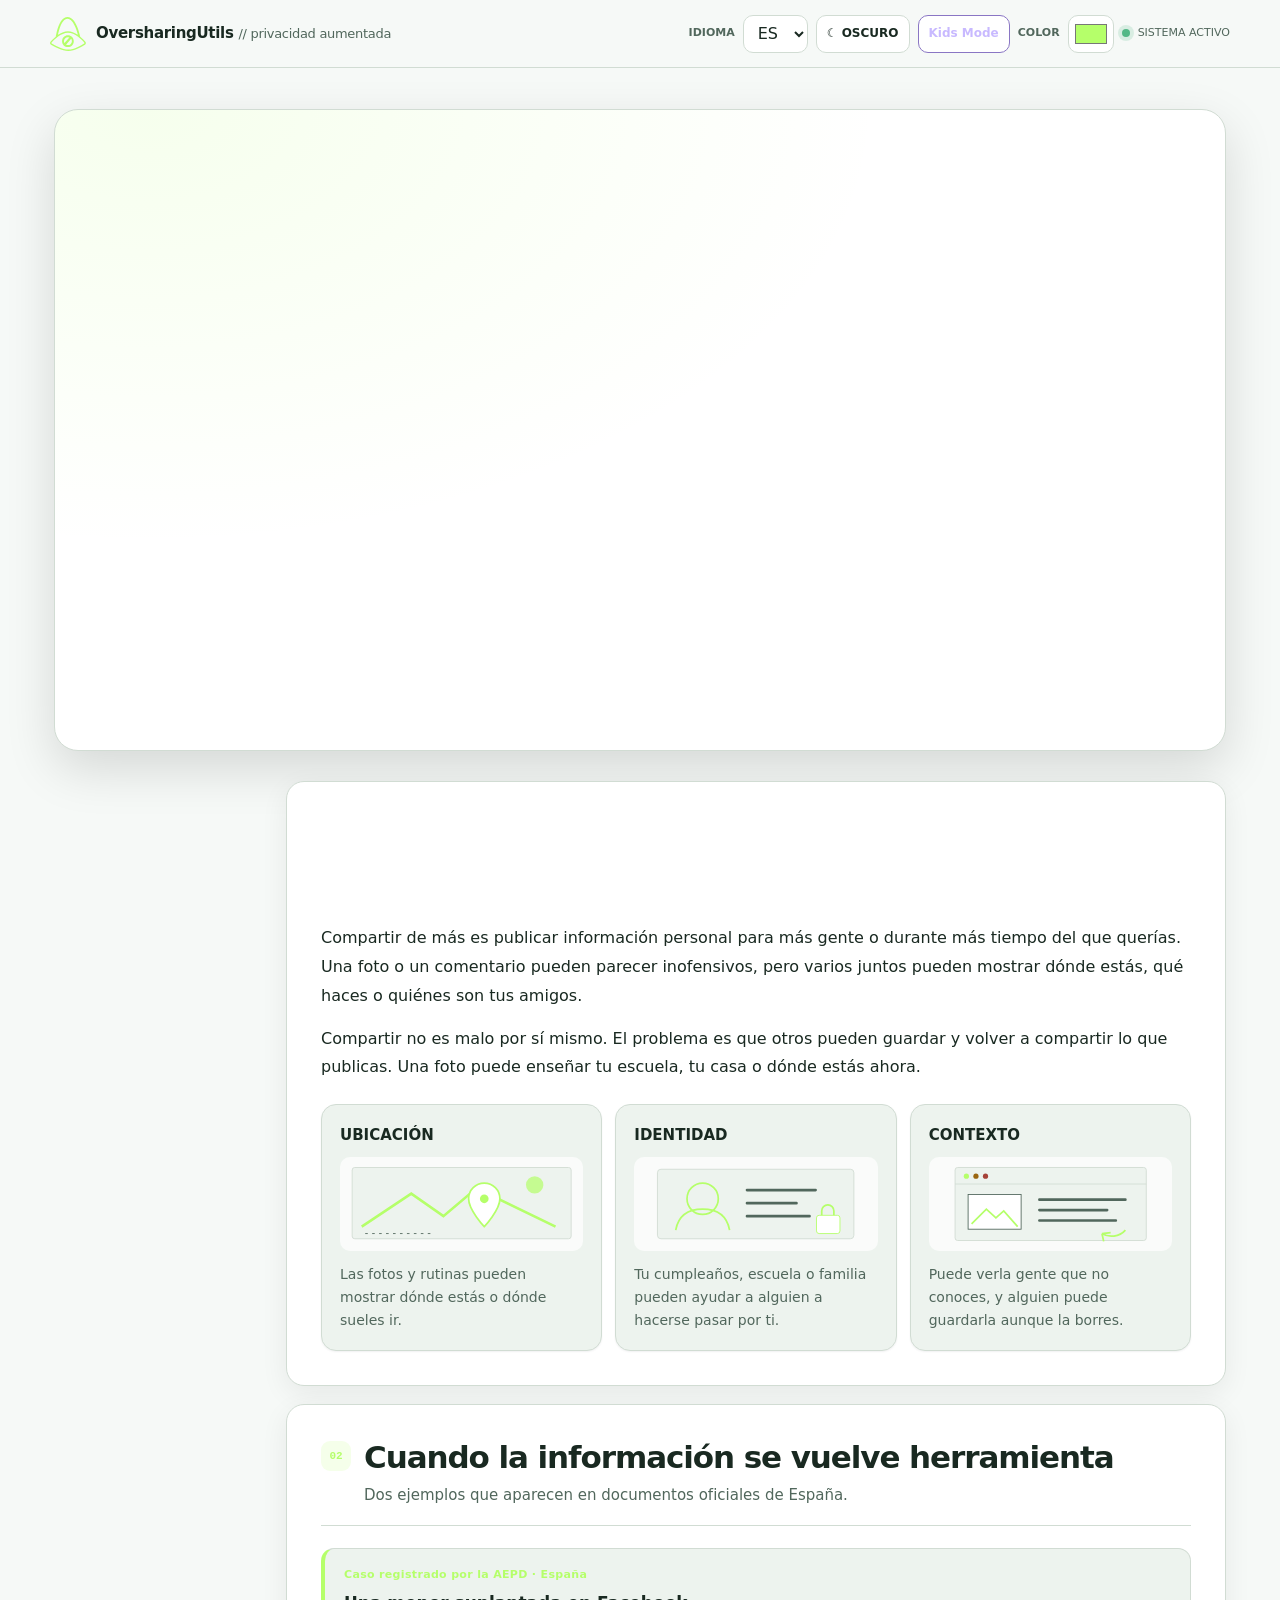
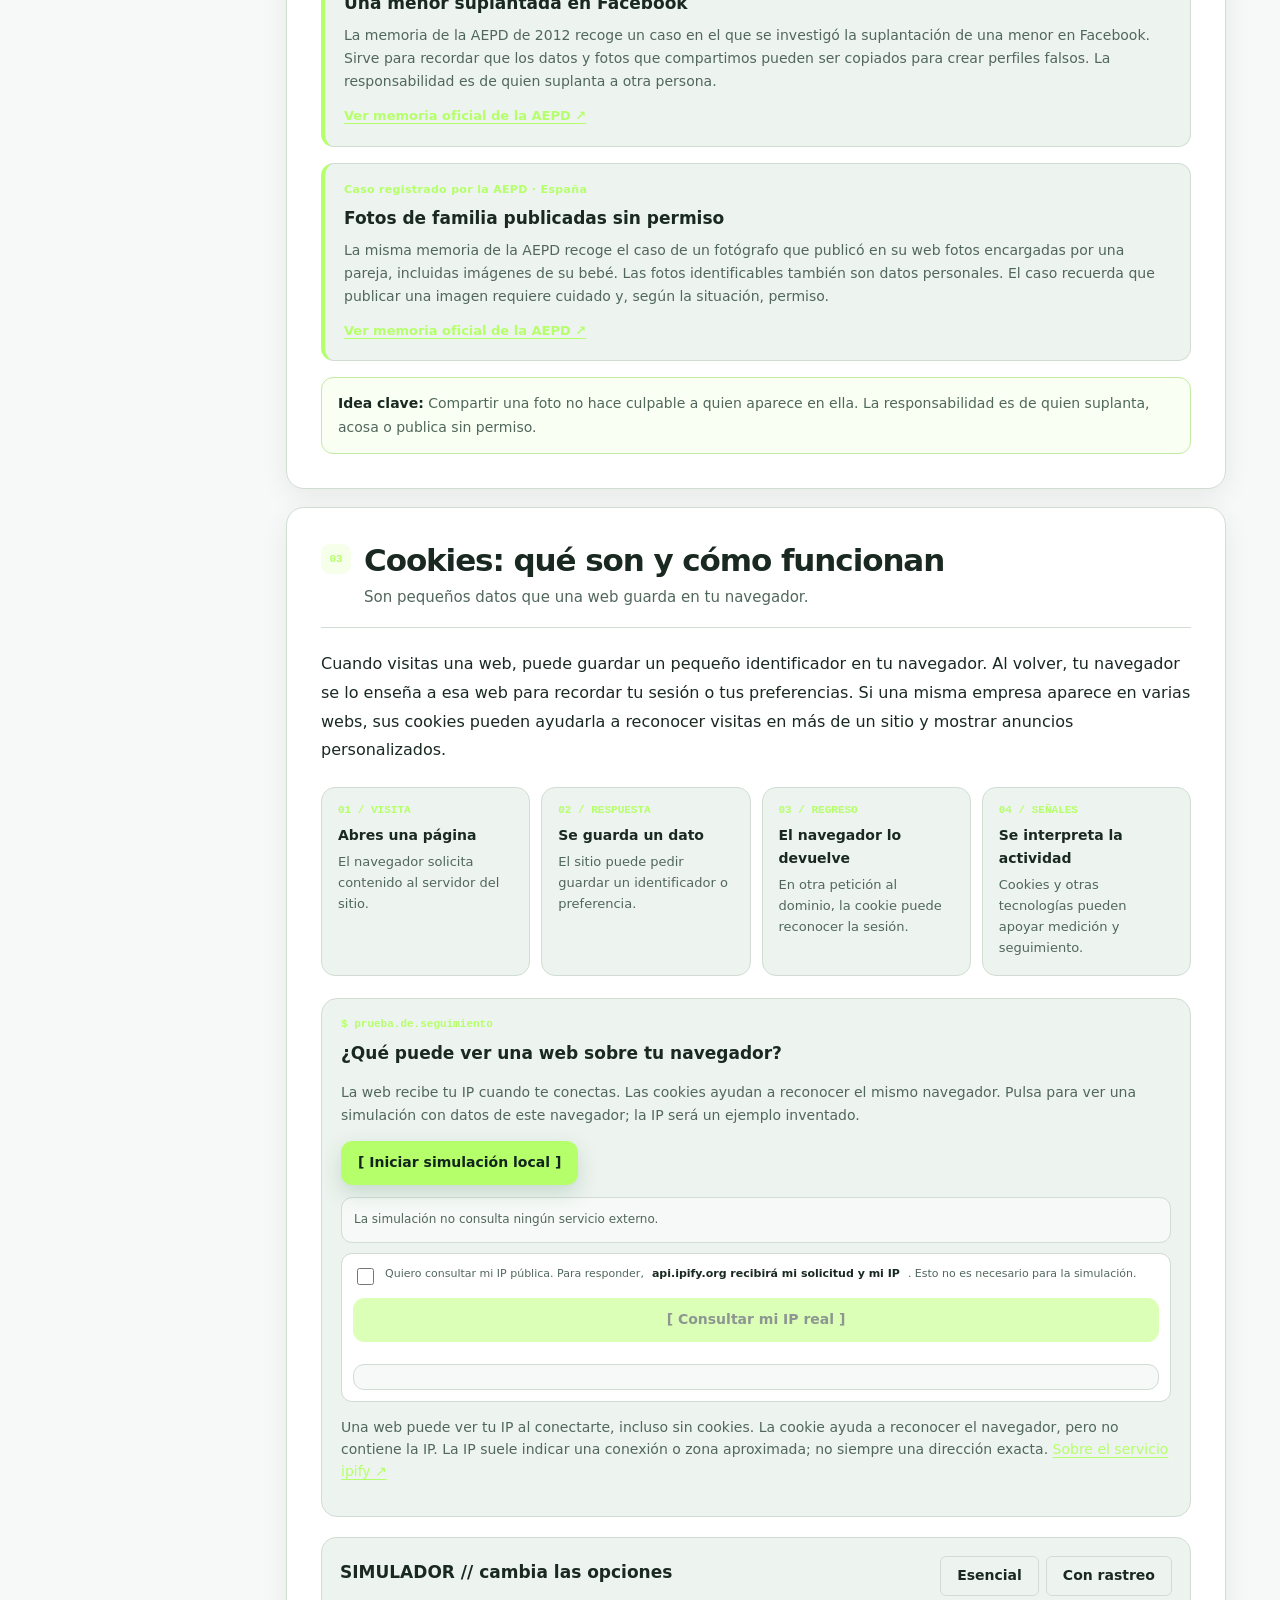
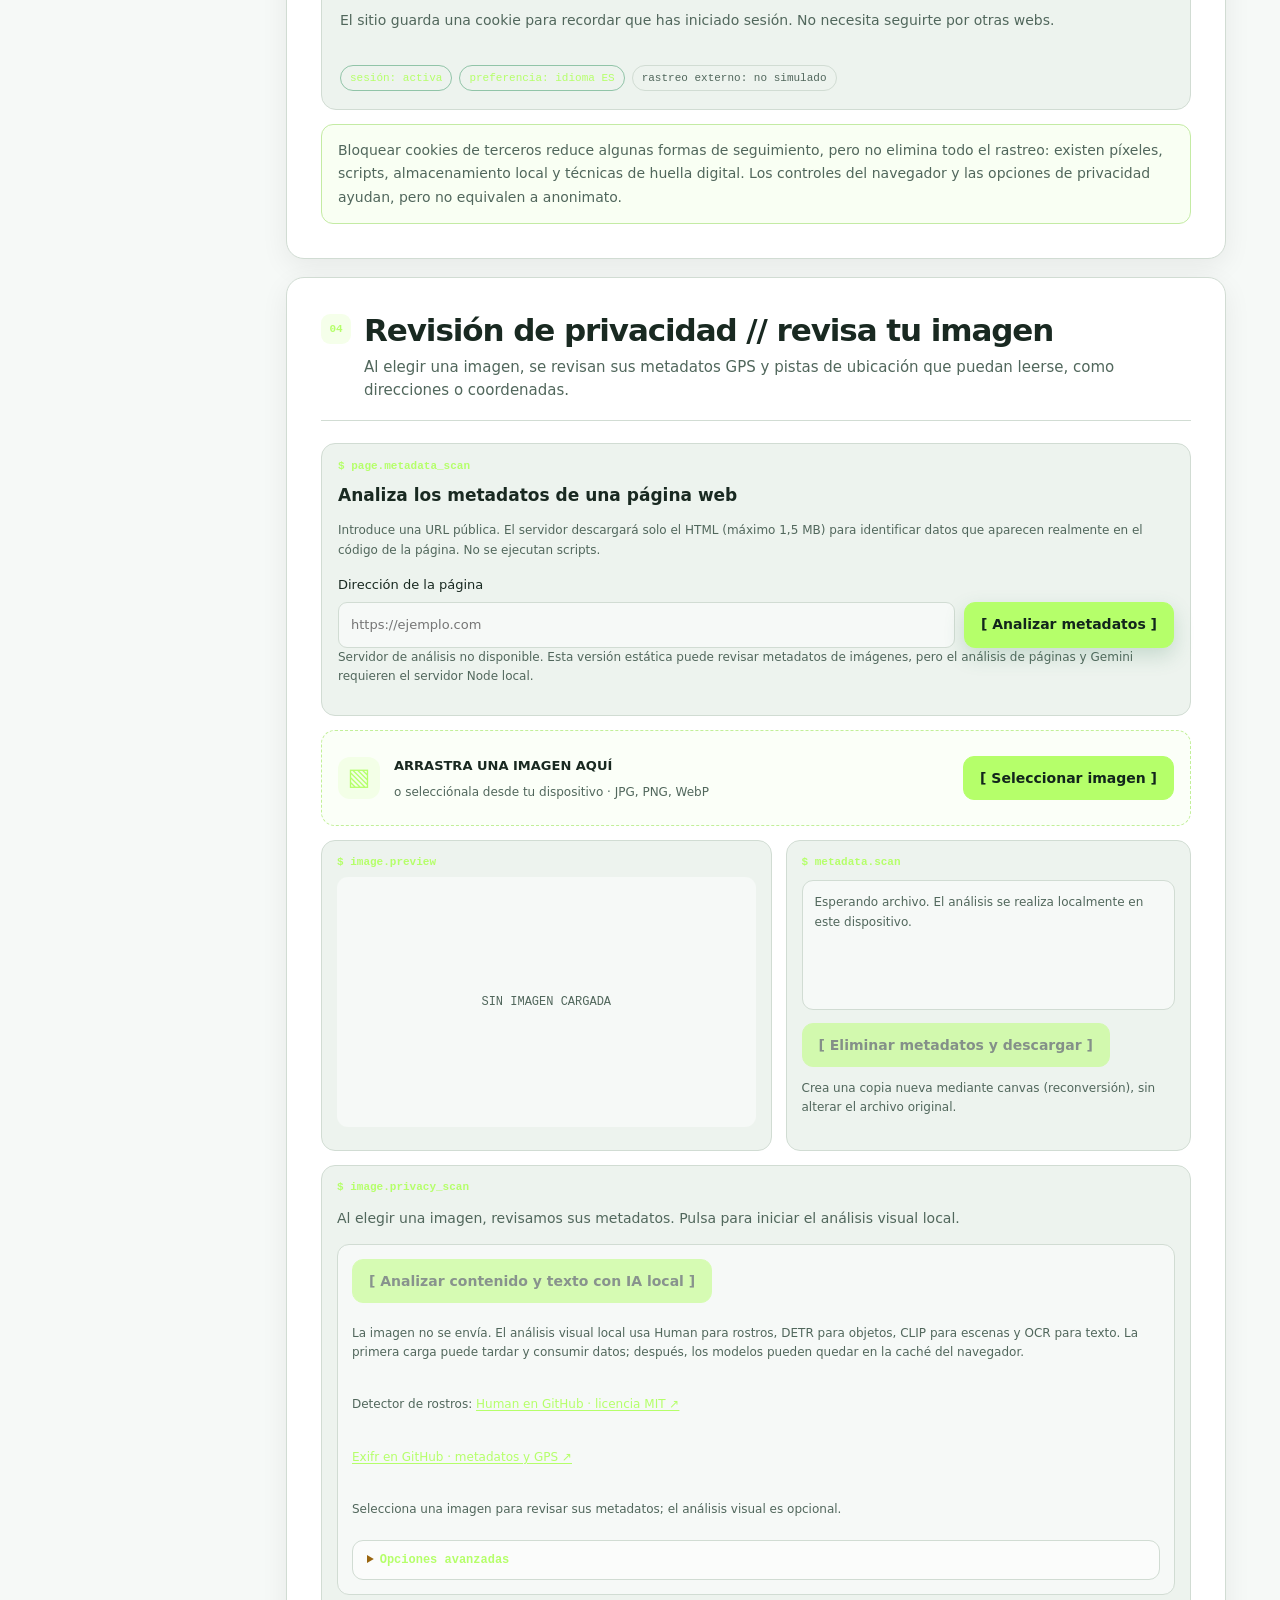
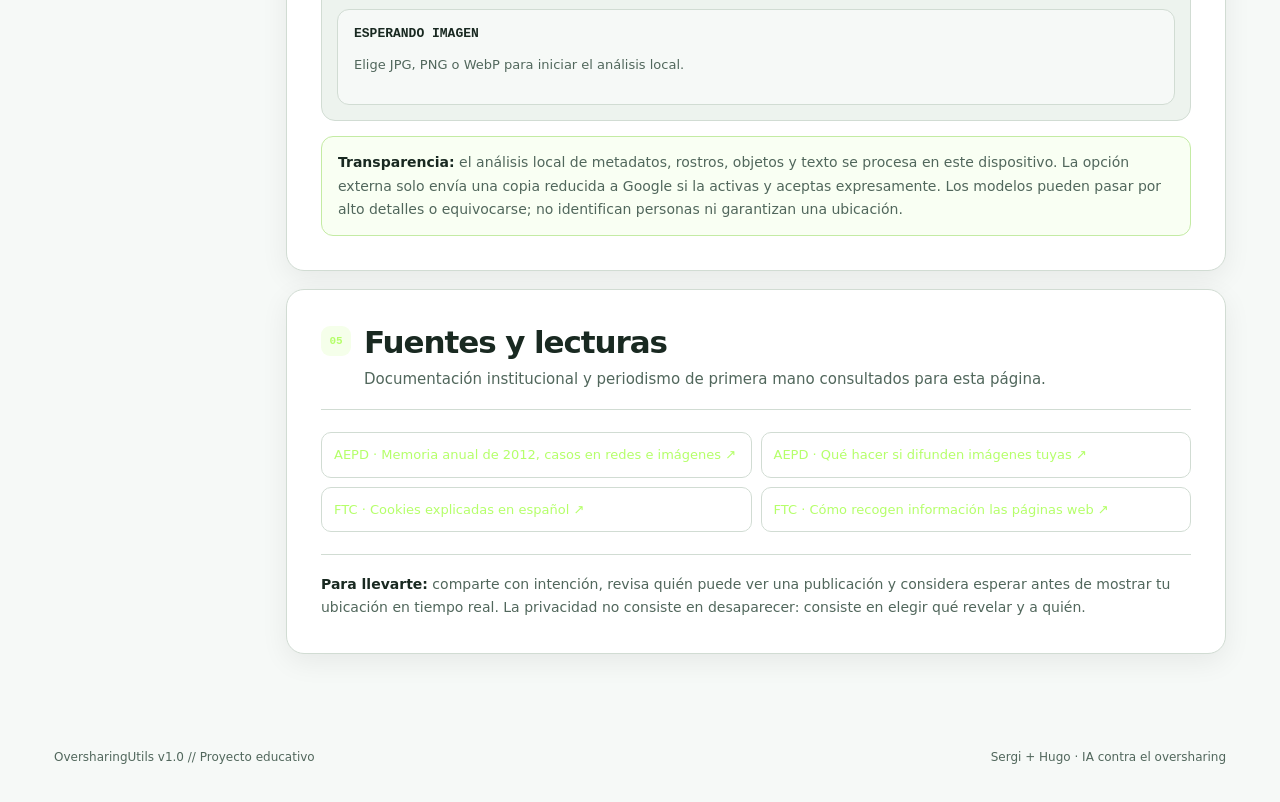
==== commit e6a0241d: "Add files via upload" ====
--- a/index.html
+++ b/index.html
@@ -28,8 +28,8 @@
 <div class="page-metadata-tool"><div class="terminal-label">$ page.metadata_scan</div><h3>Analiza los metadatos de una página web</h3><p class="mini-note">Introduce una URL pública. El servidor descargará solo el HTML (máximo 1,5 MB) para identificar datos que aparecen realmente en el código de la página. No se ejecutan scripts.</p><form id="pageMetadataForm" class="page-metadata-form"><label for="pageUrl">Dirección de la página</label><div class="page-metadata-controls"><input id="pageUrl" name="url" type="url" placeholder="https://ejemplo.com" autocomplete="url" required><lumen-button class="btn" id="pageMetadataButton" type="submit" variant="default">[ Analizar metadatos ]</lumen-button></div></form><div id="pageMetadataStatus" class="mini-note" role="status" aria-live="polite">El análisis distinguirá datos encontrados de los que faltan.</div><div id="pageMetadataResults" class="page-metadata-results" aria-live="polite"></div></div>
 <div class="upload-zone" id="dropZone"><div class="upload-icon">▧</div><div><strong>ARRASTRA UNA IMAGEN AQUÍ</strong><br><span>o selecciónala desde tu dispositivo · JPG, PNG, WebP</span></div><label class="btn file-pick">[ Seleccionar imagen ]<input id="imageInput" type="file" accept="image/jpeg,image/png,image/webp"></label></div>
 <div class="image-grid"><div class="preview-box"><div class="terminal-label">$ image.preview</div><div class="preview-placeholder" id="previewPlaceholder">SIN IMAGEN CARGADA</div><img id="imagePreview" alt="Vista previa de la imagen seleccionada" hidden><div class="file-info" id="fileInfo"></div></div><div class="metadata-box"><div class="terminal-label">$ metadata.scan</div><div id="metadataOutput" class="metadata-output">Esperando archivo. El análisis se realiza localmente en este dispositivo.</div><lumen-button class="btn" id="stripButton" disabled variant="default">[ Eliminar metadatos y descargar ]</lumen-button><p class="mini-note">Crea una copia nueva mediante canvas (reconversión), sin alterar el archivo original.</p></div></div>
-<div class="visual-check"><div class="terminal-label">$ image.privacy_scan</div><p data-i18n="localAiIntro">El análisis empieza automáticamente al elegir una imagen y se procesa en este dispositivo.</p><div class="cloud-consent"><lumen-button class="btn" id="localAiButton" data-i18n="localAiButton" disabled variant="default">[ Analizar contenido y texto con IA local ]</lumen-button><p class="mini-note" data-i18n="localAiDisclosure">La imagen no se envía. La primera vez se descargan Exifr para metadatos, Human para rostros, DETR para objetos, CLIP para clasificar escenas generales y los datos OCR. Puede tardar y consumir datos; los modelos se guardan en la caché del navegador. CLIP no identifica direcciones ni lugares exactos.</p><p class="mini-note" data-i18n="githubHumanSource">Detector de rostros: <a href="https://github.com/vladmandic/human" target="_blank" rel="noopener">Human en GitHub · licencia MIT ↗</a></p><p class="mini-note"><a href="https://github.com/MikeKovarik/exifr" target="_blank" rel="noopener">Exifr en GitHub · metadatos y GPS ↗</a></p><p id="localAiStatus" class="mini-note" role="status">Elige una imagen para iniciar la revisión automática.</p></div><div class="result image-result" id="imageResult" aria-live="polite"><h3>ESPERANDO IMAGEN</h3><p>Elige JPG, PNG o WebP para iniciar el análisis local.</p></div></div></div>
-<p class="note" style="margin-top:15px"><strong>Transparencia:</strong> los metadatos, la detección de rostros y objetos y el OCR se procesan en este dispositivo. Se muestran los rostros posibles y los objetos que el modelo reconoce; el sistema no identifica a las personas ni deduce direcciones, documentos o situaciones a partir de descripciones hipotéticas. Los detectores pueden pasar por alto detalles o etiquetarlos mal.</p></div></section>
+<div class="visual-check"><div class="terminal-label">$ image.privacy_scan</div><p data-i18n="localAiIntro">Al elegir una imagen, revisamos sus metadatos. Pulsa para iniciar el análisis visual local.</p><div class="cloud-consent"><lumen-button class="btn" id="localAiButton" data-i18n="localAiButton" disabled variant="default">[ Analizar contenido y texto con IA local ]</lumen-button><p class="mini-note" data-i18n="localAiDisclosure">La imagen no se envía. El análisis visual local usa Human para rostros, DETR para objetos, CLIP para escenas y OCR para texto. La primera carga puede tardar y consumir datos; después, los modelos pueden quedar en la caché del navegador.</p><p class="mini-note" data-i18n="githubHumanSource">Detector de rostros: <a href="https://github.com/vladmandic/human" target="_blank" rel="noopener">Human en GitHub · licencia MIT ↗</a></p><p class="mini-note"><a href="https://github.com/MikeKovarik/exifr" target="_blank" rel="noopener">Exifr en GitHub · metadatos y GPS ↗</a></p><p id="localAiStatus" class="mini-note" role="status">Selecciona una imagen para revisar sus metadatos; el análisis visual es opcional.</p><details class="advanced-options"><summary data-i18n="advancedOptionsTitle">Opciones avanzadas</summary><div class="external-ai-option"><div class="terminal-label">$ visual.search_api // opcional</div><p data-i18n="externalAiIntro">Análisis visual externo tipo Lens con Gemini: puede describir la escena, leer texto visible y señalar pistas de lugar. No busca imágenes similares ni garantiza identificar el sitio.</p><div class="api-key-field"><label for="externalAiKey" data-i18n="externalAiKeyLabel">Clave API de Gemini</label><a href="https://aistudio.google.com/api-keys" target="_blank" rel="noopener" data-i18n="externalAiGetKey">Crear o consultar una clave gratuita ↗</a><input id="externalAiKey" type="password" autocomplete="off" spellcheck="false" placeholder="AIza…"><p class="mini-note" data-i18n="externalAiKeyNote">La clave se mantiene solo en esta pestaña y se envía al servidor local cuando solicitas el análisis. No se guarda en el navegador ni en disco. En una red Wi-Fi compartida, otras personas podrían interceptar el tráfico HTTP: usa esta opción solo en una red de confianza.</p></div><label><input id="externalAiConsent" type="checkbox" disabled><span data-i18n="externalAiConsent">Acepto enviar una copia reducida de esta imagen a Google Gemini para el análisis. La copia no incluye los metadatos EXIF; en la cuota gratuita, Google puede usar las solicitudes para mejorar sus productos.</span></label><lumen-button class="btn" id="externalAiButton" disabled variant="default" data-i18n="externalAiButton">[ Analizar con Gemini (externo) ]</lumen-button><p id="externalAiStatus" class="mini-note" role="status" data-i18n="externalAiLoading">Comprobando si el servidor local tiene la API configurada…</p><div id="externalAiResult" class="result external-ai-result" aria-live="polite" hidden></div><p class="mini-note"><a href="https://ai.google.dev/gemini-api/docs/pricing" target="_blank" rel="noopener" data-i18n="externalAiPricing">Cuota gratuita y límites actuales de Gemini ↗</a></p></div></details></div><div class="result image-result" id="imageResult" aria-live="polite"><h3>ESPERANDO IMAGEN</h3><p>Elige JPG, PNG o WebP para iniciar el análisis local.</p></div></div></div>
+<p class="note" style="margin-top:15px" data-i18n="imageTransparency"><strong>Transparencia:</strong> el análisis local de metadatos, rostros, objetos y texto se procesa en este dispositivo. La opción externa solo envía una copia reducida a Google si la activas y aceptas expresamente. Los modelos pueden pasar por alto detalles o equivocarse; no identifican personas ni garantizan una ubicación.</p></div></section>
 <!-- Fonts consultades per al contingut. -->
 <section id="fuentes"><div class="panel"><div class="section-head"><span class="num">05</span><div><h2 data-i18n="sourcesTitle">Fuentes y lecturas</h2><p data-i18n="sourcesDesc">Documentación institucional y periodismo de primera mano consultados para esta página.</p></div></div><div class="sources"><a href="https://www.aepd.es/memorias/memoria-aepd-2012.pdf" target="_blank" rel="noopener">AEPD · Memoria anual de 2012, casos en redes e imágenes ↗</a><a href="https://www.aepd.es/preguntas-frecuentes/17-internet-y-redes-sociales/FAQ-1704-que-hacer-si-se-difunden-imagenes-en-las-que-aparezco" target="_blank" rel="noopener">AEPD · Qué hacer si difunden imágenes tuyas ↗</a><a href="https://www.ftc.gov/es/política-de-privacidad-y-noticias/política-de-privacidad/cookies-de-internet" target="_blank" rel="noopener">FTC · Cookies explicadas en español ↗</a><a href="https://consumer.ftc.gov/articles/how-websites-and-apps-collect-and-use-your-information" target="_blank" rel="noopener">FTC · Cómo recogen información las páginas web ↗</a></div><div class="footer"><strong>Para llevarte:</strong> comparte con intención, revisa quién puede ver una publicación y considera esperar antes de mostrar tu ubicación en tiempo real. La privacidad no consiste en desaparecer: consiste en elegir qué revelar y a quién.</div></div></section>
 <!-- Consells i activitat educativa per a infants. -->
--- a/styles.css
+++ b/styles.css
@@ -16,7 +16,7 @@
   --on-brand: 160 25% 10%;
   --accent: 153 42% 58%;
   --bg: hsl(var(--canvas));
-  --surface-color: hsl(var(--surface-color));
+  --surface-color: hsl(var(--surface));
   --surface-raised: hsl(var(--surface-muted));
   --line-soft: hsl(var(--line));
   --text: hsl(var(--ink));
@@ -50,7 +50,7 @@
   --on-brand: 0 0% 100%;
   --accent: 158 53% 34%;
   --bg: hsl(var(--canvas));
-  --surface-color: hsl(var(--surface-color));
+  --surface-color: hsl(var(--surface));
   --surface-raised: hsl(var(--surface-muted));
   --line-soft: hsl(var(--line));
   --text: hsl(var(--ink));
@@ -214,6 +214,23 @@
 .cloud-consent label { display: flex; align-items: flex-start; gap: 9px; }
 .cloud-consent input { margin-top: 6px; accent-color: var(--mint); }
 .cloud-consent .btn { justify-self: start; }
+.advanced-options { border: 1px solid var(--line-soft); border-radius: 11px; background: color-mix(in srgb, var(--surface-color) 55%, var(--bg)); }
+.advanced-options > summary { padding: 12px 14px; color: var(--mint); font: 700 12px var(--mono); cursor: pointer; }
+.advanced-options[open] > summary { border-bottom: 1px solid var(--line-soft); }
+.advanced-options > summary::marker { color: var(--amber); }
+.external-ai-option { display: grid; gap: 10px; margin-top: 8px; padding: 14px; border: 1px solid color-mix(in srgb, var(--amber) 45%, var(--line-soft)); border-radius: 11px; background: color-mix(in srgb, var(--amber) 5%, var(--bg)); }
+.api-key-field { display: grid; gap: 6px; }
+.api-key-field > label { color: var(--text); font-size: 12px; font-weight: 700; }
+.api-key-field > input { width: 100%; min-height: 42px; border: 1px solid var(--line-soft); border-radius: 8px; background: var(--bg); color: var(--text); padding: 9px 11px; }
+.api-key-field > .mini-note { margin: 0; }
+.external-ai-option > p { margin: 0; color: var(--muted); font-size: 13px; }
+.external-ai-option label { display: flex; align-items: flex-start; gap: 9px; color: var(--text); font-size: 13px; }
+.external-ai-option label input { flex: none; margin-top: 5px; accent-color: var(--amber); }
+.external-ai-option .btn { justify-self: start; }
+.external-ai-result { white-space: pre-wrap; }
+.external-ai-result h3 { margin-top: 0; color: var(--amber); font: 700 12px var(--mono); }
+.external-ai-result .external-ai-text { margin-bottom: 0; overflow-wrap: anywhere; }
+.external-ai-result .mini-note { margin-bottom: 0; color: var(--muted); font-size: 11px; }
 .upload-zone { display: flex; align-items: center; gap: 14px; min-height: 96px; padding: 16px; border: 1.5px dashed color-mix(in srgb, var(--mint) 55%, var(--line-soft)); border-radius: 14px; background: color-mix(in srgb, var(--mint) 5%, var(--surface-color)); transition: background .18s ease, border-color .18s ease; }
 .upload-zone.dragover { border-color: var(--mint); background: color-mix(in srgb, var(--mint) 15%, var(--surface-color)); }
 .upload-icon { display: grid; place-items: center; width: 42px; height: 42px; border-radius: 12px; background: color-mix(in srgb, var(--mint) 16%, var(--surface-color)); color: var(--mint); font-size: 24px; }
@@ -322,70 +339,92 @@
 .metadata-field small { color: var(--muted); font-size: 11px; line-height: 1.5; }
 .metadata-error { border-color: var(--amber); }
 .metadata-error strong { color: var(--amber); }
-@media (max-width: 600px) { .page-metadata-controls { flex-direction: column; } }
-
-@media (max-width: 960px) {
-  header { align-items: flex-start; }
-  .hero { grid-template-columns: minmax(0, 1fr) minmax(280px, .78fr); padding: 28px; }
-  .layout { grid-template-columns: 1fr; }
-  .side { position: sticky; top: 70px; z-index: 5; display: flex; gap: 3px; overflow-x: auto; padding: 8px; }
+.image-tool, .image-tool > *, .preview-box, .metadata-box, .visual-check { min-width: 0; }
+.image-tool img, .preview-box img { display: block; max-width: 100%; height: auto; }
+.result, .metadata-output, .metadata-value { overflow-wrap: anywhere; }
+
+/* Ajustes para tabletas: la navegación pasa a una barra desplazable y las tarjetas ocupan el ancho. */
+@media (max-width: 900px) {
+  header { align-items: flex-start; flex-wrap: wrap; gap: 10px; }
+  .top-controls { width: 100%; justify-content: flex-start; }
+  .hero, .layout { grid-template-columns: minmax(0, 1fr); }
+  .hero { gap: 24px; }
+  .side { position: sticky; top: 96px; z-index: 5; display: flex; flex-wrap: nowrap; gap: 4px; overflow-x: auto; overscroll-behavior-inline: contain; scrollbar-width: thin; }
   .side .label { display: none; }
   .side a { flex: none; white-space: nowrap; }
   .side a:hover, .side a.active { transform: none; }
-}
-@media (max-width: 700px) {
-  header { display: block; padding: 10px 16px; }
-  .brand { margin-bottom: 8px; }
-  .top-controls { justify-content: flex-start; gap: 6px; }
+  .analysis-panels { grid-template-columns: repeat(2, minmax(0, 1fr)); }
+}
+
+/* Ajustes para móviles: una columna, controles táctiles y contenido sin desbordamiento. */
+@media (max-width: 600px) {
+  html { scroll-padding-top: 158px; }
+  body { font-size: 15px; }
+  header { display: block; padding: 9px 14px; }
+  .brand { gap: 7px; margin-bottom: 6px; font-size: 13px; }
+  .brand-mark { width: 30px; height: 30px; }
+  .brand b { font-size: 11px; }
+  .top-controls { width: 100%; flex-wrap: nowrap; justify-content: flex-start; gap: 7px; overflow-x: auto; padding: 2px 3px 6px; scrollbar-width: thin; }
+  .top-controls label { flex: none; font-size: 10px; }
+  .top-controls select, .top-button, .top-controls input[type="color"] { flex: none; min-height: 44px; }
+  .top-controls input[type="color"] { width: 44px; }
   .status { display: none; }
-  .read-progress { top: 105px; }
-  main { padding: 14px 14px 48px; }
-  .hero { grid-template-columns: 1fr; gap: 24px; margin-top: 4px; padding: 23px 19px; border-radius: 18px; }
-  .hero h1 { font-size: clamp(36px, 11vw, 54px); }
-  .hero-terminal { max-width: none; }
-  .cards, .kids-cards { grid-template-columns: 1fr; }
-  .cookie-flow { grid-template-columns: repeat(2, minmax(0, 1fr)); }
-  .image-grid { grid-template-columns: 1fr; }
-  .sources { grid-template-columns: 1fr; }
-  .section-head { gap: 10px; }
-  .panel, lumen-card.panel { padding: 19px 16px; }
-  .upload-zone { align-items: flex-start; flex-wrap: wrap; }
-  .file-pick { margin-left: 56px; }
-  footer { flex-direction: column; padding: 0 16px 20px; }
-}
-@media (max-width: 420px) {
-  .top-controls label { font-size: 10px; }
-  .top-controls select, .top-button, .top-controls input[type="color"] { min-height: 35px; }
-  .cookie-flow { grid-template-columns: 1fr; }
-  .console-stats { grid-template-columns: 1fr; }
+  .read-progress { top: 94px; }
+  main { padding: 12px 12px 42px; }
+  .hero { gap: 18px; margin: 4px 0 20px; padding: 22px 17px; border-radius: 18px; }
+  .hero h1 { font-size: clamp(32px, 10vw, 48px); }
+  .hero-copy > p { font-size: 16px; }
+  .hero-actions { align-items: stretch; }
+  .hero-actions > * { flex: 1 1 auto; }
+  .terminal-screen { padding: 11px; }
+  .layout { gap: 12px; }
+  .side { top: 106px; gap: 2px; padding: 6px; border-radius: 12px; }
+  .side a { min-height: 42px; display: inline-flex; align-items: center; padding: 8px 10px; font-size: 12px; }
+  section { scroll-margin-top: 158px; }
+  .panel, lumen-card.panel { padding: 17px 13px; border-radius: 15px; }
+  .section-head { gap: 9px; margin-bottom: 17px; padding-bottom: 14px; }
+  .section-head h2 { font-size: 23px; }
+  .section-head p { font-size: 14px; }
+  .cards, .kids-cards, .cookie-flow, .image-grid, .analysis-panels, .metadata-fields { grid-template-columns: minmax(0, 1fr); }
+  .cookie-flow { gap: 8px; }
+  .sources { grid-template-columns: minmax(0, 1fr); }
+  .image-grid { gap: 10px; }
+  .preview-box, .metadata-box, .visual-check { padding: 12px; }
+  .preview-placeholder { min-height: 190px; }
+  #imagePreview { max-height: 56vh; }
+  .upload-zone { align-items: flex-start; flex-wrap: wrap; gap: 10px; padding: 13px; }
+  .upload-zone > div:nth-child(2) { flex: 1 1 calc(100% - 55px); min-width: 0; }
+  .file-pick { min-height: 44px; margin: 0 0 0 52px; white-space: normal; }
+  .tracking-demo, .demo, .page-metadata-tool { padding: 13px; }
+  .page-metadata-controls { flex-direction: column; }
+  .page-metadata-controls > * { width: 100%; }
+  .tracking-output .meta-row, .metadata-output .meta-row, .analysis-card .meta-row { grid-template-columns: minmax(0, 1fr); gap: 3px; }
+  .console-stats { grid-template-columns: repeat(3, minmax(0, 1fr)); gap: 5px; }
+  .console-stat { padding: 7px; }
+  .console-stat strong { font-size: 10px; }
+  .console-tabs { flex-wrap: nowrap; overflow-x: auto; }
+  .console-tab { flex: none; min-height: 44px; }
+  .quiz-controls { flex-wrap: wrap; }
+  .quiz-controls > * { min-height: 44px; }
+  .analysis-card { padding: 12px; }
+  .result { padding: 12px; }
+  .result .score { font-size: 16px; }
+  footer { align-items: flex-start; flex-direction: column; gap: 6px; padding: 8px 12px 20px; }
+}
+
+@media (max-width: 380px) {
+  .brand { font-size: 12px; }
+  .brand b { font-size: 10px; }
+  .console-stats { grid-template-columns: minmax(0, 1fr); }
   .console-stat { display: flex; justify-content: space-between; gap: 8px; }
-  .demo-head { align-items: flex-start; flex-direction: column; }
+  .hero-actions { flex-direction: column; }
+  .hero-actions > * { width: 100%; }
+}
+
+@media (hover: none) {
+  .btn:hover, lumen-button.btn:hover, .hero-actions a:hover { transform: none; box-shadow: none; }
 }
 @media (prefers-reduced-motion: reduce) {
   *, *::before, *::after { scroll-behavior: auto !important; animation-duration: .01ms !important; animation-iteration-count: 1 !important; transition-duration: .01ms !important; }
   .reveal { opacity: 1; transform: none; }
 }
-.image-tool, .image-tool > *, .preview-box, .metadata-box, .visual-check { min-width: 0; }
-.image-tool img, .preview-box img { display: block; max-width: 100%; height: auto; }
-.result, .metadata-output, .metadata-value { overflow-wrap: anywhere; }
-@media (max-width: 900px) {
-  header { align-items: flex-start; flex-wrap: wrap; gap: 12px; }
-  .top-controls { width: 100%; flex-wrap: wrap; gap: 8px; }
-  .hero, .layout { grid-template-columns: minmax(0, 1fr); }
-  .side { position: static; display: flex; flex-wrap: wrap; gap: 8px; }
-  .side .label { width: 100%; }
-}
-@media (max-width: 600px) {
-  body { font-size: 15px; }
-  header { padding: 12px 16px; }
-  main { padding: 18px 14px; }
-  .hero { gap: 18px; }
-  .hero h1 { font-size: clamp(2rem, 10vw, 3.2rem); }
-  .hero-actions, .top-controls { align-items: stretch; }
-  .hero-actions > *, .top-controls > * { max-width: 100%; }
-  .cards, .kids-cards, .image-tool, .metadata-fields, .analysis-panels { grid-template-columns: minmax(0, 1fr); }
-  .tracking-output .meta-row, .metadata-output .meta-row { grid-template-columns: minmax(0, 1fr); gap: 3px; }
-  .panel, .preview-box, .metadata-box, .visual-check { padding: 12px; }
-  .console-tabs { flex-wrap: wrap; }
-  footer { align-items: flex-start; flex-direction: column; gap: 6px; padding: 16px; }
-}
